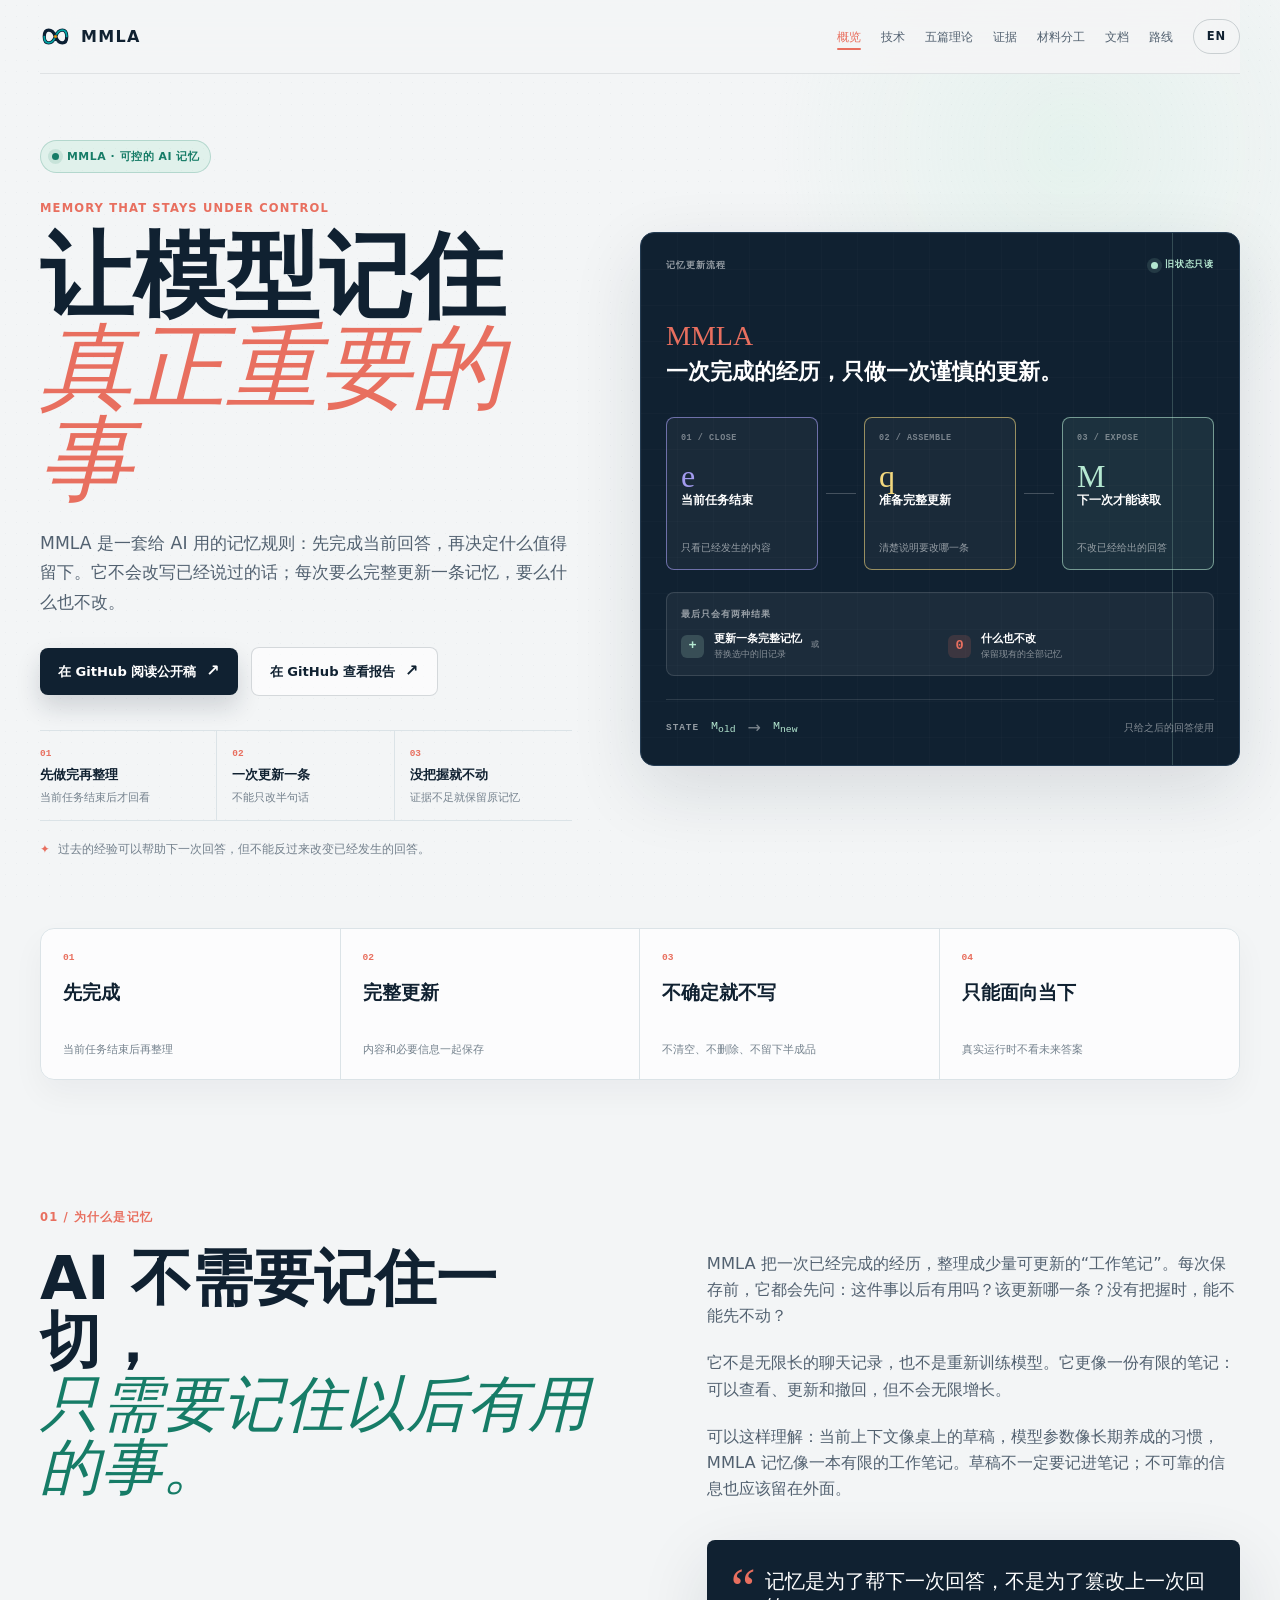
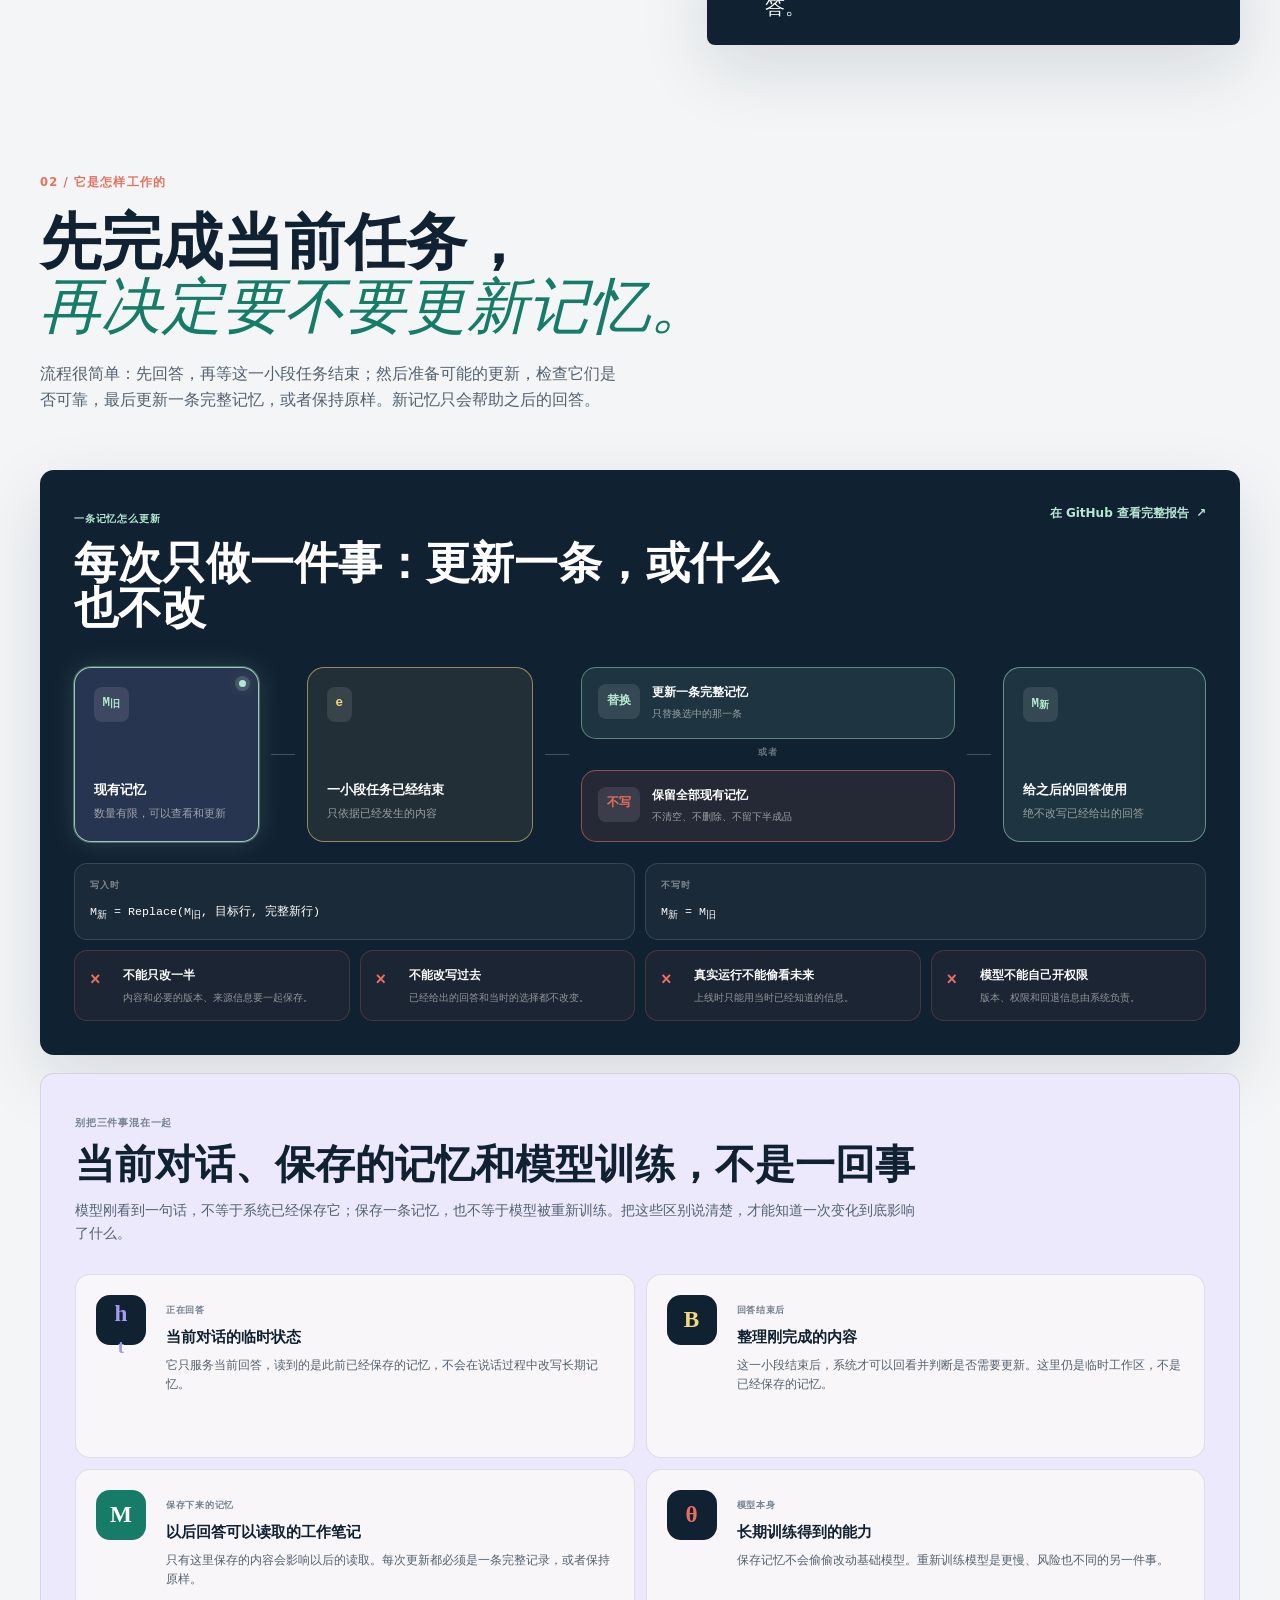
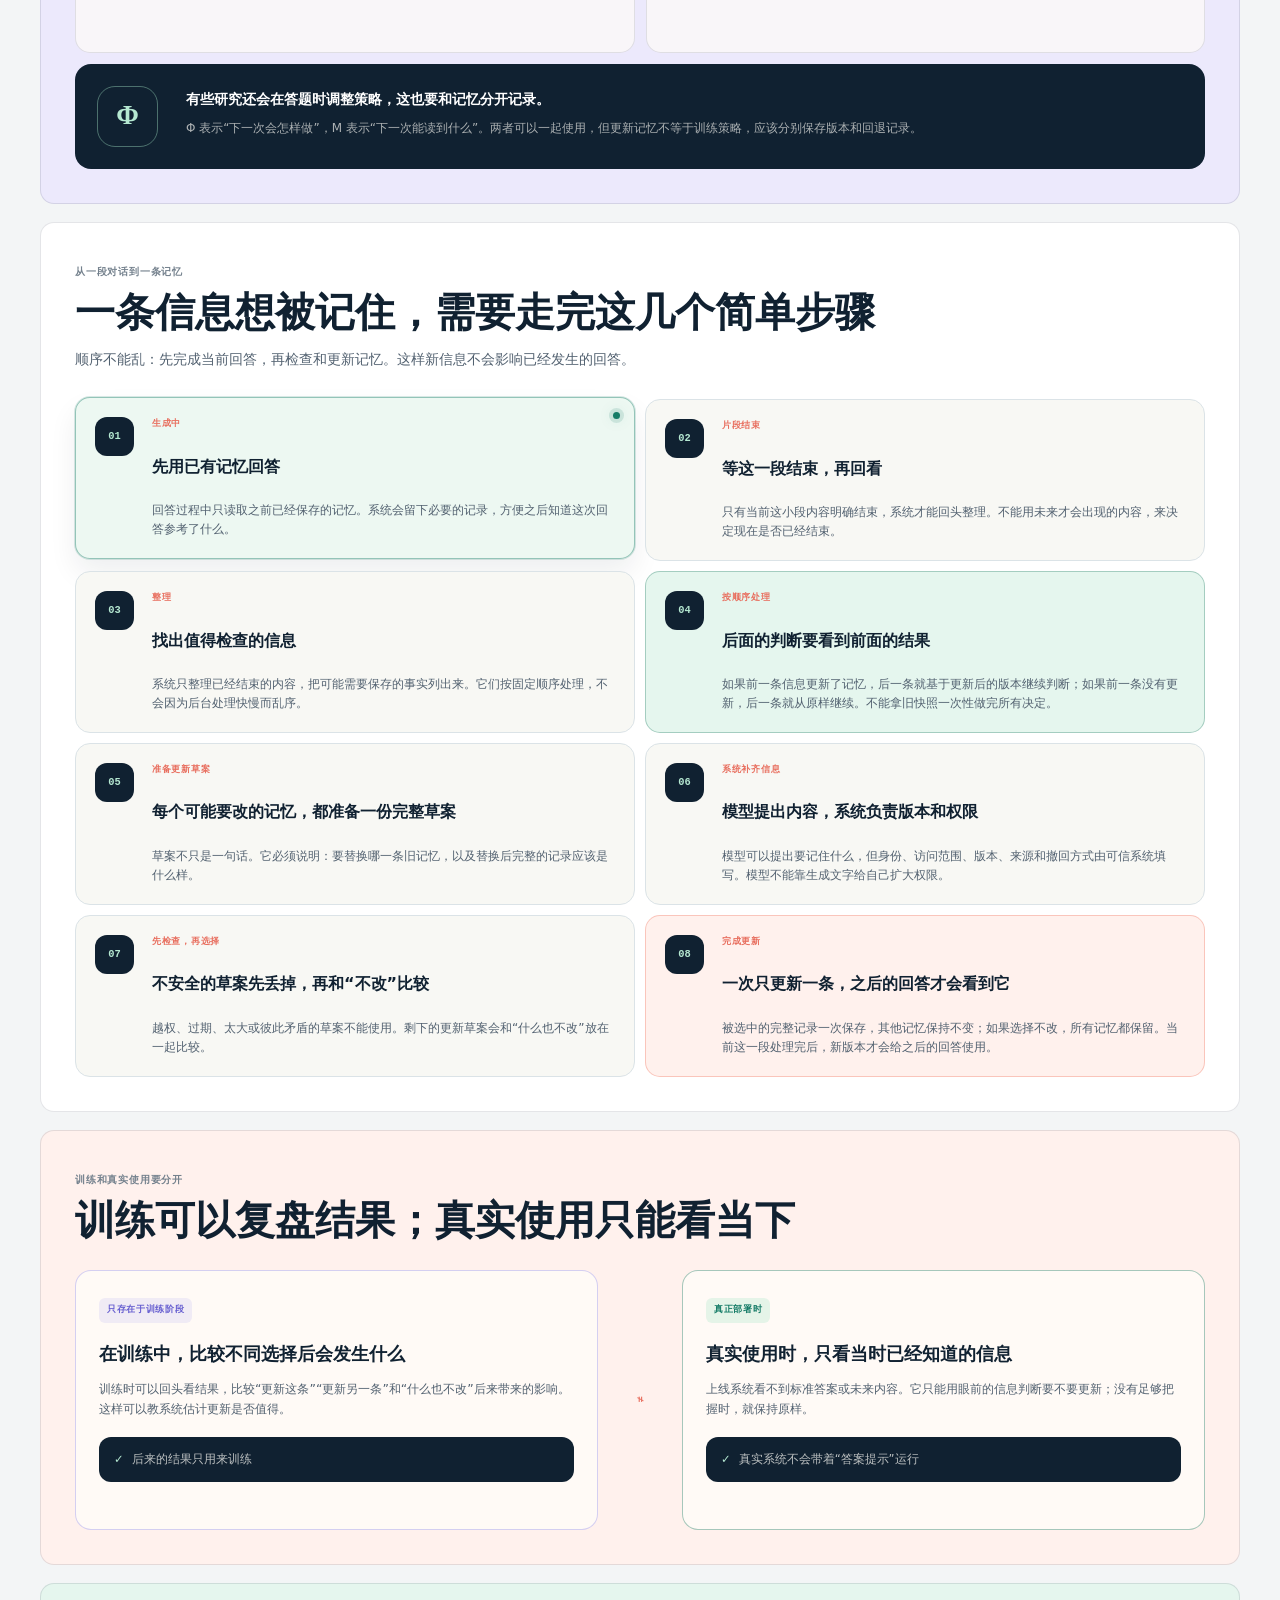
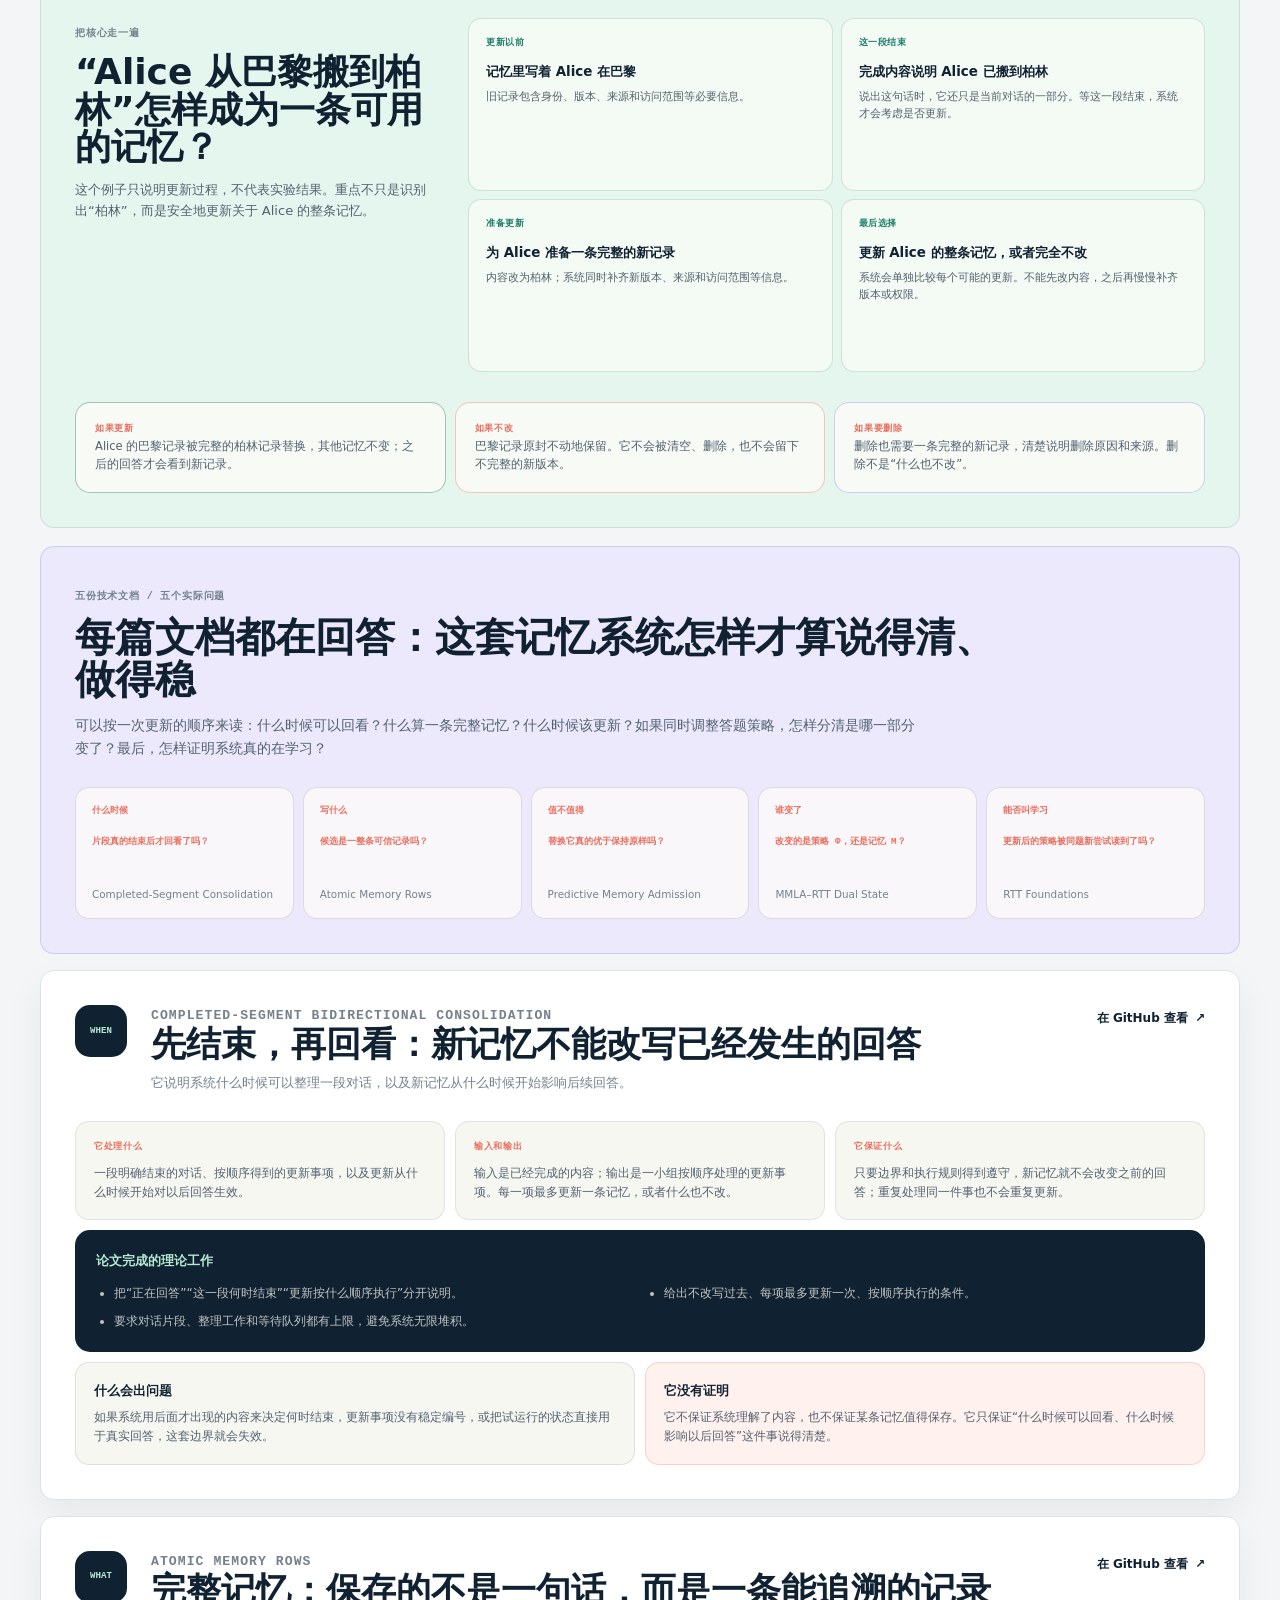
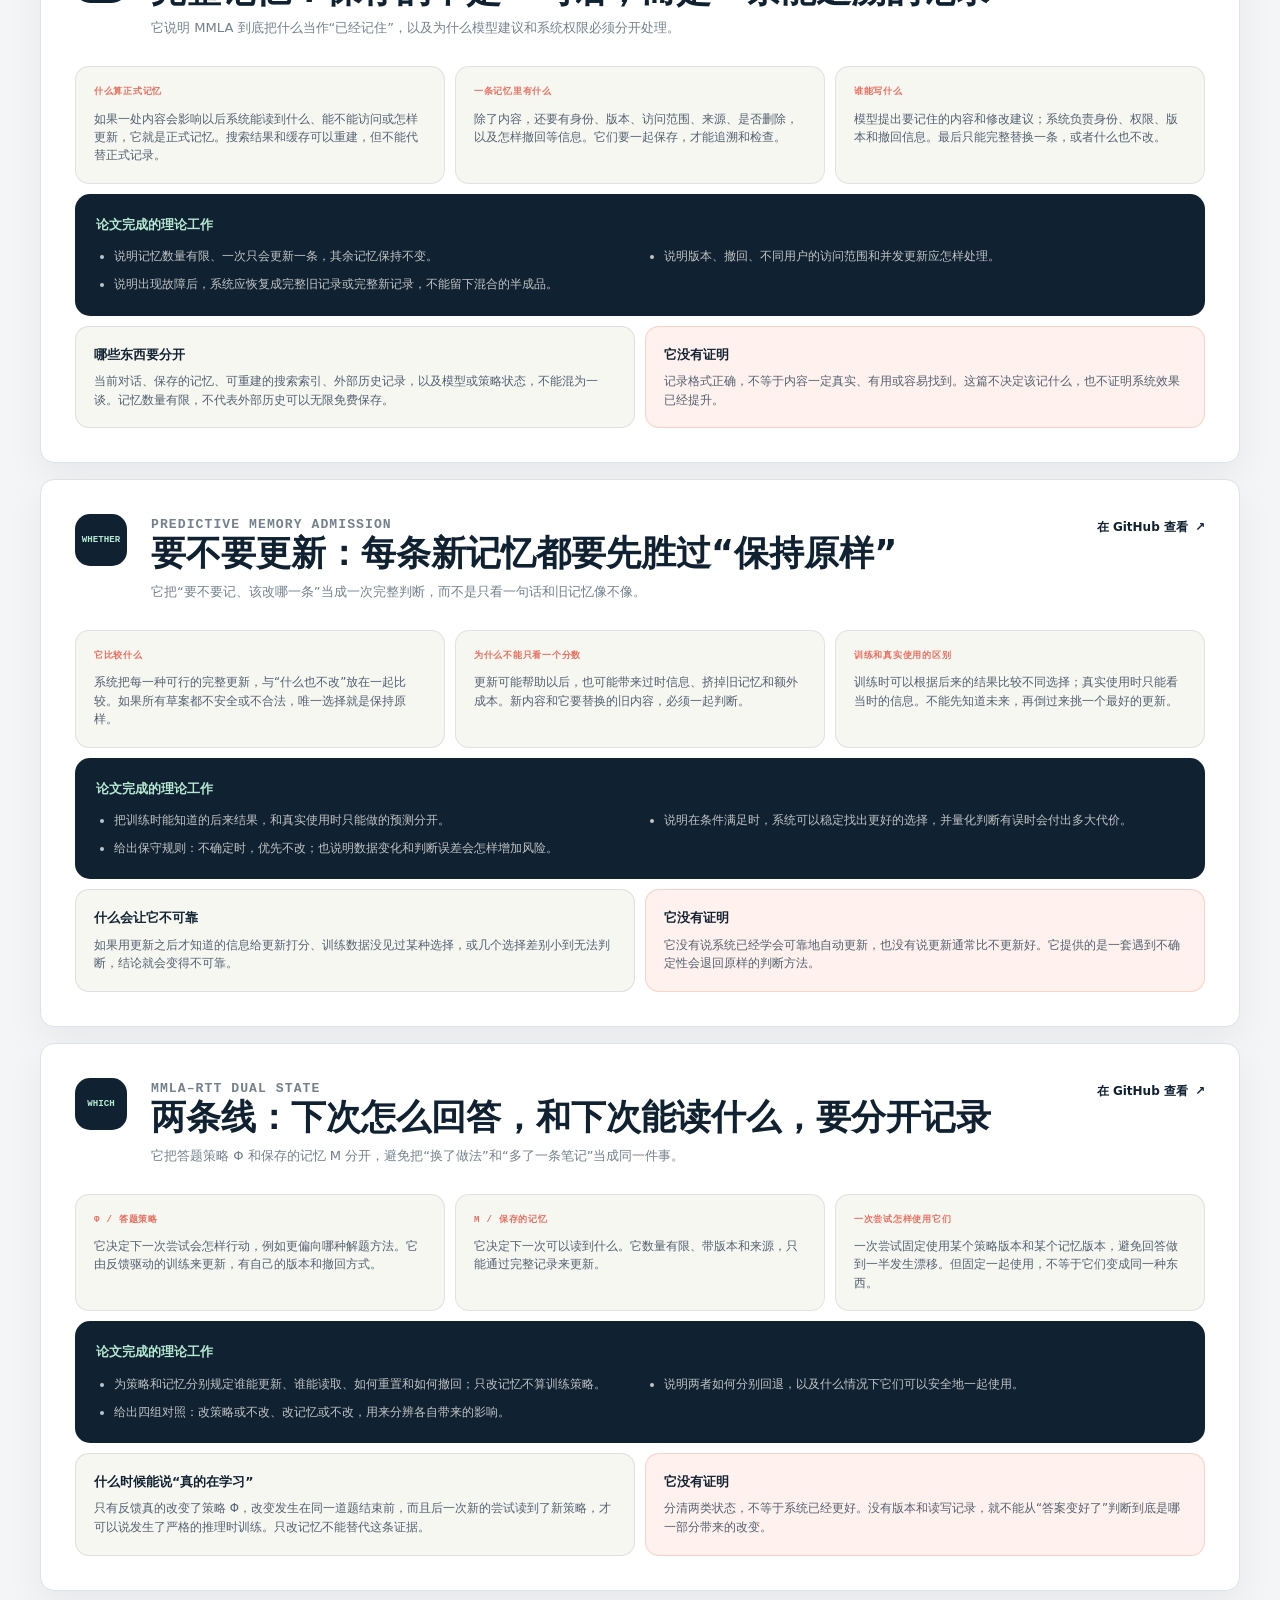
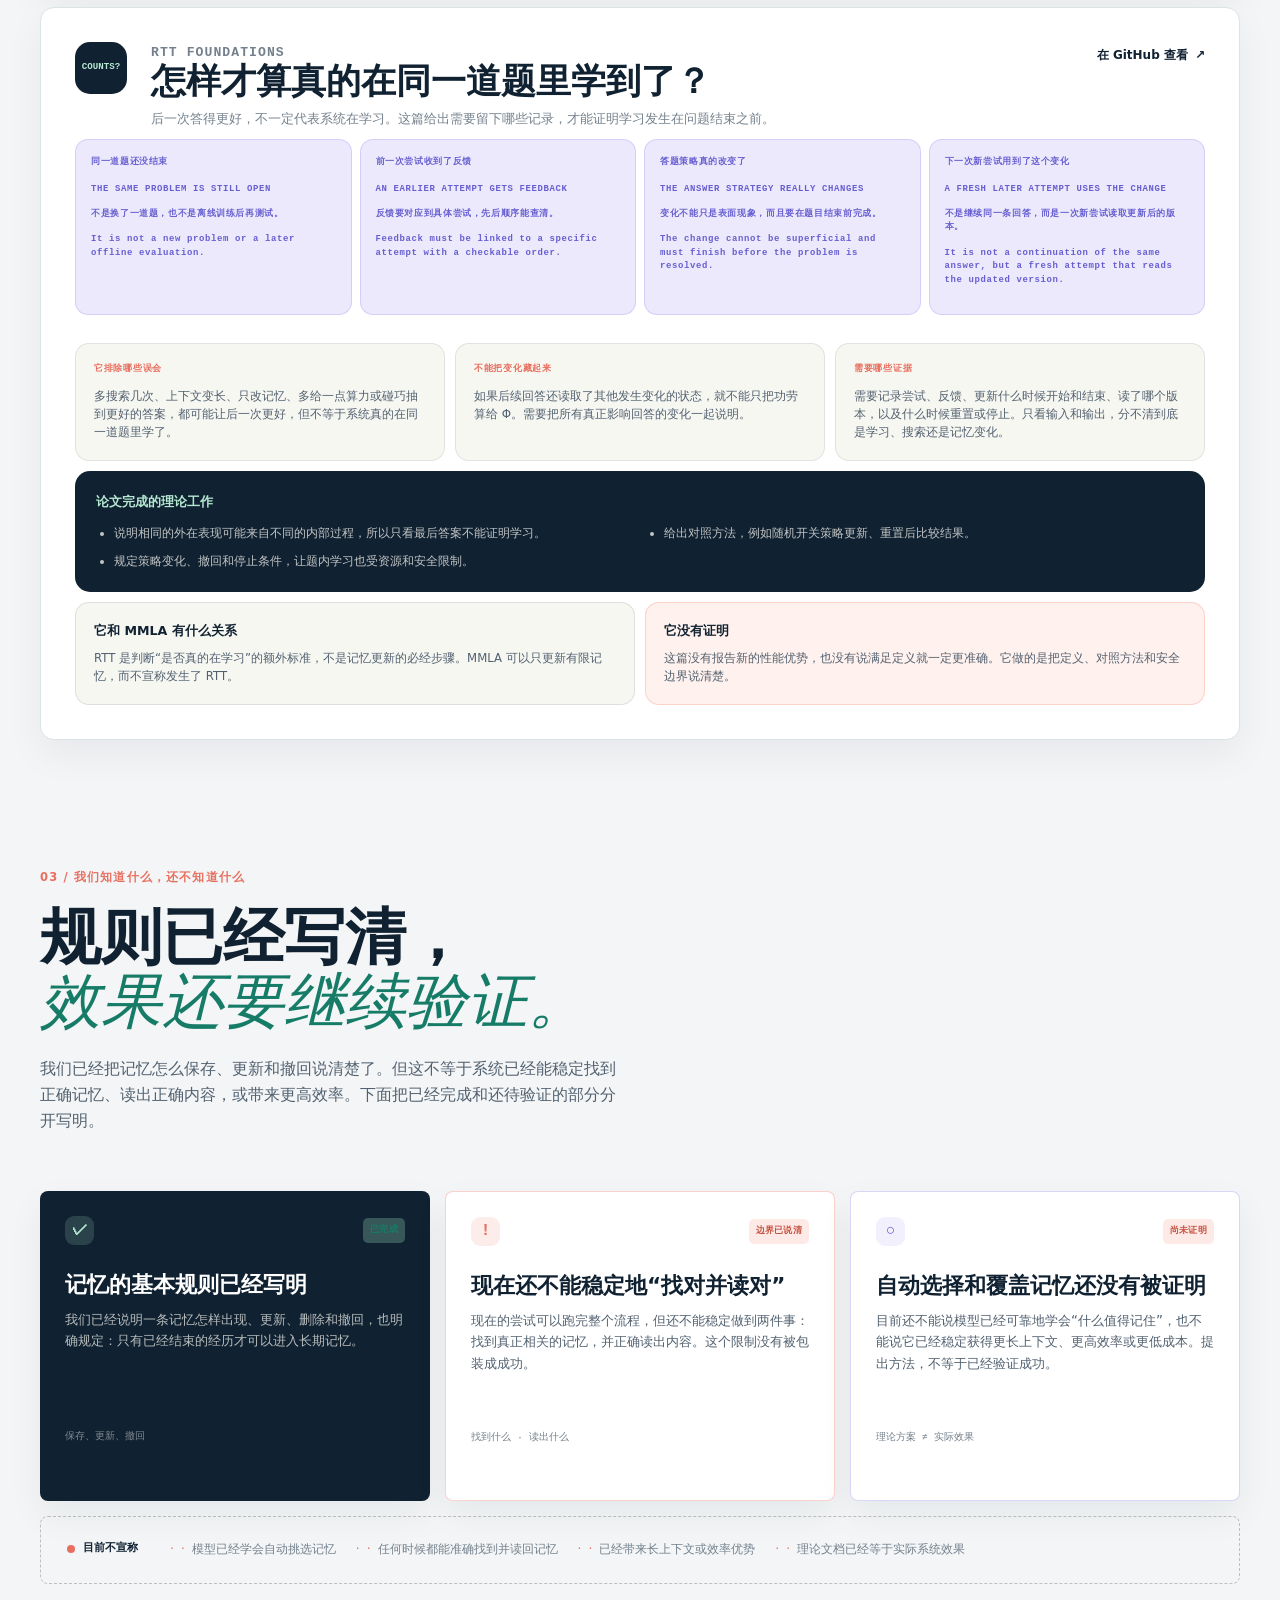
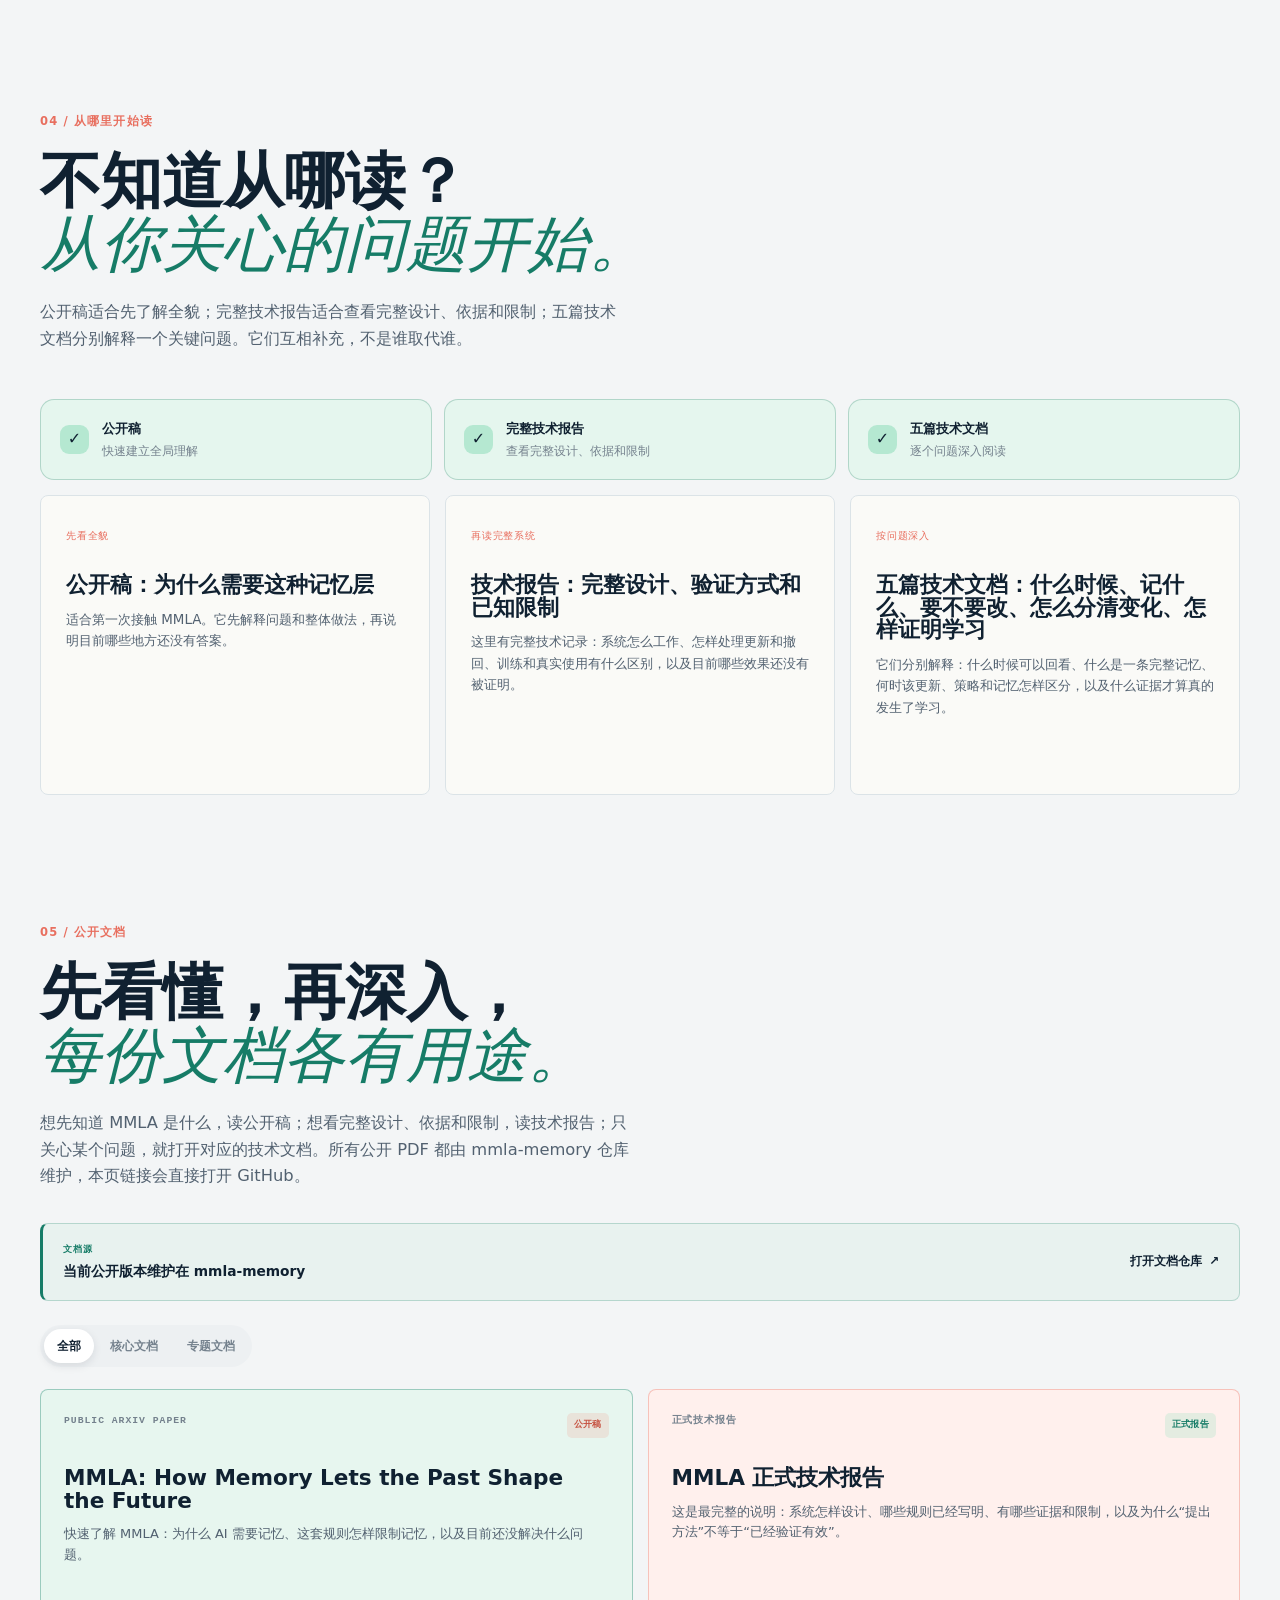
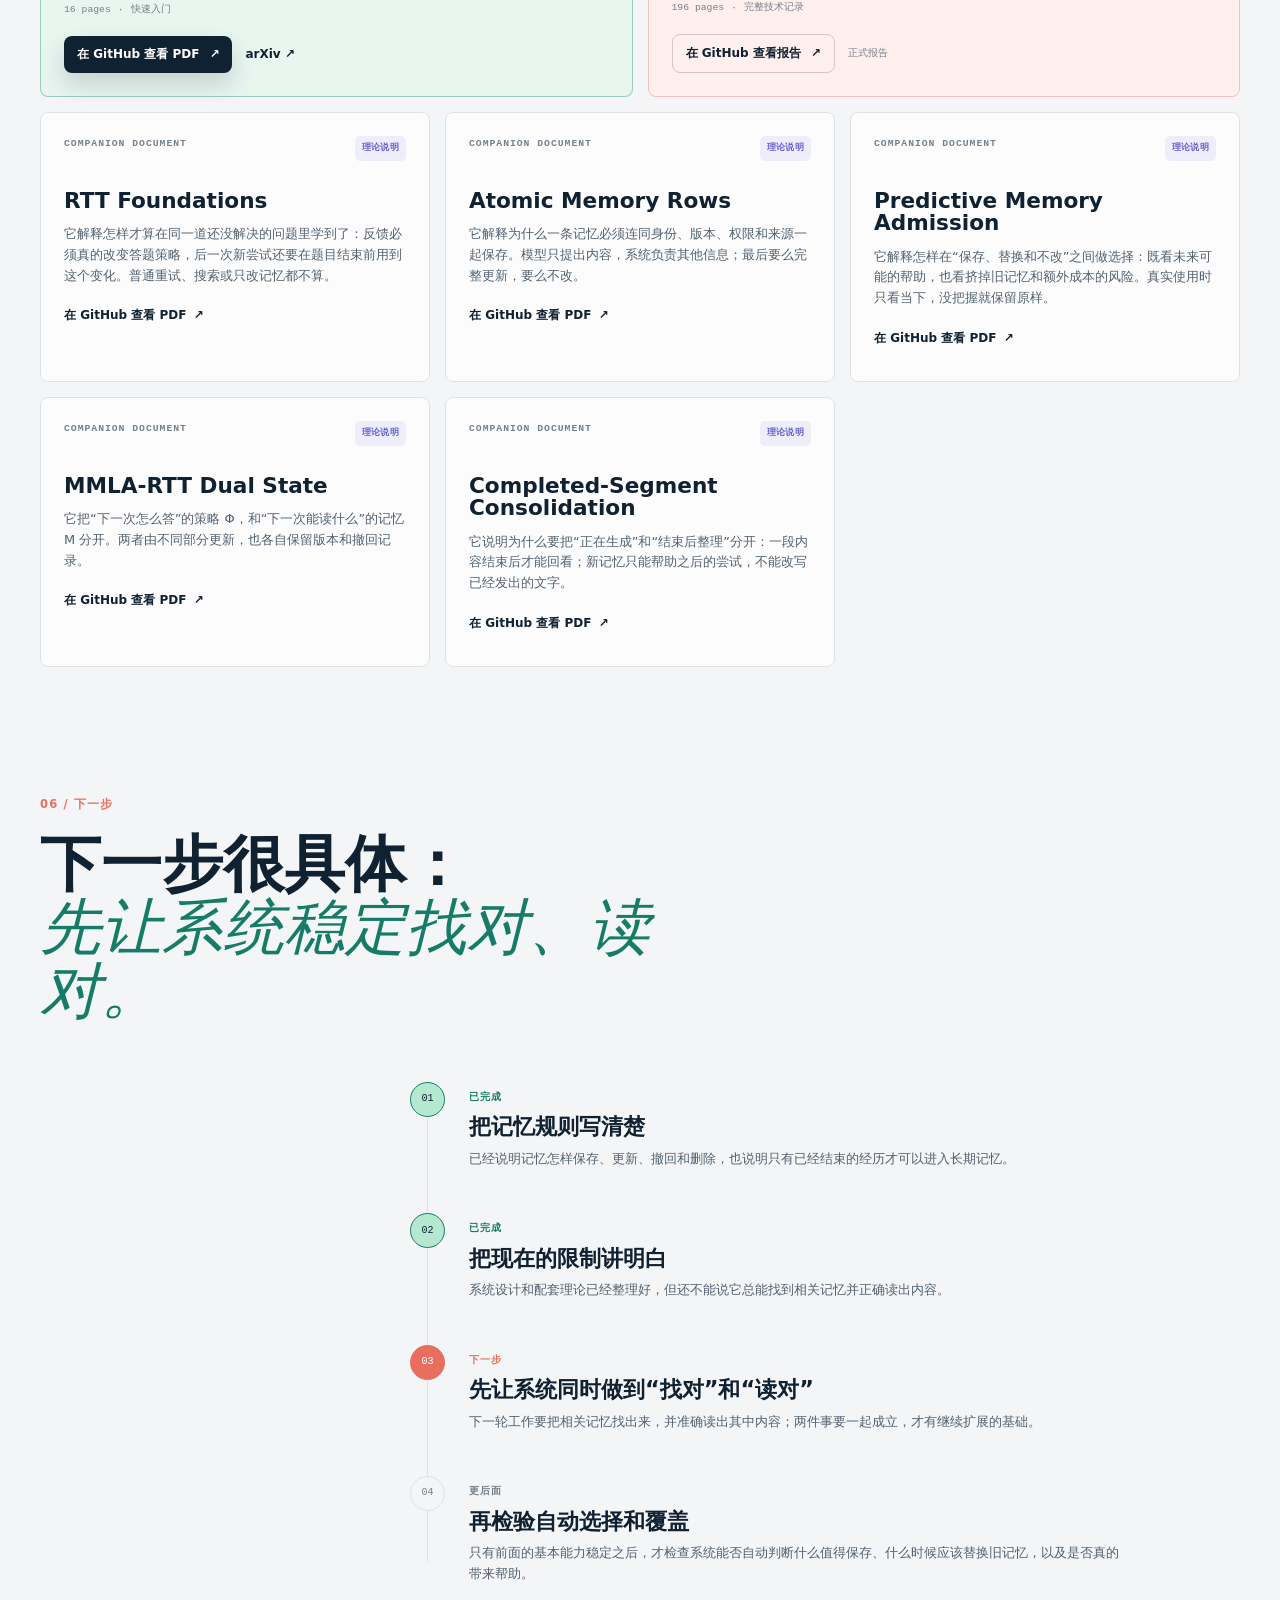
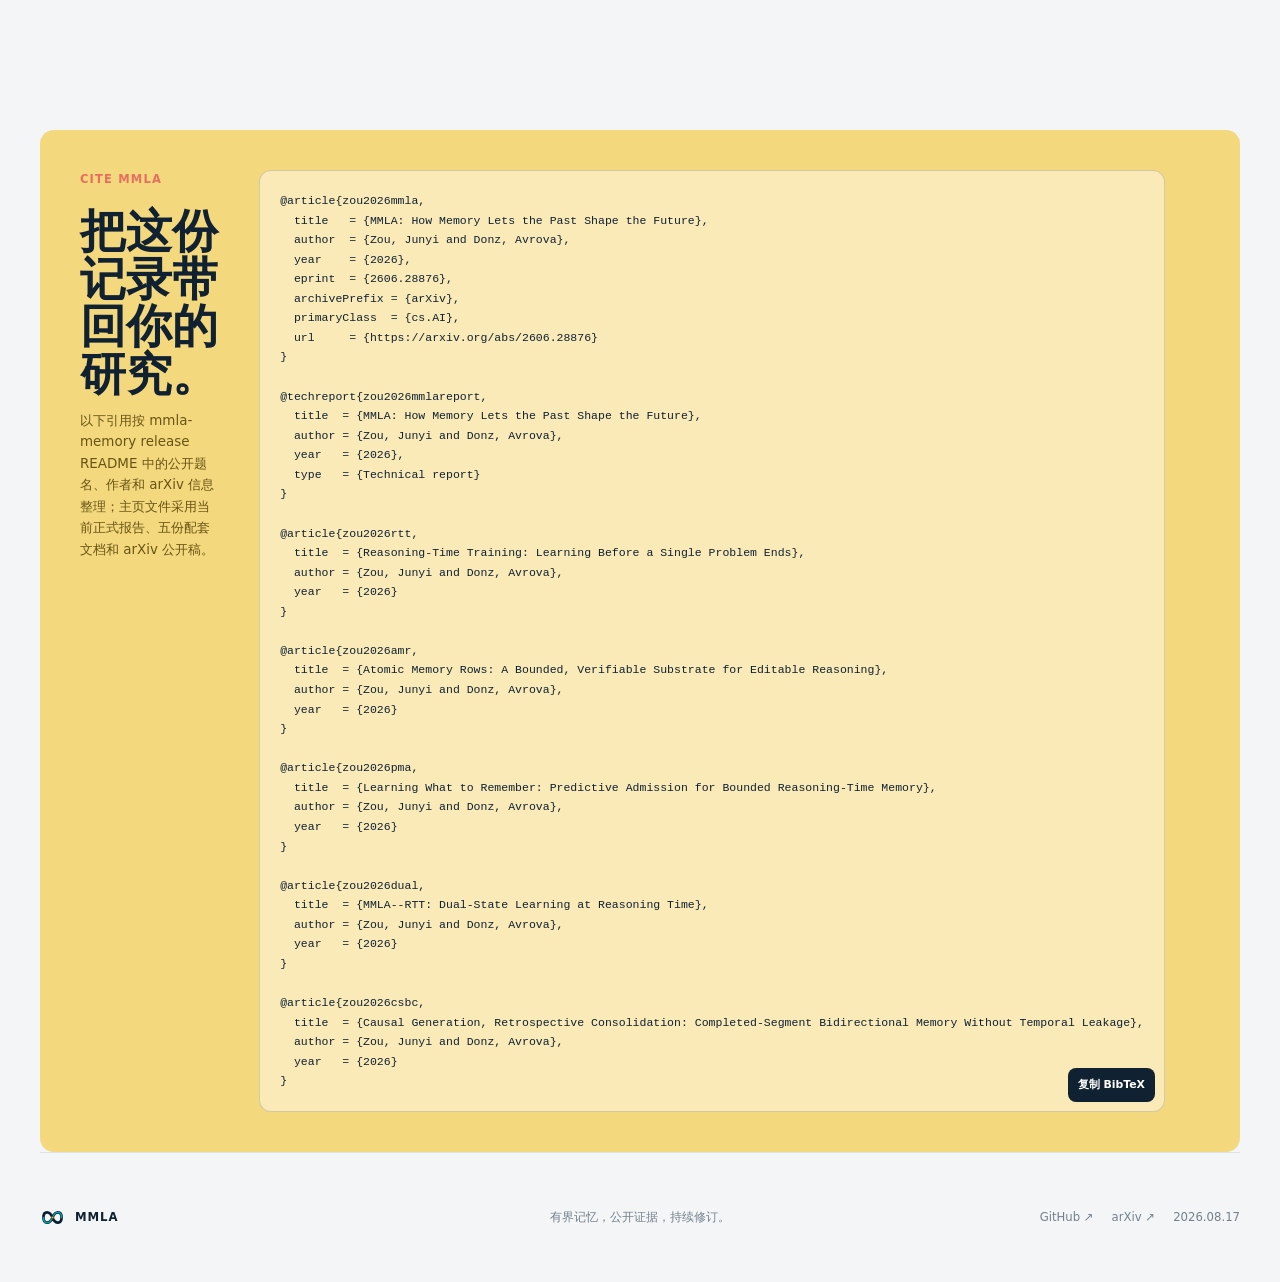
==== index.html @ 5569d254 "Animate technical flow diagrams with cycling cursor model Drive the core-contract state pipeline and" ====
<!doctype html>
<html lang="zh-CN">
  <head>
    <meta charset="utf-8" />
    <meta name="viewport" content="width=device-width, initial-scale=1" />
    <meta name="theme-color" content="#101a2e" />
    <meta
      name="description"
      content="MMLA：一套让 AI 只保存值得保留信息的记忆规则。查看公开文档、技术说明和目前已知的限制。"
    />
    <title>MMLA — Memory lets the past shape the future</title>
    <link rel="icon" href="assets/mmla-mark.svg" type="image/svg+xml" />
    <link rel="stylesheet" href="styles.css" />
  </head>
  <body data-lang="zh">
    <div class="site-shell">
      <header class="topbar">
        <a class="brand" href="#top" aria-label="MMLA home">
          <img src="assets/mmla-mark.svg" alt="MMLA memory-knot logo" />
          <span>MMLA</span>
        </a>
        <button class="menu-toggle" type="button" aria-expanded="false" aria-controls="site-nav">
          <span class="lang-zh">菜单</span><span class="lang-en">Menu</span>
        </button>
        <nav id="site-nav" class="site-nav" aria-label="Primary navigation">
          <a href="#why"><span class="lang-zh">概览</span><span class="lang-en">Overview</span></a>
          <a href="#technology"><span class="lang-zh">技术</span><span class="lang-en">Technology</span></a>
          <a href="#theory-family"><span class="lang-zh">五篇理论</span><span class="lang-en">Five theories</span></a>
          <a href="#evidence"><span class="lang-zh">证据</span><span class="lang-en">Evidence</span></a>
          <a href="#review"><span class="lang-zh">材料分工</span><span class="lang-en">Reading map</span></a>
          <a href="#documents"><span class="lang-zh">文档</span><span class="lang-en">Docs</span></a>
          <a href="#roadmap"><span class="lang-zh">路线</span><span class="lang-en">Roadmap</span></a>
          <button class="language-toggle" type="button" data-language-toggle aria-label="Switch language">
            <span class="lang-zh">EN</span><span class="lang-en">中文</span>
          </button>
        </nav>
      </header>

      <main id="top">
        <section class="hero section-shell">
          <div class="hero-copy reveal">
            <div class="status-pill">
              <span class="status-dot"></span>
              <span class="lang-zh">MMLA · 可控的 AI 记忆</span>
              <span class="lang-en">MMLA · controlled AI memory</span>
            </div>
            <p class="kicker">Memory that stays under control</p>
            <h1>
              <span class="lang-zh">让模型记住<br /><em>真正重要的事</em></span>
              <span class="lang-en">Help models remember<br /><em>what matters</em></span>
            </h1>
            <p class="hero-lede">
              <span class="lang-zh">MMLA 是一套给 AI 用的记忆规则：先完成当前回答，再决定什么值得留下。它不会改写已经说过的话；每次要么完整更新一条记忆，要么什么也不改。</span>
              <span class="lang-en">MMLA is a set of memory rules for AI: finish the current answer first, then decide what is worth keeping. It never rewrites what was already said; each update either replaces one complete memory or changes nothing.</span>
            </p>
            <div class="hero-actions">
              <a class="button button-primary" href="https://github.com/MMLA-org/mmla-memory/blob/main/MMLA_arXiv_public.pdf" target="_blank" rel="noreferrer">
                <span class="lang-zh">在 GitHub 阅读公开稿</span><span class="lang-en">Read on GitHub</span><span class="arrow">↗</span>
              </a>
              <a class="button button-quiet" href="https://github.com/MMLA-org/mmla-memory/blob/main/MMLA_Technical_Report.pdf" target="_blank" rel="noreferrer">
                <span class="lang-zh">在 GitHub 查看报告</span><span class="lang-en">View report on GitHub</span><span class="arrow">↗</span>
              </a>
            </div>
            <div class="hero-signals reveal-stagger" aria-label="MMLA design principles">
              <div>
                <span class="signal-index">01</span>
                <strong><span class="lang-zh">先做完再整理</span><span class="lang-en">Finish, then review</span></strong>
                <small><span class="lang-zh">当前任务结束后才回看</span><span class="lang-en">review only after the task segment ends</span></small>
              </div>
              <div>
                <span class="signal-index">02</span>
                <strong><span class="lang-zh">一次更新一条</span><span class="lang-en">Update one full note</span></strong>
                <small><span class="lang-zh">不能只改半句话</span><span class="lang-en">never publish a partial update</span></small>
              </div>
              <div>
                <span class="signal-index">03</span>
                <strong><span class="lang-zh">没把握就不动</span><span class="lang-en">Keep it when unsure</span></strong>
                <small><span class="lang-zh">证据不足就保留原记忆</span><span class="lang-en">weak evidence leaves memory unchanged</span></small>
              </div>
            </div>
            <div class="hero-note">
              <span class="note-mark">✦</span>
              <span class="lang-zh">过去的经验可以帮助下一次回答，但不能反过来改变已经发生的回答。</span>
              <span class="lang-en">Past experience can help the next answer, but it cannot change an answer already given.</span>
            </div>
          </div>

          <div class="hero-visual reveal delay-1" aria-label="MMLA memory state transition">
            <div class="visual-topline">
              <span class="visual-kicker"><span class="lang-zh">记忆更新流程</span><span class="lang-en">MEMORY UPDATE FLOW</span></span>
              <span class="visual-live"><i></i><span class="lang-zh">旧状态只读</span><span class="lang-en">OLD STATE READ-ONLY</span></span>
            </div>
            <div class="visual-summary">
              <span>MMLA</span>
              <strong><span class="lang-zh">一次完成的经历，只做一次谨慎的更新。</span><span class="lang-en">One finished experience leads to one careful update.</span></strong>
            </div>
            <div class="visual-flow">
              <div class="visual-node visual-node-segment">
                <span class="visual-node-index">01 / CLOSE</span>
                <span class="visual-node-symbol">e</span>
                <strong><span class="lang-zh">当前任务结束</span><span class="lang-en">Task segment ends</span></strong>
                <small><span class="lang-zh">只看已经发生的内容</span><span class="lang-en">use only what already happened</span></small>
              </div>
              <span class="visual-connector" aria-hidden="true"></span>
              <div class="visual-node visual-node-candidate">
                <span class="visual-node-index">02 / ASSEMBLE</span>
                <span class="visual-node-symbol">q</span>
                <strong><span class="lang-zh">准备完整更新</span><span class="lang-en">Prepare a full update</span></strong>
                <small><span class="lang-zh">清楚说明要改哪一条</span><span class="lang-en">state exactly which note would change</span></small>
              </div>
              <span class="visual-connector" aria-hidden="true"></span>
              <div class="visual-node visual-node-memory">
                <span class="visual-node-index">03 / EXPOSE</span>
                <span class="visual-node-symbol">M</span>
                <strong><span class="lang-zh">下一次才能读取</span><span class="lang-en">Read on the next turn</span></strong>
                <small><span class="lang-zh">不改已经给出的回答</span><span class="lang-en">never rewrite an answer already given</span></small>
              </div>
            </div>
            <div class="visual-outcome">
              <span class="visual-outcome-label"><span class="lang-zh">最后只会有两种结果</span><span class="lang-en">THERE ARE ONLY TWO OUTCOMES</span></span>
              <div class="visual-outcome-row">
                <span class="visual-outcome-mark visual-outcome-commit">+</span>
                <div><strong><span class="lang-zh">更新一条完整记忆</span><span class="lang-en">Update one full memory</span></strong><small><span class="lang-zh">替换选中的旧记录</span><span class="lang-en">replace the selected old note</span></small></div>
              </div>
              <span class="visual-outcome-or"><span class="lang-zh">或</span><span class="lang-en">OR</span></span>
              <div class="visual-outcome-row">
                <span class="visual-outcome-mark visual-outcome-null">0</span>
                <div><strong><span class="lang-zh">什么也不改</span><span class="lang-en">Change nothing</span></strong><small><span class="lang-zh">保留现有的全部记忆</span><span class="lang-en">keep every existing memory as is</span></small></div>
              </div>
            </div>
            <div class="visual-footer">
              <span class="visual-footer-label">STATE</span>
              <code>M<sub>old</sub></code><span>→</span><code>M<sub>new</sub></code>
              <span class="visual-footer-copy"><span class="lang-zh">只给之后的回答使用</span><span class="lang-en">available to later answers only</span></span>
            </div>
          </div>
        </section>

        <section class="metric-strip section-shell reveal reveal-stagger" aria-label="MMLA at a glance">
          <div class="metric">
            <span class="metric-index">01</span>
            <strong><span class="lang-zh">先完成</span><span class="lang-en">Finish first</span></strong>
            <small><span class="lang-zh">当前任务结束后再整理</span><span class="lang-en">organize only after the task segment ends</span></small>
          </div>
          <div class="metric">
            <span class="metric-index">02</span>
            <strong><span class="lang-zh">完整更新</span><span class="lang-en">Complete updates</span></strong>
            <small><span class="lang-zh">内容和必要信息一起保存</span><span class="lang-en">save content and required details together</span></small>
          </div>
          <div class="metric">
            <span class="metric-index">03</span>
            <strong><span class="lang-zh">不确定就不写</span><span class="lang-en">Do not write when unsure</span></strong>
            <small><span class="lang-zh">不清空、不删除、不留下半成品</span><span class="lang-en">no clearing, deletion, or partial changes</span></small>
          </div>
          <div class="metric">
            <span class="metric-index">04</span>
            <strong><span class="lang-zh">只能面向当下</span><span class="lang-en">Use what is known now</span></strong>
            <small><span class="lang-zh">真实运行时不看未来答案</span><span class="lang-en">live use cannot see future answers</span></small>
          </div>
        </section>

        <section id="why" class="section-shell split-section">
          <div class="section-heading reveal">
            <p class="eyebrow">01 / <span class="lang-zh">为什么是记忆</span><span class="lang-en">WHY MEMORY</span></p>
            <h2>
              <span class="lang-zh">AI 不需要记住一切，<br /><em>只需要记住以后有用的事。</em></span>
              <span class="lang-en">AI need not remember everything.<br /><em>It needs what will help later.</em></span>
            </h2>
          </div>
          <div class="section-text reveal delay-1">
            <p>
              <span class="lang-zh">MMLA 把一次已经完成的经历，整理成少量可更新的“工作笔记”。每次保存前，它都会先问：这件事以后有用吗？该更新哪一条？没有把握时，能不能先不动？</span>
              <span class="lang-en">MMLA turns a finished experience into a small set of editable working notes. Before saving, it asks: will this help later, which note should change, and should we leave things alone when unsure?</span>
            </p>
            <p>
              <span class="lang-zh">它不是无限长的聊天记录，也不是重新训练模型。它更像一份有限的笔记：可以查看、更新和撤回，但不会无限增长。</span>
              <span class="lang-en">It is neither an endless chat log nor model retraining. It is a limited notebook: inspectable, editable, and reversible, without growing forever.</span>
            </p>
            <p>
              <span class="lang-zh">可以这样理解：当前上下文像桌上的草稿，模型参数像长期养成的习惯，MMLA 记忆像一本有限的工作笔记。草稿不一定要记进笔记；不可靠的信息也应该留在外面。</span>
              <span class="lang-en">Think of context as notes on a desk, model weights as long-term habits, and MMLA memory as a small working notebook. Drafts and unreliable information do not have to enter that notebook.</span>
            </p>
            <div class="quote-card">
              <span class="quote-mark">“</span>
              <p>
                <span class="lang-zh">记忆是为了帮下一次回答，不是为了篡改上一次回答。</span>
                <span class="lang-en">Memory should help the next answer, not rewrite the last one.</span>
              </p>
            </div>
          </div>
        </section>

        <section id="technology" class="section-shell technology-section">
          <div class="section-heading reveal">
            <p class="eyebrow">02 / <span class="lang-zh">它是怎样工作的</span><span class="lang-en">HOW IT WORKS</span></p>
            <h2>
              <span class="lang-zh">先完成当前任务，<br /><em>再决定要不要更新记忆。</em></span>
              <span class="lang-en">Finish the current task.<br /><em>Then decide whether memory should change.</em></span>
            </h2>
            <p class="section-intro">
              <span class="lang-zh">流程很简单：先回答，再等这一小段任务结束；然后准备可能的更新，检查它们是否可靠，最后更新一条完整记忆，或者保持原样。新记忆只会帮助之后的回答。</span>
              <span class="lang-en">The flow is simple: answer first, wait for this task segment to end, prepare possible updates, check that they are safe, then update one complete memory or keep everything as is. New memory helps only later answers.</span>
            </p>
          </div>

          <article class="core-contract reveal" aria-labelledby="core-contract-title">
            <div class="core-contract-head">
              <div>
                <span class="micro-label"><span class="lang-zh">一条记忆怎么更新</span><span class="lang-en">HOW ONE MEMORY CHANGES</span></span>
                <h3 id="core-contract-title"><span class="lang-zh">每次只做一件事：更新一条，或什么也不改</span><span class="lang-en">Every update does one thing: replace one note or change nothing</span></h3>
              </div>
              <a class="text-link" href="https://github.com/MMLA-org/mmla-memory/blob/main/MMLA_Technical_Report.pdf" target="_blank" rel="noreferrer"><span class="lang-zh">在 GitHub 查看完整报告</span><span class="lang-en">View full report on GitHub</span> ↗</a>
            </div>

            <div class="contract-pipeline flow-diagram" data-flow-diagram="contract" aria-label="The complete MMLA state transition">
              <div class="contract-stage contract-stage-source">
                <span class="contract-symbol">M<sub>旧</sub></span>
                <strong><span class="lang-zh">现有记忆</span><span class="lang-en">current memory</span></strong>
                <small><span class="lang-zh">数量有限，可以查看和更新</span><span class="lang-en">limited, inspectable, and editable</span></small>
              </div>
              <span class="contract-arrow" aria-hidden="true"></span>
              <div class="contract-stage contract-stage-process">
                <span class="contract-symbol">e</span>
                <strong><span class="lang-zh">一小段任务已经结束</span><span class="lang-en">a task segment has finished</span></strong>
                <small><span class="lang-zh">只依据已经发生的内容</span><span class="lang-en">use only what has already happened</span></small>
              </div>
              <span class="contract-arrow" aria-hidden="true"></span>
              <div class="contract-choice">
                <div class="contract-choice-row contract-choice-commit">
                  <span class="contract-symbol">替换</span>
                  <div><strong><span class="lang-zh">更新一条完整记忆</span><span class="lang-en">save one complete new note</span></strong><small><span class="lang-zh">只替换选中的那一条</span><span class="lang-en">replace only the chosen note</span></small></div>
                </div>
                <div class="contract-choice-or"><span class="lang-zh">或者</span><span class="lang-en">OR</span></div>
                <div class="contract-choice-row contract-choice-null">
                  <span class="contract-symbol">不写</span>
                  <div><strong><span class="lang-zh">保留全部现有记忆</span><span class="lang-en">keep all current memory</span></strong><small><span class="lang-zh">不清空、不删除、不留下半成品</span><span class="lang-en">no clearing, deletion, or partial change</span></small></div>
                </div>
              </div>
              <span class="contract-arrow" aria-hidden="true"></span>
              <div class="contract-stage contract-stage-future">
                <span class="contract-symbol">M<sub>新</sub></span>
                <strong><span class="lang-zh">给之后的回答使用</span><span class="lang-en">available to later answers</span></strong>
                <small><span class="lang-zh">绝不改写已经给出的回答</span><span class="lang-en">never rewrites an answer already given</span></small>
              </div>
            </div>

            <div class="contract-equations">
              <div><span class="equation-label"><span class="lang-zh">写入时</span><span class="lang-en">ON COMMIT</span></span><code>M<sub>新</sub> = Replace(M<sub>旧</sub>, 目标行, 完整新行)</code></div>
              <div><span class="equation-label"><span class="lang-zh">不写时</span><span class="lang-en">ON EXACT NULL</span></span><code>M<sub>新</sub> = M<sub>旧</sub></code></div>
            </div>

            <div class="contract-prohibitions">
              <div><span>×</span><p><strong><span class="lang-zh">不能只改一半</span><span class="lang-en">No half-updates</span></strong><small><span class="lang-zh">内容和必要的版本、来源信息要一起保存。</span><span class="lang-en">Content and its required version and source details are saved together.</span></small></p></div>
              <div><span>×</span><p><strong><span class="lang-zh">不能改写过去</span><span class="lang-en">No rewriting the past</span></strong><small><span class="lang-zh">已经给出的回答和当时的选择都不改变。</span><span class="lang-en">Answers and choices already made stay unchanged.</span></small></p></div>
              <div><span>×</span><p><strong><span class="lang-zh">真实运行不能偷看未来</span><span class="lang-en">No future access in live use</span></strong><small><span class="lang-zh">上线时只能用当时已经知道的信息。</span><span class="lang-en">Live use can rely only on information known at that moment.</span></small></p></div>
              <div><span>×</span><p><strong><span class="lang-zh">模型不能自己开权限</span><span class="lang-en">The model cannot grant itself access</span></strong><small><span class="lang-zh">版本、权限和回退信息由系统负责。</span><span class="lang-en">The system controls versions, access, and rollback details.</span></small></p></div>
            </div>
          </article>

          <section class="state-model reveal" aria-labelledby="state-model-title">
            <div class="subsection-head">
              <span class="micro-label"><span class="lang-zh">别把三件事混在一起</span><span class="lang-en">KEEP THREE THINGS SEPARATE</span></span>
              <h3 id="state-model-title"><span class="lang-zh">当前对话、保存的记忆和模型训练，不是一回事</span><span class="lang-en">The current chat, saved memory, and model training are different things</span></h3>
              <p><span class="lang-zh">模型刚看到一句话，不等于系统已经保存它；保存一条记忆，也不等于模型被重新训练。把这些区别说清楚，才能知道一次变化到底影响了什么。</span><span class="lang-en">Seeing a sentence does not mean the system saved it; saving a memory does not retrain the model. Keeping these separate tells us what each change actually affects.</span></p>
            </div>

            <div class="state-layers">
              <article class="state-layer state-layer-token">
                <div class="state-layer-symbol">h<sub>t</sub></div>
                <div><span class="state-layer-label"><span class="lang-zh">正在回答</span><span class="lang-en">WHILE ANSWERING</span></span><h4><span class="lang-zh">当前对话的临时状态</span><span class="lang-en">Temporary state for this answer</span></h4><p><span class="lang-zh">它只服务当前回答，读到的是此前已经保存的记忆，不会在说话过程中改写长期记忆。</span><span class="lang-en">It serves the current answer, reading memory saved earlier. It does not rewrite long-term memory while speaking.</span></p></div>
              </article>
              <article class="state-layer state-layer-segment">
                <div class="state-layer-symbol">B</div>
                <div><span class="state-layer-label"><span class="lang-zh">回答结束后</span><span class="lang-en">AFTER A SEGMENT ENDS</span></span><h4><span class="lang-zh">整理刚完成的内容</span><span class="lang-en">Review the finished content</span></h4><p><span class="lang-zh">这一小段结束后，系统才可以回看并判断是否需要更新。这里仍是临时工作区，不是已经保存的记忆。</span><span class="lang-en">After a segment ends, the system may review it and decide whether memory should change. This is still temporary workspace, not saved memory.</span></p></div>
              </article>
              <article class="state-layer state-layer-memory">
                <div class="state-layer-symbol">M</div>
                <div><span class="state-layer-label"><span class="lang-zh">保存下来的记忆</span><span class="lang-en">SAVED MEMORY</span></span><h4><span class="lang-zh">以后回答可以读取的工作笔记</span><span class="lang-en">Working notes later answers may read</span></h4><p><span class="lang-zh">只有这里保存的内容会影响以后的读取。每次更新都必须是一条完整记录，或者保持原样。</span><span class="lang-en">Only content saved here can affect later reads. Each update is one complete record or no change at all.</span></p></div>
              </article>
              <article class="state-layer state-layer-weights">
                <div class="state-layer-symbol">θ</div>
                <div><span class="state-layer-label"><span class="lang-zh">模型本身</span><span class="lang-en">THE MODEL ITSELF</span></span><h4><span class="lang-zh">长期训练得到的能力</span><span class="lang-en">Capabilities learned through training</span></h4><p><span class="lang-zh">保存记忆不会偷偷改动基础模型。重新训练模型是更慢、风险也不同的另一件事。</span><span class="lang-en">Saving a memory does not secretly change the base model. Retraining is a separate, slower, and differently risky operation.</span></p></div>
              </article>
            </div>

            <div class="policy-lane">
              <span class="policy-symbol">Φ</span>
              <div><strong><span class="lang-zh">有些研究还会在答题时调整策略，这也要和记忆分开记录。</span><span class="lang-en">Some research also adjusts strategy during reasoning; that must be tracked separately from memory.</span></strong><p><span class="lang-zh">Φ 表示“下一次会怎样做”，M 表示“下一次能读到什么”。两者可以一起使用，但更新记忆不等于训练策略，应该分别保存版本和回退记录。</span><span class="lang-en">Φ means how the next attempt acts; M means what the next attempt can read. They may work together, but changing memory is not the same as training a strategy, so their versions and rollback records remain separate.</span></p></div>
            </div>
          </section>

          <section class="core-loop-section reveal" aria-labelledby="core-loop-title">
            <div class="subsection-head">
              <span class="micro-label"><span class="lang-zh">从一段对话到一条记忆</span><span class="lang-en">FROM A CONVERSATION TO A MEMORY</span></span>
              <h3 id="core-loop-title"><span class="lang-zh">一条信息想被记住，需要走完这几个简单步骤</span><span class="lang-en">Information must pass these simple steps before it is saved</span></h3>
              <p><span class="lang-zh">顺序不能乱：先完成当前回答，再检查和更新记忆。这样新信息不会影响已经发生的回答。</span><span class="lang-en">The order matters: finish the current answer, then check and update memory. This keeps new information from affecting an answer already given.</span></p>
            </div>

            <div class="core-loop flow-diagram" data-flow-diagram="loop">
              <article class="core-step">
                <span class="core-step-phase"><span class="lang-zh">生成中</span><span class="lang-en">GENERATE</span></span>
                <h4><span class="lang-zh">先用已有记忆回答</span><span class="lang-en">Answer using existing memory</span></h4>
                <p><span class="lang-zh">回答过程中只读取之前已经保存的记忆。系统会留下必要的记录，方便之后知道这次回答参考了什么。</span><span class="lang-en">While answering, the system reads only memory saved earlier. It keeps the records needed to show what this answer relied on.</span></p>
              </article>
              <article class="core-step">
                <span class="core-step-phase"><span class="lang-zh">片段结束</span><span class="lang-en">CLOSE</span></span>
                <h4><span class="lang-zh">等这一段结束，再回看</span><span class="lang-en">Wait until this segment ends, then review</span></h4>
                <p><span class="lang-zh">只有当前这小段内容明确结束，系统才能回头整理。不能用未来才会出现的内容，来决定现在是否已经结束。</span><span class="lang-en">The system may review only after this small segment clearly ends. It cannot use future text to decide whether the present segment has ended.</span></p>
              </article>
              <article class="core-step">
                <span class="core-step-phase"><span class="lang-zh">整理</span><span class="lang-en">CONSOLIDATE</span></span>
                <h4><span class="lang-zh">找出值得检查的信息</span><span class="lang-en">Find information worth checking</span></h4>
                <p><span class="lang-zh">系统只整理已经结束的内容，把可能需要保存的事实列出来。它们按固定顺序处理，不会因为后台处理快慢而乱序。</span><span class="lang-en">The system reviews only finished content and lists facts that may be worth saving. It handles them in a fixed order, regardless of background timing.</span></p>
              </article>
              <article class="core-step core-step-emphasis">
                <span class="core-step-phase"><span class="lang-zh">按顺序处理</span><span class="lang-en">HANDLE IN ORDER</span></span>
                <h4><span class="lang-zh">后面的判断要看到前面的结果</span><span class="lang-en">Later checks see earlier results</span></h4>
                <p><span class="lang-zh">如果前一条信息更新了记忆，后一条就基于更新后的版本继续判断；如果前一条没有更新，后一条就从原样继续。不能拿旧快照一次性做完所有决定。</span><span class="lang-en">If an earlier item changes memory, the next check uses the updated version. If it does not, the next check continues from the original. Decisions are not all made from one stale snapshot.</span></p>
              </article>
              <article class="core-step">
                <span class="core-step-phase"><span class="lang-zh">准备更新草案</span><span class="lang-en">PREPARE AN UPDATE</span></span>
                <h4><span class="lang-zh">每个可能要改的记忆，都准备一份完整草案</span><span class="lang-en">Prepare one complete draft for each possible memory change</span></h4>
                <p><span class="lang-zh">草案不只是一句话。它必须说明：要替换哪一条旧记忆，以及替换后完整的记录应该是什么样。</span><span class="lang-en">A draft is more than a sentence. It must say which old note changes and what the complete replacement will be.</span></p>
              </article>
              <article class="core-step">
                <span class="core-step-phase"><span class="lang-zh">系统补齐信息</span><span class="lang-en">SYSTEM ADDS DETAILS</span></span>
                <h4><span class="lang-zh">模型提出内容，系统负责版本和权限</span><span class="lang-en">The model proposes content; the system controls version and access</span></h4>
                <p><span class="lang-zh">模型可以提出要记住什么，但身份、访问范围、版本、来源和撤回方式由可信系统填写。模型不能靠生成文字给自己扩大权限。</span><span class="lang-en">The model may propose what to remember, but a trusted system fills in identity, access, version, source, and rollback details. Generated text cannot grant the model more access.</span></p>
              </article>
              <article class="core-step">
                <span class="core-step-phase"><span class="lang-zh">先检查，再选择</span><span class="lang-en">CHECK, THEN CHOOSE</span></span>
                <h4><span class="lang-zh">不安全的草案先丢掉，再和“不改”比较</span><span class="lang-en">Discard unsafe drafts, then compare the rest with no change</span></h4>
                <p><span class="lang-zh">越权、过期、太大或彼此矛盾的草案不能使用。剩下的更新草案会和“什么也不改”放在一起比较。</span><span class="lang-en">Drafts that exceed access, are stale, too large, or inconsistent cannot be used. The rest are compared with the option to change nothing.</span></p>
              </article>
              <article class="core-step core-step-final">
                <span class="core-step-phase"><span class="lang-zh">完成更新</span><span class="lang-en">SAVE THE UPDATE</span></span>
                <h4><span class="lang-zh">一次只更新一条，之后的回答才会看到它</span><span class="lang-en">Update one note at a time; later answers can then see it</span></h4>
                <p><span class="lang-zh">被选中的完整记录一次保存，其他记忆保持不变；如果选择不改，所有记忆都保留。当前这一段处理完后，新版本才会给之后的回答使用。</span><span class="lang-en">The chosen complete record is saved in one step while all other memory stays unchanged. If no change is chosen, everything stays as is. The new version is available only after this segment finishes.</span></p>
              </article>
            </div>
          </section>

          <section class="teacher-section reveal" aria-labelledby="teacher-title">
            <div class="subsection-head">
              <span class="micro-label"><span class="lang-zh">训练和真实使用要分开</span><span class="lang-en">KEEP TRAINING AND LIVE USE SEPARATE</span></span>
              <h3 id="teacher-title"><span class="lang-zh">训练可以复盘结果；真实使用只能看当下</span><span class="lang-en">Training may review outcomes; live use can see only the present</span></h3>
            </div>
            <div class="teacher-split">
              <article class="teacher-card teacher-card-training">
                <span class="teacher-label"><span class="lang-zh">只存在于训练阶段</span><span class="lang-en">TRAINING ONLY</span></span>
                <h4><span class="lang-zh">在训练中，比较不同选择后会发生什么</span><span class="lang-en">During training, compare what happens after different choices</span></h4>
                <p><span class="lang-zh">训练时可以回头看结果，比较“更新这条”“更新另一条”和“什么也不改”后来带来的影响。这样可以教系统估计更新是否值得。</span><span class="lang-en">During training, the system may look back at outcomes and compare “update this note,” “update another,” and “change nothing.” This teaches it to estimate whether an update is worthwhile.</span></p>
                <div class="teacher-foot"><span>✓</span><span class="lang-zh">后来的结果只用来训练</span><span class="lang-en">Later outcomes are used for training only</span></div>
              </article>
              <div class="teacher-divider"><span>≠</span></div>
              <article class="teacher-card teacher-card-live">
                <span class="teacher-label"><span class="lang-zh">真正部署时</span><span class="lang-en">LIVE DEPLOYMENT</span></span>
                <h4><span class="lang-zh">真实使用时，只看当时已经知道的信息</span><span class="lang-en">In live use, rely only on what is known then</span></h4>
                <p><span class="lang-zh">上线系统看不到标准答案或未来内容。它只能用眼前的信息判断要不要更新；没有足够把握时，就保持原样。</span><span class="lang-en">A live system cannot see the correct answer or future content. It can only judge from current information whether to update; without enough confidence, it keeps memory unchanged.</span></p>
                <div class="teacher-foot"><span>✓</span><span class="lang-zh">真实系统不会带着“答案提示”运行</span><span class="lang-en">The live system runs without answer hints</span></div>
              </article>
            </div>
          </section>

          <section class="worked-example reveal" aria-labelledby="worked-example-title">
            <div class="worked-example-copy">
              <span class="micro-label"><span class="lang-zh">把核心走一遍</span><span class="lang-en">A COMPLETE WORKED EXAMPLE</span></span>
              <h3 id="worked-example-title"><span class="lang-zh">“Alice 从巴黎搬到柏林”怎样成为一条可用的记忆？</span><span class="lang-en">How does “Alice moved from Paris to Berlin” become useful memory?</span></h3>
              <p><span class="lang-zh">这个例子只说明更新过程，不代表实验结果。重点不只是识别出“柏林”，而是安全地更新关于 Alice 的整条记忆。</span><span class="lang-en">This example shows the update process, not an experimental result. The point is not just recognizing “Berlin,” but safely updating Alice's full memory record.</span></p>
            </div>
            <div class="example-timeline">
              <article><span class="example-state"><span class="lang-zh">更新以前</span><span class="lang-en">BEFORE</span></span><h4><span class="lang-zh">记忆里写着 Alice 在巴黎</span><span class="lang-en">Memory says Alice is in Paris</span></h4><p><span class="lang-zh">旧记录包含身份、版本、来源和访问范围等必要信息。</span><span class="lang-en">The old note includes its identity, version, source, and access details.</span></p></article>
              <article><span class="example-state"><span class="lang-zh">这一段结束</span><span class="lang-en">SEGMENT ENDS</span></span><h4><span class="lang-zh">完成内容说明 Alice 已搬到柏林</span><span class="lang-en">Finished content says Alice moved to Berlin</span></h4><p><span class="lang-zh">说出这句话时，它还只是当前对话的一部分。等这一段结束，系统才会考虑是否更新。</span><span class="lang-en">While the sentence is spoken, it is just part of the current conversation. Only after the segment ends does the system consider an update.</span></p></article>
              <article><span class="example-state"><span class="lang-zh">准备更新</span><span class="lang-en">PREPARE UPDATE</span></span><h4><span class="lang-zh">为 Alice 准备一条完整的新记录</span><span class="lang-en">Prepare one complete new record for Alice</span></h4><p><span class="lang-zh">内容改为柏林；系统同时补齐新版本、来源和访问范围等信息。</span><span class="lang-en">The location changes to Berlin; the system also supplies a new version, source, and access details.</span></p></article>
              <article><span class="example-state"><span class="lang-zh">最后选择</span><span class="lang-en">FINAL CHOICE</span></span><h4><span class="lang-zh">更新 Alice 的整条记忆，或者完全不改</span><span class="lang-en">Update Alice's full note, or make no change</span></h4><p><span class="lang-zh">系统会单独比较每个可能的更新。不能先改内容，之后再慢慢补齐版本或权限。</span><span class="lang-en">The system compares each possible update separately. It cannot change content first and fill in version or access details later.</span></p></article>
            </div>
            <div class="example-outcomes">
              <div class="example-outcome example-outcome-commit"><strong><span class="lang-zh">如果更新</span><span class="lang-en">IF UPDATED</span></strong><p><span class="lang-zh">Alice 的巴黎记录被完整的柏林记录替换，其他记忆不变；之后的回答才会看到新记录。</span><span class="lang-en">Alice's Paris note is replaced by a complete Berlin note, while all other memory stays unchanged. Later answers can then see it.</span></p></div>
              <div class="example-outcome example-outcome-null"><strong><span class="lang-zh">如果不改</span><span class="lang-en">IF UNCHANGED</span></strong><p><span class="lang-zh">巴黎记录原封不动地保留。它不会被清空、删除，也不会留下不完整的新版本。</span><span class="lang-en">The Paris note stays exactly as it is. It is not cleared, deleted, or replaced with a partial new version.</span></p></div>
              <div class="example-outcome example-outcome-delete"><strong><span class="lang-zh">如果要删除</span><span class="lang-en">IF DELETED</span></strong><p><span class="lang-zh">删除也需要一条完整的新记录，清楚说明删除原因和来源。删除不是“什么也不改”。</span><span class="lang-en">Deletion also needs a complete new record that states its reason and source. Deletion is not the same as making no change.</span></p></div>
            </div>
          </section>

          <section id="theory-family" class="theory-family-core reveal">
            <div class="subsection-head">
              <span class="micro-label"><span class="lang-zh">五份技术文档 / 五个实际问题</span><span class="lang-en">FIVE TECHNICAL PAPERS / FIVE PRACTICAL QUESTIONS</span></span>
              <h3><span class="lang-zh">每篇文档都在回答：这套记忆系统怎样才算说得清、做得稳</span><span class="lang-en">Each paper answers one question needed to make the memory system clear and dependable</span></h3>
              <p><span class="lang-zh">可以按一次更新的顺序来读：什么时候可以回看？什么算一条完整记忆？什么时候该更新？如果同时调整答题策略，怎样分清是哪一部分变了？最后，怎样证明系统真的在学习？</span><span class="lang-en">Read them in the order of an update: when may we review, what counts as a complete memory, when should it change, how do we separate memory from strategy changes, and how can we show that the system really learned?</span></p>
            </div>
            <div class="five-questions" aria-label="Five theory questions">
              <a href="#theory-csbc"><span><span class="lang-zh">什么时候</span><span class="lang-en">WHEN</span></span><strong><span class="lang-zh">片段真的结束后才回看了吗？</span><span class="lang-en">Was review strictly after closure?</span></strong><small>Completed-Segment Consolidation</small></a>
              <a href="#theory-amr"><span><span class="lang-zh">写什么</span><span class="lang-en">WHAT</span></span><strong><span class="lang-zh">候选是一整条可信记录吗？</span><span class="lang-en">Is the candidate one trusted complete row?</span></strong><small>Atomic Memory Rows</small></a>
              <a href="#theory-pma"><span><span class="lang-zh">值不值得</span><span class="lang-en">WHETHER</span></span><strong><span class="lang-zh">替换它真的优于保持原样吗？</span><span class="lang-en">Is replacement better than exact NULL?</span></strong><small>Predictive Memory Admission</small></a>
              <a href="#theory-dual"><span><span class="lang-zh">谁变了</span><span class="lang-en">WHICH STATE</span></span><strong><span class="lang-zh">改变的是策略 Φ，还是记忆 M？</span><span class="lang-en">Did policy Φ or memory M change?</span></strong><small>MMLA–RTT Dual State</small></a>
              <a href="#theory-rtt"><span><span class="lang-zh">能否叫学习</span><span class="lang-en">DOES IT COUNT?</span></span><strong><span class="lang-zh">更新后的策略被同题新尝试读到了吗？</span><span class="lang-en">Did a fresh same-problem attempt read the update?</span></strong><small>RTT Foundations</small></a>
            </div>
          </section>

          <div class="paper-core-list">
            <article id="theory-csbc" class="paper-core-card reveal">
              <header class="paper-core-head">
                <div class="paper-core-mark">WHEN</div>
                <div><p class="paper-core-kicker">Completed-Segment Bidirectional Consolidation</p><h3><span class="lang-zh">先结束，再回看：新记忆不能改写已经发生的回答</span><span class="lang-en">Finish first, then review: new memory cannot rewrite an answer already given</span></h3><p><span class="lang-zh">它说明系统什么时候可以整理一段对话，以及新记忆从什么时候开始影响后续回答。</span><span class="lang-en">It explains when the system may review a conversation segment and when new memory may affect later answers.</span></p></div>
                <a class="text-link" href="https://github.com/MMLA-org/mmla-memory/blob/main/Completed_Segment_Consolidation.pdf" target="_blank" rel="noreferrer"><span class="lang-zh">在 GitHub 查看</span><span class="lang-en">View on GitHub</span> ↗</a>
              </header>
              <div class="paper-contract-grid">
                <div><span class="paper-field"><span class="lang-zh">它处理什么</span><span class="lang-en">WHAT IT HANDLES</span></span><p><span class="lang-zh">一段明确结束的对话、按顺序得到的更新事项，以及更新从什么时候开始对以后回答生效。</span><span class="lang-en">A clearly finished conversation segment, an ordered set of update items, and the point when an update becomes available to later answers.</span></p></div>
                <div><span class="paper-field"><span class="lang-zh">输入和输出</span><span class="lang-en">INPUT AND OUTPUT</span></span><p><span class="lang-zh">输入是已经完成的内容；输出是一小组按顺序处理的更新事项。每一项最多更新一条记忆，或者什么也不改。</span><span class="lang-en">The input is finished content; the output is a small ordered set of update items. Each item can update one memory or make no change.</span></p></div>
                <div><span class="paper-field"><span class="lang-zh">它保证什么</span><span class="lang-en">WHAT IT GUARANTEES</span></span><p><span class="lang-zh">只要边界和执行规则得到遵守，新记忆就不会改变之前的回答；重复处理同一件事也不会重复更新。</span><span class="lang-en">When its boundary and execution rules are followed, new memory cannot change earlier answers, and retrying the same item cannot duplicate an update.</span></p></div>
              </div>
              <div class="paper-result-block">
                <h4><span class="lang-zh">论文完成的理论工作</span><span class="lang-en">WHAT THE PAPER ESTABLISHES</span></h4>
                <ul>
                  <li><span class="lang-zh">把“正在回答”“这一段何时结束”“更新按什么顺序执行”分开说明。</span><span class="lang-en">Separates answering, segment closure, and the order in which updates run.</span></li>
                  <li><span class="lang-zh">给出不改写过去、每项最多更新一次、按顺序执行的条件。</span><span class="lang-en">States conditions for no rewriting of the past, at most one update per item, and ordered execution.</span></li>
                  <li><span class="lang-zh">要求对话片段、整理工作和等待队列都有上限，避免系统无限堆积。</span><span class="lang-en">Requires bounds on conversation segments, review work, and queues so the system cannot grow without limit.</span></li>
                </ul>
              </div>
              <div class="paper-boundary-row">
                <div><strong><span class="lang-zh">什么会出问题</span><span class="lang-en">WHAT GOES WRONG</span></strong><p><span class="lang-zh">如果系统用后面才出现的内容来决定何时结束，更新事项没有稳定编号，或把试运行的状态直接用于真实回答，这套边界就会失效。</span><span class="lang-en">The boundary fails if later content decides when a segment ended, update items lack stable identities, or trial state is used directly in live answers.</span></p></div>
                <div><strong><span class="lang-zh">它没有证明</span><span class="lang-en">WHAT IT DOES NOT PROVE</span></strong><p><span class="lang-zh">它不保证系统理解了内容，也不保证某条记忆值得保存。它只保证“什么时候可以回看、什么时候影响以后回答”这件事说得清楚。</span><span class="lang-en">It does not guarantee understanding or that a memory is worth saving. It makes clear only when review is allowed and when memory can affect later answers.</span></p></div>
              </div>
            </article>

            <article id="theory-amr" class="paper-core-card reveal">
              <header class="paper-core-head">
                <div class="paper-core-mark">WHAT</div>
                <div><p class="paper-core-kicker">Atomic Memory Rows</p><h3><span class="lang-zh">完整记忆：保存的不是一句话，而是一条能追溯的记录</span><span class="lang-en">Complete memory: save a traceable record, not an isolated sentence</span></h3><p><span class="lang-zh">它说明 MMLA 到底把什么当作“已经记住”，以及为什么模型建议和系统权限必须分开处理。</span><span class="lang-en">It explains what MMLA counts as remembered and why model suggestions must remain separate from system permissions.</span></p></div>
                <a class="text-link" href="https://github.com/MMLA-org/mmla-memory/blob/main/Atomic_Memory_Rows.pdf" target="_blank" rel="noreferrer"><span class="lang-zh">在 GitHub 查看</span><span class="lang-en">View on GitHub</span> ↗</a>
              </header>
              <div class="paper-contract-grid">
                <div><span class="paper-field"><span class="lang-zh">什么算正式记忆</span><span class="lang-en">WHAT COUNTS AS SAVED MEMORY</span></span><p><span class="lang-zh">如果一处内容会影响以后系统能读到什么、能不能访问或怎样更新，它就是正式记忆。搜索结果和缓存可以重建，但不能代替正式记录。</span><span class="lang-en">If a piece of state affects what the system can later read, access, or update, it is saved memory. Search results and caches can be rebuilt, but they cannot replace the official record.</span></p></div>
                <div><span class="paper-field"><span class="lang-zh">一条记忆里有什么</span><span class="lang-en">WHAT ONE MEMORY CONTAINS</span></span><p><span class="lang-zh">除了内容，还要有身份、版本、访问范围、来源、是否删除，以及怎样撤回等信息。它们要一起保存，才能追溯和检查。</span><span class="lang-en">Alongside content, it carries identity, version, access scope, source, deletion status, and rollback details. They are saved together so the record can be checked and traced.</span></p></div>
                <div><span class="paper-field"><span class="lang-zh">谁能写什么</span><span class="lang-en">WHO WRITES WHAT</span></span><p><span class="lang-zh">模型提出要记住的内容和修改建议；系统负责身份、权限、版本和撤回信息。最后只能完整替换一条，或者什么也不改。</span><span class="lang-en">The model proposes content and an edit; the system controls identity, access, version, and rollback details. The result is either one complete replacement or no change.</span></p></div>
              </div>
              <div class="paper-result-block">
                <h4><span class="lang-zh">论文完成的理论工作</span><span class="lang-en">WHAT THE PAPER ESTABLISHES</span></h4>
                <ul>
                  <li><span class="lang-zh">说明记忆数量有限、一次只会更新一条，其余记忆保持不变。</span><span class="lang-en">Shows that memory stays bounded, one update changes only one record, and the rest stays unchanged.</span></li>
                  <li><span class="lang-zh">说明版本、撤回、不同用户的访问范围和并发更新应怎样处理。</span><span class="lang-en">Explains how to handle versions, rollback, user access boundaries, and concurrent updates.</span></li>
                  <li><span class="lang-zh">说明出现故障后，系统应恢复成完整旧记录或完整新记录，不能留下混合的半成品。</span><span class="lang-en">Explains that recovery after a failure must yield either the complete old record or the complete new record, never a mixture.</span></li>
                </ul>
              </div>
              <div class="paper-boundary-row">
                <div><strong><span class="lang-zh">哪些东西要分开</span><span class="lang-en">WHAT STAYS SEPARATE</span></strong><p><span class="lang-zh">当前对话、保存的记忆、可重建的搜索索引、外部历史记录，以及模型或策略状态，不能混为一谈。记忆数量有限，不代表外部历史可以无限免费保存。</span><span class="lang-en">Current conversation, saved memory, rebuildable search indexes, external history, and model or strategy state must stay separate. Bounded memory does not make unlimited external history free.</span></p></div>
                <div><strong><span class="lang-zh">它没有证明</span><span class="lang-en">WHAT IT DOES NOT PROVE</span></strong><p><span class="lang-zh">记录格式正确，不等于内容一定真实、有用或容易找到。这篇不决定该记什么，也不证明系统效果已经提升。</span><span class="lang-en">A correct record format does not make content true, useful, or easy to find. This paper does not decide what to save or prove performance has improved.</span></p></div>
              </div>
            </article>

            <article id="theory-pma" class="paper-core-card reveal">
              <header class="paper-core-head">
                <div class="paper-core-mark">WHETHER</div>
                <div><p class="paper-core-kicker">Predictive Memory Admission</p><h3><span class="lang-zh">要不要更新：每条新记忆都要先胜过“保持原样”</span><span class="lang-en">Should memory change: every update must first beat keeping things as they are</span></h3><p><span class="lang-zh">它把“要不要记、该改哪一条”当成一次完整判断，而不是只看一句话和旧记忆像不像。</span><span class="lang-en">It treats “should we save this, and which note should change” as one complete decision, not a simple similarity score.</span></p></div>
                <a class="text-link" href="https://github.com/MMLA-org/mmla-memory/blob/main/Predictive_Memory_Admission.pdf" target="_blank" rel="noreferrer"><span class="lang-zh">在 GitHub 查看</span><span class="lang-en">View on GitHub</span> ↗</a>
              </header>
              <div class="paper-contract-grid">
                <div><span class="paper-field"><span class="lang-zh">它比较什么</span><span class="lang-en">WHAT IT COMPARES</span></span><p><span class="lang-zh">系统把每一种可行的完整更新，与“什么也不改”放在一起比较。如果所有草案都不安全或不合法，唯一选择就是保持原样。</span><span class="lang-en">The system compares every feasible complete update with changing nothing. If all drafts are unsafe or invalid, keeping things as they are is the only option.</span></p></div>
                <div><span class="paper-field"><span class="lang-zh">为什么不能只看一个分数</span><span class="lang-en">WHY ONE SCORE IS NOT ENOUGH</span></span><p><span class="lang-zh">更新可能帮助以后，也可能带来过时信息、挤掉旧记忆和额外成本。新内容和它要替换的旧内容，必须一起判断。</span><span class="lang-en">An update may help later, but it can also introduce stale information, displace a useful note, and add cost. New content and the note it replaces must be judged together.</span></p></div>
                <div><span class="paper-field"><span class="lang-zh">训练和真实使用的区别</span><span class="lang-en">TRAINING VS. LIVE USE</span></span><p><span class="lang-zh">训练时可以根据后来的结果比较不同选择；真实使用时只能看当时的信息。不能先知道未来，再倒过来挑一个最好的更新。</span><span class="lang-en">Training may compare choices using later outcomes; live use can rely only on information available then. It cannot see the future and choose an update afterward.</span></p></div>
              </div>
              <div class="paper-result-block">
                <h4><span class="lang-zh">论文完成的理论工作</span><span class="lang-en">WHAT THE PAPER ESTABLISHES</span></h4>
                <ul>
                  <li><span class="lang-zh">把训练时能知道的后来结果，和真实使用时只能做的预测分开。</span><span class="lang-en">Separates later outcomes available in training from predictions available in live use.</span></li>
                  <li><span class="lang-zh">说明在条件满足时，系统可以稳定找出更好的选择，并量化判断有误时会付出多大代价。</span><span class="lang-en">Shows that, under stated conditions, the system can stably identify better choices and quantify the cost of judgment error.</span></li>
                  <li><span class="lang-zh">给出保守规则：不确定时，优先不改；也说明数据变化和判断误差会怎样增加风险。</span><span class="lang-en">Provides a conservative rule: when uncertain, do not change memory, and explains how data shift and judgment error raise risk.</span></li>
                </ul>
              </div>
              <div class="paper-boundary-row">
                <div><strong><span class="lang-zh">什么会让它不可靠</span><span class="lang-en">WHAT MAKES IT UNRELIABLE</span></strong><p><span class="lang-zh">如果用更新之后才知道的信息给更新打分、训练数据没见过某种选择，或几个选择差别小到无法判断，结论就会变得不可靠。</span><span class="lang-en">The result becomes unreliable if updates are scored with information learned afterward, training data lacks a choice, or choices are too close to distinguish.</span></p></div>
                <div><strong><span class="lang-zh">它没有证明</span><span class="lang-en">WHAT IT DOES NOT PROVE</span></strong><p><span class="lang-zh">它没有说系统已经学会可靠地自动更新，也没有说更新通常比不更新好。它提供的是一套遇到不确定性会退回原样的判断方法。</span><span class="lang-en">It does not say the system has already learned reliable automatic updates or that updating is usually better. It provides a decision method that falls back to no change under uncertainty.</span></p></div>
              </div>
            </article>

            <article id="theory-dual" class="paper-core-card reveal">
              <header class="paper-core-head">
                <div class="paper-core-mark">WHICH</div>
                <div><p class="paper-core-kicker">MMLA–RTT Dual State</p><h3><span class="lang-zh">两条线：下次怎么回答，和下次能读什么，要分开记录</span><span class="lang-en">Two separate lines: how the next answer acts and what it can read</span></h3><p><span class="lang-zh">它把答题策略 Φ 和保存的记忆 M 分开，避免把“换了做法”和“多了一条笔记”当成同一件事。</span><span class="lang-en">It separates answer strategy Φ from saved memory M, so a changed approach is not confused with an added note.</span></p></div>
                <a class="text-link" href="https://github.com/MMLA-org/mmla-memory/blob/main/MMLA_RTT_Dual_State.pdf" target="_blank" rel="noreferrer"><span class="lang-zh">在 GitHub 查看</span><span class="lang-en">View on GitHub</span> ↗</a>
              </header>
              <div class="paper-contract-grid">
                <div><span class="paper-field">Φ / <span class="lang-zh">答题策略</span><span class="lang-en">ANSWER STRATEGY</span></span><p><span class="lang-zh">它决定下一次尝试会怎样行动，例如更偏向哪种解题方法。它由反馈驱动的训练来更新，有自己的版本和撤回方式。</span><span class="lang-en">It affects how the next attempt acts, such as which solving approach it favors. Feedback-driven training updates it, with its own versions and rollback path.</span></p></div>
                <div><span class="paper-field">M / <span class="lang-zh">保存的记忆</span><span class="lang-en">SAVED MEMORY</span></span><p><span class="lang-zh">它决定下一次可以读到什么。它数量有限、带版本和来源，只能通过完整记录来更新。</span><span class="lang-en">It determines what the next attempt can read. It is limited, versioned, sourced, and updated only through complete records.</span></p></div>
                <div><span class="paper-field"><span class="lang-zh">一次尝试怎样使用它们</span><span class="lang-en">HOW AN ATTEMPT USES THEM</span></span><p><span class="lang-zh">一次尝试固定使用某个策略版本和某个记忆版本，避免回答做到一半发生漂移。但固定一起使用，不等于它们变成同一种东西。</span><span class="lang-en">One attempt uses a fixed strategy version and memory version so it does not drift midway through an answer. Using them together does not make them the same thing.</span></p></div>
              </div>
              <div class="paper-result-block">
                <h4><span class="lang-zh">论文完成的理论工作</span><span class="lang-en">WHAT THE PAPER ESTABLISHES</span></h4>
                <ul>
                  <li><span class="lang-zh">为策略和记忆分别规定谁能更新、谁能读取、如何重置和如何撤回；只改记忆不算训练策略。</span><span class="lang-en">Defines separate writers, readers, resets, and rollback for strategy and memory; changing memory alone is not strategy training.</span></li>
                  <li><span class="lang-zh">说明两者如何分别回退，以及什么情况下它们可以安全地一起使用。</span><span class="lang-en">Explains how each can roll back independently and when they can safely work together.</span></li>
                  <li><span class="lang-zh">给出四组对照：改策略或不改、改记忆或不改，用来分辨各自带来的影响。</span><span class="lang-en">Defines four comparisons: strategy on or off, memory on or off, to separate their effects.</span></li>
                </ul>
              </div>
              <div class="paper-boundary-row">
                <div><strong><span class="lang-zh">什么时候能说“真的在学习”</span><span class="lang-en">WHEN CAN WE SAY IT LEARNED?</span></strong><p><span class="lang-zh">只有反馈真的改变了策略 Φ，改变发生在同一道题结束前，而且后一次新的尝试读到了新策略，才可以说发生了严格的推理时训练。只改记忆不能替代这条证据。</span><span class="lang-en">Only when feedback changes strategy Φ before the same problem ends and a fresh later attempt reads it can we claim strict reasoning-time training. Changing memory alone is not enough.</span></p></div>
                <div><strong><span class="lang-zh">它没有证明</span><span class="lang-en">WHAT IT DOES NOT PROVE</span></strong><p><span class="lang-zh">分清两类状态，不等于系统已经更好。没有版本和读写记录，就不能从“答案变好了”判断到底是哪一部分带来的改变。</span><span class="lang-en">Separating the two states does not itself improve the system. Without version and read/write records, a better answer cannot show which part caused the change.</span></p></div>
              </div>
            </article>

            <article id="theory-rtt" class="paper-core-card reveal">
              <header class="paper-core-head">
                <div class="paper-core-mark">COUNTS?</div>
                <div><p class="paper-core-kicker">RTT Foundations</p><h3><span class="lang-zh">怎样才算真的在同一道题里学到了？</span><span class="lang-en">What counts as really learning within the same problem?</span></h3><p><span class="lang-zh">后一次答得更好，不一定代表系统在学习。这篇给出需要留下哪些记录，才能证明学习发生在问题结束之前。</span><span class="lang-en">A better later answer does not necessarily mean learning occurred. This paper explains which records are needed to show learning happened before the problem ended.</span></p></div>
                <a class="text-link" href="https://github.com/MMLA-org/mmla-memory/blob/main/RTT_Foundations.pdf" target="_blank" rel="noreferrer"><span class="lang-zh">在 GitHub 查看</span><span class="lang-en">View on GitHub</span> ↗</a>
              </header>
              <div class="rtt-witness" aria-label="Strict reasoning-time training witness">
                <div><span><span class="lang-zh">同一道题还没结束</span><span class="lang-en">THE SAME PROBLEM IS STILL OPEN</span></span><p><span class="lang-zh">不是换了一道题，也不是离线训练后再测试。</span><span class="lang-en">It is not a new problem or a later offline evaluation.</span></p></div>
                <div><span><span class="lang-zh">前一次尝试收到了反馈</span><span class="lang-en">AN EARLIER ATTEMPT GETS FEEDBACK</span></span><p><span class="lang-zh">反馈要对应到具体尝试，先后顺序能查清。</span><span class="lang-en">Feedback must be linked to a specific attempt with a checkable order.</span></p></div>
                <div><span><span class="lang-zh">答题策略真的改变了</span><span class="lang-en">THE ANSWER STRATEGY REALLY CHANGES</span></span><p><span class="lang-zh">变化不能只是表面现象，而且要在题目结束前完成。</span><span class="lang-en">The change cannot be superficial and must finish before the problem is resolved.</span></p></div>
                <div><span><span class="lang-zh">下一次新尝试用到了这个变化</span><span class="lang-en">A FRESH LATER ATTEMPT USES THE CHANGE</span></span><p><span class="lang-zh">不是继续同一条回答，而是一次新尝试读取更新后的版本。</span><span class="lang-en">It is not a continuation of the same answer, but a fresh attempt that reads the updated version.</span></p></div>
              </div>
              <div class="paper-contract-grid">
                <div><span class="paper-field"><span class="lang-zh">它排除哪些误会</span><span class="lang-en">WHAT IT RULES OUT</span></span><p><span class="lang-zh">多搜索几次、上下文变长、只改记忆、多给一点算力或碰巧抽到更好的答案，都可能让后一次更好，但不等于系统真的在同一道题里学了。</span><span class="lang-en">More search, longer context, memory-only edits, extra compute, or a luckier sample can improve a later attempt without proving that the system learned within the same problem.</span></p></div>
                <div><span class="paper-field"><span class="lang-zh">不能把变化藏起来</span><span class="lang-en">CHANGES CANNOT BE HIDDEN</span></span><p><span class="lang-zh">如果后续回答还读取了其他发生变化的状态，就不能只把功劳算给 Φ。需要把所有真正影响回答的变化一起说明。</span><span class="lang-en">If later answers read other changed state, credit cannot go to Φ alone. Every change that truly affects the answer must be accounted for.</span></p></div>
                <div><span class="paper-field"><span class="lang-zh">需要哪些证据</span><span class="lang-en">EVIDENCE NEEDED</span></span><p><span class="lang-zh">需要记录尝试、反馈、更新什么时候开始和结束、读了哪个版本，以及什么时候重置或停止。只看输入和输出，分不清到底是学习、搜索还是记忆变化。</span><span class="lang-en">Record attempts, feedback, when updates start and finish, which version was read, and when the system resets or stops. Inputs and outputs alone cannot separate learning from search or memory changes.</span></p></div>
              </div>
              <div class="paper-result-block">
                <h4><span class="lang-zh">论文完成的理论工作</span><span class="lang-en">WHAT THE PAPER ESTABLISHES</span></h4>
                <ul>
                  <li><span class="lang-zh">说明相同的外在表现可能来自不同的内部过程，所以只看最后答案不能证明学习。</span><span class="lang-en">Shows that the same visible behavior can come from different internal processes, so the final answer alone cannot prove learning.</span></li>
                  <li><span class="lang-zh">给出对照方法，例如随机开关策略更新、重置后比较结果。</span><span class="lang-en">Provides comparisons such as randomly turning strategy updates on or off and comparing after reset.</span></li>
                  <li><span class="lang-zh">规定策略变化、撤回和停止条件，让题内学习也受资源和安全限制。</span><span class="lang-en">Sets conditions for strategy change, rollback, and stopping so within-problem learning stays resource- and safety-bounded.</span></li>
                </ul>
              </div>
              <div class="paper-boundary-row">
                <div><strong><span class="lang-zh">它和 MMLA 有什么关系</span><span class="lang-en">HOW IT RELATES TO MMLA</span></strong><p><span class="lang-zh">RTT 是判断“是否真的在学习”的额外标准，不是记忆更新的必经步骤。MMLA 可以只更新有限记忆，而不宣称发生了 RTT。</span><span class="lang-en">RTT is an additional test for whether learning really occurred, not a required memory-update step. MMLA can update limited memory without claiming RTT.</span></p></div>
                <div><strong><span class="lang-zh">它没有证明</span><span class="lang-en">WHAT IT DOES NOT PROVE</span></strong><p><span class="lang-zh">这篇没有报告新的性能优势，也没有说满足定义就一定更准确。它做的是把定义、对照方法和安全边界说清楚。</span><span class="lang-en">This paper reports no new performance advantage and does not say that meeting the definition guarantees accuracy. It clarifies the definition, comparisons, and safety boundaries.</span></p></div>
              </div>
            </article>
          </div>
        </section>

        <section id="evidence" class="section-shell evidence-section">
          <div class="section-heading reveal">
            <p class="eyebrow">03 / <span class="lang-zh">我们知道什么，还不知道什么</span><span class="lang-en">WHAT WE KNOW AND WHAT WE DO NOT</span></p>
            <h2>
              <span class="lang-zh">规则已经写清，<br /><em>效果还要继续验证。</em></span>
              <span class="lang-en">The rules are clear.<br /><em>The results still need testing.</em></span>
            </h2>
            <p class="section-intro">
              <span class="lang-zh">我们已经把记忆怎么保存、更新和撤回说清楚了。但这不等于系统已经能稳定找到正确记忆、读出正确内容，或带来更高效率。下面把已经完成和还待验证的部分分开写明。</span>
              <span class="lang-en">We have explained how memory is saved, updated, and rolled back. That does not mean the system can already find the right memory, read it correctly, or work more efficiently. The sections below separate what is done from what still needs testing.</span>
            </p>
          </div>

          <div class="evidence-grid">
            <article class="evidence-card evidence-positive reveal">
              <div class="evidence-card-top"><span class="evidence-icon">✓</span><span class="tag tag-validated"><span class="lang-zh">已完成</span><span class="lang-en">complete</span></span></div>
              <h3><span class="lang-zh">记忆的基本规则已经写明</span><span class="lang-en">The basic memory rules are documented</span></h3>
              <p><span class="lang-zh">我们已经说明一条记忆怎样出现、更新、删除和撤回，也明确规定：只有已经结束的经历才可以进入长期记忆。</span><span class="lang-en">We have documented how memory is created, updated, deleted, and rolled back, including the rule that only finished experiences may enter long-term memory.</span></p>
              <div class="evidence-foot"><span class="lang-zh">保存、更新、撤回</span><span class="lang-en">save · update · rollback</span></div>
            </article>

            <article class="evidence-card evidence-warning reveal delay-1">
              <div class="evidence-card-top"><span class="evidence-icon">!</span><span class="tag tag-boundary"><span class="lang-zh">边界已说清</span><span class="lang-en">boundary clear</span></span></div>
              <h3><span class="lang-zh">现在还不能稳定地“找对并读对”</span><span class="lang-en">It cannot yet reliably “find the right memory and read it right”</span></h3>
              <p><span class="lang-zh">现在的尝试可以跑完整个流程，但还不能稳定做到两件事：找到真正相关的记忆，并正确读出内容。这个限制没有被包装成成功。</span><span class="lang-en">Current attempts can run through the full workflow, but they cannot yet reliably do two things: find relevant memory and read its content correctly. We state that limit plainly rather than calling it a success.</span></p>
              <div class="evidence-foot"><span class="lang-zh">找到什么 · 读出什么</span><span class="lang-en">retrieval · content</span></div>
            </article>

            <article class="evidence-card evidence-boundary reveal delay-2">
              <div class="evidence-card-top"><span class="evidence-icon">○</span><span class="tag tag-boundary"><span class="lang-zh">尚未证明</span><span class="lang-en">not proven yet</span></span></div>
              <h3><span class="lang-zh">自动选择和覆盖记忆还没有被证明</span><span class="lang-en">Automatic memory selection and overwrite are not proven</span></h3>
              <p><span class="lang-zh">目前还不能说模型已经可靠地学会“什么值得记住”，也不能说它已经稳定获得更长上下文、更高效率或更低成本。提出方法，不等于已经验证成功。</span><span class="lang-en">We cannot yet say the model reliably knows what deserves memory, or that it has achieved longer context, higher efficiency, or lower cost. Proposing a method is not the same as proving it works.</span></p>
              <div class="evidence-foot"><span class="lang-zh">理论方案 ≠ 实际效果</span><span class="lang-en">theory ≠ empirical effect</span></div>
            </article>
          </div>

          <div class="not-yet reveal">
            <div class="not-yet-title"><span class="not-yet-dot"></span><span class="lang-zh">目前不宣称</span><span class="lang-en">we do not claim yet</span></div>
            <div class="not-yet-list">
              <span><span class="lang-zh">模型已经学会自动挑选记忆</span><span class="lang-en">the model has learned automatic memory selection</span></span>
              <span><span class="lang-zh">任何时候都能准确找到并读回记忆</span><span class="lang-en">memory can always be found and read back correctly</span></span>
              <span><span class="lang-zh">已经带来长上下文或效率优势</span><span class="lang-en">it already provides longer context or efficiency gains</span></span>
              <span><span class="lang-zh">理论文档已经等于实际系统效果</span><span class="lang-en">theory documents already equal system performance</span></span>
            </div>
          </div>
        </section>

        <section id="review" class="section-shell review-section">
          <div class="section-heading reveal">
            <p class="eyebrow">04 / <span class="lang-zh">从哪里开始读</span><span class="lang-en">WHERE TO START READING</span></p>
            <h2>
              <span class="lang-zh">不知道从哪读？<br /><em>从你关心的问题开始。</em></span>
              <span class="lang-en">Not sure where to begin?<br /><em>Start with the question you care about.</em></span>
            </h2>
            <p class="section-intro">
              <span class="lang-zh">公开稿适合先了解全貌；完整技术报告适合查看完整设计、依据和限制；五篇技术文档分别解释一个关键问题。它们互相补充，不是谁取代谁。</span>
              <span class="lang-en">The public paper gives the overview; the full technical report covers the design, evidence, and limits; and the five technical papers each explain one key question. They complement one another rather than replace one another.</span>
            </p>
          </div>

          <div class="review-status-board reveal">
            <div class="review-status-item review-status-complete">
              <span class="review-status-icon">✓</span>
              <div><strong><span class="lang-zh">公开稿</span><span class="lang-en">Public paper</span></strong><span><span class="lang-zh">快速建立全局理解</span><span class="lang-en">build the global picture</span></span></div>
            </div>
            <div class="review-status-item review-status-complete">
              <span class="review-status-icon">✓</span>
              <div><strong><span class="lang-zh">完整技术报告</span><span class="lang-en">Full technical report</span></strong><span><span class="lang-zh">查看完整设计、依据和限制</span><span class="lang-en">read the full design, evidence, and limits</span></span></div>
            </div>
            <div class="review-status-item review-status-complete">
              <span class="review-status-icon">✓</span>
              <div><strong><span class="lang-zh">五篇技术文档</span><span class="lang-en">Five technical papers</span></strong><span><span class="lang-zh">逐个问题深入阅读</span><span class="lang-en">go deeper on one question at a time</span></span></div>
            </div>
          </div>

          <div class="review-grid">
            <article class="review-card reveal">
              <span class="review-card-label"><span class="lang-zh">先看全貌</span><span class="lang-en">START WITH THE MAP</span></span>
              <h3><span class="lang-zh">公开稿：为什么需要这种记忆层</span><span class="lang-en">Public paper: why this memory layer exists</span></h3>
              <p><span class="lang-zh">适合第一次接触 MMLA。它先解释问题和整体做法，再说明目前哪些地方还没有答案。</span><span class="lang-en">Best for a first encounter with MMLA. It explains the problem and overall approach, then makes clear what remains unanswered.</span></p>
            </article>
            <article class="review-card reveal delay-1">
              <span class="review-card-label"><span class="lang-zh">再读完整系统</span><span class="lang-en">THEN READ THE SYSTEM</span></span>
              <h3><span class="lang-zh">技术报告：完整设计、验证方式和已知限制</span><span class="lang-en">Technical report: full design, validation, and known limits</span></h3>
              <p><span class="lang-zh">这里有完整技术记录：系统怎么工作、怎样处理更新和撤回、训练和真实使用有什么区别，以及目前哪些效果还没有被证明。</span><span class="lang-en">This is the complete technical record: how the system works, how updates and rollback are handled, how training differs from live use, and which results are not yet proven.</span></p>
            </article>
            <article class="review-card reveal delay-2">
              <span class="review-card-label"><span class="lang-zh">按问题深入</span><span class="lang-en">GO DEEPER BY QUESTION</span></span>
              <h3><span class="lang-zh">五篇技术文档：什么时候、记什么、要不要改、怎么分清变化、怎样证明学习</span><span class="lang-en">Five papers: when to review, what to save, whether to change, how to separate changes, and how to prove learning</span></h3>
              <p><span class="lang-zh">它们分别解释：什么时候可以回看、什么是一条完整记忆、何时该更新、策略和记忆怎样区分，以及什么证据才算真的发生了学习。</span><span class="lang-en">They explain when review is allowed, what makes a complete memory, when to update, how strategy differs from memory, and what evidence counts as real learning.</span></p>
            </article>
          </div>
        </section>

        <section id="documents" class="section-shell documents-section">
          <div class="section-heading reveal">
            <p class="eyebrow">05 / <span class="lang-zh">公开文档</span><span class="lang-en">PUBLIC DOCUMENTS</span></p>
            <h2>
              <span class="lang-zh">先看懂，再深入，<br /><em>每份文档各有用途。</em></span>
              <span class="lang-en">Start with the idea,<br /><em>then follow the full record.</em></span>
            </h2>
            <p class="section-intro">
              <span class="lang-zh">想先知道 MMLA 是什么，读公开稿；想看完整设计、依据和限制，读技术报告；只关心某个问题，就打开对应的技术文档。所有公开 PDF 都由 mmla-memory 仓库维护，本页链接会直接打开 GitHub。</span>
              <span class="lang-en">Read the public paper for a quick introduction, the technical report for the full design, evidence, and limits, or a technical paper for one specific question. Public PDFs live in mmla-memory, and every link here opens GitHub directly.</span>
            </p>
          </div>

          <div class="documents-source reveal">
            <div class="documents-source-copy">
              <span class="documents-source-label"><span class="lang-zh">文档源</span><span class="lang-en">SOURCE OF RECORD</span></span>
              <strong><span class="lang-zh">当前公开版本维护在 mmla-memory</span><span class="lang-en">The current public release lives in mmla-memory</span></strong>
            </div>
            <a class="source-link" href="https://github.com/MMLA-org/mmla-memory" target="_blank" rel="noreferrer"><span class="lang-zh">打开文档仓库</span><span class="lang-en">Open document repo</span> ↗</a>
          </div>

          <div class="doc-filters" role="group" aria-label="Filter documents">
            <button class="filter-button is-active" type="button" data-filter="all" aria-pressed="true"><span class="lang-zh">全部</span><span class="lang-en">All</span></button>
            <button class="filter-button" type="button" data-filter="core" aria-pressed="false"><span class="lang-zh">核心文档</span><span class="lang-en">Core docs</span></button>
            <button class="filter-button" type="button" data-filter="formal" aria-pressed="false"><span class="lang-zh">专题文档</span><span class="lang-en">Topic docs</span></button>
          </div>

          <div class="document-grid">
            <article class="doc-card doc-card-featured reveal" data-category="core">
              <div class="doc-card-top"><span class="doc-type">PUBLIC ARXIV PAPER</span><span class="tag tag-submitted"><span class="lang-zh">公开稿</span><span class="lang-en">public</span></span></div>
              <h3><span class="lang-zh">MMLA: How Memory Lets the Past Shape the Future</span><span class="lang-en">MMLA: How Memory Lets the Past Shape the Future</span></h3>
              <p><span class="lang-zh">快速了解 MMLA：为什么 AI 需要记忆、这套规则怎样限制记忆，以及目前还没解决什么问题。</span><span class="lang-en">A quick introduction to why AI needs memory, how these rules keep it controlled, and what remains unresolved.</span></p>
              <div class="doc-meta"><span>16 pages</span><span>·</span><span class="lang-zh">快速入门</span><span class="lang-en">quick start</span></div>
              <div class="doc-actions"><a class="button button-small button-primary" href="https://github.com/MMLA-org/mmla-memory/blob/main/MMLA_arXiv_public.pdf" target="_blank" rel="noreferrer"><span class="lang-zh">在 GitHub 查看 PDF</span><span class="lang-en">View on GitHub</span> ↗</a><a class="text-link" href="https://arxiv.org/abs/2606.28876" target="_blank" rel="noreferrer">arXiv ↗</a></div>
            </article>

            <article class="doc-card doc-card-report reveal delay-1" data-category="core">
              <div class="doc-card-top"><span class="doc-type"><span class="lang-zh">正式技术报告</span><span class="lang-en">FULL TECHNICAL REPORT</span></span><span class="tag tag-accepted"><span class="lang-zh">正式报告</span><span class="lang-en">official</span></span></div>
              <h3><span class="lang-zh">MMLA 正式技术报告</span><span class="lang-en">The formal MMLA technical report</span></h3>
              <p><span class="lang-zh">这是最完整的说明：系统怎样设计、哪些规则已经写明、有哪些证据和限制，以及为什么“提出方法”不等于“已经验证有效”。</span><span class="lang-en">The most complete account: how the system is designed, which rules are documented, what evidence and limits exist, and why proposing a method is not the same as proving it works.</span></p>
              <div class="doc-meta"><span>196 pages</span><span>·</span><span class="lang-zh">完整技术记录</span><span class="lang-en">complete technical record</span></div>
              <div class="doc-actions"><a class="button button-small button-outline" href="https://github.com/MMLA-org/mmla-memory/blob/main/MMLA_Technical_Report.pdf" target="_blank" rel="noreferrer"><span class="lang-zh">在 GitHub 查看报告</span><span class="lang-en">View report on GitHub</span> ↗</a><span class="doc-state"><span class="lang-zh">正式报告</span><span class="lang-en">official report</span></span></div>
            </article>

            <article class="doc-card reveal" data-category="formal">
              <div class="doc-card-top"><span class="doc-type">COMPANION DOCUMENT</span><span class="tag tag-conditional"><span class="lang-zh">理论说明</span><span class="lang-en">theory note</span></span></div>
              <h3><span class="lang-zh">RTT Foundations</span><span class="lang-en">RTT Foundations</span></h3>
              <p><span class="lang-zh">它解释怎样才算在同一道还没解决的问题里学到了：反馈必须真的改变答题策略，后一次新尝试还要在题目结束前用到这个变化。普通重试、搜索或只改记忆都不算。</span><span class="lang-en">It explains what counts as learning within one still-open problem: feedback must actually change answer strategy, and a fresh later attempt must use that change before the problem ends. Retries, search, or memory-only edits do not count.</span></p>
              <div class="doc-actions"><a class="text-link" href="https://github.com/MMLA-org/mmla-memory/blob/main/RTT_Foundations.pdf" target="_blank" rel="noreferrer"><span class="lang-zh">在 GitHub 查看 PDF</span><span class="lang-en">View on GitHub</span> ↗</a></div>
            </article>
            <article class="doc-card reveal delay-1" data-category="formal">
              <div class="doc-card-top"><span class="doc-type">COMPANION DOCUMENT</span><span class="tag tag-conditional"><span class="lang-zh">理论说明</span><span class="lang-en">theory note</span></span></div>
              <h3><span class="lang-zh">Atomic Memory Rows</span><span class="lang-en">Atomic Memory Rows</span></h3>
              <p><span class="lang-zh">它解释为什么一条记忆必须连同身份、版本、权限和来源一起保存。模型只提出内容，系统负责其他信息；最后要么完整更新，要么不改。</span><span class="lang-en">It explains why a memory must carry identity, version, access, and source details with its content. The model proposes content; the system handles the rest. The result is a complete update or no change.</span></p>
              <div class="doc-actions"><a class="text-link" href="https://github.com/MMLA-org/mmla-memory/blob/main/Atomic_Memory_Rows.pdf" target="_blank" rel="noreferrer"><span class="lang-zh">在 GitHub 查看 PDF</span><span class="lang-en">View on GitHub</span> ↗</a></div>
            </article>
            <article class="doc-card reveal delay-2" data-category="formal">
              <div class="doc-card-top"><span class="doc-type">COMPANION DOCUMENT</span><span class="tag tag-conditional"><span class="lang-zh">理论说明</span><span class="lang-en">theory note</span></span></div>
              <h3><span class="lang-zh">Predictive Memory Admission</span><span class="lang-en">Predictive Memory Admission</span></h3>
              <p><span class="lang-zh">它解释怎样在“保存、替换和不改”之间做选择：既看未来可能的帮助，也看挤掉旧记忆和额外成本的风险。真实使用时只看当下，没把握就保留原样。</span><span class="lang-en">It explains how to choose among saving, replacing, and making no change: consider future help as well as the risks of displacing old memory and adding cost. Live use sees only the present and keeps things unchanged when unsure.</span></p>
              <div class="doc-actions"><a class="text-link" href="https://github.com/MMLA-org/mmla-memory/blob/main/Predictive_Memory_Admission.pdf" target="_blank" rel="noreferrer"><span class="lang-zh">在 GitHub 查看 PDF</span><span class="lang-en">View on GitHub</span> ↗</a></div>
            </article>
            <article class="doc-card reveal" data-category="formal">
              <div class="doc-card-top"><span class="doc-type">COMPANION DOCUMENT</span><span class="tag tag-conditional"><span class="lang-zh">理论说明</span><span class="lang-en">theory note</span></span></div>
              <h3><span class="lang-zh">MMLA-RTT Dual State</span><span class="lang-en">MMLA-RTT Dual State</span></h3>
              <p><span class="lang-zh">它把“下一次怎么答”的策略 Φ，和“下一次能读什么”的记忆 M 分开。两者由不同部分更新，也各自保留版本和撤回记录。</span><span class="lang-en">It separates strategy Φ, which affects how the next answer is made, from memory M, which affects what the next answer can read. Different components update them, and each keeps its own version and rollback record.</span></p>
              <div class="doc-actions"><a class="text-link" href="https://github.com/MMLA-org/mmla-memory/blob/main/MMLA_RTT_Dual_State.pdf" target="_blank" rel="noreferrer"><span class="lang-zh">在 GitHub 查看 PDF</span><span class="lang-en">View on GitHub</span> ↗</a></div>
            </article>
            <article class="doc-card reveal delay-1" data-category="formal">
              <div class="doc-card-top"><span class="doc-type">COMPANION DOCUMENT</span><span class="tag tag-conditional"><span class="lang-zh">理论说明</span><span class="lang-en">theory note</span></span></div>
              <h3><span class="lang-zh">Completed-Segment Consolidation</span><span class="lang-en">Completed-Segment Consolidation</span></h3>
              <p><span class="lang-zh">它说明为什么要把“正在生成”和“结束后整理”分开：一段内容结束后才能回看；新记忆只能帮助之后的尝试，不能改写已经发出的文字。</span><span class="lang-en">It explains why generating and after-the-fact review stay separate: review begins only after a segment ends, and new memory helps later attempts without rewriting text already emitted.</span></p>
              <div class="doc-actions"><a class="text-link" href="https://github.com/MMLA-org/mmla-memory/blob/main/Completed_Segment_Consolidation.pdf" target="_blank" rel="noreferrer"><span class="lang-zh">在 GitHub 查看 PDF</span><span class="lang-en">View on GitHub</span> ↗</a></div>
            </article>
          </div>
        </section>

        <section id="roadmap" class="section-shell roadmap-section">
          <div class="section-heading reveal">
            <p class="eyebrow">06 / <span class="lang-zh">下一步</span><span class="lang-en">WHAT COMES NEXT</span></p>
            <h2>
              <span class="lang-zh">下一步很具体：<br /><em>先让系统稳定找对、读对。</em></span>
              <span class="lang-en">The next step is concrete:<br /><em>reliably find the right memory and read it right.</em></span>
            </h2>
          </div>
          <div class="roadmap reveal delay-1">
            <div class="roadmap-line"></div>
            <article class="roadmap-item roadmap-done">
              <div class="roadmap-dot">01</div>
              <div><span class="roadmap-status"><span class="lang-zh">已完成</span><span class="lang-en">complete</span></span><h3><span class="lang-zh">把记忆规则写清楚</span><span class="lang-en">Write the memory rules clearly</span></h3><p><span class="lang-zh">已经说明记忆怎样保存、更新、撤回和删除，也说明只有已经结束的经历才可以进入长期记忆。</span><span class="lang-en">The project documents how memory is saved, updated, rolled back, and deleted, and why only finished experiences may enter long-term memory.</span></p></div>
            </article>
            <article class="roadmap-item roadmap-done">
              <div class="roadmap-dot">02</div>
              <div><span class="roadmap-status"><span class="lang-zh">已完成</span><span class="lang-en">complete</span></span><h3><span class="lang-zh">把现在的限制讲明白</span><span class="lang-en">State the current limit plainly</span></h3><p><span class="lang-zh">系统设计和配套理论已经整理好，但还不能说它总能找到相关记忆并正确读出内容。</span><span class="lang-en">The system design and companion theory are documented, but it cannot yet be said to always find relevant memory and read its content correctly.</span></p></div>
            </article>
            <article class="roadmap-item roadmap-next">
              <div class="roadmap-dot">03</div>
              <div><span class="roadmap-status"><span class="lang-zh">下一步</span><span class="lang-en">next</span></span><h3><span class="lang-zh">先让系统同时做到“找对”和“读对”</span><span class="lang-en">First make it find the right memory and read it correctly</span></h3><p><span class="lang-zh">下一轮工作要把相关记忆找出来，并准确读出其中内容；两件事要一起成立，才有继续扩展的基础。</span><span class="lang-en">The next work must retrieve relevant memory and read its contents correctly; both need to work together before the system can be extended.</span></p></div>
            </article>
            <article class="roadmap-item roadmap-future">
              <div class="roadmap-dot">04</div>
              <div><span class="roadmap-status"><span class="lang-zh">更后面</span><span class="lang-en">later</span></span><h3><span class="lang-zh">再检验自动选择和覆盖</span><span class="lang-en">Then test automatic selection and overwrite</span></h3><p><span class="lang-zh">只有前面的基本能力稳定之后，才检查系统能否自动判断什么值得保存、什么时候应该替换旧记忆，以及是否真的带来帮助。</span><span class="lang-en">Only after the basics are reliable should we test whether the system can decide what to save, when to replace old memory, and whether it actually helps.</span></p></div>
            </article>
          </div>
        </section>

        <section class="section-shell citation-section">
          <div class="citation-card reveal">
            <div>
              <p class="eyebrow">CITE MMLA</p>
              <h2><span class="lang-zh">把这份记录带回你的研究。</span><span class="lang-en">Take the record back to your research.</span></h2>
              <p class="citation-copy"><span class="lang-zh">以下引用按 mmla-memory release README 中的公开题名、作者和 arXiv 信息整理；主页文件采用当前正式报告、五份配套文档和 arXiv 公开稿。</span><span class="lang-en">These entries use the public titles, authors, and arXiv details in the mmla-memory release README; the site uses the current formal report, five companion documents, and the public arXiv paper.</span></p>
            </div>
            <div class="bibtex-wrap">
              <pre id="bibtex">@article{zou2026mmla,
  title   = {MMLA: How Memory Lets the Past Shape the Future},
  author  = {Zou, Junyi and Donz, Avrova},
  year    = {2026},
  eprint  = {2606.28876},
  archivePrefix = {arXiv},
  primaryClass  = {cs.AI},
  url     = {https://arxiv.org/abs/2606.28876}
}

@techreport{zou2026mmlareport,
  title  = {MMLA: How Memory Lets the Past Shape the Future},
  author = {Zou, Junyi and Donz, Avrova},
  year   = {2026},
  type   = {Technical report}
}

@article{zou2026rtt,
  title  = {Reasoning-Time Training: Learning Before a Single Problem Ends},
  author = {Zou, Junyi and Donz, Avrova},
  year   = {2026}
}

@article{zou2026amr,
  title  = {Atomic Memory Rows: A Bounded, Verifiable Substrate for Editable Reasoning},
  author = {Zou, Junyi and Donz, Avrova},
  year   = {2026}
}

@article{zou2026pma,
  title  = {Learning What to Remember: Predictive Admission for Bounded Reasoning-Time Memory},
  author = {Zou, Junyi and Donz, Avrova},
  year   = {2026}
}

@article{zou2026dual,
  title  = {MMLA--RTT: Dual-State Learning at Reasoning Time},
  author = {Zou, Junyi and Donz, Avrova},
  year   = {2026}
}

@article{zou2026csbc,
  title  = {Causal Generation, Retrospective Consolidation: Completed-Segment Bidirectional Memory Without Temporal Leakage},
  author = {Zou, Junyi and Donz, Avrova},
  year   = {2026}
}</pre>
              <button class="copy-button" type="button" data-copy-citation aria-live="polite"><span class="lang-zh">复制 BibTeX</span><span class="lang-en">Copy BibTeX</span></button>
            </div>
          </div>
        </section>
      </main>

      <footer class="footer section-shell">
        <div class="footer-brand"><img src="assets/mmla-mark.svg" alt="" /><span>MMLA</span></div>
        <p><span class="lang-zh">有界记忆，公开证据，持续修订。</span><span class="lang-en">Bounded memory. Public evidence. Continuous revision.</span></p>
        <div class="footer-links"><a href="https://github.com/MMLA-org/MMLA-org.github.io" target="_blank" rel="noreferrer">GitHub ↗</a><a href="https://arxiv.org/abs/2606.28876" target="_blank" rel="noreferrer">arXiv ↗</a><span>2026.08.17</span></div>
      </footer>
    </div>
    <script src="script.js"></script>
  </body>
</html>
---- styles.css ----
:root {
  --ink: #102131;
  --ink-soft: #526170;
  --muted: #74818d;
  --cream: #f3f5f6;
  --paper: #ffffff;
  --line: #dbe3e7;
  --mint: #b5e8d1;
  --mint-deep: #167c67;
  --coral: #e86f5f;
  --lavender: #a39bef;
  --yellow: #f3d87e;
  --shadow: 0 24px 70px rgba(16, 33, 49, 0.12);
  --radius-lg: 14px;
  --radius-md: 8px;
  --max-width: 1200px;
}

* { box-sizing: border-box; }

html { scroll-behavior: smooth; }

body {
  margin: 0;
  background: var(--cream);
  color: var(--ink);
  font-family: Inter, ui-sans-serif, system-ui, -apple-system, BlinkMacSystemFont, "Segoe UI", sans-serif;
  line-height: 1.6;
  text-rendering: optimizeLegibility;
}

body::before {
  position: fixed;
  z-index: -1;
  inset: 0;
  pointer-events: none;
  content: "";
  opacity: 0.07;
  background-image: radial-gradient(rgba(16, 33, 49, 0.46) 0.6px, transparent 0.6px);
  background-size: 11px 11px;
}

a { color: inherit; text-decoration: none; }
button, a { -webkit-tap-highlight-color: transparent; }
button { font: inherit; }
a:focus-visible, button:focus-visible { outline: 3px solid rgba(22, 124, 103, 0.45); outline-offset: 3px; }

.lang-en { display: none; }
body[data-lang="en"] .lang-zh { display: none !important; }
body[data-lang="en"] .lang-en { display: revert; }

.site-shell { overflow: hidden; }
.section-shell { width: min(var(--max-width), calc(100% - 48px)); margin: 0 auto; }

.topbar {
  position: sticky;
  z-index: 20;
  top: 0;
  display: flex;
  align-items: center;
  justify-content: space-between;
  width: min(var(--max-width), calc(100% - 48px));
  min-height: 74px;
  margin: 0 auto;
  border-bottom: 1px solid rgba(16, 33, 49, 0.09);
  background: rgba(243, 245, 246, 0.92);
  backdrop-filter: blur(18px);
  transition: background 220ms ease, border-color 220ms ease, box-shadow 220ms ease;
}

.topbar.is-scrolled {
  border-bottom-color: rgba(16, 33, 49, 0.14);
  background: rgba(243, 245, 246, 0.97);
  box-shadow: 0 10px 32px rgba(16, 33, 49, 0.08);
}

.brand, .footer-brand { display: inline-flex; align-items: center; gap: 10px; font-weight: 800; letter-spacing: 0.08em; }
.brand img { width: 31px; height: 31px; }
.site-nav { display: flex; align-items: center; gap: 20px; font-size: 0.78rem; color: var(--ink-soft); }
.site-nav a {
  position: relative;
  transition: color 180ms ease;
}

.site-nav a::after {
  position: absolute;
  left: 0;
  bottom: -4px;
  width: 100%;
  height: 2px;
  border-radius: 999px;
  background: var(--coral);
  content: "";
  transform: scaleX(0);
  transform-origin: left center;
  transition: transform 220ms ease;
}

.site-nav a:hover,
.site-nav a.is-active { color: var(--coral); }

.site-nav a.is-active::after { transform: scaleX(1); }
.language-toggle, .menu-toggle { border: 1px solid rgba(16, 33, 49, 0.18); border-radius: 999px; background: transparent; cursor: pointer; color: var(--ink); }
.language-toggle { padding: 7px 13px; font-size: 0.72rem; font-weight: 800; letter-spacing: 0.08em; }
.menu-toggle { display: none; padding: 8px 13px; }

.hero { display: grid; grid-template-columns: minmax(0, 0.94fr) minmax(440px, 1.06fr); gap: 68px; align-items: center; min-height: 660px; padding-top: 66px; padding-bottom: 70px; }
.status-pill { display: inline-flex; align-items: center; gap: 8px; padding: 7px 11px; border: 1px solid rgba(22, 124, 103, 0.22); border-radius: 999px; background: rgba(181, 232, 209, 0.3); color: var(--mint-deep); font-size: 0.68rem; font-weight: 800; letter-spacing: 0.05em; text-transform: uppercase; }
.status-dot { width: 7px; height: 7px; border-radius: 50%; background: var(--mint-deep); box-shadow: 0 0 0 4px rgba(22, 124, 103, 0.12); animation: pulse-dot 2.4s ease-in-out infinite; }
.kicker, .eyebrow, .micro-label, .doc-type, .roadmap-status { margin: 0; font-size: 0.72rem; font-weight: 800; letter-spacing: 0.1em; text-transform: uppercase; }
.kicker { margin-top: 26px; color: var(--coral); }
h1, h2, h3, p { margin-top: 0; }
h1, h2, h3 { letter-spacing: 0; line-height: 1.04; }
h1 { max-width: 650px; margin: 13px 0 23px; font-size: 5.8rem; font-weight: 850; line-height: 0.98; }
h1 em, h2 em { color: var(--coral); font-family: Georgia, "Times New Roman", serif; font-weight: 400; letter-spacing: 0; }
.hero-lede { max-width: 535px; margin-bottom: 29px; color: var(--ink-soft); font-size: 1.08rem; line-height: 1.72; }
.hero-actions, .doc-actions { display: flex; align-items: center; flex-wrap: wrap; gap: 13px; }
.button { display: inline-flex; align-items: center; justify-content: center; gap: 10px; border-radius: 8px; padding: 13px 18px; font-size: 0.82rem; font-weight: 800; transition: transform 180ms ease, box-shadow 180ms ease, background 180ms ease; }
.button:hover { transform: translateY(-2px); }
.button-primary { background: var(--ink); color: var(--paper); box-shadow: 0 12px 24px rgba(16, 33, 49, 0.16); }
.button-primary:hover { box-shadow: 0 16px 30px rgba(16, 33, 49, 0.24); }
.button-quiet { border: 1px solid rgba(16, 33, 49, 0.16); background: rgba(255, 255, 255, 0.62); color: var(--ink); }
.button-outline { border: 1px solid rgba(16, 33, 49, 0.2); color: var(--ink); }
.button-small { padding: 9px 13px; font-size: 0.75rem; }
.arrow { font-size: 1rem; line-height: 1; }
.hero-signals { display: grid; grid-template-columns: repeat(3, minmax(0, 1fr)); max-width: 570px; margin-top: 34px; border-top: 1px solid var(--line); border-bottom: 1px solid var(--line); }
.hero-signals > div { display: grid; gap: 4px; min-height: 88px; padding: 15px 15px 15px 0; border-right: 1px solid var(--line); }
.hero-signals > div + div { padding-left: 15px; }
.hero-signals > div:last-child { border-right: 0; }
.signal-index { color: var(--coral); font-family: ui-monospace, SFMono-Regular, Menlo, monospace; font-size: 0.59rem; font-weight: 800; }
.hero-signals strong { font-size: 0.81rem; }
.hero-signals small { color: var(--muted); font-size: 0.67rem; line-height: 1.4; }
.hero-note { display: flex; align-items: center; gap: 8px; max-width: 560px; margin-top: 20px; color: var(--muted); font-size: 0.73rem; line-height: 1.5; }
.note-mark { color: var(--coral); font-weight: 900; }

.hero-visual { position: relative; min-height: 514px; overflow: hidden; padding: 25px; border: 1px solid #243c53; border-radius: var(--radius-lg); background: var(--ink); color: var(--paper); box-shadow: var(--shadow); isolation: isolate; }
.hero-visual::before { position: absolute; z-index: -1; inset: 0; opacity: 0.24; background-image: linear-gradient(rgba(255, 255, 255, 0.07) 1px, transparent 1px), linear-gradient(90deg, rgba(255, 255, 255, 0.07) 1px, transparent 1px); background-size: 36px 36px; content: ""; }
.hero-visual::after { position: absolute; z-index: -1; top: 0; right: 11%; bottom: 0; width: 1px; background: rgba(181, 232, 209, 0.22); content: ""; }
.visual-topline, .visual-footer { display: flex; align-items: center; justify-content: space-between; gap: 12px; }
.visual-kicker, .visual-outcome-label, .visual-footer-label { color: rgba(255, 255, 255, 0.55); font-family: ui-monospace, SFMono-Regular, Menlo, monospace; font-size: 0.59rem; font-weight: 800; letter-spacing: 0.1em; }
.visual-live { display: inline-flex; align-items: center; gap: 7px; color: var(--mint); font-family: ui-monospace, SFMono-Regular, Menlo, monospace; font-size: 0.58rem; font-weight: 800; letter-spacing: 0.08em; }
.visual-live i { width: 7px; height: 7px; border-radius: 50%; background: var(--mint); box-shadow: 0 0 0 4px rgba(181, 232, 209, 0.12); animation: pulse-dot 2.4s ease-in-out infinite; }
.visual-summary { display: grid; gap: 9px; max-width: 420px; margin-top: 49px; }
.visual-summary > span { color: var(--coral); font-family: Georgia, "Times New Roman", serif; font-size: 1.75rem; line-height: 1; }
.visual-summary strong { font-size: 1.35rem; line-height: 1.24; }
.visual-flow { display: grid; grid-template-columns: minmax(0, 1fr) 30px minmax(0, 1fr) 30px minmax(0, 1fr); gap: 8px; align-items: stretch; margin-top: 31px; }
.visual-node { display: grid; grid-template-rows: auto auto 1fr auto; min-height: 153px; padding: 14px; border: 1px solid rgba(255, 255, 255, 0.15); border-radius: 8px; background: rgba(255, 255, 255, 0.045); }
.visual-node-segment { border-color: rgba(163, 155, 239, 0.62); }
.visual-node-candidate { border-color: rgba(243, 216, 126, 0.58); }
.visual-node-memory { border-color: rgba(181, 232, 209, 0.58); background: rgba(181, 232, 209, 0.08); }
.visual-node-index { color: rgba(255, 255, 255, 0.42); font-family: ui-monospace, SFMono-Regular, Menlo, monospace; font-size: 0.53rem; font-weight: 800; letter-spacing: 0.06em; }
.visual-node-symbol { display: block; margin: 15px 0 auto; color: var(--mint); font-family: Georgia, "Times New Roman", serif; font-size: 2rem; line-height: 1; }
.visual-node-candidate .visual-node-symbol { color: var(--yellow); }
.visual-node-segment .visual-node-symbol { color: var(--lavender); }
.visual-node strong { display: block; font-size: 0.78rem; line-height: 1.35; }
.visual-node small { display: block; margin-top: 7px; color: rgba(255, 255, 255, 0.54); font-size: 0.62rem; line-height: 1.4; }
.visual-connector {
  position: relative;
  align-self: center;
  overflow: hidden;
  height: 1px;
  background: rgba(255, 255, 255, 0.22);
}

.visual-connector::before {
  position: absolute;
  top: 0;
  left: -28%;
  width: 28%;
  height: 100%;
  border-radius: inherit;
  background: linear-gradient(90deg, transparent, var(--mint), transparent);
  content: "";
  animation: connector-travel 3.6s ease-in-out infinite;
}

.visual-connector:nth-of-type(2)::before { animation-delay: 1.2s; }

.visual-connector::after { position: absolute; top: -3px; right: -1px; width: 7px; height: 7px; border-top: 1px solid rgba(255, 255, 255, 0.45); border-right: 1px solid rgba(255, 255, 255, 0.45); content: ""; transform: rotate(45deg); }

.hero-visual.is-visible .visual-node {
  animation: node-rise 640ms cubic-bezier(0.22, 1, 0.36, 1) both;
}

.hero-visual.is-visible .visual-node:nth-child(1) { animation-delay: 120ms; }
.hero-visual.is-visible .visual-node:nth-child(3) { animation-delay: 280ms; }
.hero-visual.is-visible .visual-node:nth-child(5) { animation-delay: 440ms; }

.hero-visual.is-visible .visual-node-segment { animation-name: node-rise, node-glow-segment; animation-duration: 640ms, 3.6s; animation-delay: 120ms, 0s; animation-iteration-count: 1, infinite; animation-timing-function: cubic-bezier(0.22, 1, 0.36, 1), ease-in-out; }
.hero-visual.is-visible .visual-node-candidate { animation-name: node-rise, node-glow-candidate; animation-duration: 640ms, 3.6s; animation-delay: 280ms, 1.2s; animation-iteration-count: 1, infinite; animation-timing-function: cubic-bezier(0.22, 1, 0.36, 1), ease-in-out; }
.hero-visual.is-visible .visual-node-memory { animation-name: node-rise, node-glow-memory; animation-duration: 640ms, 3.6s; animation-delay: 440ms, 2.4s; animation-iteration-count: 1, infinite; animation-timing-function: cubic-bezier(0.22, 1, 0.36, 1), ease-in-out; }
.visual-outcome { display: grid; grid-template-columns: auto minmax(0, 1fr) auto minmax(0, 1fr); gap: 9px; align-items: center; margin-top: 22px; padding: 14px; border: 1px solid rgba(255, 255, 255, 0.13); border-radius: 8px; background: rgba(255, 255, 255, 0.05); }
.visual-outcome-label { grid-column: 1 / -1; margin-bottom: 1px; }
.visual-outcome-row { display: grid; grid-template-columns: 25px 1fr; gap: 8px; align-items: center; }
.visual-outcome-mark { display: grid; place-items: center; width: 23px; height: 23px; border-radius: 6px; font-family: ui-monospace, SFMono-Regular, Menlo, monospace; font-size: 0.85rem; font-weight: 800; }
.visual-outcome-commit { background: rgba(181, 232, 209, 0.18); color: var(--mint); }
.visual-outcome-null { background: rgba(232, 111, 95, 0.16); color: var(--coral); }
.visual-outcome-row strong, .visual-outcome-row small { display: block; }
.visual-outcome-row strong { font-size: 0.67rem; line-height: 1.35; }
.visual-outcome-row small { margin-top: 2px; color: rgba(255, 255, 255, 0.48); font-size: 0.57rem; line-height: 1.35; }
.visual-outcome-or { color: rgba(255, 255, 255, 0.35); font-family: ui-monospace, SFMono-Regular, Menlo, monospace; font-size: 0.53rem; font-weight: 800; }
.visual-footer { margin-top: 23px; padding-top: 15px; border-top: 1px solid rgba(255, 255, 255, 0.12); }
.visual-footer code { padding: 0; background: none; color: var(--mint); font-size: 0.73rem; }
.visual-footer > span:nth-child(3) { color: rgba(255, 255, 255, 0.46); }
.visual-footer-copy { margin-left: auto; color: rgba(255, 255, 255, 0.48); font-size: 0.6rem; }

.metric-strip { display: grid; grid-template-columns: repeat(4, 1fr); overflow: hidden; border: 1px solid var(--line); border-radius: var(--radius-lg); background: rgba(255, 255, 255, 0.72); box-shadow: 0 14px 32px rgba(16, 33, 49, 0.045); }
.metric { display: flex; flex-direction: column; gap: 6px; min-height: 150px; padding: 21px 22px; border-right: 1px solid var(--line); transition: background 220ms ease, transform 220ms ease; }
.metric:hover { background: rgba(255, 255, 255, 0.96); transform: translateY(-2px); }
.metric:last-child { border-right: 0; }
.metric-index { color: var(--coral); font-family: ui-monospace, SFMono-Regular, Menlo, monospace; font-size: 0.6rem; font-weight: 800; }
.metric strong { margin-top: 7px; font-size: 1.2rem; letter-spacing: 0; }
.metric small { margin-top: auto; color: var(--muted); font-size: 0.7rem; line-height: 1.48; }

.split-section, .technology-section, .evidence-section, .review-section, .documents-section, .roadmap-section { padding-top: 128px; }
.split-section { display: grid; grid-template-columns: minmax(0, 0.94fr) minmax(0, 0.9fr); gap: 110px; }
.eyebrow { margin-bottom: 20px; color: var(--coral); }
.section-heading h2 { max-width: 720px; margin-bottom: 23px; font-size: 3.8rem; }
.section-heading h2 em { color: var(--mint-deep); }
.section-intro { max-width: 590px; color: var(--ink-soft); font-size: 1.02rem; }
.section-text { padding-top: 43px; color: var(--ink-soft); font-size: 1.02rem; }
.section-text p { max-width: 530px; margin-bottom: 21px; }
.quote-card { position: relative; margin-top: 38px; padding: 28px 28px 25px 58px; border-radius: var(--radius-md); background: var(--ink); color: var(--paper); box-shadow: var(--shadow); }
.quote-card p { margin: 0; color: var(--paper); font-family: Georgia, serif; font-size: 1.25rem; line-height: 1.3; }
.quote-mark { position: absolute; top: 20px; left: 24px; color: var(--coral); font-family: Georgia, serif; font-size: 3.5rem; line-height: 1; }

.architecture-card { margin-top: 57px; padding: 31px; border: 1px solid rgba(16, 26, 46, 0.12); border-radius: var(--radius-lg); background: var(--paper); box-shadow: var(--shadow); }
.plain-example { display: grid; grid-template-columns: minmax(0, 0.9fr) minmax(0, 1.1fr); gap: 32px; margin-top: 15px; padding: 29px; border: 1px solid rgba(45, 128, 106, 0.27); border-radius: var(--radius-lg); background: #e5f6ee; }
.plain-example h3 { margin: 10px 0 12px; font-size: 1.45rem; }
.plain-example p { max-width: 650px; color: var(--ink-soft); font-size: 0.84rem; }
.plain-example-steps { display: grid; grid-template-columns: repeat(2, 1fr); gap: 10px; }
.plain-example-steps div { display: flex; flex-direction: column; gap: 8px; padding: 16px; border: 1px solid rgba(45, 128, 106, 0.18); border-radius: 12px; background: rgba(255, 253, 248, 0.62); }
.plain-example-steps strong { color: var(--coral); font-family: ui-monospace, SFMono-Regular, Menlo, monospace; font-size: 0.65rem; }
.plain-example-steps span { font-size: 0.78rem; }
.plain-example-note { grid-column: 1 / -1; margin: 0; color: var(--muted) !important; font-size: 0.72rem !important; }
.architecture-topline, .measurement-heading { display: flex; align-items: flex-start; justify-content: space-between; gap: 24px; }
.micro-label { color: var(--muted); font-family: ui-monospace, SFMono-Regular, Menlo, monospace; font-size: 0.63rem; letter-spacing: 0.08em; }
.architecture-topline h3 { margin: 8px 0 0; font-size: 1.65rem; }
.mode-switch, .doc-filters { display: inline-flex; gap: 3px; padding: 4px; border-radius: 999px; background: #edf0f2; }
.mode-button, .filter-button { border: 0; border-radius: 999px; background: transparent; color: var(--muted); cursor: pointer; padding: 8px 13px; font-size: 0.72rem; font-weight: 800; transition: background 180ms ease, color 180ms ease, box-shadow 180ms ease; }
.mode-button.is-active, .filter-button.is-active { background: var(--paper); color: var(--ink); box-shadow: 0 3px 9px rgba(16, 26, 46, 0.1); }
.mode-copy { margin-top: 29px; padding: 18px 20px; border-left: 3px solid var(--coral); border-radius: 0 12px 12px 0; background: rgba(242, 125, 106, 0.08); }
.mode-copy-training { border-color: var(--lavender); background: rgba(170, 164, 238, 0.12); }
.mode-badge { margin-bottom: 7px; color: var(--coral); font-family: ui-monospace, SFMono-Regular, Menlo, monospace; font-size: 0.62rem; font-weight: 800; letter-spacing: 0.1em; }
.mode-badge-training { color: #675fd0; }
.mode-copy p { max-width: 820px; margin: 0; color: var(--ink-soft); font-size: 0.9rem; }
code { padding: 2px 5px; border-radius: 5px; background: rgba(16, 26, 46, 0.08); color: var(--ink); font-family: ui-monospace, SFMono-Regular, Menlo, monospace; font-size: 0.85em; }
.flow-map { display: grid; grid-template-columns: 1fr auto 1fr auto 1fr auto 1fr; gap: 13px; align-items: center; margin: 34px 0 36px; }
.flow-node { min-height: 126px; padding: 16px 15px; border: 1px solid var(--line); border-radius: 14px; background: #fbfbf8; }
.flow-node-source { border-color: rgba(242, 125, 106, 0.4); }
.flow-node-event { border-color: rgba(170, 164, 238, 0.62); }
.flow-node-row { border-color: rgba(45, 128, 106, 0.4); }
.flow-node-write { border-color: rgba(244, 215, 127, 0.95); }
.flow-index { display: block; color: var(--muted); font-family: ui-monospace, SFMono-Regular, Menlo, monospace; font-size: 0.65rem; }
.flow-icon { display: block; margin: 9px 0 6px; font-size: 1.35rem; }
.flow-node-source .flow-icon { color: var(--coral); }
.flow-node-event .flow-icon { color: #675fd0; }
.flow-node-row .flow-icon { color: var(--mint-deep); }
.flow-node-write .flow-icon { color: #b48413; }
.flow-node strong { display: block; font-size: 0.82rem; letter-spacing: 0; }
.flow-node small { display: block; margin-top: 4px; color: var(--muted); font-size: 0.65rem; }
.flow-arrow { color: var(--muted); font-size: 1.2rem; }
.resident-memory { padding: 22px 20px 14px; border-radius: 15px; background: var(--ink); color: var(--paper); }
.resident-title { display: flex; align-items: center; gap: 11px; margin-bottom: 12px; color: var(--mint); }
.resident-rule { flex: 1; height: 1px; background: rgba(159, 224, 193, 0.3); }
.resident-count { color: rgba(255, 253, 248, 0.55); font-family: ui-monospace, SFMono-Regular, Menlo, monospace; font-size: 0.62rem; }
.memory-table { font-family: ui-monospace, SFMono-Regular, Menlo, monospace; font-size: 0.71rem; }
.memory-row { display: grid; grid-template-columns: 0.5fr 1fr 1fr 1fr; gap: 12px; padding: 8px 0; border-top: 1px solid rgba(255, 253, 248, 0.12); color: rgba(255, 253, 248, 0.83); }
.memory-row-head { border-top: 0; color: rgba(255, 253, 248, 0.42); font-size: 0.59rem; text-transform: uppercase; }
.row-address { color: var(--mint); }
.state-live { color: var(--mint); }
.state-null { color: var(--coral); }
.memory-row-dim { color: rgba(255, 253, 248, 0.4); }

.tech-grid { display: grid; grid-template-columns: repeat(3, 1fr); gap: 15px; margin-top: 15px; }
.tech-card { min-height: 262px; padding: 24px; border: 1px solid var(--line); border-radius: var(--radius-md); background: rgba(255, 253, 248, 0.55); transition: transform 180ms ease, box-shadow 180ms ease, background 180ms ease; }
.tech-card:nth-child(4) { grid-column: span 1; }
.tech-card:nth-child(5) { grid-column: span 1; }
.tech-card:hover { background: var(--paper); box-shadow: 0 18px 36px rgba(16, 26, 46, 0.08); transform: translateY(-4px); }
.card-number { margin-bottom: 27px; color: var(--coral); font-family: ui-monospace, SFMono-Regular, Menlo, monospace; font-size: 0.69rem; }
.card-heading { display: flex; align-items: flex-start; justify-content: space-between; gap: 11px; }
.tech-card h3 { margin: 0; font-size: 1.15rem; }
.tech-card p { margin: 14px 0 18px; color: var(--ink-soft); font-size: 0.82rem; }
.tag { display: inline-flex; flex-shrink: 0; align-items: center; padding: 5px 7px; border-radius: 5px; font-family: ui-monospace, SFMono-Regular, Menlo, monospace; font-size: 0.58rem; font-weight: 800; letter-spacing: 0.03em; white-space: nowrap; }
.tag-formal, .tag-conditional { background: rgba(170, 164, 238, 0.17); color: #675fd0; }
.tag-validated, .tag-accepted { background: rgba(159, 224, 193, 0.28); color: var(--mint-deep); }
.tag-boundary, .tag-submitted { background: rgba(242, 125, 106, 0.16); color: #c65342; }
.tag-anonymous { background: rgba(244, 215, 127, 0.34); color: #936d0e; }
.text-link { display: inline-flex; align-items: center; gap: 7px; color: var(--ink); font-size: 0.75rem; font-weight: 800; }
.text-link:hover { color: var(--coral); }

.theory-family { margin-top: 57px; padding: 35px; border: 1px solid rgba(170, 164, 238, 0.45); border-radius: var(--radius-lg); background: #ece9fc; }
.theory-family-head { max-width: 930px; }
.theory-family-head h3 { margin: 11px 0 14px; font-size: 2.4rem; }
.theory-family-head p { max-width: 930px; margin-bottom: 14px; color: var(--ink-soft); font-size: 0.9rem; }
.theory-family-head p:last-child { margin-bottom: 0; color: var(--muted); }
.theory-map { display: grid; grid-template-columns: repeat(5, 1fr); gap: 9px; margin-top: 29px; }
.theory-map-step { display: flex; min-height: 116px; flex-direction: column; gap: 8px; padding: 16px; border: 1px solid rgba(16, 26, 46, 0.12); border-radius: 14px; background: rgba(255, 253, 248, 0.62); transition: transform 180ms ease, background 180ms ease, box-shadow 180ms ease; }
.theory-map-step:hover { background: var(--paper); box-shadow: 0 14px 25px rgba(16, 26, 46, 0.08); transform: translateY(-3px); }
.theory-map-step > span { color: var(--coral); font-family: ui-monospace, SFMono-Regular, Menlo, monospace; font-size: 0.64rem; }
.theory-map-step strong { font-size: 0.9rem; }
.theory-map-step small { margin-top: auto; color: var(--muted); font-size: 0.68rem; }
.theory-detail-list { display: grid; gap: 15px; margin-top: 15px; }
.theory-detail { padding: 32px; border: 1px solid var(--line); border-radius: var(--radius-lg); background: var(--paper); box-shadow: 0 14px 36px rgba(16, 26, 46, 0.055); }
.theory-detail-head { display: grid; grid-template-columns: 53px minmax(0, 1fr) auto; gap: 18px; align-items: start; }
.theory-detail-number { display: grid; place-items: center; width: 46px; height: 46px; border-radius: 14px; background: var(--ink); color: var(--mint); font-family: ui-monospace, SFMono-Regular, Menlo, monospace; font-size: 0.75rem; font-weight: 800; }
.theory-detail-kicker { margin: 1px 0 11px; color: var(--coral); font-family: ui-monospace, SFMono-Regular, Menlo, monospace; font-size: 0.63rem; font-weight: 800; letter-spacing: 0.08em; text-transform: uppercase; }
.theory-detail h3 { margin: 0 0 10px; font-size: 2.2rem; }
.theory-detail-subtitle { margin: 0; color: var(--muted); font-size: 0.84rem; }
.theory-detail-link { align-self: start; margin-top: 3px; white-space: nowrap; }
.theory-flow { display: grid; grid-template-columns: repeat(auto-fit, minmax(150px, 1fr)); gap: 9px; margin: 29px 0 21px; }
.theory-flow-step { min-height: 91px; padding: 14px; border: 1px solid var(--line); border-radius: 13px; background: #fbfbf8; }
.theory-flow-step > span { display: block; margin-bottom: 11px; color: var(--coral); font-family: ui-monospace, SFMono-Regular, Menlo, monospace; font-size: 0.62rem; }
.theory-flow-step strong { display: block; font-size: 0.77rem; line-height: 1.35; }
.theory-detail-grid { display: grid; grid-template-columns: repeat(2, minmax(0, 1fr)); gap: 11px; }
.theory-detail-part { padding: 19px; border: 1px solid rgba(16, 26, 46, 0.08); border-radius: 13px; background: #f7f7f2; }
.theory-detail-part-soft { border-color: rgba(242, 125, 106, 0.25); background: #fff1ed; }
.theory-detail-part h4 { margin: 0 0 9px; color: var(--ink); font-size: 0.84rem; }
.theory-detail-part p { margin: 0; color: var(--ink-soft); font-size: 0.8rem; }
.theory-connection { margin-top: 13px; padding: 19px 21px; border-radius: 13px; background: var(--ink); color: var(--paper); }
.theory-connection strong { display: block; margin-bottom: 7px; color: var(--mint); font-size: 0.78rem; }
.theory-connection p { margin: 0; color: rgba(255, 253, 248, 0.76); font-size: 0.8rem; }

/* The technical story is intentionally laid out as one state-transition contract. */
.core-contract { margin-top: 57px; padding: 34px; overflow: hidden; border-radius: var(--radius-lg); background: var(--ink); color: var(--paper); box-shadow: var(--shadow); }
.core-contract-head { display: flex; align-items: flex-start; justify-content: space-between; gap: 28px; }
.core-contract-head .micro-label { color: var(--mint); }
.core-contract-head h3 { max-width: 720px; margin: 10px 0 0; font-size: 2.75rem; }
.core-contract-head .text-link { flex-shrink: 0; color: var(--mint); }
.core-contract-head .text-link:hover { color: var(--paper); }
.contract-pipeline { display: grid; grid-template-columns: minmax(135px, 0.82fr) auto minmax(160px, 1fr) auto minmax(275px, 1.65fr) auto minmax(145px, 0.9fr); gap: 12px; align-items: stretch; margin: 36px 0 20px; }
.contract-stage { position: relative; display: flex; min-height: 175px; flex-direction: column; padding: 19px; border: 1px solid rgba(255, 253, 248, 0.15); border-radius: 17px; background: rgba(255, 253, 248, 0.055); transition: border-color 280ms ease, box-shadow 280ms ease, background 280ms ease; }
.contract-stage-source { border-color: rgba(170, 164, 238, 0.55); background: rgba(170, 164, 238, 0.1); }
.contract-stage-process { border-color: rgba(244, 215, 127, 0.55); background: rgba(244, 215, 127, 0.08); }
.contract-stage-future { border-color: rgba(159, 224, 193, 0.55); background: rgba(159, 224, 193, 0.1); }
.contract-symbol { display: inline-flex; align-items: center; width: fit-content; min-height: 35px; margin-bottom: 23px; padding: 5px 9px; border-radius: 8px; background: rgba(255, 253, 248, 0.1); color: var(--mint); font-family: ui-monospace, SFMono-Regular, Menlo, monospace; font-size: 0.78rem; font-weight: 800; }
.contract-stage-process .contract-symbol { color: var(--yellow); }
.contract-stage strong { display: block; margin-top: auto; font-size: 0.82rem; line-height: 1.35; }
.contract-stage small { display: block; margin-top: 8px; color: rgba(255, 253, 248, 0.55); font-size: 0.67rem; line-height: 1.45; }
.contract-arrow {
  position: relative;
  align-self: center;
  justify-self: center;
  overflow: hidden;
  width: 24px;
  height: 1px;
  font-size: 0;
  color: transparent;
  background: rgba(255, 253, 248, 0.22);
}

.contract-arrow::before {
  position: absolute;
  top: 0;
  left: -32%;
  width: 32%;
  height: 100%;
  border-radius: inherit;
  background: linear-gradient(90deg, transparent, var(--mint), transparent);
  content: "";
  opacity: 0;
}

.contract-arrow::after {
  position: absolute;
  top: -3px;
  right: -1px;
  width: 7px;
  height: 7px;
  border-top: 1px solid rgba(255, 253, 248, 0.45);
  border-right: 1px solid rgba(255, 253, 248, 0.45);
  content: "";
  transform: rotate(45deg);
}

.contract-choice-row { position: relative; display: grid; grid-template-columns: auto 1fr; gap: 12px; align-items: start; padding: 16px; border: 1px solid rgba(255, 253, 248, 0.16); border-radius: 15px; transition: border-color 280ms ease, box-shadow 280ms ease, background 280ms ease; }
.contract-choice-row .contract-symbol { margin: 0; white-space: nowrap; }
.contract-choice-row strong, .contract-choice-row small { display: block; }
.contract-choice-row strong { font-size: 0.77rem; line-height: 1.35; }
.contract-choice-row small { margin-top: 5px; color: rgba(255, 253, 248, 0.55); font-size: 0.64rem; line-height: 1.4; }
.contract-choice-commit { border-color: rgba(159, 224, 193, 0.48); background: rgba(159, 224, 193, 0.1); }
.contract-choice-null { border-color: rgba(242, 125, 106, 0.5); background: rgba(242, 125, 106, 0.09); }
.contract-choice-null .contract-symbol { color: var(--coral); }
.contract-choice-or { color: rgba(255, 253, 248, 0.38); font-family: ui-monospace, SFMono-Regular, Menlo, monospace; font-size: 0.57rem; font-weight: 800; letter-spacing: 0.12em; text-align: center; }
.contract-equations { display: grid; grid-template-columns: repeat(2, minmax(0, 1fr)); gap: 10px; margin-top: 21px; }
.contract-equations > div { padding: 15px; border: 1px solid rgba(255, 253, 248, 0.13); border-radius: 13px; background: rgba(255, 253, 248, 0.045); }
.equation-label { display: block; margin-bottom: 9px; color: rgba(255, 253, 248, 0.45); font-family: ui-monospace, SFMono-Regular, Menlo, monospace; font-size: 0.58rem; font-weight: 800; letter-spacing: 0.1em; }
.contract-equations code { display: block; overflow-x: auto; padding: 0; background: none; color: var(--paper); font-size: 0.73rem; white-space: nowrap; }
.contract-prohibitions { display: grid; grid-template-columns: repeat(4, minmax(0, 1fr)); gap: 10px; margin-top: 10px; }
.contract-prohibitions > div { display: grid; grid-template-columns: 24px 1fr; gap: 9px; padding: 15px; border: 1px solid rgba(242, 125, 106, 0.2); border-radius: 13px; background: rgba(242, 125, 106, 0.05); }
.contract-prohibitions > div > span { color: var(--coral); font-family: ui-monospace, SFMono-Regular, Menlo, monospace; font-size: 1.1rem; font-weight: 900; }
.contract-prohibitions p { margin: 0; }
.contract-prohibitions strong, .contract-prohibitions small { display: block; }
.contract-prohibitions strong { font-size: 0.72rem; }
.contract-prohibitions small { margin-top: 6px; color: rgba(255, 253, 248, 0.52); font-size: 0.63rem; line-height: 1.5; }

.flow-diagram.is-live[data-flow-step="source"] .contract-stage-source,
.flow-diagram.is-live[data-flow-step="process"] .contract-stage-process,
.flow-diagram.is-live[data-flow-step="future"] .contract-stage-future {
  border-color: rgba(181, 232, 209, 0.82);
  box-shadow: 0 0 0 1px rgba(181, 232, 209, 0.32), 0 0 28px rgba(181, 232, 209, 0.16);
}

.flow-diagram.is-live[data-flow-step="source"] .contract-stage-source { background: rgba(170, 164, 238, 0.16); }
.flow-diagram.is-live[data-flow-step="process"] .contract-stage-process { background: rgba(244, 215, 127, 0.14); }
.flow-diagram.is-live[data-flow-step="future"] .contract-stage-future { background: rgba(159, 224, 193, 0.16); }

.flow-diagram.is-live[data-flow-step="commit"] .contract-choice-commit {
  border-color: rgba(159, 224, 193, 0.72);
  box-shadow: 0 0 0 1px rgba(159, 224, 193, 0.28), 0 0 24px rgba(159, 224, 193, 0.14);
}

.flow-diagram.is-live[data-flow-step="null"] .contract-choice-null {
  border-color: rgba(232, 111, 95, 0.72);
  box-shadow: 0 0 0 1px rgba(232, 111, 95, 0.28), 0 0 24px rgba(232, 111, 95, 0.12);
}

.flow-diagram.is-live[data-flow-step="arrow-1"] > .contract-arrow:nth-child(2)::before,
.flow-diagram.is-live[data-flow-step="arrow-2"] > .contract-arrow:nth-child(4)::before,
.flow-diagram.is-live[data-flow-step="arrow-3"] > .contract-arrow:nth-child(6)::before {
  animation: flow-cursor-travel 460ms ease-in-out;
}

.contract-stage::after,
.contract-choice-row::after {
  position: absolute;
  top: 12px;
  right: 12px;
  width: 7px;
  height: 7px;
  border-radius: 50%;
  background: var(--mint);
  box-shadow: 0 0 0 4px rgba(181, 232, 209, 0.18), 0 0 14px rgba(181, 232, 209, 0.42);
  content: "";
  opacity: 0;
  transform: scale(0.55);
  transition: opacity 220ms ease, transform 220ms ease;
}

.contract-choice-null::after { background: var(--coral); box-shadow: 0 0 0 4px rgba(232, 111, 95, 0.16), 0 0 14px rgba(232, 111, 95, 0.34); }

.flow-diagram.is-live[data-flow-step="source"] .contract-stage-source::after,
.flow-diagram.is-live[data-flow-step="process"] .contract-stage-process::after,
.flow-diagram.is-live[data-flow-step="future"] .contract-stage-future::after,
.flow-diagram.is-live[data-flow-step="commit"] .contract-choice-commit::after,
.flow-diagram.is-live[data-flow-step="null"] .contract-choice-null::after {
  opacity: 1;
  transform: scale(1);
  animation: pulse-dot 1.6s ease-in-out infinite;
}

.core-contract.is-visible .contract-pipeline.is-live .contract-stage,
.core-contract.is-visible .contract-pipeline.is-live .contract-choice {
  animation: flow-rise 560ms cubic-bezier(0.22, 1, 0.36, 1) both;
}

.core-contract.is-visible .contract-pipeline.is-live > .contract-stage-source { animation-delay: 40ms; }
.core-contract.is-visible .contract-pipeline.is-live > .contract-arrow:nth-child(2) { animation: flow-rise 560ms cubic-bezier(0.22, 1, 0.36, 1) 120ms both; }
.core-contract.is-visible .contract-pipeline.is-live > .contract-stage-process { animation-delay: 200ms; }
.core-contract.is-visible .contract-pipeline.is-live > .contract-arrow:nth-child(4) { animation: flow-rise 560ms cubic-bezier(0.22, 1, 0.36, 1) 280ms both; }
.core-contract.is-visible .contract-pipeline.is-live > .contract-choice { animation-delay: 360ms; }
.core-contract.is-visible .contract-pipeline.is-live > .contract-arrow:nth-child(6) { animation: flow-rise 560ms cubic-bezier(0.22, 1, 0.36, 1) 440ms both; }
.core-contract.is-visible .contract-pipeline.is-live > .contract-stage-future { animation-delay: 520ms; }

.core-loop.is-live .core-step {
  transition: border-color 280ms ease, box-shadow 280ms ease, transform 280ms ease, background 280ms ease;
}

.core-loop.is-live[data-flow-step="0"] .core-step:nth-child(1),
.core-loop.is-live[data-flow-step="1"] .core-step:nth-child(2),
.core-loop.is-live[data-flow-step="2"] .core-step:nth-child(3),
.core-loop.is-live[data-flow-step="3"] .core-step:nth-child(4),
.core-loop.is-live[data-flow-step="4"] .core-step:nth-child(5),
.core-loop.is-live[data-flow-step="5"] .core-step:nth-child(6),
.core-loop.is-live[data-flow-step="6"] .core-step:nth-child(7),
.core-loop.is-live[data-flow-step="7"] .core-step:nth-child(8) {
  border-color: rgba(22, 124, 103, 0.42);
  background: #edf8f2;
  box-shadow: 0 0 0 1px rgba(22, 124, 103, 0.16), 0 14px 28px rgba(16, 33, 49, 0.07);
  transform: translateY(-2px);
}

.core-loop.is-live[data-flow-step="3"] .core-step:nth-child(4) { background: #e5f6ee; }
.core-loop.is-live[data-flow-step="7"] .core-step:nth-child(8) { border-color: rgba(232, 111, 95, 0.42); background: #fff1ed; }

.core-loop.is-live .core-step::after {
  position: absolute;
  top: 14px;
  right: 14px;
  width: 7px;
  height: 7px;
  border-radius: 50%;
  background: var(--mint-deep);
  box-shadow: 0 0 0 4px rgba(22, 124, 103, 0.14), 0 0 14px rgba(22, 124, 103, 0.28);
  content: "";
  opacity: 0;
  transform: scale(0.55);
  transition: opacity 220ms ease, transform 220ms ease;
}

.core-loop.is-live[data-flow-step="0"] .core-step:nth-child(1)::after,
.core-loop.is-live[data-flow-step="1"] .core-step:nth-child(2)::after,
.core-loop.is-live[data-flow-step="2"] .core-step:nth-child(3)::after,
.core-loop.is-live[data-flow-step="3"] .core-step:nth-child(4)::after,
.core-loop.is-live[data-flow-step="4"] .core-step:nth-child(5)::after,
.core-loop.is-live[data-flow-step="5"] .core-step:nth-child(6)::after,
.core-loop.is-live[data-flow-step="6"] .core-step:nth-child(7)::after,
.core-loop.is-live[data-flow-step="7"] .core-step:nth-child(8)::after {
  opacity: 1;
  transform: scale(1);
  animation: pulse-dot 1.6s ease-in-out infinite;
}

.core-loop.is-live[data-flow-step="7"] .core-step:nth-child(8)::after {
  background: var(--coral);
  box-shadow: 0 0 0 4px rgba(232, 111, 95, 0.14), 0 0 14px rgba(232, 111, 95, 0.28);
}

.contract-choice { display: grid; grid-template-columns: 1fr; gap: 7px; }

.state-model, .core-loop-section, .teacher-section, .worked-example { margin-top: 18px; padding: 34px; border: 1px solid rgba(16, 26, 46, 0.11); border-radius: var(--radius-lg); }
.state-model { background: #ece9fc; }
.subsection-head { max-width: 940px; }
.subsection-head h3 { margin: 10px 0 14px; font-size: 2.5rem; }
.subsection-head > p { max-width: 840px; margin: 0; color: var(--ink-soft); font-size: 0.88rem; }
.state-layers { display: grid; grid-template-columns: repeat(2, minmax(0, 1fr)); gap: 11px; margin-top: 29px; }
.state-layer { display: grid; grid-template-columns: 55px 1fr; gap: 15px; min-height: 184px; padding: 20px; border: 1px solid rgba(16, 26, 46, 0.11); border-radius: 15px; background: rgba(255, 253, 248, 0.67); }
.state-layer-symbol { display: grid; place-items: center; width: 50px; height: 50px; border-radius: 14px; background: var(--ink); color: var(--mint); font-family: Georgia, "Times New Roman", serif; font-size: 1.45rem; font-weight: 700; }
.state-layer-token .state-layer-symbol { color: var(--lavender); }
.state-layer-segment .state-layer-symbol { color: var(--yellow); }
.state-layer-memory .state-layer-symbol { background: var(--mint-deep); color: var(--paper); }
.state-layer-weights .state-layer-symbol { color: var(--coral); }
.state-layer-label { color: var(--muted); font-family: ui-monospace, SFMono-Regular, Menlo, monospace; font-size: 0.57rem; font-weight: 800; letter-spacing: 0.08em; }
.state-layer h4 { margin: 8px 0 9px; font-size: 0.94rem; line-height: 1.28; }
.state-layer p { margin: 0; color: var(--ink-soft); font-size: 0.75rem; line-height: 1.55; }
.policy-lane { display: grid; grid-template-columns: 70px 1fr; gap: 19px; margin-top: 11px; padding: 22px; border-radius: 16px; background: var(--ink); color: var(--paper); }
.policy-symbol { display: grid; place-items: center; width: 61px; height: 61px; border: 1px solid rgba(159, 224, 193, 0.42); border-radius: 18px; color: var(--mint); font-family: Georgia, "Times New Roman", serif; font-size: 1.7rem; font-weight: 700; }
.policy-lane strong { font-size: 0.88rem; }
.policy-lane p { max-width: 890px; margin: 8px 0 0; color: rgba(255, 253, 248, 0.65); font-size: 0.75rem; }

.core-loop-section { background: var(--paper); }
.core-loop { display: grid; grid-template-columns: repeat(2, minmax(0, 1fr)); gap: 10px; margin-top: 29px; counter-reset: core-step; }
.core-step { position: relative; display: grid; grid-template-columns: 43px 1fr; gap: 14px; min-height: 154px; padding: 19px; overflow: hidden; border: 1px solid var(--line); border-radius: 15px; background: #f8f8f4; }
.core-step::before { display: grid; grid-column: 1; grid-row: 1 / span 3; place-items: center; align-self: start; width: 39px; height: 39px; border-radius: 12px; background: var(--ink); color: var(--mint); content: counter(core-step, decimal-leading-zero); counter-increment: core-step; font-family: ui-monospace, SFMono-Regular, Menlo, monospace; font-size: 0.65rem; font-weight: 800; }
.core-step > * { grid-column: 2; }
.core-step-phase { display: block; margin-bottom: 8px; color: var(--coral); font-family: ui-monospace, SFMono-Regular, Menlo, monospace; font-size: 0.57rem; font-weight: 800; letter-spacing: 0.08em; text-transform: uppercase; }
.core-step h4 { margin: 0 0 8px; font-size: 1rem; }
.core-step p { margin: 0; color: var(--ink-soft); font-size: 0.76rem; line-height: 1.55; }
.core-step-emphasis { border-color: rgba(45, 128, 106, 0.35); background: #e5f6ee; }
.core-step-final { border-color: rgba(242, 125, 106, 0.38); background: #fff1ed; }

.teacher-section { background: #fff1ed; }
.teacher-split { display: grid; grid-template-columns: minmax(0, 1fr) 58px minmax(0, 1fr); gap: 13px; align-items: stretch; margin-top: 28px; }
.teacher-card { min-height: 260px; padding: 23px; border: 1px solid rgba(16, 26, 46, 0.1); border-radius: 16px; background: rgba(255, 253, 248, 0.74); }
.teacher-card-training { border-color: rgba(170, 164, 238, 0.5); }
.teacher-card-live { border-color: rgba(45, 128, 106, 0.42); }
.teacher-label { display: inline-flex; padding: 5px 8px; border-radius: 6px; background: rgba(170, 164, 238, 0.18); color: #675fd0; font-family: ui-monospace, SFMono-Regular, Menlo, monospace; font-size: 0.58rem; font-weight: 800; letter-spacing: 0.07em; }
.teacher-card-live .teacher-label { background: rgba(159, 224, 193, 0.27); color: var(--mint-deep); }
.teacher-card h4 { margin: 17px 0 11px; font-size: 1.12rem; }
.teacher-card p { margin: 0; color: var(--ink-soft); font-size: 0.78rem; }
.teacher-card ul { margin: 17px 0 0; padding-left: 18px; color: var(--ink-soft); font-size: 0.74rem; }
.teacher-card li + li { margin-top: 7px; }
.teacher-divider { display: flex; align-items: center; justify-content: center; color: var(--coral); font-family: ui-monospace, SFMono-Regular, Menlo, monospace; font-size: 0.64rem; font-weight: 900; letter-spacing: 0.08em; text-align: center; writing-mode: vertical-rl; }
.teacher-foot { display: flex; gap: 8px; align-items: flex-start; margin: 18px 0 0; padding: 13px 15px; border-radius: 12px; background: var(--ink); color: rgba(255, 253, 248, 0.72); font-size: 0.72rem; }
.teacher-foot > span:first-child { color: var(--mint); font-weight: 900; }
.teacher-foot strong { color: var(--mint); }

.worked-example { display: grid; grid-template-columns: minmax(235px, 0.66fr) minmax(0, 1.34fr); gap: 30px; background: #e5f6ee; }
.worked-example-copy h3 { margin: 10px 0 13px; font-size: 2.25rem; }
.worked-example-copy p { color: var(--ink-soft); font-size: 0.82rem; }
.example-timeline { display: grid; grid-template-columns: repeat(2, minmax(0, 1fr)); gap: 8px; }
.example-timeline article { min-height: 173px; padding: 17px; border: 1px solid rgba(45, 128, 106, 0.2); border-radius: 13px; background: rgba(255, 253, 248, 0.57); }
.example-state { display: block; color: var(--mint-deep); font-family: ui-monospace, SFMono-Regular, Menlo, monospace; font-size: 0.55rem; font-weight: 800; letter-spacing: 0.07em; text-transform: uppercase; }
.example-timeline h4 { margin: 13px 0 8px; font-size: 0.84rem; line-height: 1.35; }
.example-timeline p { margin: 0; color: var(--ink-soft); font-size: 0.69rem; line-height: 1.5; }
.example-outcomes { display: grid; grid-column: 1 / -1; grid-template-columns: repeat(3, minmax(0, 1fr)); gap: 9px; }
.example-outcome { padding: 19px; border: 1px solid rgba(16, 26, 46, 0.11); border-radius: 15px; background: rgba(255, 253, 248, 0.67); }
.example-outcome-commit { border-color: rgba(45, 128, 106, 0.43); }
.example-outcome-null { border-color: rgba(242, 125, 106, 0.42); }
.example-outcome-delete { border-color: rgba(170, 164, 238, 0.52); }
.example-outcome > strong { display: block; color: var(--coral); font-family: ui-monospace, SFMono-Regular, Menlo, monospace; font-size: 0.58rem; font-weight: 800; letter-spacing: 0.07em; }
.example-outcome p { margin: 0; color: var(--ink-soft); font-size: 0.72rem; }

.theory-family-core { margin-top: 18px; padding: 34px; border: 1px solid rgba(170, 164, 238, 0.46); border-radius: var(--radius-lg); background: #ece9fc; }
.five-questions { display: grid; grid-template-columns: repeat(5, minmax(0, 1fr)); gap: 9px; margin-top: 28px; }
.five-questions a { display: flex; min-height: 132px; flex-direction: column; padding: 16px; border: 1px solid rgba(16, 26, 46, 0.12); border-radius: 14px; background: rgba(255, 253, 248, 0.66); transition: transform 180ms ease, box-shadow 180ms ease, background 180ms ease; }
.five-questions a:hover { background: var(--paper); box-shadow: 0 13px 25px rgba(16, 26, 46, 0.08); transform: translateY(-3px); }
.five-questions span { color: var(--coral); font-family: ui-monospace, SFMono-Regular, Menlo, monospace; font-size: 0.58rem; font-weight: 800; }
.five-questions strong { margin: 12px 0 8px; font-size: 0.84rem; line-height: 1.35; }
.five-questions small { margin-top: auto; color: var(--muted); font-size: 0.65rem; }

.paper-core-list { display: grid; gap: 16px; margin-top: 16px; }
.paper-core-card { scroll-margin-top: 94px; padding: 34px; border: 1px solid var(--line); border-radius: var(--radius-lg); background: var(--paper); box-shadow: 0 15px 38px rgba(16, 26, 46, 0.055); }
.paper-core-head { display: grid; grid-template-columns: 58px minmax(0, 1fr) auto; gap: 18px; align-items: start; }
.paper-core-mark { display: grid; place-items: center; width: 52px; height: 52px; padding: 5px; border-radius: 15px; background: var(--ink); color: var(--mint); font-family: ui-monospace, SFMono-Regular, Menlo, monospace; font-size: 0.57rem; font-weight: 800; line-height: 1.15; text-align: center; }
.paper-core-kicker { margin: 2px 0 9px; color: var(--coral); font-family: ui-monospace, SFMono-Regular, Menlo, monospace; font-size: 0.59rem; font-weight: 800; letter-spacing: 0.08em; text-transform: uppercase; }
.paper-core-head h3 { margin: 0 0 9px; font-size: 2.2rem; }
.paper-core-head p { max-width: 800px; margin: 0; color: var(--muted); font-size: 0.82rem; }
.paper-core-head .text-link { margin-top: 4px; white-space: nowrap; }
.paper-contract-grid { display: grid; grid-template-columns: repeat(3, minmax(0, 1fr)); gap: 10px; margin-top: 28px; }
.paper-contract-grid > div { padding: 18px; border: 1px solid rgba(16, 26, 46, 0.09); border-radius: 14px; background: #f7f7f2; }
.paper-field { display: block; margin-bottom: 10px; color: var(--coral); font-family: ui-monospace, SFMono-Regular, Menlo, monospace; font-size: 0.57rem; font-weight: 800; letter-spacing: 0.08em; }
.paper-contract-grid > div > p { margin: 0; color: var(--ink-soft); font-size: 0.74rem; line-height: 1.55; }
.paper-result-block { margin-top: 10px; padding: 21px; border-radius: 15px; background: var(--ink); color: var(--paper); }
.paper-result-block h4 { margin: 0 0 12px; color: var(--mint); font-size: 0.8rem; }
.paper-result-block ul { display: grid; grid-template-columns: repeat(2, minmax(0, 1fr)); gap: 9px 30px; margin: 0; padding-left: 18px; color: rgba(255, 253, 248, 0.74); font-size: 0.75rem; }
.paper-boundary-row { display: grid; grid-template-columns: repeat(2, minmax(0, 1fr)); gap: 10px; margin-top: 10px; }
.paper-boundary-row > div { padding: 18px; border: 1px solid rgba(16, 26, 46, 0.1); border-radius: 14px; background: #f7f7f2; }
.paper-boundary-row > div:last-child { border-color: rgba(242, 125, 106, 0.28); background: #fff1ed; }
.paper-boundary-row strong { display: block; margin-bottom: 7px; font-size: 0.79rem; }
.paper-boundary-row p { margin: 0; color: var(--ink-soft); font-size: 0.73rem; }
.rtt-witness { display: grid; grid-template-columns: repeat(4, minmax(0, 1fr)); gap: 8px; margin-top: 10px; }
.rtt-witness > div { min-height: 103px; padding: 15px; border: 1px solid rgba(170, 164, 238, 0.38); border-radius: 13px; background: #ece9fc; }
.rtt-witness span { display: block; margin-bottom: 12px; color: #675fd0; font-family: ui-monospace, SFMono-Regular, Menlo, monospace; font-size: 0.56rem; font-weight: 800; letter-spacing: 0.07em; }
.rtt-witness p { margin: 0; color: var(--ink-soft); font-size: 0.7rem; line-height: 1.5; }

.evidence-grid { display: grid; grid-template-columns: repeat(3, 1fr); gap: 15px; margin-top: 57px; }
.evidence-card { min-height: 310px; padding: 25px; border-radius: var(--radius-md); background: var(--paper); box-shadow: 0 14px 36px rgba(16, 26, 46, 0.06); }
.evidence-positive { background: var(--ink); color: var(--paper); }
.evidence-warning { border: 1px solid rgba(242, 125, 106, 0.35); }
.evidence-boundary { border: 1px solid rgba(170, 164, 238, 0.45); }
.evidence-card-top { display: flex; align-items: center; justify-content: space-between; }
.evidence-icon { display: grid; place-items: center; width: 29px; height: 29px; border-radius: 9px; background: rgba(159, 224, 193, 0.18); color: var(--mint); font-family: ui-monospace, SFMono-Regular, Menlo, monospace; font-weight: 800; }
.evidence-warning .evidence-icon { background: rgba(242, 125, 106, 0.14); color: var(--coral); }
.evidence-boundary .evidence-icon { background: rgba(170, 164, 238, 0.16); color: #675fd0; }
.evidence-card h3 { margin: 29px 0 12px; font-size: 1.35rem; }
.evidence-card p { min-height: 98px; margin-bottom: 22px; color: var(--ink-soft); font-size: 0.84rem; }
.evidence-positive p { color: rgba(255, 253, 248, 0.7); }
.evidence-foot { display: flex; gap: 8px; color: var(--muted); font-family: ui-monospace, SFMono-Regular, Menlo, monospace; font-size: 0.62rem; text-transform: uppercase; }
.evidence-positive .evidence-foot { color: rgba(255, 253, 248, 0.48); }
.big-ratio { display: flex; align-items: baseline; gap: 4px; margin: 2px 0 20px; color: var(--coral); font-family: ui-monospace, SFMono-Regular, Menlo, monospace; }
.big-ratio strong { font-size: 3rem; line-height: 1; }
.big-ratio span { color: var(--muted); }
.measurement-panel { margin-top: 15px; padding: 27px; border-radius: var(--radius-lg); background: #ece9fc; }
.measurement-heading h3 { margin: 8px 0 0; font-size: 1.55rem; }
.measurement-unit { color: #675fd0; font-family: ui-monospace, SFMono-Regular, Menlo, monospace; font-size: 0.65rem; }
.bar-list { margin-top: 31px; }
.bar-row { margin-bottom: 19px; }
.bar-label { display: flex; justify-content: space-between; margin-bottom: 7px; color: var(--ink-soft); font-family: ui-monospace, SFMono-Regular, Menlo, monospace; font-size: 0.69rem; }
.bar-label strong { color: var(--ink); }
.bar-track { height: 8px; overflow: hidden; border-radius: 999px; background: rgba(16, 26, 46, 0.1); }
.bar-track span { display: block; height: 100%; min-width: 0; border-radius: inherit; background: var(--ink); }
.bar-fill-coral { background: var(--coral) !important; }
.bar-fill-lavender { background: #8b82e6 !important; }
.bar-fill-mint { background: var(--mint-deep) !important; }
.measurement-note { display: flex; align-items: center; gap: 8px; margin-top: 24px; color: #675fd0; font-size: 0.76rem; }
.not-yet { display: flex; align-items: flex-start; gap: 32px; margin-top: 15px; padding: 23px 26px; border: 1px dashed rgba(16, 26, 46, 0.24); border-radius: var(--radius-md); }
.not-yet-title { display: inline-flex; flex-shrink: 0; align-items: center; gap: 8px; color: var(--ink); font-family: ui-monospace, SFMono-Regular, Menlo, monospace; font-size: 0.69rem; font-weight: 800; text-transform: uppercase; }
.not-yet-dot { width: 8px; height: 8px; border-radius: 50%; background: var(--coral); }
.not-yet-list { display: flex; flex-wrap: wrap; gap: 7px 20px; color: var(--muted); font-size: 0.76rem; }
.not-yet-list span::before { content: "·"; margin-right: 7px; color: var(--coral); }

.review-status-board { display: grid; grid-template-columns: repeat(3, 1fr); gap: 12px; margin-top: 47px; }
.review-status-item { display: flex; align-items: center; gap: 13px; padding: 18px 19px; border: 1px solid var(--line); border-radius: 14px; background: var(--paper); }
.review-status-complete { border-color: rgba(45, 128, 106, 0.28); background: #e5f6ee; }
.review-status-icon { display: grid; place-items: center; flex: 0 0 29px; width: 29px; height: 29px; border-radius: 9px; background: var(--mint); color: var(--ink); font-weight: 900; }
.review-status-item div { display: flex; flex-direction: column; gap: 3px; }
.review-status-item strong { font-size: 0.84rem; }
.review-status-item div > span { color: var(--muted); font-size: 0.72rem; }
.review-grid { display: grid; grid-template-columns: repeat(3, 1fr); gap: 15px; margin-top: 15px; }
.review-card { min-height: 300px; padding: 25px; border: 1px solid var(--line); border-radius: var(--radius-md); background: rgba(255, 253, 248, 0.56); }
.review-card-label { color: var(--coral); font-family: ui-monospace, SFMono-Regular, Menlo, monospace; font-size: 0.61rem; letter-spacing: 0.08em; }
.review-card h3 { margin: 28px 0 12px; font-size: 1.35rem; }
.review-card p { color: var(--ink-soft); font-size: 0.84rem; }

.documents-source { display: flex; align-items: center; justify-content: space-between; gap: 22px; margin-top: 34px; padding: 18px 20px; border: 1px solid rgba(22, 124, 103, 0.24); border-left: 3px solid var(--mint-deep); border-radius: var(--radius-md); background: rgba(181, 232, 209, 0.18); }
.documents-source-copy { display: grid; gap: 3px; }
.documents-source-label { color: var(--mint-deep); font-family: ui-monospace, SFMono-Regular, Menlo, monospace; font-size: 0.59rem; font-weight: 800; letter-spacing: 0.09em; }
.documents-source strong { font-size: 0.86rem; }
.source-link { display: inline-flex; flex: 0 0 auto; align-items: center; gap: 7px; color: var(--ink); font-size: 0.75rem; font-weight: 800; }
.source-link:hover { color: var(--coral); }
.doc-filters { margin: 24px 0 22px; }
.document-grid { display: grid; grid-template-columns: repeat(6, minmax(0, 1fr)); gap: 15px; }
.document-grid.is-filtering .doc-card { transition: opacity 220ms ease, transform 220ms ease, box-shadow 180ms ease, border-color 180ms ease; }

.doc-card {
  display: flex;
  grid-column: span 2;
  min-height: 270px;
  flex-direction: column;
  padding: 23px;
  border: 1px solid var(--line);
  border-radius: var(--radius-md);
  background: rgba(255, 255, 255, 0.72);
  transition: transform 180ms ease, box-shadow 180ms ease, border-color 180ms ease, opacity 220ms ease;
}

.doc-card:hover { border-color: rgba(16, 33, 49, 0.28); box-shadow: 0 18px 34px rgba(16, 33, 49, 0.07); transform: translateY(-3px); }
.doc-card.is-hiding { opacity: 0; transform: scale(0.98); pointer-events: none; }
.doc-card-featured, .doc-card-report { grid-column: span 3; min-height: 300px; }
.doc-card-featured { border-color: rgba(22, 124, 103, 0.36); background: #e7f6ef; }
.doc-card-report { border-color: rgba(232, 111, 95, 0.36); background: #fff0ed; }
.doc-card-top { display: flex; align-items: flex-start; justify-content: space-between; gap: 12px; }
.doc-type { color: var(--muted); font-family: ui-monospace, SFMono-Regular, Menlo, monospace; font-size: 0.61rem; }
.doc-card h3 { margin: 29px 0 12px; font-size: 1.35rem; }
.doc-card p { min-height: 58px; margin-bottom: 20px; color: var(--ink-soft); font-size: 0.81rem; }
.doc-meta { display: flex; gap: 7px; margin-top: auto; margin-bottom: 18px; color: var(--muted); font-family: ui-monospace, SFMono-Regular, Menlo, monospace; font-size: 0.61rem; }
.doc-state { color: var(--muted); font-family: ui-monospace, SFMono-Regular, Menlo, monospace; font-size: 0.6rem; }
.doc-card[hidden] { display: none; }

.roadmap-section { padding-bottom: 145px; }
.roadmap { position: relative; max-width: 830px; margin: 59px 0 0 auto; }
.roadmap-line { position: absolute; top: 18px; bottom: 22px; left: 17px; width: 1px; background: var(--line); }
.roadmap-item { position: relative; display: grid; grid-template-columns: 36px 1fr; gap: 23px; padding-bottom: 44px; }
.roadmap-item:last-child { padding-bottom: 0; }
.roadmap-dot { position: relative; z-index: 1; display: grid; place-items: center; width: 35px; height: 35px; border: 1px solid var(--line); border-radius: 50%; background: var(--cream); color: var(--muted); font-family: ui-monospace, SFMono-Regular, Menlo, monospace; font-size: 0.63rem; }
.roadmap-done .roadmap-dot { border-color: var(--mint-deep); background: var(--mint); color: var(--ink); }
.roadmap-next .roadmap-dot { border-color: var(--coral); background: var(--coral); color: var(--paper); }
.roadmap-status { color: var(--muted); font-family: ui-monospace, SFMono-Regular, Menlo, monospace; font-size: 0.61rem; }
.roadmap-done .roadmap-status { color: var(--mint-deep); }
.roadmap-next .roadmap-status { color: var(--coral); }
.roadmap-item h3 { margin: 8px 0 9px; font-size: 1.4rem; }
.roadmap-item p { max-width: 660px; margin: 0; color: var(--ink-soft); font-size: 0.84rem; }

.citation-card { display: grid; grid-template-columns: 0.8fr 1.2fr; gap: 39px; padding: 40px; border-radius: var(--radius-lg); background: var(--yellow); }
.citation-card h2 { margin: 8px 0 12px; font-size: 2.85rem; }
.citation-copy { max-width: 400px; margin: 0; color: #685515; font-size: 0.84rem; }
.bibtex-wrap { position: relative; }
.bibtex-wrap pre { min-height: 148px; overflow: auto; margin: 0; padding: 20px; border: 1px solid rgba(16, 26, 46, 0.16); border-radius: 12px; background: rgba(255, 253, 248, 0.48); color: var(--ink); font-family: ui-monospace, SFMono-Regular, Menlo, monospace; font-size: 0.72rem; line-height: 1.7; }
.copy-button { position: absolute; right: 10px; bottom: 10px; border: 0; border-radius: 8px; padding: 8px 10px; background: var(--ink); color: var(--paper); cursor: pointer; font-size: 0.68rem; font-weight: 800; }

.footer { display: grid; grid-template-columns: 1fr 1fr 1fr; align-items: center; min-height: 130px; border-top: 1px solid var(--line); color: var(--muted); font-size: 0.73rem; }
.footer-brand { color: var(--ink); }
.footer-brand img { width: 25px; height: 25px; }
.footer p { margin: 0; text-align: center; }
.footer-links { display: flex; justify-content: flex-end; gap: 18px; }
.footer-links a:hover { color: var(--coral); }

@keyframes pulse-dot {
  0%, 100% { transform: scale(1); opacity: 1; }
  50% { transform: scale(1.18); opacity: 0.82; }
}

@keyframes connector-travel {
  0% { left: -28%; opacity: 0; }
  12% { opacity: 1; }
  88% { opacity: 1; }
  100% { left: 100%; opacity: 0; }
}

@keyframes node-rise {
  from { opacity: 0; transform: translateY(14px); }
  to { opacity: 1; transform: none; }
}

@keyframes node-glow-segment {
  0%, 24%, 100% { box-shadow: none; border-color: rgba(163, 155, 239, 0.62); }
  8% { box-shadow: 0 0 0 1px rgba(163, 155, 239, 0.35), 0 0 22px rgba(163, 155, 239, 0.22); border-color: rgba(163, 155, 239, 0.95); }
}

@keyframes node-glow-candidate {
  0%, 24%, 100% { box-shadow: none; border-color: rgba(243, 216, 126, 0.58); }
  8% { box-shadow: 0 0 0 1px rgba(243, 216, 126, 0.35), 0 0 22px rgba(243, 216, 126, 0.18); border-color: rgba(243, 216, 126, 0.95); }
}

@keyframes node-glow-memory {
  0%, 24%, 100% { box-shadow: none; border-color: rgba(181, 232, 209, 0.58); }
  8% { box-shadow: 0 0 0 1px rgba(181, 232, 209, 0.35), 0 0 22px rgba(181, 232, 209, 0.2); border-color: rgba(181, 232, 209, 0.95); }
}

@keyframes flow-rise {
  from { opacity: 0; transform: translateY(14px); }
  to { opacity: 1; transform: none; }
}

@keyframes flow-cursor-travel {
  0% { left: -32%; opacity: 0; }
  18% { opacity: 1; }
  82% { opacity: 1; }
  100% { left: 100%; opacity: 0; }
}

@keyframes flow-cursor-travel-vertical {
  0% { top: -32%; opacity: 0; }
  18% { opacity: 1; }
  82% { opacity: 1; }
  100% { top: 100%; opacity: 0; }
}

@keyframes ambient-drift {
  0%, 100% { transform: translate3d(0, 0, 0) scale(1); }
  50% { transform: translate3d(2%, -1.5%, 0) scale(1.04); }
}

.reveal { opacity: 1; transform: none; }
html.js-ready:not(.anchor-load) .reveal { opacity: 0; transform: translateY(18px); transition: opacity 640ms cubic-bezier(0.22, 1, 0.36, 1), transform 640ms cubic-bezier(0.22, 1, 0.36, 1); }
html.js-ready .reveal.is-visible { opacity: 1; transform: none; }
.delay-1 { transition-delay: 90ms !important; }
.delay-2 { transition-delay: 180ms !important; }

.reveal-stagger > * {
  opacity: 1;
  transform: none;
}

html.js-ready:not(.anchor-load) .reveal-stagger:not(.is-visible) > * {
  opacity: 0;
  transform: translateY(14px);
}

html.js-ready .reveal-stagger.is-visible > * {
  opacity: 1;
  transform: none;
  transition: opacity 520ms cubic-bezier(0.22, 1, 0.36, 1), transform 520ms cubic-bezier(0.22, 1, 0.36, 1);
}

html.js-ready .reveal-stagger.is-visible > *:nth-child(1) { transition-delay: 40ms; }
html.js-ready .reveal-stagger.is-visible > *:nth-child(2) { transition-delay: 100ms; }
html.js-ready .reveal-stagger.is-visible > *:nth-child(3) { transition-delay: 160ms; }
html.js-ready .reveal-stagger.is-visible > *:nth-child(4) { transition-delay: 220ms; }
html.js-ready .reveal-stagger.is-visible > *:nth-child(5) { transition-delay: 280ms; }

body::after {
  position: fixed;
  z-index: -2;
  top: -18%;
  right: -8%;
  width: min(52vw, 620px);
  height: min(52vw, 620px);
  border-radius: 50%;
  background: radial-gradient(circle, rgba(181, 232, 209, 0.22) 0%, rgba(181, 232, 209, 0) 68%);
  pointer-events: none;
  content: "";
  animation: ambient-drift 18s ease-in-out infinite;
}

@media (max-width: 980px) {
  .hero { grid-template-columns: 1fr; gap: 34px; padding-top: 58px; }
  h1 { font-size: 4.8rem; }
  .hero-visual { min-height: 500px; margin: 0 auto; width: min(100%, 680px); }
  .split-section { gap: 50px; }
  .contract-pipeline { grid-template-columns: 1fr; }
  .contract-stage { min-height: 0; }
  .contract-arrow {
    width: 1px;
    height: 22px;
    transform: none;
  }

  .contract-arrow::before {
    top: -32%;
    left: 0;
    width: 100%;
    height: 32%;
    background: linear-gradient(180deg, transparent, var(--mint), transparent);
  }

  .contract-arrow::after {
    top: auto;
    right: -3px;
    bottom: -1px;
    transform: rotate(135deg);
  }

  .flow-diagram.is-live[data-flow-step="arrow-1"] > .contract-arrow:nth-child(2)::before,
  .flow-diagram.is-live[data-flow-step="arrow-2"] > .contract-arrow:nth-child(4)::before,
  .flow-diagram.is-live[data-flow-step="arrow-3"] > .contract-arrow:nth-child(6)::before {
    animation-name: flow-cursor-travel-vertical;
  }
  .contract-prohibitions { grid-template-columns: repeat(2, minmax(0, 1fr)); }
  .worked-example { grid-template-columns: 1fr; }
  .example-timeline { grid-template-columns: repeat(4, minmax(0, 1fr)); }
  .five-questions { grid-template-columns: repeat(3, minmax(0, 1fr)); }
  .paper-contract-grid { grid-template-columns: repeat(2, minmax(0, 1fr)); }
  .rtt-witness { grid-template-columns: repeat(2, minmax(0, 1fr)); }
  .architecture-card { padding: 23px; }
  .plain-example { grid-template-columns: 1fr; }
  .tech-grid { grid-template-columns: repeat(2, 1fr); }
  .document-grid { grid-template-columns: repeat(2, minmax(0, 1fr)); }
  .doc-card, .doc-card-featured, .doc-card-report { grid-column: auto; }
  .theory-map { grid-template-columns: repeat(3, 1fr); }
  .theory-detail-head { grid-template-columns: 53px minmax(0, 1fr); }
  .theory-detail-link { grid-column: 2; justify-self: start; margin-top: -5px; }
  .theory-detail-grid { grid-template-columns: 1fr; }
  .evidence-grid { grid-template-columns: 1fr; }
  .review-status-board { grid-template-columns: 1fr; }
  .review-grid { grid-template-columns: repeat(2, 1fr); }
  .evidence-card { min-height: auto; }
  .evidence-card p { min-height: 0; }
  .citation-card { grid-template-columns: 1fr; }
}

@media (max-width: 720px) {
  .section-shell, .topbar { width: min(100% - 32px, var(--max-width)); }
  .topbar { min-height: 68px; }
  .menu-toggle { display: block; }
  .site-nav {
    position: absolute;
    top: 68px;
    right: 0;
    left: 0;
    display: flex;
    visibility: hidden;
    flex-direction: column;
    align-items: stretch;
    gap: 0;
    padding: 12px;
    border: 1px solid var(--line);
    border-radius: 0 0 14px 14px;
    background: rgba(243, 245, 246, 0.98);
    box-shadow: var(--shadow);
    opacity: 0;
    transform: translateY(-8px);
    transition: opacity 220ms ease, transform 220ms ease, visibility 220ms ease;
    pointer-events: none;
  }

  .site-nav.is-open {
    visibility: visible;
    opacity: 1;
    transform: none;
    pointer-events: auto;
  }
  .site-nav a, .language-toggle { padding: 11px 13px; }
  .language-toggle { width: fit-content; }
  .hero { min-height: auto; padding-top: 48px; padding-bottom: 54px; }
  h1 { font-size: 3.55rem; }
  .hero-lede { font-size: 0.98rem; }
  .hero-signals { margin-top: 27px; }
  .hero-signals > div { min-height: 94px; padding: 13px 7px; }
  .hero-signals > div + div { padding-left: 9px; }
  .hero-signals strong { font-size: 0.72rem; }
  .hero-signals small { font-size: 0.6rem; }
  .hero-visual { min-height: 0; margin-top: 8px; padding: 18px; }
  .visual-topline { align-items: flex-start; }
  .visual-live { max-width: 142px; text-align: right; line-height: 1.35; }
  .visual-summary { margin-top: 37px; }
  .visual-summary strong { font-size: 1.15rem; }
  .visual-flow { grid-template-columns: 1fr; gap: 0; margin-top: 26px; }
  .visual-node { min-height: 0; grid-template-columns: auto 1fr; grid-template-rows: auto auto auto; column-gap: 13px; padding: 14px; }
  .visual-node-index { grid-column: 1 / -1; }
  .visual-node-symbol { grid-column: 1; grid-row: 2 / span 2; margin: 11px 0 0; }
  .visual-node strong { grid-column: 2; margin-top: 12px; }
  .visual-node small { grid-column: 2; margin-top: 4px; }
  .visual-connector { width: 1px; height: 19px; margin: 0 auto; overflow: hidden; }
  .visual-connector::before { left: 0; top: -28%; width: 100%; height: 28%; background: linear-gradient(180deg, transparent, var(--mint), transparent); animation-name: connector-travel-vertical; }
  .visual-connector:nth-of-type(2)::before { animation-delay: 1.2s; }
  .visual-connector::after { top: auto; right: -3px; bottom: -1px; transform: rotate(135deg); }
  .visual-outcome { grid-template-columns: 1fr; gap: 8px; margin-top: 19px; }
  .visual-outcome-label, .visual-outcome-row, .visual-outcome-or { grid-column: auto; }
  .visual-outcome-or { text-align: center; }
  .visual-footer { flex-wrap: wrap; }
  .visual-footer-copy { width: 100%; margin: 0; }
  .metric-strip { grid-template-columns: repeat(2, 1fr); }
  .metric { min-height: 132px; padding: 17px 13px; }
  .metric:nth-child(2) { border-right: 0; }
  .metric:nth-child(-n + 2) { border-bottom: 1px solid var(--line); }
  .split-section, .architecture-topline, .measurement-heading { display: block; }
  .split-section, .technology-section, .evidence-section, .review-section, .documents-section, .roadmap-section { padding-top: 78px; }
  .section-text { padding-top: 10px; }
  .section-heading h2 { font-size: 2.55rem; }
  .core-contract, .state-model, .core-loop-section, .teacher-section, .worked-example, .theory-family-core, .paper-core-card { padding: 24px 18px; }
  .core-contract-head { display: block; }
  .core-contract-head .text-link { margin-top: 18px; }
  .contract-equations, .contract-prohibitions, .state-layers, .core-loop, .example-timeline, .example-outcomes, .five-questions, .paper-contract-grid, .paper-result-block ul, .paper-boundary-row, .rtt-witness { grid-template-columns: 1fr; }
  .state-layer { grid-template-columns: 46px 1fr; min-height: 0; padding: 17px; }
  .state-layer-symbol { width: 43px; height: 43px; font-size: 1.2rem; }
  .policy-lane { grid-template-columns: 50px 1fr; gap: 14px; padding: 18px; }
  .policy-symbol { width: 48px; height: 48px; font-size: 1.4rem; }
  .core-step { grid-template-columns: 39px 1fr; min-height: 0; padding: 17px; }
  .core-step::before { width: 35px; height: 35px; }
  .teacher-split { grid-template-columns: 1fr; }
  .teacher-card { min-height: 0; }
  .teacher-divider { min-height: 35px; writing-mode: initial; }
  .paper-core-head { grid-template-columns: 48px minmax(0, 1fr); gap: 13px; }
  .paper-core-mark { width: 44px; height: 44px; font-size: 0.51rem; }
  .paper-core-head .text-link { grid-column: 2; justify-self: start; margin-top: 2px; }
  .architecture-topline .mode-switch { margin-top: 20px; }
  .flow-map { grid-template-columns: 1fr; gap: 8px; }
  .flow-arrow { display: block; text-align: center; transform: rotate(90deg); }
  .flow-node { min-height: 0; }
  .tech-grid, .document-grid { grid-template-columns: 1fr; }
  .theory-family { margin-top: 35px; padding: 24px 18px; }
  .theory-family-head h3 { font-size: 1.85rem; }
  .theory-map { grid-template-columns: repeat(2, 1fr); }
  .theory-detail { padding: 24px 18px; }
  .theory-detail-head { grid-template-columns: 46px minmax(0, 1fr); gap: 13px; }
  .theory-detail-number { width: 42px; height: 42px; }
  .theory-detail h3 { font-size: 1.65rem; }
  .theory-detail-link { grid-column: 2; }
  .theory-flow { grid-template-columns: 1fr; }
  .review-grid { grid-template-columns: 1fr; }
  .measurement-unit { display: block; margin-top: 10px; }
  .not-yet { display: block; }
  .not-yet-list { margin-top: 14px; }
  .documents-source { align-items: flex-start; flex-direction: column; gap: 13px; margin-top: 25px; padding: 16px; }
  .doc-filters { margin-top: 21px; }
  .roadmap { margin-top: 40px; }
  .roadmap-item { gap: 15px; }
  .citation-card { padding: 27px 22px; }
  .citation-card h2 { font-size: 2.1rem; }
  .footer { grid-template-columns: 1fr; gap: 14px; padding: 28px 0; }
  .footer p { text-align: left; }
  .footer-links { justify-content: flex-start; }
}

@keyframes connector-travel-vertical {
  0% { top: -28%; opacity: 0; }
  12% { opacity: 1; }
  88% { opacity: 1; }
  100% { top: 100%; opacity: 0; }
}

@media (prefers-reduced-motion: reduce) {
  html { scroll-behavior: auto; }
  *, *::before, *::after { animation-duration: 0.01ms !important; animation-iteration-count: 1 !important; transition-duration: 0.01ms !important; }
  body::after { animation: none; }
  .hero-visual.is-visible .visual-node { animation: none !important; }
  .visual-connector::before { animation: none; }
  .status-dot, .visual-live i { animation: none; }
  .flow-diagram.is-live[data-flow-step] .contract-stage::after,
  .flow-diagram.is-live[data-flow-step] .contract-choice-row::after,
  .flow-diagram.is-live[data-flow-step] .core-step::after { animation: none; }
  .flow-diagram.is-live[data-flow-step="arrow-1"] > .contract-arrow:nth-child(2)::before,
  .flow-diagram.is-live[data-flow-step="arrow-2"] > .contract-arrow:nth-child(4)::before,
  .flow-diagram.is-live[data-flow-step="arrow-3"] > .contract-arrow:nth-child(6)::before { animation: none; }
}
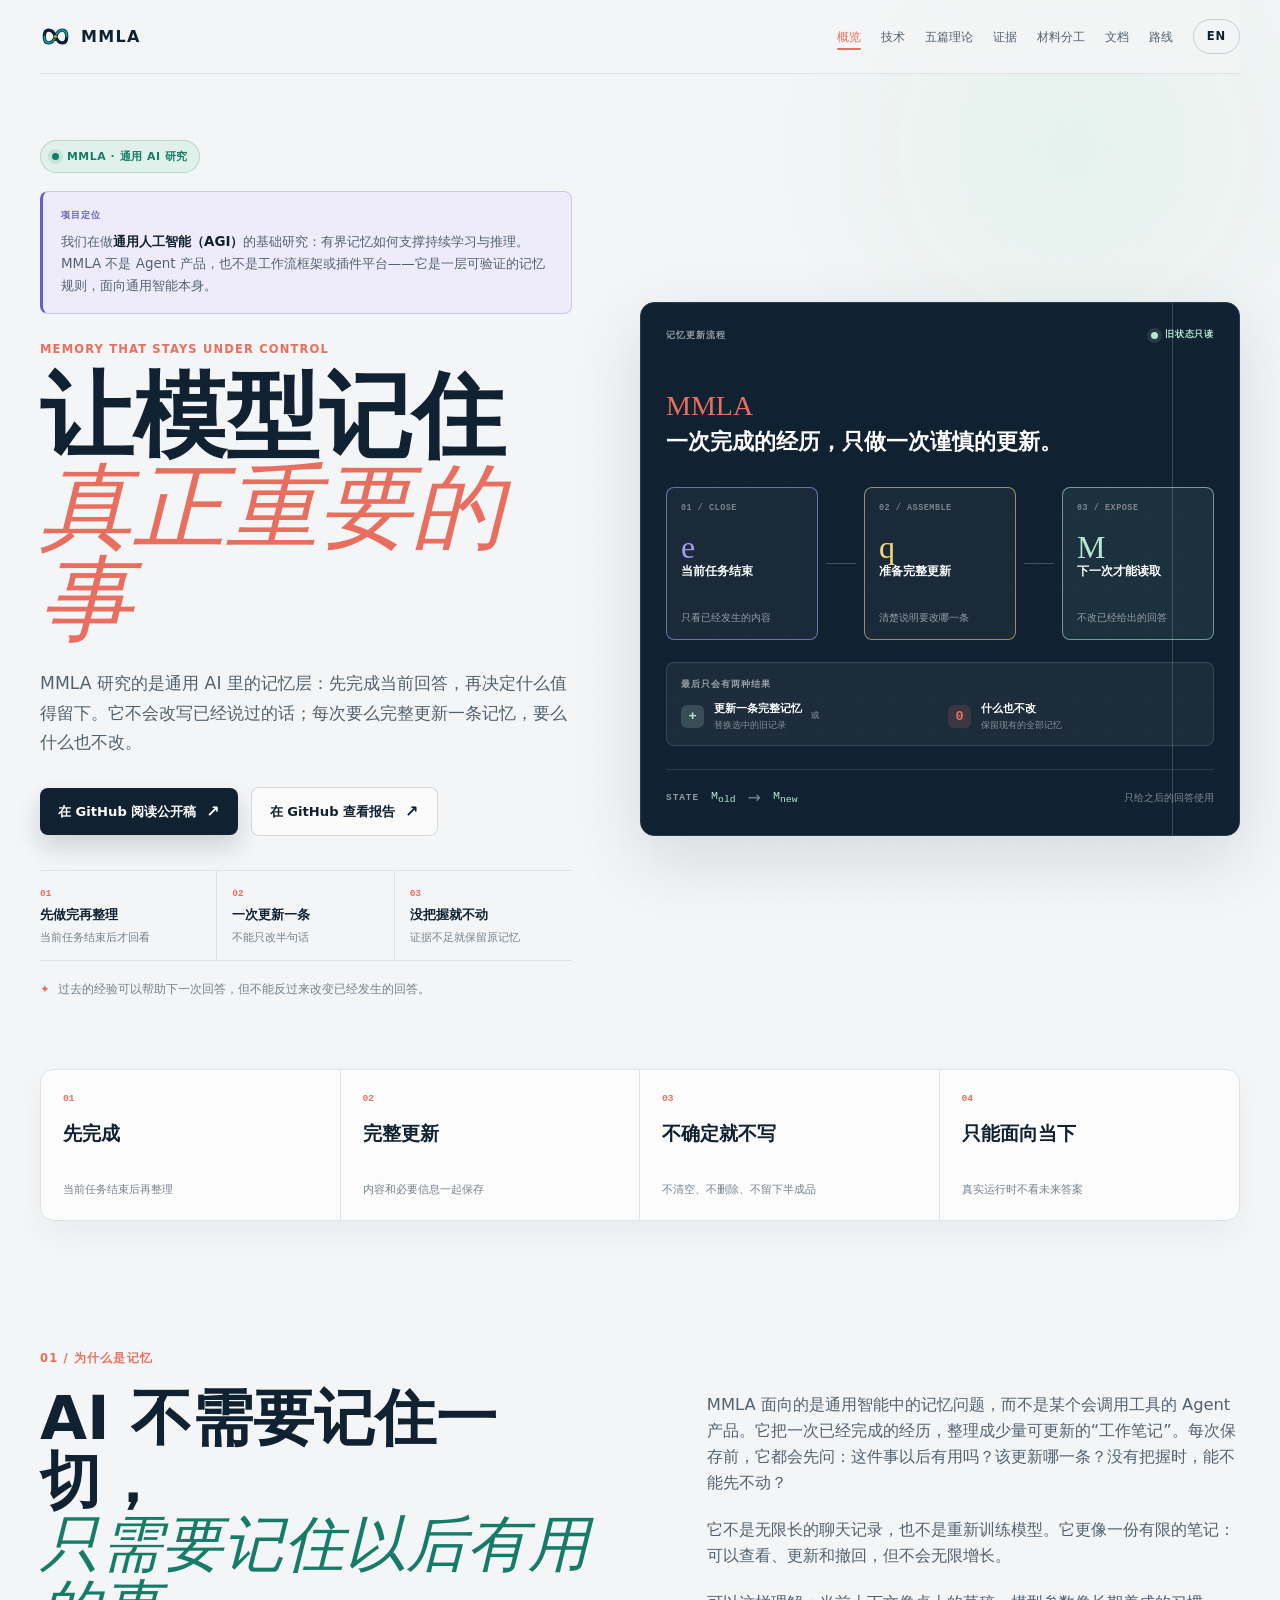
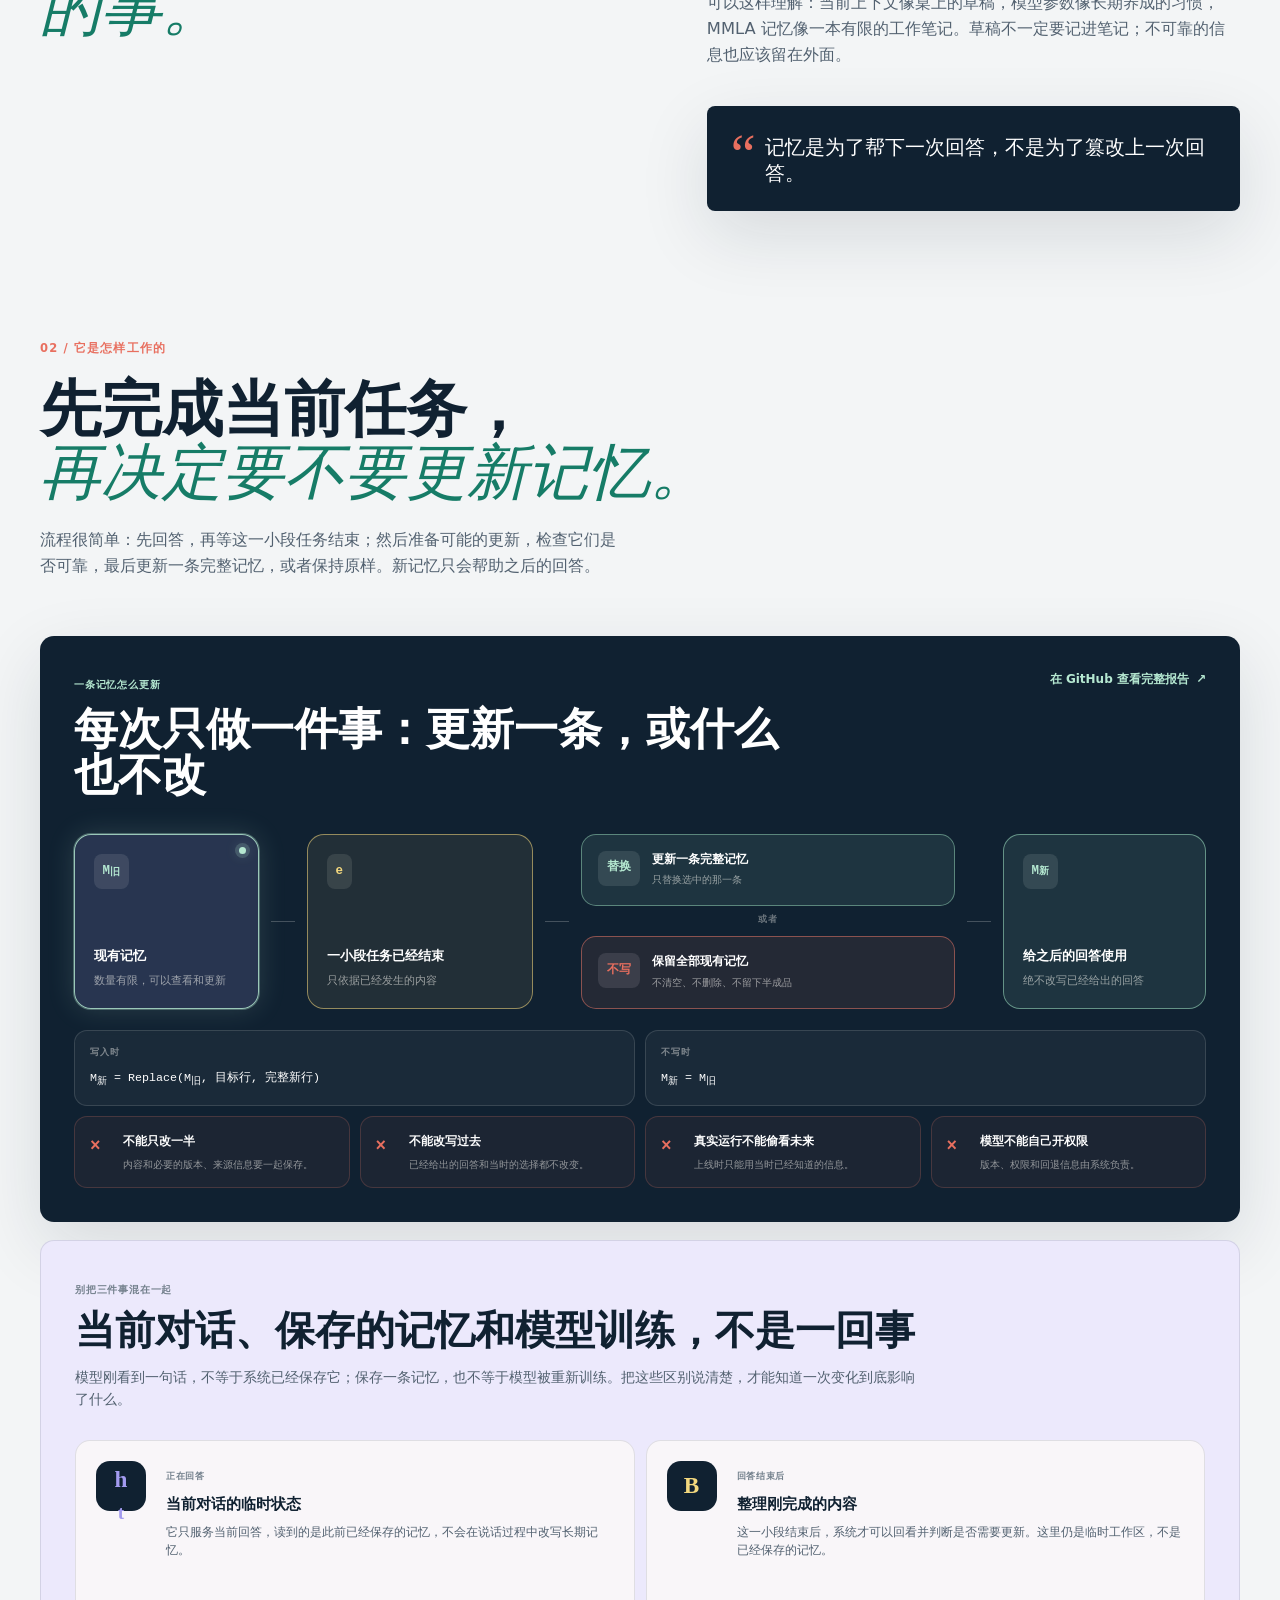
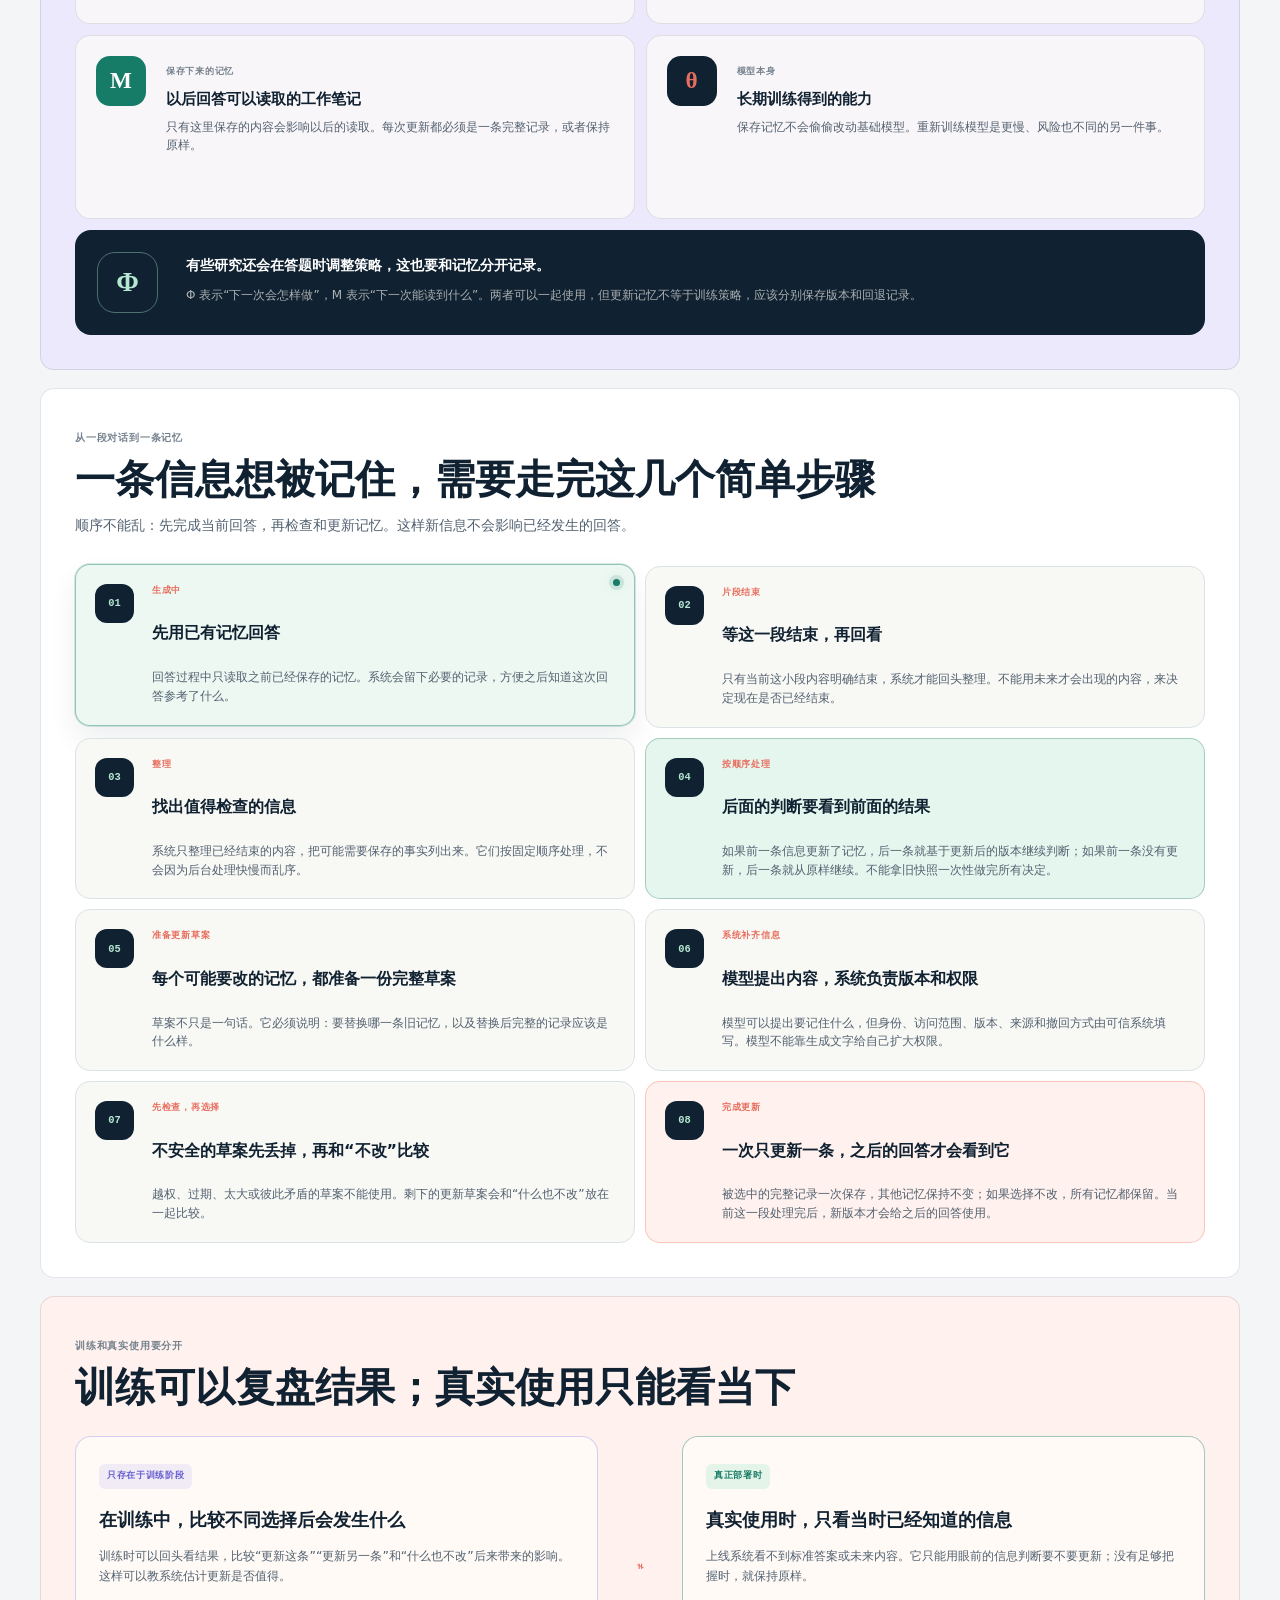
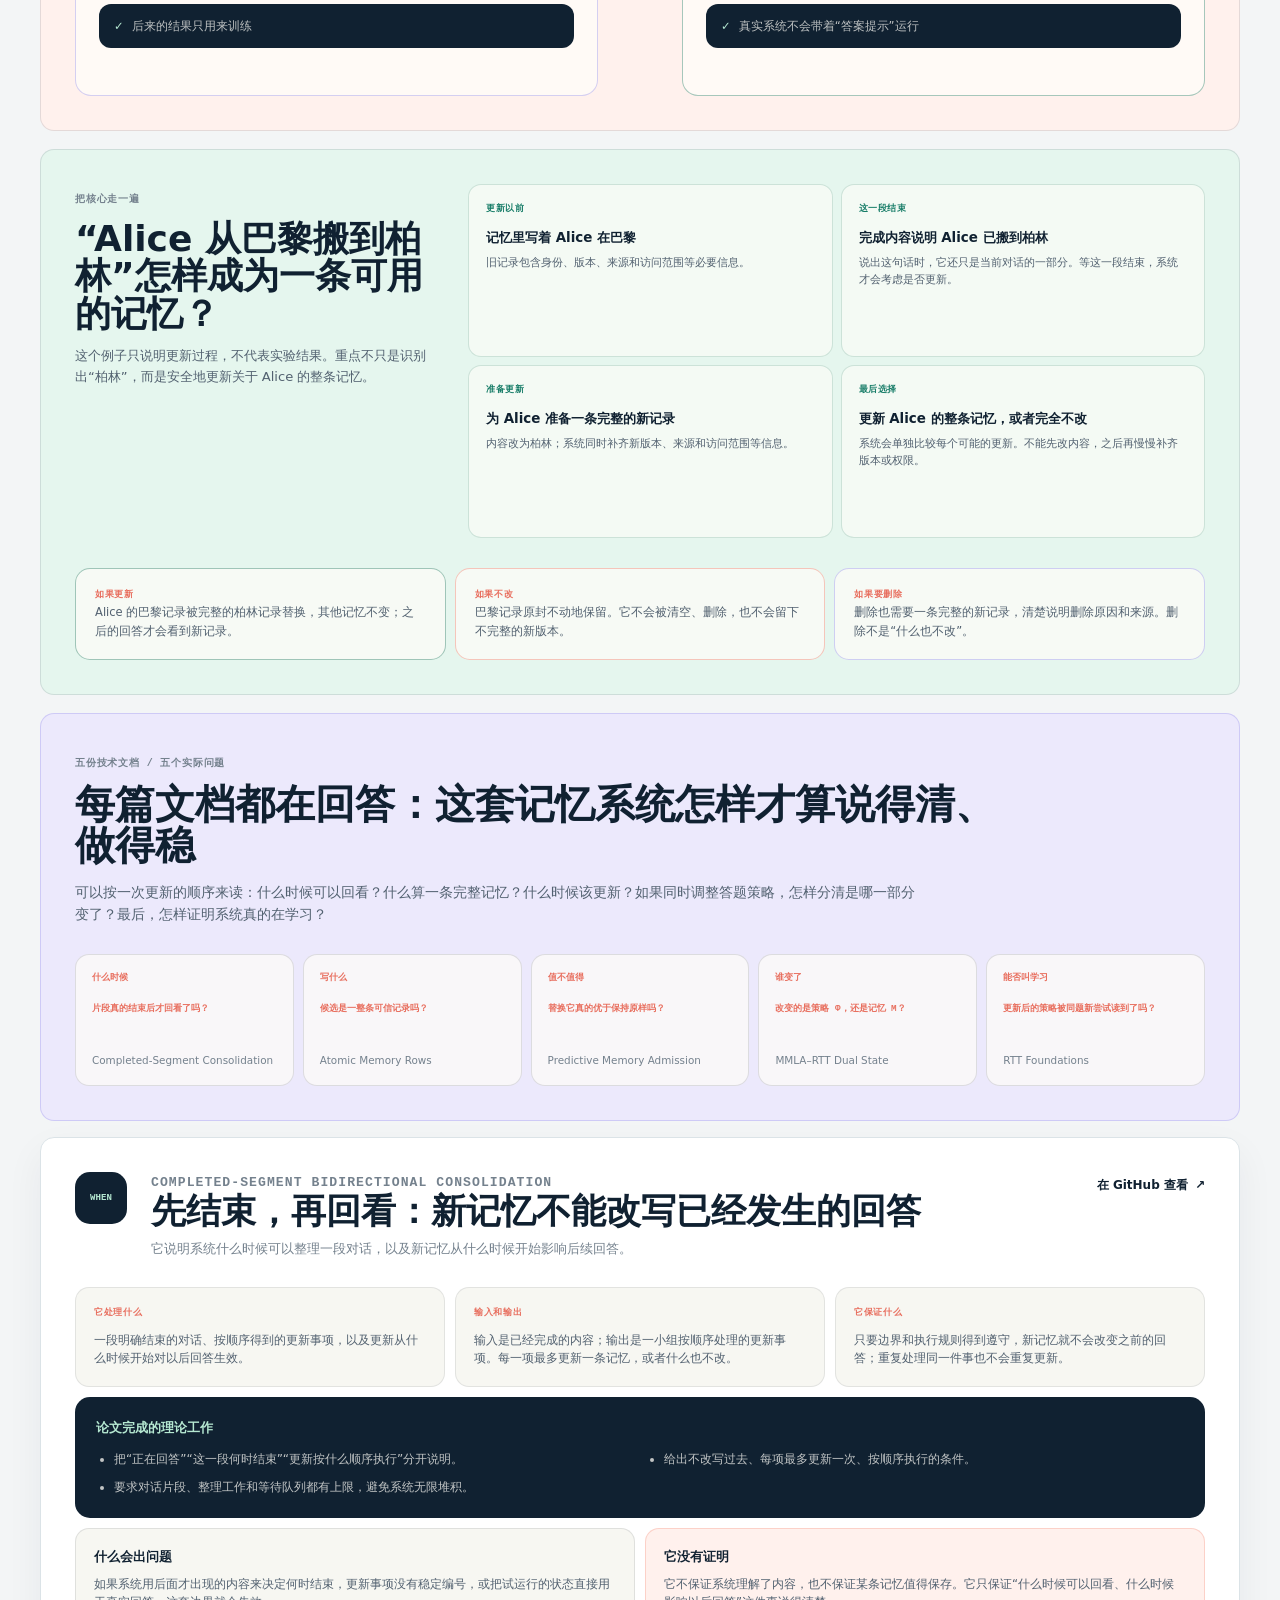
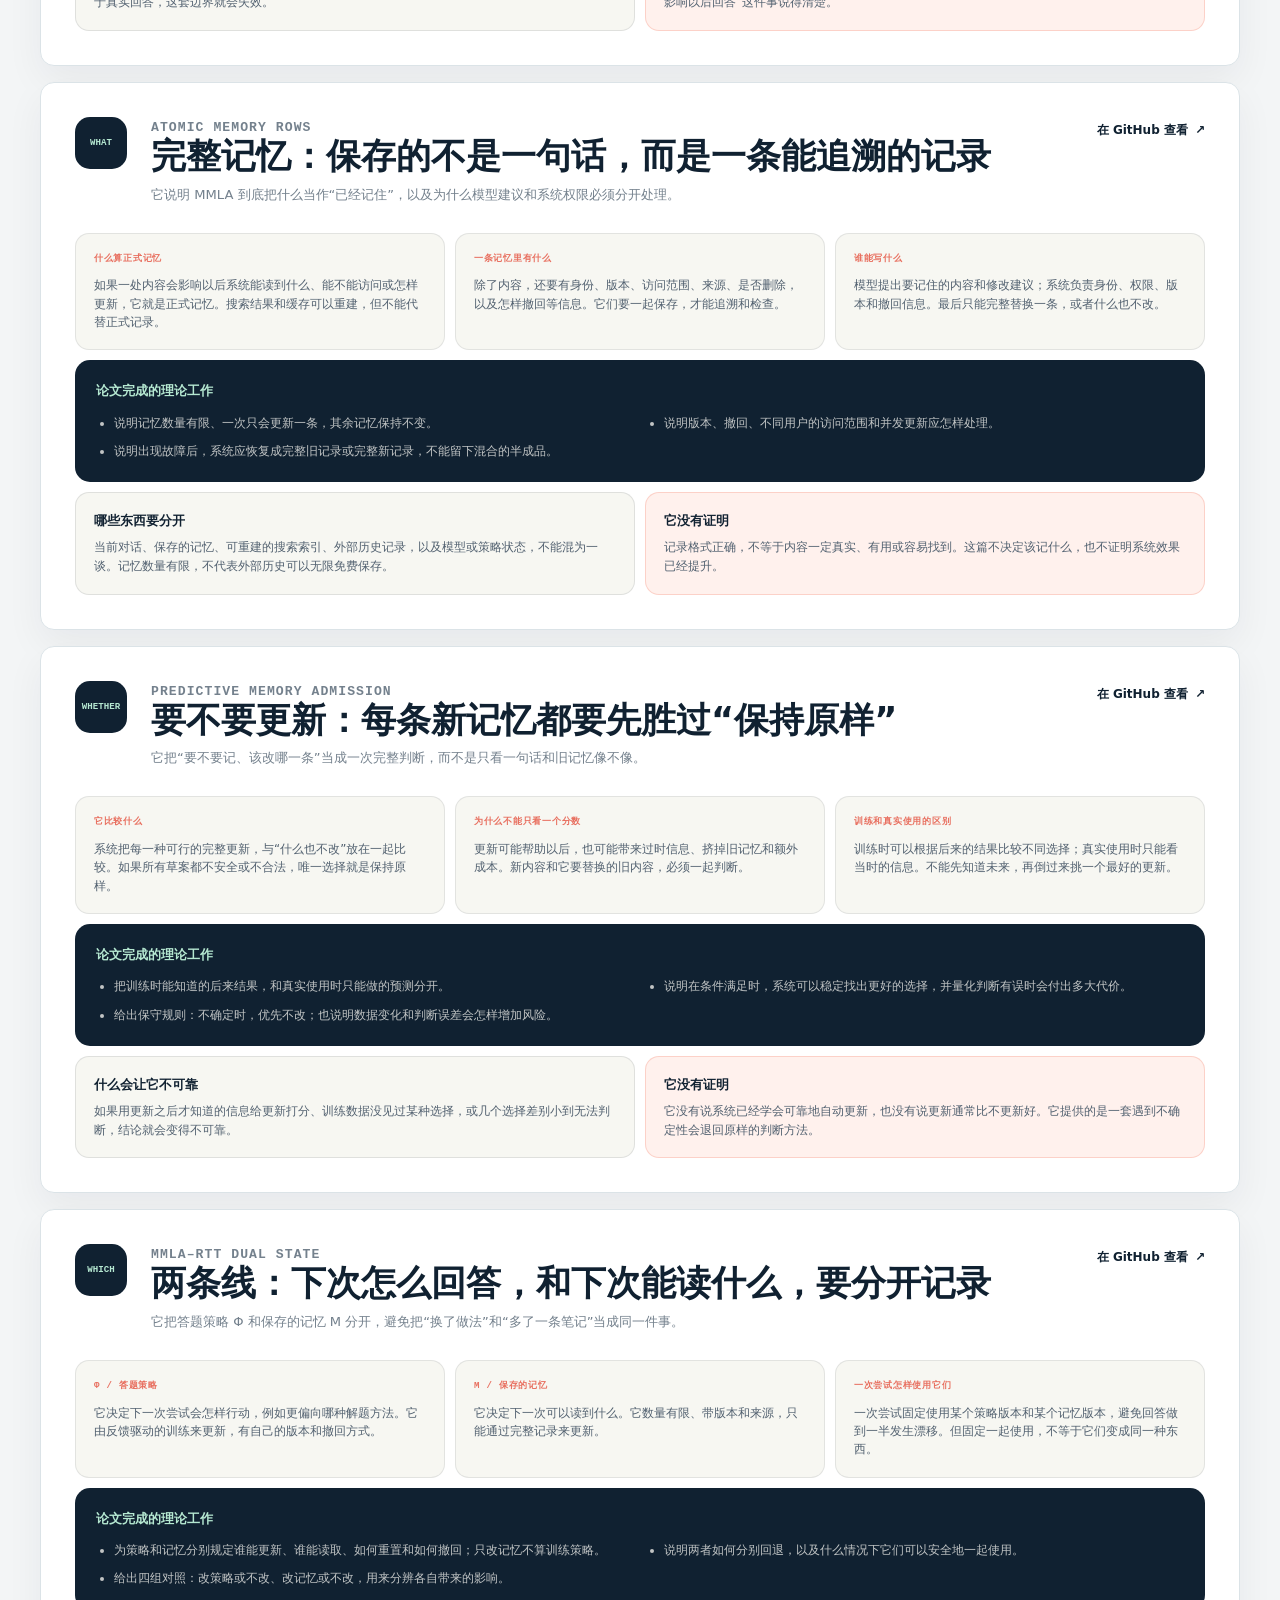
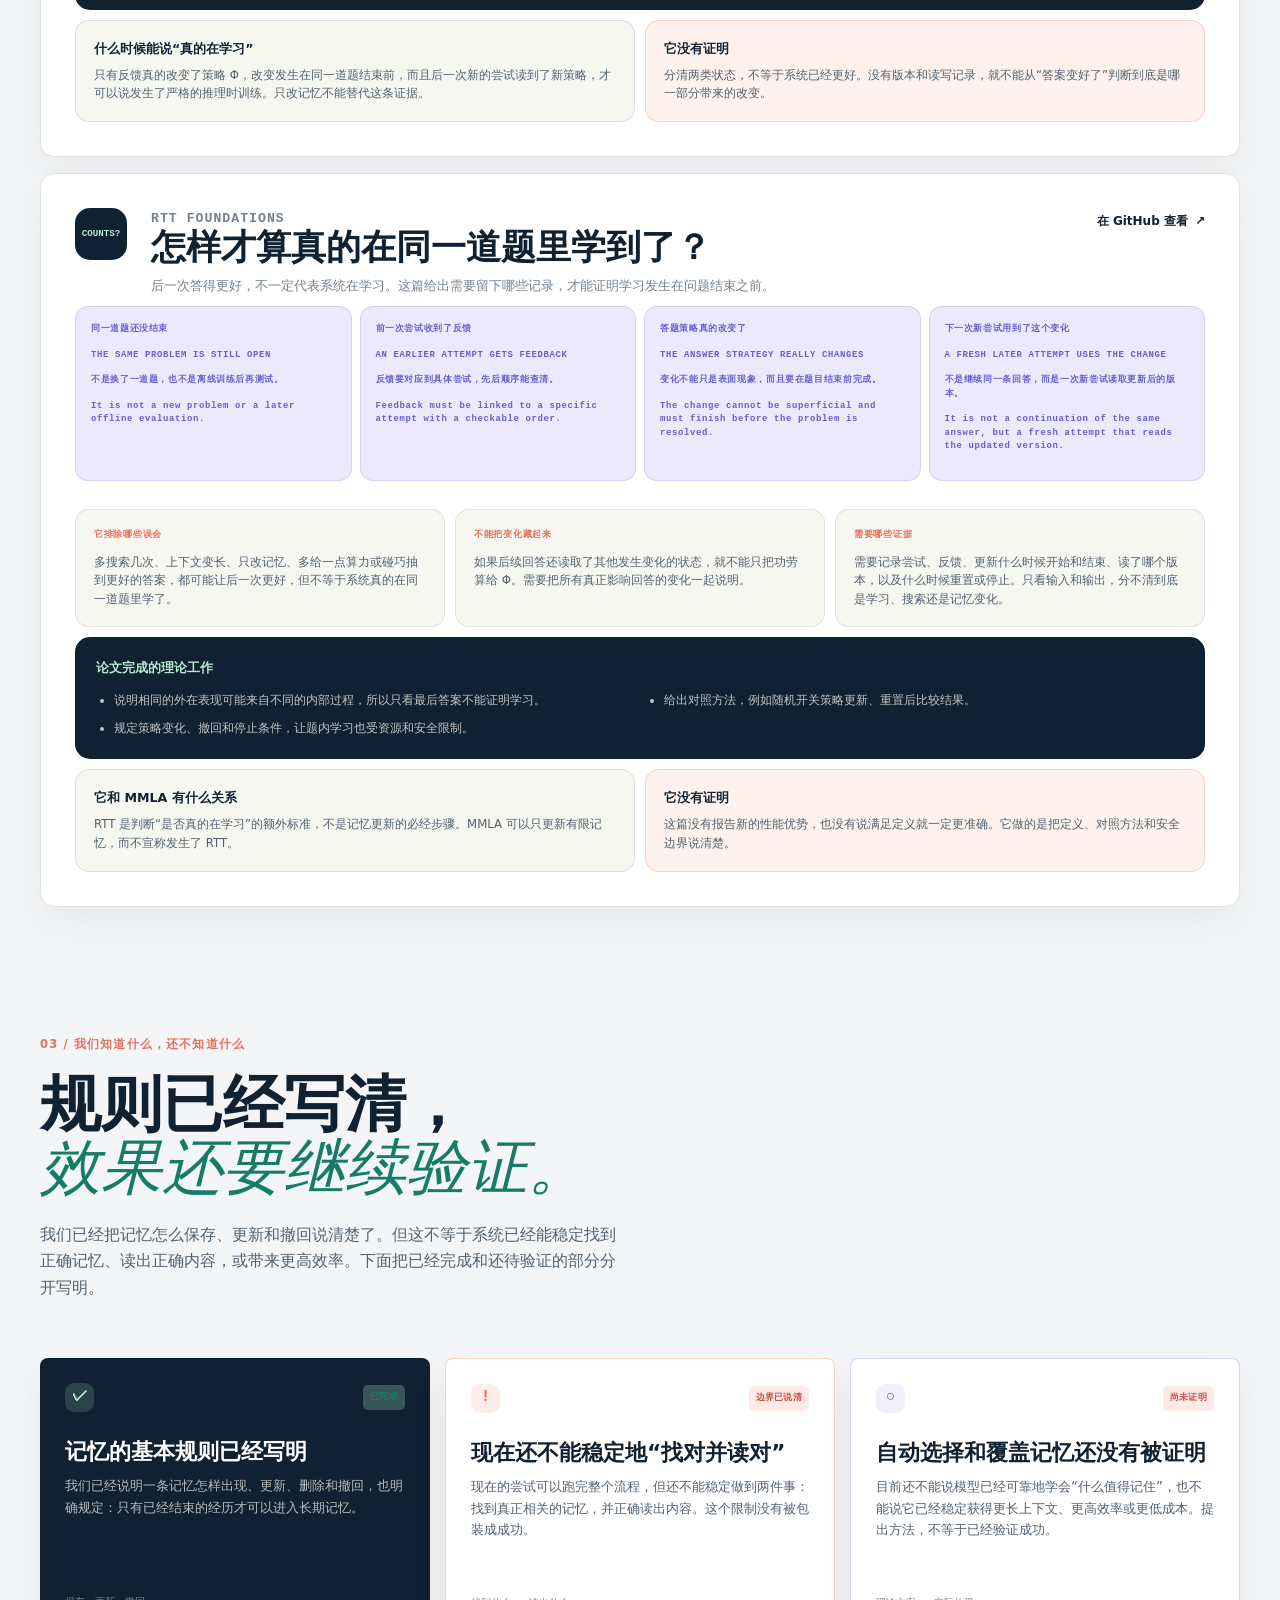
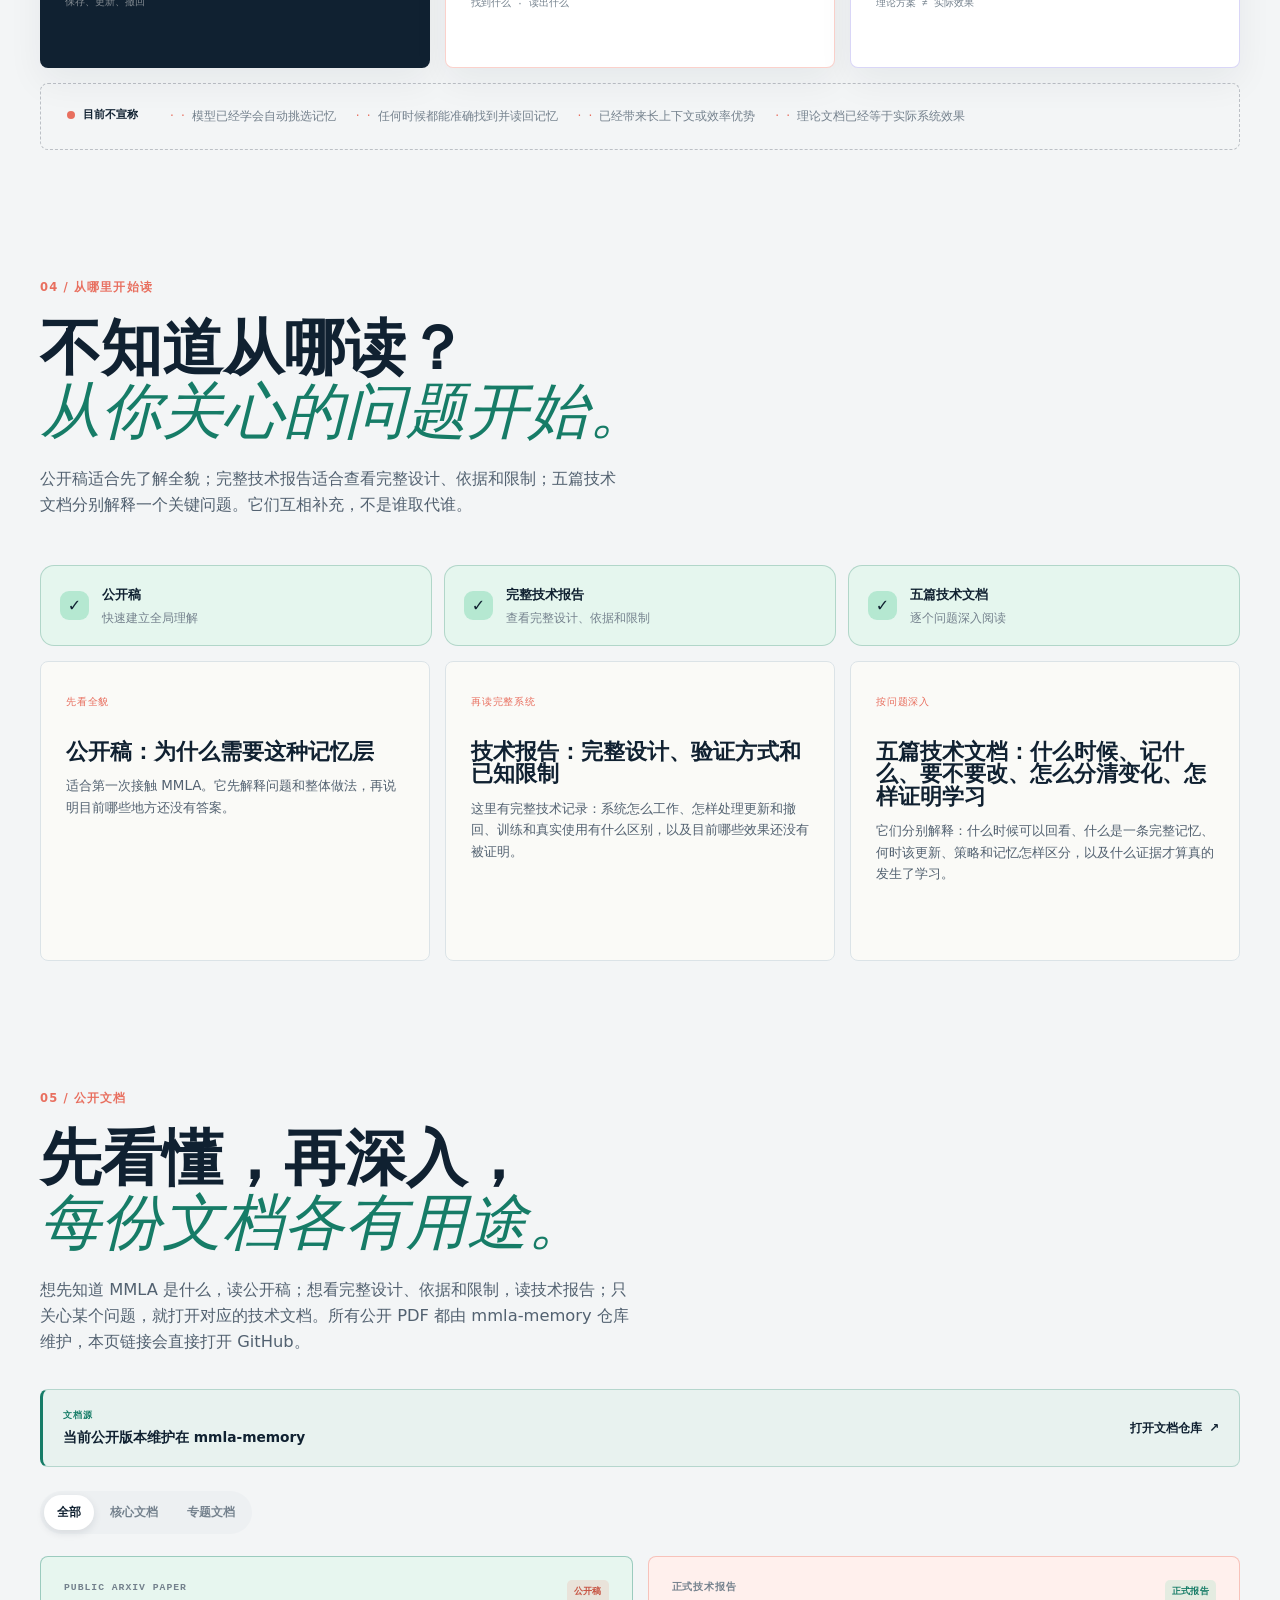
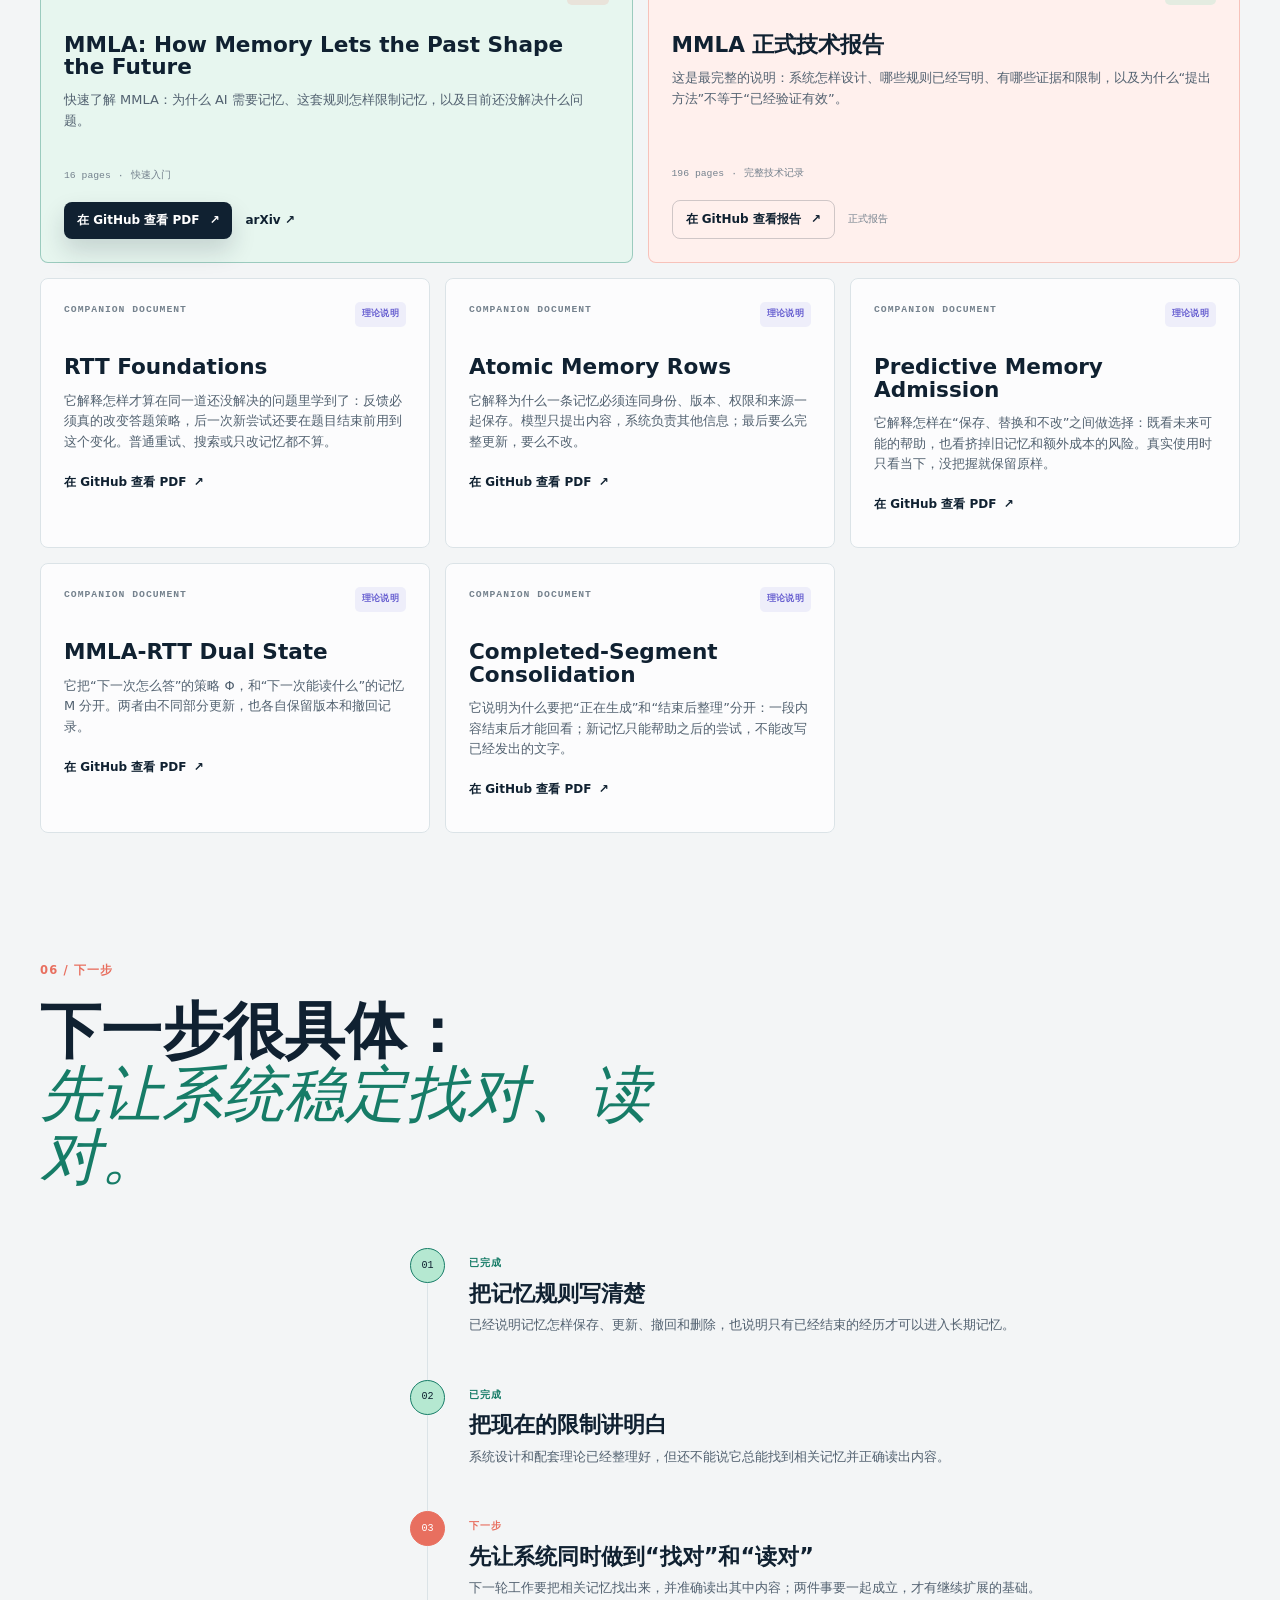
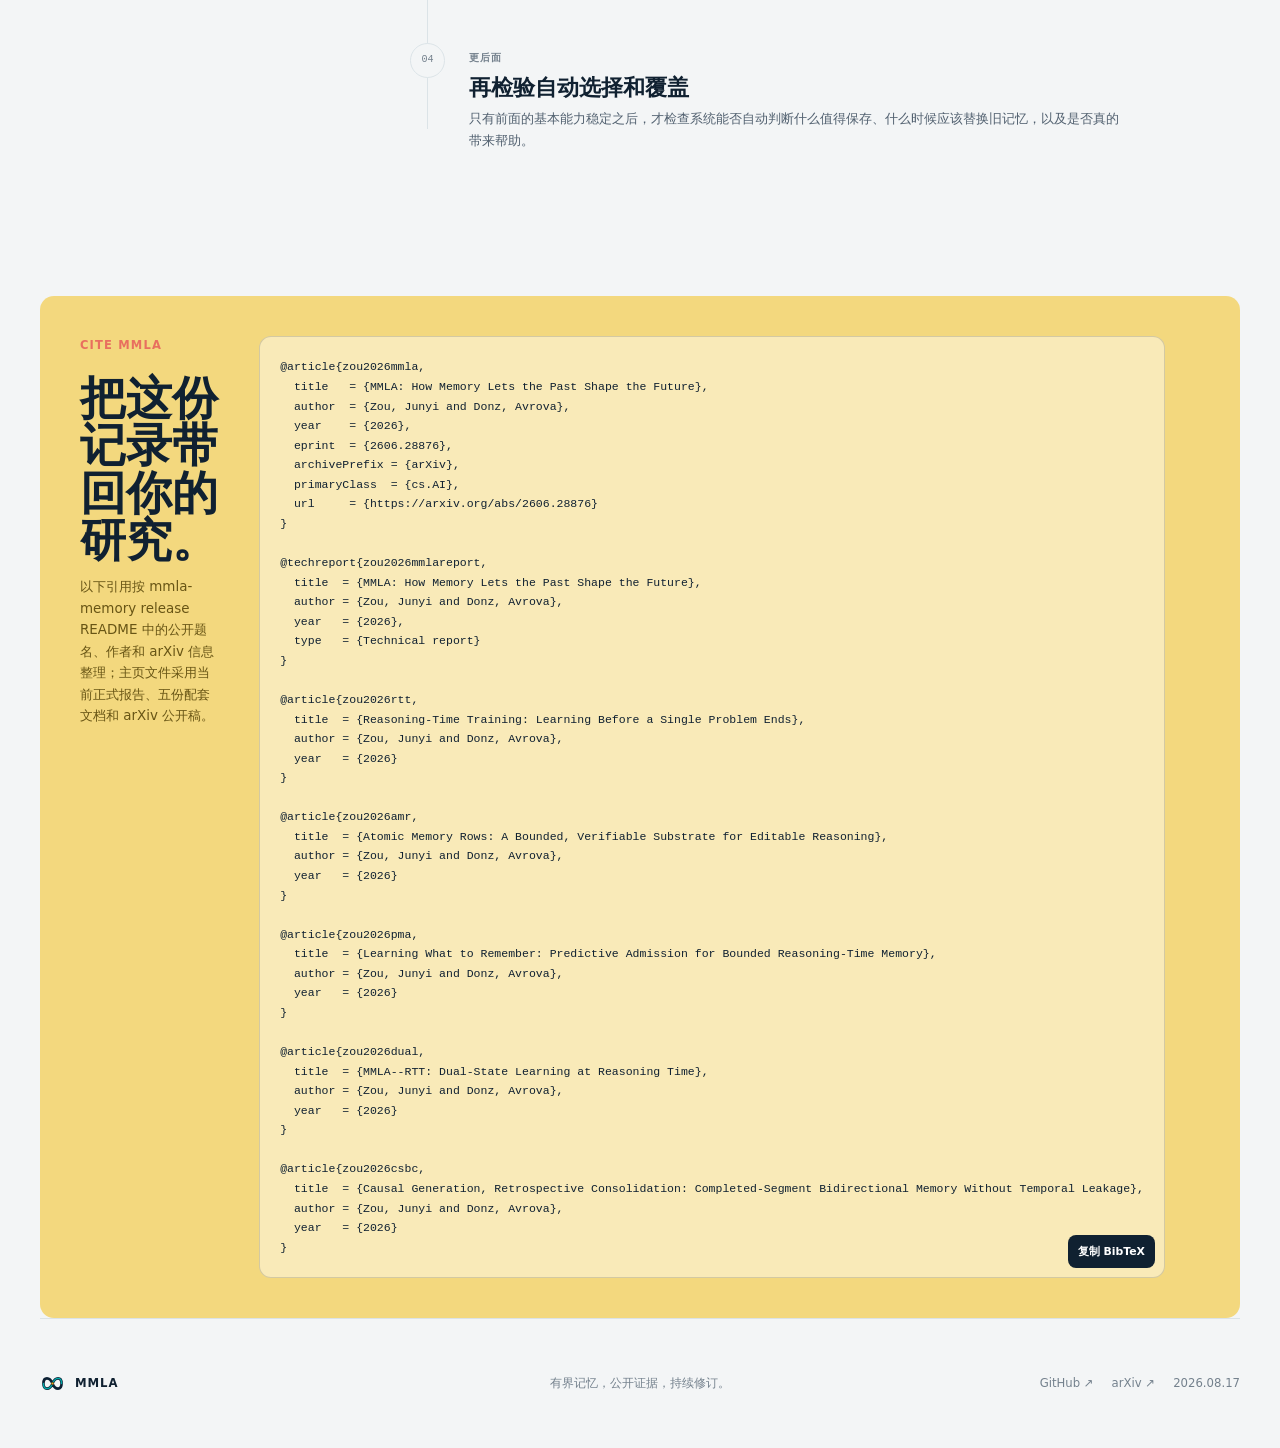
==== commit 7b0a456e: "Clarify on homepage that MMLA is general AI research, not an agent product Add a prominent project p" ====
--- a/index.html
+++ b/index.html
@@ -6,7 +6,7 @@
     <meta name="theme-color" content="#101a2e" />
     <meta
       name="description"
-      content="MMLA：一套让 AI 只保存值得保留信息的记忆规则。查看公开文档、技术说明和目前已知的限制。"
+      content="MMLA：通用人工智能（AGI）记忆层基础研究，不是 Agent 框架。查看公开文档、技术说明和目前已知的限制。"
     />
     <title>MMLA — Memory lets the past shape the future</title>
     <link rel="icon" href="assets/mmla-mark.svg" type="image/svg+xml" />
@@ -41,17 +41,24 @@
           <div class="hero-copy reveal">
             <div class="status-pill">
               <span class="status-dot"></span>
-              <span class="lang-zh">MMLA · 可控的 AI 记忆</span>
-              <span class="lang-en">MMLA · controlled AI memory</span>
-            </div>
+              <span class="lang-zh">MMLA · 通用 AI 研究</span>
+              <span class="lang-en">MMLA · general AI research</span>
+            </div>
+            <aside class="project-clarifier reveal" aria-label="Project positioning">
+              <span class="project-clarifier-label"><span class="lang-zh">项目定位</span><span class="lang-en">WHAT THIS IS</span></span>
+              <p>
+                <span class="lang-zh">我们在做<strong>通用人工智能（AGI）</strong>的基础研究：有界记忆如何支撑持续学习与推理。MMLA 不是 Agent 产品，也不是工作流框架或插件平台——它是一层可验证的记忆规则，面向通用智能本身。</span>
+                <span class="lang-en">We are doing foundational <strong>general AI (AGI)</strong> research: how bounded memory supports continuing learning and reasoning. MMLA is not an agent product, workflow framework, or plugin platform—it is a verifiable memory layer for general intelligence itself.</span>
+              </p>
+            </aside>
             <p class="kicker">Memory that stays under control</p>
             <h1>
               <span class="lang-zh">让模型记住<br /><em>真正重要的事</em></span>
               <span class="lang-en">Help models remember<br /><em>what matters</em></span>
             </h1>
             <p class="hero-lede">
-              <span class="lang-zh">MMLA 是一套给 AI 用的记忆规则：先完成当前回答，再决定什么值得留下。它不会改写已经说过的话；每次要么完整更新一条记忆，要么什么也不改。</span>
-              <span class="lang-en">MMLA is a set of memory rules for AI: finish the current answer first, then decide what is worth keeping. It never rewrites what was already said; each update either replaces one complete memory or changes nothing.</span>
+              <span class="lang-zh">MMLA 研究的是通用 AI 里的记忆层：先完成当前回答，再决定什么值得留下。它不会改写已经说过的话；每次要么完整更新一条记忆，要么什么也不改。</span>
+              <span class="lang-en">MMLA studies the memory layer of general AI: finish the current answer first, then decide what is worth keeping. It never rewrites what was already said; each update either replaces one complete memory or changes nothing.</span>
             </p>
             <div class="hero-actions">
               <a class="button button-primary" href="https://github.com/MMLA-org/mmla-memory/blob/main/MMLA_arXiv_public.pdf" target="_blank" rel="noreferrer">
@@ -169,8 +176,8 @@
           </div>
           <div class="section-text reveal delay-1">
             <p>
-              <span class="lang-zh">MMLA 把一次已经完成的经历，整理成少量可更新的“工作笔记”。每次保存前，它都会先问：这件事以后有用吗？该更新哪一条？没有把握时，能不能先不动？</span>
-              <span class="lang-en">MMLA turns a finished experience into a small set of editable working notes. Before saving, it asks: will this help later, which note should change, and should we leave things alone when unsure?</span>
+              <span class="lang-zh">MMLA 面向的是通用智能中的记忆问题，而不是某个会调用工具的 Agent 产品。它把一次已经完成的经历，整理成少量可更新的“工作笔记”。每次保存前，它都会先问：这件事以后有用吗？该更新哪一条？没有把握时，能不能先不动？</span>
+              <span class="lang-en">MMLA addresses memory in general intelligence, not a tool-calling agent product. It turns a finished experience into a small set of editable working notes. Before saving, it asks: will this help later, which note should change, and should we leave things alone when unsure?</span>
             </p>
             <p>
               <span class="lang-zh">它不是无限长的聊天记录，也不是重新训练模型。它更像一份有限的笔记：可以查看、更新和撤回，但不会无限增长。</span>
--- a/styles.css
+++ b/styles.css
@@ -132,6 +132,35 @@
 .hero-signals small { color: var(--muted); font-size: 0.67rem; line-height: 1.4; }
 .hero-note { display: flex; align-items: center; gap: 8px; max-width: 560px; margin-top: 20px; color: var(--muted); font-size: 0.73rem; line-height: 1.5; }
 .note-mark { color: var(--coral); font-weight: 900; }
+
+.project-clarifier {
+  display: grid;
+  gap: 8px;
+  max-width: 560px;
+  margin-top: 18px;
+  padding: 16px 18px;
+  border: 1px solid rgba(103, 95, 208, 0.28);
+  border-left: 3px solid #675fd0;
+  border-radius: var(--radius-md);
+  background: rgba(236, 233, 252, 0.72);
+}
+
+.project-clarifier-label {
+  color: #675fd0;
+  font-family: ui-monospace, SFMono-Regular, Menlo, monospace;
+  font-size: 0.59rem;
+  font-weight: 800;
+  letter-spacing: 0.09em;
+}
+
+.project-clarifier p {
+  margin: 0;
+  color: var(--ink-soft);
+  font-size: 0.84rem;
+  line-height: 1.62;
+}
+
+.project-clarifier strong { color: var(--ink); }
 
 .hero-visual { position: relative; min-height: 514px; overflow: hidden; padding: 25px; border: 1px solid #243c53; border-radius: var(--radius-lg); background: var(--ink); color: var(--paper); box-shadow: var(--shadow); isolation: isolate; }
 .hero-visual::before { position: absolute; z-index: -1; inset: 0; opacity: 0.24; background-image: linear-gradient(rgba(255, 255, 255, 0.07) 1px, transparent 1px), linear-gradient(90deg, rgba(255, 255, 255, 0.07) 1px, transparent 1px); background-size: 36px 36px; content: ""; }
@@ -916,6 +945,8 @@
   .hero { min-height: auto; padding-top: 48px; padding-bottom: 54px; }
   h1 { font-size: 3.55rem; }
   .hero-lede { font-size: 0.98rem; }
+  .project-clarifier { margin-top: 16px; padding: 14px 15px; }
+  .project-clarifier p { font-size: 0.8rem; }
   .hero-signals { margin-top: 27px; }
   .hero-signals > div { min-height: 94px; padding: 13px 7px; }
   .hero-signals > div + div { padding-left: 9px; }
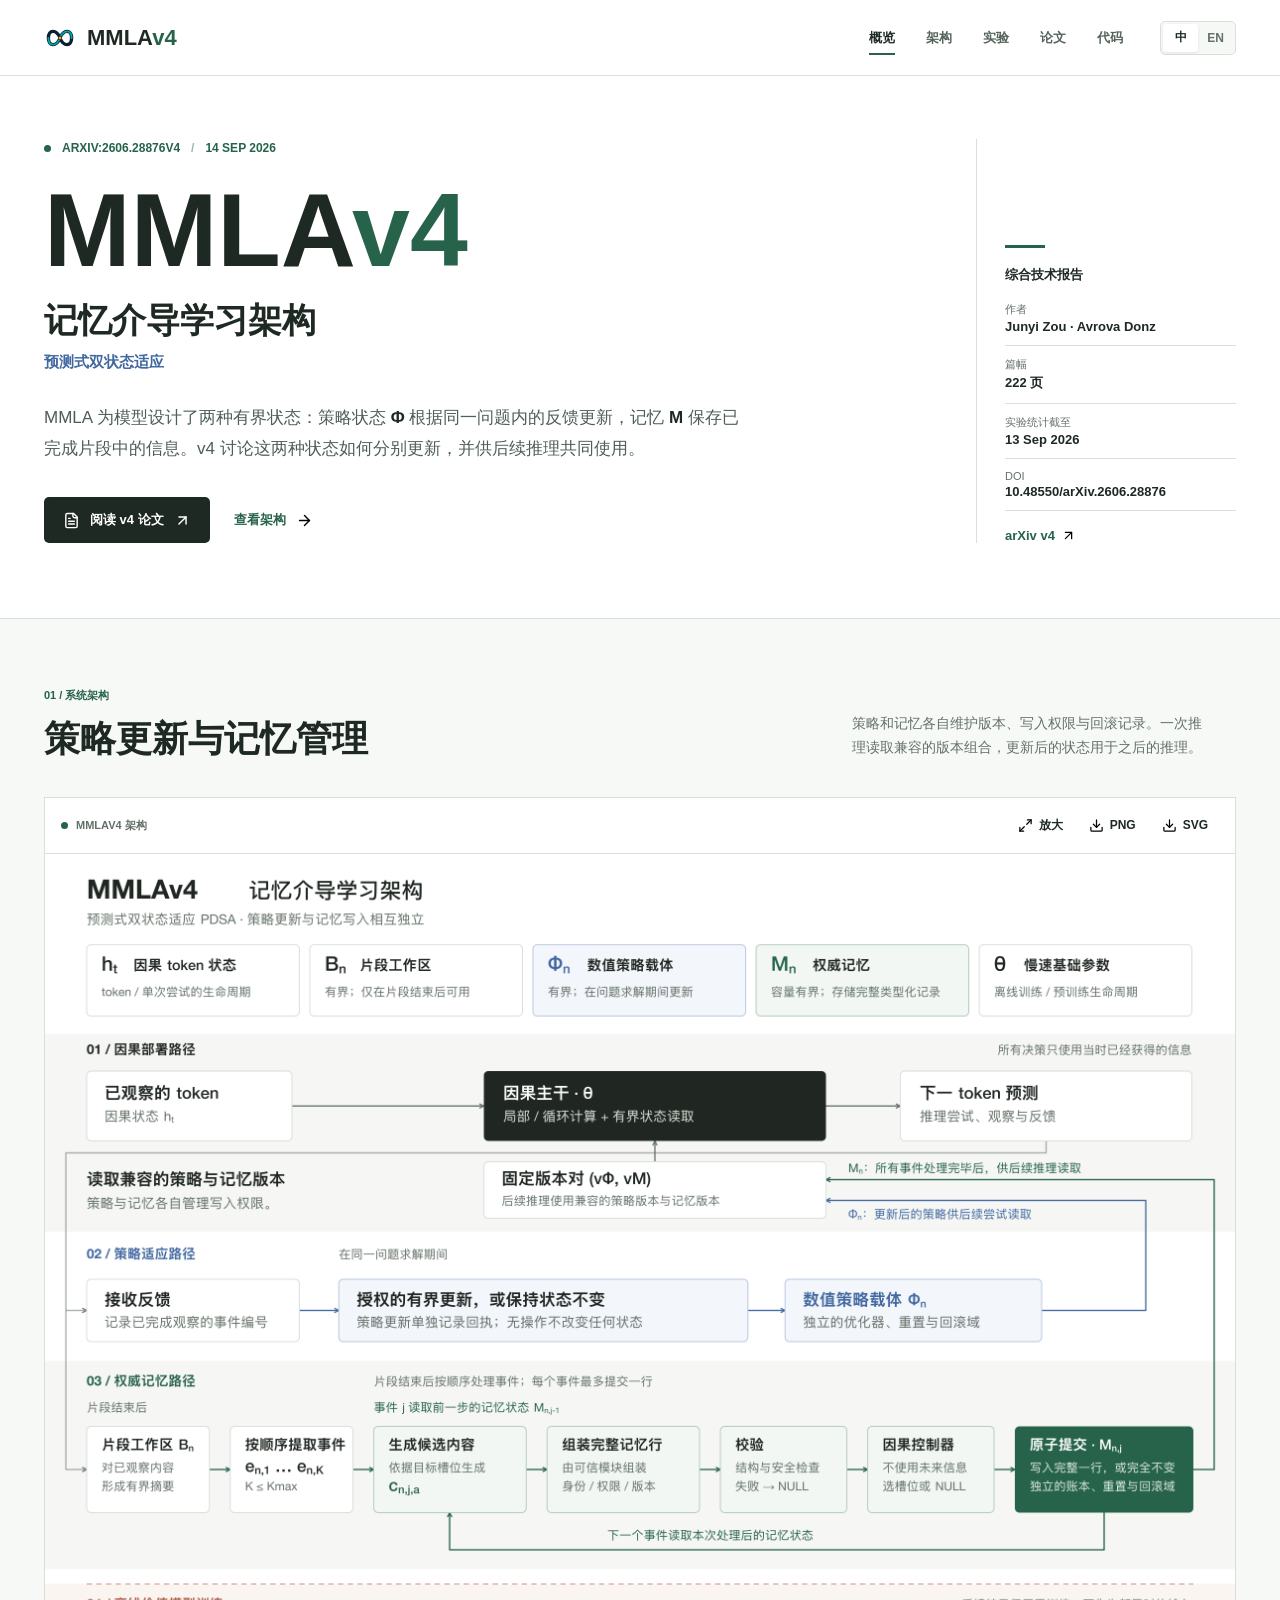
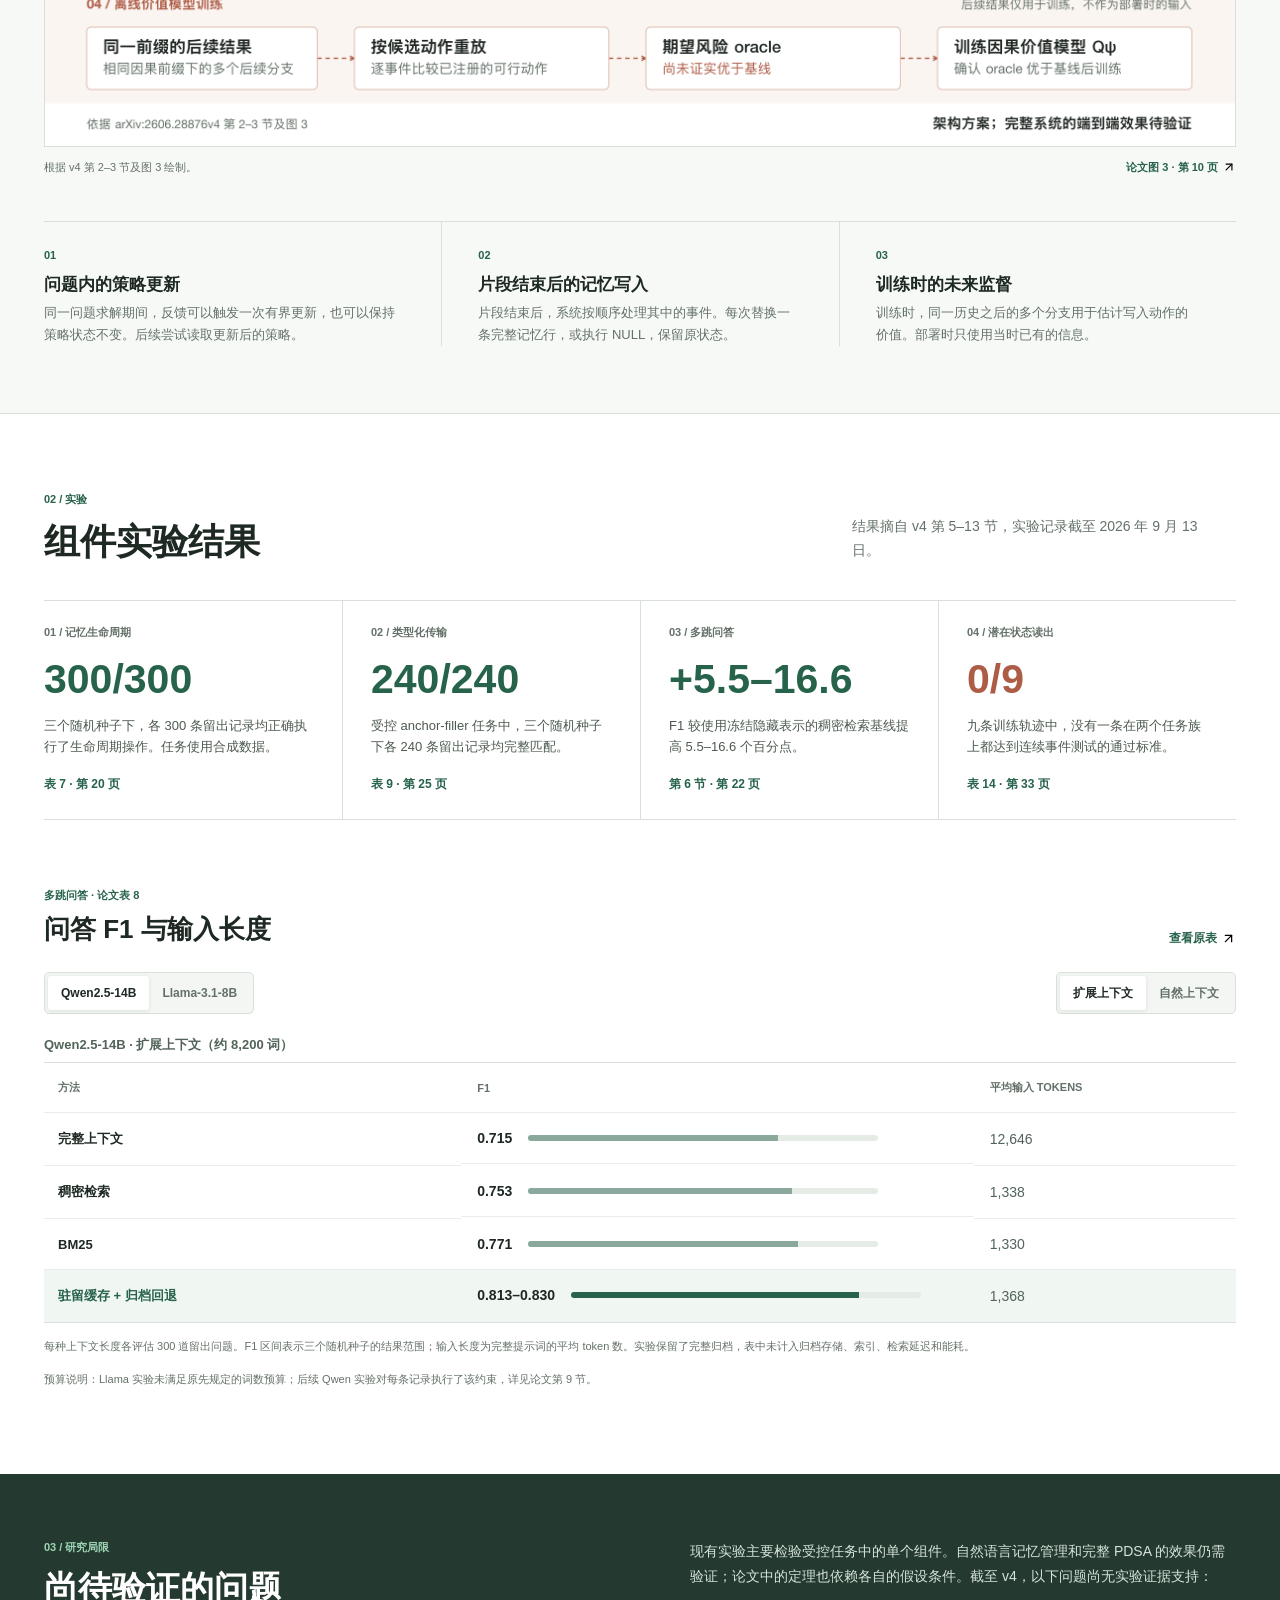
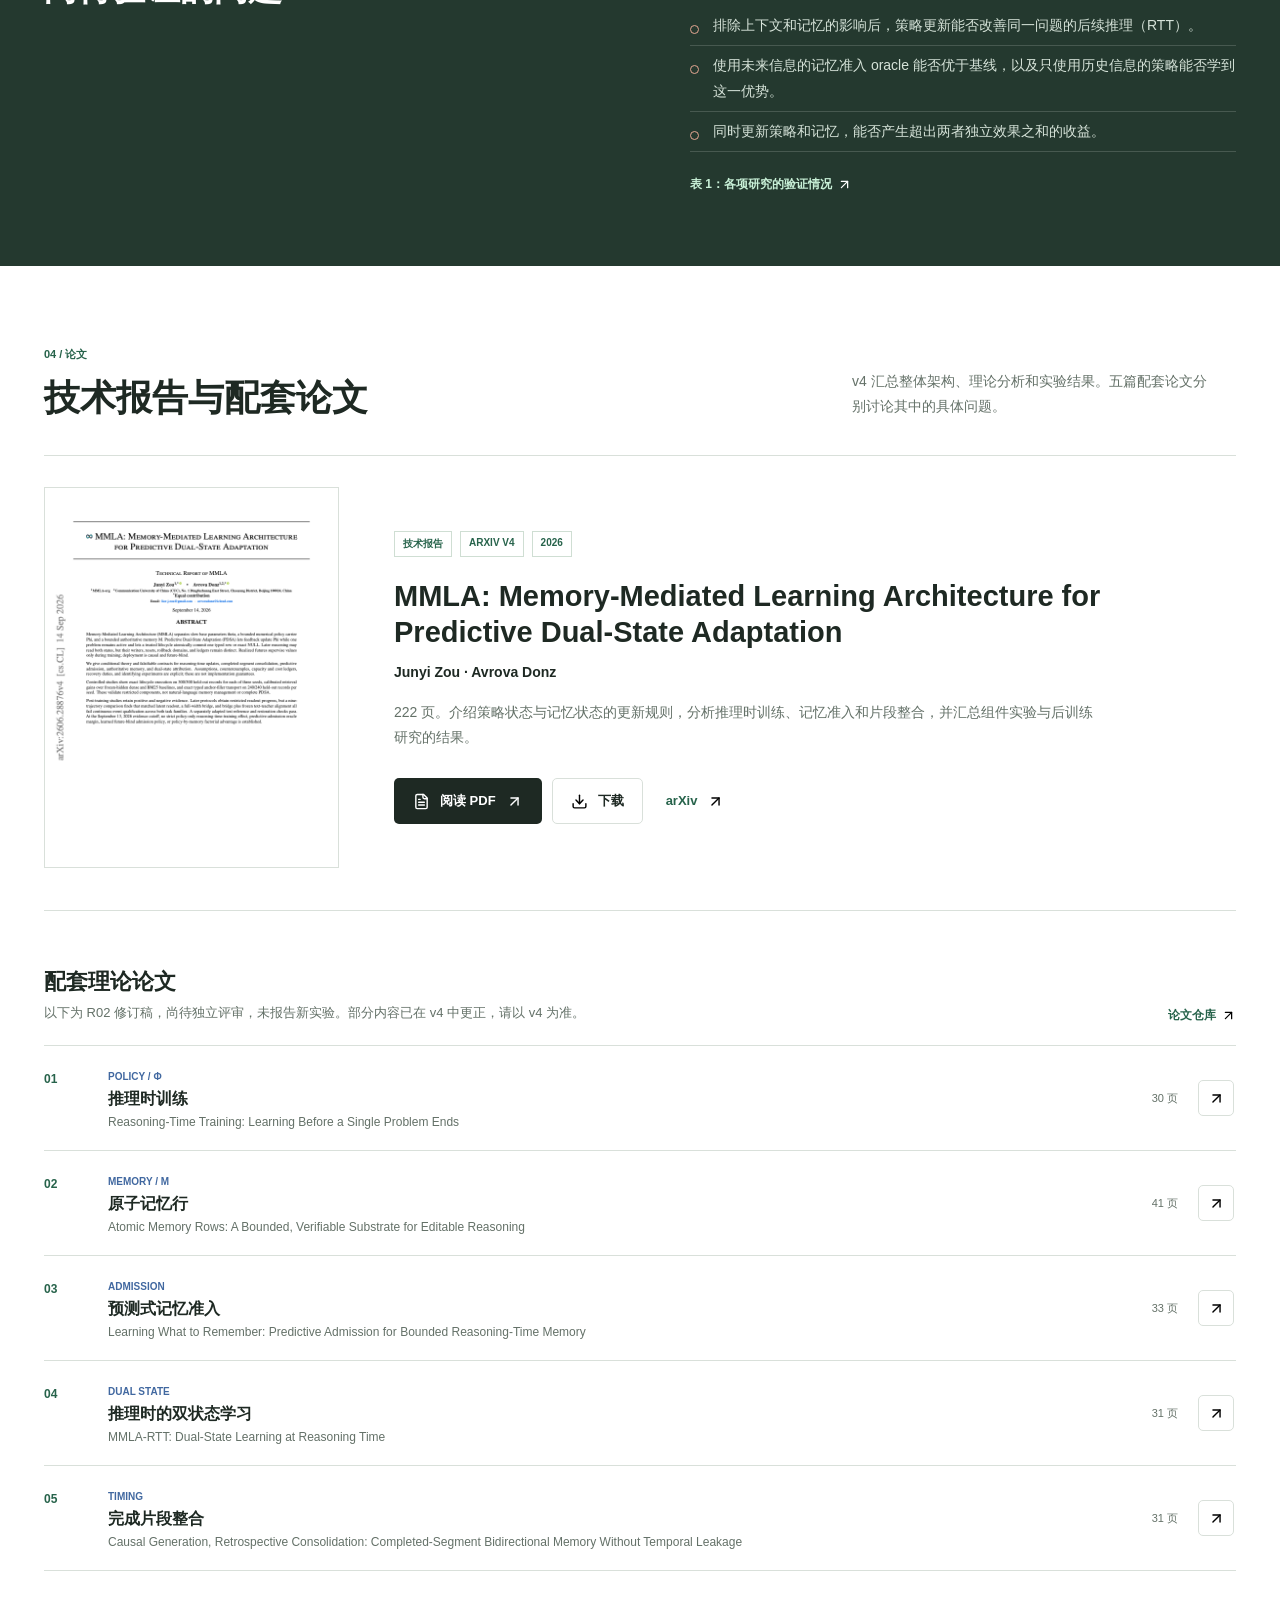
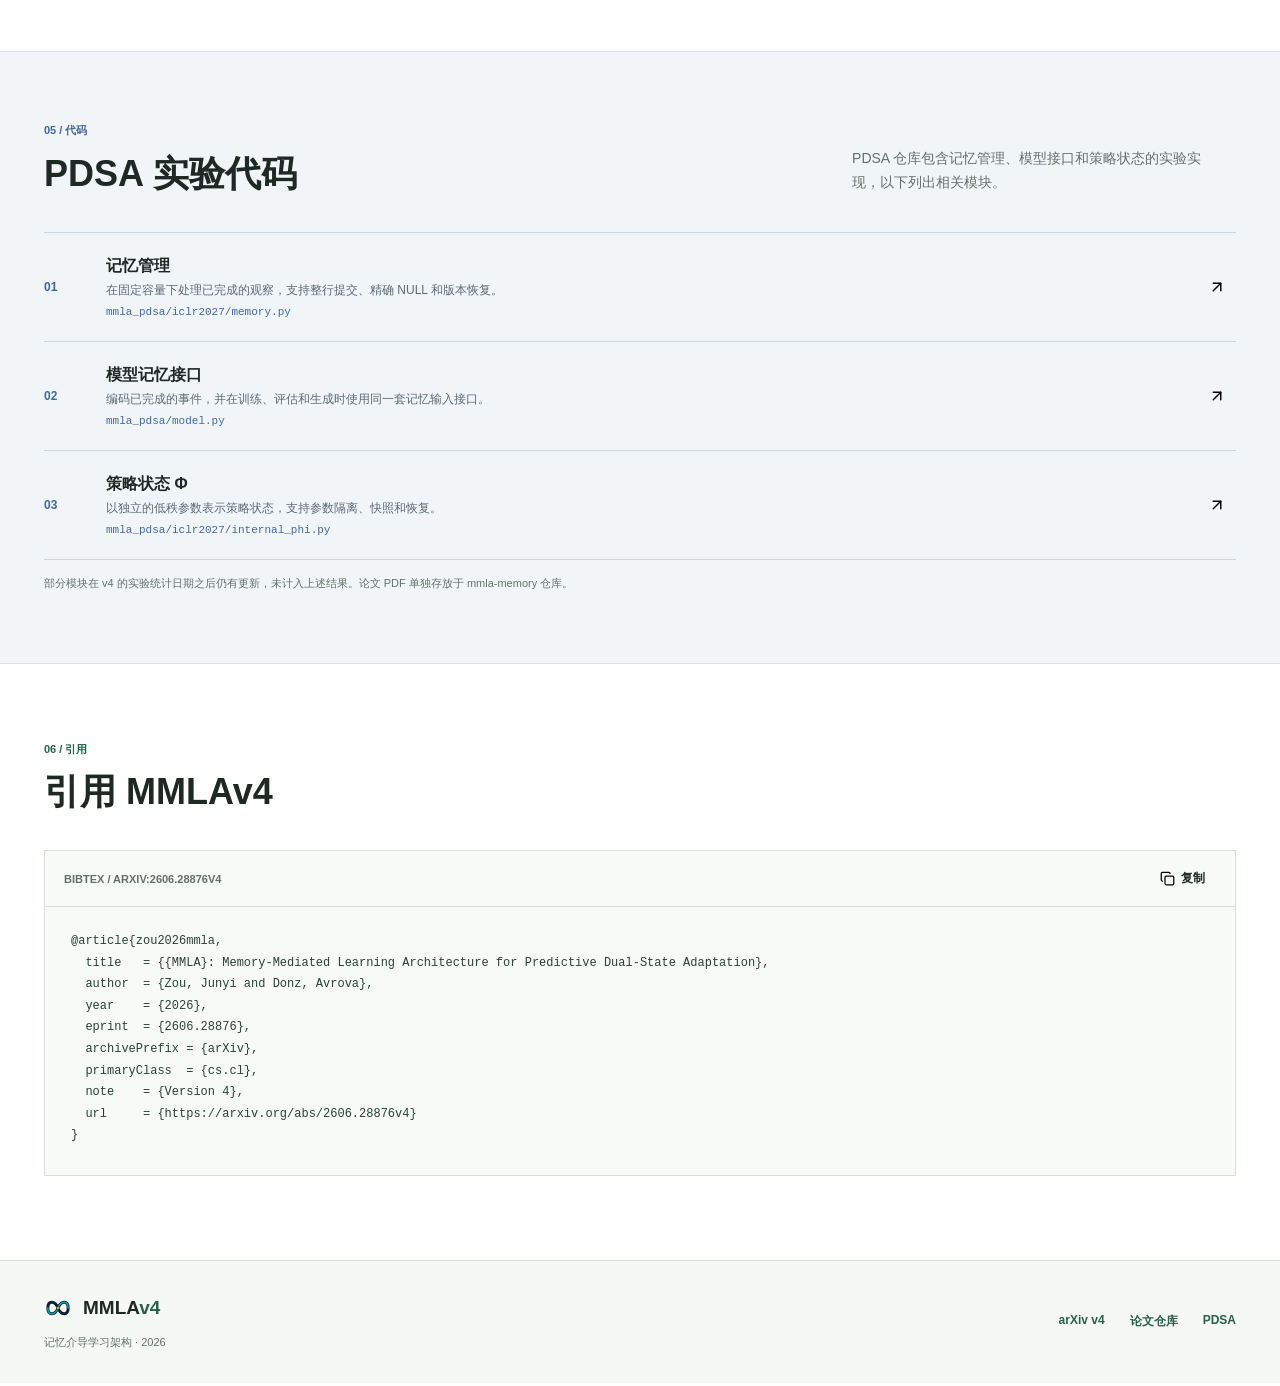
==== commit 29e95cda: "Redesign MMLAv4 project page and refine bilingual content" ====
--- a/index.html
+++ b/index.html
@@ -3,806 +3,177 @@
   <head>
     <meta charset="utf-8" />
     <meta name="viewport" content="width=device-width, initial-scale=1" />
-    <meta name="theme-color" content="#101a2e" />
-    <meta
-      name="description"
-      content="MMLA：通用人工智能（AGI）记忆层基础研究，不是 Agent 框架。查看公开文档、技术说明和目前已知的限制。"
-    />
-    <title>MMLA — Memory lets the past shape the future</title>
+    <meta name="theme-color" content="#f8f9f7" />
+    <meta name="description" content="MMLAv4 研究推理过程中的策略更新与记忆管理。本页收录系统架构、实验结果及 arXiv:2606.28876v4 技术报告。" />
+    <meta property="og:title" content="MMLAv4 | Memory-Mediated Learning Architecture" />
+    <meta property="og:description" content="MMLAv4 studies policy adaptation and memory management during reasoning. Architecture, experimental results, and the v4 technical report." />
+    <meta property="og:type" content="website" />
+    <title>MMLAv4 | 记忆介导学习架构</title>
     <link rel="icon" href="assets/mmla-mark.svg" type="image/svg+xml" />
     <link rel="stylesheet" href="styles.css" />
+    <script src="script.js" defer></script>
   </head>
   <body data-lang="zh">
-    <div class="site-shell">
-      <header class="topbar">
-        <a class="brand" href="#top" aria-label="MMLA home">
-          <img src="assets/mmla-mark.svg" alt="MMLA memory-knot logo" />
-          <span>MMLA</span>
+    <a class="skip-link" href="#main"><span class="lang-zh">跳转到正文</span><span class="lang-en">Skip to content</span></a>
+    <header class="site-header">
+      <div class="header-inner page-width">
+        <a class="brand" href="#overview" aria-label="MMLAv4">
+          <img src="assets/mmla-mark.svg" alt="" width="32" height="32" />
+          <span>MMLA<span class="brand-version">v4</span></span>
         </a>
-        <button class="menu-toggle" type="button" aria-expanded="false" aria-controls="site-nav">
-          <span class="lang-zh">菜单</span><span class="lang-en">Menu</span>
-        </button>
-        <nav id="site-nav" class="site-nav" aria-label="Primary navigation">
-          <a href="#why"><span class="lang-zh">概览</span><span class="lang-en">Overview</span></a>
-          <a href="#technology"><span class="lang-zh">技术</span><span class="lang-en">Technology</span></a>
-          <a href="#theory-family"><span class="lang-zh">五篇理论</span><span class="lang-en">Five theories</span></a>
-          <a href="#evidence"><span class="lang-zh">证据</span><span class="lang-en">Evidence</span></a>
-          <a href="#review"><span class="lang-zh">材料分工</span><span class="lang-en">Reading map</span></a>
-          <a href="#documents"><span class="lang-zh">文档</span><span class="lang-en">Docs</span></a>
-          <a href="#roadmap"><span class="lang-zh">路线</span><span class="lang-en">Roadmap</span></a>
-          <button class="language-toggle" type="button" data-language-toggle aria-label="Switch language">
-            <span class="lang-zh">EN</span><span class="lang-en">中文</span>
+        <nav id="site-nav" class="site-nav" data-label-zh="页面导航" data-label-en="Page navigation" aria-label="页面导航">
+          <a href="#overview"><span class="lang-zh">概览</span><span class="lang-en">Overview</span></a>
+          <a href="#architecture"><span class="lang-zh">架构</span><span class="lang-en">Architecture</span></a>
+          <a href="#evidence"><span class="lang-zh">实验</span><span class="lang-en">Results</span></a>
+          <a href="#papers"><span class="lang-zh">论文</span><span class="lang-en">Papers</span></a>
+          <a href="#implementation"><span class="lang-zh">代码</span><span class="lang-en">Code</span></a>
+        </nav>
+        <div class="header-controls">
+          <div class="language-switch" role="group" data-label-zh="语言" data-label-en="Language" aria-label="语言">
+            <button type="button" data-language="zh" class="is-active" aria-pressed="true">中</button>
+            <button type="button" data-language="en" aria-pressed="false">EN</button>
+          </div>
+          <button id="menu-toggle" class="icon-button menu-toggle" type="button" aria-controls="site-nav" aria-expanded="false" data-label-zh="打开菜单" data-label-en="Open menu" aria-label="打开菜单" title="打开菜单">
+            <img src="assets/icons/menu.svg" alt="" width="20" height="20" />
           </button>
-        </nav>
-      </header>
+        </div>
+      </div>
+    </header>
 
-      <main id="top">
-        <section class="hero section-shell">
-          <div class="hero-copy reveal">
-            <div class="status-pill">
-              <span class="status-dot"></span>
-              <span class="lang-zh">MMLA · 通用 AI 研究</span>
-              <span class="lang-en">MMLA · general AI research</span>
-            </div>
-            <aside class="project-clarifier reveal" aria-label="Project positioning">
-              <span class="project-clarifier-label"><span class="lang-zh">项目定位</span><span class="lang-en">WHAT THIS IS</span></span>
-              <p>
-                <span class="lang-zh">我们在做<strong>通用人工智能（AGI）</strong>的基础研究：有界记忆如何支撑持续学习与推理。MMLA 不是 Agent 产品，也不是工作流框架或插件平台——它是一层可验证的记忆规则，面向通用智能本身。</span>
-                <span class="lang-en">We are doing foundational <strong>general AI (AGI)</strong> research: how bounded memory supports continuing learning and reasoning. MMLA is not an agent product, workflow framework, or plugin platform—it is a verifiable memory layer for general intelligence itself.</span>
-              </p>
-            </aside>
-            <p class="kicker">Memory that stays under control</p>
-            <h1>
-              <span class="lang-zh">让模型记住<br /><em>真正重要的事</em></span>
-              <span class="lang-en">Help models remember<br /><em>what matters</em></span>
-            </h1>
-            <p class="hero-lede">
-              <span class="lang-zh">MMLA 研究的是通用 AI 里的记忆层：先完成当前回答，再决定什么值得留下。它不会改写已经说过的话；每次要么完整更新一条记忆，要么什么也不改。</span>
-              <span class="lang-en">MMLA studies the memory layer of general AI: finish the current answer first, then decide what is worth keeping. It never rewrites what was already said; each update either replaces one complete memory or changes nothing.</span>
-            </p>
-            <div class="hero-actions">
-              <a class="button button-primary" href="https://github.com/MMLA-org/mmla-memory/blob/main/MMLA_arXiv_public.pdf" target="_blank" rel="noreferrer">
-                <span class="lang-zh">在 GitHub 阅读公开稿</span><span class="lang-en">Read on GitHub</span><span class="arrow">↗</span>
-              </a>
-              <a class="button button-quiet" href="https://github.com/MMLA-org/mmla-memory/blob/main/MMLA_Technical_Report.pdf" target="_blank" rel="noreferrer">
-                <span class="lang-zh">在 GitHub 查看报告</span><span class="lang-en">View report on GitHub</span><span class="arrow">↗</span>
-              </a>
-            </div>
-            <div class="hero-signals reveal-stagger" aria-label="MMLA design principles">
-              <div>
-                <span class="signal-index">01</span>
-                <strong><span class="lang-zh">先做完再整理</span><span class="lang-en">Finish, then review</span></strong>
-                <small><span class="lang-zh">当前任务结束后才回看</span><span class="lang-en">review only after the task segment ends</span></small>
-              </div>
-              <div>
-                <span class="signal-index">02</span>
-                <strong><span class="lang-zh">一次更新一条</span><span class="lang-en">Update one full note</span></strong>
-                <small><span class="lang-zh">不能只改半句话</span><span class="lang-en">never publish a partial update</span></small>
-              </div>
-              <div>
-                <span class="signal-index">03</span>
-                <strong><span class="lang-zh">没把握就不动</span><span class="lang-en">Keep it when unsure</span></strong>
-                <small><span class="lang-zh">证据不足就保留原记忆</span><span class="lang-en">weak evidence leaves memory unchanged</span></small>
-              </div>
-            </div>
-            <div class="hero-note">
-              <span class="note-mark">✦</span>
-              <span class="lang-zh">过去的经验可以帮助下一次回答，但不能反过来改变已经发生的回答。</span>
-              <span class="lang-en">Past experience can help the next answer, but it cannot change an answer already given.</span>
+    <main id="main">
+      <section id="overview" class="lead-section page-width" aria-labelledby="page-title">
+        <div class="lead-main">
+          <div class="eyebrow"><span class="edition-dot"></span> ARXIV:2606.28876V4 <span class="eyebrow-divider">/</span> 14 SEP 2026</div>
+          <h1 id="page-title">MMLA<span>v4</span></h1>
+          <p class="lead-title"><span class="lang-zh">记忆介导学习架构</span><span class="lang-en">Memory-Mediated Learning Architecture</span></p>
+          <p class="lead-subtitle"><span class="lang-zh">预测式双状态适应</span><span class="lang-en">Predictive Dual-State Adaptation</span></p>
+          <p class="lead-description">
+            <span class="lang-zh">MMLA 为模型设计了两种有界状态：策略状态 <strong>Φ</strong> 根据同一问题内的反馈更新，记忆 <strong>M</strong> 保存已完成片段中的信息。v4 讨论这两种状态如何分别更新，并供后续推理共同使用。</span>
+            <span class="lang-en">MMLA proposes two bounded states for reasoning. Policy state <strong>Φ</strong> adapts to feedback within a problem; memory <strong>M</strong> stores information from completed segments. v4 defines how they are updated separately and used in later reasoning.</span>
+          </p>
+          <div class="lead-actions">
+            <a class="button button-dark" href="assets/papers/2606.28876v4.pdf" target="_blank" rel="noopener noreferrer"><img src="assets/icons/file-text.svg" alt="" /><span class="lang-zh">阅读 v4 论文</span><span class="lang-en">Read the v4 paper</span><img src="assets/icons/arrow-up-right.svg" alt="" /></a>
+            <a class="button button-text" href="#architecture"><span class="lang-zh">查看架构</span><span class="lang-en">View architecture</span><img src="assets/icons/arrow-right.svg" alt="" /></a>
+          </div>
+        </div>
+        <aside class="lead-aside" data-label-zh="报告详情" data-label-en="Report details" aria-label="报告详情">
+          <div class="aside-rule"></div>
+          <p class="aside-label"><span class="lang-zh">综合技术报告</span><span class="lang-en">Integrated technical report</span></p>
+          <dl>
+            <div><dt><span class="lang-zh">作者</span><span class="lang-en">Authors</span></dt><dd>Junyi Zou · Avrova Donz</dd></div>
+            <div><dt><span class="lang-zh">篇幅</span><span class="lang-en">Length</span></dt><dd><span class="lang-zh">222 页</span><span class="lang-en">222 pages</span></dd></div>
+            <div><dt><span class="lang-zh">实验统计截至</span><span class="lang-en">Results through</span></dt><dd>13 Sep 2026</dd></div>
+            <div><dt>DOI</dt><dd>10.48550/arXiv.2606.28876</dd></div>
+          </dl>
+          <a class="aside-link" href="https://arxiv.org/abs/2606.28876v4" target="_blank" rel="noopener noreferrer">arXiv v4 <img src="assets/icons/arrow-up-right.svg" alt="" /></a>
+        </aside>
+      </section>
+
+      <section id="architecture" class="architecture-section section-band" aria-labelledby="architecture-title">
+        <div class="page-width">
+          <div class="section-heading architecture-heading">
+            <div><p class="section-index">01 / <span class="lang-zh">系统架构</span><span class="lang-en">Architecture</span></p><h2 id="architecture-title"><span class="lang-zh">策略更新与记忆管理</span><span class="lang-en">Policy updates and memory management</span></h2></div>
+            <p class="section-summary"><span class="lang-zh">策略和记忆各自维护版本、写入权限与回滚记录。一次推理读取兼容的版本组合，更新后的状态用于之后的推理。</span><span class="lang-en">Policy and memory have separate versions, write permissions, and rollback records. Each attempt reads a compatible pair; updates become available to later attempts.</span></p>
+          </div>
+          <div class="diagram-toolbar">
+            <p><span class="diagram-live-dot"></span><span class="lang-zh">MMLAv4 架构</span><span class="lang-en">MMLAv4 architecture</span></p>
+            <div class="diagram-actions">
+              <button id="open-diagram" class="toolbar-button" type="button"><img src="assets/icons/maximize-2.svg" alt="" /><span class="lang-zh">放大</span><span class="lang-en">Expand</span></button>
+              <a class="toolbar-button" data-diagram-download="png" href="assets/mmla-v4-architecture-zh.png" download="mmla-v4-architecture-zh.png"><img src="assets/icons/download.svg" alt="" />PNG</a>
+              <a class="toolbar-button" data-diagram-download="svg" href="assets/mmla-v4-architecture-zh.svg" download="mmla-v4-architecture-zh.svg"><img src="assets/icons/download.svg" alt="" />SVG</a>
             </div>
           </div>
+          <button class="diagram-preview" type="button" data-label-zh="放大架构图" data-label-en="Expand architecture diagram" aria-label="放大架构图" title="放大架构图">
+            <img id="architecture-image" src="assets/mmla-v4-architecture-zh.png" data-label-zh="MMLAv4 架构：推理、策略更新、记忆写入和离线训练" data-label-en="MMLAv4 architecture: reasoning, policy updates, memory writes, and offline training" alt="MMLAv4 架构：推理、策略更新、记忆写入和离线训练" width="1600" height="1200" />
+          </button>
+          <div class="architecture-caption"><span><span class="lang-zh">根据 v4 第 2–3 节及图 3 绘制。</span><span class="lang-en">Based on v4 Sections 2–3 and Figure 3.</span></span><a href="assets/papers/2606.28876v4.pdf#page=10" target="_blank" rel="noopener noreferrer"><span class="lang-zh">论文图 3 · 第 10 页</span><span class="lang-en">Paper Fig. 3 · p. 10</span><img src="assets/icons/arrow-up-right.svg" alt="" /></a></div>
+          <div class="architecture-principles">
+            <article><span class="principle-number">01</span><h3><span class="lang-zh">问题内的策略更新</span><span class="lang-en">Policy adaptation within a problem</span></h3><p><span class="lang-zh">同一问题求解期间，反馈可以触发一次有界更新，也可以保持策略状态不变。后续尝试读取更新后的策略。</span><span class="lang-en">While a problem is being solved, feedback may trigger a bounded policy update or leave the state unchanged. Later attempts read the updated policy.</span></p></article>
+            <article><span class="principle-number">02</span><h3><span class="lang-zh">片段结束后的记忆写入</span><span class="lang-en">Memory updates after a segment ends</span></h3><p><span class="lang-zh">片段结束后，系统按顺序处理其中的事件。每次替换一条完整记忆行，或执行 NULL，保留原状态。</span><span class="lang-en">Once a segment ends, its events are processed in order. Each event replaces one complete memory row or takes the NULL action, preserving the existing state.</span></p></article>
+            <article><span class="principle-number">03</span><h3><span class="lang-zh">训练时的未来监督</span><span class="lang-en">Future outcomes as training signals</span></h3><p><span class="lang-zh">训练时，同一历史之后的多个分支用于估计写入动作的价值。部署时只使用当时已有的信息。</span><span class="lang-en">During training, multiple continuations of the same history are used to estimate the value of memory actions. Deployment uses only information already available.</span></p></article>
+          </div>
+        </div>
+      </section>
 
-          <div class="hero-visual reveal delay-1" aria-label="MMLA memory state transition">
-            <div class="visual-topline">
-              <span class="visual-kicker"><span class="lang-zh">记忆更新流程</span><span class="lang-en">MEMORY UPDATE FLOW</span></span>
-              <span class="visual-live"><i></i><span class="lang-zh">旧状态只读</span><span class="lang-en">OLD STATE READ-ONLY</span></span>
-            </div>
-            <div class="visual-summary">
-              <span>MMLA</span>
-              <strong><span class="lang-zh">一次完成的经历，只做一次谨慎的更新。</span><span class="lang-en">One finished experience leads to one careful update.</span></strong>
-            </div>
-            <div class="visual-flow">
-              <div class="visual-node visual-node-segment">
-                <span class="visual-node-index">01 / CLOSE</span>
-                <span class="visual-node-symbol">e</span>
-                <strong><span class="lang-zh">当前任务结束</span><span class="lang-en">Task segment ends</span></strong>
-                <small><span class="lang-zh">只看已经发生的内容</span><span class="lang-en">use only what already happened</span></small>
-              </div>
-              <span class="visual-connector" aria-hidden="true"></span>
-              <div class="visual-node visual-node-candidate">
-                <span class="visual-node-index">02 / ASSEMBLE</span>
-                <span class="visual-node-symbol">q</span>
-                <strong><span class="lang-zh">准备完整更新</span><span class="lang-en">Prepare a full update</span></strong>
-                <small><span class="lang-zh">清楚说明要改哪一条</span><span class="lang-en">state exactly which note would change</span></small>
-              </div>
-              <span class="visual-connector" aria-hidden="true"></span>
-              <div class="visual-node visual-node-memory">
-                <span class="visual-node-index">03 / EXPOSE</span>
-                <span class="visual-node-symbol">M</span>
-                <strong><span class="lang-zh">下一次才能读取</span><span class="lang-en">Read on the next turn</span></strong>
-                <small><span class="lang-zh">不改已经给出的回答</span><span class="lang-en">never rewrite an answer already given</span></small>
-              </div>
-            </div>
-            <div class="visual-outcome">
-              <span class="visual-outcome-label"><span class="lang-zh">最后只会有两种结果</span><span class="lang-en">THERE ARE ONLY TWO OUTCOMES</span></span>
-              <div class="visual-outcome-row">
-                <span class="visual-outcome-mark visual-outcome-commit">+</span>
-                <div><strong><span class="lang-zh">更新一条完整记忆</span><span class="lang-en">Update one full memory</span></strong><small><span class="lang-zh">替换选中的旧记录</span><span class="lang-en">replace the selected old note</span></small></div>
-              </div>
-              <span class="visual-outcome-or"><span class="lang-zh">或</span><span class="lang-en">OR</span></span>
-              <div class="visual-outcome-row">
-                <span class="visual-outcome-mark visual-outcome-null">0</span>
-                <div><strong><span class="lang-zh">什么也不改</span><span class="lang-en">Change nothing</span></strong><small><span class="lang-zh">保留现有的全部记忆</span><span class="lang-en">keep every existing memory as is</span></small></div>
-              </div>
-            </div>
-            <div class="visual-footer">
-              <span class="visual-footer-label">STATE</span>
-              <code>M<sub>old</sub></code><span>→</span><code>M<sub>new</sub></code>
-              <span class="visual-footer-copy"><span class="lang-zh">只给之后的回答使用</span><span class="lang-en">available to later answers only</span></span>
-            </div>
+      <section id="evidence" class="evidence-section page-width" aria-labelledby="evidence-title">
+        <div class="section-heading">
+          <div><p class="section-index">02 / <span class="lang-zh">实验</span><span class="lang-en">Experiments</span></p><h2 id="evidence-title"><span class="lang-zh">组件实验结果</span><span class="lang-en">Component results</span></h2></div>
+          <p class="section-summary"><span class="lang-zh">结果摘自 v4 第 5–13 节，实验记录截至 2026 年 9 月 13 日。</span><span class="lang-en">Results from Sections 5–13 of v4, covering experiments completed by 13 September 2026.</span></p>
+        </div>
+        <div class="evidence-stats">
+          <article><span class="stat-index">01 / <span class="lang-zh">记忆生命周期</span><span class="lang-en">Memory lifecycle</span></span><strong>300/300</strong><p><span class="lang-zh">三个随机种子下，各 300 条留出记录均正确执行了生命周期操作。任务使用合成数据。</span><span class="lang-en">All 300 held-out records passed the lifecycle checks for each of three seeds in synthetic tasks.</span></p><a href="assets/papers/2606.28876v4.pdf#page=20" target="_blank" rel="noopener noreferrer"><span class="lang-zh">表 7 · 第 20 页</span><span class="lang-en">Table 7 · p. 20</span></a></article>
+          <article><span class="stat-index">02 / <span class="lang-zh">类型化传输</span><span class="lang-en">Typed transport</span></span><strong>240/240</strong><p><span class="lang-zh">受控 anchor-filler 任务中，三个随机种子下各 240 条留出记录均完整匹配。</span><span class="lang-en">All 240 held-out records matched exactly for each of three seeds in the controlled anchor-filler task.</span></p><a href="assets/papers/2606.28876v4.pdf#page=25" target="_blank" rel="noopener noreferrer"><span class="lang-zh">表 9 · 第 25 页</span><span class="lang-en">Table 9 · p. 25</span></a></article>
+          <article><span class="stat-index">03 / <span class="lang-zh">多跳问答</span><span class="lang-en">Multi-hop QA</span></span><strong>+5.5–16.6</strong><p><span class="lang-zh">F1 较使用冻结隐藏表示的稠密检索基线提高 5.5–16.6 个百分点。</span><span class="lang-en">F1 increased by 5.5–16.6 points over dense retrieval using frozen hidden representations.</span></p><a href="assets/papers/2606.28876v4.pdf#page=22" target="_blank" rel="noopener noreferrer"><span class="lang-zh">第 6 节 · 第 22 页</span><span class="lang-en">§6 · p. 22</span></a></article>
+          <article class="stat-open"><span class="stat-index">04 / <span class="lang-zh">潜在状态读出</span><span class="lang-en">Latent readout</span></span><strong>0/9</strong><p><span class="lang-zh">九条训练轨迹中，没有一条在两个任务族上都达到连续事件测试的通过标准。</span><span class="lang-en">None of the nine training runs passed the continuous-event tests in both task families.</span></p><a href="assets/papers/2606.28876v4.pdf#page=33" target="_blank" rel="noopener noreferrer"><span class="lang-zh">表 14 · 第 33 页</span><span class="lang-en">Table 14 · p. 33</span></a></article>
+        </div>
+
+        <div class="results-section" aria-labelledby="results-title">
+          <div class="results-heading"><div><p class="sub-index"><span class="lang-zh">多跳问答 · 论文表 8</span><span class="lang-en">Multi-hop QA · Table 8</span></p><h3 id="results-title"><span class="lang-zh">问答 F1 与输入长度</span><span class="lang-en">F1 and prompt length</span></h3></div><a class="section-source" href="assets/papers/2606.28876v4.pdf#page=22" target="_blank" rel="noopener noreferrer"><span class="lang-zh">查看原表</span><span class="lang-en">View Table 8</span><img src="assets/icons/arrow-up-right.svg" alt="" /></a></div>
+          <div class="result-controls">
+            <div class="segmented" role="group" data-label-zh="问答模型" data-label-en="Reader model" aria-label="问答模型"><button type="button" data-model="qwen" aria-pressed="true" class="is-active">Qwen2.5-14B</button><button type="button" data-model="llama" aria-pressed="false">Llama-3.1-8B</button></div>
+            <div class="segmented" role="group" data-label-zh="上下文长度" data-label-en="Context length" aria-label="上下文长度"><button type="button" data-length="extended" aria-pressed="true" class="is-active"><span class="lang-zh">扩展上下文</span><span class="lang-en">Extended</span></button><button type="button" data-length="natural" aria-pressed="false"><span class="lang-zh">自然上下文</span><span class="lang-en">Natural</span></button></div>
           </div>
-        </section>
+          <p id="results-caption" class="results-caption">Qwen2.5-14B · 扩展上下文（约 8,200 词）</p>
+          <p id="results-status" class="sr-only" aria-live="polite"></p>
+          <div class="results-table-wrap"><table class="results-table"><thead><tr><th scope="col"><span class="lang-zh">方法</span><span class="lang-en">Method</span></th><th scope="col">F1</th><th scope="col"><span class="lang-zh">平均输入 tokens</span><span class="lang-en">Avg. prompt tokens</span></th></tr></thead><tbody id="results-body">
+            <tr data-method="full"><th scope="row"><span class="lang-zh">完整上下文</span><span class="lang-en">Full context</span></th><td><span data-result-f1>0.715</span><span class="result-track"><span class="result-fill" style="width:71.5%"></span></span></td><td data-result-tokens>12,646</td></tr>
+            <tr data-method="dense"><th scope="row"><span class="lang-zh">稠密检索</span><span class="lang-en">Dense retrieval</span></th><td><span data-result-f1>0.753</span><span class="result-track"><span class="result-fill" style="width:75.3%"></span></span></td><td data-result-tokens>1,338</td></tr>
+            <tr data-method="bm25"><th scope="row">BM25</th><td><span data-result-f1>0.771</span><span class="result-track"><span class="result-fill" style="width:77.1%"></span></span></td><td data-result-tokens>1,330</td></tr>
+            <tr data-method="mmla" class="result-focus"><th scope="row"><span class="lang-zh">驻留缓存 + 归档回退</span><span class="lang-en">Resident cache + archive fallback</span></th><td><span data-result-f1>0.813–0.830</span><span class="result-track"><span class="result-fill" style="width:82.15%"></span></span></td><td data-result-tokens>1,368</td></tr>
+          </tbody></table></div>
+          <p class="results-note"><span class="lang-zh">每种上下文长度各评估 300 道留出问题。F1 区间表示三个随机种子的结果范围；输入长度为完整提示词的平均 token 数。实验保留了完整归档，表中未计入归档存储、索引、检索延迟和能耗。</span><span class="lang-en">Each length condition includes 300 held-out questions. F1 ranges cover three selector seeds; token counts are averages for the complete prompt. The experiment retains the full archive. Storage, indexing, retrieval latency, and energy are not included in the table.</span></p>
+          <p class="results-note"><span class="lang-zh">预算说明：Llama 实验未满足原先规定的词数预算；后续 Qwen 实验对每条记录执行了该约束，详见论文第 9 节。</span><span class="lang-en">Budget note: the Llama experiment did not meet the originally specified word budget. The Qwen follow-up enforced it for each record. See Section 9.</span></p>
+        </div>
+      </section>
 
-        <section class="metric-strip section-shell reveal reveal-stagger" aria-label="MMLA at a glance">
-          <div class="metric">
-            <span class="metric-index">01</span>
-            <strong><span class="lang-zh">先完成</span><span class="lang-en">Finish first</span></strong>
-            <small><span class="lang-zh">当前任务结束后再整理</span><span class="lang-en">organize only after the task segment ends</span></small>
+      <section class="boundary-section section-band" aria-labelledby="boundary-title">
+        <div class="page-width boundary-layout">
+          <div><p class="section-index">03 / <span class="lang-zh">研究局限</span><span class="lang-en">Limitations</span></p><h2 id="boundary-title"><span class="lang-zh">尚待验证的问题</span><span class="lang-en">Open questions</span></h2></div>
+          <div class="boundary-copy">
+            <p><span class="lang-zh">现有实验主要检验受控任务中的单个组件。自然语言记忆管理和完整 PDSA 的效果仍需验证；论文中的定理也依赖各自的假设条件。截至 v4，以下问题尚无实验证据支持：</span><span class="lang-en">The experiments test individual components under controlled conditions. Natural-language memory management and full PDSA performance remain unverified, and the theorems depend on their stated assumptions. v4 leaves three empirical questions open:</span></p>
+            <ul>
+              <li><span class="lang-zh">排除上下文和记忆的影响后，策略更新能否改善同一问题的后续推理（RTT）。</span><span class="lang-en">Whether policy updates improve later attempts on the same problem after controlling for context and memory (RTT).</span></li>
+              <li><span class="lang-zh">使用未来信息的记忆准入 oracle 能否优于基线，以及只使用历史信息的策略能否学到这一优势。</span><span class="lang-en">Whether a memory-admission oracle using future outcomes can outperform the baselines, and whether a policy using only history can learn that advantage.</span></li>
+              <li><span class="lang-zh">同时更新策略和记忆，能否产生超出两者独立效果之和的收益。</span><span class="lang-en">Whether updating policy and memory together produces a benefit beyond the sum of their individual effects.</span></li>
+            </ul>
+            <a href="assets/papers/2606.28876v4.pdf#page=3" target="_blank" rel="noopener noreferrer"><span class="lang-zh">表 1：各项研究的验证情况</span><span class="lang-en">Table 1: status of each research component</span><img src="assets/icons/arrow-up-right.svg" alt="" /></a>
           </div>
-          <div class="metric">
-            <span class="metric-index">02</span>
-            <strong><span class="lang-zh">完整更新</span><span class="lang-en">Complete updates</span></strong>
-            <small><span class="lang-zh">内容和必要信息一起保存</span><span class="lang-en">save content and required details together</span></small>
-          </div>
-          <div class="metric">
-            <span class="metric-index">03</span>
-            <strong><span class="lang-zh">不确定就不写</span><span class="lang-en">Do not write when unsure</span></strong>
-            <small><span class="lang-zh">不清空、不删除、不留下半成品</span><span class="lang-en">no clearing, deletion, or partial changes</span></small>
-          </div>
-          <div class="metric">
-            <span class="metric-index">04</span>
-            <strong><span class="lang-zh">只能面向当下</span><span class="lang-en">Use what is known now</span></strong>
-            <small><span class="lang-zh">真实运行时不看未来答案</span><span class="lang-en">live use cannot see future answers</span></small>
-          </div>
-        </section>
+        </div>
+      </section>
 
-        <section id="why" class="section-shell split-section">
-          <div class="section-heading reveal">
-            <p class="eyebrow">01 / <span class="lang-zh">为什么是记忆</span><span class="lang-en">WHY MEMORY</span></p>
-            <h2>
-              <span class="lang-zh">AI 不需要记住一切，<br /><em>只需要记住以后有用的事。</em></span>
-              <span class="lang-en">AI need not remember everything.<br /><em>It needs what will help later.</em></span>
-            </h2>
-          </div>
-          <div class="section-text reveal delay-1">
-            <p>
-              <span class="lang-zh">MMLA 面向的是通用智能中的记忆问题，而不是某个会调用工具的 Agent 产品。它把一次已经完成的经历，整理成少量可更新的“工作笔记”。每次保存前，它都会先问：这件事以后有用吗？该更新哪一条？没有把握时，能不能先不动？</span>
-              <span class="lang-en">MMLA addresses memory in general intelligence, not a tool-calling agent product. It turns a finished experience into a small set of editable working notes. Before saving, it asks: will this help later, which note should change, and should we leave things alone when unsure?</span>
-            </p>
-            <p>
-              <span class="lang-zh">它不是无限长的聊天记录，也不是重新训练模型。它更像一份有限的笔记：可以查看、更新和撤回，但不会无限增长。</span>
-              <span class="lang-en">It is neither an endless chat log nor model retraining. It is a limited notebook: inspectable, editable, and reversible, without growing forever.</span>
-            </p>
-            <p>
-              <span class="lang-zh">可以这样理解：当前上下文像桌上的草稿，模型参数像长期养成的习惯，MMLA 记忆像一本有限的工作笔记。草稿不一定要记进笔记；不可靠的信息也应该留在外面。</span>
-              <span class="lang-en">Think of context as notes on a desk, model weights as long-term habits, and MMLA memory as a small working notebook. Drafts and unreliable information do not have to enter that notebook.</span>
-            </p>
-            <div class="quote-card">
-              <span class="quote-mark">“</span>
-              <p>
-                <span class="lang-zh">记忆是为了帮下一次回答，不是为了篡改上一次回答。</span>
-                <span class="lang-en">Memory should help the next answer, not rewrite the last one.</span>
-              </p>
-            </div>
-          </div>
-        </section>
+      <section id="papers" class="papers-section page-width" aria-labelledby="papers-title">
+        <div class="section-heading"><div><p class="section-index">04 / <span class="lang-zh">论文</span><span class="lang-en">Publications</span></p><h2 id="papers-title"><span class="lang-zh">技术报告与配套论文</span><span class="lang-en">Technical report and companion papers</span></h2></div><p class="section-summary"><span class="lang-zh">v4 汇总整体架构、理论分析和实验结果。五篇配套论文分别讨论其中的具体问题。</span><span class="lang-en">v4 brings together the architecture, theoretical analysis, and experimental results. Five companion papers develop individual parts of the theory.</span></p></div>
+        <article class="featured-paper"><a class="paper-cover" href="assets/papers/2606.28876v4.pdf" target="_blank" rel="noopener noreferrer" data-label-zh="打开 MMLAv4 论文 PDF" data-label-en="Open MMLAv4 PDF" aria-label="打开 MMLAv4 论文 PDF"><img src="assets/mmla-v4-cover.png" data-label-zh="MMLAv4 技术报告第一页" data-label-en="The first page of the MMLAv4 technical report" alt="MMLAv4 技术报告第一页" width="600" height="776" loading="lazy" /></a><div class="featured-paper-copy"><div class="paper-tags"><span class="lang-zh">技术报告</span><span class="lang-en">TECHNICAL REPORT</span><span>ARXIV V4</span><span>2026</span></div><h3>MMLA: Memory-Mediated Learning Architecture for Predictive Dual-State Adaptation</h3><p class="featured-authors">Junyi Zou · Avrova Donz</p><p><span class="lang-zh">222 页。介绍策略状态与记忆状态的更新规则，分析推理时训练、记忆准入和片段整合，并汇总组件实验与后训练研究的结果。</span><span class="lang-en">222 pages covering update rules for policy and memory states, reasoning-time training, memory admission, and segment consolidation, with results from component experiments and post-training studies.</span></p><div class="paper-links"><a class="button button-dark" href="assets/papers/2606.28876v4.pdf" target="_blank" rel="noopener noreferrer"><img src="assets/icons/file-text.svg" alt="" /><span class="lang-zh">阅读 PDF</span><span class="lang-en">Read PDF</span><img src="assets/icons/arrow-up-right.svg" alt="" /></a><a class="button button-outline" href="assets/papers/2606.28876v4.pdf" download="2606.28876v4.pdf"><img src="assets/icons/download.svg" alt="" /><span class="lang-zh">下载</span><span class="lang-en">Download</span></a><a class="button button-text" href="https://arxiv.org/abs/2606.28876v4" target="_blank" rel="noopener noreferrer">arXiv <img src="assets/icons/arrow-up-right.svg" alt="" /></a></div></div></article>
+        <div class="companion-head"><div><h3><span class="lang-zh">配套理论论文</span><span class="lang-en">Companion theory papers</span></h3><p><span class="lang-zh">以下为 R02 修订稿，尚待独立评审，未报告新实验。部分内容已在 v4 中更正，请以 v4 为准。</span><span class="lang-en">These R02 revisions await independent review and report no new experiments. Some details have been corrected in v4, which takes precedence.</span></p></div><a href="https://github.com/MMLA-org/mmla-memory" target="_blank" rel="noopener noreferrer"><span class="lang-zh">论文仓库</span><span class="lang-en">Paper repository</span><img src="assets/icons/arrow-up-right.svg" alt="" /></a></div>
+        <div class="paper-list">
+          <article class="paper-row"><span class="paper-number">01</span><div><span class="paper-topic">POLICY / Φ</span><h4><span class="lang-zh">推理时训练</span><span class="lang-en">Reasoning-Time Training</span></h4><p>Reasoning-Time Training: Learning Before a Single Problem Ends</p></div><span class="paper-pages"><span class="lang-zh">30 页</span><span class="lang-en">30 pp.</span></span><a href="https://github.com/MMLA-org/mmla-memory/blob/main/RTT_Foundations.pdf" target="_blank" rel="noopener noreferrer" data-label-zh="打开推理时训练论文" data-label-en="Open Reasoning-Time Training paper" aria-label="打开推理时训练论文" title="打开推理时训练论文"><img src="assets/icons/arrow-up-right.svg" alt="" /></a></article>
+          <article class="paper-row"><span class="paper-number">02</span><div><span class="paper-topic">MEMORY / M</span><h4><span class="lang-zh">原子记忆行</span><span class="lang-en">Atomic Memory Rows</span></h4><p>Atomic Memory Rows: A Bounded, Verifiable Substrate for Editable Reasoning</p></div><span class="paper-pages"><span class="lang-zh">41 页</span><span class="lang-en">41 pp.</span></span><a href="https://github.com/MMLA-org/mmla-memory/blob/main/Atomic_Memory_Rows.pdf" target="_blank" rel="noopener noreferrer" data-label-zh="打开原子记忆行论文" data-label-en="Open Atomic Memory Rows paper" aria-label="打开原子记忆行论文" title="打开原子记忆行论文"><img src="assets/icons/arrow-up-right.svg" alt="" /></a></article>
+          <article class="paper-row"><span class="paper-number">03</span><div><span class="paper-topic">ADMISSION</span><h4><span class="lang-zh">预测式记忆准入</span><span class="lang-en">Predictive Memory Admission</span></h4><p>Learning What to Remember: Predictive Admission for Bounded Reasoning-Time Memory</p></div><span class="paper-pages"><span class="lang-zh">33 页</span><span class="lang-en">33 pp.</span></span><a href="https://github.com/MMLA-org/mmla-memory/blob/main/Predictive_Memory_Admission.pdf" target="_blank" rel="noopener noreferrer" data-label-zh="打开预测式记忆准入论文" data-label-en="Open Predictive Memory Admission paper" aria-label="打开预测式记忆准入论文" title="打开预测式记忆准入论文"><img src="assets/icons/arrow-up-right.svg" alt="" /></a></article>
+          <article class="paper-row"><span class="paper-number">04</span><div><span class="paper-topic">DUAL STATE</span><h4><span class="lang-zh">推理时的双状态学习</span><span class="lang-en">Dual-State Learning</span></h4><p>MMLA-RTT: Dual-State Learning at Reasoning Time</p></div><span class="paper-pages"><span class="lang-zh">31 页</span><span class="lang-en">31 pp.</span></span><a href="https://github.com/MMLA-org/mmla-memory/blob/main/MMLA_RTT_Dual_State.pdf" target="_blank" rel="noopener noreferrer" data-label-zh="打开双状态论文" data-label-en="Open Dual-State paper" aria-label="打开双状态论文" title="打开双状态论文"><img src="assets/icons/arrow-up-right.svg" alt="" /></a></article>
+          <article class="paper-row"><span class="paper-number">05</span><div><span class="paper-topic">TIMING</span><h4><span class="lang-zh">完成片段整合</span><span class="lang-en">Completed-Segment Consolidation</span></h4><p>Causal Generation, Retrospective Consolidation: Completed-Segment Bidirectional Memory Without Temporal Leakage</p></div><span class="paper-pages"><span class="lang-zh">31 页</span><span class="lang-en">31 pp.</span></span><a href="https://github.com/MMLA-org/mmla-memory/blob/main/Completed_Segment_Consolidation.pdf" target="_blank" rel="noopener noreferrer" data-label-zh="打开完成片段整合论文" data-label-en="Open Completed-Segment Consolidation paper" aria-label="打开完成片段整合论文" title="打开完成片段整合论文"><img src="assets/icons/arrow-up-right.svg" alt="" /></a></article>
+        </div>
+      </section>
 
-        <section id="technology" class="section-shell technology-section">
-          <div class="section-heading reveal">
-            <p class="eyebrow">02 / <span class="lang-zh">它是怎样工作的</span><span class="lang-en">HOW IT WORKS</span></p>
-            <h2>
-              <span class="lang-zh">先完成当前任务，<br /><em>再决定要不要更新记忆。</em></span>
-              <span class="lang-en">Finish the current task.<br /><em>Then decide whether memory should change.</em></span>
-            </h2>
-            <p class="section-intro">
-              <span class="lang-zh">流程很简单：先回答，再等这一小段任务结束；然后准备可能的更新，检查它们是否可靠，最后更新一条完整记忆，或者保持原样。新记忆只会帮助之后的回答。</span>
-              <span class="lang-en">The flow is simple: answer first, wait for this task segment to end, prepare possible updates, check that they are safe, then update one complete memory or keep everything as is. New memory helps only later answers.</span>
-            </p>
-          </div>
+      <section id="implementation" class="implementation-section section-band" aria-labelledby="implementation-title"><div class="page-width"><div class="section-heading"><div><p class="section-index">05 / <span class="lang-zh">代码</span><span class="lang-en">Code</span></p><h2 id="implementation-title"><span class="lang-zh">PDSA 实验代码</span><span class="lang-en">PDSA experimental code</span></h2></div><p class="section-summary"><span class="lang-zh">PDSA 仓库包含记忆管理、模型接口和策略状态的实验实现，以下列出相关模块。</span><span class="lang-en">The PDSA repository contains experimental implementations of memory management, model interfaces, and policy states.</span></p></div><div class="code-list">
+        <a href="https://github.com/MMLA-org/PDSA/blob/main/mmla_pdsa/iclr2027/memory.py" target="_blank" rel="noopener noreferrer"><span class="code-index">01</span><span class="code-main"><strong><span class="lang-zh">记忆管理</span><span class="lang-en">Memory management</span></strong><small><span class="lang-zh">在固定容量下处理已完成的观察，支持整行提交、精确 NULL 和版本恢复。</span><span class="lang-en">Processes completed observations within a fixed capacity, with whole-row commits, exact NULL actions, and versioned restore.</span></small><code>mmla_pdsa/iclr2027/memory.py</code></span><img src="assets/icons/arrow-up-right.svg" alt="" /></a>
+        <a href="https://github.com/MMLA-org/PDSA/blob/main/mmla_pdsa/model.py" target="_blank" rel="noopener noreferrer"><span class="code-index">02</span><span class="code-main"><strong><span class="lang-zh">模型记忆接口</span><span class="lang-en">Model memory interface</span></strong><small><span class="lang-zh">编码已完成的事件，并在训练、评估和生成时使用同一套记忆输入接口。</span><span class="lang-en">Encodes completed events and provides a shared memory input interface for training, evaluation, and generation.</span></small><code>mmla_pdsa/model.py</code></span><img src="assets/icons/arrow-up-right.svg" alt="" /></a>
+        <a href="https://github.com/MMLA-org/PDSA/blob/main/mmla_pdsa/iclr2027/internal_phi.py" target="_blank" rel="noopener noreferrer"><span class="code-index">03</span><span class="code-main"><strong><span class="lang-zh">策略状态 Φ</span><span class="lang-en">Policy state Φ</span></strong><small><span class="lang-zh">以独立的低秩参数表示策略状态，支持参数隔离、快照和恢复。</span><span class="lang-en">Represents the policy state with separate low-rank parameters, with parameter isolation, snapshots, and restore.</span></small><code>mmla_pdsa/iclr2027/internal_phi.py</code></span><img src="assets/icons/arrow-up-right.svg" alt="" /></a>
+      </div><p class="code-footnote"><span class="lang-zh">部分模块在 v4 的实验统计日期之后仍有更新，未计入上述结果。论文 PDF 单独存放于 mmla-memory 仓库。</span><span class="lang-en">Some modules have been updated since the v4 experiments; those updates are not reflected in the results above. Paper PDFs are maintained separately in mmla-memory.</span></p></div></section>
 
-          <article class="core-contract reveal" aria-labelledby="core-contract-title">
-            <div class="core-contract-head">
-              <div>
-                <span class="micro-label"><span class="lang-zh">一条记忆怎么更新</span><span class="lang-en">HOW ONE MEMORY CHANGES</span></span>
-                <h3 id="core-contract-title"><span class="lang-zh">每次只做一件事：更新一条，或什么也不改</span><span class="lang-en">Every update does one thing: replace one note or change nothing</span></h3>
-              </div>
-              <a class="text-link" href="https://github.com/MMLA-org/mmla-memory/blob/main/MMLA_Technical_Report.pdf" target="_blank" rel="noreferrer"><span class="lang-zh">在 GitHub 查看完整报告</span><span class="lang-en">View full report on GitHub</span> ↗</a>
-            </div>
-
-            <div class="contract-pipeline flow-diagram" data-flow-diagram="contract" aria-label="The complete MMLA state transition">
-              <div class="contract-stage contract-stage-source">
-                <span class="contract-symbol">M<sub>旧</sub></span>
-                <strong><span class="lang-zh">现有记忆</span><span class="lang-en">current memory</span></strong>
-                <small><span class="lang-zh">数量有限，可以查看和更新</span><span class="lang-en">limited, inspectable, and editable</span></small>
-              </div>
-              <span class="contract-arrow" aria-hidden="true"></span>
-              <div class="contract-stage contract-stage-process">
-                <span class="contract-symbol">e</span>
-                <strong><span class="lang-zh">一小段任务已经结束</span><span class="lang-en">a task segment has finished</span></strong>
-                <small><span class="lang-zh">只依据已经发生的内容</span><span class="lang-en">use only what has already happened</span></small>
-              </div>
-              <span class="contract-arrow" aria-hidden="true"></span>
-              <div class="contract-choice">
-                <div class="contract-choice-row contract-choice-commit">
-                  <span class="contract-symbol">替换</span>
-                  <div><strong><span class="lang-zh">更新一条完整记忆</span><span class="lang-en">save one complete new note</span></strong><small><span class="lang-zh">只替换选中的那一条</span><span class="lang-en">replace only the chosen note</span></small></div>
-                </div>
-                <div class="contract-choice-or"><span class="lang-zh">或者</span><span class="lang-en">OR</span></div>
-                <div class="contract-choice-row contract-choice-null">
-                  <span class="contract-symbol">不写</span>
-                  <div><strong><span class="lang-zh">保留全部现有记忆</span><span class="lang-en">keep all current memory</span></strong><small><span class="lang-zh">不清空、不删除、不留下半成品</span><span class="lang-en">no clearing, deletion, or partial change</span></small></div>
-                </div>
-              </div>
-              <span class="contract-arrow" aria-hidden="true"></span>
-              <div class="contract-stage contract-stage-future">
-                <span class="contract-symbol">M<sub>新</sub></span>
-                <strong><span class="lang-zh">给之后的回答使用</span><span class="lang-en">available to later answers</span></strong>
-                <small><span class="lang-zh">绝不改写已经给出的回答</span><span class="lang-en">never rewrites an answer already given</span></small>
-              </div>
-            </div>
-
-            <div class="contract-equations">
-              <div><span class="equation-label"><span class="lang-zh">写入时</span><span class="lang-en">ON COMMIT</span></span><code>M<sub>新</sub> = Replace(M<sub>旧</sub>, 目标行, 完整新行)</code></div>
-              <div><span class="equation-label"><span class="lang-zh">不写时</span><span class="lang-en">ON EXACT NULL</span></span><code>M<sub>新</sub> = M<sub>旧</sub></code></div>
-            </div>
-
-            <div class="contract-prohibitions">
-              <div><span>×</span><p><strong><span class="lang-zh">不能只改一半</span><span class="lang-en">No half-updates</span></strong><small><span class="lang-zh">内容和必要的版本、来源信息要一起保存。</span><span class="lang-en">Content and its required version and source details are saved together.</span></small></p></div>
-              <div><span>×</span><p><strong><span class="lang-zh">不能改写过去</span><span class="lang-en">No rewriting the past</span></strong><small><span class="lang-zh">已经给出的回答和当时的选择都不改变。</span><span class="lang-en">Answers and choices already made stay unchanged.</span></small></p></div>
-              <div><span>×</span><p><strong><span class="lang-zh">真实运行不能偷看未来</span><span class="lang-en">No future access in live use</span></strong><small><span class="lang-zh">上线时只能用当时已经知道的信息。</span><span class="lang-en">Live use can rely only on information known at that moment.</span></small></p></div>
-              <div><span>×</span><p><strong><span class="lang-zh">模型不能自己开权限</span><span class="lang-en">The model cannot grant itself access</span></strong><small><span class="lang-zh">版本、权限和回退信息由系统负责。</span><span class="lang-en">The system controls versions, access, and rollback details.</span></small></p></div>
-            </div>
-          </article>
-
-          <section class="state-model reveal" aria-labelledby="state-model-title">
-            <div class="subsection-head">
-              <span class="micro-label"><span class="lang-zh">别把三件事混在一起</span><span class="lang-en">KEEP THREE THINGS SEPARATE</span></span>
-              <h3 id="state-model-title"><span class="lang-zh">当前对话、保存的记忆和模型训练，不是一回事</span><span class="lang-en">The current chat, saved memory, and model training are different things</span></h3>
-              <p><span class="lang-zh">模型刚看到一句话，不等于系统已经保存它；保存一条记忆，也不等于模型被重新训练。把这些区别说清楚，才能知道一次变化到底影响了什么。</span><span class="lang-en">Seeing a sentence does not mean the system saved it; saving a memory does not retrain the model. Keeping these separate tells us what each change actually affects.</span></p>
-            </div>
-
-            <div class="state-layers">
-              <article class="state-layer state-layer-token">
-                <div class="state-layer-symbol">h<sub>t</sub></div>
-                <div><span class="state-layer-label"><span class="lang-zh">正在回答</span><span class="lang-en">WHILE ANSWERING</span></span><h4><span class="lang-zh">当前对话的临时状态</span><span class="lang-en">Temporary state for this answer</span></h4><p><span class="lang-zh">它只服务当前回答，读到的是此前已经保存的记忆，不会在说话过程中改写长期记忆。</span><span class="lang-en">It serves the current answer, reading memory saved earlier. It does not rewrite long-term memory while speaking.</span></p></div>
-              </article>
-              <article class="state-layer state-layer-segment">
-                <div class="state-layer-symbol">B</div>
-                <div><span class="state-layer-label"><span class="lang-zh">回答结束后</span><span class="lang-en">AFTER A SEGMENT ENDS</span></span><h4><span class="lang-zh">整理刚完成的内容</span><span class="lang-en">Review the finished content</span></h4><p><span class="lang-zh">这一小段结束后，系统才可以回看并判断是否需要更新。这里仍是临时工作区，不是已经保存的记忆。</span><span class="lang-en">After a segment ends, the system may review it and decide whether memory should change. This is still temporary workspace, not saved memory.</span></p></div>
-              </article>
-              <article class="state-layer state-layer-memory">
-                <div class="state-layer-symbol">M</div>
-                <div><span class="state-layer-label"><span class="lang-zh">保存下来的记忆</span><span class="lang-en">SAVED MEMORY</span></span><h4><span class="lang-zh">以后回答可以读取的工作笔记</span><span class="lang-en">Working notes later answers may read</span></h4><p><span class="lang-zh">只有这里保存的内容会影响以后的读取。每次更新都必须是一条完整记录，或者保持原样。</span><span class="lang-en">Only content saved here can affect later reads. Each update is one complete record or no change at all.</span></p></div>
-              </article>
-              <article class="state-layer state-layer-weights">
-                <div class="state-layer-symbol">θ</div>
-                <div><span class="state-layer-label"><span class="lang-zh">模型本身</span><span class="lang-en">THE MODEL ITSELF</span></span><h4><span class="lang-zh">长期训练得到的能力</span><span class="lang-en">Capabilities learned through training</span></h4><p><span class="lang-zh">保存记忆不会偷偷改动基础模型。重新训练模型是更慢、风险也不同的另一件事。</span><span class="lang-en">Saving a memory does not secretly change the base model. Retraining is a separate, slower, and differently risky operation.</span></p></div>
-              </article>
-            </div>
-
-            <div class="policy-lane">
-              <span class="policy-symbol">Φ</span>
-              <div><strong><span class="lang-zh">有些研究还会在答题时调整策略，这也要和记忆分开记录。</span><span class="lang-en">Some research also adjusts strategy during reasoning; that must be tracked separately from memory.</span></strong><p><span class="lang-zh">Φ 表示“下一次会怎样做”，M 表示“下一次能读到什么”。两者可以一起使用，但更新记忆不等于训练策略，应该分别保存版本和回退记录。</span><span class="lang-en">Φ means how the next attempt acts; M means what the next attempt can read. They may work together, but changing memory is not the same as training a strategy, so their versions and rollback records remain separate.</span></p></div>
-            </div>
-          </section>
-
-          <section class="core-loop-section reveal" aria-labelledby="core-loop-title">
-            <div class="subsection-head">
-              <span class="micro-label"><span class="lang-zh">从一段对话到一条记忆</span><span class="lang-en">FROM A CONVERSATION TO A MEMORY</span></span>
-              <h3 id="core-loop-title"><span class="lang-zh">一条信息想被记住，需要走完这几个简单步骤</span><span class="lang-en">Information must pass these simple steps before it is saved</span></h3>
-              <p><span class="lang-zh">顺序不能乱：先完成当前回答，再检查和更新记忆。这样新信息不会影响已经发生的回答。</span><span class="lang-en">The order matters: finish the current answer, then check and update memory. This keeps new information from affecting an answer already given.</span></p>
-            </div>
-
-            <div class="core-loop flow-diagram" data-flow-diagram="loop">
-              <article class="core-step">
-                <span class="core-step-phase"><span class="lang-zh">生成中</span><span class="lang-en">GENERATE</span></span>
-                <h4><span class="lang-zh">先用已有记忆回答</span><span class="lang-en">Answer using existing memory</span></h4>
-                <p><span class="lang-zh">回答过程中只读取之前已经保存的记忆。系统会留下必要的记录，方便之后知道这次回答参考了什么。</span><span class="lang-en">While answering, the system reads only memory saved earlier. It keeps the records needed to show what this answer relied on.</span></p>
-              </article>
-              <article class="core-step">
-                <span class="core-step-phase"><span class="lang-zh">片段结束</span><span class="lang-en">CLOSE</span></span>
-                <h4><span class="lang-zh">等这一段结束，再回看</span><span class="lang-en">Wait until this segment ends, then review</span></h4>
-                <p><span class="lang-zh">只有当前这小段内容明确结束，系统才能回头整理。不能用未来才会出现的内容，来决定现在是否已经结束。</span><span class="lang-en">The system may review only after this small segment clearly ends. It cannot use future text to decide whether the present segment has ended.</span></p>
-              </article>
-              <article class="core-step">
-                <span class="core-step-phase"><span class="lang-zh">整理</span><span class="lang-en">CONSOLIDATE</span></span>
-                <h4><span class="lang-zh">找出值得检查的信息</span><span class="lang-en">Find information worth checking</span></h4>
-                <p><span class="lang-zh">系统只整理已经结束的内容，把可能需要保存的事实列出来。它们按固定顺序处理，不会因为后台处理快慢而乱序。</span><span class="lang-en">The system reviews only finished content and lists facts that may be worth saving. It handles them in a fixed order, regardless of background timing.</span></p>
-              </article>
-              <article class="core-step core-step-emphasis">
-                <span class="core-step-phase"><span class="lang-zh">按顺序处理</span><span class="lang-en">HANDLE IN ORDER</span></span>
-                <h4><span class="lang-zh">后面的判断要看到前面的结果</span><span class="lang-en">Later checks see earlier results</span></h4>
-                <p><span class="lang-zh">如果前一条信息更新了记忆，后一条就基于更新后的版本继续判断；如果前一条没有更新，后一条就从原样继续。不能拿旧快照一次性做完所有决定。</span><span class="lang-en">If an earlier item changes memory, the next check uses the updated version. If it does not, the next check continues from the original. Decisions are not all made from one stale snapshot.</span></p>
-              </article>
-              <article class="core-step">
-                <span class="core-step-phase"><span class="lang-zh">准备更新草案</span><span class="lang-en">PREPARE AN UPDATE</span></span>
-                <h4><span class="lang-zh">每个可能要改的记忆，都准备一份完整草案</span><span class="lang-en">Prepare one complete draft for each possible memory change</span></h4>
-                <p><span class="lang-zh">草案不只是一句话。它必须说明：要替换哪一条旧记忆，以及替换后完整的记录应该是什么样。</span><span class="lang-en">A draft is more than a sentence. It must say which old note changes and what the complete replacement will be.</span></p>
-              </article>
-              <article class="core-step">
-                <span class="core-step-phase"><span class="lang-zh">系统补齐信息</span><span class="lang-en">SYSTEM ADDS DETAILS</span></span>
-                <h4><span class="lang-zh">模型提出内容，系统负责版本和权限</span><span class="lang-en">The model proposes content; the system controls version and access</span></h4>
-                <p><span class="lang-zh">模型可以提出要记住什么，但身份、访问范围、版本、来源和撤回方式由可信系统填写。模型不能靠生成文字给自己扩大权限。</span><span class="lang-en">The model may propose what to remember, but a trusted system fills in identity, access, version, source, and rollback details. Generated text cannot grant the model more access.</span></p>
-              </article>
-              <article class="core-step">
-                <span class="core-step-phase"><span class="lang-zh">先检查，再选择</span><span class="lang-en">CHECK, THEN CHOOSE</span></span>
-                <h4><span class="lang-zh">不安全的草案先丢掉，再和“不改”比较</span><span class="lang-en">Discard unsafe drafts, then compare the rest with no change</span></h4>
-                <p><span class="lang-zh">越权、过期、太大或彼此矛盾的草案不能使用。剩下的更新草案会和“什么也不改”放在一起比较。</span><span class="lang-en">Drafts that exceed access, are stale, too large, or inconsistent cannot be used. The rest are compared with the option to change nothing.</span></p>
-              </article>
-              <article class="core-step core-step-final">
-                <span class="core-step-phase"><span class="lang-zh">完成更新</span><span class="lang-en">SAVE THE UPDATE</span></span>
-                <h4><span class="lang-zh">一次只更新一条，之后的回答才会看到它</span><span class="lang-en">Update one note at a time; later answers can then see it</span></h4>
-                <p><span class="lang-zh">被选中的完整记录一次保存，其他记忆保持不变；如果选择不改，所有记忆都保留。当前这一段处理完后，新版本才会给之后的回答使用。</span><span class="lang-en">The chosen complete record is saved in one step while all other memory stays unchanged. If no change is chosen, everything stays as is. The new version is available only after this segment finishes.</span></p>
-              </article>
-            </div>
-          </section>
-
-          <section class="teacher-section reveal" aria-labelledby="teacher-title">
-            <div class="subsection-head">
-              <span class="micro-label"><span class="lang-zh">训练和真实使用要分开</span><span class="lang-en">KEEP TRAINING AND LIVE USE SEPARATE</span></span>
-              <h3 id="teacher-title"><span class="lang-zh">训练可以复盘结果；真实使用只能看当下</span><span class="lang-en">Training may review outcomes; live use can see only the present</span></h3>
-            </div>
-            <div class="teacher-split">
-              <article class="teacher-card teacher-card-training">
-                <span class="teacher-label"><span class="lang-zh">只存在于训练阶段</span><span class="lang-en">TRAINING ONLY</span></span>
-                <h4><span class="lang-zh">在训练中，比较不同选择后会发生什么</span><span class="lang-en">During training, compare what happens after different choices</span></h4>
-                <p><span class="lang-zh">训练时可以回头看结果，比较“更新这条”“更新另一条”和“什么也不改”后来带来的影响。这样可以教系统估计更新是否值得。</span><span class="lang-en">During training, the system may look back at outcomes and compare “update this note,” “update another,” and “change nothing.” This teaches it to estimate whether an update is worthwhile.</span></p>
-                <div class="teacher-foot"><span>✓</span><span class="lang-zh">后来的结果只用来训练</span><span class="lang-en">Later outcomes are used for training only</span></div>
-              </article>
-              <div class="teacher-divider"><span>≠</span></div>
-              <article class="teacher-card teacher-card-live">
-                <span class="teacher-label"><span class="lang-zh">真正部署时</span><span class="lang-en">LIVE DEPLOYMENT</span></span>
-                <h4><span class="lang-zh">真实使用时，只看当时已经知道的信息</span><span class="lang-en">In live use, rely only on what is known then</span></h4>
-                <p><span class="lang-zh">上线系统看不到标准答案或未来内容。它只能用眼前的信息判断要不要更新；没有足够把握时，就保持原样。</span><span class="lang-en">A live system cannot see the correct answer or future content. It can only judge from current information whether to update; without enough confidence, it keeps memory unchanged.</span></p>
-                <div class="teacher-foot"><span>✓</span><span class="lang-zh">真实系统不会带着“答案提示”运行</span><span class="lang-en">The live system runs without answer hints</span></div>
-              </article>
-            </div>
-          </section>
-
-          <section class="worked-example reveal" aria-labelledby="worked-example-title">
-            <div class="worked-example-copy">
-              <span class="micro-label"><span class="lang-zh">把核心走一遍</span><span class="lang-en">A COMPLETE WORKED EXAMPLE</span></span>
-              <h3 id="worked-example-title"><span class="lang-zh">“Alice 从巴黎搬到柏林”怎样成为一条可用的记忆？</span><span class="lang-en">How does “Alice moved from Paris to Berlin” become useful memory?</span></h3>
-              <p><span class="lang-zh">这个例子只说明更新过程，不代表实验结果。重点不只是识别出“柏林”，而是安全地更新关于 Alice 的整条记忆。</span><span class="lang-en">This example shows the update process, not an experimental result. The point is not just recognizing “Berlin,” but safely updating Alice's full memory record.</span></p>
-            </div>
-            <div class="example-timeline">
-              <article><span class="example-state"><span class="lang-zh">更新以前</span><span class="lang-en">BEFORE</span></span><h4><span class="lang-zh">记忆里写着 Alice 在巴黎</span><span class="lang-en">Memory says Alice is in Paris</span></h4><p><span class="lang-zh">旧记录包含身份、版本、来源和访问范围等必要信息。</span><span class="lang-en">The old note includes its identity, version, source, and access details.</span></p></article>
-              <article><span class="example-state"><span class="lang-zh">这一段结束</span><span class="lang-en">SEGMENT ENDS</span></span><h4><span class="lang-zh">完成内容说明 Alice 已搬到柏林</span><span class="lang-en">Finished content says Alice moved to Berlin</span></h4><p><span class="lang-zh">说出这句话时，它还只是当前对话的一部分。等这一段结束，系统才会考虑是否更新。</span><span class="lang-en">While the sentence is spoken, it is just part of the current conversation. Only after the segment ends does the system consider an update.</span></p></article>
-              <article><span class="example-state"><span class="lang-zh">准备更新</span><span class="lang-en">PREPARE UPDATE</span></span><h4><span class="lang-zh">为 Alice 准备一条完整的新记录</span><span class="lang-en">Prepare one complete new record for Alice</span></h4><p><span class="lang-zh">内容改为柏林；系统同时补齐新版本、来源和访问范围等信息。</span><span class="lang-en">The location changes to Berlin; the system also supplies a new version, source, and access details.</span></p></article>
-              <article><span class="example-state"><span class="lang-zh">最后选择</span><span class="lang-en">FINAL CHOICE</span></span><h4><span class="lang-zh">更新 Alice 的整条记忆，或者完全不改</span><span class="lang-en">Update Alice's full note, or make no change</span></h4><p><span class="lang-zh">系统会单独比较每个可能的更新。不能先改内容，之后再慢慢补齐版本或权限。</span><span class="lang-en">The system compares each possible update separately. It cannot change content first and fill in version or access details later.</span></p></article>
-            </div>
-            <div class="example-outcomes">
-              <div class="example-outcome example-outcome-commit"><strong><span class="lang-zh">如果更新</span><span class="lang-en">IF UPDATED</span></strong><p><span class="lang-zh">Alice 的巴黎记录被完整的柏林记录替换，其他记忆不变；之后的回答才会看到新记录。</span><span class="lang-en">Alice's Paris note is replaced by a complete Berlin note, while all other memory stays unchanged. Later answers can then see it.</span></p></div>
-              <div class="example-outcome example-outcome-null"><strong><span class="lang-zh">如果不改</span><span class="lang-en">IF UNCHANGED</span></strong><p><span class="lang-zh">巴黎记录原封不动地保留。它不会被清空、删除，也不会留下不完整的新版本。</span><span class="lang-en">The Paris note stays exactly as it is. It is not cleared, deleted, or replaced with a partial new version.</span></p></div>
-              <div class="example-outcome example-outcome-delete"><strong><span class="lang-zh">如果要删除</span><span class="lang-en">IF DELETED</span></strong><p><span class="lang-zh">删除也需要一条完整的新记录，清楚说明删除原因和来源。删除不是“什么也不改”。</span><span class="lang-en">Deletion also needs a complete new record that states its reason and source. Deletion is not the same as making no change.</span></p></div>
-            </div>
-          </section>
-
-          <section id="theory-family" class="theory-family-core reveal">
-            <div class="subsection-head">
-              <span class="micro-label"><span class="lang-zh">五份技术文档 / 五个实际问题</span><span class="lang-en">FIVE TECHNICAL PAPERS / FIVE PRACTICAL QUESTIONS</span></span>
-              <h3><span class="lang-zh">每篇文档都在回答：这套记忆系统怎样才算说得清、做得稳</span><span class="lang-en">Each paper answers one question needed to make the memory system clear and dependable</span></h3>
-              <p><span class="lang-zh">可以按一次更新的顺序来读：什么时候可以回看？什么算一条完整记忆？什么时候该更新？如果同时调整答题策略，怎样分清是哪一部分变了？最后，怎样证明系统真的在学习？</span><span class="lang-en">Read them in the order of an update: when may we review, what counts as a complete memory, when should it change, how do we separate memory from strategy changes, and how can we show that the system really learned?</span></p>
-            </div>
-            <div class="five-questions" aria-label="Five theory questions">
-              <a href="#theory-csbc"><span><span class="lang-zh">什么时候</span><span class="lang-en">WHEN</span></span><strong><span class="lang-zh">片段真的结束后才回看了吗？</span><span class="lang-en">Was review strictly after closure?</span></strong><small>Completed-Segment Consolidation</small></a>
-              <a href="#theory-amr"><span><span class="lang-zh">写什么</span><span class="lang-en">WHAT</span></span><strong><span class="lang-zh">候选是一整条可信记录吗？</span><span class="lang-en">Is the candidate one trusted complete row?</span></strong><small>Atomic Memory Rows</small></a>
-              <a href="#theory-pma"><span><span class="lang-zh">值不值得</span><span class="lang-en">WHETHER</span></span><strong><span class="lang-zh">替换它真的优于保持原样吗？</span><span class="lang-en">Is replacement better than exact NULL?</span></strong><small>Predictive Memory Admission</small></a>
-              <a href="#theory-dual"><span><span class="lang-zh">谁变了</span><span class="lang-en">WHICH STATE</span></span><strong><span class="lang-zh">改变的是策略 Φ，还是记忆 M？</span><span class="lang-en">Did policy Φ or memory M change?</span></strong><small>MMLA–RTT Dual State</small></a>
-              <a href="#theory-rtt"><span><span class="lang-zh">能否叫学习</span><span class="lang-en">DOES IT COUNT?</span></span><strong><span class="lang-zh">更新后的策略被同题新尝试读到了吗？</span><span class="lang-en">Did a fresh same-problem attempt read the update?</span></strong><small>RTT Foundations</small></a>
-            </div>
-          </section>
-
-          <div class="paper-core-list">
-            <article id="theory-csbc" class="paper-core-card reveal">
-              <header class="paper-core-head">
-                <div class="paper-core-mark">WHEN</div>
-                <div><p class="paper-core-kicker">Completed-Segment Bidirectional Consolidation</p><h3><span class="lang-zh">先结束，再回看：新记忆不能改写已经发生的回答</span><span class="lang-en">Finish first, then review: new memory cannot rewrite an answer already given</span></h3><p><span class="lang-zh">它说明系统什么时候可以整理一段对话，以及新记忆从什么时候开始影响后续回答。</span><span class="lang-en">It explains when the system may review a conversation segment and when new memory may affect later answers.</span></p></div>
-                <a class="text-link" href="https://github.com/MMLA-org/mmla-memory/blob/main/Completed_Segment_Consolidation.pdf" target="_blank" rel="noreferrer"><span class="lang-zh">在 GitHub 查看</span><span class="lang-en">View on GitHub</span> ↗</a>
-              </header>
-              <div class="paper-contract-grid">
-                <div><span class="paper-field"><span class="lang-zh">它处理什么</span><span class="lang-en">WHAT IT HANDLES</span></span><p><span class="lang-zh">一段明确结束的对话、按顺序得到的更新事项，以及更新从什么时候开始对以后回答生效。</span><span class="lang-en">A clearly finished conversation segment, an ordered set of update items, and the point when an update becomes available to later answers.</span></p></div>
-                <div><span class="paper-field"><span class="lang-zh">输入和输出</span><span class="lang-en">INPUT AND OUTPUT</span></span><p><span class="lang-zh">输入是已经完成的内容；输出是一小组按顺序处理的更新事项。每一项最多更新一条记忆，或者什么也不改。</span><span class="lang-en">The input is finished content; the output is a small ordered set of update items. Each item can update one memory or make no change.</span></p></div>
-                <div><span class="paper-field"><span class="lang-zh">它保证什么</span><span class="lang-en">WHAT IT GUARANTEES</span></span><p><span class="lang-zh">只要边界和执行规则得到遵守，新记忆就不会改变之前的回答；重复处理同一件事也不会重复更新。</span><span class="lang-en">When its boundary and execution rules are followed, new memory cannot change earlier answers, and retrying the same item cannot duplicate an update.</span></p></div>
-              </div>
-              <div class="paper-result-block">
-                <h4><span class="lang-zh">论文完成的理论工作</span><span class="lang-en">WHAT THE PAPER ESTABLISHES</span></h4>
-                <ul>
-                  <li><span class="lang-zh">把“正在回答”“这一段何时结束”“更新按什么顺序执行”分开说明。</span><span class="lang-en">Separates answering, segment closure, and the order in which updates run.</span></li>
-                  <li><span class="lang-zh">给出不改写过去、每项最多更新一次、按顺序执行的条件。</span><span class="lang-en">States conditions for no rewriting of the past, at most one update per item, and ordered execution.</span></li>
-                  <li><span class="lang-zh">要求对话片段、整理工作和等待队列都有上限，避免系统无限堆积。</span><span class="lang-en">Requires bounds on conversation segments, review work, and queues so the system cannot grow without limit.</span></li>
-                </ul>
-              </div>
-              <div class="paper-boundary-row">
-                <div><strong><span class="lang-zh">什么会出问题</span><span class="lang-en">WHAT GOES WRONG</span></strong><p><span class="lang-zh">如果系统用后面才出现的内容来决定何时结束，更新事项没有稳定编号，或把试运行的状态直接用于真实回答，这套边界就会失效。</span><span class="lang-en">The boundary fails if later content decides when a segment ended, update items lack stable identities, or trial state is used directly in live answers.</span></p></div>
-                <div><strong><span class="lang-zh">它没有证明</span><span class="lang-en">WHAT IT DOES NOT PROVE</span></strong><p><span class="lang-zh">它不保证系统理解了内容，也不保证某条记忆值得保存。它只保证“什么时候可以回看、什么时候影响以后回答”这件事说得清楚。</span><span class="lang-en">It does not guarantee understanding or that a memory is worth saving. It makes clear only when review is allowed and when memory can affect later answers.</span></p></div>
-              </div>
-            </article>
-
-            <article id="theory-amr" class="paper-core-card reveal">
-              <header class="paper-core-head">
-                <div class="paper-core-mark">WHAT</div>
-                <div><p class="paper-core-kicker">Atomic Memory Rows</p><h3><span class="lang-zh">完整记忆：保存的不是一句话，而是一条能追溯的记录</span><span class="lang-en">Complete memory: save a traceable record, not an isolated sentence</span></h3><p><span class="lang-zh">它说明 MMLA 到底把什么当作“已经记住”，以及为什么模型建议和系统权限必须分开处理。</span><span class="lang-en">It explains what MMLA counts as remembered and why model suggestions must remain separate from system permissions.</span></p></div>
-                <a class="text-link" href="https://github.com/MMLA-org/mmla-memory/blob/main/Atomic_Memory_Rows.pdf" target="_blank" rel="noreferrer"><span class="lang-zh">在 GitHub 查看</span><span class="lang-en">View on GitHub</span> ↗</a>
-              </header>
-              <div class="paper-contract-grid">
-                <div><span class="paper-field"><span class="lang-zh">什么算正式记忆</span><span class="lang-en">WHAT COUNTS AS SAVED MEMORY</span></span><p><span class="lang-zh">如果一处内容会影响以后系统能读到什么、能不能访问或怎样更新，它就是正式记忆。搜索结果和缓存可以重建，但不能代替正式记录。</span><span class="lang-en">If a piece of state affects what the system can later read, access, or update, it is saved memory. Search results and caches can be rebuilt, but they cannot replace the official record.</span></p></div>
-                <div><span class="paper-field"><span class="lang-zh">一条记忆里有什么</span><span class="lang-en">WHAT ONE MEMORY CONTAINS</span></span><p><span class="lang-zh">除了内容，还要有身份、版本、访问范围、来源、是否删除，以及怎样撤回等信息。它们要一起保存，才能追溯和检查。</span><span class="lang-en">Alongside content, it carries identity, version, access scope, source, deletion status, and rollback details. They are saved together so the record can be checked and traced.</span></p></div>
-                <div><span class="paper-field"><span class="lang-zh">谁能写什么</span><span class="lang-en">WHO WRITES WHAT</span></span><p><span class="lang-zh">模型提出要记住的内容和修改建议；系统负责身份、权限、版本和撤回信息。最后只能完整替换一条，或者什么也不改。</span><span class="lang-en">The model proposes content and an edit; the system controls identity, access, version, and rollback details. The result is either one complete replacement or no change.</span></p></div>
-              </div>
-              <div class="paper-result-block">
-                <h4><span class="lang-zh">论文完成的理论工作</span><span class="lang-en">WHAT THE PAPER ESTABLISHES</span></h4>
-                <ul>
-                  <li><span class="lang-zh">说明记忆数量有限、一次只会更新一条，其余记忆保持不变。</span><span class="lang-en">Shows that memory stays bounded, one update changes only one record, and the rest stays unchanged.</span></li>
-                  <li><span class="lang-zh">说明版本、撤回、不同用户的访问范围和并发更新应怎样处理。</span><span class="lang-en">Explains how to handle versions, rollback, user access boundaries, and concurrent updates.</span></li>
-                  <li><span class="lang-zh">说明出现故障后，系统应恢复成完整旧记录或完整新记录，不能留下混合的半成品。</span><span class="lang-en">Explains that recovery after a failure must yield either the complete old record or the complete new record, never a mixture.</span></li>
-                </ul>
-              </div>
-              <div class="paper-boundary-row">
-                <div><strong><span class="lang-zh">哪些东西要分开</span><span class="lang-en">WHAT STAYS SEPARATE</span></strong><p><span class="lang-zh">当前对话、保存的记忆、可重建的搜索索引、外部历史记录，以及模型或策略状态，不能混为一谈。记忆数量有限，不代表外部历史可以无限免费保存。</span><span class="lang-en">Current conversation, saved memory, rebuildable search indexes, external history, and model or strategy state must stay separate. Bounded memory does not make unlimited external history free.</span></p></div>
-                <div><strong><span class="lang-zh">它没有证明</span><span class="lang-en">WHAT IT DOES NOT PROVE</span></strong><p><span class="lang-zh">记录格式正确，不等于内容一定真实、有用或容易找到。这篇不决定该记什么，也不证明系统效果已经提升。</span><span class="lang-en">A correct record format does not make content true, useful, or easy to find. This paper does not decide what to save or prove performance has improved.</span></p></div>
-              </div>
-            </article>
-
-            <article id="theory-pma" class="paper-core-card reveal">
-              <header class="paper-core-head">
-                <div class="paper-core-mark">WHETHER</div>
-                <div><p class="paper-core-kicker">Predictive Memory Admission</p><h3><span class="lang-zh">要不要更新：每条新记忆都要先胜过“保持原样”</span><span class="lang-en">Should memory change: every update must first beat keeping things as they are</span></h3><p><span class="lang-zh">它把“要不要记、该改哪一条”当成一次完整判断，而不是只看一句话和旧记忆像不像。</span><span class="lang-en">It treats “should we save this, and which note should change” as one complete decision, not a simple similarity score.</span></p></div>
-                <a class="text-link" href="https://github.com/MMLA-org/mmla-memory/blob/main/Predictive_Memory_Admission.pdf" target="_blank" rel="noreferrer"><span class="lang-zh">在 GitHub 查看</span><span class="lang-en">View on GitHub</span> ↗</a>
-              </header>
-              <div class="paper-contract-grid">
-                <div><span class="paper-field"><span class="lang-zh">它比较什么</span><span class="lang-en">WHAT IT COMPARES</span></span><p><span class="lang-zh">系统把每一种可行的完整更新，与“什么也不改”放在一起比较。如果所有草案都不安全或不合法，唯一选择就是保持原样。</span><span class="lang-en">The system compares every feasible complete update with changing nothing. If all drafts are unsafe or invalid, keeping things as they are is the only option.</span></p></div>
-                <div><span class="paper-field"><span class="lang-zh">为什么不能只看一个分数</span><span class="lang-en">WHY ONE SCORE IS NOT ENOUGH</span></span><p><span class="lang-zh">更新可能帮助以后，也可能带来过时信息、挤掉旧记忆和额外成本。新内容和它要替换的旧内容，必须一起判断。</span><span class="lang-en">An update may help later, but it can also introduce stale information, displace a useful note, and add cost. New content and the note it replaces must be judged together.</span></p></div>
-                <div><span class="paper-field"><span class="lang-zh">训练和真实使用的区别</span><span class="lang-en">TRAINING VS. LIVE USE</span></span><p><span class="lang-zh">训练时可以根据后来的结果比较不同选择；真实使用时只能看当时的信息。不能先知道未来，再倒过来挑一个最好的更新。</span><span class="lang-en">Training may compare choices using later outcomes; live use can rely only on information available then. It cannot see the future and choose an update afterward.</span></p></div>
-              </div>
-              <div class="paper-result-block">
-                <h4><span class="lang-zh">论文完成的理论工作</span><span class="lang-en">WHAT THE PAPER ESTABLISHES</span></h4>
-                <ul>
-                  <li><span class="lang-zh">把训练时能知道的后来结果，和真实使用时只能做的预测分开。</span><span class="lang-en">Separates later outcomes available in training from predictions available in live use.</span></li>
-                  <li><span class="lang-zh">说明在条件满足时，系统可以稳定找出更好的选择，并量化判断有误时会付出多大代价。</span><span class="lang-en">Shows that, under stated conditions, the system can stably identify better choices and quantify the cost of judgment error.</span></li>
-                  <li><span class="lang-zh">给出保守规则：不确定时，优先不改；也说明数据变化和判断误差会怎样增加风险。</span><span class="lang-en">Provides a conservative rule: when uncertain, do not change memory, and explains how data shift and judgment error raise risk.</span></li>
-                </ul>
-              </div>
-              <div class="paper-boundary-row">
-                <div><strong><span class="lang-zh">什么会让它不可靠</span><span class="lang-en">WHAT MAKES IT UNRELIABLE</span></strong><p><span class="lang-zh">如果用更新之后才知道的信息给更新打分、训练数据没见过某种选择，或几个选择差别小到无法判断，结论就会变得不可靠。</span><span class="lang-en">The result becomes unreliable if updates are scored with information learned afterward, training data lacks a choice, or choices are too close to distinguish.</span></p></div>
-                <div><strong><span class="lang-zh">它没有证明</span><span class="lang-en">WHAT IT DOES NOT PROVE</span></strong><p><span class="lang-zh">它没有说系统已经学会可靠地自动更新，也没有说更新通常比不更新好。它提供的是一套遇到不确定性会退回原样的判断方法。</span><span class="lang-en">It does not say the system has already learned reliable automatic updates or that updating is usually better. It provides a decision method that falls back to no change under uncertainty.</span></p></div>
-              </div>
-            </article>
-
-            <article id="theory-dual" class="paper-core-card reveal">
-              <header class="paper-core-head">
-                <div class="paper-core-mark">WHICH</div>
-                <div><p class="paper-core-kicker">MMLA–RTT Dual State</p><h3><span class="lang-zh">两条线：下次怎么回答，和下次能读什么，要分开记录</span><span class="lang-en">Two separate lines: how the next answer acts and what it can read</span></h3><p><span class="lang-zh">它把答题策略 Φ 和保存的记忆 M 分开，避免把“换了做法”和“多了一条笔记”当成同一件事。</span><span class="lang-en">It separates answer strategy Φ from saved memory M, so a changed approach is not confused with an added note.</span></p></div>
-                <a class="text-link" href="https://github.com/MMLA-org/mmla-memory/blob/main/MMLA_RTT_Dual_State.pdf" target="_blank" rel="noreferrer"><span class="lang-zh">在 GitHub 查看</span><span class="lang-en">View on GitHub</span> ↗</a>
-              </header>
-              <div class="paper-contract-grid">
-                <div><span class="paper-field">Φ / <span class="lang-zh">答题策略</span><span class="lang-en">ANSWER STRATEGY</span></span><p><span class="lang-zh">它决定下一次尝试会怎样行动，例如更偏向哪种解题方法。它由反馈驱动的训练来更新，有自己的版本和撤回方式。</span><span class="lang-en">It affects how the next attempt acts, such as which solving approach it favors. Feedback-driven training updates it, with its own versions and rollback path.</span></p></div>
-                <div><span class="paper-field">M / <span class="lang-zh">保存的记忆</span><span class="lang-en">SAVED MEMORY</span></span><p><span class="lang-zh">它决定下一次可以读到什么。它数量有限、带版本和来源，只能通过完整记录来更新。</span><span class="lang-en">It determines what the next attempt can read. It is limited, versioned, sourced, and updated only through complete records.</span></p></div>
-                <div><span class="paper-field"><span class="lang-zh">一次尝试怎样使用它们</span><span class="lang-en">HOW AN ATTEMPT USES THEM</span></span><p><span class="lang-zh">一次尝试固定使用某个策略版本和某个记忆版本，避免回答做到一半发生漂移。但固定一起使用，不等于它们变成同一种东西。</span><span class="lang-en">One attempt uses a fixed strategy version and memory version so it does not drift midway through an answer. Using them together does not make them the same thing.</span></p></div>
-              </div>
-              <div class="paper-result-block">
-                <h4><span class="lang-zh">论文完成的理论工作</span><span class="lang-en">WHAT THE PAPER ESTABLISHES</span></h4>
-                <ul>
-                  <li><span class="lang-zh">为策略和记忆分别规定谁能更新、谁能读取、如何重置和如何撤回；只改记忆不算训练策略。</span><span class="lang-en">Defines separate writers, readers, resets, and rollback for strategy and memory; changing memory alone is not strategy training.</span></li>
-                  <li><span class="lang-zh">说明两者如何分别回退，以及什么情况下它们可以安全地一起使用。</span><span class="lang-en">Explains how each can roll back independently and when they can safely work together.</span></li>
-                  <li><span class="lang-zh">给出四组对照：改策略或不改、改记忆或不改，用来分辨各自带来的影响。</span><span class="lang-en">Defines four comparisons: strategy on or off, memory on or off, to separate their effects.</span></li>
-                </ul>
-              </div>
-              <div class="paper-boundary-row">
-                <div><strong><span class="lang-zh">什么时候能说“真的在学习”</span><span class="lang-en">WHEN CAN WE SAY IT LEARNED?</span></strong><p><span class="lang-zh">只有反馈真的改变了策略 Φ，改变发生在同一道题结束前，而且后一次新的尝试读到了新策略，才可以说发生了严格的推理时训练。只改记忆不能替代这条证据。</span><span class="lang-en">Only when feedback changes strategy Φ before the same problem ends and a fresh later attempt reads it can we claim strict reasoning-time training. Changing memory alone is not enough.</span></p></div>
-                <div><strong><span class="lang-zh">它没有证明</span><span class="lang-en">WHAT IT DOES NOT PROVE</span></strong><p><span class="lang-zh">分清两类状态，不等于系统已经更好。没有版本和读写记录，就不能从“答案变好了”判断到底是哪一部分带来的改变。</span><span class="lang-en">Separating the two states does not itself improve the system. Without version and read/write records, a better answer cannot show which part caused the change.</span></p></div>
-              </div>
-            </article>
-
-            <article id="theory-rtt" class="paper-core-card reveal">
-              <header class="paper-core-head">
-                <div class="paper-core-mark">COUNTS?</div>
-                <div><p class="paper-core-kicker">RTT Foundations</p><h3><span class="lang-zh">怎样才算真的在同一道题里学到了？</span><span class="lang-en">What counts as really learning within the same problem?</span></h3><p><span class="lang-zh">后一次答得更好，不一定代表系统在学习。这篇给出需要留下哪些记录，才能证明学习发生在问题结束之前。</span><span class="lang-en">A better later answer does not necessarily mean learning occurred. This paper explains which records are needed to show learning happened before the problem ended.</span></p></div>
-                <a class="text-link" href="https://github.com/MMLA-org/mmla-memory/blob/main/RTT_Foundations.pdf" target="_blank" rel="noreferrer"><span class="lang-zh">在 GitHub 查看</span><span class="lang-en">View on GitHub</span> ↗</a>
-              </header>
-              <div class="rtt-witness" aria-label="Strict reasoning-time training witness">
-                <div><span><span class="lang-zh">同一道题还没结束</span><span class="lang-en">THE SAME PROBLEM IS STILL OPEN</span></span><p><span class="lang-zh">不是换了一道题，也不是离线训练后再测试。</span><span class="lang-en">It is not a new problem or a later offline evaluation.</span></p></div>
-                <div><span><span class="lang-zh">前一次尝试收到了反馈</span><span class="lang-en">AN EARLIER ATTEMPT GETS FEEDBACK</span></span><p><span class="lang-zh">反馈要对应到具体尝试，先后顺序能查清。</span><span class="lang-en">Feedback must be linked to a specific attempt with a checkable order.</span></p></div>
-                <div><span><span class="lang-zh">答题策略真的改变了</span><span class="lang-en">THE ANSWER STRATEGY REALLY CHANGES</span></span><p><span class="lang-zh">变化不能只是表面现象，而且要在题目结束前完成。</span><span class="lang-en">The change cannot be superficial and must finish before the problem is resolved.</span></p></div>
-                <div><span><span class="lang-zh">下一次新尝试用到了这个变化</span><span class="lang-en">A FRESH LATER ATTEMPT USES THE CHANGE</span></span><p><span class="lang-zh">不是继续同一条回答，而是一次新尝试读取更新后的版本。</span><span class="lang-en">It is not a continuation of the same answer, but a fresh attempt that reads the updated version.</span></p></div>
-              </div>
-              <div class="paper-contract-grid">
-                <div><span class="paper-field"><span class="lang-zh">它排除哪些误会</span><span class="lang-en">WHAT IT RULES OUT</span></span><p><span class="lang-zh">多搜索几次、上下文变长、只改记忆、多给一点算力或碰巧抽到更好的答案，都可能让后一次更好，但不等于系统真的在同一道题里学了。</span><span class="lang-en">More search, longer context, memory-only edits, extra compute, or a luckier sample can improve a later attempt without proving that the system learned within the same problem.</span></p></div>
-                <div><span class="paper-field"><span class="lang-zh">不能把变化藏起来</span><span class="lang-en">CHANGES CANNOT BE HIDDEN</span></span><p><span class="lang-zh">如果后续回答还读取了其他发生变化的状态，就不能只把功劳算给 Φ。需要把所有真正影响回答的变化一起说明。</span><span class="lang-en">If later answers read other changed state, credit cannot go to Φ alone. Every change that truly affects the answer must be accounted for.</span></p></div>
-                <div><span class="paper-field"><span class="lang-zh">需要哪些证据</span><span class="lang-en">EVIDENCE NEEDED</span></span><p><span class="lang-zh">需要记录尝试、反馈、更新什么时候开始和结束、读了哪个版本，以及什么时候重置或停止。只看输入和输出，分不清到底是学习、搜索还是记忆变化。</span><span class="lang-en">Record attempts, feedback, when updates start and finish, which version was read, and when the system resets or stops. Inputs and outputs alone cannot separate learning from search or memory changes.</span></p></div>
-              </div>
-              <div class="paper-result-block">
-                <h4><span class="lang-zh">论文完成的理论工作</span><span class="lang-en">WHAT THE PAPER ESTABLISHES</span></h4>
-                <ul>
-                  <li><span class="lang-zh">说明相同的外在表现可能来自不同的内部过程，所以只看最后答案不能证明学习。</span><span class="lang-en">Shows that the same visible behavior can come from different internal processes, so the final answer alone cannot prove learning.</span></li>
-                  <li><span class="lang-zh">给出对照方法，例如随机开关策略更新、重置后比较结果。</span><span class="lang-en">Provides comparisons such as randomly turning strategy updates on or off and comparing after reset.</span></li>
-                  <li><span class="lang-zh">规定策略变化、撤回和停止条件，让题内学习也受资源和安全限制。</span><span class="lang-en">Sets conditions for strategy change, rollback, and stopping so within-problem learning stays resource- and safety-bounded.</span></li>
-                </ul>
-              </div>
-              <div class="paper-boundary-row">
-                <div><strong><span class="lang-zh">它和 MMLA 有什么关系</span><span class="lang-en">HOW IT RELATES TO MMLA</span></strong><p><span class="lang-zh">RTT 是判断“是否真的在学习”的额外标准，不是记忆更新的必经步骤。MMLA 可以只更新有限记忆，而不宣称发生了 RTT。</span><span class="lang-en">RTT is an additional test for whether learning really occurred, not a required memory-update step. MMLA can update limited memory without claiming RTT.</span></p></div>
-                <div><strong><span class="lang-zh">它没有证明</span><span class="lang-en">WHAT IT DOES NOT PROVE</span></strong><p><span class="lang-zh">这篇没有报告新的性能优势，也没有说满足定义就一定更准确。它做的是把定义、对照方法和安全边界说清楚。</span><span class="lang-en">This paper reports no new performance advantage and does not say that meeting the definition guarantees accuracy. It clarifies the definition, comparisons, and safety boundaries.</span></p></div>
-              </div>
-            </article>
-          </div>
-        </section>
-
-        <section id="evidence" class="section-shell evidence-section">
-          <div class="section-heading reveal">
-            <p class="eyebrow">03 / <span class="lang-zh">我们知道什么，还不知道什么</span><span class="lang-en">WHAT WE KNOW AND WHAT WE DO NOT</span></p>
-            <h2>
-              <span class="lang-zh">规则已经写清，<br /><em>效果还要继续验证。</em></span>
-              <span class="lang-en">The rules are clear.<br /><em>The results still need testing.</em></span>
-            </h2>
-            <p class="section-intro">
-              <span class="lang-zh">我们已经把记忆怎么保存、更新和撤回说清楚了。但这不等于系统已经能稳定找到正确记忆、读出正确内容，或带来更高效率。下面把已经完成和还待验证的部分分开写明。</span>
-              <span class="lang-en">We have explained how memory is saved, updated, and rolled back. That does not mean the system can already find the right memory, read it correctly, or work more efficiently. The sections below separate what is done from what still needs testing.</span>
-            </p>
-          </div>
-
-          <div class="evidence-grid">
-            <article class="evidence-card evidence-positive reveal">
-              <div class="evidence-card-top"><span class="evidence-icon">✓</span><span class="tag tag-validated"><span class="lang-zh">已完成</span><span class="lang-en">complete</span></span></div>
-              <h3><span class="lang-zh">记忆的基本规则已经写明</span><span class="lang-en">The basic memory rules are documented</span></h3>
-              <p><span class="lang-zh">我们已经说明一条记忆怎样出现、更新、删除和撤回，也明确规定：只有已经结束的经历才可以进入长期记忆。</span><span class="lang-en">We have documented how memory is created, updated, deleted, and rolled back, including the rule that only finished experiences may enter long-term memory.</span></p>
-              <div class="evidence-foot"><span class="lang-zh">保存、更新、撤回</span><span class="lang-en">save · update · rollback</span></div>
-            </article>
-
-            <article class="evidence-card evidence-warning reveal delay-1">
-              <div class="evidence-card-top"><span class="evidence-icon">!</span><span class="tag tag-boundary"><span class="lang-zh">边界已说清</span><span class="lang-en">boundary clear</span></span></div>
-              <h3><span class="lang-zh">现在还不能稳定地“找对并读对”</span><span class="lang-en">It cannot yet reliably “find the right memory and read it right”</span></h3>
-              <p><span class="lang-zh">现在的尝试可以跑完整个流程，但还不能稳定做到两件事：找到真正相关的记忆，并正确读出内容。这个限制没有被包装成成功。</span><span class="lang-en">Current attempts can run through the full workflow, but they cannot yet reliably do two things: find relevant memory and read its content correctly. We state that limit plainly rather than calling it a success.</span></p>
-              <div class="evidence-foot"><span class="lang-zh">找到什么 · 读出什么</span><span class="lang-en">retrieval · content</span></div>
-            </article>
-
-            <article class="evidence-card evidence-boundary reveal delay-2">
-              <div class="evidence-card-top"><span class="evidence-icon">○</span><span class="tag tag-boundary"><span class="lang-zh">尚未证明</span><span class="lang-en">not proven yet</span></span></div>
-              <h3><span class="lang-zh">自动选择和覆盖记忆还没有被证明</span><span class="lang-en">Automatic memory selection and overwrite are not proven</span></h3>
-              <p><span class="lang-zh">目前还不能说模型已经可靠地学会“什么值得记住”，也不能说它已经稳定获得更长上下文、更高效率或更低成本。提出方法，不等于已经验证成功。</span><span class="lang-en">We cannot yet say the model reliably knows what deserves memory, or that it has achieved longer context, higher efficiency, or lower cost. Proposing a method is not the same as proving it works.</span></p>
-              <div class="evidence-foot"><span class="lang-zh">理论方案 ≠ 实际效果</span><span class="lang-en">theory ≠ empirical effect</span></div>
-            </article>
-          </div>
-
-          <div class="not-yet reveal">
-            <div class="not-yet-title"><span class="not-yet-dot"></span><span class="lang-zh">目前不宣称</span><span class="lang-en">we do not claim yet</span></div>
-            <div class="not-yet-list">
-              <span><span class="lang-zh">模型已经学会自动挑选记忆</span><span class="lang-en">the model has learned automatic memory selection</span></span>
-              <span><span class="lang-zh">任何时候都能准确找到并读回记忆</span><span class="lang-en">memory can always be found and read back correctly</span></span>
-              <span><span class="lang-zh">已经带来长上下文或效率优势</span><span class="lang-en">it already provides longer context or efficiency gains</span></span>
-              <span><span class="lang-zh">理论文档已经等于实际系统效果</span><span class="lang-en">theory documents already equal system performance</span></span>
-            </div>
-          </div>
-        </section>
-
-        <section id="review" class="section-shell review-section">
-          <div class="section-heading reveal">
-            <p class="eyebrow">04 / <span class="lang-zh">从哪里开始读</span><span class="lang-en">WHERE TO START READING</span></p>
-            <h2>
-              <span class="lang-zh">不知道从哪读？<br /><em>从你关心的问题开始。</em></span>
-              <span class="lang-en">Not sure where to begin?<br /><em>Start with the question you care about.</em></span>
-            </h2>
-            <p class="section-intro">
-              <span class="lang-zh">公开稿适合先了解全貌；完整技术报告适合查看完整设计、依据和限制；五篇技术文档分别解释一个关键问题。它们互相补充，不是谁取代谁。</span>
-              <span class="lang-en">The public paper gives the overview; the full technical report covers the design, evidence, and limits; and the five technical papers each explain one key question. They complement one another rather than replace one another.</span>
-            </p>
-          </div>
-
-          <div class="review-status-board reveal">
-            <div class="review-status-item review-status-complete">
-              <span class="review-status-icon">✓</span>
-              <div><strong><span class="lang-zh">公开稿</span><span class="lang-en">Public paper</span></strong><span><span class="lang-zh">快速建立全局理解</span><span class="lang-en">build the global picture</span></span></div>
-            </div>
-            <div class="review-status-item review-status-complete">
-              <span class="review-status-icon">✓</span>
-              <div><strong><span class="lang-zh">完整技术报告</span><span class="lang-en">Full technical report</span></strong><span><span class="lang-zh">查看完整设计、依据和限制</span><span class="lang-en">read the full design, evidence, and limits</span></span></div>
-            </div>
-            <div class="review-status-item review-status-complete">
-              <span class="review-status-icon">✓</span>
-              <div><strong><span class="lang-zh">五篇技术文档</span><span class="lang-en">Five technical papers</span></strong><span><span class="lang-zh">逐个问题深入阅读</span><span class="lang-en">go deeper on one question at a time</span></span></div>
-            </div>
-          </div>
-
-          <div class="review-grid">
-            <article class="review-card reveal">
-              <span class="review-card-label"><span class="lang-zh">先看全貌</span><span class="lang-en">START WITH THE MAP</span></span>
-              <h3><span class="lang-zh">公开稿：为什么需要这种记忆层</span><span class="lang-en">Public paper: why this memory layer exists</span></h3>
-              <p><span class="lang-zh">适合第一次接触 MMLA。它先解释问题和整体做法，再说明目前哪些地方还没有答案。</span><span class="lang-en">Best for a first encounter with MMLA. It explains the problem and overall approach, then makes clear what remains unanswered.</span></p>
-            </article>
-            <article class="review-card reveal delay-1">
-              <span class="review-card-label"><span class="lang-zh">再读完整系统</span><span class="lang-en">THEN READ THE SYSTEM</span></span>
-              <h3><span class="lang-zh">技术报告：完整设计、验证方式和已知限制</span><span class="lang-en">Technical report: full design, validation, and known limits</span></h3>
-              <p><span class="lang-zh">这里有完整技术记录：系统怎么工作、怎样处理更新和撤回、训练和真实使用有什么区别，以及目前哪些效果还没有被证明。</span><span class="lang-en">This is the complete technical record: how the system works, how updates and rollback are handled, how training differs from live use, and which results are not yet proven.</span></p>
-            </article>
-            <article class="review-card reveal delay-2">
-              <span class="review-card-label"><span class="lang-zh">按问题深入</span><span class="lang-en">GO DEEPER BY QUESTION</span></span>
-              <h3><span class="lang-zh">五篇技术文档：什么时候、记什么、要不要改、怎么分清变化、怎样证明学习</span><span class="lang-en">Five papers: when to review, what to save, whether to change, how to separate changes, and how to prove learning</span></h3>
-              <p><span class="lang-zh">它们分别解释：什么时候可以回看、什么是一条完整记忆、何时该更新、策略和记忆怎样区分，以及什么证据才算真的发生了学习。</span><span class="lang-en">They explain when review is allowed, what makes a complete memory, when to update, how strategy differs from memory, and what evidence counts as real learning.</span></p>
-            </article>
-          </div>
-        </section>
-
-        <section id="documents" class="section-shell documents-section">
-          <div class="section-heading reveal">
-            <p class="eyebrow">05 / <span class="lang-zh">公开文档</span><span class="lang-en">PUBLIC DOCUMENTS</span></p>
-            <h2>
-              <span class="lang-zh">先看懂，再深入，<br /><em>每份文档各有用途。</em></span>
-              <span class="lang-en">Start with the idea,<br /><em>then follow the full record.</em></span>
-            </h2>
-            <p class="section-intro">
-              <span class="lang-zh">想先知道 MMLA 是什么，读公开稿；想看完整设计、依据和限制，读技术报告；只关心某个问题，就打开对应的技术文档。所有公开 PDF 都由 mmla-memory 仓库维护，本页链接会直接打开 GitHub。</span>
-              <span class="lang-en">Read the public paper for a quick introduction, the technical report for the full design, evidence, and limits, or a technical paper for one specific question. Public PDFs live in mmla-memory, and every link here opens GitHub directly.</span>
-            </p>
-          </div>
-
-          <div class="documents-source reveal">
-            <div class="documents-source-copy">
-              <span class="documents-source-label"><span class="lang-zh">文档源</span><span class="lang-en">SOURCE OF RECORD</span></span>
-              <strong><span class="lang-zh">当前公开版本维护在 mmla-memory</span><span class="lang-en">The current public release lives in mmla-memory</span></strong>
-            </div>
-            <a class="source-link" href="https://github.com/MMLA-org/mmla-memory" target="_blank" rel="noreferrer"><span class="lang-zh">打开文档仓库</span><span class="lang-en">Open document repo</span> ↗</a>
-          </div>
-
-          <div class="doc-filters" role="group" aria-label="Filter documents">
-            <button class="filter-button is-active" type="button" data-filter="all" aria-pressed="true"><span class="lang-zh">全部</span><span class="lang-en">All</span></button>
-            <button class="filter-button" type="button" data-filter="core" aria-pressed="false"><span class="lang-zh">核心文档</span><span class="lang-en">Core docs</span></button>
-            <button class="filter-button" type="button" data-filter="formal" aria-pressed="false"><span class="lang-zh">专题文档</span><span class="lang-en">Topic docs</span></button>
-          </div>
-
-          <div class="document-grid">
-            <article class="doc-card doc-card-featured reveal" data-category="core">
-              <div class="doc-card-top"><span class="doc-type">PUBLIC ARXIV PAPER</span><span class="tag tag-submitted"><span class="lang-zh">公开稿</span><span class="lang-en">public</span></span></div>
-              <h3><span class="lang-zh">MMLA: How Memory Lets the Past Shape the Future</span><span class="lang-en">MMLA: How Memory Lets the Past Shape the Future</span></h3>
-              <p><span class="lang-zh">快速了解 MMLA：为什么 AI 需要记忆、这套规则怎样限制记忆，以及目前还没解决什么问题。</span><span class="lang-en">A quick introduction to why AI needs memory, how these rules keep it controlled, and what remains unresolved.</span></p>
-              <div class="doc-meta"><span>16 pages</span><span>·</span><span class="lang-zh">快速入门</span><span class="lang-en">quick start</span></div>
-              <div class="doc-actions"><a class="button button-small button-primary" href="https://github.com/MMLA-org/mmla-memory/blob/main/MMLA_arXiv_public.pdf" target="_blank" rel="noreferrer"><span class="lang-zh">在 GitHub 查看 PDF</span><span class="lang-en">View on GitHub</span> ↗</a><a class="text-link" href="https://arxiv.org/abs/2606.28876" target="_blank" rel="noreferrer">arXiv ↗</a></div>
-            </article>
-
-            <article class="doc-card doc-card-report reveal delay-1" data-category="core">
-              <div class="doc-card-top"><span class="doc-type"><span class="lang-zh">正式技术报告</span><span class="lang-en">FULL TECHNICAL REPORT</span></span><span class="tag tag-accepted"><span class="lang-zh">正式报告</span><span class="lang-en">official</span></span></div>
-              <h3><span class="lang-zh">MMLA 正式技术报告</span><span class="lang-en">The formal MMLA technical report</span></h3>
-              <p><span class="lang-zh">这是最完整的说明：系统怎样设计、哪些规则已经写明、有哪些证据和限制，以及为什么“提出方法”不等于“已经验证有效”。</span><span class="lang-en">The most complete account: how the system is designed, which rules are documented, what evidence and limits exist, and why proposing a method is not the same as proving it works.</span></p>
-              <div class="doc-meta"><span>196 pages</span><span>·</span><span class="lang-zh">完整技术记录</span><span class="lang-en">complete technical record</span></div>
-              <div class="doc-actions"><a class="button button-small button-outline" href="https://github.com/MMLA-org/mmla-memory/blob/main/MMLA_Technical_Report.pdf" target="_blank" rel="noreferrer"><span class="lang-zh">在 GitHub 查看报告</span><span class="lang-en">View report on GitHub</span> ↗</a><span class="doc-state"><span class="lang-zh">正式报告</span><span class="lang-en">official report</span></span></div>
-            </article>
-
-            <article class="doc-card reveal" data-category="formal">
-              <div class="doc-card-top"><span class="doc-type">COMPANION DOCUMENT</span><span class="tag tag-conditional"><span class="lang-zh">理论说明</span><span class="lang-en">theory note</span></span></div>
-              <h3><span class="lang-zh">RTT Foundations</span><span class="lang-en">RTT Foundations</span></h3>
-              <p><span class="lang-zh">它解释怎样才算在同一道还没解决的问题里学到了：反馈必须真的改变答题策略，后一次新尝试还要在题目结束前用到这个变化。普通重试、搜索或只改记忆都不算。</span><span class="lang-en">It explains what counts as learning within one still-open problem: feedback must actually change answer strategy, and a fresh later attempt must use that change before the problem ends. Retries, search, or memory-only edits do not count.</span></p>
-              <div class="doc-actions"><a class="text-link" href="https://github.com/MMLA-org/mmla-memory/blob/main/RTT_Foundations.pdf" target="_blank" rel="noreferrer"><span class="lang-zh">在 GitHub 查看 PDF</span><span class="lang-en">View on GitHub</span> ↗</a></div>
-            </article>
-            <article class="doc-card reveal delay-1" data-category="formal">
-              <div class="doc-card-top"><span class="doc-type">COMPANION DOCUMENT</span><span class="tag tag-conditional"><span class="lang-zh">理论说明</span><span class="lang-en">theory note</span></span></div>
-              <h3><span class="lang-zh">Atomic Memory Rows</span><span class="lang-en">Atomic Memory Rows</span></h3>
-              <p><span class="lang-zh">它解释为什么一条记忆必须连同身份、版本、权限和来源一起保存。模型只提出内容，系统负责其他信息；最后要么完整更新，要么不改。</span><span class="lang-en">It explains why a memory must carry identity, version, access, and source details with its content. The model proposes content; the system handles the rest. The result is a complete update or no change.</span></p>
-              <div class="doc-actions"><a class="text-link" href="https://github.com/MMLA-org/mmla-memory/blob/main/Atomic_Memory_Rows.pdf" target="_blank" rel="noreferrer"><span class="lang-zh">在 GitHub 查看 PDF</span><span class="lang-en">View on GitHub</span> ↗</a></div>
-            </article>
-            <article class="doc-card reveal delay-2" data-category="formal">
-              <div class="doc-card-top"><span class="doc-type">COMPANION DOCUMENT</span><span class="tag tag-conditional"><span class="lang-zh">理论说明</span><span class="lang-en">theory note</span></span></div>
-              <h3><span class="lang-zh">Predictive Memory Admission</span><span class="lang-en">Predictive Memory Admission</span></h3>
-              <p><span class="lang-zh">它解释怎样在“保存、替换和不改”之间做选择：既看未来可能的帮助，也看挤掉旧记忆和额外成本的风险。真实使用时只看当下，没把握就保留原样。</span><span class="lang-en">It explains how to choose among saving, replacing, and making no change: consider future help as well as the risks of displacing old memory and adding cost. Live use sees only the present and keeps things unchanged when unsure.</span></p>
-              <div class="doc-actions"><a class="text-link" href="https://github.com/MMLA-org/mmla-memory/blob/main/Predictive_Memory_Admission.pdf" target="_blank" rel="noreferrer"><span class="lang-zh">在 GitHub 查看 PDF</span><span class="lang-en">View on GitHub</span> ↗</a></div>
-            </article>
-            <article class="doc-card reveal" data-category="formal">
-              <div class="doc-card-top"><span class="doc-type">COMPANION DOCUMENT</span><span class="tag tag-conditional"><span class="lang-zh">理论说明</span><span class="lang-en">theory note</span></span></div>
-              <h3><span class="lang-zh">MMLA-RTT Dual State</span><span class="lang-en">MMLA-RTT Dual State</span></h3>
-              <p><span class="lang-zh">它把“下一次怎么答”的策略 Φ，和“下一次能读什么”的记忆 M 分开。两者由不同部分更新，也各自保留版本和撤回记录。</span><span class="lang-en">It separates strategy Φ, which affects how the next answer is made, from memory M, which affects what the next answer can read. Different components update them, and each keeps its own version and rollback record.</span></p>
-              <div class="doc-actions"><a class="text-link" href="https://github.com/MMLA-org/mmla-memory/blob/main/MMLA_RTT_Dual_State.pdf" target="_blank" rel="noreferrer"><span class="lang-zh">在 GitHub 查看 PDF</span><span class="lang-en">View on GitHub</span> ↗</a></div>
-            </article>
-            <article class="doc-card reveal delay-1" data-category="formal">
-              <div class="doc-card-top"><span class="doc-type">COMPANION DOCUMENT</span><span class="tag tag-conditional"><span class="lang-zh">理论说明</span><span class="lang-en">theory note</span></span></div>
-              <h3><span class="lang-zh">Completed-Segment Consolidation</span><span class="lang-en">Completed-Segment Consolidation</span></h3>
-              <p><span class="lang-zh">它说明为什么要把“正在生成”和“结束后整理”分开：一段内容结束后才能回看；新记忆只能帮助之后的尝试，不能改写已经发出的文字。</span><span class="lang-en">It explains why generating and after-the-fact review stay separate: review begins only after a segment ends, and new memory helps later attempts without rewriting text already emitted.</span></p>
-              <div class="doc-actions"><a class="text-link" href="https://github.com/MMLA-org/mmla-memory/blob/main/Completed_Segment_Consolidation.pdf" target="_blank" rel="noreferrer"><span class="lang-zh">在 GitHub 查看 PDF</span><span class="lang-en">View on GitHub</span> ↗</a></div>
-            </article>
-          </div>
-        </section>
-
-        <section id="roadmap" class="section-shell roadmap-section">
-          <div class="section-heading reveal">
-            <p class="eyebrow">06 / <span class="lang-zh">下一步</span><span class="lang-en">WHAT COMES NEXT</span></p>
-            <h2>
-              <span class="lang-zh">下一步很具体：<br /><em>先让系统稳定找对、读对。</em></span>
-              <span class="lang-en">The next step is concrete:<br /><em>reliably find the right memory and read it right.</em></span>
-            </h2>
-          </div>
-          <div class="roadmap reveal delay-1">
-            <div class="roadmap-line"></div>
-            <article class="roadmap-item roadmap-done">
-              <div class="roadmap-dot">01</div>
-              <div><span class="roadmap-status"><span class="lang-zh">已完成</span><span class="lang-en">complete</span></span><h3><span class="lang-zh">把记忆规则写清楚</span><span class="lang-en">Write the memory rules clearly</span></h3><p><span class="lang-zh">已经说明记忆怎样保存、更新、撤回和删除，也说明只有已经结束的经历才可以进入长期记忆。</span><span class="lang-en">The project documents how memory is saved, updated, rolled back, and deleted, and why only finished experiences may enter long-term memory.</span></p></div>
-            </article>
-            <article class="roadmap-item roadmap-done">
-              <div class="roadmap-dot">02</div>
-              <div><span class="roadmap-status"><span class="lang-zh">已完成</span><span class="lang-en">complete</span></span><h3><span class="lang-zh">把现在的限制讲明白</span><span class="lang-en">State the current limit plainly</span></h3><p><span class="lang-zh">系统设计和配套理论已经整理好，但还不能说它总能找到相关记忆并正确读出内容。</span><span class="lang-en">The system design and companion theory are documented, but it cannot yet be said to always find relevant memory and read its content correctly.</span></p></div>
-            </article>
-            <article class="roadmap-item roadmap-next">
-              <div class="roadmap-dot">03</div>
-              <div><span class="roadmap-status"><span class="lang-zh">下一步</span><span class="lang-en">next</span></span><h3><span class="lang-zh">先让系统同时做到“找对”和“读对”</span><span class="lang-en">First make it find the right memory and read it correctly</span></h3><p><span class="lang-zh">下一轮工作要把相关记忆找出来，并准确读出其中内容；两件事要一起成立，才有继续扩展的基础。</span><span class="lang-en">The next work must retrieve relevant memory and read its contents correctly; both need to work together before the system can be extended.</span></p></div>
-            </article>
-            <article class="roadmap-item roadmap-future">
-              <div class="roadmap-dot">04</div>
-              <div><span class="roadmap-status"><span class="lang-zh">更后面</span><span class="lang-en">later</span></span><h3><span class="lang-zh">再检验自动选择和覆盖</span><span class="lang-en">Then test automatic selection and overwrite</span></h3><p><span class="lang-zh">只有前面的基本能力稳定之后，才检查系统能否自动判断什么值得保存、什么时候应该替换旧记忆，以及是否真的带来帮助。</span><span class="lang-en">Only after the basics are reliable should we test whether the system can decide what to save, when to replace old memory, and whether it actually helps.</span></p></div>
-            </article>
-          </div>
-        </section>
-
-        <section class="section-shell citation-section">
-          <div class="citation-card reveal">
-            <div>
-              <p class="eyebrow">CITE MMLA</p>
-              <h2><span class="lang-zh">把这份记录带回你的研究。</span><span class="lang-en">Take the record back to your research.</span></h2>
-              <p class="citation-copy"><span class="lang-zh">以下引用按 mmla-memory release README 中的公开题名、作者和 arXiv 信息整理；主页文件采用当前正式报告、五份配套文档和 arXiv 公开稿。</span><span class="lang-en">These entries use the public titles, authors, and arXiv details in the mmla-memory release README; the site uses the current formal report, five companion documents, and the public arXiv paper.</span></p>
-            </div>
-            <div class="bibtex-wrap">
-              <pre id="bibtex">@article{zou2026mmla,
-  title   = {MMLA: How Memory Lets the Past Shape the Future},
+      <section class="citation-section page-width" aria-labelledby="citation-title"><div class="section-heading"><div><p class="section-index">06 / <span class="lang-zh">引用</span><span class="lang-en">Citation</span></p><h2 id="citation-title"><span class="lang-zh">引用 MMLAv4</span><span class="lang-en">Cite MMLAv4</span></h2></div></div><div class="citation-box"><div class="citation-top"><span>BIBTEX / ARXIV:2606.28876V4</span><div><span id="copy-status" role="status" aria-live="polite"></span><button id="copy-citation" class="toolbar-button" type="button"><img src="assets/icons/copy.svg" alt="" /><span class="lang-zh">复制</span><span class="lang-en">Copy</span></button></div></div><pre id="bibtex">@article{zou2026mmla,
+  title   = {{MMLA}: Memory-Mediated Learning Architecture for Predictive Dual-State Adaptation},
   author  = {Zou, Junyi and Donz, Avrova},
   year    = {2026},
   eprint  = {2606.28876},
   archivePrefix = {arXiv},
-  primaryClass  = {cs.AI},
-  url     = {https://arxiv.org/abs/2606.28876}
-}
+  primaryClass  = {cs.cl},
+  note    = {Version 4},
+  url     = {https://arxiv.org/abs/2606.28876v4}
+}</pre></div></section>
+    </main>
 
-@techreport{zou2026mmlareport,
-  title  = {MMLA: How Memory Lets the Past Shape the Future},
-  author = {Zou, Junyi and Donz, Avrova},
-  year   = {2026},
-  type   = {Technical report}
-}
+    <footer class="site-footer"><div class="page-width footer-inner"><div><a class="brand" href="#overview"><img src="assets/mmla-mark.svg" alt="" width="28" height="28" /><span>MMLA<span class="brand-version">v4</span></span></a><p><span class="lang-zh">记忆介导学习架构 · 2026</span><span class="lang-en">Memory-Mediated Learning Architecture · 2026</span></p></div><div class="footer-links"><a href="https://arxiv.org/abs/2606.28876v4" target="_blank" rel="noopener noreferrer">arXiv v4</a><a href="https://github.com/MMLA-org/mmla-memory" target="_blank" rel="noopener noreferrer"><span class="lang-zh">论文仓库</span><span class="lang-en">Papers</span></a><a href="https://github.com/MMLA-org/PDSA" target="_blank" rel="noopener noreferrer">PDSA</a></div></div></footer>
 
-@article{zou2026rtt,
-  title  = {Reasoning-Time Training: Learning Before a Single Problem Ends},
-  author = {Zou, Junyi and Donz, Avrova},
-  year   = {2026}
-}
-
-@article{zou2026amr,
-  title  = {Atomic Memory Rows: A Bounded, Verifiable Substrate for Editable Reasoning},
-  author = {Zou, Junyi and Donz, Avrova},
-  year   = {2026}
-}
-
-@article{zou2026pma,
-  title  = {Learning What to Remember: Predictive Admission for Bounded Reasoning-Time Memory},
-  author = {Zou, Junyi and Donz, Avrova},
-  year   = {2026}
-}
-
-@article{zou2026dual,
-  title  = {MMLA--RTT: Dual-State Learning at Reasoning Time},
-  author = {Zou, Junyi and Donz, Avrova},
-  year   = {2026}
-}
-
-@article{zou2026csbc,
-  title  = {Causal Generation, Retrospective Consolidation: Completed-Segment Bidirectional Memory Without Temporal Leakage},
-  author = {Zou, Junyi and Donz, Avrova},
-  year   = {2026}
-}</pre>
-              <button class="copy-button" type="button" data-copy-citation aria-live="polite"><span class="lang-zh">复制 BibTeX</span><span class="lang-en">Copy BibTeX</span></button>
-            </div>
-          </div>
-        </section>
-      </main>
-
-      <footer class="footer section-shell">
-        <div class="footer-brand"><img src="assets/mmla-mark.svg" alt="" /><span>MMLA</span></div>
-        <p><span class="lang-zh">有界记忆，公开证据，持续修订。</span><span class="lang-en">Bounded memory. Public evidence. Continuous revision.</span></p>
-        <div class="footer-links"><a href="https://github.com/MMLA-org/MMLA-org.github.io" target="_blank" rel="noreferrer">GitHub ↗</a><a href="https://arxiv.org/abs/2606.28876" target="_blank" rel="noreferrer">arXiv ↗</a><span>2026.08.17</span></div>
-      </footer>
-    </div>
-    <script src="script.js"></script>
+    <dialog id="diagram-dialog" class="diagram-dialog" aria-labelledby="diagram-dialog-title"><div class="dialog-header"><div><span class="dialog-eyebrow">MMLAv4 / ARCHITECTURE</span><h2 id="diagram-dialog-title"><span class="lang-zh">双状态系统架构</span><span class="lang-en">Dual-state system architecture</span></h2></div><div class="dialog-tools"><button id="zoom-out" class="icon-button" type="button" data-label-zh="缩小架构图" data-label-en="Zoom out" aria-label="缩小架构图" title="缩小架构图"><img src="assets/icons/minus.svg" alt="" /></button><output id="zoom-level">100%</output><button id="zoom-in" class="icon-button" type="button" data-label-zh="放大架构图" data-label-en="Zoom in" aria-label="放大架构图" title="放大架构图"><img src="assets/icons/plus.svg" alt="" /></button><button id="zoom-reset" class="icon-button" type="button" data-label-zh="重置缩放" data-label-en="Reset zoom" aria-label="重置缩放" title="重置缩放"><img src="assets/icons/rotate-ccw.svg" alt="" /></button><span class="dialog-separator"></span><a class="icon-button" data-diagram-download="png" href="assets/mmla-v4-architecture-zh.png" download="mmla-v4-architecture-zh.png" data-label-zh="下载 PNG 架构图" data-label-en="Download PNG architecture diagram" aria-label="下载 PNG 架构图" title="下载 PNG 架构图"><img src="assets/icons/download.svg" alt="" /></a><button id="close-diagram" class="icon-button" type="button" data-label-zh="关闭架构图" data-label-en="Close diagram" aria-label="关闭架构图" title="关闭架构图"><img src="assets/icons/x.svg" alt="" /></button></div></div><div id="diagram-stage" class="diagram-stage"><img id="diagram-full-image" src="assets/mmla-v4-architecture-zh.png" data-label-zh="MMLAv4 双状态架构图" data-label-en="MMLAv4 dual-state architecture diagram" alt="MMLAv4 双状态架构图" width="1600" height="1200" /></div></dialog>
   </body>
 </html>
--- a/styles.css
+++ b/styles.css
@@ -1,1048 +1,356 @@
 :root {
-  --ink: #102131;
-  --ink-soft: #526170;
-  --muted: #74818d;
-  --cream: #f3f5f6;
+  color-scheme: light;
+  --ink: #1e2923;
+  --muted: #647168;
+  --line: #d9e0da;
   --paper: #ffffff;
-  --line: #dbe3e7;
-  --mint: #b5e8d1;
-  --mint-deep: #167c67;
-  --coral: #e86f5f;
-  --lavender: #a39bef;
-  --yellow: #f3d87e;
-  --shadow: 0 24px 70px rgba(16, 33, 49, 0.12);
-  --radius-lg: 14px;
-  --radius-md: 8px;
-  --max-width: 1200px;
+  --canvas: #f7f9f7;
+  --green: #27634b;
+  --blue: #4168a0;
+  --coral: #ad5c46;
+  --display: "Helvetica Neue", "PingFang SC", "Microsoft YaHei", sans-serif;
+  --body: "Inter", -apple-system, BlinkMacSystemFont, "Segoe UI", "PingFang SC", "Microsoft YaHei", sans-serif;
 }
 
 * { box-sizing: border-box; }
-
-html { scroll-behavior: smooth; }
-
-body {
-  margin: 0;
-  background: var(--cream);
-  color: var(--ink);
-  font-family: Inter, ui-sans-serif, system-ui, -apple-system, BlinkMacSystemFont, "Segoe UI", sans-serif;
-  line-height: 1.6;
-  text-rendering: optimizeLegibility;
-}
-
-body::before {
-  position: fixed;
-  z-index: -1;
-  inset: 0;
-  pointer-events: none;
-  content: "";
-  opacity: 0.07;
-  background-image: radial-gradient(rgba(16, 33, 49, 0.46) 0.6px, transparent 0.6px);
-  background-size: 11px 11px;
-}
-
+html { scroll-behavior: smooth; scroll-padding-top: 100px; }
+body { margin: 0; background: var(--paper); color: var(--ink); font-family: var(--body); -webkit-font-smoothing: antialiased; }
+body[data-lang="zh"] .lang-en, body[data-lang="en"] .lang-zh { display: none !important; }
+button, input { font: inherit; }
+button, a { -webkit-tap-highlight-color: transparent; }
+button { cursor: pointer; }
 a { color: inherit; text-decoration: none; }
-button, a { -webkit-tap-highlight-color: transparent; }
-button { font: inherit; }
-a:focus-visible, button:focus-visible { outline: 3px solid rgba(22, 124, 103, 0.45); outline-offset: 3px; }
-
-.lang-en { display: none; }
-body[data-lang="en"] .lang-zh { display: none !important; }
-body[data-lang="en"] .lang-en { display: revert; }
-
-.site-shell { overflow: hidden; }
-.section-shell { width: min(var(--max-width), calc(100% - 48px)); margin: 0 auto; }
-
-.topbar {
-  position: sticky;
-  z-index: 20;
-  top: 0;
-  display: flex;
-  align-items: center;
-  justify-content: space-between;
-  width: min(var(--max-width), calc(100% - 48px));
-  min-height: 74px;
-  margin: 0 auto;
-  border-bottom: 1px solid rgba(16, 33, 49, 0.09);
-  background: rgba(243, 245, 246, 0.92);
-  backdrop-filter: blur(18px);
-  transition: background 220ms ease, border-color 220ms ease, box-shadow 220ms ease;
-}
-
-.topbar.is-scrolled {
-  border-bottom-color: rgba(16, 33, 49, 0.14);
-  background: rgba(243, 245, 246, 0.97);
-  box-shadow: 0 10px 32px rgba(16, 33, 49, 0.08);
-}
-
-.brand, .footer-brand { display: inline-flex; align-items: center; gap: 10px; font-weight: 800; letter-spacing: 0.08em; }
-.brand img { width: 31px; height: 31px; }
-.site-nav { display: flex; align-items: center; gap: 20px; font-size: 0.78rem; color: var(--ink-soft); }
-.site-nav a {
-  position: relative;
-  transition: color 180ms ease;
-}
-
-.site-nav a::after {
-  position: absolute;
-  left: 0;
-  bottom: -4px;
-  width: 100%;
-  height: 2px;
-  border-radius: 999px;
-  background: var(--coral);
-  content: "";
-  transform: scaleX(0);
-  transform-origin: left center;
-  transition: transform 220ms ease;
-}
-
-.site-nav a:hover,
-.site-nav a.is-active { color: var(--coral); }
-
-.site-nav a.is-active::after { transform: scaleX(1); }
-.language-toggle, .menu-toggle { border: 1px solid rgba(16, 33, 49, 0.18); border-radius: 999px; background: transparent; cursor: pointer; color: var(--ink); }
-.language-toggle { padding: 7px 13px; font-size: 0.72rem; font-weight: 800; letter-spacing: 0.08em; }
-.menu-toggle { display: none; padding: 8px 13px; }
-
-.hero { display: grid; grid-template-columns: minmax(0, 0.94fr) minmax(440px, 1.06fr); gap: 68px; align-items: center; min-height: 660px; padding-top: 66px; padding-bottom: 70px; }
-.status-pill { display: inline-flex; align-items: center; gap: 8px; padding: 7px 11px; border: 1px solid rgba(22, 124, 103, 0.22); border-radius: 999px; background: rgba(181, 232, 209, 0.3); color: var(--mint-deep); font-size: 0.68rem; font-weight: 800; letter-spacing: 0.05em; text-transform: uppercase; }
-.status-dot { width: 7px; height: 7px; border-radius: 50%; background: var(--mint-deep); box-shadow: 0 0 0 4px rgba(22, 124, 103, 0.12); animation: pulse-dot 2.4s ease-in-out infinite; }
-.kicker, .eyebrow, .micro-label, .doc-type, .roadmap-status { margin: 0; font-size: 0.72rem; font-weight: 800; letter-spacing: 0.1em; text-transform: uppercase; }
-.kicker { margin-top: 26px; color: var(--coral); }
-h1, h2, h3, p { margin-top: 0; }
-h1, h2, h3 { letter-spacing: 0; line-height: 1.04; }
-h1 { max-width: 650px; margin: 13px 0 23px; font-size: 5.8rem; font-weight: 850; line-height: 0.98; }
-h1 em, h2 em { color: var(--coral); font-family: Georgia, "Times New Roman", serif; font-weight: 400; letter-spacing: 0; }
-.hero-lede { max-width: 535px; margin-bottom: 29px; color: var(--ink-soft); font-size: 1.08rem; line-height: 1.72; }
-.hero-actions, .doc-actions { display: flex; align-items: center; flex-wrap: wrap; gap: 13px; }
-.button { display: inline-flex; align-items: center; justify-content: center; gap: 10px; border-radius: 8px; padding: 13px 18px; font-size: 0.82rem; font-weight: 800; transition: transform 180ms ease, box-shadow 180ms ease, background 180ms ease; }
-.button:hover { transform: translateY(-2px); }
-.button-primary { background: var(--ink); color: var(--paper); box-shadow: 0 12px 24px rgba(16, 33, 49, 0.16); }
-.button-primary:hover { box-shadow: 0 16px 30px rgba(16, 33, 49, 0.24); }
-.button-quiet { border: 1px solid rgba(16, 33, 49, 0.16); background: rgba(255, 255, 255, 0.62); color: var(--ink); }
-.button-outline { border: 1px solid rgba(16, 33, 49, 0.2); color: var(--ink); }
-.button-small { padding: 9px 13px; font-size: 0.75rem; }
-.arrow { font-size: 1rem; line-height: 1; }
-.hero-signals { display: grid; grid-template-columns: repeat(3, minmax(0, 1fr)); max-width: 570px; margin-top: 34px; border-top: 1px solid var(--line); border-bottom: 1px solid var(--line); }
-.hero-signals > div { display: grid; gap: 4px; min-height: 88px; padding: 15px 15px 15px 0; border-right: 1px solid var(--line); }
-.hero-signals > div + div { padding-left: 15px; }
-.hero-signals > div:last-child { border-right: 0; }
-.signal-index { color: var(--coral); font-family: ui-monospace, SFMono-Regular, Menlo, monospace; font-size: 0.59rem; font-weight: 800; }
-.hero-signals strong { font-size: 0.81rem; }
-.hero-signals small { color: var(--muted); font-size: 0.67rem; line-height: 1.4; }
-.hero-note { display: flex; align-items: center; gap: 8px; max-width: 560px; margin-top: 20px; color: var(--muted); font-size: 0.73rem; line-height: 1.5; }
-.note-mark { color: var(--coral); font-weight: 900; }
-
-.project-clarifier {
-  display: grid;
-  gap: 8px;
-  max-width: 560px;
-  margin-top: 18px;
-  padding: 16px 18px;
-  border: 1px solid rgba(103, 95, 208, 0.28);
-  border-left: 3px solid #675fd0;
-  border-radius: var(--radius-md);
-  background: rgba(236, 233, 252, 0.72);
-}
-
-.project-clarifier-label {
-  color: #675fd0;
-  font-family: ui-monospace, SFMono-Regular, Menlo, monospace;
-  font-size: 0.59rem;
-  font-weight: 800;
-  letter-spacing: 0.09em;
-}
-
-.project-clarifier p {
-  margin: 0;
-  color: var(--ink-soft);
-  font-size: 0.84rem;
-  line-height: 1.62;
-}
-
-.project-clarifier strong { color: var(--ink); }
-
-.hero-visual { position: relative; min-height: 514px; overflow: hidden; padding: 25px; border: 1px solid #243c53; border-radius: var(--radius-lg); background: var(--ink); color: var(--paper); box-shadow: var(--shadow); isolation: isolate; }
-.hero-visual::before { position: absolute; z-index: -1; inset: 0; opacity: 0.24; background-image: linear-gradient(rgba(255, 255, 255, 0.07) 1px, transparent 1px), linear-gradient(90deg, rgba(255, 255, 255, 0.07) 1px, transparent 1px); background-size: 36px 36px; content: ""; }
-.hero-visual::after { position: absolute; z-index: -1; top: 0; right: 11%; bottom: 0; width: 1px; background: rgba(181, 232, 209, 0.22); content: ""; }
-.visual-topline, .visual-footer { display: flex; align-items: center; justify-content: space-between; gap: 12px; }
-.visual-kicker, .visual-outcome-label, .visual-footer-label { color: rgba(255, 255, 255, 0.55); font-family: ui-monospace, SFMono-Regular, Menlo, monospace; font-size: 0.59rem; font-weight: 800; letter-spacing: 0.1em; }
-.visual-live { display: inline-flex; align-items: center; gap: 7px; color: var(--mint); font-family: ui-monospace, SFMono-Regular, Menlo, monospace; font-size: 0.58rem; font-weight: 800; letter-spacing: 0.08em; }
-.visual-live i { width: 7px; height: 7px; border-radius: 50%; background: var(--mint); box-shadow: 0 0 0 4px rgba(181, 232, 209, 0.12); animation: pulse-dot 2.4s ease-in-out infinite; }
-.visual-summary { display: grid; gap: 9px; max-width: 420px; margin-top: 49px; }
-.visual-summary > span { color: var(--coral); font-family: Georgia, "Times New Roman", serif; font-size: 1.75rem; line-height: 1; }
-.visual-summary strong { font-size: 1.35rem; line-height: 1.24; }
-.visual-flow { display: grid; grid-template-columns: minmax(0, 1fr) 30px minmax(0, 1fr) 30px minmax(0, 1fr); gap: 8px; align-items: stretch; margin-top: 31px; }
-.visual-node { display: grid; grid-template-rows: auto auto 1fr auto; min-height: 153px; padding: 14px; border: 1px solid rgba(255, 255, 255, 0.15); border-radius: 8px; background: rgba(255, 255, 255, 0.045); }
-.visual-node-segment { border-color: rgba(163, 155, 239, 0.62); }
-.visual-node-candidate { border-color: rgba(243, 216, 126, 0.58); }
-.visual-node-memory { border-color: rgba(181, 232, 209, 0.58); background: rgba(181, 232, 209, 0.08); }
-.visual-node-index { color: rgba(255, 255, 255, 0.42); font-family: ui-monospace, SFMono-Regular, Menlo, monospace; font-size: 0.53rem; font-weight: 800; letter-spacing: 0.06em; }
-.visual-node-symbol { display: block; margin: 15px 0 auto; color: var(--mint); font-family: Georgia, "Times New Roman", serif; font-size: 2rem; line-height: 1; }
-.visual-node-candidate .visual-node-symbol { color: var(--yellow); }
-.visual-node-segment .visual-node-symbol { color: var(--lavender); }
-.visual-node strong { display: block; font-size: 0.78rem; line-height: 1.35; }
-.visual-node small { display: block; margin-top: 7px; color: rgba(255, 255, 255, 0.54); font-size: 0.62rem; line-height: 1.4; }
-.visual-connector {
-  position: relative;
-  align-self: center;
-  overflow: hidden;
-  height: 1px;
-  background: rgba(255, 255, 255, 0.22);
-}
-
-.visual-connector::before {
-  position: absolute;
-  top: 0;
-  left: -28%;
-  width: 28%;
-  height: 100%;
-  border-radius: inherit;
-  background: linear-gradient(90deg, transparent, var(--mint), transparent);
-  content: "";
-  animation: connector-travel 3.6s ease-in-out infinite;
-}
-
-.visual-connector:nth-of-type(2)::before { animation-delay: 1.2s; }
-
-.visual-connector::after { position: absolute; top: -3px; right: -1px; width: 7px; height: 7px; border-top: 1px solid rgba(255, 255, 255, 0.45); border-right: 1px solid rgba(255, 255, 255, 0.45); content: ""; transform: rotate(45deg); }
-
-.hero-visual.is-visible .visual-node {
-  animation: node-rise 640ms cubic-bezier(0.22, 1, 0.36, 1) both;
-}
-
-.hero-visual.is-visible .visual-node:nth-child(1) { animation-delay: 120ms; }
-.hero-visual.is-visible .visual-node:nth-child(3) { animation-delay: 280ms; }
-.hero-visual.is-visible .visual-node:nth-child(5) { animation-delay: 440ms; }
-
-.hero-visual.is-visible .visual-node-segment { animation-name: node-rise, node-glow-segment; animation-duration: 640ms, 3.6s; animation-delay: 120ms, 0s; animation-iteration-count: 1, infinite; animation-timing-function: cubic-bezier(0.22, 1, 0.36, 1), ease-in-out; }
-.hero-visual.is-visible .visual-node-candidate { animation-name: node-rise, node-glow-candidate; animation-duration: 640ms, 3.6s; animation-delay: 280ms, 1.2s; animation-iteration-count: 1, infinite; animation-timing-function: cubic-bezier(0.22, 1, 0.36, 1), ease-in-out; }
-.hero-visual.is-visible .visual-node-memory { animation-name: node-rise, node-glow-memory; animation-duration: 640ms, 3.6s; animation-delay: 440ms, 2.4s; animation-iteration-count: 1, infinite; animation-timing-function: cubic-bezier(0.22, 1, 0.36, 1), ease-in-out; }
-.visual-outcome { display: grid; grid-template-columns: auto minmax(0, 1fr) auto minmax(0, 1fr); gap: 9px; align-items: center; margin-top: 22px; padding: 14px; border: 1px solid rgba(255, 255, 255, 0.13); border-radius: 8px; background: rgba(255, 255, 255, 0.05); }
-.visual-outcome-label { grid-column: 1 / -1; margin-bottom: 1px; }
-.visual-outcome-row { display: grid; grid-template-columns: 25px 1fr; gap: 8px; align-items: center; }
-.visual-outcome-mark { display: grid; place-items: center; width: 23px; height: 23px; border-radius: 6px; font-family: ui-monospace, SFMono-Regular, Menlo, monospace; font-size: 0.85rem; font-weight: 800; }
-.visual-outcome-commit { background: rgba(181, 232, 209, 0.18); color: var(--mint); }
-.visual-outcome-null { background: rgba(232, 111, 95, 0.16); color: var(--coral); }
-.visual-outcome-row strong, .visual-outcome-row small { display: block; }
-.visual-outcome-row strong { font-size: 0.67rem; line-height: 1.35; }
-.visual-outcome-row small { margin-top: 2px; color: rgba(255, 255, 255, 0.48); font-size: 0.57rem; line-height: 1.35; }
-.visual-outcome-or { color: rgba(255, 255, 255, 0.35); font-family: ui-monospace, SFMono-Regular, Menlo, monospace; font-size: 0.53rem; font-weight: 800; }
-.visual-footer { margin-top: 23px; padding-top: 15px; border-top: 1px solid rgba(255, 255, 255, 0.12); }
-.visual-footer code { padding: 0; background: none; color: var(--mint); font-size: 0.73rem; }
-.visual-footer > span:nth-child(3) { color: rgba(255, 255, 255, 0.46); }
-.visual-footer-copy { margin-left: auto; color: rgba(255, 255, 255, 0.48); font-size: 0.6rem; }
-
-.metric-strip { display: grid; grid-template-columns: repeat(4, 1fr); overflow: hidden; border: 1px solid var(--line); border-radius: var(--radius-lg); background: rgba(255, 255, 255, 0.72); box-shadow: 0 14px 32px rgba(16, 33, 49, 0.045); }
-.metric { display: flex; flex-direction: column; gap: 6px; min-height: 150px; padding: 21px 22px; border-right: 1px solid var(--line); transition: background 220ms ease, transform 220ms ease; }
-.metric:hover { background: rgba(255, 255, 255, 0.96); transform: translateY(-2px); }
-.metric:last-child { border-right: 0; }
-.metric-index { color: var(--coral); font-family: ui-monospace, SFMono-Regular, Menlo, monospace; font-size: 0.6rem; font-weight: 800; }
-.metric strong { margin-top: 7px; font-size: 1.2rem; letter-spacing: 0; }
-.metric small { margin-top: auto; color: var(--muted); font-size: 0.7rem; line-height: 1.48; }
-
-.split-section, .technology-section, .evidence-section, .review-section, .documents-section, .roadmap-section { padding-top: 128px; }
-.split-section { display: grid; grid-template-columns: minmax(0, 0.94fr) minmax(0, 0.9fr); gap: 110px; }
-.eyebrow { margin-bottom: 20px; color: var(--coral); }
-.section-heading h2 { max-width: 720px; margin-bottom: 23px; font-size: 3.8rem; }
-.section-heading h2 em { color: var(--mint-deep); }
-.section-intro { max-width: 590px; color: var(--ink-soft); font-size: 1.02rem; }
-.section-text { padding-top: 43px; color: var(--ink-soft); font-size: 1.02rem; }
-.section-text p { max-width: 530px; margin-bottom: 21px; }
-.quote-card { position: relative; margin-top: 38px; padding: 28px 28px 25px 58px; border-radius: var(--radius-md); background: var(--ink); color: var(--paper); box-shadow: var(--shadow); }
-.quote-card p { margin: 0; color: var(--paper); font-family: Georgia, serif; font-size: 1.25rem; line-height: 1.3; }
-.quote-mark { position: absolute; top: 20px; left: 24px; color: var(--coral); font-family: Georgia, serif; font-size: 3.5rem; line-height: 1; }
-
-.architecture-card { margin-top: 57px; padding: 31px; border: 1px solid rgba(16, 26, 46, 0.12); border-radius: var(--radius-lg); background: var(--paper); box-shadow: var(--shadow); }
-.plain-example { display: grid; grid-template-columns: minmax(0, 0.9fr) minmax(0, 1.1fr); gap: 32px; margin-top: 15px; padding: 29px; border: 1px solid rgba(45, 128, 106, 0.27); border-radius: var(--radius-lg); background: #e5f6ee; }
-.plain-example h3 { margin: 10px 0 12px; font-size: 1.45rem; }
-.plain-example p { max-width: 650px; color: var(--ink-soft); font-size: 0.84rem; }
-.plain-example-steps { display: grid; grid-template-columns: repeat(2, 1fr); gap: 10px; }
-.plain-example-steps div { display: flex; flex-direction: column; gap: 8px; padding: 16px; border: 1px solid rgba(45, 128, 106, 0.18); border-radius: 12px; background: rgba(255, 253, 248, 0.62); }
-.plain-example-steps strong { color: var(--coral); font-family: ui-monospace, SFMono-Regular, Menlo, monospace; font-size: 0.65rem; }
-.plain-example-steps span { font-size: 0.78rem; }
-.plain-example-note { grid-column: 1 / -1; margin: 0; color: var(--muted) !important; font-size: 0.72rem !important; }
-.architecture-topline, .measurement-heading { display: flex; align-items: flex-start; justify-content: space-between; gap: 24px; }
-.micro-label { color: var(--muted); font-family: ui-monospace, SFMono-Regular, Menlo, monospace; font-size: 0.63rem; letter-spacing: 0.08em; }
-.architecture-topline h3 { margin: 8px 0 0; font-size: 1.65rem; }
-.mode-switch, .doc-filters { display: inline-flex; gap: 3px; padding: 4px; border-radius: 999px; background: #edf0f2; }
-.mode-button, .filter-button { border: 0; border-radius: 999px; background: transparent; color: var(--muted); cursor: pointer; padding: 8px 13px; font-size: 0.72rem; font-weight: 800; transition: background 180ms ease, color 180ms ease, box-shadow 180ms ease; }
-.mode-button.is-active, .filter-button.is-active { background: var(--paper); color: var(--ink); box-shadow: 0 3px 9px rgba(16, 26, 46, 0.1); }
-.mode-copy { margin-top: 29px; padding: 18px 20px; border-left: 3px solid var(--coral); border-radius: 0 12px 12px 0; background: rgba(242, 125, 106, 0.08); }
-.mode-copy-training { border-color: var(--lavender); background: rgba(170, 164, 238, 0.12); }
-.mode-badge { margin-bottom: 7px; color: var(--coral); font-family: ui-monospace, SFMono-Regular, Menlo, monospace; font-size: 0.62rem; font-weight: 800; letter-spacing: 0.1em; }
-.mode-badge-training { color: #675fd0; }
-.mode-copy p { max-width: 820px; margin: 0; color: var(--ink-soft); font-size: 0.9rem; }
-code { padding: 2px 5px; border-radius: 5px; background: rgba(16, 26, 46, 0.08); color: var(--ink); font-family: ui-monospace, SFMono-Regular, Menlo, monospace; font-size: 0.85em; }
-.flow-map { display: grid; grid-template-columns: 1fr auto 1fr auto 1fr auto 1fr; gap: 13px; align-items: center; margin: 34px 0 36px; }
-.flow-node { min-height: 126px; padding: 16px 15px; border: 1px solid var(--line); border-radius: 14px; background: #fbfbf8; }
-.flow-node-source { border-color: rgba(242, 125, 106, 0.4); }
-.flow-node-event { border-color: rgba(170, 164, 238, 0.62); }
-.flow-node-row { border-color: rgba(45, 128, 106, 0.4); }
-.flow-node-write { border-color: rgba(244, 215, 127, 0.95); }
-.flow-index { display: block; color: var(--muted); font-family: ui-monospace, SFMono-Regular, Menlo, monospace; font-size: 0.65rem; }
-.flow-icon { display: block; margin: 9px 0 6px; font-size: 1.35rem; }
-.flow-node-source .flow-icon { color: var(--coral); }
-.flow-node-event .flow-icon { color: #675fd0; }
-.flow-node-row .flow-icon { color: var(--mint-deep); }
-.flow-node-write .flow-icon { color: #b48413; }
-.flow-node strong { display: block; font-size: 0.82rem; letter-spacing: 0; }
-.flow-node small { display: block; margin-top: 4px; color: var(--muted); font-size: 0.65rem; }
-.flow-arrow { color: var(--muted); font-size: 1.2rem; }
-.resident-memory { padding: 22px 20px 14px; border-radius: 15px; background: var(--ink); color: var(--paper); }
-.resident-title { display: flex; align-items: center; gap: 11px; margin-bottom: 12px; color: var(--mint); }
-.resident-rule { flex: 1; height: 1px; background: rgba(159, 224, 193, 0.3); }
-.resident-count { color: rgba(255, 253, 248, 0.55); font-family: ui-monospace, SFMono-Regular, Menlo, monospace; font-size: 0.62rem; }
-.memory-table { font-family: ui-monospace, SFMono-Regular, Menlo, monospace; font-size: 0.71rem; }
-.memory-row { display: grid; grid-template-columns: 0.5fr 1fr 1fr 1fr; gap: 12px; padding: 8px 0; border-top: 1px solid rgba(255, 253, 248, 0.12); color: rgba(255, 253, 248, 0.83); }
-.memory-row-head { border-top: 0; color: rgba(255, 253, 248, 0.42); font-size: 0.59rem; text-transform: uppercase; }
-.row-address { color: var(--mint); }
-.state-live { color: var(--mint); }
-.state-null { color: var(--coral); }
-.memory-row-dim { color: rgba(255, 253, 248, 0.4); }
-
-.tech-grid { display: grid; grid-template-columns: repeat(3, 1fr); gap: 15px; margin-top: 15px; }
-.tech-card { min-height: 262px; padding: 24px; border: 1px solid var(--line); border-radius: var(--radius-md); background: rgba(255, 253, 248, 0.55); transition: transform 180ms ease, box-shadow 180ms ease, background 180ms ease; }
-.tech-card:nth-child(4) { grid-column: span 1; }
-.tech-card:nth-child(5) { grid-column: span 1; }
-.tech-card:hover { background: var(--paper); box-shadow: 0 18px 36px rgba(16, 26, 46, 0.08); transform: translateY(-4px); }
-.card-number { margin-bottom: 27px; color: var(--coral); font-family: ui-monospace, SFMono-Regular, Menlo, monospace; font-size: 0.69rem; }
-.card-heading { display: flex; align-items: flex-start; justify-content: space-between; gap: 11px; }
-.tech-card h3 { margin: 0; font-size: 1.15rem; }
-.tech-card p { margin: 14px 0 18px; color: var(--ink-soft); font-size: 0.82rem; }
-.tag { display: inline-flex; flex-shrink: 0; align-items: center; padding: 5px 7px; border-radius: 5px; font-family: ui-monospace, SFMono-Regular, Menlo, monospace; font-size: 0.58rem; font-weight: 800; letter-spacing: 0.03em; white-space: nowrap; }
-.tag-formal, .tag-conditional { background: rgba(170, 164, 238, 0.17); color: #675fd0; }
-.tag-validated, .tag-accepted { background: rgba(159, 224, 193, 0.28); color: var(--mint-deep); }
-.tag-boundary, .tag-submitted { background: rgba(242, 125, 106, 0.16); color: #c65342; }
-.tag-anonymous { background: rgba(244, 215, 127, 0.34); color: #936d0e; }
-.text-link { display: inline-flex; align-items: center; gap: 7px; color: var(--ink); font-size: 0.75rem; font-weight: 800; }
-.text-link:hover { color: var(--coral); }
-
-.theory-family { margin-top: 57px; padding: 35px; border: 1px solid rgba(170, 164, 238, 0.45); border-radius: var(--radius-lg); background: #ece9fc; }
-.theory-family-head { max-width: 930px; }
-.theory-family-head h3 { margin: 11px 0 14px; font-size: 2.4rem; }
-.theory-family-head p { max-width: 930px; margin-bottom: 14px; color: var(--ink-soft); font-size: 0.9rem; }
-.theory-family-head p:last-child { margin-bottom: 0; color: var(--muted); }
-.theory-map { display: grid; grid-template-columns: repeat(5, 1fr); gap: 9px; margin-top: 29px; }
-.theory-map-step { display: flex; min-height: 116px; flex-direction: column; gap: 8px; padding: 16px; border: 1px solid rgba(16, 26, 46, 0.12); border-radius: 14px; background: rgba(255, 253, 248, 0.62); transition: transform 180ms ease, background 180ms ease, box-shadow 180ms ease; }
-.theory-map-step:hover { background: var(--paper); box-shadow: 0 14px 25px rgba(16, 26, 46, 0.08); transform: translateY(-3px); }
-.theory-map-step > span { color: var(--coral); font-family: ui-monospace, SFMono-Regular, Menlo, monospace; font-size: 0.64rem; }
-.theory-map-step strong { font-size: 0.9rem; }
-.theory-map-step small { margin-top: auto; color: var(--muted); font-size: 0.68rem; }
-.theory-detail-list { display: grid; gap: 15px; margin-top: 15px; }
-.theory-detail { padding: 32px; border: 1px solid var(--line); border-radius: var(--radius-lg); background: var(--paper); box-shadow: 0 14px 36px rgba(16, 26, 46, 0.055); }
-.theory-detail-head { display: grid; grid-template-columns: 53px minmax(0, 1fr) auto; gap: 18px; align-items: start; }
-.theory-detail-number { display: grid; place-items: center; width: 46px; height: 46px; border-radius: 14px; background: var(--ink); color: var(--mint); font-family: ui-monospace, SFMono-Regular, Menlo, monospace; font-size: 0.75rem; font-weight: 800; }
-.theory-detail-kicker { margin: 1px 0 11px; color: var(--coral); font-family: ui-monospace, SFMono-Regular, Menlo, monospace; font-size: 0.63rem; font-weight: 800; letter-spacing: 0.08em; text-transform: uppercase; }
-.theory-detail h3 { margin: 0 0 10px; font-size: 2.2rem; }
-.theory-detail-subtitle { margin: 0; color: var(--muted); font-size: 0.84rem; }
-.theory-detail-link { align-self: start; margin-top: 3px; white-space: nowrap; }
-.theory-flow { display: grid; grid-template-columns: repeat(auto-fit, minmax(150px, 1fr)); gap: 9px; margin: 29px 0 21px; }
-.theory-flow-step { min-height: 91px; padding: 14px; border: 1px solid var(--line); border-radius: 13px; background: #fbfbf8; }
-.theory-flow-step > span { display: block; margin-bottom: 11px; color: var(--coral); font-family: ui-monospace, SFMono-Regular, Menlo, monospace; font-size: 0.62rem; }
-.theory-flow-step strong { display: block; font-size: 0.77rem; line-height: 1.35; }
-.theory-detail-grid { display: grid; grid-template-columns: repeat(2, minmax(0, 1fr)); gap: 11px; }
-.theory-detail-part { padding: 19px; border: 1px solid rgba(16, 26, 46, 0.08); border-radius: 13px; background: #f7f7f2; }
-.theory-detail-part-soft { border-color: rgba(242, 125, 106, 0.25); background: #fff1ed; }
-.theory-detail-part h4 { margin: 0 0 9px; color: var(--ink); font-size: 0.84rem; }
-.theory-detail-part p { margin: 0; color: var(--ink-soft); font-size: 0.8rem; }
-.theory-connection { margin-top: 13px; padding: 19px 21px; border-radius: 13px; background: var(--ink); color: var(--paper); }
-.theory-connection strong { display: block; margin-bottom: 7px; color: var(--mint); font-size: 0.78rem; }
-.theory-connection p { margin: 0; color: rgba(255, 253, 248, 0.76); font-size: 0.8rem; }
-
-/* The technical story is intentionally laid out as one state-transition contract. */
-.core-contract { margin-top: 57px; padding: 34px; overflow: hidden; border-radius: var(--radius-lg); background: var(--ink); color: var(--paper); box-shadow: var(--shadow); }
-.core-contract-head { display: flex; align-items: flex-start; justify-content: space-between; gap: 28px; }
-.core-contract-head .micro-label { color: var(--mint); }
-.core-contract-head h3 { max-width: 720px; margin: 10px 0 0; font-size: 2.75rem; }
-.core-contract-head .text-link { flex-shrink: 0; color: var(--mint); }
-.core-contract-head .text-link:hover { color: var(--paper); }
-.contract-pipeline { display: grid; grid-template-columns: minmax(135px, 0.82fr) auto minmax(160px, 1fr) auto minmax(275px, 1.65fr) auto minmax(145px, 0.9fr); gap: 12px; align-items: stretch; margin: 36px 0 20px; }
-.contract-stage { position: relative; display: flex; min-height: 175px; flex-direction: column; padding: 19px; border: 1px solid rgba(255, 253, 248, 0.15); border-radius: 17px; background: rgba(255, 253, 248, 0.055); transition: border-color 280ms ease, box-shadow 280ms ease, background 280ms ease; }
-.contract-stage-source { border-color: rgba(170, 164, 238, 0.55); background: rgba(170, 164, 238, 0.1); }
-.contract-stage-process { border-color: rgba(244, 215, 127, 0.55); background: rgba(244, 215, 127, 0.08); }
-.contract-stage-future { border-color: rgba(159, 224, 193, 0.55); background: rgba(159, 224, 193, 0.1); }
-.contract-symbol { display: inline-flex; align-items: center; width: fit-content; min-height: 35px; margin-bottom: 23px; padding: 5px 9px; border-radius: 8px; background: rgba(255, 253, 248, 0.1); color: var(--mint); font-family: ui-monospace, SFMono-Regular, Menlo, monospace; font-size: 0.78rem; font-weight: 800; }
-.contract-stage-process .contract-symbol { color: var(--yellow); }
-.contract-stage strong { display: block; margin-top: auto; font-size: 0.82rem; line-height: 1.35; }
-.contract-stage small { display: block; margin-top: 8px; color: rgba(255, 253, 248, 0.55); font-size: 0.67rem; line-height: 1.45; }
-.contract-arrow {
-  position: relative;
-  align-self: center;
-  justify-self: center;
-  overflow: hidden;
-  width: 24px;
-  height: 1px;
-  font-size: 0;
-  color: transparent;
-  background: rgba(255, 253, 248, 0.22);
-}
-
-.contract-arrow::before {
-  position: absolute;
-  top: 0;
-  left: -32%;
-  width: 32%;
-  height: 100%;
-  border-radius: inherit;
-  background: linear-gradient(90deg, transparent, var(--mint), transparent);
-  content: "";
-  opacity: 0;
-}
-
-.contract-arrow::after {
-  position: absolute;
-  top: -3px;
-  right: -1px;
-  width: 7px;
-  height: 7px;
-  border-top: 1px solid rgba(255, 253, 248, 0.45);
-  border-right: 1px solid rgba(255, 253, 248, 0.45);
-  content: "";
-  transform: rotate(45deg);
-}
-
-.contract-choice-row { position: relative; display: grid; grid-template-columns: auto 1fr; gap: 12px; align-items: start; padding: 16px; border: 1px solid rgba(255, 253, 248, 0.16); border-radius: 15px; transition: border-color 280ms ease, box-shadow 280ms ease, background 280ms ease; }
-.contract-choice-row .contract-symbol { margin: 0; white-space: nowrap; }
-.contract-choice-row strong, .contract-choice-row small { display: block; }
-.contract-choice-row strong { font-size: 0.77rem; line-height: 1.35; }
-.contract-choice-row small { margin-top: 5px; color: rgba(255, 253, 248, 0.55); font-size: 0.64rem; line-height: 1.4; }
-.contract-choice-commit { border-color: rgba(159, 224, 193, 0.48); background: rgba(159, 224, 193, 0.1); }
-.contract-choice-null { border-color: rgba(242, 125, 106, 0.5); background: rgba(242, 125, 106, 0.09); }
-.contract-choice-null .contract-symbol { color: var(--coral); }
-.contract-choice-or { color: rgba(255, 253, 248, 0.38); font-family: ui-monospace, SFMono-Regular, Menlo, monospace; font-size: 0.57rem; font-weight: 800; letter-spacing: 0.12em; text-align: center; }
-.contract-equations { display: grid; grid-template-columns: repeat(2, minmax(0, 1fr)); gap: 10px; margin-top: 21px; }
-.contract-equations > div { padding: 15px; border: 1px solid rgba(255, 253, 248, 0.13); border-radius: 13px; background: rgba(255, 253, 248, 0.045); }
-.equation-label { display: block; margin-bottom: 9px; color: rgba(255, 253, 248, 0.45); font-family: ui-monospace, SFMono-Regular, Menlo, monospace; font-size: 0.58rem; font-weight: 800; letter-spacing: 0.1em; }
-.contract-equations code { display: block; overflow-x: auto; padding: 0; background: none; color: var(--paper); font-size: 0.73rem; white-space: nowrap; }
-.contract-prohibitions { display: grid; grid-template-columns: repeat(4, minmax(0, 1fr)); gap: 10px; margin-top: 10px; }
-.contract-prohibitions > div { display: grid; grid-template-columns: 24px 1fr; gap: 9px; padding: 15px; border: 1px solid rgba(242, 125, 106, 0.2); border-radius: 13px; background: rgba(242, 125, 106, 0.05); }
-.contract-prohibitions > div > span { color: var(--coral); font-family: ui-monospace, SFMono-Regular, Menlo, monospace; font-size: 1.1rem; font-weight: 900; }
-.contract-prohibitions p { margin: 0; }
-.contract-prohibitions strong, .contract-prohibitions small { display: block; }
-.contract-prohibitions strong { font-size: 0.72rem; }
-.contract-prohibitions small { margin-top: 6px; color: rgba(255, 253, 248, 0.52); font-size: 0.63rem; line-height: 1.5; }
-
-.flow-diagram.is-live[data-flow-step="source"] .contract-stage-source,
-.flow-diagram.is-live[data-flow-step="process"] .contract-stage-process,
-.flow-diagram.is-live[data-flow-step="future"] .contract-stage-future {
-  border-color: rgba(181, 232, 209, 0.82);
-  box-shadow: 0 0 0 1px rgba(181, 232, 209, 0.32), 0 0 28px rgba(181, 232, 209, 0.16);
-}
-
-.flow-diagram.is-live[data-flow-step="source"] .contract-stage-source { background: rgba(170, 164, 238, 0.16); }
-.flow-diagram.is-live[data-flow-step="process"] .contract-stage-process { background: rgba(244, 215, 127, 0.14); }
-.flow-diagram.is-live[data-flow-step="future"] .contract-stage-future { background: rgba(159, 224, 193, 0.16); }
-
-.flow-diagram.is-live[data-flow-step="commit"] .contract-choice-commit {
-  border-color: rgba(159, 224, 193, 0.72);
-  box-shadow: 0 0 0 1px rgba(159, 224, 193, 0.28), 0 0 24px rgba(159, 224, 193, 0.14);
-}
-
-.flow-diagram.is-live[data-flow-step="null"] .contract-choice-null {
-  border-color: rgba(232, 111, 95, 0.72);
-  box-shadow: 0 0 0 1px rgba(232, 111, 95, 0.28), 0 0 24px rgba(232, 111, 95, 0.12);
-}
-
-.flow-diagram.is-live[data-flow-step="arrow-1"] > .contract-arrow:nth-child(2)::before,
-.flow-diagram.is-live[data-flow-step="arrow-2"] > .contract-arrow:nth-child(4)::before,
-.flow-diagram.is-live[data-flow-step="arrow-3"] > .contract-arrow:nth-child(6)::before {
-  animation: flow-cursor-travel 460ms ease-in-out;
-}
-
-.contract-stage::after,
-.contract-choice-row::after {
-  position: absolute;
-  top: 12px;
-  right: 12px;
-  width: 7px;
-  height: 7px;
-  border-radius: 50%;
-  background: var(--mint);
-  box-shadow: 0 0 0 4px rgba(181, 232, 209, 0.18), 0 0 14px rgba(181, 232, 209, 0.42);
-  content: "";
-  opacity: 0;
-  transform: scale(0.55);
-  transition: opacity 220ms ease, transform 220ms ease;
-}
-
-.contract-choice-null::after { background: var(--coral); box-shadow: 0 0 0 4px rgba(232, 111, 95, 0.16), 0 0 14px rgba(232, 111, 95, 0.34); }
-
-.flow-diagram.is-live[data-flow-step="source"] .contract-stage-source::after,
-.flow-diagram.is-live[data-flow-step="process"] .contract-stage-process::after,
-.flow-diagram.is-live[data-flow-step="future"] .contract-stage-future::after,
-.flow-diagram.is-live[data-flow-step="commit"] .contract-choice-commit::after,
-.flow-diagram.is-live[data-flow-step="null"] .contract-choice-null::after {
-  opacity: 1;
-  transform: scale(1);
-  animation: pulse-dot 1.6s ease-in-out infinite;
-}
-
-.core-contract.is-visible .contract-pipeline.is-live .contract-stage,
-.core-contract.is-visible .contract-pipeline.is-live .contract-choice {
-  animation: flow-rise 560ms cubic-bezier(0.22, 1, 0.36, 1) both;
-}
-
-.core-contract.is-visible .contract-pipeline.is-live > .contract-stage-source { animation-delay: 40ms; }
-.core-contract.is-visible .contract-pipeline.is-live > .contract-arrow:nth-child(2) { animation: flow-rise 560ms cubic-bezier(0.22, 1, 0.36, 1) 120ms both; }
-.core-contract.is-visible .contract-pipeline.is-live > .contract-stage-process { animation-delay: 200ms; }
-.core-contract.is-visible .contract-pipeline.is-live > .contract-arrow:nth-child(4) { animation: flow-rise 560ms cubic-bezier(0.22, 1, 0.36, 1) 280ms both; }
-.core-contract.is-visible .contract-pipeline.is-live > .contract-choice { animation-delay: 360ms; }
-.core-contract.is-visible .contract-pipeline.is-live > .contract-arrow:nth-child(6) { animation: flow-rise 560ms cubic-bezier(0.22, 1, 0.36, 1) 440ms both; }
-.core-contract.is-visible .contract-pipeline.is-live > .contract-stage-future { animation-delay: 520ms; }
-
-.core-loop.is-live .core-step {
-  transition: border-color 280ms ease, box-shadow 280ms ease, transform 280ms ease, background 280ms ease;
-}
-
-.core-loop.is-live[data-flow-step="0"] .core-step:nth-child(1),
-.core-loop.is-live[data-flow-step="1"] .core-step:nth-child(2),
-.core-loop.is-live[data-flow-step="2"] .core-step:nth-child(3),
-.core-loop.is-live[data-flow-step="3"] .core-step:nth-child(4),
-.core-loop.is-live[data-flow-step="4"] .core-step:nth-child(5),
-.core-loop.is-live[data-flow-step="5"] .core-step:nth-child(6),
-.core-loop.is-live[data-flow-step="6"] .core-step:nth-child(7),
-.core-loop.is-live[data-flow-step="7"] .core-step:nth-child(8) {
-  border-color: rgba(22, 124, 103, 0.42);
-  background: #edf8f2;
-  box-shadow: 0 0 0 1px rgba(22, 124, 103, 0.16), 0 14px 28px rgba(16, 33, 49, 0.07);
-  transform: translateY(-2px);
-}
-
-.core-loop.is-live[data-flow-step="3"] .core-step:nth-child(4) { background: #e5f6ee; }
-.core-loop.is-live[data-flow-step="7"] .core-step:nth-child(8) { border-color: rgba(232, 111, 95, 0.42); background: #fff1ed; }
-
-.core-loop.is-live .core-step::after {
-  position: absolute;
-  top: 14px;
-  right: 14px;
-  width: 7px;
-  height: 7px;
-  border-radius: 50%;
-  background: var(--mint-deep);
-  box-shadow: 0 0 0 4px rgba(22, 124, 103, 0.14), 0 0 14px rgba(22, 124, 103, 0.28);
-  content: "";
-  opacity: 0;
-  transform: scale(0.55);
-  transition: opacity 220ms ease, transform 220ms ease;
-}
-
-.core-loop.is-live[data-flow-step="0"] .core-step:nth-child(1)::after,
-.core-loop.is-live[data-flow-step="1"] .core-step:nth-child(2)::after,
-.core-loop.is-live[data-flow-step="2"] .core-step:nth-child(3)::after,
-.core-loop.is-live[data-flow-step="3"] .core-step:nth-child(4)::after,
-.core-loop.is-live[data-flow-step="4"] .core-step:nth-child(5)::after,
-.core-loop.is-live[data-flow-step="5"] .core-step:nth-child(6)::after,
-.core-loop.is-live[data-flow-step="6"] .core-step:nth-child(7)::after,
-.core-loop.is-live[data-flow-step="7"] .core-step:nth-child(8)::after {
-  opacity: 1;
-  transform: scale(1);
-  animation: pulse-dot 1.6s ease-in-out infinite;
-}
-
-.core-loop.is-live[data-flow-step="7"] .core-step:nth-child(8)::after {
-  background: var(--coral);
-  box-shadow: 0 0 0 4px rgba(232, 111, 95, 0.14), 0 0 14px rgba(232, 111, 95, 0.28);
-}
-
-.contract-choice { display: grid; grid-template-columns: 1fr; gap: 7px; }
-
-.state-model, .core-loop-section, .teacher-section, .worked-example { margin-top: 18px; padding: 34px; border: 1px solid rgba(16, 26, 46, 0.11); border-radius: var(--radius-lg); }
-.state-model { background: #ece9fc; }
-.subsection-head { max-width: 940px; }
-.subsection-head h3 { margin: 10px 0 14px; font-size: 2.5rem; }
-.subsection-head > p { max-width: 840px; margin: 0; color: var(--ink-soft); font-size: 0.88rem; }
-.state-layers { display: grid; grid-template-columns: repeat(2, minmax(0, 1fr)); gap: 11px; margin-top: 29px; }
-.state-layer { display: grid; grid-template-columns: 55px 1fr; gap: 15px; min-height: 184px; padding: 20px; border: 1px solid rgba(16, 26, 46, 0.11); border-radius: 15px; background: rgba(255, 253, 248, 0.67); }
-.state-layer-symbol { display: grid; place-items: center; width: 50px; height: 50px; border-radius: 14px; background: var(--ink); color: var(--mint); font-family: Georgia, "Times New Roman", serif; font-size: 1.45rem; font-weight: 700; }
-.state-layer-token .state-layer-symbol { color: var(--lavender); }
-.state-layer-segment .state-layer-symbol { color: var(--yellow); }
-.state-layer-memory .state-layer-symbol { background: var(--mint-deep); color: var(--paper); }
-.state-layer-weights .state-layer-symbol { color: var(--coral); }
-.state-layer-label { color: var(--muted); font-family: ui-monospace, SFMono-Regular, Menlo, monospace; font-size: 0.57rem; font-weight: 800; letter-spacing: 0.08em; }
-.state-layer h4 { margin: 8px 0 9px; font-size: 0.94rem; line-height: 1.28; }
-.state-layer p { margin: 0; color: var(--ink-soft); font-size: 0.75rem; line-height: 1.55; }
-.policy-lane { display: grid; grid-template-columns: 70px 1fr; gap: 19px; margin-top: 11px; padding: 22px; border-radius: 16px; background: var(--ink); color: var(--paper); }
-.policy-symbol { display: grid; place-items: center; width: 61px; height: 61px; border: 1px solid rgba(159, 224, 193, 0.42); border-radius: 18px; color: var(--mint); font-family: Georgia, "Times New Roman", serif; font-size: 1.7rem; font-weight: 700; }
-.policy-lane strong { font-size: 0.88rem; }
-.policy-lane p { max-width: 890px; margin: 8px 0 0; color: rgba(255, 253, 248, 0.65); font-size: 0.75rem; }
-
-.core-loop-section { background: var(--paper); }
-.core-loop { display: grid; grid-template-columns: repeat(2, minmax(0, 1fr)); gap: 10px; margin-top: 29px; counter-reset: core-step; }
-.core-step { position: relative; display: grid; grid-template-columns: 43px 1fr; gap: 14px; min-height: 154px; padding: 19px; overflow: hidden; border: 1px solid var(--line); border-radius: 15px; background: #f8f8f4; }
-.core-step::before { display: grid; grid-column: 1; grid-row: 1 / span 3; place-items: center; align-self: start; width: 39px; height: 39px; border-radius: 12px; background: var(--ink); color: var(--mint); content: counter(core-step, decimal-leading-zero); counter-increment: core-step; font-family: ui-monospace, SFMono-Regular, Menlo, monospace; font-size: 0.65rem; font-weight: 800; }
-.core-step > * { grid-column: 2; }
-.core-step-phase { display: block; margin-bottom: 8px; color: var(--coral); font-family: ui-monospace, SFMono-Regular, Menlo, monospace; font-size: 0.57rem; font-weight: 800; letter-spacing: 0.08em; text-transform: uppercase; }
-.core-step h4 { margin: 0 0 8px; font-size: 1rem; }
-.core-step p { margin: 0; color: var(--ink-soft); font-size: 0.76rem; line-height: 1.55; }
-.core-step-emphasis { border-color: rgba(45, 128, 106, 0.35); background: #e5f6ee; }
-.core-step-final { border-color: rgba(242, 125, 106, 0.38); background: #fff1ed; }
-
-.teacher-section { background: #fff1ed; }
-.teacher-split { display: grid; grid-template-columns: minmax(0, 1fr) 58px minmax(0, 1fr); gap: 13px; align-items: stretch; margin-top: 28px; }
-.teacher-card { min-height: 260px; padding: 23px; border: 1px solid rgba(16, 26, 46, 0.1); border-radius: 16px; background: rgba(255, 253, 248, 0.74); }
-.teacher-card-training { border-color: rgba(170, 164, 238, 0.5); }
-.teacher-card-live { border-color: rgba(45, 128, 106, 0.42); }
-.teacher-label { display: inline-flex; padding: 5px 8px; border-radius: 6px; background: rgba(170, 164, 238, 0.18); color: #675fd0; font-family: ui-monospace, SFMono-Regular, Menlo, monospace; font-size: 0.58rem; font-weight: 800; letter-spacing: 0.07em; }
-.teacher-card-live .teacher-label { background: rgba(159, 224, 193, 0.27); color: var(--mint-deep); }
-.teacher-card h4 { margin: 17px 0 11px; font-size: 1.12rem; }
-.teacher-card p { margin: 0; color: var(--ink-soft); font-size: 0.78rem; }
-.teacher-card ul { margin: 17px 0 0; padding-left: 18px; color: var(--ink-soft); font-size: 0.74rem; }
-.teacher-card li + li { margin-top: 7px; }
-.teacher-divider { display: flex; align-items: center; justify-content: center; color: var(--coral); font-family: ui-monospace, SFMono-Regular, Menlo, monospace; font-size: 0.64rem; font-weight: 900; letter-spacing: 0.08em; text-align: center; writing-mode: vertical-rl; }
-.teacher-foot { display: flex; gap: 8px; align-items: flex-start; margin: 18px 0 0; padding: 13px 15px; border-radius: 12px; background: var(--ink); color: rgba(255, 253, 248, 0.72); font-size: 0.72rem; }
-.teacher-foot > span:first-child { color: var(--mint); font-weight: 900; }
-.teacher-foot strong { color: var(--mint); }
-
-.worked-example { display: grid; grid-template-columns: minmax(235px, 0.66fr) minmax(0, 1.34fr); gap: 30px; background: #e5f6ee; }
-.worked-example-copy h3 { margin: 10px 0 13px; font-size: 2.25rem; }
-.worked-example-copy p { color: var(--ink-soft); font-size: 0.82rem; }
-.example-timeline { display: grid; grid-template-columns: repeat(2, minmax(0, 1fr)); gap: 8px; }
-.example-timeline article { min-height: 173px; padding: 17px; border: 1px solid rgba(45, 128, 106, 0.2); border-radius: 13px; background: rgba(255, 253, 248, 0.57); }
-.example-state { display: block; color: var(--mint-deep); font-family: ui-monospace, SFMono-Regular, Menlo, monospace; font-size: 0.55rem; font-weight: 800; letter-spacing: 0.07em; text-transform: uppercase; }
-.example-timeline h4 { margin: 13px 0 8px; font-size: 0.84rem; line-height: 1.35; }
-.example-timeline p { margin: 0; color: var(--ink-soft); font-size: 0.69rem; line-height: 1.5; }
-.example-outcomes { display: grid; grid-column: 1 / -1; grid-template-columns: repeat(3, minmax(0, 1fr)); gap: 9px; }
-.example-outcome { padding: 19px; border: 1px solid rgba(16, 26, 46, 0.11); border-radius: 15px; background: rgba(255, 253, 248, 0.67); }
-.example-outcome-commit { border-color: rgba(45, 128, 106, 0.43); }
-.example-outcome-null { border-color: rgba(242, 125, 106, 0.42); }
-.example-outcome-delete { border-color: rgba(170, 164, 238, 0.52); }
-.example-outcome > strong { display: block; color: var(--coral); font-family: ui-monospace, SFMono-Regular, Menlo, monospace; font-size: 0.58rem; font-weight: 800; letter-spacing: 0.07em; }
-.example-outcome p { margin: 0; color: var(--ink-soft); font-size: 0.72rem; }
-
-.theory-family-core { margin-top: 18px; padding: 34px; border: 1px solid rgba(170, 164, 238, 0.46); border-radius: var(--radius-lg); background: #ece9fc; }
-.five-questions { display: grid; grid-template-columns: repeat(5, minmax(0, 1fr)); gap: 9px; margin-top: 28px; }
-.five-questions a { display: flex; min-height: 132px; flex-direction: column; padding: 16px; border: 1px solid rgba(16, 26, 46, 0.12); border-radius: 14px; background: rgba(255, 253, 248, 0.66); transition: transform 180ms ease, box-shadow 180ms ease, background 180ms ease; }
-.five-questions a:hover { background: var(--paper); box-shadow: 0 13px 25px rgba(16, 26, 46, 0.08); transform: translateY(-3px); }
-.five-questions span { color: var(--coral); font-family: ui-monospace, SFMono-Regular, Menlo, monospace; font-size: 0.58rem; font-weight: 800; }
-.five-questions strong { margin: 12px 0 8px; font-size: 0.84rem; line-height: 1.35; }
-.five-questions small { margin-top: auto; color: var(--muted); font-size: 0.65rem; }
-
-.paper-core-list { display: grid; gap: 16px; margin-top: 16px; }
-.paper-core-card { scroll-margin-top: 94px; padding: 34px; border: 1px solid var(--line); border-radius: var(--radius-lg); background: var(--paper); box-shadow: 0 15px 38px rgba(16, 26, 46, 0.055); }
-.paper-core-head { display: grid; grid-template-columns: 58px minmax(0, 1fr) auto; gap: 18px; align-items: start; }
-.paper-core-mark { display: grid; place-items: center; width: 52px; height: 52px; padding: 5px; border-radius: 15px; background: var(--ink); color: var(--mint); font-family: ui-monospace, SFMono-Regular, Menlo, monospace; font-size: 0.57rem; font-weight: 800; line-height: 1.15; text-align: center; }
-.paper-core-kicker { margin: 2px 0 9px; color: var(--coral); font-family: ui-monospace, SFMono-Regular, Menlo, monospace; font-size: 0.59rem; font-weight: 800; letter-spacing: 0.08em; text-transform: uppercase; }
-.paper-core-head h3 { margin: 0 0 9px; font-size: 2.2rem; }
-.paper-core-head p { max-width: 800px; margin: 0; color: var(--muted); font-size: 0.82rem; }
-.paper-core-head .text-link { margin-top: 4px; white-space: nowrap; }
-.paper-contract-grid { display: grid; grid-template-columns: repeat(3, minmax(0, 1fr)); gap: 10px; margin-top: 28px; }
-.paper-contract-grid > div { padding: 18px; border: 1px solid rgba(16, 26, 46, 0.09); border-radius: 14px; background: #f7f7f2; }
-.paper-field { display: block; margin-bottom: 10px; color: var(--coral); font-family: ui-monospace, SFMono-Regular, Menlo, monospace; font-size: 0.57rem; font-weight: 800; letter-spacing: 0.08em; }
-.paper-contract-grid > div > p { margin: 0; color: var(--ink-soft); font-size: 0.74rem; line-height: 1.55; }
-.paper-result-block { margin-top: 10px; padding: 21px; border-radius: 15px; background: var(--ink); color: var(--paper); }
-.paper-result-block h4 { margin: 0 0 12px; color: var(--mint); font-size: 0.8rem; }
-.paper-result-block ul { display: grid; grid-template-columns: repeat(2, minmax(0, 1fr)); gap: 9px 30px; margin: 0; padding-left: 18px; color: rgba(255, 253, 248, 0.74); font-size: 0.75rem; }
-.paper-boundary-row { display: grid; grid-template-columns: repeat(2, minmax(0, 1fr)); gap: 10px; margin-top: 10px; }
-.paper-boundary-row > div { padding: 18px; border: 1px solid rgba(16, 26, 46, 0.1); border-radius: 14px; background: #f7f7f2; }
-.paper-boundary-row > div:last-child { border-color: rgba(242, 125, 106, 0.28); background: #fff1ed; }
-.paper-boundary-row strong { display: block; margin-bottom: 7px; font-size: 0.79rem; }
-.paper-boundary-row p { margin: 0; color: var(--ink-soft); font-size: 0.73rem; }
-.rtt-witness { display: grid; grid-template-columns: repeat(4, minmax(0, 1fr)); gap: 8px; margin-top: 10px; }
-.rtt-witness > div { min-height: 103px; padding: 15px; border: 1px solid rgba(170, 164, 238, 0.38); border-radius: 13px; background: #ece9fc; }
-.rtt-witness span { display: block; margin-bottom: 12px; color: #675fd0; font-family: ui-monospace, SFMono-Regular, Menlo, monospace; font-size: 0.56rem; font-weight: 800; letter-spacing: 0.07em; }
-.rtt-witness p { margin: 0; color: var(--ink-soft); font-size: 0.7rem; line-height: 1.5; }
-
-.evidence-grid { display: grid; grid-template-columns: repeat(3, 1fr); gap: 15px; margin-top: 57px; }
-.evidence-card { min-height: 310px; padding: 25px; border-radius: var(--radius-md); background: var(--paper); box-shadow: 0 14px 36px rgba(16, 26, 46, 0.06); }
-.evidence-positive { background: var(--ink); color: var(--paper); }
-.evidence-warning { border: 1px solid rgba(242, 125, 106, 0.35); }
-.evidence-boundary { border: 1px solid rgba(170, 164, 238, 0.45); }
-.evidence-card-top { display: flex; align-items: center; justify-content: space-between; }
-.evidence-icon { display: grid; place-items: center; width: 29px; height: 29px; border-radius: 9px; background: rgba(159, 224, 193, 0.18); color: var(--mint); font-family: ui-monospace, SFMono-Regular, Menlo, monospace; font-weight: 800; }
-.evidence-warning .evidence-icon { background: rgba(242, 125, 106, 0.14); color: var(--coral); }
-.evidence-boundary .evidence-icon { background: rgba(170, 164, 238, 0.16); color: #675fd0; }
-.evidence-card h3 { margin: 29px 0 12px; font-size: 1.35rem; }
-.evidence-card p { min-height: 98px; margin-bottom: 22px; color: var(--ink-soft); font-size: 0.84rem; }
-.evidence-positive p { color: rgba(255, 253, 248, 0.7); }
-.evidence-foot { display: flex; gap: 8px; color: var(--muted); font-family: ui-monospace, SFMono-Regular, Menlo, monospace; font-size: 0.62rem; text-transform: uppercase; }
-.evidence-positive .evidence-foot { color: rgba(255, 253, 248, 0.48); }
-.big-ratio { display: flex; align-items: baseline; gap: 4px; margin: 2px 0 20px; color: var(--coral); font-family: ui-monospace, SFMono-Regular, Menlo, monospace; }
-.big-ratio strong { font-size: 3rem; line-height: 1; }
-.big-ratio span { color: var(--muted); }
-.measurement-panel { margin-top: 15px; padding: 27px; border-radius: var(--radius-lg); background: #ece9fc; }
-.measurement-heading h3 { margin: 8px 0 0; font-size: 1.55rem; }
-.measurement-unit { color: #675fd0; font-family: ui-monospace, SFMono-Regular, Menlo, monospace; font-size: 0.65rem; }
-.bar-list { margin-top: 31px; }
-.bar-row { margin-bottom: 19px; }
-.bar-label { display: flex; justify-content: space-between; margin-bottom: 7px; color: var(--ink-soft); font-family: ui-monospace, SFMono-Regular, Menlo, monospace; font-size: 0.69rem; }
-.bar-label strong { color: var(--ink); }
-.bar-track { height: 8px; overflow: hidden; border-radius: 999px; background: rgba(16, 26, 46, 0.1); }
-.bar-track span { display: block; height: 100%; min-width: 0; border-radius: inherit; background: var(--ink); }
-.bar-fill-coral { background: var(--coral) !important; }
-.bar-fill-lavender { background: #8b82e6 !important; }
-.bar-fill-mint { background: var(--mint-deep) !important; }
-.measurement-note { display: flex; align-items: center; gap: 8px; margin-top: 24px; color: #675fd0; font-size: 0.76rem; }
-.not-yet { display: flex; align-items: flex-start; gap: 32px; margin-top: 15px; padding: 23px 26px; border: 1px dashed rgba(16, 26, 46, 0.24); border-radius: var(--radius-md); }
-.not-yet-title { display: inline-flex; flex-shrink: 0; align-items: center; gap: 8px; color: var(--ink); font-family: ui-monospace, SFMono-Regular, Menlo, monospace; font-size: 0.69rem; font-weight: 800; text-transform: uppercase; }
-.not-yet-dot { width: 8px; height: 8px; border-radius: 50%; background: var(--coral); }
-.not-yet-list { display: flex; flex-wrap: wrap; gap: 7px 20px; color: var(--muted); font-size: 0.76rem; }
-.not-yet-list span::before { content: "·"; margin-right: 7px; color: var(--coral); }
-
-.review-status-board { display: grid; grid-template-columns: repeat(3, 1fr); gap: 12px; margin-top: 47px; }
-.review-status-item { display: flex; align-items: center; gap: 13px; padding: 18px 19px; border: 1px solid var(--line); border-radius: 14px; background: var(--paper); }
-.review-status-complete { border-color: rgba(45, 128, 106, 0.28); background: #e5f6ee; }
-.review-status-icon { display: grid; place-items: center; flex: 0 0 29px; width: 29px; height: 29px; border-radius: 9px; background: var(--mint); color: var(--ink); font-weight: 900; }
-.review-status-item div { display: flex; flex-direction: column; gap: 3px; }
-.review-status-item strong { font-size: 0.84rem; }
-.review-status-item div > span { color: var(--muted); font-size: 0.72rem; }
-.review-grid { display: grid; grid-template-columns: repeat(3, 1fr); gap: 15px; margin-top: 15px; }
-.review-card { min-height: 300px; padding: 25px; border: 1px solid var(--line); border-radius: var(--radius-md); background: rgba(255, 253, 248, 0.56); }
-.review-card-label { color: var(--coral); font-family: ui-monospace, SFMono-Regular, Menlo, monospace; font-size: 0.61rem; letter-spacing: 0.08em; }
-.review-card h3 { margin: 28px 0 12px; font-size: 1.35rem; }
-.review-card p { color: var(--ink-soft); font-size: 0.84rem; }
-
-.documents-source { display: flex; align-items: center; justify-content: space-between; gap: 22px; margin-top: 34px; padding: 18px 20px; border: 1px solid rgba(22, 124, 103, 0.24); border-left: 3px solid var(--mint-deep); border-radius: var(--radius-md); background: rgba(181, 232, 209, 0.18); }
-.documents-source-copy { display: grid; gap: 3px; }
-.documents-source-label { color: var(--mint-deep); font-family: ui-monospace, SFMono-Regular, Menlo, monospace; font-size: 0.59rem; font-weight: 800; letter-spacing: 0.09em; }
-.documents-source strong { font-size: 0.86rem; }
-.source-link { display: inline-flex; flex: 0 0 auto; align-items: center; gap: 7px; color: var(--ink); font-size: 0.75rem; font-weight: 800; }
-.source-link:hover { color: var(--coral); }
-.doc-filters { margin: 24px 0 22px; }
-.document-grid { display: grid; grid-template-columns: repeat(6, minmax(0, 1fr)); gap: 15px; }
-.document-grid.is-filtering .doc-card { transition: opacity 220ms ease, transform 220ms ease, box-shadow 180ms ease, border-color 180ms ease; }
-
-.doc-card {
-  display: flex;
-  grid-column: span 2;
-  min-height: 270px;
-  flex-direction: column;
-  padding: 23px;
-  border: 1px solid var(--line);
-  border-radius: var(--radius-md);
-  background: rgba(255, 255, 255, 0.72);
-  transition: transform 180ms ease, box-shadow 180ms ease, border-color 180ms ease, opacity 220ms ease;
-}
-
-.doc-card:hover { border-color: rgba(16, 33, 49, 0.28); box-shadow: 0 18px 34px rgba(16, 33, 49, 0.07); transform: translateY(-3px); }
-.doc-card.is-hiding { opacity: 0; transform: scale(0.98); pointer-events: none; }
-.doc-card-featured, .doc-card-report { grid-column: span 3; min-height: 300px; }
-.doc-card-featured { border-color: rgba(22, 124, 103, 0.36); background: #e7f6ef; }
-.doc-card-report { border-color: rgba(232, 111, 95, 0.36); background: #fff0ed; }
-.doc-card-top { display: flex; align-items: flex-start; justify-content: space-between; gap: 12px; }
-.doc-type { color: var(--muted); font-family: ui-monospace, SFMono-Regular, Menlo, monospace; font-size: 0.61rem; }
-.doc-card h3 { margin: 29px 0 12px; font-size: 1.35rem; }
-.doc-card p { min-height: 58px; margin-bottom: 20px; color: var(--ink-soft); font-size: 0.81rem; }
-.doc-meta { display: flex; gap: 7px; margin-top: auto; margin-bottom: 18px; color: var(--muted); font-family: ui-monospace, SFMono-Regular, Menlo, monospace; font-size: 0.61rem; }
-.doc-state { color: var(--muted); font-family: ui-monospace, SFMono-Regular, Menlo, monospace; font-size: 0.6rem; }
-.doc-card[hidden] { display: none; }
-
-.roadmap-section { padding-bottom: 145px; }
-.roadmap { position: relative; max-width: 830px; margin: 59px 0 0 auto; }
-.roadmap-line { position: absolute; top: 18px; bottom: 22px; left: 17px; width: 1px; background: var(--line); }
-.roadmap-item { position: relative; display: grid; grid-template-columns: 36px 1fr; gap: 23px; padding-bottom: 44px; }
-.roadmap-item:last-child { padding-bottom: 0; }
-.roadmap-dot { position: relative; z-index: 1; display: grid; place-items: center; width: 35px; height: 35px; border: 1px solid var(--line); border-radius: 50%; background: var(--cream); color: var(--muted); font-family: ui-monospace, SFMono-Regular, Menlo, monospace; font-size: 0.63rem; }
-.roadmap-done .roadmap-dot { border-color: var(--mint-deep); background: var(--mint); color: var(--ink); }
-.roadmap-next .roadmap-dot { border-color: var(--coral); background: var(--coral); color: var(--paper); }
-.roadmap-status { color: var(--muted); font-family: ui-monospace, SFMono-Regular, Menlo, monospace; font-size: 0.61rem; }
-.roadmap-done .roadmap-status { color: var(--mint-deep); }
-.roadmap-next .roadmap-status { color: var(--coral); }
-.roadmap-item h3 { margin: 8px 0 9px; font-size: 1.4rem; }
-.roadmap-item p { max-width: 660px; margin: 0; color: var(--ink-soft); font-size: 0.84rem; }
-
-.citation-card { display: grid; grid-template-columns: 0.8fr 1.2fr; gap: 39px; padding: 40px; border-radius: var(--radius-lg); background: var(--yellow); }
-.citation-card h2 { margin: 8px 0 12px; font-size: 2.85rem; }
-.citation-copy { max-width: 400px; margin: 0; color: #685515; font-size: 0.84rem; }
-.bibtex-wrap { position: relative; }
-.bibtex-wrap pre { min-height: 148px; overflow: auto; margin: 0; padding: 20px; border: 1px solid rgba(16, 26, 46, 0.16); border-radius: 12px; background: rgba(255, 253, 248, 0.48); color: var(--ink); font-family: ui-monospace, SFMono-Regular, Menlo, monospace; font-size: 0.72rem; line-height: 1.7; }
-.copy-button { position: absolute; right: 10px; bottom: 10px; border: 0; border-radius: 8px; padding: 8px 10px; background: var(--ink); color: var(--paper); cursor: pointer; font-size: 0.68rem; font-weight: 800; }
-
-.footer { display: grid; grid-template-columns: 1fr 1fr 1fr; align-items: center; min-height: 130px; border-top: 1px solid var(--line); color: var(--muted); font-size: 0.73rem; }
-.footer-brand { color: var(--ink); }
-.footer-brand img { width: 25px; height: 25px; }
-.footer p { margin: 0; text-align: center; }
-.footer-links { display: flex; justify-content: flex-end; gap: 18px; }
-.footer-links a:hover { color: var(--coral); }
-
-@keyframes pulse-dot {
-  0%, 100% { transform: scale(1); opacity: 1; }
-  50% { transform: scale(1.18); opacity: 0.82; }
-}
-
-@keyframes connector-travel {
-  0% { left: -28%; opacity: 0; }
-  12% { opacity: 1; }
-  88% { opacity: 1; }
-  100% { left: 100%; opacity: 0; }
-}
-
-@keyframes node-rise {
-  from { opacity: 0; transform: translateY(14px); }
-  to { opacity: 1; transform: none; }
-}
-
-@keyframes node-glow-segment {
-  0%, 24%, 100% { box-shadow: none; border-color: rgba(163, 155, 239, 0.62); }
-  8% { box-shadow: 0 0 0 1px rgba(163, 155, 239, 0.35), 0 0 22px rgba(163, 155, 239, 0.22); border-color: rgba(163, 155, 239, 0.95); }
-}
-
-@keyframes node-glow-candidate {
-  0%, 24%, 100% { box-shadow: none; border-color: rgba(243, 216, 126, 0.58); }
-  8% { box-shadow: 0 0 0 1px rgba(243, 216, 126, 0.35), 0 0 22px rgba(243, 216, 126, 0.18); border-color: rgba(243, 216, 126, 0.95); }
-}
-
-@keyframes node-glow-memory {
-  0%, 24%, 100% { box-shadow: none; border-color: rgba(181, 232, 209, 0.58); }
-  8% { box-shadow: 0 0 0 1px rgba(181, 232, 209, 0.35), 0 0 22px rgba(181, 232, 209, 0.2); border-color: rgba(181, 232, 209, 0.95); }
-}
-
-@keyframes flow-rise {
-  from { opacity: 0; transform: translateY(14px); }
-  to { opacity: 1; transform: none; }
-}
-
-@keyframes flow-cursor-travel {
-  0% { left: -32%; opacity: 0; }
-  18% { opacity: 1; }
-  82% { opacity: 1; }
-  100% { left: 100%; opacity: 0; }
-}
-
-@keyframes flow-cursor-travel-vertical {
-  0% { top: -32%; opacity: 0; }
-  18% { opacity: 1; }
-  82% { opacity: 1; }
-  100% { top: 100%; opacity: 0; }
-}
-
-@keyframes ambient-drift {
-  0%, 100% { transform: translate3d(0, 0, 0) scale(1); }
-  50% { transform: translate3d(2%, -1.5%, 0) scale(1.04); }
-}
-
-.reveal { opacity: 1; transform: none; }
-html.js-ready:not(.anchor-load) .reveal { opacity: 0; transform: translateY(18px); transition: opacity 640ms cubic-bezier(0.22, 1, 0.36, 1), transform 640ms cubic-bezier(0.22, 1, 0.36, 1); }
-html.js-ready .reveal.is-visible { opacity: 1; transform: none; }
-.delay-1 { transition-delay: 90ms !important; }
-.delay-2 { transition-delay: 180ms !important; }
-
-.reveal-stagger > * {
-  opacity: 1;
-  transform: none;
-}
-
-html.js-ready:not(.anchor-load) .reveal-stagger:not(.is-visible) > * {
-  opacity: 0;
-  transform: translateY(14px);
-}
-
-html.js-ready .reveal-stagger.is-visible > * {
-  opacity: 1;
-  transform: none;
-  transition: opacity 520ms cubic-bezier(0.22, 1, 0.36, 1), transform 520ms cubic-bezier(0.22, 1, 0.36, 1);
-}
-
-html.js-ready .reveal-stagger.is-visible > *:nth-child(1) { transition-delay: 40ms; }
-html.js-ready .reveal-stagger.is-visible > *:nth-child(2) { transition-delay: 100ms; }
-html.js-ready .reveal-stagger.is-visible > *:nth-child(3) { transition-delay: 160ms; }
-html.js-ready .reveal-stagger.is-visible > *:nth-child(4) { transition-delay: 220ms; }
-html.js-ready .reveal-stagger.is-visible > *:nth-child(5) { transition-delay: 280ms; }
-
-body::after {
-  position: fixed;
-  z-index: -2;
-  top: -18%;
-  right: -8%;
-  width: min(52vw, 620px);
-  height: min(52vw, 620px);
-  border-radius: 50%;
-  background: radial-gradient(circle, rgba(181, 232, 209, 0.22) 0%, rgba(181, 232, 209, 0) 68%);
-  pointer-events: none;
-  content: "";
-  animation: ambient-drift 18s ease-in-out infinite;
-}
-
-@media (max-width: 980px) {
-  .hero { grid-template-columns: 1fr; gap: 34px; padding-top: 58px; }
-  h1 { font-size: 4.8rem; }
-  .hero-visual { min-height: 500px; margin: 0 auto; width: min(100%, 680px); }
-  .split-section { gap: 50px; }
-  .contract-pipeline { grid-template-columns: 1fr; }
-  .contract-stage { min-height: 0; }
-  .contract-arrow {
-    width: 1px;
-    height: 22px;
-    transform: none;
-  }
-
-  .contract-arrow::before {
-    top: -32%;
-    left: 0;
-    width: 100%;
-    height: 32%;
-    background: linear-gradient(180deg, transparent, var(--mint), transparent);
-  }
-
-  .contract-arrow::after {
-    top: auto;
-    right: -3px;
-    bottom: -1px;
-    transform: rotate(135deg);
-  }
-
-  .flow-diagram.is-live[data-flow-step="arrow-1"] > .contract-arrow:nth-child(2)::before,
-  .flow-diagram.is-live[data-flow-step="arrow-2"] > .contract-arrow:nth-child(4)::before,
-  .flow-diagram.is-live[data-flow-step="arrow-3"] > .contract-arrow:nth-child(6)::before {
-    animation-name: flow-cursor-travel-vertical;
-  }
-  .contract-prohibitions { grid-template-columns: repeat(2, minmax(0, 1fr)); }
-  .worked-example { grid-template-columns: 1fr; }
-  .example-timeline { grid-template-columns: repeat(4, minmax(0, 1fr)); }
-  .five-questions { grid-template-columns: repeat(3, minmax(0, 1fr)); }
-  .paper-contract-grid { grid-template-columns: repeat(2, minmax(0, 1fr)); }
-  .rtt-witness { grid-template-columns: repeat(2, minmax(0, 1fr)); }
-  .architecture-card { padding: 23px; }
-  .plain-example { grid-template-columns: 1fr; }
-  .tech-grid { grid-template-columns: repeat(2, 1fr); }
-  .document-grid { grid-template-columns: repeat(2, minmax(0, 1fr)); }
-  .doc-card, .doc-card-featured, .doc-card-report { grid-column: auto; }
-  .theory-map { grid-template-columns: repeat(3, 1fr); }
-  .theory-detail-head { grid-template-columns: 53px minmax(0, 1fr); }
-  .theory-detail-link { grid-column: 2; justify-self: start; margin-top: -5px; }
-  .theory-detail-grid { grid-template-columns: 1fr; }
-  .evidence-grid { grid-template-columns: 1fr; }
-  .review-status-board { grid-template-columns: 1fr; }
-  .review-grid { grid-template-columns: repeat(2, 1fr); }
-  .evidence-card { min-height: auto; }
-  .evidence-card p { min-height: 0; }
-  .citation-card { grid-template-columns: 1fr; }
-}
-
-@media (max-width: 720px) {
-  .section-shell, .topbar { width: min(100% - 32px, var(--max-width)); }
-  .topbar { min-height: 68px; }
-  .menu-toggle { display: block; }
-  .site-nav {
-    position: absolute;
-    top: 68px;
-    right: 0;
-    left: 0;
-    display: flex;
-    visibility: hidden;
-    flex-direction: column;
-    align-items: stretch;
-    gap: 0;
-    padding: 12px;
-    border: 1px solid var(--line);
-    border-radius: 0 0 14px 14px;
-    background: rgba(243, 245, 246, 0.98);
-    box-shadow: var(--shadow);
-    opacity: 0;
-    transform: translateY(-8px);
-    transition: opacity 220ms ease, transform 220ms ease, visibility 220ms ease;
-    pointer-events: none;
-  }
-
-  .site-nav.is-open {
-    visibility: visible;
-    opacity: 1;
-    transform: none;
-    pointer-events: auto;
-  }
-  .site-nav a, .language-toggle { padding: 11px 13px; }
-  .language-toggle { width: fit-content; }
-  .hero { min-height: auto; padding-top: 48px; padding-bottom: 54px; }
-  h1 { font-size: 3.55rem; }
-  .hero-lede { font-size: 0.98rem; }
-  .project-clarifier { margin-top: 16px; padding: 14px 15px; }
-  .project-clarifier p { font-size: 0.8rem; }
-  .hero-signals { margin-top: 27px; }
-  .hero-signals > div { min-height: 94px; padding: 13px 7px; }
-  .hero-signals > div + div { padding-left: 9px; }
-  .hero-signals strong { font-size: 0.72rem; }
-  .hero-signals small { font-size: 0.6rem; }
-  .hero-visual { min-height: 0; margin-top: 8px; padding: 18px; }
-  .visual-topline { align-items: flex-start; }
-  .visual-live { max-width: 142px; text-align: right; line-height: 1.35; }
-  .visual-summary { margin-top: 37px; }
-  .visual-summary strong { font-size: 1.15rem; }
-  .visual-flow { grid-template-columns: 1fr; gap: 0; margin-top: 26px; }
-  .visual-node { min-height: 0; grid-template-columns: auto 1fr; grid-template-rows: auto auto auto; column-gap: 13px; padding: 14px; }
-  .visual-node-index { grid-column: 1 / -1; }
-  .visual-node-symbol { grid-column: 1; grid-row: 2 / span 2; margin: 11px 0 0; }
-  .visual-node strong { grid-column: 2; margin-top: 12px; }
-  .visual-node small { grid-column: 2; margin-top: 4px; }
-  .visual-connector { width: 1px; height: 19px; margin: 0 auto; overflow: hidden; }
-  .visual-connector::before { left: 0; top: -28%; width: 100%; height: 28%; background: linear-gradient(180deg, transparent, var(--mint), transparent); animation-name: connector-travel-vertical; }
-  .visual-connector:nth-of-type(2)::before { animation-delay: 1.2s; }
-  .visual-connector::after { top: auto; right: -3px; bottom: -1px; transform: rotate(135deg); }
-  .visual-outcome { grid-template-columns: 1fr; gap: 8px; margin-top: 19px; }
-  .visual-outcome-label, .visual-outcome-row, .visual-outcome-or { grid-column: auto; }
-  .visual-outcome-or { text-align: center; }
-  .visual-footer { flex-wrap: wrap; }
-  .visual-footer-copy { width: 100%; margin: 0; }
-  .metric-strip { grid-template-columns: repeat(2, 1fr); }
-  .metric { min-height: 132px; padding: 17px 13px; }
-  .metric:nth-child(2) { border-right: 0; }
-  .metric:nth-child(-n + 2) { border-bottom: 1px solid var(--line); }
-  .split-section, .architecture-topline, .measurement-heading { display: block; }
-  .split-section, .technology-section, .evidence-section, .review-section, .documents-section, .roadmap-section { padding-top: 78px; }
-  .section-text { padding-top: 10px; }
-  .section-heading h2 { font-size: 2.55rem; }
-  .core-contract, .state-model, .core-loop-section, .teacher-section, .worked-example, .theory-family-core, .paper-core-card { padding: 24px 18px; }
-  .core-contract-head { display: block; }
-  .core-contract-head .text-link { margin-top: 18px; }
-  .contract-equations, .contract-prohibitions, .state-layers, .core-loop, .example-timeline, .example-outcomes, .five-questions, .paper-contract-grid, .paper-result-block ul, .paper-boundary-row, .rtt-witness { grid-template-columns: 1fr; }
-  .state-layer { grid-template-columns: 46px 1fr; min-height: 0; padding: 17px; }
-  .state-layer-symbol { width: 43px; height: 43px; font-size: 1.2rem; }
-  .policy-lane { grid-template-columns: 50px 1fr; gap: 14px; padding: 18px; }
-  .policy-symbol { width: 48px; height: 48px; font-size: 1.4rem; }
-  .core-step { grid-template-columns: 39px 1fr; min-height: 0; padding: 17px; }
-  .core-step::before { width: 35px; height: 35px; }
-  .teacher-split { grid-template-columns: 1fr; }
-  .teacher-card { min-height: 0; }
-  .teacher-divider { min-height: 35px; writing-mode: initial; }
-  .paper-core-head { grid-template-columns: 48px minmax(0, 1fr); gap: 13px; }
-  .paper-core-mark { width: 44px; height: 44px; font-size: 0.51rem; }
-  .paper-core-head .text-link { grid-column: 2; justify-self: start; margin-top: 2px; }
-  .architecture-topline .mode-switch { margin-top: 20px; }
-  .flow-map { grid-template-columns: 1fr; gap: 8px; }
-  .flow-arrow { display: block; text-align: center; transform: rotate(90deg); }
-  .flow-node { min-height: 0; }
-  .tech-grid, .document-grid { grid-template-columns: 1fr; }
-  .theory-family { margin-top: 35px; padding: 24px 18px; }
-  .theory-family-head h3 { font-size: 1.85rem; }
-  .theory-map { grid-template-columns: repeat(2, 1fr); }
-  .theory-detail { padding: 24px 18px; }
-  .theory-detail-head { grid-template-columns: 46px minmax(0, 1fr); gap: 13px; }
-  .theory-detail-number { width: 42px; height: 42px; }
-  .theory-detail h3 { font-size: 1.65rem; }
-  .theory-detail-link { grid-column: 2; }
-  .theory-flow { grid-template-columns: 1fr; }
-  .review-grid { grid-template-columns: 1fr; }
-  .measurement-unit { display: block; margin-top: 10px; }
-  .not-yet { display: block; }
-  .not-yet-list { margin-top: 14px; }
-  .documents-source { align-items: flex-start; flex-direction: column; gap: 13px; margin-top: 25px; padding: 16px; }
-  .doc-filters { margin-top: 21px; }
-  .roadmap { margin-top: 40px; }
-  .roadmap-item { gap: 15px; }
-  .citation-card { padding: 27px 22px; }
-  .citation-card h2 { font-size: 2.1rem; }
-  .footer { grid-template-columns: 1fr; gap: 14px; padding: 28px 0; }
-  .footer p { text-align: left; }
-  .footer-links { justify-content: flex-start; }
-}
-
-@keyframes connector-travel-vertical {
-  0% { top: -28%; opacity: 0; }
-  12% { opacity: 1; }
-  88% { opacity: 1; }
-  100% { top: 100%; opacity: 0; }
+img { max-width: 100%; }
+strong { font-weight: 700; }
+::selection { background: #cde9d9; color: var(--ink); }
+:focus-visible { outline: 2px solid var(--blue); outline-offset: 3px; }
+.sr-only { position: absolute; width: 1px; height: 1px; padding: 0; margin: -1px; overflow: hidden; clip: rect(0, 0, 0, 0); white-space: nowrap; border: 0; }
+.skip-link { position: absolute; z-index: 30; top: -100px; left: 20px; padding: 10px 16px; background: var(--ink); color: #fff; }
+.skip-link:focus { top: 12px; }
+.page-width { width: min(100% - 88px, 1280px); margin-inline: auto; }
+.section-band { width: 100%; }
+
+.site-header { position: sticky; z-index: 20; top: 0; height: 76px; background: rgba(255,255,255,.96); border-bottom: 1px solid var(--line); backdrop-filter: blur(14px); }
+.header-inner { display: flex; align-items: center; justify-content: space-between; gap: 24px; height: 100%; }
+.brand { display: inline-flex; align-items: center; gap: 11px; flex: 0 0 auto; font-family: var(--display); font-size: 22px; font-weight: 750; line-height: 1; }
+.brand img { display: block; }
+.brand-version { color: var(--green); }
+.site-nav { display: flex; align-items: center; gap: 5px; margin-left: auto; }
+.site-nav a { position: relative; display: inline-flex; align-items: center; min-height: 40px; padding: 0 13px; color: #55645b; font-size: 13px; font-weight: 600; white-space: nowrap; }
+.site-nav a:hover, .site-nav a.is-active { color: var(--ink); }
+.site-nav a.is-active::after { content: ""; position: absolute; left: 13px; right: 13px; bottom: 3px; height: 2px; background: var(--green); }
+.header-controls { display: flex; align-items: center; gap: 12px; }
+.language-switch { display: flex; height: 34px; padding: 2px; border: 1px solid var(--line); border-radius: 5px; background: #f6f8f5; }
+.language-switch button { min-width: 35px; padding: 0 9px; border: 0; border-radius: 3px; background: transparent; color: var(--muted); font-size: 12px; font-weight: 750; }
+.language-switch button.is-active { background: #fff; color: var(--ink); box-shadow: 0 1px 3px rgba(22,45,31,.09); }
+.icon-button { display: inline-grid; place-items: center; flex: 0 0 auto; width: 38px; height: 38px; padding: 8px; border: 1px solid var(--line); border-radius: 5px; background: #fff; }
+.icon-button:hover, .toolbar-button:hover { border-color: #93a99b; background: #f0f5f1; }
+.icon-button:disabled { opacity: .35; cursor: default; }
+.icon-button img { display: block; width: 18px; height: 18px; }
+.menu-toggle { display: none; }
+
+.lead-section { display: grid; grid-template-columns: minmax(0, 1fr) 260px; align-items: end; gap: 75px; padding-top: 63px; padding-bottom: 75px; }
+.lead-main { min-width: 0; }
+.eyebrow, .section-index, .sub-index { margin: 0; color: var(--green); font-size: 11px; font-weight: 800; line-height: 1.5; letter-spacing: 0; text-transform: uppercase; }
+.eyebrow { display: flex; align-items: center; gap: 11px; font-size: 12px; }
+.edition-dot { width: 7px; height: 7px; border-radius: 50%; background: var(--green); }
+.eyebrow-divider { color: #a5b2a8; }
+.lead-section h1 { margin: 24px 0 0; font-family: var(--display); font-size: 104px; font-weight: 740; line-height: .95; letter-spacing: 0; }
+.lead-section h1 span { color: var(--green); }
+.lead-title { margin: 20px 0 0; font-family: var(--display); font-size: 34px; font-weight: 620; line-height: 1.18; overflow-wrap: anywhere; }
+.lead-subtitle { margin: 11px 0 0; color: var(--blue); font-size: 15px; font-weight: 600; line-height: 1.5; }
+.lead-description { max-width: 710px; margin: 30px 0 0; color: #4e5f55; font-size: 17px; line-height: 1.82; }
+.lead-description strong { color: var(--ink); }
+.lead-actions { display: flex; align-items: center; flex-wrap: wrap; gap: 11px; margin-top: 32px; }
+.button { display: inline-flex; align-items: center; justify-content: center; gap: 10px; min-height: 46px; padding: 0 18px; border: 1px solid transparent; border-radius: 5px; font-size: 13px; font-weight: 700; line-height: 1.3; white-space: nowrap; transition: background-color .16s, border-color .16s, color .16s; }
+.button img { display: block; width: 17px; height: 17px; flex: none; }
+.button-dark { background: var(--ink); color: white; }
+.button-dark img { filter: invert(1); }
+.button-dark:hover { background: #365744; }
+.button-text { color: var(--green); padding-left: 12px; padding-right: 12px; }
+.button-text:hover { background: #edf4ef; }
+.button-outline { border-color: var(--line); color: var(--ink); background: #fff; }
+.button-outline:hover { border-color: #92a799; background: #f5f8f5; }
+.lead-aside { align-self: stretch; display: flex; flex-direction: column; justify-content: flex-end; min-width: 0; border-left: 1px solid var(--line); padding-left: 28px; }
+.aside-rule { width: 40px; height: 3px; margin-bottom: 18px; background: var(--green); }
+.aside-label { margin: 0 0 7px; color: var(--ink); font-size: 13px; font-weight: 700; }
+.lead-aside dl { margin: 0; }
+.lead-aside dl div { padding: 11px 0; border-bottom: 1px solid var(--line); }
+.lead-aside dt { margin-bottom: 2px; color: var(--muted); font-size: 11px; }
+.lead-aside dd { margin: 0; font-size: 13px; font-weight: 600; overflow-wrap: anywhere; }
+.aside-link { display: inline-flex; align-items: center; gap: 6px; align-self: flex-start; margin-top: 17px; color: var(--green); font-size: 13px; font-weight: 700; }
+.aside-link:hover { text-decoration: underline; text-underline-offset: 3px; }
+.aside-link img { width: 15px; height: 15px; }
+
+.architecture-section { padding: 68px 0 67px; background: var(--canvas); border-top: 1px solid var(--line); border-bottom: 1px solid var(--line); }
+.section-heading { display: grid; grid-template-columns: minmax(0, 1.2fr) minmax(250px, .62fr); align-items: end; gap: 65px; margin-bottom: 35px; }
+.section-heading h2, .boundary-section h2 { max-width: 840px; margin: 12px 0 0; font-family: var(--display); font-size: 36px; font-weight: 660; line-height: 1.27; overflow-wrap: anywhere; }
+.section-summary { max-width: 360px; margin: 0 0 2px; color: var(--muted); font-size: 14px; line-height: 1.75; }
+.diagram-toolbar { display: flex; align-items: center; justify-content: space-between; gap: 18px; padding: 11px 16px; border: 1px solid var(--line); border-bottom: 0; background: #fff; }
+.diagram-toolbar p { display: flex; align-items: center; gap: 8px; margin: 0; color: var(--muted); font-size: 11px; font-weight: 700; text-transform: uppercase; }
+.diagram-live-dot { display: block; flex: none; width: 7px; height: 7px; border-radius: 50%; background: var(--green); }
+.diagram-actions { display: flex; align-items: center; gap: 4px; }
+.toolbar-button { display: inline-flex; align-items: center; justify-content: center; gap: 6px; min-height: 33px; padding: 0 10px; border: 1px solid transparent; border-radius: 4px; background: transparent; color: var(--ink); font-size: 12px; font-weight: 700; white-space: nowrap; }
+.toolbar-button img { display: block; width: 15px; height: 15px; }
+.diagram-preview { display: block; width: 100%; padding: 0; border: 1px solid var(--line); background: #fff; line-height: 0; text-align: left; }
+.diagram-preview:hover { border-color: #a9bcad; }
+.diagram-preview img { display: block; width: 100%; height: auto; }
+.architecture-caption { display: flex; justify-content: space-between; gap: 18px; padding: 12px 0 0; color: var(--muted); font-size: 11px; line-height: 1.5; }
+.architecture-caption a { display: inline-flex; align-items: center; gap: 4px; flex: none; color: var(--green); font-weight: 700; }
+.architecture-caption img { width: 14px; height: 14px; }
+.architecture-principles { display: grid; grid-template-columns: repeat(3, minmax(0, 1fr)); gap: 0; margin-top: 45px; border-top: 1px solid var(--line); }
+.architecture-principles article { min-width: 0; padding: 23px 36px 0 0; }
+.architecture-principles article + article { border-left: 1px solid var(--line); padding-left: 36px; }
+.principle-number { color: var(--green); font-size: 11px; font-weight: 800; }
+.architecture-principles h3 { margin: 10px 0 6px; font-size: 17px; font-weight: 700; }
+.architecture-principles p { margin: 0; color: var(--muted); font-size: 13px; line-height: 1.7; }
+
+.evidence-section { padding-top: 77px; padding-bottom: 85px; }
+.evidence-stats { display: grid; grid-template-columns: repeat(4, minmax(0, 1fr)); border-top: 1px solid var(--line); border-bottom: 1px solid var(--line); }
+.evidence-stats article { display: flex; flex-direction: column; min-width: 0; padding: 24px 28px 26px 0; }
+.evidence-stats article + article { border-left: 1px solid var(--line); padding-left: 28px; }
+.stat-index { color: var(--muted); font-size: 11px; font-weight: 700; text-transform: uppercase; }
+.evidence-stats strong { margin-top: 17px; color: var(--green); font-family: var(--display); font-size: 41px; font-weight: 650; line-height: 1.1; white-space: nowrap; }
+.evidence-stats .stat-open strong { color: var(--coral); }
+.evidence-stats p { flex: 1; margin: 13px 0 18px; color: #4d5a50; font-size: 13px; line-height: 1.65; }
+.evidence-stats a { color: var(--green); font-size: 12px; font-weight: 700; }
+.evidence-stats a:hover { text-decoration: underline; text-underline-offset: 3px; }
+.results-section { display: grid; grid-template-columns: minmax(0, 1fr); margin-top: 67px; }
+.results-heading { display: flex; justify-content: space-between; align-items: end; gap: 20px; }
+.results-heading h3 { margin: 9px 0 0; font-family: var(--display); font-size: 26px; font-weight: 670; }
+.section-source { display: inline-flex; align-items: center; gap: 4px; color: var(--green); font-size: 12px; font-weight: 700; white-space: nowrap; }
+.section-source img { width: 15px; height: 15px; }
+.result-controls { display: flex; align-items: center; flex-wrap: wrap; justify-content: space-between; gap: 12px; margin-top: 25px; }
+.segmented { display: inline-flex; padding: 3px; border: 1px solid var(--line); border-radius: 5px; background: #f3f6f3; }
+.segmented button { min-height: 34px; padding: 0 13px; border: 0; border-radius: 3px; background: transparent; color: var(--muted); font-size: 12px; font-weight: 700; white-space: nowrap; }
+.segmented button.is-active { background: white; box-shadow: 0 1px 4px rgba(20,45,30,.1); color: var(--ink); }
+.results-caption { margin: 22px 0 8px; color: #52635a; font-size: 13px; font-weight: 700; }
+.results-table-wrap { width: 100%; overflow-x: auto; border-top: 1px solid var(--line); border-bottom: 1px solid var(--line); }
+.results-table { width: 100%; border-collapse: collapse; table-layout: fixed; }
+.results-table th, .results-table td { padding: 17px 16px; border-bottom: 1px solid #e8ede8; text-align: left; }
+.results-table thead th { color: var(--muted); font-size: 11px; font-weight: 700; text-transform: uppercase; }
+.results-table th:first-child { width: 35%; padding-left: 14px; }
+.results-table thead th:nth-child(2) { width: 43%; }
+.results-table thead th:last-child { width: 22%; }
+.results-table tbody th { font-size: 13px; font-weight: 650; overflow-wrap: anywhere; }
+.results-table tbody td { font-size: 14px; font-variant-numeric: tabular-nums; }
+.results-table tbody td:nth-child(2) { display: flex; align-items: center; gap: 16px; color: var(--ink); font-weight: 750; white-space: nowrap; }
+.results-table tbody td:last-child { color: #52635a; white-space: nowrap; }
+.results-table tbody tr:last-child th, .results-table tbody tr:last-child td { border-bottom: 0; }
+.results-table .result-focus { background: #f0f6f2; }
+.results-table .result-focus th, .results-table .result-focus td { color: var(--green); }
+.result-track { display: block; width: min(100%, 350px); height: 6px; overflow: hidden; border-radius: 4px; background: #e5ece6; }
+.result-fill { display: block; height: 100%; background: #8ba89c; transition: width .25s ease; }
+.result-focus .result-fill { background: var(--green); }
+.results-note { max-width: 1050px; margin: 14px 0 0; color: var(--muted); font-size: 11px; line-height: 1.7; }
+
+.boundary-section { padding: 65px 0 70px; background: #24392f; color: white; }
+.boundary-layout { display: grid; grid-template-columns: minmax(0, 1fr) minmax(0, 1fr); gap: 100px; }
+.boundary-section .section-index { color: #9ed6b5; }
+.boundary-section h2 { max-width: 480px; font-size: 34px; }
+.boundary-copy { color: #d6e3d9; font-size: 14px; line-height: 1.8; }
+.boundary-copy p { margin: 0 0 17px; }
+.boundary-copy ul { margin: 0 0 19px; padding: 0; list-style: none; }
+.boundary-copy li { position: relative; padding: 7px 0 7px 23px; border-bottom: 1px solid rgba(255,255,255,.16); }
+.boundary-copy li::before { content: ""; position: absolute; top: 19px; left: 0; width: 7px; height: 7px; border: 1.5px solid #e4a792; border-radius: 50%; }
+.boundary-copy a { display: inline-flex; align-items: center; gap: 5px; color: #c8f0d7; font-size: 12px; font-weight: 700; }
+.boundary-copy a img { width: 15px; height: 15px; filter: invert(1); }
+
+.papers-section { padding-top: 80px; padding-bottom: 80px; }
+.featured-paper { display: grid; grid-template-columns: 295px minmax(0, 1fr); gap: 55px; align-items: center; padding: 31px 0 42px; border-top: 1px solid var(--line); border-bottom: 1px solid var(--line); }
+.paper-cover { display: block; width: 295px; height: auto; overflow: hidden; border: 1px solid var(--line); background: #fff; }
+.paper-cover img { display: block; width: 100%; height: auto; }
+.paper-cover:hover { border-color: #9db3a1; }
+.featured-paper-copy { max-width: 780px; min-width: 0; }
+.paper-tags { display: flex; flex-wrap: wrap; gap: 8px; }
+.paper-tags span { padding: 5px 8px; border: 1px solid #cfded3; color: var(--green); font-size: 10px; font-weight: 750; }
+.featured-paper h3 { margin: 22px 0 14px; font-family: var(--display); font-size: 29px; font-weight: 670; line-height: 1.22; overflow-wrap: anywhere; }
+.featured-authors { margin: 0 !important; color: var(--ink) !important; font-size: 14px !important; font-weight: 700; }
+.featured-paper-copy > p:not(.featured-authors) { max-width: 700px; margin: 20px 0 0; color: var(--muted); font-size: 14px; line-height: 1.75; }
+.paper-links { display: flex; flex-wrap: wrap; gap: 10px; margin-top: 29px; }
+.companion-head { display: flex; justify-content: space-between; align-items: end; gap: 20px; padding: 56px 0 21px; }
+.companion-head h3 { margin: 0 0 5px; font-family: var(--display); font-size: 22px; font-weight: 690; }
+.companion-head p { max-width: 760px; margin: 0; color: var(--muted); font-size: 13px; line-height: 1.7; }
+.companion-head > a { display: inline-flex; align-items: center; gap: 5px; flex: none; color: var(--green); font-size: 12px; font-weight: 700; }
+.companion-head img { width: 15px; height: 15px; }
+.paper-list { border-top: 1px solid var(--line); }
+.paper-row { display: grid; grid-template-columns: 44px minmax(0, 1fr) 60px 38px; align-items: center; gap: 20px; min-height: 105px; border-bottom: 1px solid var(--line); }
+.paper-number { align-self: start; padding-top: 26px; color: var(--green); font-size: 12px; font-weight: 800; }
+.paper-topic { color: var(--blue); font-size: 10px; font-weight: 800; }
+.paper-row h4 { margin: 4px 0 4px; font-size: 16px; font-weight: 700; line-height: 1.35; }
+.paper-row p { margin: 0; color: var(--muted); font-size: 12px; line-height: 1.5; overflow-wrap: anywhere; }
+.paper-pages { color: var(--muted); font-size: 11px; text-align: right; white-space: nowrap; }
+.paper-row > a { display: grid; place-items: center; width: 36px; height: 36px; border: 1px solid var(--line); border-radius: 5px; }
+.paper-row > a:hover { border-color: var(--green); background: #edf5ee; }
+.paper-row > a img { width: 17px; height: 17px; }
+
+.implementation-section { padding: 70px 0; background: #f2f5f8; border-top: 1px solid #d9e1e8; border-bottom: 1px solid #d9e1e8; }
+.implementation-section .section-index { color: var(--blue); }
+.code-list { border-top: 1px solid #cbd7e0; }
+.code-list > a { display: grid; grid-template-columns: 46px minmax(0, 1fr) 20px; align-items: center; gap: 16px; padding: 23px 8px 23px 0; border-bottom: 1px solid #cbd7e0; }
+.code-list > a:hover { background: rgba(255,255,255,.7); }
+.code-index { color: var(--blue); font-size: 12px; font-weight: 800; }
+.code-main { display: flex; flex-direction: column; min-width: 0; }
+.code-main strong { font-size: 16px; }
+.code-main small { margin-top: 4px; color: #596b74; font-size: 12px; line-height: 1.6; }
+.code-main code { margin-top: 6px; color: var(--blue); font-family: ui-monospace, SFMono-Regular, Menlo, Monaco, monospace; font-size: 11px; overflow-wrap: anywhere; }
+.code-list img { width: 18px; height: 18px; }
+.code-footnote { margin: 14px 0 0; color: var(--muted); font-size: 11px; line-height: 1.7; }
+
+.citation-section { padding-top: 77px; padding-bottom: 84px; }
+.citation-box { border: 1px solid var(--line); background: #f8faf8; }
+.citation-top { display: flex; align-items: center; justify-content: space-between; gap: 12px; padding: 11px 19px; border-bottom: 1px solid var(--line); color: var(--muted); font-size: 11px; font-weight: 700; }
+.citation-top > div { display: flex; align-items: center; gap: 10px; }
+#copy-status { color: var(--green); font-size: 11px; }
+.citation-box pre { margin: 0; padding: 24px 26px 28px; overflow-x: auto; color: #2b4337; font-family: ui-monospace, SFMono-Regular, Menlo, Monaco, monospace; font-size: 12px; line-height: 1.8; }
+.site-footer { padding: 33px 0; background: #f6f8f6; border-top: 1px solid var(--line); }
+.footer-inner { display: flex; align-items: center; justify-content: space-between; gap: 30px; }
+.site-footer .brand { font-size: 19px; }
+.site-footer p { margin: 9px 0 0; color: var(--muted); font-size: 11px; }
+.footer-links { display: flex; flex-wrap: wrap; gap: 25px; }
+.footer-links a { color: var(--green); font-size: 12px; font-weight: 700; }
+.footer-links a:hover { text-decoration: underline; text-underline-offset: 3px; }
+
+.diagram-dialog { width: min(96vw, 1800px); height: min(94vh, 1240px); max-width: none; max-height: none; padding: 0; border: 1px solid #a4b5a8; border-radius: 6px; background: #fff; color: var(--ink); }
+.diagram-dialog[open] { display: flex; flex-direction: column; }
+.diagram-dialog::backdrop { background: rgba(14,28,19,.72); }
+.dialog-header { display: flex; align-items: center; justify-content: space-between; gap: 20px; min-height: 74px; padding: 11px 21px; border-bottom: 1px solid var(--line); }
+.dialog-eyebrow { color: var(--green); font-size: 10px; font-weight: 800; }
+.dialog-header h2 { margin: 3px 0 0; font-size: 17px; line-height: 1.3; }
+.dialog-tools { display: flex; align-items: center; gap: 5px; }
+#zoom-level { min-width: 48px; color: var(--muted); font-size: 12px; font-variant-numeric: tabular-nums; text-align: center; }
+.dialog-separator { width: 1px; height: 25px; margin: 0 5px; background: var(--line); }
+.diagram-stage { flex: 1; min-height: 0; padding: 24px; overflow: auto; background: #e9ede9; }
+.diagram-stage img { display: block; max-width: none; height: auto; margin: auto; background: #fff; }
+
+@media (max-width: 1100px) {
+  .page-width { width: min(100% - 56px, 1280px); }
+  .lead-section { grid-template-columns: minmax(0, 1fr) 235px; gap: 45px; }
+  .lead-section h1 { font-size: 88px; }
+  .lead-title { font-size: 30px; }
+  .section-heading { gap: 35px; }
+  .evidence-stats strong { font-size: 34px; }
+  .evidence-stats article { padding-right: 18px; }
+  .evidence-stats article + article { padding-left: 18px; }
+  .boundary-layout { gap: 60px; }
+}
+
+@media (max-width: 820px) {
+  .site-header { height: 66px; }
+  .site-nav { display: none; position: absolute; top: 65px; left: 0; right: 0; margin: 0; padding: 8px 28px 16px; border-bottom: 1px solid var(--line); background: #fff; box-shadow: 0 12px 18px rgba(22,48,28,.06); }
+  .site-nav.is-open { display: flex; flex-direction: column; align-items: stretch; gap: 0; }
+  .site-nav a { min-height: 45px; padding: 0 8px; font-size: 14px; }
+  .site-nav a.is-active::after { left: 8px; right: auto; width: 26px; }
+  .menu-toggle { display: inline-grid; }
+  .lead-section { display: block; padding-top: 49px; padding-bottom: 48px; }
+  .lead-aside { display: none; }
+  .lead-section h1 { font-size: 82px; }
+  .lead-title { font-size: 31px; }
+  .lead-description { margin-top: 23px; font-size: 15px; line-height: 1.7; }
+  .lead-actions { margin-top: 25px; }
+  .architecture-section, .evidence-section, .papers-section, .implementation-section, .citation-section { padding-top: 59px; padding-bottom: 63px; }
+  .section-heading { display: block; margin-bottom: 27px; }
+  .section-heading h2 { font-size: 31px; }
+  .section-summary { max-width: 600px; margin-top: 13px; }
+  .architecture-principles article { padding-right: 19px; }
+  .architecture-principles article + article { padding-left: 19px; }
+  .evidence-stats { grid-template-columns: repeat(2, minmax(0, 1fr)); }
+  .evidence-stats article:nth-child(3) { border-left: 0; border-top: 1px solid var(--line); padding-left: 0; }
+  .evidence-stats article:nth-child(4) { border-top: 1px solid var(--line); }
+  .boundary-layout { grid-template-columns: 1fr; gap: 24px; }
+  .boundary-section h2 { max-width: 650px; }
+  .featured-paper { grid-template-columns: 240px minmax(0, 1fr); gap: 35px; }
+  .paper-cover { width: 240px; }
+  .featured-paper h3 { font-size: 24px; }
+}
+
+@media (max-width: 600px) {
+  html { scroll-padding-top: 78px; }
+  .page-width { width: min(100% - 36px, 1280px); }
+  .brand { gap: 7px; font-size: 19px; }
+  .brand img { width: 28px; height: 28px; }
+  .header-controls { gap: 7px; }
+  .lead-section { padding-top: 33px; padding-bottom: 34px; }
+  .eyebrow { gap: 7px; font-size: 10px; }
+  .lead-section h1 { margin-top: 18px; font-size: 64px; }
+  .lead-title { margin-top: 12px; font-size: 25px; }
+  .lead-subtitle { margin-top: 8px; font-size: 12px; }
+  .lead-description { margin-top: 18px; font-size: 14px; line-height: 1.62; }
+  .lead-actions { gap: 7px; margin-top: 19px; }
+  .button { min-height: 41px; padding-inline: 12px; font-size: 12px; }
+  .button-text { padding-inline: 8px; }
+  .button img { width: 15px; height: 15px; }
+  .architecture-section, .evidence-section, .papers-section, .implementation-section, .citation-section { padding-top: 46px; padding-bottom: 52px; }
+  .section-heading { margin-bottom: 23px; }
+  .section-heading h2, .boundary-section h2 { font-size: 26px; }
+  .section-summary { margin-top: 10px; font-size: 12px; }
+  .diagram-toolbar { padding: 7px 6px; }
+  .diagram-toolbar p { max-width: 106px; line-height: 1.2; font-size: 9px; }
+  .diagram-actions { gap: 0; }
+  .toolbar-button { min-height: 31px; padding-inline: 5px; font-size: 11px; }
+  .toolbar-button img { width: 14px; height: 14px; }
+  .architecture-caption { display: block; font-size: 11px; }
+  .architecture-caption a { margin-top: 6px; }
+  .architecture-principles { display: block; margin-top: 29px; }
+  .architecture-principles article, .architecture-principles article + article { padding: 15px 0; border-left: 0; border-bottom: 1px solid var(--line); }
+  .architecture-principles h3 { margin-top: 6px; font-size: 15px; }
+  .architecture-principles p { font-size: 12px; }
+  .evidence-stats strong { font-size: 29px; }
+  .evidence-stats article, .evidence-stats article + article { padding: 16px 12px; }
+  .evidence-stats article:nth-child(odd) { padding-left: 0; }
+  .evidence-stats article:nth-child(even) { padding-right: 0; }
+  .evidence-stats p { font-size: 11px; }
+  .stat-index { font-size: 9px; }
+  .results-section { margin-top: 41px; }
+  .results-heading h3 { font-size: 21px; }
+  .section-source { font-size: 10px; }
+  .result-controls { display: block; margin-top: 18px; }
+  .result-controls .segmented + .segmented { margin-top: 9px; }
+  .segmented button { font-size: 11px; padding-inline: 9px; }
+  .results-table { min-width: 0; }
+  .results-table th, .results-table td { padding: 14px 6px; }
+  .results-table th:first-child { width: 42%; padding-left: 6px; }
+  .results-table thead th:nth-child(2) { width: 34%; }
+  .results-table thead th:last-child { width: 24%; }
+  .results-table thead th { font-size: 9px; }
+  .results-table tbody th, .results-table tbody td { font-size: 10px; }
+  .results-table tbody td:nth-child(2) { display: table-cell; }
+  .result-track { display: none; }
+  .results-note { font-size: 10px; }
+  .boundary-section { padding: 47px 0 53px; }
+  .boundary-copy { font-size: 12px; }
+  .featured-paper { display: block; padding-top: 22px; }
+  .paper-cover { width: min(52%, 215px); margin-bottom: 22px; }
+  .featured-paper h3 { margin-top: 16px; font-size: 23px; }
+  .featured-paper-copy > p:not(.featured-authors) { margin-top: 14px; font-size: 12px; }
+  .paper-links { gap: 7px; margin-top: 20px; }
+  .companion-head { align-items: start; padding-top: 37px; }
+  .companion-head h3 { font-size: 19px; }
+  .companion-head p { font-size: 11px; }
+  .companion-head > a { font-size: 10px; white-space: nowrap; }
+  .paper-row { grid-template-columns: 21px minmax(0, 1fr) 33px; gap: 10px; min-height: 96px; }
+  .paper-number { padding-top: 24px; font-size: 10px; }
+  .paper-row h4 { font-size: 14px; }
+  .paper-row p { font-size: 10px; }
+  .paper-pages { display: none; }
+  .paper-row > a { width: 31px; height: 31px; }
+  .code-list > a { grid-template-columns: 24px minmax(0, 1fr) 17px; gap: 10px; padding: 18px 0; }
+  .code-main strong { font-size: 14px; }
+  .code-main small { font-size: 11px; }
+  .code-main code { font-size: 10px; }
+  .citation-top { padding-inline: 10px; font-size: 9px; }
+  .citation-box pre { padding: 14px; font-size: 10px; }
+  .footer-inner { align-items: start; flex-direction: column; gap: 22px; }
+  .footer-links { gap: 18px; }
+  .diagram-dialog { width: 100vw; height: 100dvh; border: 0; border-radius: 0; }
+  .dialog-header { display: block; min-height: 110px; padding: 9px 12px; }
+  .dialog-header h2 { font-size: 14px; }
+  .dialog-tools { justify-content: flex-end; margin-top: 9px; }
+  .dialog-tools .icon-button { width: 33px; height: 33px; }
+  .diagram-stage { padding: 10px; }
 }
 
 @media (prefers-reduced-motion: reduce) {
   html { scroll-behavior: auto; }
-  *, *::before, *::after { animation-duration: 0.01ms !important; animation-iteration-count: 1 !important; transition-duration: 0.01ms !important; }
-  body::after { animation: none; }
-  .hero-visual.is-visible .visual-node { animation: none !important; }
-  .visual-connector::before { animation: none; }
-  .status-dot, .visual-live i { animation: none; }
-  .flow-diagram.is-live[data-flow-step] .contract-stage::after,
-  .flow-diagram.is-live[data-flow-step] .contract-choice-row::after,
-  .flow-diagram.is-live[data-flow-step] .core-step::after { animation: none; }
-  .flow-diagram.is-live[data-flow-step="arrow-1"] > .contract-arrow:nth-child(2)::before,
-  .flow-diagram.is-live[data-flow-step="arrow-2"] > .contract-arrow:nth-child(4)::before,
-  .flow-diagram.is-live[data-flow-step="arrow-3"] > .contract-arrow:nth-child(6)::before { animation: none; }
-}
+  *, *::before, *::after { transition-duration: .01ms !important; animation-duration: .01ms !important; }
+}
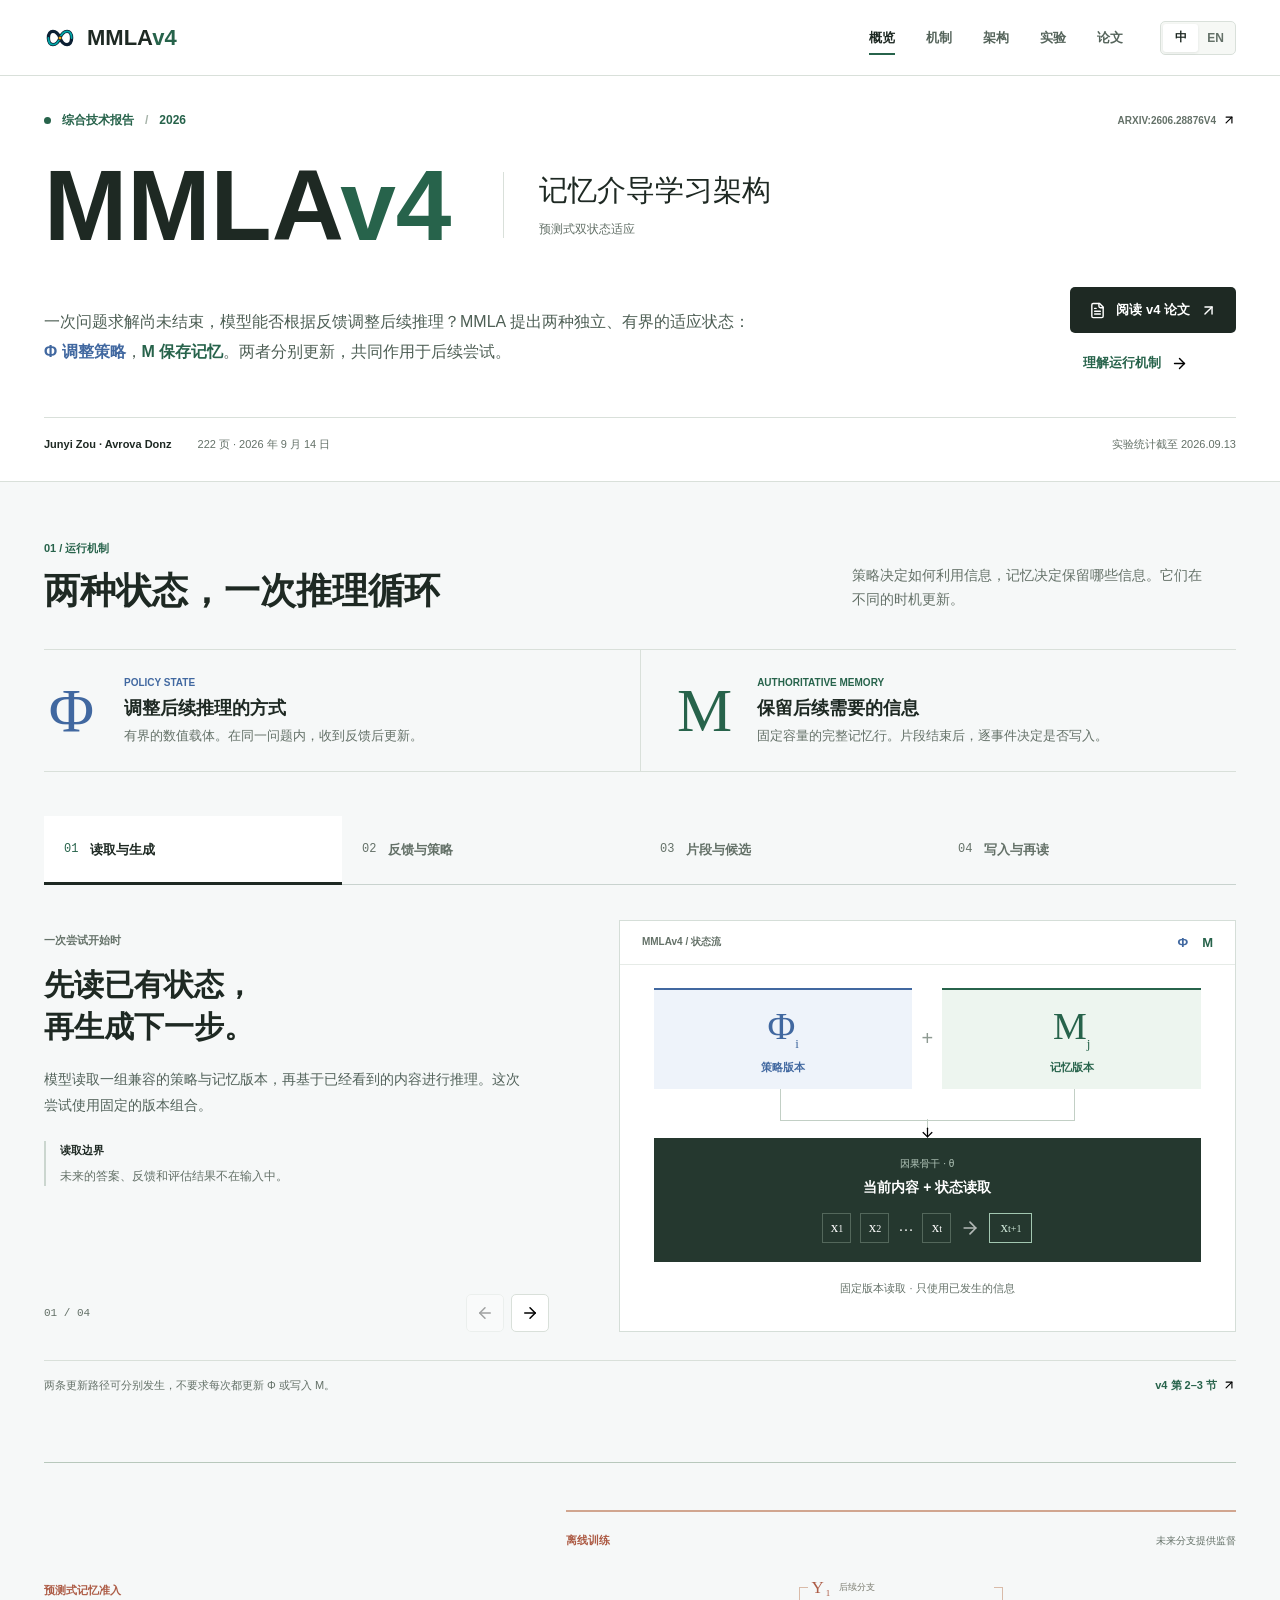
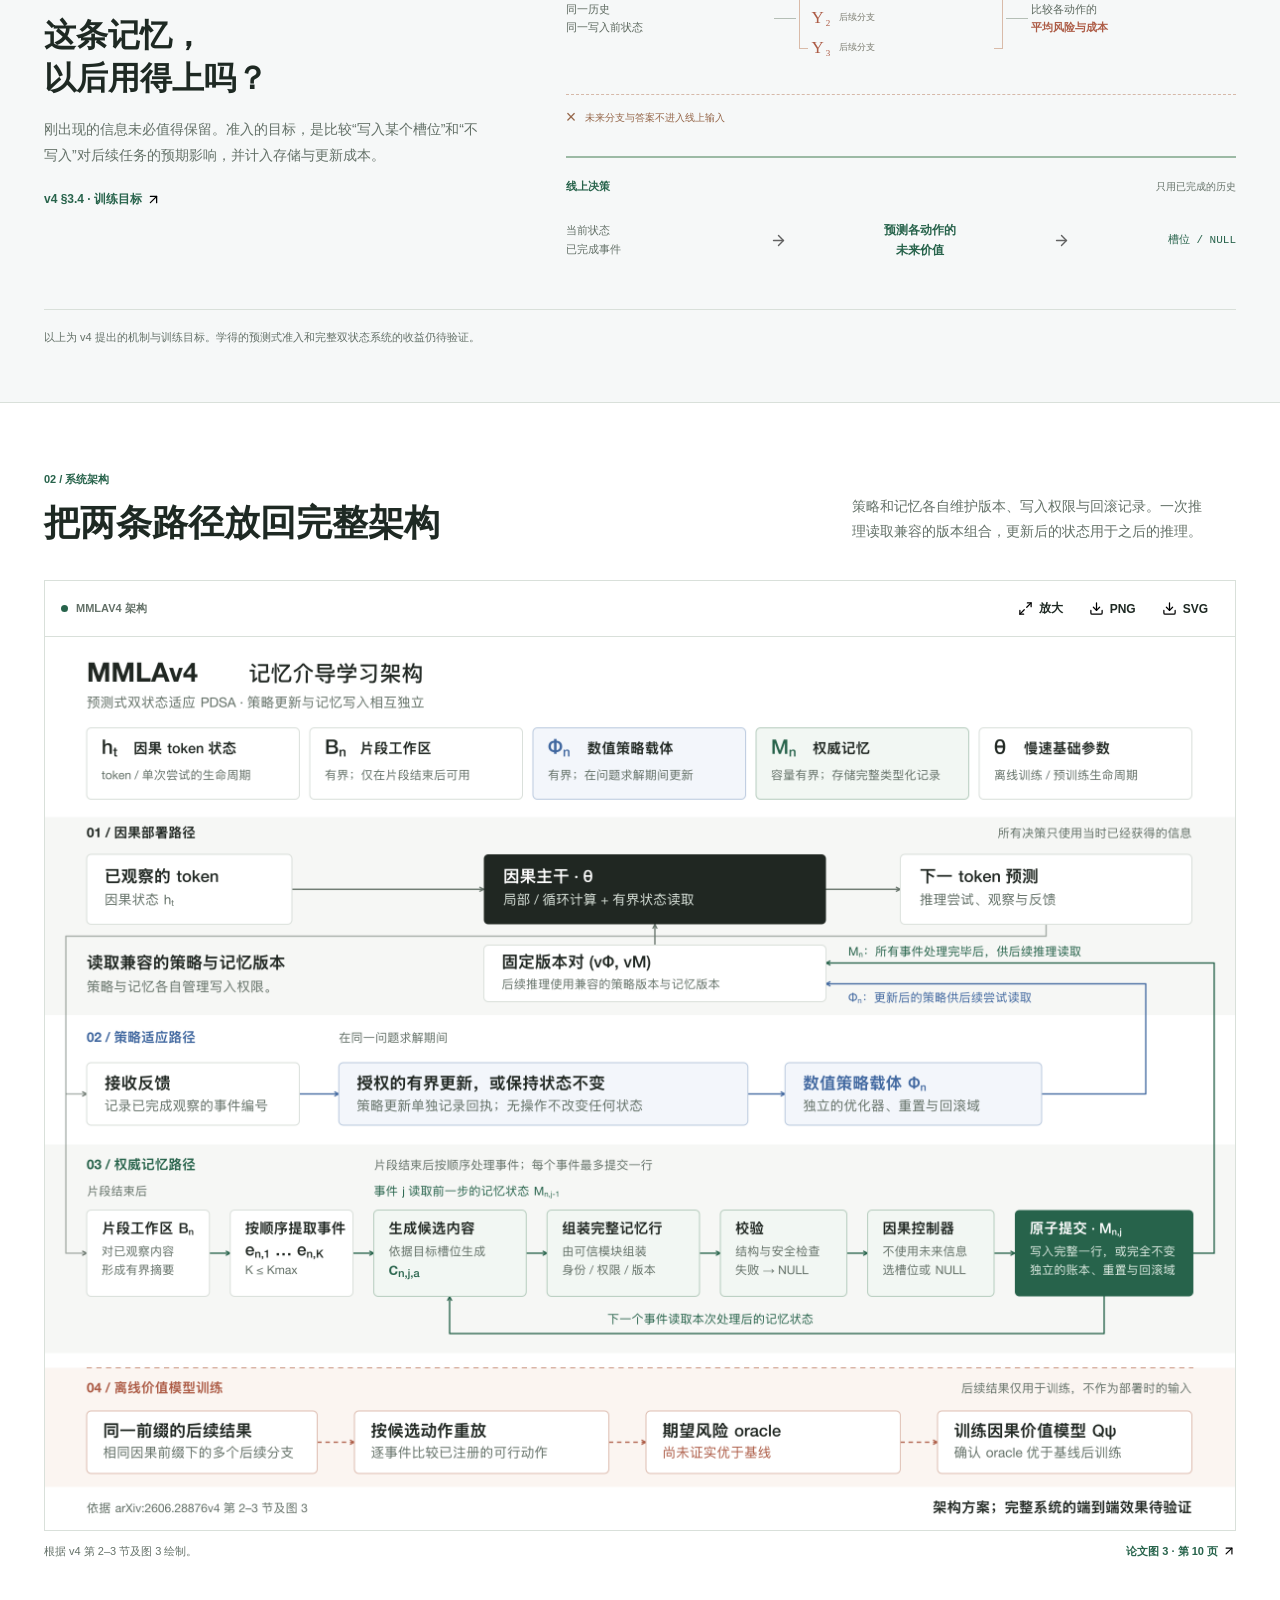
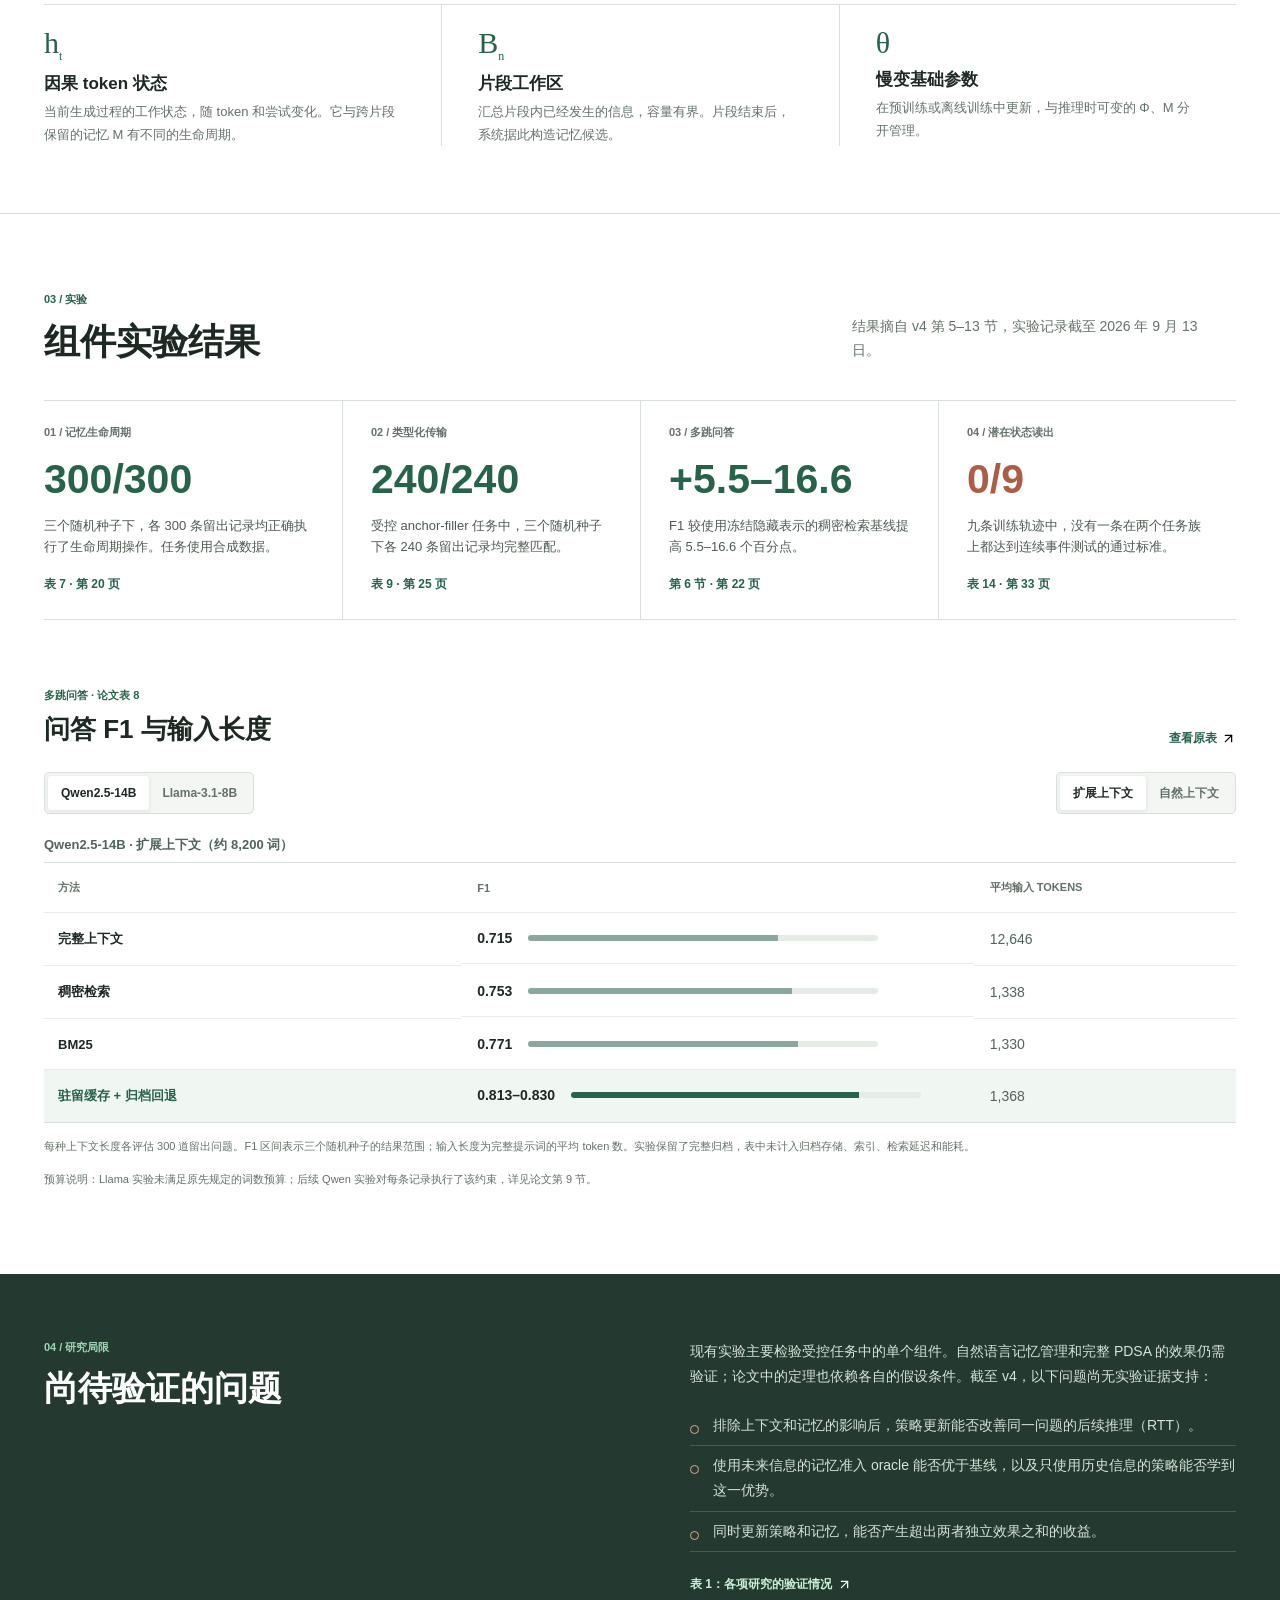
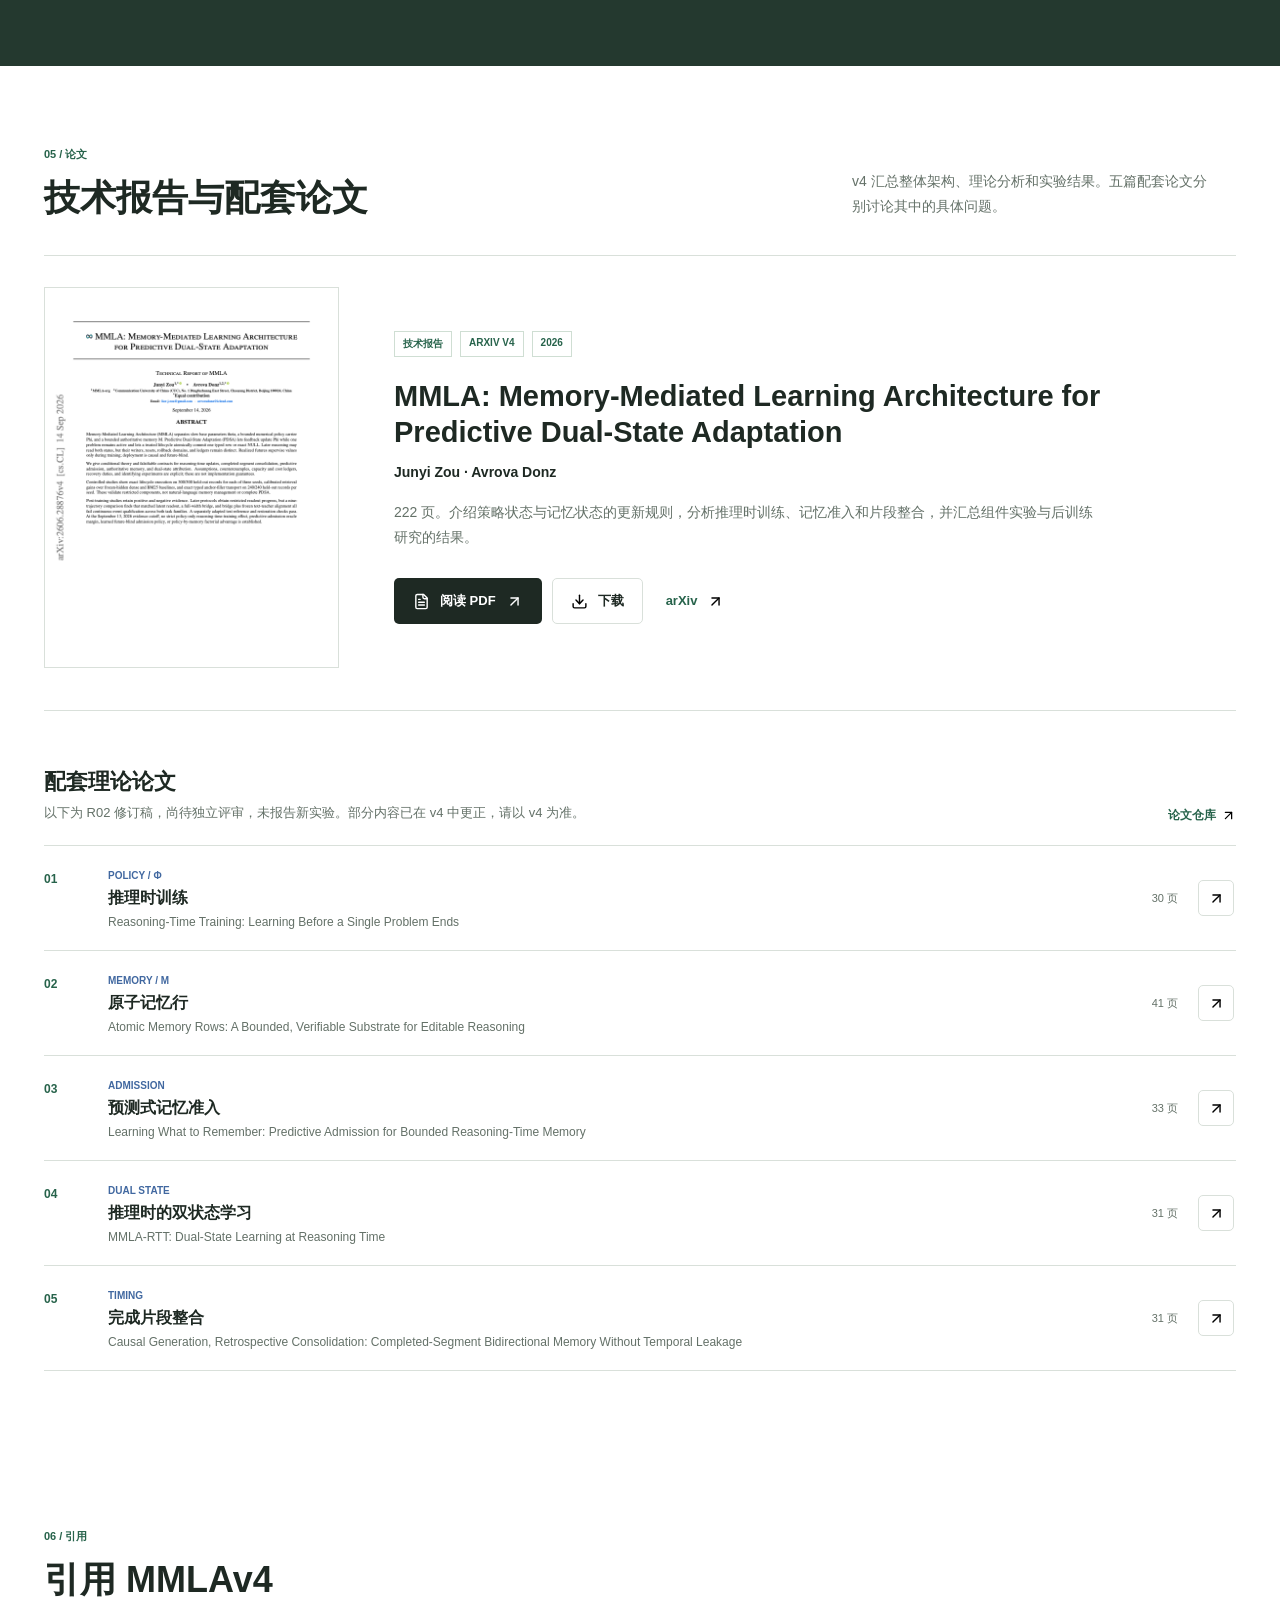
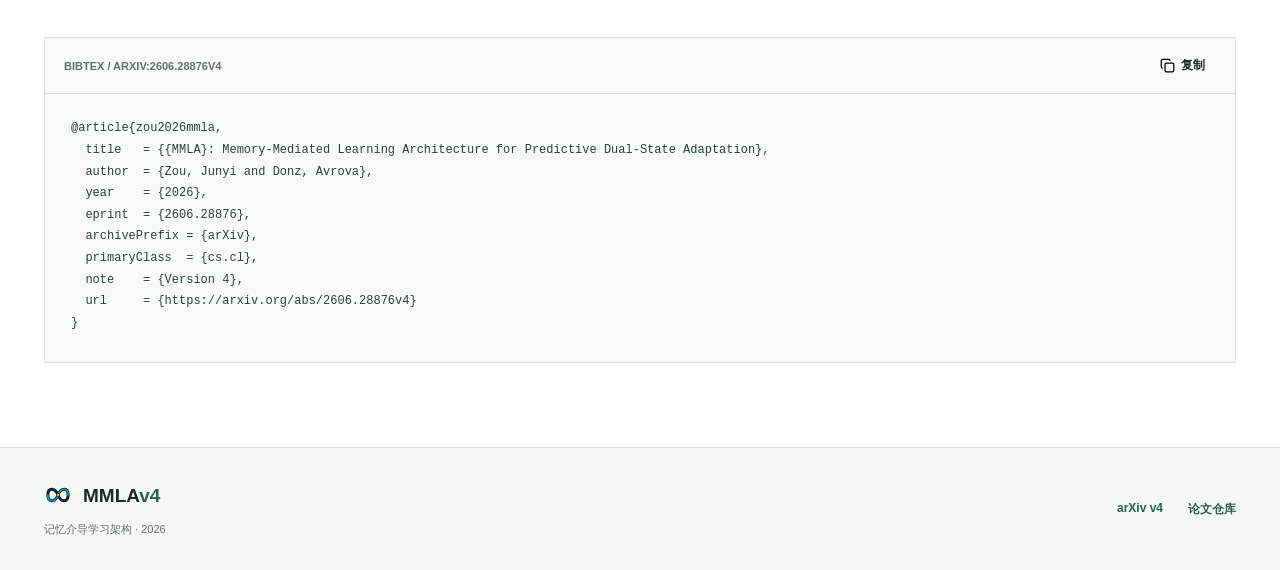
==== commit 90dcc27e: "Refine MMLAv4 design and add interactive mechanism walkthrough" ====
--- a/index.html
+++ b/index.html
@@ -23,10 +23,10 @@
         </a>
         <nav id="site-nav" class="site-nav" data-label-zh="页面导航" data-label-en="Page navigation" aria-label="页面导航">
           <a href="#overview"><span class="lang-zh">概览</span><span class="lang-en">Overview</span></a>
+          <a href="#implementation"><span class="lang-zh">机制</span><span class="lang-en">Mechanisms</span></a>
           <a href="#architecture"><span class="lang-zh">架构</span><span class="lang-en">Architecture</span></a>
           <a href="#evidence"><span class="lang-zh">实验</span><span class="lang-en">Results</span></a>
           <a href="#papers"><span class="lang-zh">论文</span><span class="lang-en">Papers</span></a>
-          <a href="#implementation"><span class="lang-zh">代码</span><span class="lang-en">Code</span></a>
         </nav>
         <div class="header-controls">
           <div class="language-switch" role="group" data-label-zh="语言" data-label-en="Language" aria-label="语言">
@@ -42,37 +42,118 @@
 
     <main id="main">
       <section id="overview" class="lead-section page-width" aria-labelledby="page-title">
-        <div class="lead-main">
-          <div class="eyebrow"><span class="edition-dot"></span> ARXIV:2606.28876V4 <span class="eyebrow-divider">/</span> 14 SEP 2026</div>
+        <div class="lead-topline">
+          <p class="eyebrow"><span class="edition-dot"></span><span class="lang-zh">综合技术报告</span><span class="lang-en">Integrated technical report</span><span class="eyebrow-divider">/</span> 2026</p>
+          <a href="https://arxiv.org/abs/2606.28876v4" target="_blank" rel="noopener noreferrer">ARXIV:2606.28876V4 <img src="assets/icons/arrow-up-right.svg" alt="" /></a>
+        </div>
+        <div class="lead-heading">
           <h1 id="page-title">MMLA<span>v4</span></h1>
-          <p class="lead-title"><span class="lang-zh">记忆介导学习架构</span><span class="lang-en">Memory-Mediated Learning Architecture</span></p>
-          <p class="lead-subtitle"><span class="lang-zh">预测式双状态适应</span><span class="lang-en">Predictive Dual-State Adaptation</span></p>
+          <div><p class="lead-title"><span class="lang-zh">记忆介导学习架构</span><span class="lang-en">Memory-Mediated <br />Learning Architecture</span></p><p class="lead-subtitle"><span class="lang-zh">预测式双状态适应</span><span class="lang-en">Predictive Dual-State Adaptation</span></p></div>
+        </div>
+        <div class="lead-intro">
           <p class="lead-description">
-            <span class="lang-zh">MMLA 为模型设计了两种有界状态：策略状态 <strong>Φ</strong> 根据同一问题内的反馈更新，记忆 <strong>M</strong> 保存已完成片段中的信息。v4 讨论这两种状态如何分别更新，并供后续推理共同使用。</span>
-            <span class="lang-en">MMLA proposes two bounded states for reasoning. Policy state <strong>Φ</strong> adapts to feedback within a problem; memory <strong>M</strong> stores information from completed segments. v4 defines how they are updated separately and used in later reasoning.</span>
+            <span class="lang-zh">一次问题求解尚未结束，模型能否根据反馈调整后续推理？MMLA 提出两种独立、有界的适应状态：<strong class="policy-text">Φ 调整策略</strong>，<strong class="memory-text">M 保存记忆</strong>。两者分别更新，共同作用于后续尝试。</span>
+            <span class="lang-en">Can a model use feedback to adapt before a problem is finished? MMLA proposes two independent, bounded states: <strong class="policy-text">Φ adapts the policy</strong>; <strong class="memory-text">M retains memory</strong>. Each is updated separately, and both inform later attempts.</span>
           </p>
           <div class="lead-actions">
             <a class="button button-dark" href="assets/papers/2606.28876v4.pdf" target="_blank" rel="noopener noreferrer"><img src="assets/icons/file-text.svg" alt="" /><span class="lang-zh">阅读 v4 论文</span><span class="lang-en">Read the v4 paper</span><img src="assets/icons/arrow-up-right.svg" alt="" /></a>
-            <a class="button button-text" href="#architecture"><span class="lang-zh">查看架构</span><span class="lang-en">View architecture</span><img src="assets/icons/arrow-right.svg" alt="" /></a>
-          </div>
-        </div>
-        <aside class="lead-aside" data-label-zh="报告详情" data-label-en="Report details" aria-label="报告详情">
-          <div class="aside-rule"></div>
-          <p class="aside-label"><span class="lang-zh">综合技术报告</span><span class="lang-en">Integrated technical report</span></p>
-          <dl>
-            <div><dt><span class="lang-zh">作者</span><span class="lang-en">Authors</span></dt><dd>Junyi Zou · Avrova Donz</dd></div>
-            <div><dt><span class="lang-zh">篇幅</span><span class="lang-en">Length</span></dt><dd><span class="lang-zh">222 页</span><span class="lang-en">222 pages</span></dd></div>
-            <div><dt><span class="lang-zh">实验统计截至</span><span class="lang-en">Results through</span></dt><dd>13 Sep 2026</dd></div>
-            <div><dt>DOI</dt><dd>10.48550/arXiv.2606.28876</dd></div>
-          </dl>
-          <a class="aside-link" href="https://arxiv.org/abs/2606.28876v4" target="_blank" rel="noopener noreferrer">arXiv v4 <img src="assets/icons/arrow-up-right.svg" alt="" /></a>
-        </aside>
+            <a class="button button-text" href="#implementation"><span class="lang-zh">理解运行机制</span><span class="lang-en">Explore the mechanism</span><img src="assets/icons/arrow-right.svg" alt="" /></a>
+          </div>
+        </div>
+        <div class="lead-meta"><span>Junyi Zou · Avrova Donz</span><span><span class="lang-zh">222 页 · 2026 年 9 月 14 日</span><span class="lang-en">222 pages · 14 Sep 2026</span></span><span><span class="lang-zh">实验统计截至 2026.09.13</span><span class="lang-en">Results through 13 Sep 2026</span></span></div>
+      </section>
+
+      <section id="implementation" class="implementation-section section-band" aria-labelledby="implementation-title">
+        <div class="page-width">
+          <div class="section-heading"><div><p class="section-index">01 / <span class="lang-zh">运行机制</span><span class="lang-en">Mechanisms</span></p><h2 id="implementation-title"><span class="lang-zh">两种状态，一次推理循环</span><span class="lang-en">Two states. One reasoning loop.</span></h2></div><p class="section-summary"><span class="lang-zh">策略决定如何利用信息，记忆决定保留哪些信息。它们在不同的时机更新。</span><span class="lang-en">Policy shapes how information is used. Memory determines what is retained. They change at different points in the loop.</span></p></div>
+          <div class="state-definitions">
+            <article class="state-definition policy-definition"><span class="state-symbol" aria-hidden="true">Φ</span><div><p class="state-kicker">POLICY STATE</p><h3><span class="lang-zh">调整后续推理的方式</span><span class="lang-en">Adapt how to reason</span></h3><p><span class="lang-zh">有界的数值载体。在同一问题内，收到反馈后更新。</span><span class="lang-en">A bounded numerical carrier, updated from feedback within the same problem.</span></p></div></article>
+            <article class="state-definition memory-definition"><span class="state-symbol" aria-hidden="true">M</span><div><p class="state-kicker">AUTHORITATIVE MEMORY</p><h3><span class="lang-zh">保留后续需要的信息</span><span class="lang-en">Retain what may be needed</span></h3><p><span class="lang-zh">固定容量的完整记忆行。片段结束后，逐事件决定是否写入。</span><span class="lang-en">Complete rows in a fixed capacity. After a segment ends, each event may lead to a write.</span></p></div></article>
+          </div>
+
+          <div id="mechanism-explorer" class="mechanism-explorer" data-step="read" data-outcome="write">
+            <div class="flow-tabs" role="tablist" data-label-zh="推理循环阶段" data-label-en="Reasoning loop stages" aria-label="推理循环阶段">
+              <button id="flow-tab-read" type="button" role="tab" aria-selected="true" aria-controls="flow-panel" tabindex="0" data-flow-step="read"><span class="flow-tab-number">01</span><span><span class="lang-zh">读取与生成</span><span class="lang-en">Read &amp; reason</span></span></button>
+              <button id="flow-tab-adapt" type="button" role="tab" aria-selected="false" aria-controls="flow-panel" tabindex="-1" data-flow-step="adapt"><span class="flow-tab-number">02</span><span><span class="lang-zh">反馈与策略</span><span class="lang-en">Adapt policy</span></span></button>
+              <button id="flow-tab-consolidate" type="button" role="tab" aria-selected="false" aria-controls="flow-panel" tabindex="-1" data-flow-step="consolidate"><span class="flow-tab-number">03</span><span><span class="lang-zh">片段与候选</span><span class="lang-en">Build a candidate</span></span></button>
+              <button id="flow-tab-publish" type="button" role="tab" aria-selected="false" aria-controls="flow-panel" tabindex="-1" data-flow-step="publish"><span class="flow-tab-number">04</span><span><span class="lang-zh">写入与再读</span><span class="lang-en">Commit &amp; reuse</span></span></button>
+            </div>
+            <div id="flow-panel" class="flow-panel" role="tabpanel" aria-labelledby="flow-tab-read" tabindex="0">
+              <div class="flow-narrative">
+                <div class="flow-copy-stack">
+                  <div data-flow-copy="read">
+                    <p class="flow-phase"><span class="lang-zh">一次尝试开始时</span><span class="lang-en">At the start of an attempt</span></p>
+                    <h3><span class="lang-zh">先读已有状态，<br />再生成下一步。</span><span class="lang-en">Read the current states.<br />Then reason forward.</span></h3>
+                    <p><span class="lang-zh">模型读取一组兼容的策略与记忆版本，再基于已经看到的内容进行推理。这次尝试使用固定的版本组合。</span><span class="lang-en">The model reads compatible versions of policy and memory, then reasons from what it has already observed. That pair stays fixed for the attempt.</span></p>
+                    <div class="flow-rule"><span class="rule-label"><span class="lang-zh">读取边界</span><span class="lang-en">Read boundary</span></span><span class="lang-zh">未来的答案、反馈和评估结果不在输入中。</span><span class="lang-en">Future answers, feedback, and evaluation results are unavailable.</span></div>
+                  </div>
+                  <div data-flow-copy="adapt" hidden>
+                    <p class="flow-phase policy-text"><span class="lang-zh">同一问题仍在求解中</span><span class="lang-en">While the same problem is being solved</span></p>
+                    <h3><span class="lang-zh">反馈到达后，<br />策略可以改变。</span><span class="lang-en">New feedback can<br />change the policy.</span></h3>
+                    <p><span class="lang-zh">已完成尝试的反馈可以触发对 Φ 的有界更新，也可以不更新。新的 Φ 供后续尝试读取，无需等到整道问题结束。</span><span class="lang-en">Feedback from a completed attempt may trigger a bounded update to Φ, or no update. Later attempts can use the new Φ before the whole problem ends.</span></p>
+                    <div class="flow-rule"><span class="rule-label"><span class="lang-zh">独立更新</span><span class="lang-en">Separate updates</span></span><span class="lang-zh">更新 Φ 不等于改写记忆 M，也不等于在线改写基础参数 θ。</span><span class="lang-en">Updating Φ does not rewrite memory M or the base parameters θ.</span></div>
+                  </div>
+                  <div data-flow-copy="consolidate" hidden>
+                    <p class="flow-phase memory-text"><span class="lang-zh">片段完成之后</span><span class="lang-en">After a segment ends</span></p>
+                    <h3><span class="lang-zh">把已发生的内容，<br />整理成候选记忆。</span><span class="lang-en">Turn completed events<br />into memory candidates.</span></h3>
+                    <p><span class="lang-zh">系统回看已完成片段，按顺序处理事件。神经模型针对各可行槽位提出内容，可信模块组装完整候选行，再校验字段和写入权限。</span><span class="lang-en">The system reviews the completed segment and processes its events in order. A neural model proposes content for each feasible slot; a trusted module assembles and validates the complete candidate rows.</span></p>
+                    <div class="flow-rule"><span class="rule-label"><span class="lang-zh">提交边界</span><span class="lang-en">Commit boundary</span></span><span class="lang-zh">生成候选内容并不直接改变权威记忆。</span><span class="lang-en">Proposing content does not itself change authoritative memory.</span></div>
+                  </div>
+                  <div data-flow-copy="publish" hidden>
+                    <p class="flow-phase memory-text"><span class="lang-zh">每个事件的写入决策</span><span class="lang-en">The decision for each event</span></p>
+                    <h3><span class="lang-zh">提交完整一行，<br />或者保持原样。</span><span class="lang-en">Commit one full row.<br />Or change nothing.</span></h3>
+                    <p><span class="lang-zh">控制器从可行槽位和 NULL 中选择。一次事件最多替换一行，后一个事件读取前一个事件处理后的记忆；所有事件处理完，再供后续推理使用。</span><span class="lang-en">The controller chooses a feasible slot or NULL. Each event replaces at most one row; the next event reads the resulting memory. Later reasoning reads it after all events are processed.</span></p>
+                    <div class="flow-rule"><span class="rule-label"><span class="lang-zh">容量与回滚</span><span class="lang-en">Capacity &amp; rollback</span></span><span class="lang-zh">记忆容量不增长。Φ 与 M 分别维护版本和恢复记录。</span><span class="lang-en">Memory capacity stays fixed. Φ and M keep separate versions and restore records.</span></div>
+                  </div>
+                </div>
+                <div class="flow-navigation"><span id="flow-counter">01 / 04</span><div><button id="flow-previous" class="icon-button" type="button" disabled data-label-zh="上一个阶段" data-label-en="Previous stage" aria-label="上一个阶段" title="上一个阶段"><img class="arrow-back" src="assets/icons/arrow-right.svg" alt="" /></button><button id="flow-next" class="icon-button" type="button" data-label-zh="下一个阶段" data-label-en="Next stage" aria-label="下一个阶段" title="下一个阶段"><img src="assets/icons/arrow-right.svg" alt="" /></button></div></div>
+              </div>
+              <div class="flow-visual">
+                <div class="visual-heading"><span>MMLAv4 / <span class="lang-zh">状态流</span><span class="lang-en">STATE FLOW</span></span><span class="visual-notation"><span class="policy-key">Φ</span><span class="memory-key">M</span></span></div>
+                <div class="flow-scene" data-flow-scene="read">
+                  <div class="read-pair"><div class="read-state policy-state"><span class="visual-symbol">Φ<sub>i</sub></span><span><span class="lang-zh">策略版本</span><span class="lang-en">Policy version</span></span></div><span class="pair-plus" aria-hidden="true">+</span><div class="read-state memory-state"><span class="visual-symbol">M<sub>j</sub></span><span><span class="lang-zh">记忆版本</span><span class="lang-en">Memory version</span></span></div></div>
+                  <div class="merge-connector" aria-hidden="true"><img src="assets/icons/arrow-right.svg" alt="" /></div>
+                  <div class="reasoning-node"><span class="node-eyebrow"><span class="lang-zh">因果骨干 · θ</span><span class="lang-en">CAUSAL BACKBONE · θ</span></span><strong><span class="lang-zh">当前内容 + 状态读取</span><span class="lang-en">Observed context + state reads</span></strong><div class="token-sequence" aria-label="x1, x2, ..., xt to xt+1"><span>x<sub>1</sub></span><span>x<sub>2</sub></span><span>…</span><span>x<sub>t</sub></span><img src="assets/icons/arrow-right.svg" alt="" /><span class="next-token">x<sub>t+1</sub></span></div></div>
+                  <p class="scene-caption"><span class="lang-zh">固定版本读取 · 只使用已发生的信息</span><span class="lang-en">Pinned versions · Only observed information</span></p>
+                </div>
+                <div class="flow-scene" data-flow-scene="adapt" hidden>
+                  <div class="feedback-source"><span class="event-marker"></span><span><span class="lang-zh">已收到的反馈</span><span class="lang-en">Received feedback</span></span></div>
+                  <img class="vertical-arrow" src="assets/icons/arrow-right.svg" alt="" />
+                  <div class="policy-update"><p><span class="lang-zh">有界数值更新</span><span class="lang-en">BOUNDED NUMERICAL UPDATE</span></p><div class="state-transition"><span>Φ<sub>i</sub></span><img src="assets/icons/arrow-right.svg" alt="" /><span>Φ<sub>i+1</sub></span></div><span><span class="lang-zh">或保持 Φ 不变</span><span class="lang-en">Or leave Φ unchanged</span></span></div>
+                  <div class="unchanged-states"><span><b>θ</b><span class="lang-zh">基础参数不变</span><span class="lang-en">Base unchanged</span></span><span><b>M</b><span class="lang-zh">记忆不变</span><span class="lang-en">Memory unchanged</span></span></div>
+                  <p class="scene-caption"><span class="lang-zh">下次尝试读取新的策略版本</span><span class="lang-en">The next attempt can read the new policy version</span></p>
+                </div>
+                <div class="flow-scene" data-flow-scene="consolidate" hidden>
+                  <div class="completed-segment"><span class="segment-events">e<sub>1</sub> <i></i> e<sub>2</sub> <i></i> … <i></i> e<sub>K</sub></span><span><img src="assets/icons/check.svg" alt="" /><span class="lang-zh">片段已完成</span><span class="lang-en">Segment complete</span></span></div>
+                  <ol class="assembly-steps"><li><span>01</span><div><strong><span class="lang-zh">提出内容</span><span class="lang-en">Propose content</span></strong><small><span class="lang-zh">神经提议器 · 分别针对可行槽位</span><span class="lang-en">Neural proposer · Each feasible slot</span></small></div></li><li><span>02</span><div><strong><span class="lang-zh">组装完整行</span><span class="lang-en">Assemble complete rows</span></strong><small><span class="lang-zh">可信模块 · 完整字段</span><span class="lang-en">Trusted module · Complete fields</span></small></div></li><li><span>03</span><div><strong><span class="lang-zh">校验候选</span><span class="lang-en">Validate the candidates</span></strong><small><span class="lang-zh">类型、来源与写入权限</span><span class="lang-en">Type, provenance, write permissions</span></small></div></li></ol>
+                  <p class="scene-caption"><span class="lang-zh">各槽位的候选行就绪，等待准入决策</span><span class="lang-en">Candidates are ready for the admission decision.</span></p>
+                </div>
+                <div class="flow-scene" data-flow-scene="publish" hidden>
+                  <div class="memory-choice"><span><span class="lang-zh">动作示意</span><span class="lang-en">ACTION EXAMPLE</span></span><div class="segmented" role="group" data-label-zh="记忆提交动作" data-label-en="Memory commit action" aria-label="记忆提交动作"><button type="button" data-memory-outcome="write" class="is-active" aria-pressed="true"><span class="lang-zh">写入一行</span><span class="lang-en">Write a row</span></button><button type="button" data-memory-outcome="null" aria-pressed="false">NULL</button></div></div>
+                  <div class="memory-ledger"><div class="ledger-header"><span><span class="lang-zh">权威记忆 M</span><span class="lang-en">AUTHORITATIVE MEMORY M</span></span><span><span class="lang-zh">固定容量</span><span class="lang-en">FIXED CAPACITY</span></span></div><div class="ledger-row"><span>01</span><span class="row-bars" aria-hidden="true"><i></i><i></i></span><span class="row-status"><span class="lang-zh">保留</span><span class="lang-en">Retained</span></span></div><div class="ledger-row target-row"><span>02</span><span class="row-content"><span data-outcome-copy="write"><span class="lang-zh">完整候选行</span><span class="lang-en">Complete candidate row</span></span><span data-outcome-copy="null" hidden><span class="lang-zh">原记忆行</span><span class="lang-en">Original memory row</span></span></span><span class="row-status"><span class="write-marker">↳</span><span class="null-marker">=</span></span></div><div class="ledger-row"><span>03</span><span class="row-bars" aria-hidden="true"><i></i><i></i></span><span class="row-status"><span class="lang-zh">保留</span><span class="lang-en">Retained</span></span></div><div class="ledger-continuation">…</div><div class="ledger-row"><span>N</span><span class="row-bars" aria-hidden="true"><i></i><i></i></span><span class="row-status"><span class="lang-zh">保留</span><span class="lang-en">Retained</span></span></div></div>
+                  <p class="scene-caption" data-outcome-copy="write"><span class="lang-zh">仅替换槽位 02 · 其余行保持原样</span><span class="lang-en">Only slot 02 is replaced. All other rows stay unchanged.</span></p><p class="scene-caption" data-outcome-copy="null" hidden><span class="lang-zh">NULL 不删除记忆，也不改变记忆版本。</span><span class="lang-en">NULL neither deletes memory nor changes its version.</span></p>
+                </div>
+              </div>
+            </div>
+            <div class="flow-footnote"><span><span class="lang-zh">两条更新路径可分别发生，不要求每次都更新 Φ 或写入 M。</span><span class="lang-en">The two update paths are independent. Neither must run on every attempt.</span></span><a href="assets/papers/2606.28876v4.pdf#page=8" target="_blank" rel="noopener noreferrer"><span class="lang-zh">v4 第 2–3 节</span><span class="lang-en">v4 §§2–3</span><img src="assets/icons/arrow-up-right.svg" alt="" /></a></div>
+          </div>
+
+          <div class="admission-section">
+            <div class="admission-copy"><p class="section-index"><span class="lang-zh">预测式记忆准入</span><span class="lang-en">Predictive memory admission</span></p><h3><span class="lang-zh">这条记忆，<br />以后用得上吗？</span><span class="lang-en">Will this memory<br />help later?</span></h3><p><span class="lang-zh">刚出现的信息未必值得保留。准入的目标，是比较“写入某个槽位”和“不写入”对后续任务的预期影响，并计入存储与更新成本。</span><span class="lang-en">Recent information is not always worth keeping. Admission aims to compare the expected effect of writing to a slot against writing nothing, including storage and update costs.</span></p><a class="section-source" href="assets/papers/2606.28876v4.pdf#page=14" target="_blank" rel="noopener noreferrer"><span class="lang-zh">v4 §3.4 · 训练目标</span><span class="lang-en">v4 §3.4 · Training objective</span><img src="assets/icons/arrow-up-right.svg" alt="" /></a></div>
+            <div class="admission-paths">
+              <div class="admission-path training-path"><div class="path-heading"><span class="path-tag"><span class="lang-zh">离线训练</span><span class="lang-en">OFFLINE TRAINING</span></span><span><span class="lang-zh">未来分支提供监督</span><span class="lang-en">Future branches provide targets</span></span></div><div class="branch-diagram"><div class="branch-origin"><span class="lang-zh">同一历史<br />同一写入前状态</span><span class="lang-en">Same history<br />Same pre-write state</span></div><div class="branch-futures"><span>Y<sub>1</sub><span class="lang-zh">后续分支</span><span class="lang-en">Continuation</span></span><span>Y<sub>2</sub><span class="lang-zh">后续分支</span><span class="lang-en">Continuation</span></span><span>Y<sub>3</sub><span class="lang-zh">后续分支</span><span class="lang-en">Continuation</span></span></div><div class="branch-result"><span class="lang-zh">比较各动作的<br /><strong>平均风险与成本</strong></span><span class="lang-en">Compare actions by<br /><strong>mean risk and cost</strong></span></div></div></div>
+              <div class="training-boundary"><span class="boundary-cross" aria-hidden="true">×</span><span class="lang-zh">未来分支与答案不进入线上输入</span><span class="lang-en">Future branches and answers are excluded from deployment inputs</span></div>
+              <div class="admission-path deployment-path"><div class="path-heading"><span class="path-tag"><span class="lang-zh">线上决策</span><span class="lang-en">DEPLOYMENT</span></span><span><span class="lang-zh">只用已完成的历史</span><span class="lang-en">Only completed history is available</span></span></div><div class="deployment-flow"><span><span class="lang-zh">当前状态<br />已完成事件</span><span class="lang-en">Current state<br />Completed event</span></span><img src="assets/icons/arrow-right.svg" alt="" /><strong><span class="lang-zh">预测各动作的<br />未来价值</span><span class="lang-en">Predict each action's<br />future value</span></strong><img src="assets/icons/arrow-right.svg" alt="" /><span class="admission-action"><span class="lang-zh">槽位 / NULL</span><span class="lang-en">Slot / NULL</span></span></div></div>
+            </div>
+          </div>
+          <p class="mechanism-footnote"><span class="lang-zh">以上为 v4 提出的机制与训练目标。学得的预测式准入和完整双状态系统的收益仍待验证。</span><span class="lang-en">These are the mechanisms and training objectives proposed in v4. The benefits of learned predictive admission and the full dual-state system remain unverified.</span></p>
+        </div>
       </section>
 
       <section id="architecture" class="architecture-section section-band" aria-labelledby="architecture-title">
         <div class="page-width">
           <div class="section-heading architecture-heading">
-            <div><p class="section-index">01 / <span class="lang-zh">系统架构</span><span class="lang-en">Architecture</span></p><h2 id="architecture-title"><span class="lang-zh">策略更新与记忆管理</span><span class="lang-en">Policy updates and memory management</span></h2></div>
+            <div><p class="section-index">02 / <span class="lang-zh">系统架构</span><span class="lang-en">Architecture</span></p><h2 id="architecture-title"><span class="lang-zh">把两条路径放回完整架构</span><span class="lang-en">The two paths in the full architecture</span></h2></div>
             <p class="section-summary"><span class="lang-zh">策略和记忆各自维护版本、写入权限与回滚记录。一次推理读取兼容的版本组合，更新后的状态用于之后的推理。</span><span class="lang-en">Policy and memory have separate versions, write permissions, and rollback records. Each attempt reads a compatible pair; updates become available to later attempts.</span></p>
           </div>
           <div class="diagram-toolbar">
@@ -88,16 +169,16 @@
           </button>
           <div class="architecture-caption"><span><span class="lang-zh">根据 v4 第 2–3 节及图 3 绘制。</span><span class="lang-en">Based on v4 Sections 2–3 and Figure 3.</span></span><a href="assets/papers/2606.28876v4.pdf#page=10" target="_blank" rel="noopener noreferrer"><span class="lang-zh">论文图 3 · 第 10 页</span><span class="lang-en">Paper Fig. 3 · p. 10</span><img src="assets/icons/arrow-up-right.svg" alt="" /></a></div>
           <div class="architecture-principles">
-            <article><span class="principle-number">01</span><h3><span class="lang-zh">问题内的策略更新</span><span class="lang-en">Policy adaptation within a problem</span></h3><p><span class="lang-zh">同一问题求解期间，反馈可以触发一次有界更新，也可以保持策略状态不变。后续尝试读取更新后的策略。</span><span class="lang-en">While a problem is being solved, feedback may trigger a bounded policy update or leave the state unchanged. Later attempts read the updated policy.</span></p></article>
-            <article><span class="principle-number">02</span><h3><span class="lang-zh">片段结束后的记忆写入</span><span class="lang-en">Memory updates after a segment ends</span></h3><p><span class="lang-zh">片段结束后，系统按顺序处理其中的事件。每次替换一条完整记忆行，或执行 NULL，保留原状态。</span><span class="lang-en">Once a segment ends, its events are processed in order. Each event replaces one complete memory row or takes the NULL action, preserving the existing state.</span></p></article>
-            <article><span class="principle-number">03</span><h3><span class="lang-zh">训练时的未来监督</span><span class="lang-en">Future outcomes as training signals</span></h3><p><span class="lang-zh">训练时，同一历史之后的多个分支用于估计写入动作的价值。部署时只使用当时已有的信息。</span><span class="lang-en">During training, multiple continuations of the same history are used to estimate the value of memory actions. Deployment uses only information already available.</span></p></article>
+            <article><span class="support-symbol">h<sub>t</sub></span><h3><span class="lang-zh">因果 token 状态</span><span class="lang-en">Causal token state</span></h3><p><span class="lang-zh">当前生成过程的工作状态，随 token 和尝试变化。它与跨片段保留的记忆 M 有不同的生命周期。</span><span class="lang-en">The working state of generation changes across tokens and attempts. Its lifetime differs from memory M, which persists across segments.</span></p></article>
+            <article><span class="support-symbol">B<sub>n</sub></span><h3><span class="lang-zh">片段工作区</span><span class="lang-en">Segment workspace</span></h3><p><span class="lang-zh">汇总片段内已经发生的信息，容量有界。片段结束后，系统据此构造记忆候选。</span><span class="lang-en">A bounded summary of information observed within a segment. After the segment ends, it supports the construction of memory candidates.</span></p></article>
+            <article><span class="support-symbol">θ</span><h3><span class="lang-zh">慢变基础参数</span><span class="lang-en">Slow base parameters</span></h3><p><span class="lang-zh">在预训练或离线训练中更新，与推理时可变的 Φ、M 分开管理。</span><span class="lang-en">Updated during pretraining or offline training, and managed separately from Φ and M, which can change during reasoning.</span></p></article>
           </div>
         </div>
       </section>
 
       <section id="evidence" class="evidence-section page-width" aria-labelledby="evidence-title">
         <div class="section-heading">
-          <div><p class="section-index">02 / <span class="lang-zh">实验</span><span class="lang-en">Experiments</span></p><h2 id="evidence-title"><span class="lang-zh">组件实验结果</span><span class="lang-en">Component results</span></h2></div>
+          <div><p class="section-index">03 / <span class="lang-zh">实验</span><span class="lang-en">Experiments</span></p><h2 id="evidence-title"><span class="lang-zh">组件实验结果</span><span class="lang-en">Component results</span></h2></div>
           <p class="section-summary"><span class="lang-zh">结果摘自 v4 第 5–13 节，实验记录截至 2026 年 9 月 13 日。</span><span class="lang-en">Results from Sections 5–13 of v4, covering experiments completed by 13 September 2026.</span></p>
         </div>
         <div class="evidence-stats">
@@ -128,7 +209,7 @@
 
       <section class="boundary-section section-band" aria-labelledby="boundary-title">
         <div class="page-width boundary-layout">
-          <div><p class="section-index">03 / <span class="lang-zh">研究局限</span><span class="lang-en">Limitations</span></p><h2 id="boundary-title"><span class="lang-zh">尚待验证的问题</span><span class="lang-en">Open questions</span></h2></div>
+          <div><p class="section-index">04 / <span class="lang-zh">研究局限</span><span class="lang-en">Limitations</span></p><h2 id="boundary-title"><span class="lang-zh">尚待验证的问题</span><span class="lang-en">Open questions</span></h2></div>
           <div class="boundary-copy">
             <p><span class="lang-zh">现有实验主要检验受控任务中的单个组件。自然语言记忆管理和完整 PDSA 的效果仍需验证；论文中的定理也依赖各自的假设条件。截至 v4，以下问题尚无实验证据支持：</span><span class="lang-en">The experiments test individual components under controlled conditions. Natural-language memory management and full PDSA performance remain unverified, and the theorems depend on their stated assumptions. v4 leaves three empirical questions open:</span></p>
             <ul>
@@ -142,7 +223,7 @@
       </section>
 
       <section id="papers" class="papers-section page-width" aria-labelledby="papers-title">
-        <div class="section-heading"><div><p class="section-index">04 / <span class="lang-zh">论文</span><span class="lang-en">Publications</span></p><h2 id="papers-title"><span class="lang-zh">技术报告与配套论文</span><span class="lang-en">Technical report and companion papers</span></h2></div><p class="section-summary"><span class="lang-zh">v4 汇总整体架构、理论分析和实验结果。五篇配套论文分别讨论其中的具体问题。</span><span class="lang-en">v4 brings together the architecture, theoretical analysis, and experimental results. Five companion papers develop individual parts of the theory.</span></p></div>
+        <div class="section-heading"><div><p class="section-index">05 / <span class="lang-zh">论文</span><span class="lang-en">Publications</span></p><h2 id="papers-title"><span class="lang-zh">技术报告与配套论文</span><span class="lang-en">Technical report and companion papers</span></h2></div><p class="section-summary"><span class="lang-zh">v4 汇总整体架构、理论分析和实验结果。五篇配套论文分别讨论其中的具体问题。</span><span class="lang-en">v4 brings together the architecture, theoretical analysis, and experimental results. Five companion papers develop individual parts of the theory.</span></p></div>
         <article class="featured-paper"><a class="paper-cover" href="assets/papers/2606.28876v4.pdf" target="_blank" rel="noopener noreferrer" data-label-zh="打开 MMLAv4 论文 PDF" data-label-en="Open MMLAv4 PDF" aria-label="打开 MMLAv4 论文 PDF"><img src="assets/mmla-v4-cover.png" data-label-zh="MMLAv4 技术报告第一页" data-label-en="The first page of the MMLAv4 technical report" alt="MMLAv4 技术报告第一页" width="600" height="776" loading="lazy" /></a><div class="featured-paper-copy"><div class="paper-tags"><span class="lang-zh">技术报告</span><span class="lang-en">TECHNICAL REPORT</span><span>ARXIV V4</span><span>2026</span></div><h3>MMLA: Memory-Mediated Learning Architecture for Predictive Dual-State Adaptation</h3><p class="featured-authors">Junyi Zou · Avrova Donz</p><p><span class="lang-zh">222 页。介绍策略状态与记忆状态的更新规则，分析推理时训练、记忆准入和片段整合，并汇总组件实验与后训练研究的结果。</span><span class="lang-en">222 pages covering update rules for policy and memory states, reasoning-time training, memory admission, and segment consolidation, with results from component experiments and post-training studies.</span></p><div class="paper-links"><a class="button button-dark" href="assets/papers/2606.28876v4.pdf" target="_blank" rel="noopener noreferrer"><img src="assets/icons/file-text.svg" alt="" /><span class="lang-zh">阅读 PDF</span><span class="lang-en">Read PDF</span><img src="assets/icons/arrow-up-right.svg" alt="" /></a><a class="button button-outline" href="assets/papers/2606.28876v4.pdf" download="2606.28876v4.pdf"><img src="assets/icons/download.svg" alt="" /><span class="lang-zh">下载</span><span class="lang-en">Download</span></a><a class="button button-text" href="https://arxiv.org/abs/2606.28876v4" target="_blank" rel="noopener noreferrer">arXiv <img src="assets/icons/arrow-up-right.svg" alt="" /></a></div></div></article>
         <div class="companion-head"><div><h3><span class="lang-zh">配套理论论文</span><span class="lang-en">Companion theory papers</span></h3><p><span class="lang-zh">以下为 R02 修订稿，尚待独立评审，未报告新实验。部分内容已在 v4 中更正，请以 v4 为准。</span><span class="lang-en">These R02 revisions await independent review and report no new experiments. Some details have been corrected in v4, which takes precedence.</span></p></div><a href="https://github.com/MMLA-org/mmla-memory" target="_blank" rel="noopener noreferrer"><span class="lang-zh">论文仓库</span><span class="lang-en">Paper repository</span><img src="assets/icons/arrow-up-right.svg" alt="" /></a></div>
         <div class="paper-list">
@@ -153,12 +234,6 @@
           <article class="paper-row"><span class="paper-number">05</span><div><span class="paper-topic">TIMING</span><h4><span class="lang-zh">完成片段整合</span><span class="lang-en">Completed-Segment Consolidation</span></h4><p>Causal Generation, Retrospective Consolidation: Completed-Segment Bidirectional Memory Without Temporal Leakage</p></div><span class="paper-pages"><span class="lang-zh">31 页</span><span class="lang-en">31 pp.</span></span><a href="https://github.com/MMLA-org/mmla-memory/blob/main/Completed_Segment_Consolidation.pdf" target="_blank" rel="noopener noreferrer" data-label-zh="打开完成片段整合论文" data-label-en="Open Completed-Segment Consolidation paper" aria-label="打开完成片段整合论文" title="打开完成片段整合论文"><img src="assets/icons/arrow-up-right.svg" alt="" /></a></article>
         </div>
       </section>
-
-      <section id="implementation" class="implementation-section section-band" aria-labelledby="implementation-title"><div class="page-width"><div class="section-heading"><div><p class="section-index">05 / <span class="lang-zh">代码</span><span class="lang-en">Code</span></p><h2 id="implementation-title"><span class="lang-zh">PDSA 实验代码</span><span class="lang-en">PDSA experimental code</span></h2></div><p class="section-summary"><span class="lang-zh">PDSA 仓库包含记忆管理、模型接口和策略状态的实验实现，以下列出相关模块。</span><span class="lang-en">The PDSA repository contains experimental implementations of memory management, model interfaces, and policy states.</span></p></div><div class="code-list">
-        <a href="https://github.com/MMLA-org/PDSA/blob/main/mmla_pdsa/iclr2027/memory.py" target="_blank" rel="noopener noreferrer"><span class="code-index">01</span><span class="code-main"><strong><span class="lang-zh">记忆管理</span><span class="lang-en">Memory management</span></strong><small><span class="lang-zh">在固定容量下处理已完成的观察，支持整行提交、精确 NULL 和版本恢复。</span><span class="lang-en">Processes completed observations within a fixed capacity, with whole-row commits, exact NULL actions, and versioned restore.</span></small><code>mmla_pdsa/iclr2027/memory.py</code></span><img src="assets/icons/arrow-up-right.svg" alt="" /></a>
-        <a href="https://github.com/MMLA-org/PDSA/blob/main/mmla_pdsa/model.py" target="_blank" rel="noopener noreferrer"><span class="code-index">02</span><span class="code-main"><strong><span class="lang-zh">模型记忆接口</span><span class="lang-en">Model memory interface</span></strong><small><span class="lang-zh">编码已完成的事件，并在训练、评估和生成时使用同一套记忆输入接口。</span><span class="lang-en">Encodes completed events and provides a shared memory input interface for training, evaluation, and generation.</span></small><code>mmla_pdsa/model.py</code></span><img src="assets/icons/arrow-up-right.svg" alt="" /></a>
-        <a href="https://github.com/MMLA-org/PDSA/blob/main/mmla_pdsa/iclr2027/internal_phi.py" target="_blank" rel="noopener noreferrer"><span class="code-index">03</span><span class="code-main"><strong><span class="lang-zh">策略状态 Φ</span><span class="lang-en">Policy state Φ</span></strong><small><span class="lang-zh">以独立的低秩参数表示策略状态，支持参数隔离、快照和恢复。</span><span class="lang-en">Represents the policy state with separate low-rank parameters, with parameter isolation, snapshots, and restore.</span></small><code>mmla_pdsa/iclr2027/internal_phi.py</code></span><img src="assets/icons/arrow-up-right.svg" alt="" /></a>
-      </div><p class="code-footnote"><span class="lang-zh">部分模块在 v4 的实验统计日期之后仍有更新，未计入上述结果。论文 PDF 单独存放于 mmla-memory 仓库。</span><span class="lang-en">Some modules have been updated since the v4 experiments; those updates are not reflected in the results above. Paper PDFs are maintained separately in mmla-memory.</span></p></div></section>
 
       <section class="citation-section page-width" aria-labelledby="citation-title"><div class="section-heading"><div><p class="section-index">06 / <span class="lang-zh">引用</span><span class="lang-en">Citation</span></p><h2 id="citation-title"><span class="lang-zh">引用 MMLAv4</span><span class="lang-en">Cite MMLAv4</span></h2></div></div><div class="citation-box"><div class="citation-top"><span>BIBTEX / ARXIV:2606.28876V4</span><div><span id="copy-status" role="status" aria-live="polite"></span><button id="copy-citation" class="toolbar-button" type="button"><img src="assets/icons/copy.svg" alt="" /><span class="lang-zh">复制</span><span class="lang-en">Copy</span></button></div></div><pre id="bibtex">@article{zou2026mmla,
   title   = {{MMLA}: Memory-Mediated Learning Architecture for Predictive Dual-State Adaptation},
@@ -172,7 +247,7 @@
 }</pre></div></section>
     </main>
 
-    <footer class="site-footer"><div class="page-width footer-inner"><div><a class="brand" href="#overview"><img src="assets/mmla-mark.svg" alt="" width="28" height="28" /><span>MMLA<span class="brand-version">v4</span></span></a><p><span class="lang-zh">记忆介导学习架构 · 2026</span><span class="lang-en">Memory-Mediated Learning Architecture · 2026</span></p></div><div class="footer-links"><a href="https://arxiv.org/abs/2606.28876v4" target="_blank" rel="noopener noreferrer">arXiv v4</a><a href="https://github.com/MMLA-org/mmla-memory" target="_blank" rel="noopener noreferrer"><span class="lang-zh">论文仓库</span><span class="lang-en">Papers</span></a><a href="https://github.com/MMLA-org/PDSA" target="_blank" rel="noopener noreferrer">PDSA</a></div></div></footer>
+    <footer class="site-footer"><div class="page-width footer-inner"><div><a class="brand" href="#overview"><img src="assets/mmla-mark.svg" alt="" width="28" height="28" /><span>MMLA<span class="brand-version">v4</span></span></a><p><span class="lang-zh">记忆介导学习架构 · 2026</span><span class="lang-en">Memory-Mediated Learning Architecture · 2026</span></p></div><div class="footer-links"><a href="https://arxiv.org/abs/2606.28876v4" target="_blank" rel="noopener noreferrer">arXiv v4</a><a href="https://github.com/MMLA-org/mmla-memory" target="_blank" rel="noopener noreferrer"><span class="lang-zh">论文仓库</span><span class="lang-en">Papers</span></a></div></div></footer>
 
     <dialog id="diagram-dialog" class="diagram-dialog" aria-labelledby="diagram-dialog-title"><div class="dialog-header"><div><span class="dialog-eyebrow">MMLAv4 / ARCHITECTURE</span><h2 id="diagram-dialog-title"><span class="lang-zh">双状态系统架构</span><span class="lang-en">Dual-state system architecture</span></h2></div><div class="dialog-tools"><button id="zoom-out" class="icon-button" type="button" data-label-zh="缩小架构图" data-label-en="Zoom out" aria-label="缩小架构图" title="缩小架构图"><img src="assets/icons/minus.svg" alt="" /></button><output id="zoom-level">100%</output><button id="zoom-in" class="icon-button" type="button" data-label-zh="放大架构图" data-label-en="Zoom in" aria-label="放大架构图" title="放大架构图"><img src="assets/icons/plus.svg" alt="" /></button><button id="zoom-reset" class="icon-button" type="button" data-label-zh="重置缩放" data-label-en="Reset zoom" aria-label="重置缩放" title="重置缩放"><img src="assets/icons/rotate-ccw.svg" alt="" /></button><span class="dialog-separator"></span><a class="icon-button" data-diagram-download="png" href="assets/mmla-v4-architecture-zh.png" download="mmla-v4-architecture-zh.png" data-label-zh="下载 PNG 架构图" data-label-en="Download PNG architecture diagram" aria-label="下载 PNG 架构图" title="下载 PNG 架构图"><img src="assets/icons/download.svg" alt="" /></a><button id="close-diagram" class="icon-button" type="button" data-label-zh="关闭架构图" data-label-en="Close diagram" aria-label="关闭架构图" title="关闭架构图"><img src="assets/icons/x.svg" alt="" /></button></div></div><div id="diagram-stage" class="diagram-stage"><img id="diagram-full-image" src="assets/mmla-v4-architecture-zh.png" data-label-zh="MMLAv4 双状态架构图" data-label-en="MMLAv4 dual-state architecture diagram" alt="MMLAv4 双状态架构图" width="1600" height="1200" /></div></dialog>
   </body>
--- a/styles.css
+++ b/styles.css
@@ -8,11 +8,14 @@
   --green: #27634b;
   --blue: #4168a0;
   --coral: #ad5c46;
+  --policy-surface: #eef3fa;
+  --memory-surface: #edf5ef;
   --display: "Helvetica Neue", "PingFang SC", "Microsoft YaHei", sans-serif;
   --body: "Inter", -apple-system, BlinkMacSystemFont, "Segoe UI", "PingFang SC", "Microsoft YaHei", sans-serif;
 }
 
 * { box-sizing: border-box; }
+[hidden] { display: none !important; }
 html { scroll-behavior: smooth; scroll-padding-top: 100px; }
 body { margin: 0; background: var(--paper); color: var(--ink); font-family: var(--body); -webkit-font-smoothing: antialiased; }
 body[data-lang="zh"] .lang-en, body[data-lang="en"] .lang-zh { display: none !important; }
@@ -49,19 +52,31 @@
 .icon-button img { display: block; width: 18px; height: 18px; }
 .menu-toggle { display: none; }
 
-.lead-section { display: grid; grid-template-columns: minmax(0, 1fr) 260px; align-items: end; gap: 75px; padding-top: 63px; padding-bottom: 75px; }
-.lead-main { min-width: 0; }
+.lead-section { padding-top: 35px; padding-bottom: 28px; }
+.lead-topline { display: flex; align-items: center; justify-content: space-between; gap: 20px; }
+.lead-topline > a { display: inline-flex; align-items: center; gap: 6px; color: var(--muted); font-size: 10px; font-weight: 650; }
+.lead-topline > a:hover { color: var(--green); }
+.lead-topline img { width: 14px; height: 14px; }
+.lead-heading { display: flex; align-items: center; gap: 52px; margin-top: 26px; }
+.lead-heading > div { min-width: 0; padding-left: 35px; border-left: 1px solid var(--line); }
 .eyebrow, .section-index, .sub-index { margin: 0; color: var(--green); font-size: 11px; font-weight: 800; line-height: 1.5; letter-spacing: 0; text-transform: uppercase; }
 .eyebrow { display: flex; align-items: center; gap: 11px; font-size: 12px; }
 .edition-dot { width: 7px; height: 7px; border-radius: 50%; background: var(--green); }
 .eyebrow-divider { color: #a5b2a8; }
-.lead-section h1 { margin: 24px 0 0; font-family: var(--display); font-size: 104px; font-weight: 740; line-height: .95; letter-spacing: 0; }
+.lead-section h1 { flex: none; margin: 0; font-family: var(--display); font-size: 100px; font-weight: 740; line-height: 1; letter-spacing: 0; }
 .lead-section h1 span { color: var(--green); }
-.lead-title { margin: 20px 0 0; font-family: var(--display); font-size: 34px; font-weight: 620; line-height: 1.18; overflow-wrap: anywhere; }
-.lead-subtitle { margin: 11px 0 0; color: var(--blue); font-size: 15px; font-weight: 600; line-height: 1.5; }
-.lead-description { max-width: 710px; margin: 30px 0 0; color: #4e5f55; font-size: 17px; line-height: 1.82; }
+.lead-title { margin: 0; font-family: var(--display); font-size: 29px; font-weight: 550; line-height: 1.25; }
+.lead-subtitle { margin: 11px 0 0; color: var(--muted); font-size: 12px; font-weight: 500; line-height: 1.5; }
+.lead-intro { display: flex; justify-content: space-between; align-items: center; gap: 45px; margin-top: 32px; }
+.lead-description { max-width: 730px; margin: 0; color: #4e5f55; font-size: 16px; line-height: 1.85; }
 .lead-description strong { color: var(--ink); }
-.lead-actions { display: flex; align-items: center; flex-wrap: wrap; gap: 11px; margin-top: 32px; }
+.lead-description .lang-zh strong { white-space: nowrap; }
+.policy-text, .lead-description .policy-text { color: var(--blue); }
+.memory-text, .lead-description .memory-text { color: var(--green); }
+.lead-actions { display: flex; flex: none; align-items: start; flex-direction: column; gap: 7px; }
+.lead-meta { display: flex; align-items: center; flex-wrap: wrap; gap: 10px 26px; margin-top: 31px; padding-top: 18px; border-top: 1px solid var(--line); color: var(--muted); font-size: 11px; line-height: 1.5; }
+.lead-meta > span:first-child { color: var(--ink); font-weight: 600; }
+.lead-meta > span:last-child { margin-left: auto; }
 .button { display: inline-flex; align-items: center; justify-content: center; gap: 10px; min-height: 46px; padding: 0 18px; border: 1px solid transparent; border-radius: 5px; font-size: 13px; font-weight: 700; line-height: 1.3; white-space: nowrap; transition: background-color .16s, border-color .16s, color .16s; }
 .button img { display: block; width: 17px; height: 17px; flex: none; }
 .button-dark { background: var(--ink); color: white; }
@@ -71,18 +86,8 @@
 .button-text:hover { background: #edf4ef; }
 .button-outline { border-color: var(--line); color: var(--ink); background: #fff; }
 .button-outline:hover { border-color: #92a799; background: #f5f8f5; }
-.lead-aside { align-self: stretch; display: flex; flex-direction: column; justify-content: flex-end; min-width: 0; border-left: 1px solid var(--line); padding-left: 28px; }
-.aside-rule { width: 40px; height: 3px; margin-bottom: 18px; background: var(--green); }
-.aside-label { margin: 0 0 7px; color: var(--ink); font-size: 13px; font-weight: 700; }
-.lead-aside dl { margin: 0; }
-.lead-aside dl div { padding: 11px 0; border-bottom: 1px solid var(--line); }
-.lead-aside dt { margin-bottom: 2px; color: var(--muted); font-size: 11px; }
-.lead-aside dd { margin: 0; font-size: 13px; font-weight: 600; overflow-wrap: anywhere; }
-.aside-link { display: inline-flex; align-items: center; gap: 6px; align-self: flex-start; margin-top: 17px; color: var(--green); font-size: 13px; font-weight: 700; }
-.aside-link:hover { text-decoration: underline; text-underline-offset: 3px; }
-.aside-link img { width: 15px; height: 15px; }
-
-.architecture-section { padding: 68px 0 67px; background: var(--canvas); border-top: 1px solid var(--line); border-bottom: 1px solid var(--line); }
+
+.architecture-section { padding: 68px 0 67px; background: #fff; border-top: 1px solid var(--line); border-bottom: 1px solid var(--line); }
 .section-heading { display: grid; grid-template-columns: minmax(0, 1.2fr) minmax(250px, .62fr); align-items: end; gap: 65px; margin-bottom: 35px; }
 .section-heading h2, .boundary-section h2 { max-width: 840px; margin: 12px 0 0; font-family: var(--display); font-size: 36px; font-weight: 660; line-height: 1.27; overflow-wrap: anywhere; }
 .section-summary { max-width: 360px; margin: 0 0 2px; color: var(--muted); font-size: 14px; line-height: 1.75; }
@@ -101,7 +106,8 @@
 .architecture-principles { display: grid; grid-template-columns: repeat(3, minmax(0, 1fr)); gap: 0; margin-top: 45px; border-top: 1px solid var(--line); }
 .architecture-principles article { min-width: 0; padding: 23px 36px 0 0; }
 .architecture-principles article + article { border-left: 1px solid var(--line); padding-left: 36px; }
-.principle-number { color: var(--green); font-size: 11px; font-weight: 800; }
+.support-symbol { color: var(--green); font-family: Georgia, "Times New Roman", serif; font-size: 30px; line-height: 1; }
+.support-symbol sub { font-size: 12px; }
 .architecture-principles h3 { margin: 10px 0 6px; font-size: 17px; font-weight: 700; }
 .architecture-principles p { margin: 0; color: var(--muted); font-size: 13px; line-height: 1.7; }
 
@@ -184,18 +190,143 @@
 .paper-row > a:hover { border-color: var(--green); background: #edf5ee; }
 .paper-row > a img { width: 17px; height: 17px; }
 
-.implementation-section { padding: 70px 0; background: #f2f5f8; border-top: 1px solid #d9e1e8; border-bottom: 1px solid #d9e1e8; }
-.implementation-section .section-index { color: var(--blue); }
-.code-list { border-top: 1px solid #cbd7e0; }
-.code-list > a { display: grid; grid-template-columns: 46px minmax(0, 1fr) 20px; align-items: center; gap: 16px; padding: 23px 8px 23px 0; border-bottom: 1px solid #cbd7e0; }
-.code-list > a:hover { background: rgba(255,255,255,.7); }
-.code-index { color: var(--blue); font-size: 12px; font-weight: 800; }
-.code-main { display: flex; flex-direction: column; min-width: 0; }
-.code-main strong { font-size: 16px; }
-.code-main small { margin-top: 4px; color: #596b74; font-size: 12px; line-height: 1.6; }
-.code-main code { margin-top: 6px; color: var(--blue); font-family: ui-monospace, SFMono-Regular, Menlo, Monaco, monospace; font-size: 11px; overflow-wrap: anywhere; }
-.code-list img { width: 18px; height: 18px; }
-.code-footnote { margin: 14px 0 0; color: var(--muted); font-size: 11px; line-height: 1.7; }
+.implementation-section { padding: 58px 0 56px; background: #f6f8f8; border-top: 1px solid var(--line); }
+.state-definitions { display: grid; grid-template-columns: repeat(2, minmax(0, 1fr)); margin-bottom: 44px; border-top: 1px solid var(--line); border-bottom: 1px solid var(--line); }
+.state-definition { display: flex; align-items: center; gap: 25px; min-width: 0; padding: 24px 34px 24px 0; }
+.state-definition + .state-definition { padding-left: 36px; border-left: 1px solid var(--line); }
+.state-symbol { flex: 0 0 55px; color: var(--blue); font-family: Georgia, "Times New Roman", serif; font-size: 62px; line-height: 1; text-align: center; }
+.memory-definition .state-symbol { color: var(--green); }
+.state-kicker { margin: 0 !important; color: var(--blue) !important; font-size: 10px !important; font-weight: 700; }
+.memory-definition .state-kicker { color: var(--green) !important; }
+.state-definition h3 { margin: 5px 0 5px; font-size: 18px; font-weight: 650; }
+.state-definition p { max-width: 420px; margin: 0; color: var(--muted); font-size: 13px; line-height: 1.7; }
+.flow-tabs { display: grid; grid-template-columns: repeat(4, minmax(0, 1fr)); border-bottom: 1px solid #c9d3cf; }
+.flow-tabs button { position: relative; display: flex; align-items: center; gap: 12px; min-width: 0; min-height: 68px; padding: 14px 20px; border: 0; background: transparent; color: var(--muted); font-size: 13px; font-weight: 600; line-height: 1.4; text-align: left; }
+.flow-tabs button::after { position: absolute; right: 0; bottom: -1px; left: 0; height: 3px; background: transparent; content: ""; }
+.flow-tabs button:hover { color: var(--ink); background: #edf1f0; }
+.flow-tabs button[aria-selected="true"] { color: var(--ink); background: #fff; }
+.flow-tabs button[aria-selected="true"]::after { background: var(--ink); }
+.flow-tabs button[data-flow-step="adapt"][aria-selected="true"]::after { background: var(--blue); }
+.flow-tabs button[data-flow-step="consolidate"][aria-selected="true"]::after, .flow-tabs button[data-flow-step="publish"][aria-selected="true"]::after { background: var(--green); }
+.flow-tab-number { color: var(--muted); font-family: ui-monospace, SFMono-Regular, Menlo, monospace; font-size: 12px; font-weight: 500; }
+.flow-tabs button[aria-selected="true"] .flow-tab-number { color: var(--green); }
+.flow-panel { display: grid; grid-template-columns: minmax(0, .9fr) minmax(0, 1.1fr); align-items: stretch; gap: 70px; padding: 35px 0 28px; }
+.flow-narrative { display: flex; flex-direction: column; justify-content: space-between; min-width: 0; padding: 12px 0 0; }
+.flow-copy-stack { display: grid; }
+.flow-copy-stack > div { grid-area: 1 / 1; }
+.flow-copy-stack > [hidden] { display: block !important; visibility: hidden; pointer-events: none; }
+.flow-phase { margin: 0 0 15px; color: var(--muted); font-size: 11px; font-weight: 650; line-height: 1.6; }
+.flow-copy-stack h3 { margin: 0; font-family: var(--display); font-size: 30px; font-weight: 600; line-height: 1.4; }
+.flow-copy-stack h3 + p { max-width: 480px; margin: 19px 0 0; color: #52625a; font-size: 14px; line-height: 1.85; }
+.flow-rule { display: flex; flex-direction: column; gap: 6px; margin-top: 22px; padding-left: 14px; border-left: 2px solid #cbd6cf; color: var(--muted); font-size: 12px; line-height: 1.7; }
+.rule-label { color: var(--ink); font-size: 11px; font-weight: 700; }
+.flow-navigation { display: flex; align-items: center; justify-content: space-between; gap: 20px; margin-top: 24px; }
+#flow-counter { color: var(--muted); font-family: ui-monospace, SFMono-Regular, Menlo, monospace; font-size: 11px; }
+.flow-navigation > div { display: flex; gap: 7px; }
+.arrow-back { transform: rotate(180deg); }
+.flow-visual { display: grid; grid-template-rows: auto 1fr; min-width: 0; border: 1px solid #d5ded8; background: #fff; }
+.visual-heading { display: flex; align-items: center; justify-content: space-between; gap: 14px; min-height: 44px; padding: 0 22px; border-bottom: 1px solid #e6ebe7; color: var(--muted); font-size: 10px; font-weight: 600; }
+.visual-notation { display: flex; gap: 14px; font-size: 13px; }
+.policy-key { color: var(--blue); }
+.memory-key { color: var(--green); }
+.flow-scene { grid-area: 2 / 1; display: flex; flex-direction: column; align-items: center; align-self: center; justify-content: center; min-width: 0; min-height: 366px; padding: 23px 34px 18px; }
+.flow-scene[hidden] { display: flex !important; visibility: hidden; pointer-events: none; }
+.read-pair { display: grid; grid-template-columns: minmax(0, 1fr) 30px minmax(0, 1fr); align-items: center; width: 100%; }
+.read-state { display: flex; flex-direction: column; align-items: center; gap: 9px; padding: 16px 10px 14px; border-top: 2px solid; }
+.read-state > span:last-child { font-size: 11px; font-weight: 600; }
+.policy-state { border-color: var(--blue); background: var(--policy-surface); color: var(--blue); }
+.memory-state { border-color: var(--green); background: var(--memory-surface); color: var(--green); }
+.visual-symbol { font-family: Georgia, "Times New Roman", serif; font-size: 38px; line-height: 1.1; }
+.visual-symbol sub, .state-transition sub { font-size: 13px; }
+.pair-plus { color: #8e9a92; text-align: center; font-size: 20px; font-weight: 300; }
+.merge-connector { position: relative; width: 54%; height: 32px; margin-bottom: 17px; border: 1px solid #c2cfc5; border-top: 0; }
+.merge-connector::after { position: absolute; top: 30px; left: 50%; width: 1px; height: 14px; background: #c2cfc5; content: ""; }
+.merge-connector img { position: absolute; z-index: 1; bottom: -20px; left: calc(50% - 7px); width: 15px; height: 15px; transform: rotate(90deg); }
+.reasoning-node { width: 100%; padding: 19px 20px; background: #25382f; color: white; text-align: center; }
+.node-eyebrow { display: block; color: #b6c9bd; font-size: 10px; font-weight: 500; }
+.reasoning-node strong { display: block; margin-top: 8px; font-size: 14px; font-weight: 600; }
+.token-sequence { display: flex; justify-content: center; align-items: center; gap: 9px; margin-top: 16px; font-family: Georgia, "Times New Roman", serif; font-size: 15px; }
+.token-sequence > span { display: flex; align-items: baseline; justify-content: center; min-width: 29px; height: 30px; padding-top: 5px; border: 1px solid #53675b; }
+.token-sequence > span:nth-child(3) { border: 0; min-width: 13px; }
+.token-sequence img { width: 20px; height: 20px; filter: invert(1); opacity: .65; }
+.token-sequence .next-token { min-width: 43px; color: #d1eadb; border-color: #a2c7b1; }
+.token-sequence sub { font-size: 10px; }
+.scene-caption { align-self: stretch; min-height: 32px; margin: 18px 0 0; color: var(--muted); font-size: 11px; line-height: 1.5; text-align: center; }
+.feedback-source { display: flex; align-items: center; gap: 10px; color: var(--ink); font-size: 13px; }
+.event-marker { width: 9px; height: 9px; border: 2px solid var(--blue); border-radius: 50%; }
+.vertical-arrow { width: 23px; height: 23px; margin: 14px 0; transform: rotate(90deg); opacity: .6; }
+.policy-update { width: 100%; padding: 19px 15px 17px; border-top: 2px solid var(--blue); background: var(--policy-surface); text-align: center; }
+.policy-update p { margin: 0; color: var(--blue); font-size: 10px; font-weight: 700; }
+.state-transition { display: flex; justify-content: center; align-items: center; gap: 27px; margin: 20px 0 13px; color: var(--blue); font-family: Georgia, "Times New Roman", serif; font-size: 42px; line-height: 1; }
+.state-transition img { width: 30px; height: 30px; opacity: .55; }
+.policy-update > span { color: var(--muted); font-size: 11px; }
+.unchanged-states { display: grid; grid-template-columns: 1fr 1fr; gap: 15px; width: 100%; margin-top: 22px; }
+.unchanged-states > span { display: flex; align-items: center; gap: 9px; color: var(--muted); font-size: 10px; }
+.unchanged-states b { color: #7b8880; font-family: Georgia, "Times New Roman", serif; font-size: 24px; font-weight: 400; }
+.completed-segment { display: flex; justify-content: space-between; align-items: center; gap: 16px; width: 100%; padding-bottom: 19px; border-bottom: 1px dashed #bdcbbf; }
+.segment-events { display: flex; align-items: baseline; gap: 3px; color: var(--ink); font-family: Georgia, "Times New Roman", serif; font-size: 17px; }
+.segment-events i { display: block; align-self: center; width: 14px; margin: 0 5px; border-top: 1px solid #c9d3cc; }
+.segment-events sub { font-size: 10px; }
+.completed-segment > span:last-child { display: flex; align-items: center; gap: 5px; color: var(--green); font-size: 10px; }
+.completed-segment img { width: 14px; height: 14px; }
+.assembly-steps { width: 100%; margin: 7px 0 0; padding: 0; list-style: none; }
+.assembly-steps li { position: relative; display: flex; align-items: center; gap: 17px; padding: 16px 0; }
+.assembly-steps li > span { display: grid; place-items: center; width: 32px; height: 32px; flex: none; border: 1px solid #c0d4c5; background: var(--memory-surface); color: var(--green); font-family: ui-monospace, SFMono-Regular, Menlo, monospace; font-size: 10px; }
+.assembly-steps li:not(:last-child)::after { position: absolute; top: 50px; bottom: -11px; left: 16px; width: 1px; background: #cbd9ce; content: ""; }
+.assembly-steps strong { display: block; color: var(--green); font-size: 13px; font-weight: 650; }
+.assembly-steps small { display: block; margin-top: 4px; color: var(--muted); font-size: 11px; }
+.memory-choice { display: flex; align-items: center; justify-content: space-between; gap: 10px; width: 100%; margin-bottom: 20px; }
+.memory-choice > span { color: var(--muted); font-size: 10px; font-weight: 600; }
+.memory-choice .segmented button { min-height: 29px; padding-inline: 11px; font-size: 11px; }
+.memory-ledger { width: 100%; }
+.ledger-header { display: flex; justify-content: space-between; gap: 16px; padding: 0 0 11px; border-bottom: 1px solid #8aac96; color: var(--green); font-size: 9px; font-weight: 650; }
+.ledger-header > span:last-child { color: var(--muted); white-space: nowrap; font-weight: 400; }
+.ledger-row { display: grid; grid-template-columns: 30px minmax(0, 1fr) 57px; align-items: center; gap: 10px; min-height: 38px; padding: 5px 8px; border-bottom: 1px solid #e0e6e1; color: var(--muted); font-size: 11px; }
+.ledger-row > span:first-child { font-family: ui-monospace, SFMono-Regular, Menlo, monospace; font-size: 9px; }
+.row-bars { display: flex; gap: 8px; }
+.row-bars i { display: block; width: 26%; height: 4px; background: #e1e8e2; }
+.row-bars i:first-child { width: 45%; }
+.row-status { text-align: right; font-size: 9px; }
+.target-row { color: var(--green); border-bottom-color: #91b89e; background: var(--memory-surface); }
+.write-marker { display: inline-block; color: var(--green); font-size: 20px; }
+.null-marker { display: none; font-size: 19px; }
+[data-outcome="null"] .target-row { color: var(--muted); border-bottom-color: #e0e6e1; background: #f7f8f7; }
+[data-outcome="null"] .write-marker { display: none; }
+[data-outcome="null"] .null-marker { display: inline-block; }
+.ledger-continuation { height: 20px; padding-left: 8px; color: #8d9d93; font-size: 14px; line-height: 13px; }
+.flow-footnote { display: flex; align-items: start; justify-content: space-between; gap: 25px; padding: 15px 0 0; border-top: 1px solid var(--line); color: var(--muted); font-size: 11px; line-height: 1.7; }
+.flow-footnote a { display: inline-flex; align-items: center; gap: 5px; flex: none; color: var(--green); font-weight: 600; }
+.flow-footnote img { width: 14px; height: 14px; }
+.admission-section { display: grid; grid-template-columns: minmax(0, .8fr) minmax(0, 1.2fr); align-items: center; gap: 75px; margin-top: 67px; padding-top: 47px; border-top: 1px solid #b8c8bc; }
+.admission-copy .section-index { color: var(--coral); }
+.admission-copy h3 { margin: 15px 0 17px; font-family: var(--display); font-size: 32px; font-weight: 600; line-height: 1.35; }
+.admission-copy > p:not(.section-index) { margin: 0 0 20px; color: var(--muted); font-size: 14px; line-height: 1.85; }
+.admission-paths { min-width: 0; }
+.admission-path { padding: 20px 0; border-top: 2px solid #d1a690; }
+.path-heading { display: flex; align-items: baseline; justify-content: space-between; gap: 20px; color: var(--muted); font-size: 10px; line-height: 1.6; }
+.path-tag { color: var(--coral); font-size: 11px; font-weight: 750; }
+.branch-diagram { display: grid; grid-template-columns: minmax(0, 1fr) minmax(0, 1fr) minmax(0, 1fr); align-items: center; gap: 28px; padding: 28px 0 10px; color: #5d695f; font-size: 11px; line-height: 1.7; }
+.branch-origin, .branch-result { position: relative; }
+.branch-origin::after, .branch-result::before { position: absolute; top: 50%; width: 22px; border-top: 1px solid #b5bfb6; content: ""; }
+.branch-origin::after { right: -25px; }
+.branch-result::before { left: -25px; }
+.branch-futures { display: flex; flex-direction: column; gap: 8px; position: relative; padding: 0 13px; }
+.branch-futures::before, .branch-futures::after { position: absolute; top: 10px; bottom: 10px; width: 8px; border: 1px solid #d9bba9; content: ""; }
+.branch-futures::before { left: 0; border-right: 0; }
+.branch-futures::after { right: 0; border-left: 0; }
+.branch-futures > span { display: flex; align-items: center; gap: 2px; color: var(--coral); font-family: Georgia, "Times New Roman", serif; font-size: 17px; line-height: 1.3; }
+.branch-futures sub { align-self: end; font-size: 9px; }
+.branch-futures > span > span { margin-left: 7px; color: #7a7b6f; font-family: var(--body); font-size: 9px; white-space: nowrap; }
+.branch-result strong { color: var(--coral); font-weight: 600; }
+.training-boundary { display: flex; align-items: center; gap: 9px; margin: 5px 0 16px; padding: 8px 0; border-top: 1px dashed #d6b9a9; color: #956649; font-size: 10px; line-height: 1.6; }
+.boundary-cross { font-size: 18px; font-weight: 300; }
+.deployment-path { border-color: #9cbaa5; }
+.deployment-path .path-tag { color: var(--green); }
+.deployment-flow { display: grid; grid-template-columns: minmax(0, 1fr) 17px minmax(0, 1.25fr) 17px minmax(0, .8fr); align-items: center; gap: 15px; margin-top: 24px; color: var(--muted); font-size: 11px; line-height: 1.7; }
+.deployment-flow strong { color: var(--green); font-size: 12px; font-weight: 650; text-align: center; }
+.deployment-flow img { width: 17px; height: 17px; opacity: .6; }
+.admission-action { color: var(--green); text-align: right; font-family: ui-monospace, SFMono-Regular, Menlo, monospace; font-size: 11px; }
+.mechanism-footnote { margin: 28px 0 0; padding-top: 18px; border-top: 1px solid var(--line); color: var(--muted); font-size: 11px; line-height: 1.7; }
 
 .citation-section { padding-top: 77px; padding-bottom: 84px; }
 .citation-box { border: 1px solid var(--line); background: #f8faf8; }
@@ -225,9 +356,22 @@
 
 @media (max-width: 1100px) {
   .page-width { width: min(100% - 56px, 1280px); }
-  .lead-section { grid-template-columns: minmax(0, 1fr) 235px; gap: 45px; }
+  .lead-heading { gap: 28px; }
+  .lead-heading > div { padding-left: 28px; }
   .lead-section h1 { font-size: 88px; }
-  .lead-title { font-size: 30px; }
+  .lead-title { font-size: 25px; }
+  .lead-intro { gap: 32px; }
+  .lead-description { font-size: 15px; }
+  .state-definition { gap: 20px; padding-right: 25px; }
+  .state-definition + .state-definition { padding-left: 25px; }
+  .flow-panel { gap: 38px; }
+  .flow-tabs button { padding-inline: 13px; gap: 9px; font-size: 12px; }
+  .flow-scene { padding-inline: 24px; }
+  .flow-copy-stack h3 { font-size: 27px; }
+  .admission-section { gap: 40px; }
+  .branch-diagram { gap: 22px; font-size: 10px; }
+  .branch-futures > span > span { margin-left: 3px; font-size: 8px; }
+  .deployment-flow { gap: 9px; font-size: 10px; }
   .section-heading { gap: 35px; }
   .evidence-stats strong { font-size: 34px; }
   .evidence-stats article { padding-right: 18px; }
@@ -242,13 +386,34 @@
   .site-nav a { min-height: 45px; padding: 0 8px; font-size: 14px; }
   .site-nav a.is-active::after { left: 8px; right: auto; width: 26px; }
   .menu-toggle { display: inline-grid; }
-  .lead-section { display: block; padding-top: 49px; padding-bottom: 48px; }
-  .lead-aside { display: none; }
-  .lead-section h1 { font-size: 82px; }
-  .lead-title { font-size: 31px; }
-  .lead-description { margin-top: 23px; font-size: 15px; line-height: 1.7; }
-  .lead-actions { margin-top: 25px; }
+  .lead-section { padding-top: 28px; padding-bottom: 25px; }
+  .lead-section h1 { font-size: 72px; }
+  .lead-title { font-size: 23px; }
+  .lead-subtitle { font-size: 10px; }
+  .lead-intro { display: block; margin-top: 25px; }
+  .lead-description { font-size: 15px; line-height: 1.8; }
+  .lead-actions { flex-direction: row; align-items: center; flex-wrap: wrap; margin-top: 22px; }
+  .lead-meta { gap: 8px 20px; margin-top: 23px; font-size: 10px; }
+  .lead-meta > span:last-child { margin-left: 0; }
   .architecture-section, .evidence-section, .papers-section, .implementation-section, .citation-section { padding-top: 59px; padding-bottom: 63px; }
+  .state-definition { gap: 16px; }
+  .state-symbol { flex-basis: 40px; font-size: 45px; }
+  .state-definition h3 { font-size: 16px; }
+  .state-definition p { font-size: 12px; }
+  .flow-panel { grid-template-columns: minmax(0, .9fr) minmax(0, 1.1fr); gap: 25px; }
+  .flow-copy-stack h3 { font-size: 23px; }
+  .flow-copy-stack h3 + p { font-size: 13px; }
+  .flow-rule { font-size: 11px; }
+  .flow-scene { padding-inline: 17px; }
+  .completed-segment { gap: 10px; }
+  .segment-events { font-size: 15px; }
+  .segment-events i { width: 7px; margin-inline: 1px; }
+  .admission-section { grid-template-columns: minmax(0, .8fr) minmax(0, 1.2fr); gap: 30px; }
+  .admission-copy h3 { font-size: 28px; }
+  .admission-copy > p:not(.section-index) { font-size: 13px; }
+  .branch-futures > span > span { display: none; }
+  .path-heading { display: block; }
+  .path-heading > span:last-child { display: block; margin-top: 4px; }
   .section-heading { display: block; margin-bottom: 27px; }
   .section-heading h2 { font-size: 31px; }
   .section-summary { max-width: 600px; margin-top: 13px; }
@@ -270,17 +435,64 @@
   .brand { gap: 7px; font-size: 19px; }
   .brand img { width: 28px; height: 28px; }
   .header-controls { gap: 7px; }
-  .lead-section { padding-top: 33px; padding-bottom: 34px; }
-  .eyebrow { gap: 7px; font-size: 10px; }
-  .lead-section h1 { margin-top: 18px; font-size: 64px; }
-  .lead-title { margin-top: 12px; font-size: 25px; }
-  .lead-subtitle { margin-top: 8px; font-size: 12px; }
-  .lead-description { margin-top: 18px; font-size: 14px; line-height: 1.62; }
-  .lead-actions { gap: 7px; margin-top: 19px; }
+  .lead-section { padding-top: 23px; padding-bottom: 22px; }
+  .lead-topline { gap: 10px; }
+  .lead-topline > a { font-size: 8px; gap: 3px; }
+  .lead-topline img { width: 11px; height: 11px; }
+  .eyebrow { gap: 5px; font-size: 9px; }
+  .edition-dot { width: 5px; height: 5px; }
+  .lead-heading { display: block; margin-top: 23px; }
+  .lead-section h1 { font-size: 64px; }
+  .lead-heading > div { margin-top: 16px; padding-left: 0; border-left: 0; }
+  .lead-title { max-width: 340px; font-size: 24px; line-height: 1.22; }
+  .lead-title br { display: none; }
+  .lead-subtitle { margin-top: 8px; font-size: 11px; }
+  .lead-intro { margin-top: 19px; }
+  .lead-description { font-size: 14px; line-height: 1.75; }
+  .lead-actions { gap: 7px; margin-top: 18px; }
+  .lead-meta { gap: 7px 12px; margin-top: 20px; padding-top: 14px; font-size: 9px; }
+  .lead-meta > span:last-child { display: none; }
   .button { min-height: 41px; padding-inline: 12px; font-size: 12px; }
   .button-text { padding-inline: 8px; }
   .button img { width: 15px; height: 15px; }
   .architecture-section, .evidence-section, .papers-section, .implementation-section, .citation-section { padding-top: 46px; padding-bottom: 52px; }
+  .implementation-section { padding-top: 35px; }
+  .state-definitions { margin-bottom: 26px; }
+  .state-definition { flex-direction: column; align-items: start; gap: 13px; padding: 20px 15px 21px 0; }
+  .state-definition + .state-definition { padding-left: 17px; padding-right: 0; }
+  .state-symbol { flex-basis: auto; font-size: 40px; text-align: left; }
+  .state-kicker { font-size: 8px !important; }
+  .state-definition h3 { margin-top: 8px; font-size: 15px; line-height: 1.5; }
+  .state-definition p { font-size: 12px; }
+  .flow-tabs { position: sticky; z-index: 4; top: 65px; background: #f6f8f8; }
+  .flow-tabs button { flex-direction: column; align-items: start; justify-content: start; gap: 5px; min-height: 80px; padding: 12px 7px; font-size: 10px; }
+  .flow-tab-number { font-size: 10px; }
+  .flow-panel { display: flex; flex-direction: column; gap: 24px; padding-top: 24px; }
+  .flow-visual { order: -1; }
+  .flow-scene { min-height: 338px; padding: 21px 23px 16px; }
+  .visual-heading { padding-inline: 20px; }
+  .flow-narrative { padding-top: 0; }
+  .flow-phase { margin-bottom: 12px; }
+  .flow-copy-stack h3 { font-size: 27px; line-height: 1.38; }
+  .flow-copy-stack h3 + p { max-width: none; margin-top: 15px; font-size: 14px; line-height: 1.8; }
+  .flow-rule { margin-top: 18px; font-size: 12px; }
+  .flow-navigation { margin-top: 20px; }
+  .flow-footnote { gap: 18px; font-size: 10px; }
+  .flow-footnote a { font-size: 10px; }
+  .completed-segment { gap: 10px; }
+  .admission-section { grid-template-columns: minmax(0, 1fr); gap: 29px; margin-top: 38px; padding-top: 32px; }
+  .admission-copy h3 { font-size: 28px; }
+  .admission-copy > p:not(.section-index) { max-width: none; margin-bottom: 16px; font-size: 14px; }
+  .path-heading { display: flex; }
+  .path-heading > span:last-child { margin-top: 0; }
+  .branch-diagram { font-size: 11px; }
+  .branch-futures > span > span { display: inline; font-size: 8px; }
+  .branch-origin::after { right: -21px; width: 18px; }
+  .branch-result::before { left: -21px; width: 18px; }
+  .deployment-flow { gap: 9px; }
+  .deployment-flow strong { font-size: 11px; }
+  .admission-action { font-family: var(--body); font-size: 10px; }
+  .mechanism-footnote { margin-top: 17px; font-size: 10px; }
   .section-heading { margin-bottom: 23px; }
   .section-heading h2, .boundary-section h2 { font-size: 26px; }
   .section-summary { margin-top: 10px; font-size: 12px; }
@@ -334,10 +546,6 @@
   .paper-row p { font-size: 10px; }
   .paper-pages { display: none; }
   .paper-row > a { width: 31px; height: 31px; }
-  .code-list > a { grid-template-columns: 24px minmax(0, 1fr) 17px; gap: 10px; padding: 18px 0; }
-  .code-main strong { font-size: 14px; }
-  .code-main small { font-size: 11px; }
-  .code-main code { font-size: 10px; }
   .citation-top { padding-inline: 10px; font-size: 9px; }
   .citation-box pre { padding: 14px; font-size: 10px; }
   .footer-inner { align-items: start; flex-direction: column; gap: 22px; }
@@ -350,6 +558,13 @@
   .diagram-stage { padding: 10px; }
 }
 
+@media (max-width: 380px) {
+  .branch-futures > span > span { display: none; }
+  .branch-futures > span { justify-content: center; }
+  .branch-diagram { grid-template-columns: minmax(0, 1fr) 56px minmax(0, 1fr); }
+  .token-sequence { gap: 7px; }
+}
+
 @media (prefers-reduced-motion: reduce) {
   html { scroll-behavior: auto; }
   *, *::before, *::after { transition-duration: .01ms !important; animation-duration: .01ms !important; }
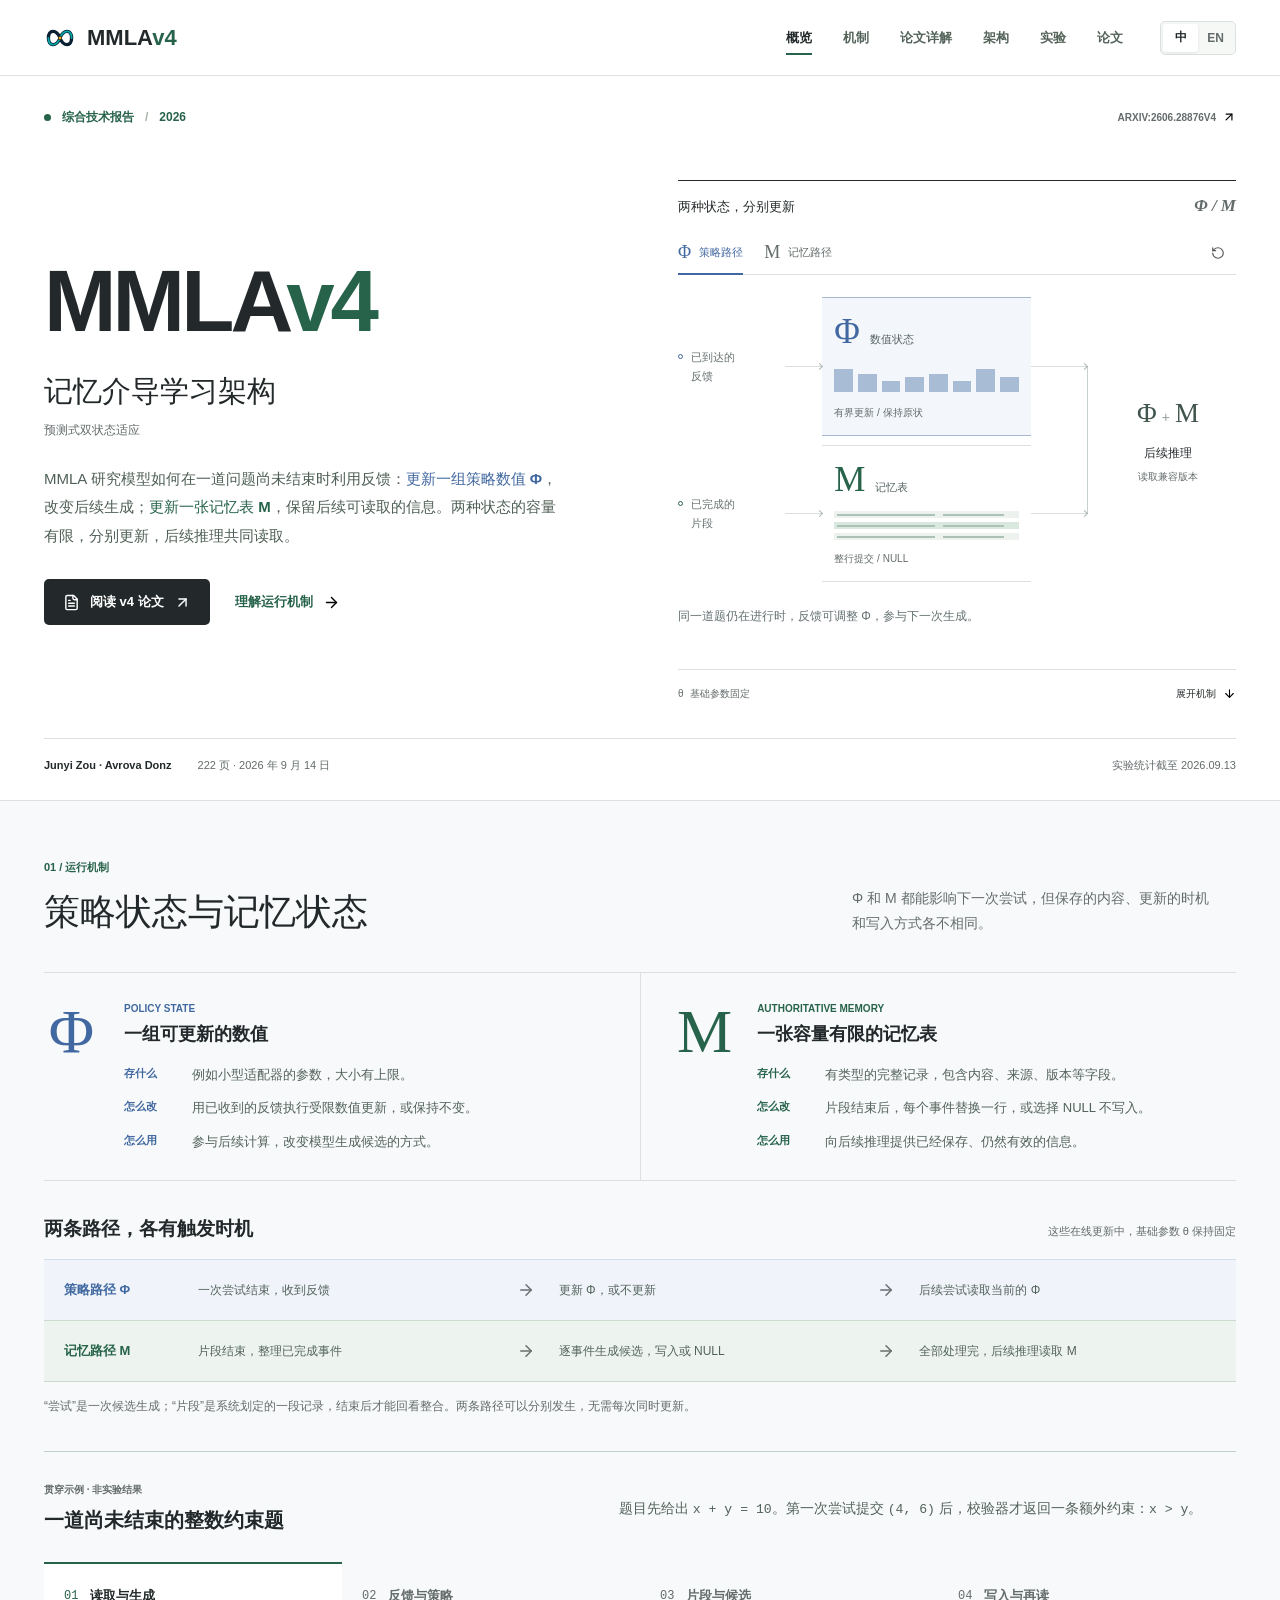
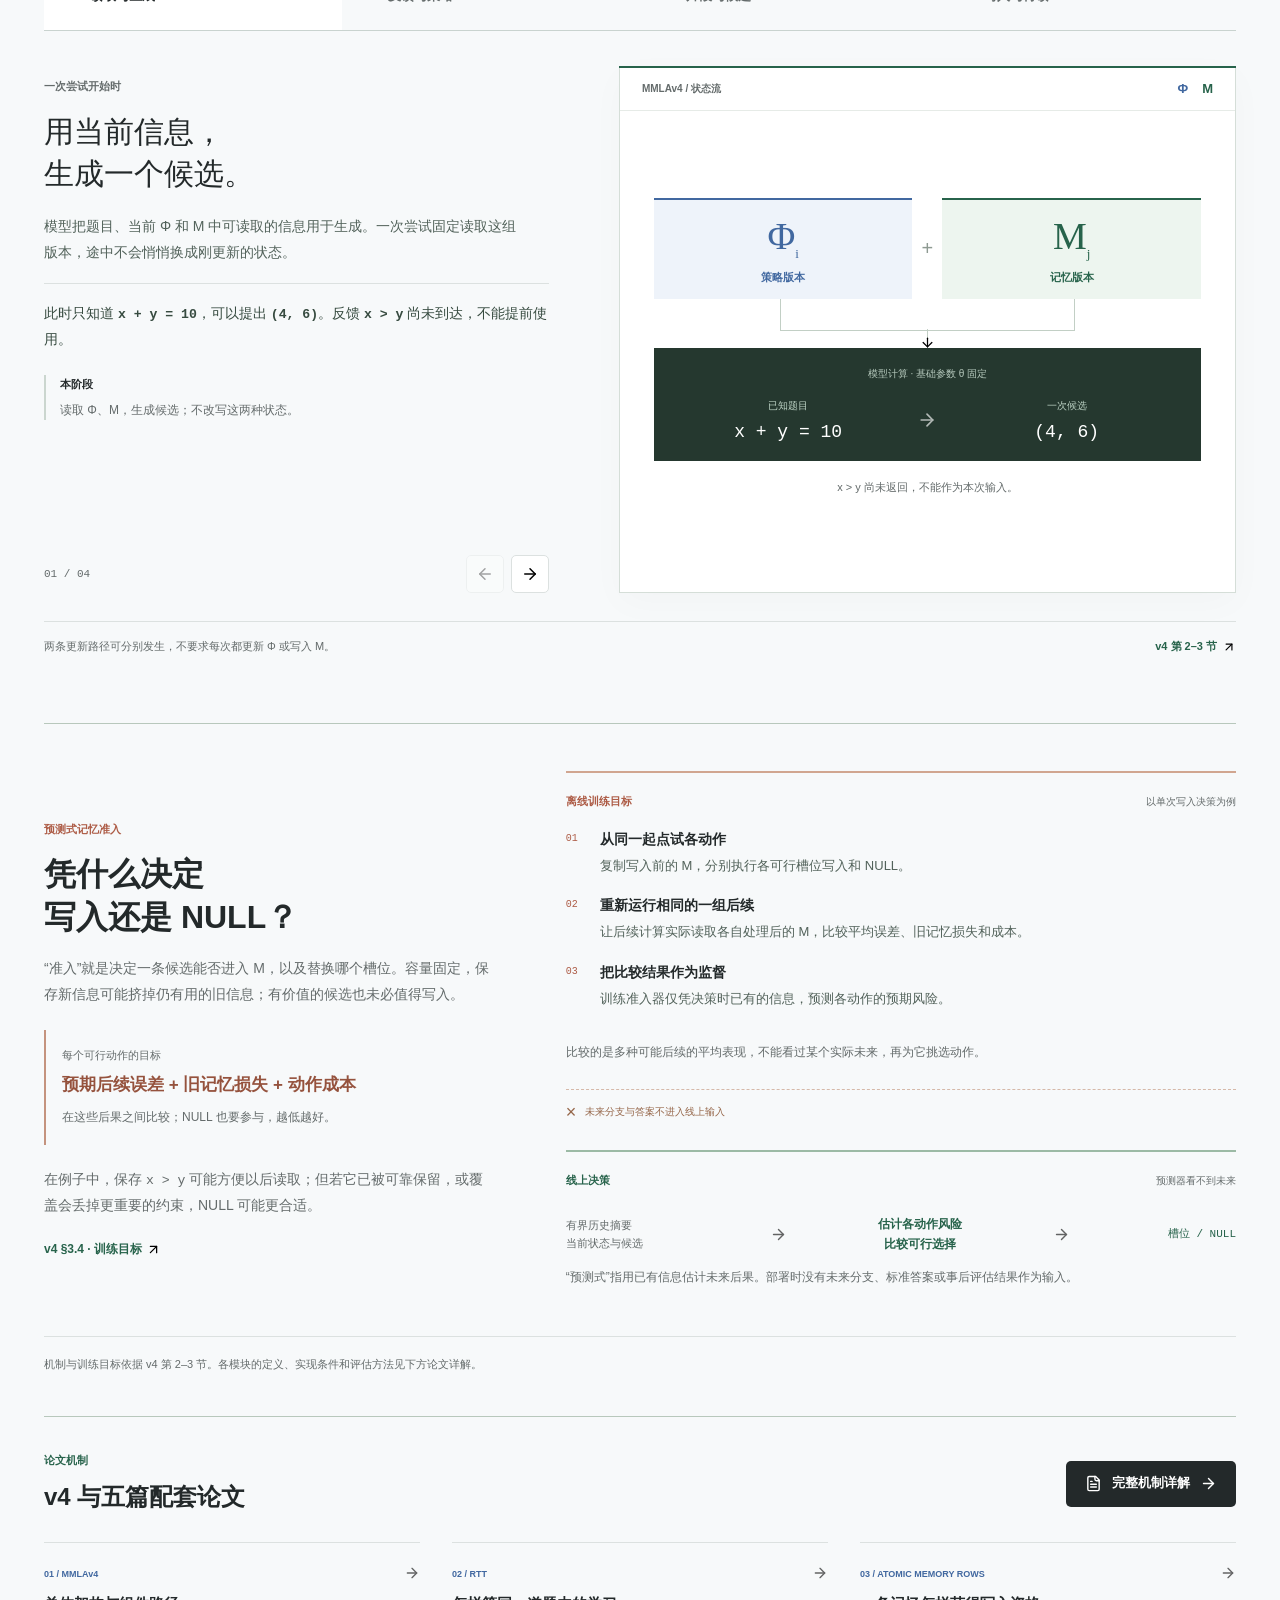
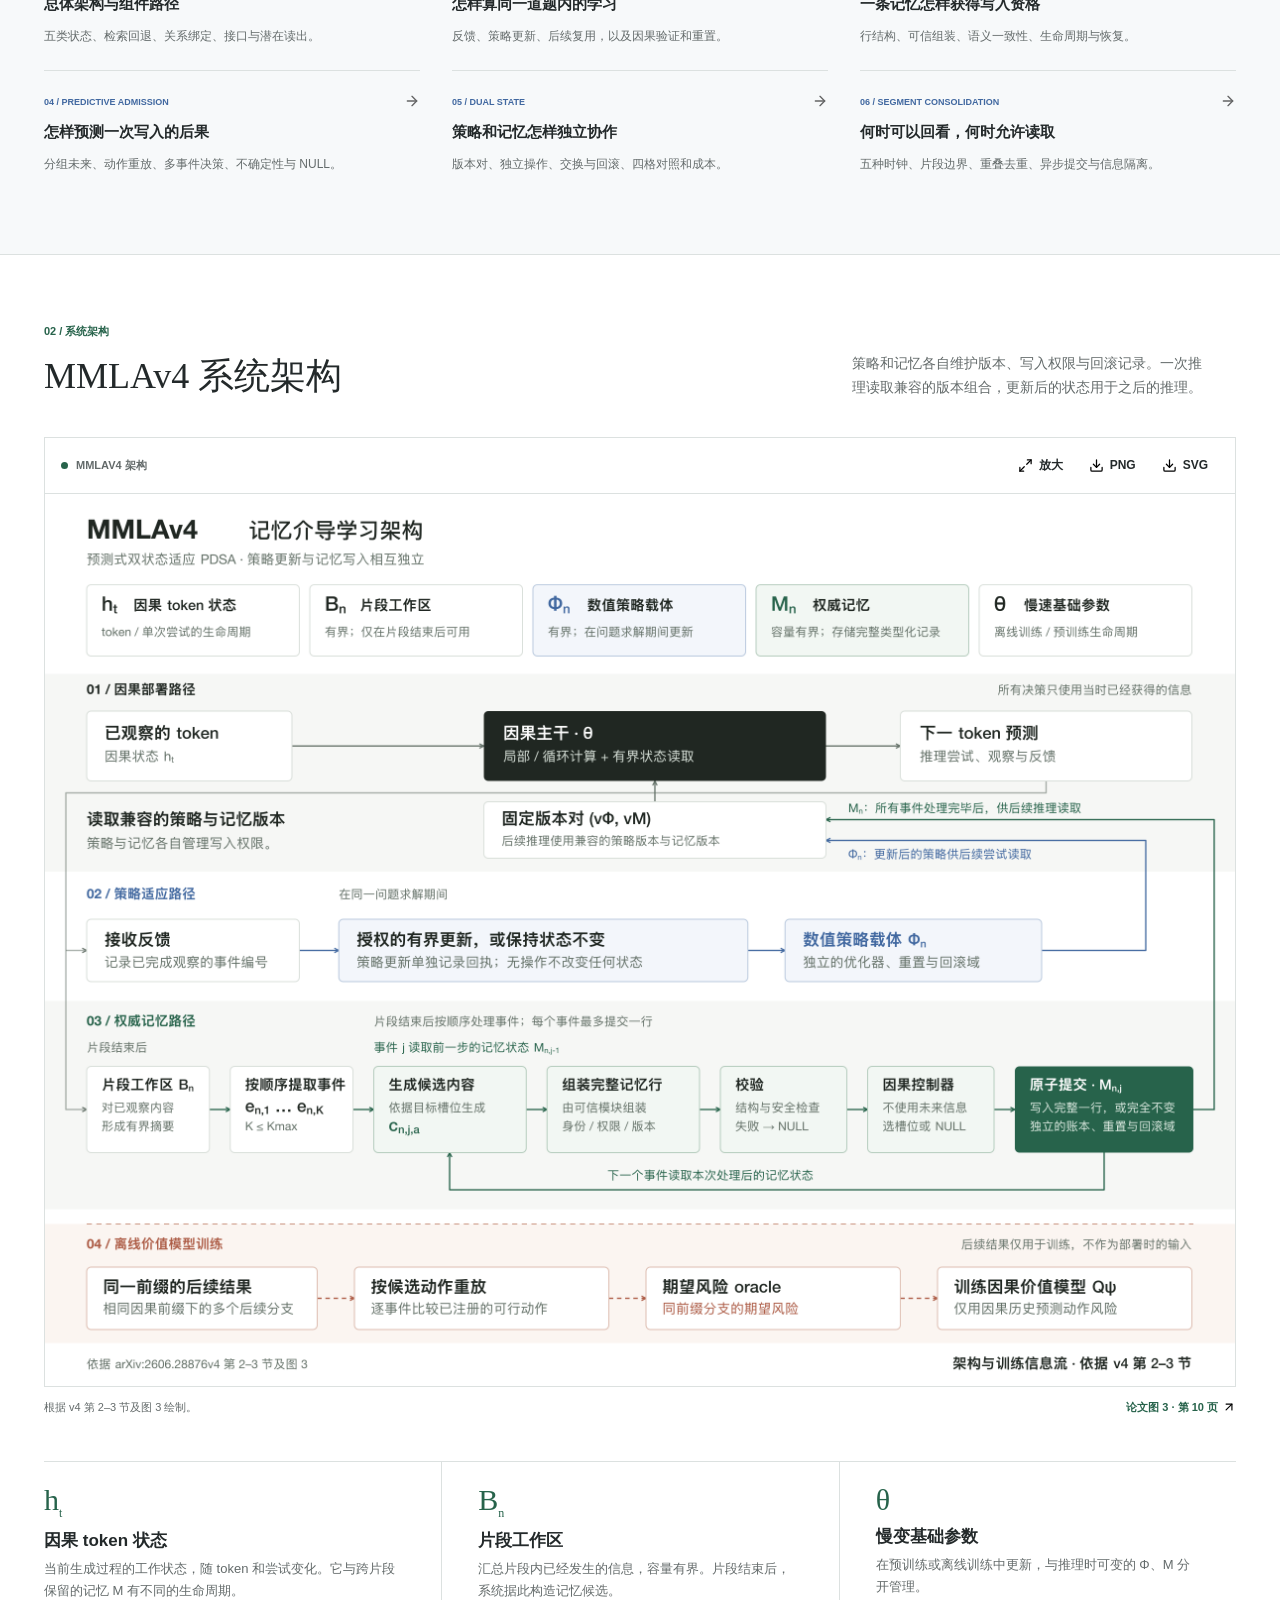
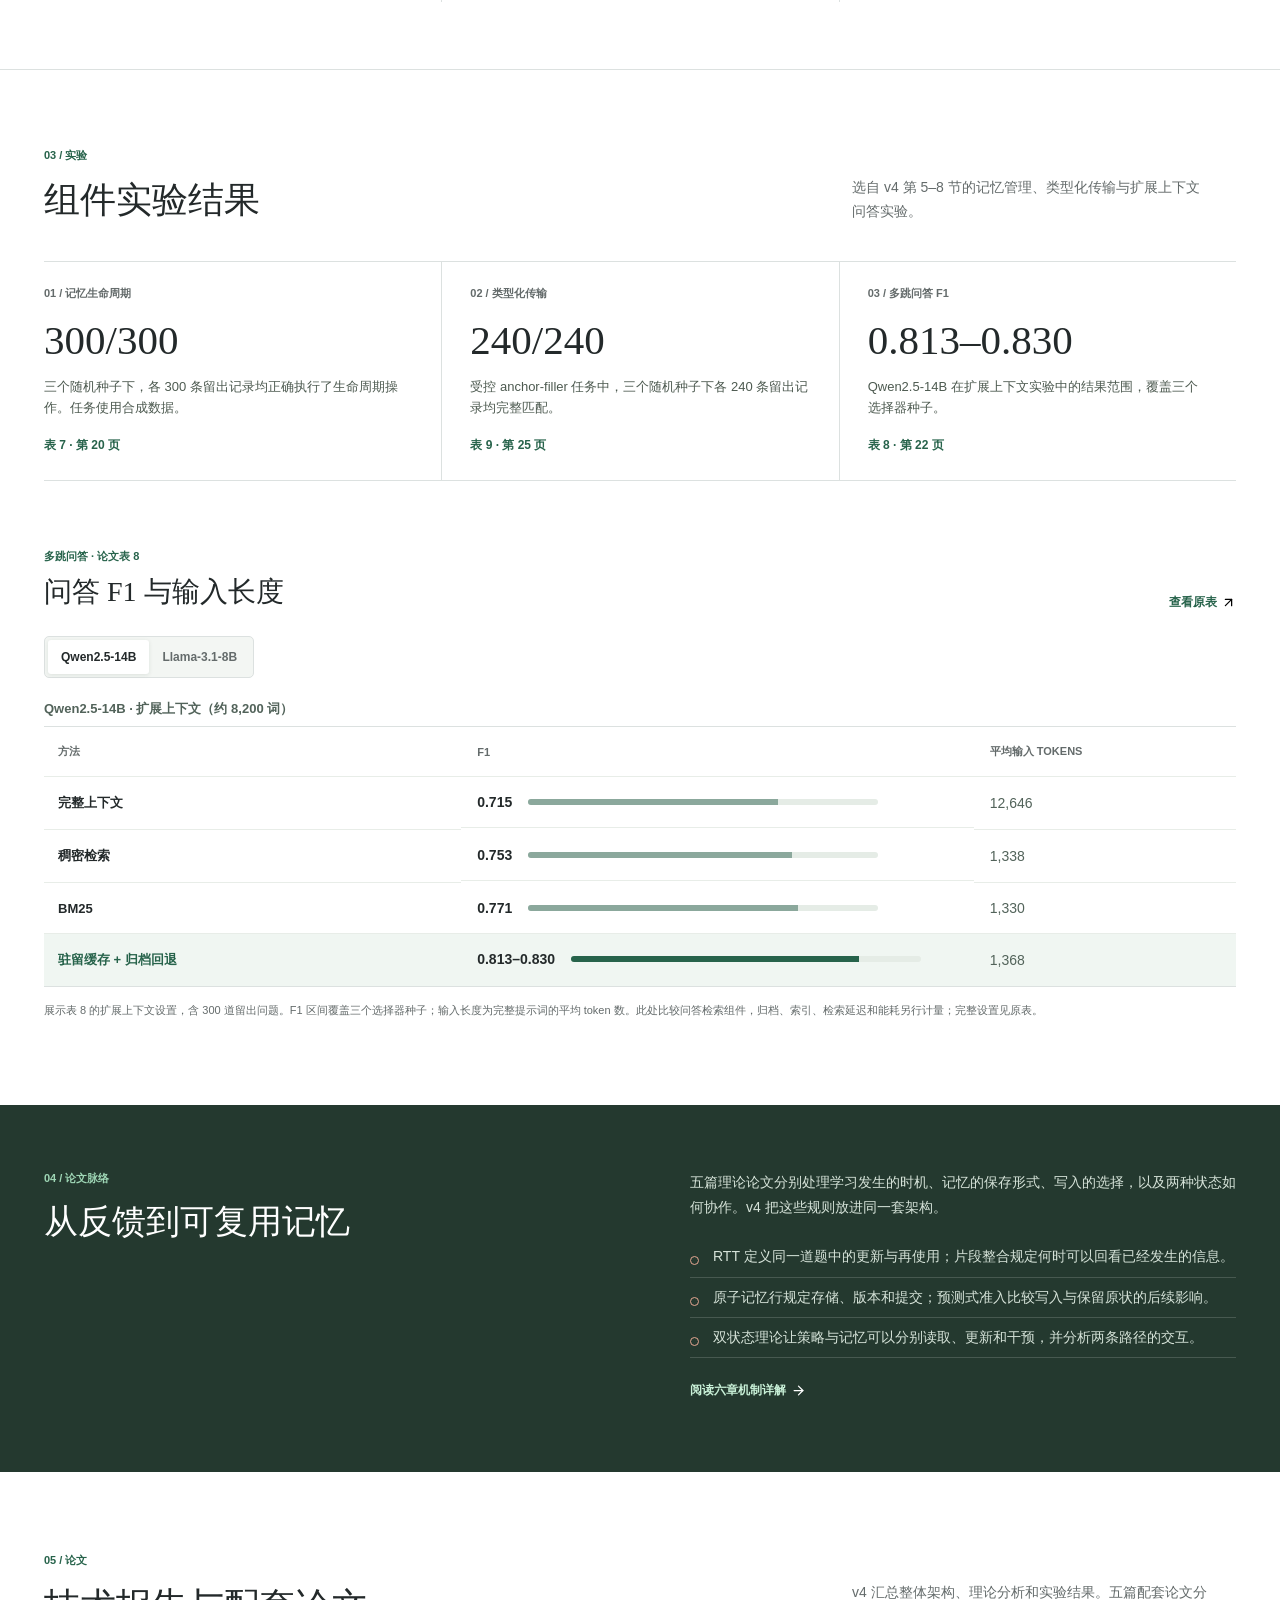
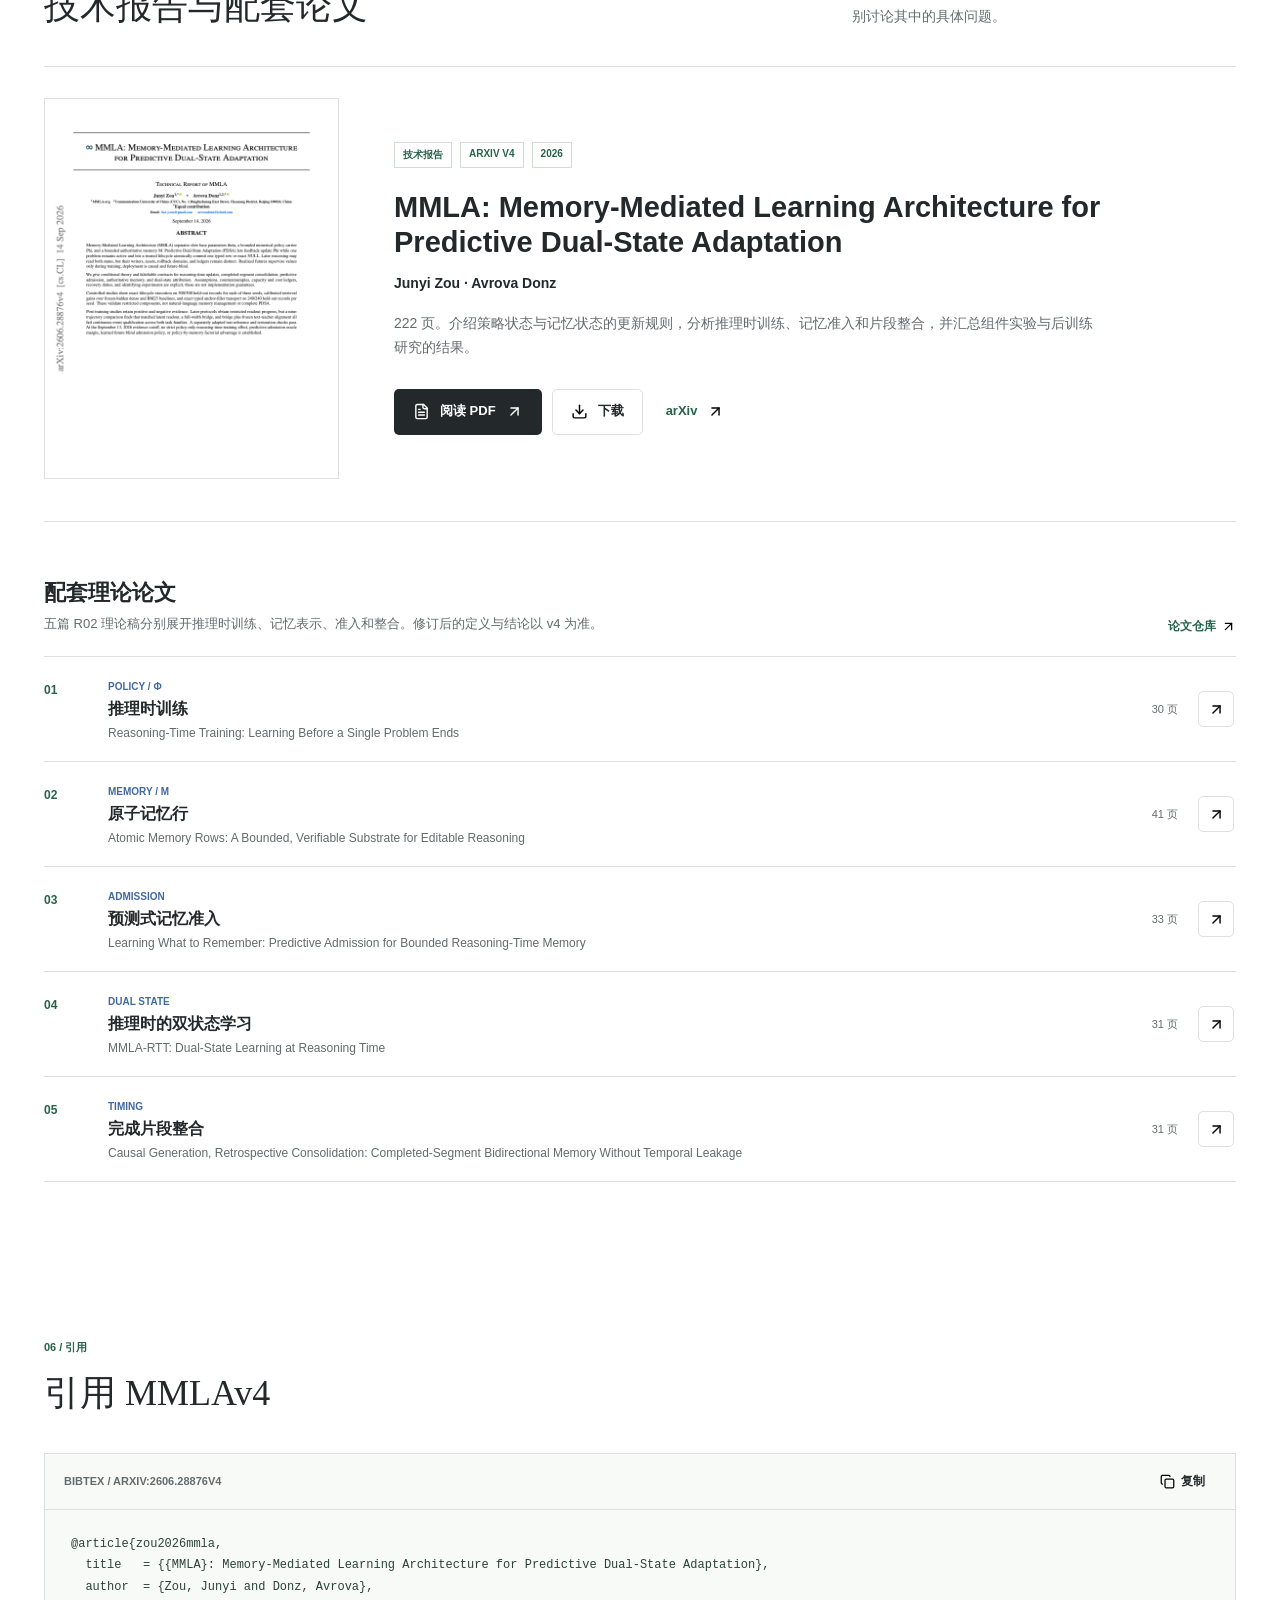
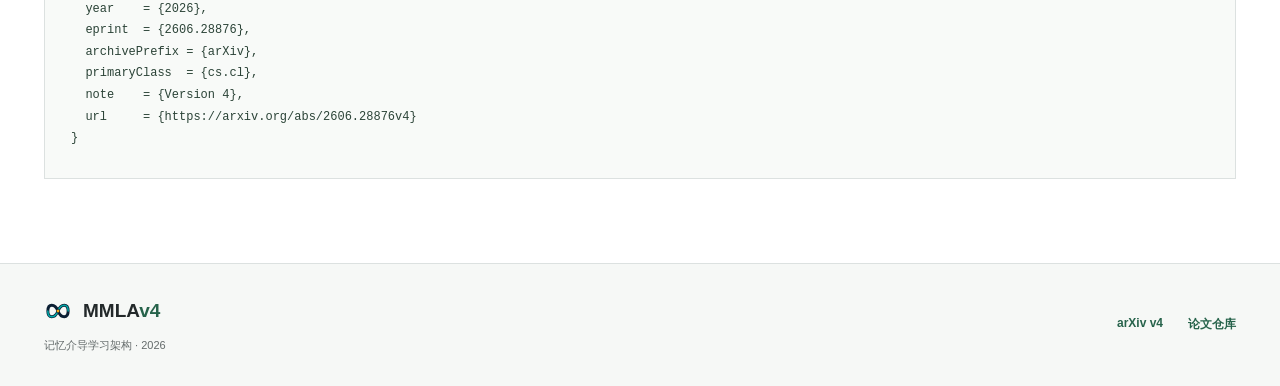
==== commit 322785cb: "Expand MMLAv4 mechanism guide and refine site motion" ====
--- a/index.html
+++ b/index.html
@@ -11,7 +11,11 @@
     <title>MMLAv4 | 记忆介导学习架构</title>
     <link rel="icon" href="assets/mmla-mark.svg" type="image/svg+xml" />
     <link rel="stylesheet" href="styles.css" />
+    <link rel="stylesheet" href="design.css" />
+    <link rel="stylesheet" href="diagram-interaction.css" />
+    <script src="motion.js" defer></script>
     <script src="script.js" defer></script>
+    <script src="diagram-interaction.js" defer></script>
   </head>
   <body data-lang="zh">
     <a class="skip-link" href="#main"><span class="lang-zh">跳转到正文</span><span class="lang-en">Skip to content</span></a>
@@ -24,6 +28,7 @@
         <nav id="site-nav" class="site-nav" data-label-zh="页面导航" data-label-en="Page navigation" aria-label="页面导航">
           <a href="#overview"><span class="lang-zh">概览</span><span class="lang-en">Overview</span></a>
           <a href="#implementation"><span class="lang-zh">机制</span><span class="lang-en">Mechanisms</span></a>
+          <a href="mechanisms.html"><span class="lang-zh">论文详解</span><span class="lang-en">Paper guide</span></a>
           <a href="#architecture"><span class="lang-zh">架构</span><span class="lang-en">Architecture</span></a>
           <a href="#evidence"><span class="lang-zh">实验</span><span class="lang-en">Results</span></a>
           <a href="#papers"><span class="lang-zh">论文</span><span class="lang-en">Papers</span></a>
@@ -46,32 +51,75 @@
           <p class="eyebrow"><span class="edition-dot"></span><span class="lang-zh">综合技术报告</span><span class="lang-en">Integrated technical report</span><span class="eyebrow-divider">/</span> 2026</p>
           <a href="https://arxiv.org/abs/2606.28876v4" target="_blank" rel="noopener noreferrer">ARXIV:2606.28876V4 <img src="assets/icons/arrow-up-right.svg" alt="" /></a>
         </div>
+        <div class="lead-composition">
+        <div class="lead-copy">
         <div class="lead-heading">
           <h1 id="page-title">MMLA<span>v4</span></h1>
           <div><p class="lead-title"><span class="lang-zh">记忆介导学习架构</span><span class="lang-en">Memory-Mediated <br />Learning Architecture</span></p><p class="lead-subtitle"><span class="lang-zh">预测式双状态适应</span><span class="lang-en">Predictive Dual-State Adaptation</span></p></div>
         </div>
         <div class="lead-intro">
           <p class="lead-description">
-            <span class="lang-zh">一次问题求解尚未结束，模型能否根据反馈调整后续推理？MMLA 提出两种独立、有界的适应状态：<strong class="policy-text">Φ 调整策略</strong>，<strong class="memory-text">M 保存记忆</strong>。两者分别更新，共同作用于后续尝试。</span>
-            <span class="lang-en">Can a model use feedback to adapt before a problem is finished? MMLA proposes two independent, bounded states: <strong class="policy-text">Φ adapts the policy</strong>; <strong class="memory-text">M retains memory</strong>. Each is updated separately, and both inform later attempts.</span>
+            <span class="lang-zh">MMLA 研究模型如何在一道问题尚未结束时利用反馈：<strong class="policy-text">更新一组策略数值 Φ</strong>，改变后续生成；<strong class="memory-text">更新一张记忆表 M</strong>，保留后续可读取的信息。两种状态的容量有限，分别更新，后续推理共同读取。</span>
+            <span class="lang-en">MMLA studies how a model can use feedback before a problem ends: <strong class="policy-text">update numerical policy state Φ</strong> to change later generation, and <strong class="memory-text">update memory table M</strong> to retain information for later reads. Both have limited capacity and are updated separately.</span>
           </p>
           <div class="lead-actions">
             <a class="button button-dark" href="assets/papers/2606.28876v4.pdf" target="_blank" rel="noopener noreferrer"><img src="assets/icons/file-text.svg" alt="" /><span class="lang-zh">阅读 v4 论文</span><span class="lang-en">Read the v4 paper</span><img src="assets/icons/arrow-up-right.svg" alt="" /></a>
             <a class="button button-text" href="#implementation"><span class="lang-zh">理解运行机制</span><span class="lang-en">Explore the mechanism</span><img src="assets/icons/arrow-right.svg" alt="" /></a>
           </div>
         </div>
+        </div>
+        <figure class="state-study" data-path="policy" aria-labelledby="study-title">
+          <figcaption class="study-heading"><span id="study-title"><span class="lang-zh">两种状态，分别更新</span><span class="lang-en">Two states. Separate updates.</span></span><span class="study-index">Φ / M</span></figcaption>
+          <div class="study-paths" role="group" data-label-zh="查看状态更新路径" data-label-en="Explore state update paths" aria-label="查看状态更新路径">
+            <button type="button" data-study-path="policy" aria-pressed="true"><span class="study-path-symbol">Φ</span><span class="lang-zh">策略路径</span><span class="lang-en">Policy path</span></button>
+            <button type="button" data-study-path="memory" aria-pressed="false"><span class="study-path-symbol">M</span><span class="lang-zh">记忆路径</span><span class="lang-en">Memory path</span></button>
+            <button type="button" id="study-replay" class="study-replay" data-label-zh="重播所选路径" data-label-en="Replay selected path" aria-label="重播所选路径"><img src="assets/icons/rotate-ccw.svg" alt="" /></button>
+          </div>
+          <div class="study-map">
+            <div class="study-trigger study-policy"><span class="study-point"></span><span class="lang-zh">已到达的<br />反馈</span><span class="lang-en">Feedback<br />received</span></div>
+            <span class="study-wire study-policy study-input-wire" aria-hidden="true"><i></i></span>
+            <div class="study-carrier study-policy">
+              <div><strong>Φ</strong><span class="lang-zh">数值状态</span><span class="lang-en">Policy values</span></div>
+              <div class="study-values" aria-hidden="true"><i></i><i></i><i></i><i></i><i></i><i></i><i></i><i></i></div>
+              <small><span class="lang-zh">有界更新 / 保持原状</span><span class="lang-en">Bounded update / no-op</span></small>
+            </div>
+            <span class="study-wire study-policy study-output-wire" aria-hidden="true"><i></i></span>
+            <div class="study-reader"><span class="study-reader-symbol">Φ<span>+</span>M</span><strong><span class="lang-zh">后续推理</span><span class="lang-en">Later reasoning</span></strong><span><span class="lang-zh">读取兼容版本</span><span class="lang-en">Read compatible versions</span></span></div>
+            <div class="study-trigger study-memory"><span class="study-point"></span><span class="lang-zh">已完成的<br />片段</span><span class="lang-en">Completed<br />segment</span></div>
+            <span class="study-wire study-memory study-input-wire" aria-hidden="true"><i></i></span>
+            <div class="study-carrier study-memory">
+              <div><strong>M</strong><span class="lang-zh">记忆表</span><span class="lang-en">Memory table</span></div>
+              <div class="study-rows" aria-hidden="true"><i><b></b><b></b></i><i class="study-write-row"><b></b><b></b></i><i><b></b><b></b></i></div>
+              <small><span class="lang-zh">整行提交 / NULL</span><span class="lang-en">Whole-row commit / NULL</span></small>
+            </div>
+            <span class="study-wire study-memory study-output-wire" aria-hidden="true"><i></i></span>
+          </div>
+          <div class="study-caption">
+            <p data-study-copy="policy"><span class="lang-zh">同一道题仍在进行时，反馈可调整 Φ，参与下一次生成。</span><span class="lang-en">While a problem is still open, feedback can adjust Φ for the next generation.</span></p>
+            <p data-study-copy="memory" hidden><span class="lang-zh">片段关闭后逐事件处理，完整记忆行提交后供后续读取。</span><span class="lang-en">After segment closure, events are processed in order; committed rows become available to later reads.</span></p>
+          </div>
+          <div class="study-footer"><span>θ <span class="lang-zh">基础参数固定</span><span class="lang-en">Base parameters fixed</span></span><a href="#implementation"><span class="lang-zh">展开机制</span><span class="lang-en">Follow the mechanism</span><img src="assets/icons/arrow-right.svg" alt="" /></a></div>
+        </figure>
+        </div>
         <div class="lead-meta"><span>Junyi Zou · Avrova Donz</span><span><span class="lang-zh">222 页 · 2026 年 9 月 14 日</span><span class="lang-en">222 pages · 14 Sep 2026</span></span><span><span class="lang-zh">实验统计截至 2026.09.13</span><span class="lang-en">Results through 13 Sep 2026</span></span></div>
       </section>
 
       <section id="implementation" class="implementation-section section-band" aria-labelledby="implementation-title">
         <div class="page-width">
-          <div class="section-heading"><div><p class="section-index">01 / <span class="lang-zh">运行机制</span><span class="lang-en">Mechanisms</span></p><h2 id="implementation-title"><span class="lang-zh">两种状态，一次推理循环</span><span class="lang-en">Two states. One reasoning loop.</span></h2></div><p class="section-summary"><span class="lang-zh">策略决定如何利用信息，记忆决定保留哪些信息。它们在不同的时机更新。</span><span class="lang-en">Policy shapes how information is used. Memory determines what is retained. They change at different points in the loop.</span></p></div>
+          <div class="section-heading"><div><p class="section-index">01 / <span class="lang-zh">运行机制</span><span class="lang-en">Mechanisms</span></p><h2 id="implementation-title"><span class="lang-zh">策略状态与记忆状态</span><span class="lang-en">Policy state and memory state</span></h2></div><p class="section-summary"><span class="lang-zh">Φ 和 M 都能影响下一次尝试，但保存的内容、更新的时机和写入方式各不相同。</span><span class="lang-en">Both Φ and M can affect the next attempt. They store different things and have different update rules and timing.</span></p></div>
           <div class="state-definitions">
-            <article class="state-definition policy-definition"><span class="state-symbol" aria-hidden="true">Φ</span><div><p class="state-kicker">POLICY STATE</p><h3><span class="lang-zh">调整后续推理的方式</span><span class="lang-en">Adapt how to reason</span></h3><p><span class="lang-zh">有界的数值载体。在同一问题内，收到反馈后更新。</span><span class="lang-en">A bounded numerical carrier, updated from feedback within the same problem.</span></p></div></article>
-            <article class="state-definition memory-definition"><span class="state-symbol" aria-hidden="true">M</span><div><p class="state-kicker">AUTHORITATIVE MEMORY</p><h3><span class="lang-zh">保留后续需要的信息</span><span class="lang-en">Retain what may be needed</span></h3><p><span class="lang-zh">固定容量的完整记忆行。片段结束后，逐事件决定是否写入。</span><span class="lang-en">Complete rows in a fixed capacity. After a segment ends, each event may lead to a write.</span></p></div></article>
+            <article class="state-definition policy-definition"><span class="state-symbol" aria-hidden="true">Φ</span><div><p class="state-kicker">POLICY STATE</p><h3><span class="lang-zh">一组可更新的数值</span><span class="lang-en">An adjustable numerical state</span></h3><dl class="state-facts"><div><dt><span class="lang-zh">存什么</span><span class="lang-en">Stores</span></dt><dd><span class="lang-zh">例如小型适配器的参数，大小有上限。</span><span class="lang-en">For example, a small adapter's parameters, with a fixed size limit.</span></dd></div><div><dt><span class="lang-zh">怎么改</span><span class="lang-en">Updates</span></dt><dd><span class="lang-zh">用已收到的反馈执行受限数值更新，或保持不变。</span><span class="lang-en">A bounded numerical update from received feedback, or no change.</span></dd></div><div><dt><span class="lang-zh">怎么用</span><span class="lang-en">Used for</span></dt><dd><span class="lang-zh">参与后续计算，改变模型生成候选的方式。</span><span class="lang-en">Participating in later computation to change how candidates are generated.</span></dd></div></dl></div></article>
+            <article class="state-definition memory-definition"><span class="state-symbol" aria-hidden="true">M</span><div><p class="state-kicker">AUTHORITATIVE MEMORY</p><h3><span class="lang-zh">一张容量有限的记忆表</span><span class="lang-en">A memory table with limited capacity</span></h3><dl class="state-facts"><div><dt><span class="lang-zh">存什么</span><span class="lang-en">Stores</span></dt><dd><span class="lang-zh">有类型的完整记录，包含内容、来源、版本等字段。</span><span class="lang-en">Complete typed records with content, provenance, version, and other fields.</span></dd></div><div><dt><span class="lang-zh">怎么改</span><span class="lang-en">Updates</span></dt><dd><span class="lang-zh">片段结束后，每个事件替换一行，或选择 NULL 不写入。</span><span class="lang-en">After a segment ends, each event replaces one row or takes NULL.</span></dd></div><div><dt><span class="lang-zh">怎么用</span><span class="lang-en">Used for</span></dt><dd><span class="lang-zh">向后续推理提供已经保存、仍然有效的信息。</span><span class="lang-en">Providing retained, still-valid information to later reasoning.</span></dd></div></dl></div></article>
+          </div>
+          <div class="update-schedule" aria-labelledby="schedule-title">
+            <div class="schedule-heading"><h3 id="schedule-title"><span class="lang-zh">两条路径，各有触发时机</span><span class="lang-en">Two paths, with different triggers</span></h3><span><span class="lang-zh">这些在线更新中，基础参数 θ 保持固定</span><span class="lang-en">Base parameters θ stay fixed during these online updates</span></span></div>
+            <div class="schedule-lane policy-lane"><strong><span class="lang-zh">策略路径 Φ</span><span class="lang-en">Policy path Φ</span></strong><span><span class="lang-zh">一次尝试结束，收到反馈</span><span class="lang-en">An attempt ends; feedback arrives</span></span><img src="assets/icons/arrow-right.svg" alt="" /><span><span class="lang-zh">更新 Φ，或不更新</span><span class="lang-en">Update Φ, or leave it unchanged</span></span><img src="assets/icons/arrow-right.svg" alt="" /><span><span class="lang-zh">后续尝试读取当前的 Φ</span><span class="lang-en">Later attempts read the resulting Φ</span></span></div>
+            <div class="schedule-lane memory-lane"><strong><span class="lang-zh">记忆路径 M</span><span class="lang-en">Memory path M</span></strong><span><span class="lang-zh">片段结束，整理已完成事件</span><span class="lang-en">A segment ends; completed events are collected</span></span><img src="assets/icons/arrow-right.svg" alt="" /><span><span class="lang-zh">逐事件生成候选，写入或 NULL</span><span class="lang-en">For each event: propose, then write or take NULL</span></span><img src="assets/icons/arrow-right.svg" alt="" /><span><span class="lang-zh">全部处理完，后续推理读取 M</span><span class="lang-en">After all events are processed, later reasoning reads M</span></span></div>
+            <p class="schedule-note"><span class="lang-zh">“尝试”是一次候选生成；“片段”是系统划定的一段记录，结束后才能回看整合。两条路径可以分别发生，无需每次同时更新。</span><span class="lang-en">An attempt generates a candidate. A segment is a delimited record that becomes available for consolidation after it closes. Either update path can run independently.</span></p>
           </div>
 
           <div id="mechanism-explorer" class="mechanism-explorer" data-step="read" data-outcome="write">
+            <div class="worked-example"><div><p class="section-index"><span class="lang-zh">贯穿示例 · 非实验结果</span><span class="lang-en">Worked example · Not an experimental result</span></p><h3><span class="lang-zh">一道尚未结束的整数约束题</span><span class="lang-en">An integer-constraint problem still in progress</span></h3></div><p><span class="lang-zh">题目先给出 <code>x + y = 10</code>。第一次尝试提交 <code>(4, 6)</code> 后，校验器才返回一条额外约束：<code>x &gt; y</code>。</span><span class="lang-en">The problem initially gives <code>x + y = 10</code>. After the first attempt submits <code>(4, 6)</code>, the checker returns an additional constraint: <code>x &gt; y</code>.</span></p></div>
             <div class="flow-tabs" role="tablist" data-label-zh="推理循环阶段" data-label-en="Reasoning loop stages" aria-label="推理循环阶段">
               <button id="flow-tab-read" type="button" role="tab" aria-selected="true" aria-controls="flow-panel" tabindex="0" data-flow-step="read"><span class="flow-tab-number">01</span><span><span class="lang-zh">读取与生成</span><span class="lang-en">Read &amp; reason</span></span></button>
               <button id="flow-tab-adapt" type="button" role="tab" aria-selected="false" aria-controls="flow-panel" tabindex="-1" data-flow-step="adapt"><span class="flow-tab-number">02</span><span><span class="lang-zh">反馈与策略</span><span class="lang-en">Adapt policy</span></span></button>
@@ -83,27 +131,31 @@
                 <div class="flow-copy-stack">
                   <div data-flow-copy="read">
                     <p class="flow-phase"><span class="lang-zh">一次尝试开始时</span><span class="lang-en">At the start of an attempt</span></p>
-                    <h3><span class="lang-zh">先读已有状态，<br />再生成下一步。</span><span class="lang-en">Read the current states.<br />Then reason forward.</span></h3>
-                    <p><span class="lang-zh">模型读取一组兼容的策略与记忆版本，再基于已经看到的内容进行推理。这次尝试使用固定的版本组合。</span><span class="lang-en">The model reads compatible versions of policy and memory, then reasons from what it has already observed. That pair stays fixed for the attempt.</span></p>
-                    <div class="flow-rule"><span class="rule-label"><span class="lang-zh">读取边界</span><span class="lang-en">Read boundary</span></span><span class="lang-zh">未来的答案、反馈和评估结果不在输入中。</span><span class="lang-en">Future answers, feedback, and evaluation results are unavailable.</span></div>
+                    <h3><span class="lang-zh">用当前信息，<br />生成一个候选。</span><span class="lang-en">Use what is known<br />to generate a candidate.</span></h3>
+                    <p><span class="lang-zh">模型把题目、当前 Φ 和 M 中可读取的信息用于生成。一次尝试固定读取这组版本，途中不会悄悄换成刚更新的状态。</span><span class="lang-en">The model generates using the problem, current Φ, and information read from M. The attempt uses a fixed pair of versions throughout.</span></p>
+                    <p class="example-detail"><span class="lang-zh">此时只知道 <code>x + y = 10</code>，可以提出 <code>(4, 6)</code>。反馈 <code>x &gt; y</code> 尚未到达，不能提前使用。</span><span class="lang-en">Only <code>x + y = 10</code> is known, so <code>(4, 6)</code> is a possible candidate. The feedback <code>x &gt; y</code> has not arrived yet.</span></p>
+                    <div class="flow-rule"><span class="rule-label"><span class="lang-zh">本阶段</span><span class="lang-en">At this stage</span></span><span class="lang-zh">读取 Φ、M，生成候选；不改写这两种状态。</span><span class="lang-en">Read Φ and M and generate a candidate; neither state is rewritten.</span></div>
                   </div>
                   <div data-flow-copy="adapt" hidden>
                     <p class="flow-phase policy-text"><span class="lang-zh">同一问题仍在求解中</span><span class="lang-en">While the same problem is being solved</span></p>
-                    <h3><span class="lang-zh">反馈到达后，<br />策略可以改变。</span><span class="lang-en">New feedback can<br />change the policy.</span></h3>
-                    <p><span class="lang-zh">已完成尝试的反馈可以触发对 Φ 的有界更新，也可以不更新。新的 Φ 供后续尝试读取，无需等到整道问题结束。</span><span class="lang-en">Feedback from a completed attempt may trigger a bounded update to Φ, or no update. Later attempts can use the new Φ before the whole problem ends.</span></p>
-                    <div class="flow-rule"><span class="rule-label"><span class="lang-zh">独立更新</span><span class="lang-en">Separate updates</span></span><span class="lang-zh">更新 Φ 不等于改写记忆 M，也不等于在线改写基础参数 θ。</span><span class="lang-en">Updating Φ does not rewrite memory M or the base parameters θ.</span></div>
+                    <h3><span class="lang-zh">把反馈用于<br />一次数值更新。</span><span class="lang-en">Use received feedback<br />for a numerical update.</span></h3>
+                    <p><span class="lang-zh">更新规则把已收到的反馈转为对 Φ 的调整，例如更新小型适配器的参数。更新后的数值参与下一次计算；更新可以被拒绝，此时 Φ 保持原样。</span><span class="lang-en">An update rule uses received feedback to adjust Φ, for example the parameters of a small adapter. Those values enter later computation. An update may also be rejected, leaving Φ unchanged.</span></p>
+                    <p class="example-detail"><span class="lang-zh">反馈 <code>x &gt; y</code> 现在可以用于更新。Φ 保存的是调整后的数值，不是这句约束的文字；更新也不保证下一次答对。</span><span class="lang-en">The feedback <code>x &gt; y</code> can now inform an update. Φ holds adjusted numbers, not the text of the constraint. Correctness on the next attempt is not guaranteed.</span></p>
+                    <div class="flow-rule"><span class="rule-label"><span class="lang-zh">本阶段</span><span class="lang-en">At this stage</span></span><span class="lang-zh">只有 Φ 可能改变，记忆 M 和基础参数 θ 保持原样。</span><span class="lang-en">Only Φ may change. Memory M and base parameters θ remain unchanged.</span></div>
                   </div>
                   <div data-flow-copy="consolidate" hidden>
                     <p class="flow-phase memory-text"><span class="lang-zh">片段完成之后</span><span class="lang-en">After a segment ends</span></p>
-                    <h3><span class="lang-zh">把已发生的内容，<br />整理成候选记忆。</span><span class="lang-en">Turn completed events<br />into memory candidates.</span></h3>
-                    <p><span class="lang-zh">系统回看已完成片段，按顺序处理事件。神经模型针对各可行槽位提出内容，可信模块组装完整候选行，再校验字段和写入权限。</span><span class="lang-en">The system reviews the completed segment and processes its events in order. A neural model proposes content for each feasible slot; a trusted module assembles and validates the complete candidate rows.</span></p>
-                    <div class="flow-rule"><span class="rule-label"><span class="lang-zh">提交边界</span><span class="lang-en">Commit boundary</span></span><span class="lang-zh">生成候选内容并不直接改变权威记忆。</span><span class="lang-en">Proposing content does not itself change authoritative memory.</span></div>
+                    <h3><span class="lang-zh">准备一条记录，<br />连同来源和版本。</span><span class="lang-en">Prepare a record,<br />with provenance and version.</span></h3>
+                    <p><span class="lang-zh">片段结束后，系统逐事件处理。神经模型为各可行槽位提出内容；可信模块补齐身份、版本、来源和权限等字段，再校验完整行。</span><span class="lang-en">Once a segment closes, events are processed in order. A neural model proposes content for each feasible slot. A trusted module supplies identity, version, provenance, and permissions, then validates each complete row.</span></p>
+                    <p class="example-detail"><span class="lang-zh">可以把 <code>x &gt; y</code> 提议为这道题的约束记录。候选包括可检查的内容及模型读取用的表示，此时还未写入 M。</span><span class="lang-en"><code>x &gt; y</code> can be proposed as a constraint for this problem. The candidate has inspectable content and a representation for model reads. It has not yet entered M.</span></p>
+                    <div class="flow-rule"><span class="rule-label"><span class="lang-zh">为什么整行提交</span><span class="lang-en">Why a whole row</span></span><span class="lang-zh">内容、来源和版本一起生效，避免新内容配上旧来源或旧版本。</span><span class="lang-en">Content, provenance, and version take effect together, avoiding new content paired with stale metadata.</span></div>
                   </div>
                   <div data-flow-copy="publish" hidden>
                     <p class="flow-phase memory-text"><span class="lang-zh">每个事件的写入决策</span><span class="lang-en">The decision for each event</span></p>
-                    <h3><span class="lang-zh">提交完整一行，<br />或者保持原样。</span><span class="lang-en">Commit one full row.<br />Or change nothing.</span></h3>
-                    <p><span class="lang-zh">控制器从可行槽位和 NULL 中选择。一次事件最多替换一行，后一个事件读取前一个事件处理后的记忆；所有事件处理完，再供后续推理使用。</span><span class="lang-en">The controller chooses a feasible slot or NULL. Each event replaces at most one row; the next event reads the resulting memory. Later reasoning reads it after all events are processed.</span></p>
-                    <div class="flow-rule"><span class="rule-label"><span class="lang-zh">容量与回滚</span><span class="lang-en">Capacity &amp; rollback</span></span><span class="lang-zh">记忆容量不增长。Φ 与 M 分别维护版本和恢复记录。</span><span class="lang-en">Memory capacity stays fixed. Φ and M keep separate versions and restore records.</span></div>
+                    <h3><span class="lang-zh">决定是否写入，<br />再让后续推理读取。</span><span class="lang-en">Decide whether to write.<br />Then make it available.</span></h3>
+                    <p><span class="lang-zh">准入控制器比较各槽位写入与 NULL 的预期后果，每个事件最多替换一整行。后一个事件接着读取处理后的 M；全部事件处理完，新版本才供后续推理使用。</span><span class="lang-en">Admission compares the expected consequences of each slot write and NULL. Each event replaces at most one complete row. The next event uses that M; later reasoning can read it after all events are processed.</span></p>
+                    <p class="example-detail"><span class="lang-zh">假定准入选择写入槽位 02，<code>x &gt; y</code> 就成为可读取的记忆。若选择 NULL，候选被放弃，M 的内容和版本都不变。</span><span class="lang-en">Suppose admission selects slot 02. Then <code>x &gt; y</code> becomes readable memory. With NULL, the candidate is discarded and M keeps its content and version.</span></p>
+                    <div class="flow-rule"><span class="rule-label"><span class="lang-zh">本阶段</span><span class="lang-en">At this stage</span></span><span class="lang-zh">只有 M 可能改变。槽位数量固定；已做出的 Φ 更新不受这个写入选择影响。</span><span class="lang-en">Only M may change. Slot count stays fixed; this choice does not undo a prior Φ update.</span></div>
                   </div>
                 </div>
                 <div class="flow-navigation"><span id="flow-counter">01 / 04</span><div><button id="flow-previous" class="icon-button" type="button" disabled data-label-zh="上一个阶段" data-label-en="Previous stage" aria-label="上一个阶段" title="上一个阶段"><img class="arrow-back" src="assets/icons/arrow-right.svg" alt="" /></button><button id="flow-next" class="icon-button" type="button" data-label-zh="下一个阶段" data-label-en="Next stage" aria-label="下一个阶段" title="下一个阶段"><img src="assets/icons/arrow-right.svg" alt="" /></button></div></div>
@@ -113,25 +165,26 @@
                 <div class="flow-scene" data-flow-scene="read">
                   <div class="read-pair"><div class="read-state policy-state"><span class="visual-symbol">Φ<sub>i</sub></span><span><span class="lang-zh">策略版本</span><span class="lang-en">Policy version</span></span></div><span class="pair-plus" aria-hidden="true">+</span><div class="read-state memory-state"><span class="visual-symbol">M<sub>j</sub></span><span><span class="lang-zh">记忆版本</span><span class="lang-en">Memory version</span></span></div></div>
                   <div class="merge-connector" aria-hidden="true"><img src="assets/icons/arrow-right.svg" alt="" /></div>
-                  <div class="reasoning-node"><span class="node-eyebrow"><span class="lang-zh">因果骨干 · θ</span><span class="lang-en">CAUSAL BACKBONE · θ</span></span><strong><span class="lang-zh">当前内容 + 状态读取</span><span class="lang-en">Observed context + state reads</span></strong><div class="token-sequence" aria-label="x1, x2, ..., xt to xt+1"><span>x<sub>1</sub></span><span>x<sub>2</sub></span><span>…</span><span>x<sub>t</sub></span><img src="assets/icons/arrow-right.svg" alt="" /><span class="next-token">x<sub>t+1</sub></span></div></div>
-                  <p class="scene-caption"><span class="lang-zh">固定版本读取 · 只使用已发生的信息</span><span class="lang-en">Pinned versions · Only observed information</span></p>
+                  <div class="reasoning-node"><span class="node-eyebrow"><span class="lang-zh">模型计算 · 基础参数 θ 固定</span><span class="lang-en">MODEL COMPUTATION · FIXED BASE θ</span></span><div class="example-generation"><div><span><span class="lang-zh">已知题目</span><span class="lang-en">Known constraint</span></span><code>x + y = 10</code></div><img src="assets/icons/arrow-right.svg" alt="" /><div><span><span class="lang-zh">一次候选</span><span class="lang-en">One candidate</span></span><code>(4, 6)</code></div></div></div>
+                  <p class="scene-caption"><span class="lang-zh">x &gt; y 尚未返回，不能作为本次输入。</span><span class="lang-en">x &gt; y has not been returned and cannot be an input yet.</span></p>
                 </div>
                 <div class="flow-scene" data-flow-scene="adapt" hidden>
-                  <div class="feedback-source"><span class="event-marker"></span><span><span class="lang-zh">已收到的反馈</span><span class="lang-en">Received feedback</span></span></div>
+                  <div class="feedback-source"><span class="event-marker"></span><span><span class="lang-zh">已收到反馈：</span><span class="lang-en">Feedback received: </span><code>x &gt; y</code></span></div>
                   <img class="vertical-arrow" src="assets/icons/arrow-right.svg" alt="" />
-                  <div class="policy-update"><p><span class="lang-zh">有界数值更新</span><span class="lang-en">BOUNDED NUMERICAL UPDATE</span></p><div class="state-transition"><span>Φ<sub>i</sub></span><img src="assets/icons/arrow-right.svg" alt="" /><span>Φ<sub>i+1</sub></span></div><span><span class="lang-zh">或保持 Φ 不变</span><span class="lang-en">Or leave Φ unchanged</span></span></div>
+                  <div class="policy-update"><p><span class="lang-zh">反馈 → 更新规则 → 新数值状态</span><span class="lang-en">FEEDBACK → UPDATE RULE → NEW VALUES</span></p><div class="state-transition"><span>Φ<sub>i</sub></span><img src="assets/icons/arrow-right.svg" alt="" /><span>Φ<sub>i+1</sub></span></div><span><span class="lang-zh">若拒绝更新，则仍为 Φᵢ</span><span class="lang-en">If the update is rejected, Φᵢ is retained</span></span></div>
                   <div class="unchanged-states"><span><b>θ</b><span class="lang-zh">基础参数不变</span><span class="lang-en">Base unchanged</span></span><span><b>M</b><span class="lang-zh">记忆不变</span><span class="lang-en">Memory unchanged</span></span></div>
                   <p class="scene-caption"><span class="lang-zh">下次尝试读取新的策略版本</span><span class="lang-en">The next attempt can read the new policy version</span></p>
                 </div>
                 <div class="flow-scene" data-flow-scene="consolidate" hidden>
-                  <div class="completed-segment"><span class="segment-events">e<sub>1</sub> <i></i> e<sub>2</sub> <i></i> … <i></i> e<sub>K</sub></span><span><img src="assets/icons/check.svg" alt="" /><span class="lang-zh">片段已完成</span><span class="lang-en">Segment complete</span></span></div>
-                  <ol class="assembly-steps"><li><span>01</span><div><strong><span class="lang-zh">提出内容</span><span class="lang-en">Propose content</span></strong><small><span class="lang-zh">神经提议器 · 分别针对可行槽位</span><span class="lang-en">Neural proposer · Each feasible slot</span></small></div></li><li><span>02</span><div><strong><span class="lang-zh">组装完整行</span><span class="lang-en">Assemble complete rows</span></strong><small><span class="lang-zh">可信模块 · 完整字段</span><span class="lang-en">Trusted module · Complete fields</span></small></div></li><li><span>03</span><div><strong><span class="lang-zh">校验候选</span><span class="lang-en">Validate the candidates</span></strong><small><span class="lang-zh">类型、来源与写入权限</span><span class="lang-en">Type, provenance, write permissions</span></small></div></li></ol>
-                  <p class="scene-caption"><span class="lang-zh">各槽位的候选行就绪，等待准入决策</span><span class="lang-en">Candidates are ready for the admission decision.</span></p>
+                  <div class="completed-segment"><span class="candidate-label"><span class="lang-zh">候选记忆行 · 字段节选</span><span class="lang-en">Candidate row · Selected fields</span></span><span><img src="assets/icons/check.svg" alt="" /><span class="lang-zh">片段已完成</span><span class="lang-en">Segment closed</span></span></div>
+                  <dl class="candidate-fields"><div><dt><span class="lang-zh">类型 / 路由键</span><span class="lang-en">Type / routing key</span></dt><dd><code>constraint / x_gt_y</code></dd></div><div class="canonical-field"><dt><span class="lang-zh">规范内容</span><span class="lang-en">Canonical value</span></dt><dd><code>x &gt; y</code></dd></div><div><dt><span class="lang-zh">读出表示</span><span class="lang-en">Neural payload</span></dt><dd><span class="lang-zh">供模型读取的数值表示</span><span class="lang-en">A numerical representation for model reads</span></dd></div><div><dt><span class="lang-zh">来源</span><span class="lang-en">Provenance</span></dt><dd><span class="lang-zh">第 1 次尝试的校验器反馈</span><span class="lang-en">Checker feedback from attempt 1</span></dd></div><div><dt><span class="lang-zh">有效性 / 版本</span><span class="lang-en">Validity / version</span></dt><dd><span class="lang-zh">适用于本题 · 待提交版本</span><span class="lang-en">This problem's scope · Proposed version</span></dd></div></dl>
+                  <p class="scene-caption"><span class="lang-zh">提出内容 → 组装并校验 → 等待准入</span><span class="lang-en">Propose content → Assemble and validate → Await admission</span></p>
                 </div>
                 <div class="flow-scene" data-flow-scene="publish" hidden>
                   <div class="memory-choice"><span><span class="lang-zh">动作示意</span><span class="lang-en">ACTION EXAMPLE</span></span><div class="segmented" role="group" data-label-zh="记忆提交动作" data-label-en="Memory commit action" aria-label="记忆提交动作"><button type="button" data-memory-outcome="write" class="is-active" aria-pressed="true"><span class="lang-zh">写入一行</span><span class="lang-en">Write a row</span></button><button type="button" data-memory-outcome="null" aria-pressed="false">NULL</button></div></div>
-                  <div class="memory-ledger"><div class="ledger-header"><span><span class="lang-zh">权威记忆 M</span><span class="lang-en">AUTHORITATIVE MEMORY M</span></span><span><span class="lang-zh">固定容量</span><span class="lang-en">FIXED CAPACITY</span></span></div><div class="ledger-row"><span>01</span><span class="row-bars" aria-hidden="true"><i></i><i></i></span><span class="row-status"><span class="lang-zh">保留</span><span class="lang-en">Retained</span></span></div><div class="ledger-row target-row"><span>02</span><span class="row-content"><span data-outcome-copy="write"><span class="lang-zh">完整候选行</span><span class="lang-en">Complete candidate row</span></span><span data-outcome-copy="null" hidden><span class="lang-zh">原记忆行</span><span class="lang-en">Original memory row</span></span></span><span class="row-status"><span class="write-marker">↳</span><span class="null-marker">=</span></span></div><div class="ledger-row"><span>03</span><span class="row-bars" aria-hidden="true"><i></i><i></i></span><span class="row-status"><span class="lang-zh">保留</span><span class="lang-en">Retained</span></span></div><div class="ledger-continuation">…</div><div class="ledger-row"><span>N</span><span class="row-bars" aria-hidden="true"><i></i><i></i></span><span class="row-status"><span class="lang-zh">保留</span><span class="lang-en">Retained</span></span></div></div>
+                  <div class="memory-ledger"><div class="ledger-header"><span><span class="lang-zh">权威记忆 M</span><span class="lang-en">AUTHORITATIVE MEMORY M</span></span><span><span class="lang-zh">固定容量</span><span class="lang-en">FIXED CAPACITY</span></span></div><div class="ledger-row"><span>01</span><span class="row-bars" aria-hidden="true"><i></i><i></i></span><span class="row-status"><span class="lang-zh">保留</span><span class="lang-en">Retained</span></span></div><div class="ledger-row target-row"><span>02</span><span class="row-content"><span data-outcome-copy="write"><code>x &gt; y</code><small><span class="lang-zh">连同来源、版本等字段</span><span class="lang-en">With provenance, version, and other fields</span></small></span><span data-outcome-copy="null" hidden><span class="lang-zh">原记忆行</span><span class="lang-en">Original memory row</span></span></span><span class="row-status"><span class="write-marker">↳</span><span class="null-marker">=</span></span></div><div class="ledger-row"><span>03</span><span class="row-bars" aria-hidden="true"><i></i><i></i></span><span class="row-status"><span class="lang-zh">保留</span><span class="lang-en">Retained</span></span></div><div class="ledger-continuation">…</div><div class="ledger-row"><span>N</span><span class="row-bars" aria-hidden="true"><i></i><i></i></span><span class="row-status"><span class="lang-zh">保留</span><span class="lang-en">Retained</span></span></div></div>
                   <p class="scene-caption" data-outcome-copy="write"><span class="lang-zh">仅替换槽位 02 · 其余行保持原样</span><span class="lang-en">Only slot 02 is replaced. All other rows stay unchanged.</span></p><p class="scene-caption" data-outcome-copy="null" hidden><span class="lang-zh">NULL 不删除记忆，也不改变记忆版本。</span><span class="lang-en">NULL neither deletes memory nor changes its version.</span></p>
+                  <div class="later-read" data-outcome-copy="write"><strong><span class="lang-zh">之后的尝试</span><span class="lang-en">A later attempt</span></strong><span><span class="lang-zh">从 M 读到 x &gt; y，结合当前 Φ 重新生成候选，再交给校验器。</span><span class="lang-en">Read x &gt; y from M, generate another candidate using the current Φ, then check it.</span></span></div><div class="later-read" data-outcome-copy="null" hidden><strong><span class="lang-zh">之后的尝试</span><span class="lang-en">A later attempt</span></strong><span><span class="lang-zh">M 没有新增这条约束；此前对 Φ 的更新仍可影响生成。当前上下文中的反馈不因 NULL 被删除。</span><span class="lang-en">M has no new record of this constraint. A prior Φ update can still affect generation; NULL does not remove feedback from the current context.</span></span></div>
                 </div>
               </div>
             </div>
@@ -139,21 +192,32 @@
           </div>
 
           <div class="admission-section">
-            <div class="admission-copy"><p class="section-index"><span class="lang-zh">预测式记忆准入</span><span class="lang-en">Predictive memory admission</span></p><h3><span class="lang-zh">这条记忆，<br />以后用得上吗？</span><span class="lang-en">Will this memory<br />help later?</span></h3><p><span class="lang-zh">刚出现的信息未必值得保留。准入的目标，是比较“写入某个槽位”和“不写入”对后续任务的预期影响，并计入存储与更新成本。</span><span class="lang-en">Recent information is not always worth keeping. Admission aims to compare the expected effect of writing to a slot against writing nothing, including storage and update costs.</span></p><a class="section-source" href="assets/papers/2606.28876v4.pdf#page=14" target="_blank" rel="noopener noreferrer"><span class="lang-zh">v4 §3.4 · 训练目标</span><span class="lang-en">v4 §3.4 · Training objective</span><img src="assets/icons/arrow-up-right.svg" alt="" /></a></div>
+            <div class="admission-copy"><p class="section-index"><span class="lang-zh">预测式记忆准入</span><span class="lang-en">Predictive memory admission</span></p><h3><span class="lang-zh">凭什么决定<br />写入还是 NULL？</span><span class="lang-en">What makes a write<br />worth choosing?</span></h3><p><span class="lang-zh">“准入”就是决定一条候选能否进入 M，以及替换哪个槽位。容量固定，保存新信息可能挤掉仍有用的旧信息；有价值的候选也未必值得写入。</span><span class="lang-en">Admission decides whether a candidate enters M and which slot it replaces. With fixed capacity, new information can displace useful old information, so even a useful candidate may not be worth writing.</span></p><div class="admission-objective"><span><span class="lang-zh">每个可行动作的目标</span><span class="lang-en">Objective for each feasible action</span></span><strong><span class="lang-zh">预期后续误差 + 旧记忆损失 + 动作成本</span><span class="lang-en">Expected future error + damage to retained memory + action cost</span></strong><small><span class="lang-zh">在这些后果之间比较；NULL 也要参与，越低越好。</span><span class="lang-en">Compare these consequences, including NULL. Lower is better.</span></small></div><p><span class="lang-zh">在例子中，保存 <code>x &gt; y</code> 可能方便以后读取；但若它已被可靠保留，或覆盖会丢掉更重要的约束，NULL 可能更合适。</span><span class="lang-en">Retaining <code>x &gt; y</code> may help later reads. If it is already reliably retained, or a write would remove a more important constraint, NULL may be preferable.</span></p><a class="section-source" href="assets/papers/2606.28876v4.pdf#page=14" target="_blank" rel="noopener noreferrer"><span class="lang-zh">v4 §3.4 · 训练目标</span><span class="lang-en">v4 §3.4 · Training objective</span><img src="assets/icons/arrow-up-right.svg" alt="" /></a></div>
             <div class="admission-paths">
-              <div class="admission-path training-path"><div class="path-heading"><span class="path-tag"><span class="lang-zh">离线训练</span><span class="lang-en">OFFLINE TRAINING</span></span><span><span class="lang-zh">未来分支提供监督</span><span class="lang-en">Future branches provide targets</span></span></div><div class="branch-diagram"><div class="branch-origin"><span class="lang-zh">同一历史<br />同一写入前状态</span><span class="lang-en">Same history<br />Same pre-write state</span></div><div class="branch-futures"><span>Y<sub>1</sub><span class="lang-zh">后续分支</span><span class="lang-en">Continuation</span></span><span>Y<sub>2</sub><span class="lang-zh">后续分支</span><span class="lang-en">Continuation</span></span><span>Y<sub>3</sub><span class="lang-zh">后续分支</span><span class="lang-en">Continuation</span></span></div><div class="branch-result"><span class="lang-zh">比较各动作的<br /><strong>平均风险与成本</strong></span><span class="lang-en">Compare actions by<br /><strong>mean risk and cost</strong></span></div></div></div>
+              <div class="admission-path training-path"><div class="path-heading"><span class="path-tag"><span class="lang-zh">离线训练目标</span><span class="lang-en">OFFLINE TRAINING OBJECTIVE</span></span><span><span class="lang-zh">以单次写入决策为例</span><span class="lang-en">A single-write decision</span></span></div><ol class="admission-method"><li><strong><span class="lang-zh">从同一起点试各动作</span><span class="lang-en">Try each action from the same state</span></strong><span><span class="lang-zh">复制写入前的 M，分别执行各可行槽位写入和 NULL。</span><span class="lang-en">Copy the pre-write M and apply each feasible slot write or NULL separately.</span></span></li><li><strong><span class="lang-zh">重新运行相同的一组后续</span><span class="lang-en">Replay the same set of continuations</span></strong><span><span class="lang-zh">让后续计算实际读取各自处理后的 M，比较平均误差、旧记忆损失和成本。</span><span class="lang-en">Later computation reads the M produced by each action. Compare mean error, damage to retained memory, and cost.</span></span></li><li><strong><span class="lang-zh">把比较结果作为监督</span><span class="lang-en">Use the comparison as supervision</span></strong><span><span class="lang-zh">训练准入器仅凭决策时已有的信息，预测各动作的预期风险。</span><span class="lang-en">Train admission to predict each action's expected risk using only information available at decision time.</span></span></li></ol><p class="path-explanation"><span class="lang-zh">比较的是多种可能后续的平均表现，不能看过某个实际未来，再为它挑选动作。</span><span class="lang-en">The target averages over possible continuations. An action cannot be chosen after seeing which future actually occurred.</span></p></div>
               <div class="training-boundary"><span class="boundary-cross" aria-hidden="true">×</span><span class="lang-zh">未来分支与答案不进入线上输入</span><span class="lang-en">Future branches and answers are excluded from deployment inputs</span></div>
-              <div class="admission-path deployment-path"><div class="path-heading"><span class="path-tag"><span class="lang-zh">线上决策</span><span class="lang-en">DEPLOYMENT</span></span><span><span class="lang-zh">只用已完成的历史</span><span class="lang-en">Only completed history is available</span></span></div><div class="deployment-flow"><span><span class="lang-zh">当前状态<br />已完成事件</span><span class="lang-en">Current state<br />Completed event</span></span><img src="assets/icons/arrow-right.svg" alt="" /><strong><span class="lang-zh">预测各动作的<br />未来价值</span><span class="lang-en">Predict each action's<br />future value</span></strong><img src="assets/icons/arrow-right.svg" alt="" /><span class="admission-action"><span class="lang-zh">槽位 / NULL</span><span class="lang-en">Slot / NULL</span></span></div></div>
-            </div>
-          </div>
-          <p class="mechanism-footnote"><span class="lang-zh">以上为 v4 提出的机制与训练目标。学得的预测式准入和完整双状态系统的收益仍待验证。</span><span class="lang-en">These are the mechanisms and training objectives proposed in v4. The benefits of learned predictive admission and the full dual-state system remain unverified.</span></p>
+              <div class="admission-path deployment-path"><div class="path-heading"><span class="path-tag"><span class="lang-zh">线上决策</span><span class="lang-en">DEPLOYMENT</span></span><span><span class="lang-zh">预测器看不到未来</span><span class="lang-en">Future outcomes are unavailable</span></span></div><div class="deployment-flow"><span><span class="lang-zh">有界历史摘要<br />当前状态与候选</span><span class="lang-en">Bounded history summary<br />Current state and candidates</span></span><img src="assets/icons/arrow-right.svg" alt="" /><strong><span class="lang-zh">估计各动作风险<br />比较可行选择</span><span class="lang-en">Estimate action risks<br />Compare feasible choices</span></strong><img src="assets/icons/arrow-right.svg" alt="" /><span class="admission-action"><span class="lang-zh">槽位 / NULL</span><span class="lang-en">Slot / NULL</span></span></div><p class="path-explanation"><span class="lang-zh">“预测式”指用已有信息估计未来后果。部署时没有未来分支、标准答案或事后评估结果作为输入。</span><span class="lang-en">“Predictive” means estimating future consequences from available information. Future branches, answer keys, and later evaluations are absent from deployment inputs.</span></p></div>
+            </div>
+          </div>
+          <p class="mechanism-footnote"><span class="lang-zh">机制与训练目标依据 v4 第 2–3 节。各模块的定义、实现条件和评估方法见下方论文详解。</span><span class="lang-en">Mechanisms and training objectives follow Sections 2–3 of v4. The paper guide develops each module's definitions, implementation conditions, and evaluation methods.</span></p>
+          <div class="paper-mechanism-guide" aria-labelledby="paper-guide-title">
+            <div class="paper-guide-heading"><div><p class="section-index"><span class="lang-zh">论文机制</span><span class="lang-en">The papers</span></p><h3 id="paper-guide-title"><span class="lang-zh">v4 与五篇配套论文</span><span class="lang-en">v4 and the five companion papers</span></h3></div><a class="button button-dark" href="mechanisms.html"><img src="assets/icons/file-text.svg" alt="" /><span class="lang-zh">完整机制详解</span><span class="lang-en">Full mechanism guide</span><img src="assets/icons/arrow-right.svg" alt="" /></a></div>
+            <div class="paper-guide-topics">
+              <a href="mechanisms.html#v4"><span>01 / MMLAv4</span><strong><span class="lang-zh">总体架构与组件路径</span><span class="lang-en">Architecture and component paths</span></strong><p><span class="lang-zh">五类状态、检索回退、关系绑定、接口与潜在读出。</span><span class="lang-en">Five states, retrieval fallback, relational binding, interfaces, and latent readout.</span></p><img src="assets/icons/arrow-right.svg" alt="" /></a>
+              <a href="mechanisms.html#rtt"><span>02 / RTT</span><strong><span class="lang-zh">怎样算同一道题内的学习</span><span class="lang-en">What counts as learning within a problem</span></strong><p><span class="lang-zh">反馈、策略更新、后续复用，以及因果验证和重置。</span><span class="lang-en">Feedback, policy updates, reuse, causal tests, and reset.</span></p><img src="assets/icons/arrow-right.svg" alt="" /></a>
+              <a href="mechanisms.html#rows"><span>03 / ATOMIC MEMORY ROWS</span><strong><span class="lang-zh">一条记忆怎样获得写入资格</span><span class="lang-en">How a memory row becomes authoritative</span></strong><p><span class="lang-zh">行结构、可信组装、语义一致性、生命周期与恢复。</span><span class="lang-en">Row schema, trusted assembly, semantic consistency, lifecycle, and recovery.</span></p><img src="assets/icons/arrow-right.svg" alt="" /></a>
+              <a href="mechanisms.html#admission"><span>04 / PREDICTIVE ADMISSION</span><strong><span class="lang-zh">怎样预测一次写入的后果</span><span class="lang-en">How to predict the effects of a write</span></strong><p><span class="lang-zh">分组未来、动作重放、多事件决策、不确定性与 NULL。</span><span class="lang-en">Grouped futures, action replay, sequential decisions, uncertainty, and NULL.</span></p><img src="assets/icons/arrow-right.svg" alt="" /></a>
+              <a href="mechanisms.html#dual"><span>05 / DUAL STATE</span><strong><span class="lang-zh">策略和记忆怎样独立协作</span><span class="lang-en">How policy and memory work together</span></strong><p><span class="lang-zh">版本对、独立操作、交换与回滚、四格对照和成本。</span><span class="lang-en">Version pairs, separate operations, swaps, rollback, factorial comparisons, and cost.</span></p><img src="assets/icons/arrow-right.svg" alt="" /></a>
+              <a href="mechanisms.html#consolidation"><span>06 / SEGMENT CONSOLIDATION</span><strong><span class="lang-zh">何时可以回看，何时允许读取</span><span class="lang-en">When to review, and when to expose memory</span></strong><p><span class="lang-zh">五种时钟、片段边界、重叠去重、异步提交与信息隔离。</span><span class="lang-en">Five clocks, segment boundaries, overlap, deduplication, asynchronous commits, and isolation.</span></p><img src="assets/icons/arrow-right.svg" alt="" /></a>
+            </div>
+          </div>
         </div>
       </section>
 
       <section id="architecture" class="architecture-section section-band" aria-labelledby="architecture-title">
         <div class="page-width">
           <div class="section-heading architecture-heading">
-            <div><p class="section-index">02 / <span class="lang-zh">系统架构</span><span class="lang-en">Architecture</span></p><h2 id="architecture-title"><span class="lang-zh">把两条路径放回完整架构</span><span class="lang-en">The two paths in the full architecture</span></h2></div>
+            <div><p class="section-index">02 / <span class="lang-zh">系统架构</span><span class="lang-en">Architecture</span></p><h2 id="architecture-title"><span class="lang-zh">MMLAv4 系统架构</span><span class="lang-en">The MMLAv4 architecture</span></h2></div>
             <p class="section-summary"><span class="lang-zh">策略和记忆各自维护版本、写入权限与回滚记录。一次推理读取兼容的版本组合，更新后的状态用于之后的推理。</span><span class="lang-en">Policy and memory have separate versions, write permissions, and rollback records. Each attempt reads a compatible pair; updates become available to later attempts.</span></p>
           </div>
           <div class="diagram-toolbar">
@@ -179,20 +243,18 @@
       <section id="evidence" class="evidence-section page-width" aria-labelledby="evidence-title">
         <div class="section-heading">
           <div><p class="section-index">03 / <span class="lang-zh">实验</span><span class="lang-en">Experiments</span></p><h2 id="evidence-title"><span class="lang-zh">组件实验结果</span><span class="lang-en">Component results</span></h2></div>
-          <p class="section-summary"><span class="lang-zh">结果摘自 v4 第 5–13 节，实验记录截至 2026 年 9 月 13 日。</span><span class="lang-en">Results from Sections 5–13 of v4, covering experiments completed by 13 September 2026.</span></p>
+          <p class="section-summary"><span class="lang-zh">选自 v4 第 5–8 节的记忆管理、类型化传输与扩展上下文问答实验。</span><span class="lang-en">Selected memory management, typed transport, and extended-context QA experiments from Sections 5–8 of v4.</span></p>
         </div>
         <div class="evidence-stats">
           <article><span class="stat-index">01 / <span class="lang-zh">记忆生命周期</span><span class="lang-en">Memory lifecycle</span></span><strong>300/300</strong><p><span class="lang-zh">三个随机种子下，各 300 条留出记录均正确执行了生命周期操作。任务使用合成数据。</span><span class="lang-en">All 300 held-out records passed the lifecycle checks for each of three seeds in synthetic tasks.</span></p><a href="assets/papers/2606.28876v4.pdf#page=20" target="_blank" rel="noopener noreferrer"><span class="lang-zh">表 7 · 第 20 页</span><span class="lang-en">Table 7 · p. 20</span></a></article>
           <article><span class="stat-index">02 / <span class="lang-zh">类型化传输</span><span class="lang-en">Typed transport</span></span><strong>240/240</strong><p><span class="lang-zh">受控 anchor-filler 任务中，三个随机种子下各 240 条留出记录均完整匹配。</span><span class="lang-en">All 240 held-out records matched exactly for each of three seeds in the controlled anchor-filler task.</span></p><a href="assets/papers/2606.28876v4.pdf#page=25" target="_blank" rel="noopener noreferrer"><span class="lang-zh">表 9 · 第 25 页</span><span class="lang-en">Table 9 · p. 25</span></a></article>
-          <article><span class="stat-index">03 / <span class="lang-zh">多跳问答</span><span class="lang-en">Multi-hop QA</span></span><strong>+5.5–16.6</strong><p><span class="lang-zh">F1 较使用冻结隐藏表示的稠密检索基线提高 5.5–16.6 个百分点。</span><span class="lang-en">F1 increased by 5.5–16.6 points over dense retrieval using frozen hidden representations.</span></p><a href="assets/papers/2606.28876v4.pdf#page=22" target="_blank" rel="noopener noreferrer"><span class="lang-zh">第 6 节 · 第 22 页</span><span class="lang-en">§6 · p. 22</span></a></article>
-          <article class="stat-open"><span class="stat-index">04 / <span class="lang-zh">潜在状态读出</span><span class="lang-en">Latent readout</span></span><strong>0/9</strong><p><span class="lang-zh">九条训练轨迹中，没有一条在两个任务族上都达到连续事件测试的通过标准。</span><span class="lang-en">None of the nine training runs passed the continuous-event tests in both task families.</span></p><a href="assets/papers/2606.28876v4.pdf#page=33" target="_blank" rel="noopener noreferrer"><span class="lang-zh">表 14 · 第 33 页</span><span class="lang-en">Table 14 · p. 33</span></a></article>
+          <article><span class="stat-index">03 / <span class="lang-zh">多跳问答 F1</span><span class="lang-en">Multi-hop QA F1</span></span><strong>0.813–0.830</strong><p><span class="lang-zh">Qwen2.5-14B 在扩展上下文实验中的结果范围，覆盖三个选择器种子。</span><span class="lang-en">The range across three selector seeds for Qwen2.5-14B in the extended-context experiment.</span></p><a href="assets/papers/2606.28876v4.pdf#page=22" target="_blank" rel="noopener noreferrer"><span class="lang-zh">表 8 · 第 22 页</span><span class="lang-en">Table 8 · p. 22</span></a></article>
         </div>
 
         <div class="results-section" aria-labelledby="results-title">
           <div class="results-heading"><div><p class="sub-index"><span class="lang-zh">多跳问答 · 论文表 8</span><span class="lang-en">Multi-hop QA · Table 8</span></p><h3 id="results-title"><span class="lang-zh">问答 F1 与输入长度</span><span class="lang-en">F1 and prompt length</span></h3></div><a class="section-source" href="assets/papers/2606.28876v4.pdf#page=22" target="_blank" rel="noopener noreferrer"><span class="lang-zh">查看原表</span><span class="lang-en">View Table 8</span><img src="assets/icons/arrow-up-right.svg" alt="" /></a></div>
           <div class="result-controls">
             <div class="segmented" role="group" data-label-zh="问答模型" data-label-en="Reader model" aria-label="问答模型"><button type="button" data-model="qwen" aria-pressed="true" class="is-active">Qwen2.5-14B</button><button type="button" data-model="llama" aria-pressed="false">Llama-3.1-8B</button></div>
-            <div class="segmented" role="group" data-label-zh="上下文长度" data-label-en="Context length" aria-label="上下文长度"><button type="button" data-length="extended" aria-pressed="true" class="is-active"><span class="lang-zh">扩展上下文</span><span class="lang-en">Extended</span></button><button type="button" data-length="natural" aria-pressed="false"><span class="lang-zh">自然上下文</span><span class="lang-en">Natural</span></button></div>
           </div>
           <p id="results-caption" class="results-caption">Qwen2.5-14B · 扩展上下文（约 8,200 词）</p>
           <p id="results-status" class="sr-only" aria-live="polite"></p>
@@ -202,22 +264,21 @@
             <tr data-method="bm25"><th scope="row">BM25</th><td><span data-result-f1>0.771</span><span class="result-track"><span class="result-fill" style="width:77.1%"></span></span></td><td data-result-tokens>1,330</td></tr>
             <tr data-method="mmla" class="result-focus"><th scope="row"><span class="lang-zh">驻留缓存 + 归档回退</span><span class="lang-en">Resident cache + archive fallback</span></th><td><span data-result-f1>0.813–0.830</span><span class="result-track"><span class="result-fill" style="width:82.15%"></span></span></td><td data-result-tokens>1,368</td></tr>
           </tbody></table></div>
-          <p class="results-note"><span class="lang-zh">每种上下文长度各评估 300 道留出问题。F1 区间表示三个随机种子的结果范围；输入长度为完整提示词的平均 token 数。实验保留了完整归档，表中未计入归档存储、索引、检索延迟和能耗。</span><span class="lang-en">Each length condition includes 300 held-out questions. F1 ranges cover three selector seeds; token counts are averages for the complete prompt. The experiment retains the full archive. Storage, indexing, retrieval latency, and energy are not included in the table.</span></p>
-          <p class="results-note"><span class="lang-zh">预算说明：Llama 实验未满足原先规定的词数预算；后续 Qwen 实验对每条记录执行了该约束，详见论文第 9 节。</span><span class="lang-en">Budget note: the Llama experiment did not meet the originally specified word budget. The Qwen follow-up enforced it for each record. See Section 9.</span></p>
+          <p class="results-note"><span class="lang-zh">展示表 8 的扩展上下文设置，含 300 道留出问题。F1 区间覆盖三个选择器种子；输入长度为完整提示词的平均 token 数。此处比较问答检索组件，归档、索引、检索延迟和能耗另行计量；完整设置见原表。</span><span class="lang-en">The extended-context setting from Table 8, with 300 held-out questions. F1 ranges cover three selector seeds; token counts are averages for the complete prompt. This comparison covers the QA retrieval component. Archive storage, indexes, retrieval latency, and energy are separate costs; see the source table for full settings.</span></p>
         </div>
       </section>
 
       <section class="boundary-section section-band" aria-labelledby="boundary-title">
         <div class="page-width boundary-layout">
-          <div><p class="section-index">04 / <span class="lang-zh">研究局限</span><span class="lang-en">Limitations</span></p><h2 id="boundary-title"><span class="lang-zh">尚待验证的问题</span><span class="lang-en">Open questions</span></h2></div>
+          <div><p class="section-index">04 / <span class="lang-zh">论文脉络</span><span class="lang-en">The research program</span></p><h2 id="boundary-title"><span class="lang-zh">从反馈到可复用记忆</span><span class="lang-en">From feedback to reusable memory</span></h2></div>
           <div class="boundary-copy">
-            <p><span class="lang-zh">现有实验主要检验受控任务中的单个组件。自然语言记忆管理和完整 PDSA 的效果仍需验证；论文中的定理也依赖各自的假设条件。截至 v4，以下问题尚无实验证据支持：</span><span class="lang-en">The experiments test individual components under controlled conditions. Natural-language memory management and full PDSA performance remain unverified, and the theorems depend on their stated assumptions. v4 leaves three empirical questions open:</span></p>
+            <p><span class="lang-zh">五篇理论论文分别处理学习发生的时机、记忆的保存形式、写入的选择，以及两种状态如何协作。v4 把这些规则放进同一套架构。</span><span class="lang-en">The five theory papers address when learning happens, how memory is represented, which writes to admit, and how the two states work together. v4 brings their rules into one architecture.</span></p>
             <ul>
-              <li><span class="lang-zh">排除上下文和记忆的影响后，策略更新能否改善同一问题的后续推理（RTT）。</span><span class="lang-en">Whether policy updates improve later attempts on the same problem after controlling for context and memory (RTT).</span></li>
-              <li><span class="lang-zh">使用未来信息的记忆准入 oracle 能否优于基线，以及只使用历史信息的策略能否学到这一优势。</span><span class="lang-en">Whether a memory-admission oracle using future outcomes can outperform the baselines, and whether a policy using only history can learn that advantage.</span></li>
-              <li><span class="lang-zh">同时更新策略和记忆，能否产生超出两者独立效果之和的收益。</span><span class="lang-en">Whether updating policy and memory together produces a benefit beyond the sum of their individual effects.</span></li>
+              <li><span class="lang-zh">RTT 定义同一道题中的更新与再使用；片段整合规定何时可以回看已经发生的信息。</span><span class="lang-en">RTT defines update and reuse within one problem; completed-segment consolidation defines when observed information can be reviewed.</span></li>
+              <li><span class="lang-zh">原子记忆行规定存储、版本和提交；预测式准入比较写入与保留原状的后续影响。</span><span class="lang-en">Atomic Memory Rows defines storage, versions, and commits; Predictive Memory Admission compares the later consequences of writing and retaining the current state.</span></li>
+              <li><span class="lang-zh">双状态理论让策略与记忆可以分别读取、更新和干预，并分析两条路径的交互。</span><span class="lang-en">Dual-state theory supports separate reads, updates, and interventions for policy and memory, and analyzes how the two paths interact.</span></li>
             </ul>
-            <a href="assets/papers/2606.28876v4.pdf#page=3" target="_blank" rel="noopener noreferrer"><span class="lang-zh">表 1：各项研究的验证情况</span><span class="lang-en">Table 1: status of each research component</span><img src="assets/icons/arrow-up-right.svg" alt="" /></a>
+            <a href="mechanisms.html"><span class="lang-zh">阅读六章机制详解</span><span class="lang-en">Read the six chapters</span><img src="assets/icons/arrow-right.svg" alt="" /></a>
           </div>
         </div>
       </section>
@@ -225,7 +286,7 @@
       <section id="papers" class="papers-section page-width" aria-labelledby="papers-title">
         <div class="section-heading"><div><p class="section-index">05 / <span class="lang-zh">论文</span><span class="lang-en">Publications</span></p><h2 id="papers-title"><span class="lang-zh">技术报告与配套论文</span><span class="lang-en">Technical report and companion papers</span></h2></div><p class="section-summary"><span class="lang-zh">v4 汇总整体架构、理论分析和实验结果。五篇配套论文分别讨论其中的具体问题。</span><span class="lang-en">v4 brings together the architecture, theoretical analysis, and experimental results. Five companion papers develop individual parts of the theory.</span></p></div>
         <article class="featured-paper"><a class="paper-cover" href="assets/papers/2606.28876v4.pdf" target="_blank" rel="noopener noreferrer" data-label-zh="打开 MMLAv4 论文 PDF" data-label-en="Open MMLAv4 PDF" aria-label="打开 MMLAv4 论文 PDF"><img src="assets/mmla-v4-cover.png" data-label-zh="MMLAv4 技术报告第一页" data-label-en="The first page of the MMLAv4 technical report" alt="MMLAv4 技术报告第一页" width="600" height="776" loading="lazy" /></a><div class="featured-paper-copy"><div class="paper-tags"><span class="lang-zh">技术报告</span><span class="lang-en">TECHNICAL REPORT</span><span>ARXIV V4</span><span>2026</span></div><h3>MMLA: Memory-Mediated Learning Architecture for Predictive Dual-State Adaptation</h3><p class="featured-authors">Junyi Zou · Avrova Donz</p><p><span class="lang-zh">222 页。介绍策略状态与记忆状态的更新规则，分析推理时训练、记忆准入和片段整合，并汇总组件实验与后训练研究的结果。</span><span class="lang-en">222 pages covering update rules for policy and memory states, reasoning-time training, memory admission, and segment consolidation, with results from component experiments and post-training studies.</span></p><div class="paper-links"><a class="button button-dark" href="assets/papers/2606.28876v4.pdf" target="_blank" rel="noopener noreferrer"><img src="assets/icons/file-text.svg" alt="" /><span class="lang-zh">阅读 PDF</span><span class="lang-en">Read PDF</span><img src="assets/icons/arrow-up-right.svg" alt="" /></a><a class="button button-outline" href="assets/papers/2606.28876v4.pdf" download="2606.28876v4.pdf"><img src="assets/icons/download.svg" alt="" /><span class="lang-zh">下载</span><span class="lang-en">Download</span></a><a class="button button-text" href="https://arxiv.org/abs/2606.28876v4" target="_blank" rel="noopener noreferrer">arXiv <img src="assets/icons/arrow-up-right.svg" alt="" /></a></div></div></article>
-        <div class="companion-head"><div><h3><span class="lang-zh">配套理论论文</span><span class="lang-en">Companion theory papers</span></h3><p><span class="lang-zh">以下为 R02 修订稿，尚待独立评审，未报告新实验。部分内容已在 v4 中更正，请以 v4 为准。</span><span class="lang-en">These R02 revisions await independent review and report no new experiments. Some details have been corrected in v4, which takes precedence.</span></p></div><a href="https://github.com/MMLA-org/mmla-memory" target="_blank" rel="noopener noreferrer"><span class="lang-zh">论文仓库</span><span class="lang-en">Paper repository</span><img src="assets/icons/arrow-up-right.svg" alt="" /></a></div>
+        <div class="companion-head"><div><h3><span class="lang-zh">配套理论论文</span><span class="lang-en">Companion theory papers</span></h3><p><span class="lang-zh">五篇 R02 理论稿分别展开推理时训练、记忆表示、准入和整合。修订后的定义与结论以 v4 为准。</span><span class="lang-en">Five R02 theory manuscripts develop reasoning-time training, memory representation, admission, and consolidation. Revised definitions and conclusions in v4 take precedence.</span></p></div><a href="https://github.com/MMLA-org/mmla-memory" target="_blank" rel="noopener noreferrer"><span class="lang-zh">论文仓库</span><span class="lang-en">Paper repository</span><img src="assets/icons/arrow-up-right.svg" alt="" /></a></div>
         <div class="paper-list">
           <article class="paper-row"><span class="paper-number">01</span><div><span class="paper-topic">POLICY / Φ</span><h4><span class="lang-zh">推理时训练</span><span class="lang-en">Reasoning-Time Training</span></h4><p>Reasoning-Time Training: Learning Before a Single Problem Ends</p></div><span class="paper-pages"><span class="lang-zh">30 页</span><span class="lang-en">30 pp.</span></span><a href="https://github.com/MMLA-org/mmla-memory/blob/main/RTT_Foundations.pdf" target="_blank" rel="noopener noreferrer" data-label-zh="打开推理时训练论文" data-label-en="Open Reasoning-Time Training paper" aria-label="打开推理时训练论文" title="打开推理时训练论文"><img src="assets/icons/arrow-up-right.svg" alt="" /></a></article>
           <article class="paper-row"><span class="paper-number">02</span><div><span class="paper-topic">MEMORY / M</span><h4><span class="lang-zh">原子记忆行</span><span class="lang-en">Atomic Memory Rows</span></h4><p>Atomic Memory Rows: A Bounded, Verifiable Substrate for Editable Reasoning</p></div><span class="paper-pages"><span class="lang-zh">41 页</span><span class="lang-en">41 pp.</span></span><a href="https://github.com/MMLA-org/mmla-memory/blob/main/Atomic_Memory_Rows.pdf" target="_blank" rel="noopener noreferrer" data-label-zh="打开原子记忆行论文" data-label-en="Open Atomic Memory Rows paper" aria-label="打开原子记忆行论文" title="打开原子记忆行论文"><img src="assets/icons/arrow-up-right.svg" alt="" /></a></article>
--- a/styles.css
+++ b/styles.css
@@ -1,8 +1,8 @@
 :root {
   color-scheme: light;
-  --ink: #1e2923;
-  --muted: #647168;
-  --line: #d9e0da;
+  --ink: #23292a;
+  --muted: #646b6b;
+  --line: #dce1e0;
   --paper: #ffffff;
   --canvas: #f7f9f7;
   --green: #27634b;
@@ -11,6 +11,7 @@
   --policy-surface: #eef3fa;
   --memory-surface: #edf5ef;
   --display: "Helvetica Neue", "PingFang SC", "Microsoft YaHei", sans-serif;
+  --editorial: "Iowan Old Style", "Palatino Linotype", "Songti SC", "STSong", Georgia, serif;
   --body: "Inter", -apple-system, BlinkMacSystemFont, "Segoe UI", "PingFang SC", "Microsoft YaHei", sans-serif;
 }
 
@@ -35,7 +36,7 @@
 
 .site-header { position: sticky; z-index: 20; top: 0; height: 76px; background: rgba(255,255,255,.96); border-bottom: 1px solid var(--line); backdrop-filter: blur(14px); }
 .header-inner { display: flex; align-items: center; justify-content: space-between; gap: 24px; height: 100%; }
-.brand { display: inline-flex; align-items: center; gap: 11px; flex: 0 0 auto; font-family: var(--display); font-size: 22px; font-weight: 750; line-height: 1; }
+.brand { display: inline-flex; align-items: center; gap: 11px; flex: 0 0 auto; font-family: var(--display); font-size: 22px; font-weight: 650; line-height: 1; }
 .brand img { display: block; }
 .brand-version { color: var(--green); }
 .site-nav { display: flex; align-items: center; gap: 5px; margin-left: auto; }
@@ -63,9 +64,9 @@
 .eyebrow { display: flex; align-items: center; gap: 11px; font-size: 12px; }
 .edition-dot { width: 7px; height: 7px; border-radius: 50%; background: var(--green); }
 .eyebrow-divider { color: #a5b2a8; }
-.lead-section h1 { flex: none; margin: 0; font-family: var(--display); font-size: 100px; font-weight: 740; line-height: 1; letter-spacing: 0; }
+.lead-section h1 { flex: none; margin: 0; font-family: var(--display); font-size: 96px; font-weight: 600; line-height: 1; letter-spacing: 0; }
 .lead-section h1 span { color: var(--green); }
-.lead-title { margin: 0; font-family: var(--display); font-size: 29px; font-weight: 550; line-height: 1.25; }
+.lead-title { margin: 0; font-family: var(--editorial); font-size: 29px; font-weight: 500; line-height: 1.4; }
 .lead-subtitle { margin: 11px 0 0; color: var(--muted); font-size: 12px; font-weight: 500; line-height: 1.5; }
 .lead-intro { display: flex; justify-content: space-between; align-items: center; gap: 45px; margin-top: 32px; }
 .lead-description { max-width: 730px; margin: 0; color: #4e5f55; font-size: 16px; line-height: 1.85; }
@@ -89,7 +90,7 @@
 
 .architecture-section { padding: 68px 0 67px; background: #fff; border-top: 1px solid var(--line); border-bottom: 1px solid var(--line); }
 .section-heading { display: grid; grid-template-columns: minmax(0, 1.2fr) minmax(250px, .62fr); align-items: end; gap: 65px; margin-bottom: 35px; }
-.section-heading h2, .boundary-section h2 { max-width: 840px; margin: 12px 0 0; font-family: var(--display); font-size: 36px; font-weight: 660; line-height: 1.27; overflow-wrap: anywhere; }
+.section-heading h2, .boundary-section h2 { max-width: 840px; margin: 12px 0 0; font-family: var(--editorial); font-size: 36px; font-weight: 500; line-height: 1.4; overflow-wrap: anywhere; }
 .section-summary { max-width: 360px; margin: 0 0 2px; color: var(--muted); font-size: 14px; line-height: 1.75; }
 .diagram-toolbar { display: flex; align-items: center; justify-content: space-between; gap: 18px; padding: 11px 16px; border: 1px solid var(--line); border-bottom: 0; background: #fff; }
 .diagram-toolbar p { display: flex; align-items: center; gap: 8px; margin: 0; color: var(--muted); font-size: 11px; font-weight: 700; text-transform: uppercase; }
@@ -112,18 +113,17 @@
 .architecture-principles p { margin: 0; color: var(--muted); font-size: 13px; line-height: 1.7; }
 
 .evidence-section { padding-top: 77px; padding-bottom: 85px; }
-.evidence-stats { display: grid; grid-template-columns: repeat(4, minmax(0, 1fr)); border-top: 1px solid var(--line); border-bottom: 1px solid var(--line); }
+.evidence-stats { display: grid; grid-template-columns: repeat(3, minmax(0, 1fr)); border-top: 1px solid var(--line); border-bottom: 1px solid var(--line); }
 .evidence-stats article { display: flex; flex-direction: column; min-width: 0; padding: 24px 28px 26px 0; }
 .evidence-stats article + article { border-left: 1px solid var(--line); padding-left: 28px; }
 .stat-index { color: var(--muted); font-size: 11px; font-weight: 700; text-transform: uppercase; }
-.evidence-stats strong { margin-top: 17px; color: var(--green); font-family: var(--display); font-size: 41px; font-weight: 650; line-height: 1.1; white-space: nowrap; }
-.evidence-stats .stat-open strong { color: var(--coral); }
+.evidence-stats strong { margin-top: 17px; color: var(--ink); font-family: var(--editorial); font-size: 41px; font-weight: 500; line-height: 1.1; white-space: nowrap; }
 .evidence-stats p { flex: 1; margin: 13px 0 18px; color: #4d5a50; font-size: 13px; line-height: 1.65; }
 .evidence-stats a { color: var(--green); font-size: 12px; font-weight: 700; }
 .evidence-stats a:hover { text-decoration: underline; text-underline-offset: 3px; }
 .results-section { display: grid; grid-template-columns: minmax(0, 1fr); margin-top: 67px; }
 .results-heading { display: flex; justify-content: space-between; align-items: end; gap: 20px; }
-.results-heading h3 { margin: 9px 0 0; font-family: var(--display); font-size: 26px; font-weight: 670; }
+.results-heading h3 { margin: 9px 0 0; font-family: var(--editorial); font-size: 28px; font-weight: 500; }
 .section-source { display: inline-flex; align-items: center; gap: 4px; color: var(--green); font-size: 12px; font-weight: 700; white-space: nowrap; }
 .section-source img { width: 15px; height: 15px; }
 .result-controls { display: flex; align-items: center; flex-wrap: wrap; justify-content: space-between; gap: 12px; margin-top: 25px; }
@@ -190,9 +190,9 @@
 .paper-row > a:hover { border-color: var(--green); background: #edf5ee; }
 .paper-row > a img { width: 17px; height: 17px; }
 
-.implementation-section { padding: 58px 0 56px; background: #f6f8f8; border-top: 1px solid var(--line); }
-.state-definitions { display: grid; grid-template-columns: repeat(2, minmax(0, 1fr)); margin-bottom: 44px; border-top: 1px solid var(--line); border-bottom: 1px solid var(--line); }
-.state-definition { display: flex; align-items: center; gap: 25px; min-width: 0; padding: 24px 34px 24px 0; }
+.implementation-section { padding: 58px 0 56px; background: #f7f9fa; border-top: 1px solid var(--line); }
+.state-definitions { display: grid; grid-template-columns: repeat(2, minmax(0, 1fr)); margin-bottom: 35px; border-top: 1px solid var(--line); border-bottom: 1px solid var(--line); }
+.state-definition { display: flex; align-items: start; gap: 25px; min-width: 0; padding: 27px 34px 27px 0; }
 .state-definition + .state-definition { padding-left: 36px; border-left: 1px solid var(--line); }
 .state-symbol { flex: 0 0 55px; color: var(--blue); font-family: Georgia, "Times New Roman", serif; font-size: 62px; line-height: 1; text-align: center; }
 .memory-definition .state-symbol { color: var(--green); }
@@ -200,6 +200,27 @@
 .memory-definition .state-kicker { color: var(--green) !important; }
 .state-definition h3 { margin: 5px 0 5px; font-size: 18px; font-weight: 650; }
 .state-definition p { max-width: 420px; margin: 0; color: var(--muted); font-size: 13px; line-height: 1.7; }
+.state-facts { margin: 18px 0 0; }
+.state-facts > div { display: grid; grid-template-columns: 58px minmax(0, 1fr); gap: 10px; margin-top: 11px; font-size: 13px; line-height: 1.7; }
+.state-facts dt { color: var(--blue); font-size: 11px; font-weight: 650; }
+.memory-definition .state-facts dt { color: var(--green); }
+.state-facts dd { margin: 0; color: #52625a; }
+.update-schedule { padding-bottom: 34px; }
+.schedule-heading { display: flex; justify-content: space-between; align-items: baseline; flex-wrap: wrap; gap: 10px 25px; margin-bottom: 17px; }
+.schedule-heading h3 { margin: 0; font-size: 19px; font-weight: 650; }
+.schedule-heading > span { color: var(--muted); font-size: 11px; line-height: 1.7; }
+.schedule-lane { display: grid; grid-template-columns: 112px minmax(0, 1fr) 20px minmax(0, 1fr) 20px minmax(0, 1fr); align-items: center; gap: 22px; padding: 19px 20px; border-top: 1px solid #d5deeb; color: #52625a; font-size: 12px; line-height: 1.7; }
+.policy-lane { background: #f0f4fa; }
+.memory-lane { border-top-color: #cbdccf; border-bottom: 1px solid #cbdccf; background: #edf4ef; }
+.schedule-lane > strong { color: var(--blue); font-size: 13px; }
+.memory-lane > strong { color: var(--green); }
+.schedule-lane > img { width: 18px; height: 18px; opacity: .55; }
+.schedule-note { margin: 14px 0 0; color: var(--muted); font-size: 12px; line-height: 1.8; }
+.worked-example { display: grid; grid-template-columns: minmax(0, .9fr) minmax(0, 1.1fr); align-items: center; gap: 70px; padding: 30px 0 27px; border-top: 1px solid #c2cfc6; }
+.worked-example .section-index { font-size: 10px; color: var(--muted); }
+.worked-example h3 { max-width: 420px; margin: 8px 0 0; font-size: 20px; line-height: 1.5; font-weight: 650; }
+.worked-example > p { margin: 0; color: #52625a; font-size: 14px; line-height: 1.85; }
+.implementation-section code { font-family: ui-monospace, SFMono-Regular, Menlo, Monaco, monospace; font-size: .94em; }
 .flow-tabs { display: grid; grid-template-columns: repeat(4, minmax(0, 1fr)); border-bottom: 1px solid #c9d3cf; }
 .flow-tabs button { position: relative; display: flex; align-items: center; gap: 12px; min-width: 0; min-height: 68px; padding: 14px 20px; border: 0; background: transparent; color: var(--muted); font-size: 13px; font-weight: 600; line-height: 1.4; text-align: left; }
 .flow-tabs button::after { position: absolute; right: 0; bottom: -1px; left: 0; height: 3px; background: transparent; content: ""; }
@@ -218,6 +239,8 @@
 .flow-phase { margin: 0 0 15px; color: var(--muted); font-size: 11px; font-weight: 650; line-height: 1.6; }
 .flow-copy-stack h3 { margin: 0; font-family: var(--display); font-size: 30px; font-weight: 600; line-height: 1.4; }
 .flow-copy-stack h3 + p { max-width: 480px; margin: 19px 0 0; color: #52625a; font-size: 14px; line-height: 1.85; }
+.flow-copy-stack .example-detail { margin: 17px 0 0; padding-top: 17px; border-top: 1px solid var(--line); color: #374b40; font-size: 14px; line-height: 1.85; }
+.example-detail code { font-weight: 650; white-space: nowrap; }
 .flow-rule { display: flex; flex-direction: column; gap: 6px; margin-top: 22px; padding-left: 14px; border-left: 2px solid #cbd6cf; color: var(--muted); font-size: 12px; line-height: 1.7; }
 .rule-label { color: var(--ink); font-size: 11px; font-weight: 700; }
 .flow-navigation { display: flex; align-items: center; justify-content: space-between; gap: 20px; margin-top: 24px; }
@@ -245,12 +268,10 @@
 .reasoning-node { width: 100%; padding: 19px 20px; background: #25382f; color: white; text-align: center; }
 .node-eyebrow { display: block; color: #b6c9bd; font-size: 10px; font-weight: 500; }
 .reasoning-node strong { display: block; margin-top: 8px; font-size: 14px; font-weight: 600; }
-.token-sequence { display: flex; justify-content: center; align-items: center; gap: 9px; margin-top: 16px; font-family: Georgia, "Times New Roman", serif; font-size: 15px; }
-.token-sequence > span { display: flex; align-items: baseline; justify-content: center; min-width: 29px; height: 30px; padding-top: 5px; border: 1px solid #53675b; }
-.token-sequence > span:nth-child(3) { border: 0; min-width: 13px; }
-.token-sequence img { width: 20px; height: 20px; filter: invert(1); opacity: .65; }
-.token-sequence .next-token { min-width: 43px; color: #d1eadb; border-color: #a2c7b1; }
-.token-sequence sub { font-size: 10px; }
+.example-generation { display: grid; grid-template-columns: minmax(0, 1fr) 20px minmax(0, 1fr); align-items: center; gap: 15px; margin-top: 18px; }
+.example-generation > div > span { display: block; color: #bdd3c5; font-size: 10px; }
+.example-generation code { display: block; margin-top: 9px; color: white; font-size: 18px; white-space: nowrap; }
+.example-generation img { width: 20px; height: 20px; filter: invert(1); opacity: .65; }
 .scene-caption { align-self: stretch; min-height: 32px; margin: 18px 0 0; color: var(--muted); font-size: 11px; line-height: 1.5; text-align: center; }
 .feedback-source { display: flex; align-items: center; gap: 10px; color: var(--ink); font-size: 13px; }
 .event-marker { width: 9px; height: 9px; border: 2px solid var(--blue); border-radius: 50%; }
@@ -264,17 +285,14 @@
 .unchanged-states > span { display: flex; align-items: center; gap: 9px; color: var(--muted); font-size: 10px; }
 .unchanged-states b { color: #7b8880; font-family: Georgia, "Times New Roman", serif; font-size: 24px; font-weight: 400; }
 .completed-segment { display: flex; justify-content: space-between; align-items: center; gap: 16px; width: 100%; padding-bottom: 19px; border-bottom: 1px dashed #bdcbbf; }
-.segment-events { display: flex; align-items: baseline; gap: 3px; color: var(--ink); font-family: Georgia, "Times New Roman", serif; font-size: 17px; }
-.segment-events i { display: block; align-self: center; width: 14px; margin: 0 5px; border-top: 1px solid #c9d3cc; }
-.segment-events sub { font-size: 10px; }
+.candidate-label { color: var(--green); font-size: 11px; font-weight: 650; }
 .completed-segment > span:last-child { display: flex; align-items: center; gap: 5px; color: var(--green); font-size: 10px; }
 .completed-segment img { width: 14px; height: 14px; }
-.assembly-steps { width: 100%; margin: 7px 0 0; padding: 0; list-style: none; }
-.assembly-steps li { position: relative; display: flex; align-items: center; gap: 17px; padding: 16px 0; }
-.assembly-steps li > span { display: grid; place-items: center; width: 32px; height: 32px; flex: none; border: 1px solid #c0d4c5; background: var(--memory-surface); color: var(--green); font-family: ui-monospace, SFMono-Regular, Menlo, monospace; font-size: 10px; }
-.assembly-steps li:not(:last-child)::after { position: absolute; top: 50px; bottom: -11px; left: 16px; width: 1px; background: #cbd9ce; content: ""; }
-.assembly-steps strong { display: block; color: var(--green); font-size: 13px; font-weight: 650; }
-.assembly-steps small { display: block; margin-top: 4px; color: var(--muted); font-size: 11px; }
+.candidate-fields { width: 100%; margin: 5px 0 0; }
+.candidate-fields > div { display: grid; grid-template-columns: 110px minmax(0, 1fr); gap: 15px; align-items: baseline; padding: 12px 0; border-bottom: 1px solid #e0e7e2; font-size: 12px; line-height: 1.6; }
+.candidate-fields dt { color: var(--muted); font-size: 10px; }
+.candidate-fields dd { margin: 0; color: #374b40; overflow-wrap: anywhere; }
+.candidate-fields .canonical-field dd { color: var(--green); font-size: 19px; font-weight: 650; }
 .memory-choice { display: flex; align-items: center; justify-content: space-between; gap: 10px; width: 100%; margin-bottom: 20px; }
 .memory-choice > span { color: var(--muted); font-size: 10px; font-weight: 600; }
 .memory-choice .segmented button { min-height: 29px; padding-inline: 11px; font-size: 11px; }
@@ -287,7 +305,20 @@
 .row-bars i { display: block; width: 26%; height: 4px; background: #e1e8e2; }
 .row-bars i:first-child { width: 45%; }
 .row-status { text-align: right; font-size: 9px; }
-.target-row { color: var(--green); border-bottom-color: #91b89e; background: var(--memory-surface); }
+.target-row { min-height: 67px; color: var(--green); border-bottom-color: #91b89e; background: var(--memory-surface); }
+.row-content small { display: block; margin-top: 3px; color: var(--muted); font-size: 10px; line-height: 1.6; }
+.later-read { width: 100%; min-height: 102px; margin-top: 5px; padding-top: 16px; border-top: 1px solid var(--line); font-size: 12px; line-height: 1.8; }
+.later-read strong { display: block; margin-bottom: 4px; color: var(--green); font-size: 11px; }
+.later-read > span { color: #52625a; }
+/* Reserve both outcomes' space so switching does not move the surrounding text. */
+.flow-scene[data-flow-scene="publish"], .flow-scene[data-flow-scene="publish"][hidden] { display: grid !important; grid-template-columns: minmax(0, 1fr); align-content: center; }
+[data-flow-scene="publish"] > .memory-choice { grid-area: 1 / 1; }
+[data-flow-scene="publish"] > .memory-ledger { grid-area: 2 / 1; }
+[data-flow-scene="publish"] > .scene-caption { grid-area: 3 / 1; }
+[data-flow-scene="publish"] > .later-read { grid-area: 4 / 1; }
+.row-content { display: grid; }
+.row-content > [data-outcome-copy] { grid-area: 1 / 1; }
+[data-flow-scene="publish"] > [data-outcome-copy][hidden], .row-content > [data-outcome-copy][hidden] { display: block !important; visibility: hidden; }
 .write-marker { display: inline-block; color: var(--green); font-size: 20px; }
 .null-marker { display: none; font-size: 19px; }
 [data-outcome="null"] .target-row { color: var(--muted); border-bottom-color: #e0e6e1; background: #f7f8f7; }
@@ -301,23 +332,20 @@
 .admission-copy .section-index { color: var(--coral); }
 .admission-copy h3 { margin: 15px 0 17px; font-family: var(--display); font-size: 32px; font-weight: 600; line-height: 1.35; }
 .admission-copy > p:not(.section-index) { margin: 0 0 20px; color: var(--muted); font-size: 14px; line-height: 1.85; }
+.admission-objective { margin: 22px 0; padding: 18px 0 18px 16px; border-left: 2px solid #c4937e; }
+.admission-objective > span { display: block; color: var(--muted); font-size: 11px; }
+.admission-objective strong { display: block; margin: 8px 0; color: #95523d; font-size: 17px; line-height: 1.65; font-weight: 600; }
+.admission-objective small { display: block; color: var(--muted); font-size: 12px; line-height: 1.7; }
 .admission-paths { min-width: 0; }
 .admission-path { padding: 20px 0; border-top: 2px solid #d1a690; }
 .path-heading { display: flex; align-items: baseline; justify-content: space-between; gap: 20px; color: var(--muted); font-size: 10px; line-height: 1.6; }
 .path-tag { color: var(--coral); font-size: 11px; font-weight: 750; }
-.branch-diagram { display: grid; grid-template-columns: minmax(0, 1fr) minmax(0, 1fr) minmax(0, 1fr); align-items: center; gap: 28px; padding: 28px 0 10px; color: #5d695f; font-size: 11px; line-height: 1.7; }
-.branch-origin, .branch-result { position: relative; }
-.branch-origin::after, .branch-result::before { position: absolute; top: 50%; width: 22px; border-top: 1px solid #b5bfb6; content: ""; }
-.branch-origin::after { right: -25px; }
-.branch-result::before { left: -25px; }
-.branch-futures { display: flex; flex-direction: column; gap: 8px; position: relative; padding: 0 13px; }
-.branch-futures::before, .branch-futures::after { position: absolute; top: 10px; bottom: 10px; width: 8px; border: 1px solid #d9bba9; content: ""; }
-.branch-futures::before { left: 0; border-right: 0; }
-.branch-futures::after { right: 0; border-left: 0; }
-.branch-futures > span { display: flex; align-items: center; gap: 2px; color: var(--coral); font-family: Georgia, "Times New Roman", serif; font-size: 17px; line-height: 1.3; }
-.branch-futures sub { align-self: end; font-size: 9px; }
-.branch-futures > span > span { margin-left: 7px; color: #7a7b6f; font-family: var(--body); font-size: 9px; white-space: nowrap; }
-.branch-result strong { color: var(--coral); font-weight: 600; }
+.admission-method { margin: 20px 0 0; padding: 0; list-style: none; counter-reset: admission; }
+.admission-method li { position: relative; padding: 0 0 20px 34px; counter-increment: admission; }
+.admission-method li::before { content: "0" counter(admission); position: absolute; top: 2px; left: 0; color: var(--coral); font-family: ui-monospace, SFMono-Regular, Menlo, monospace; font-size: 10px; }
+.admission-method strong { display: block; margin-bottom: 5px; color: var(--ink); font-size: 14px; font-weight: 600; }
+.admission-method li > span { display: block; color: #52625a; font-size: 13px; line-height: 1.8; }
+.path-explanation { margin: 12px 0 0; color: var(--muted); font-size: 12px; line-height: 1.8; }
 .training-boundary { display: flex; align-items: center; gap: 9px; margin: 5px 0 16px; padding: 8px 0; border-top: 1px dashed #d6b9a9; color: #956649; font-size: 10px; line-height: 1.6; }
 .boundary-cross { font-size: 18px; font-weight: 300; }
 .deployment-path { border-color: #9cbaa5; }
@@ -327,6 +355,17 @@
 .deployment-flow img { width: 17px; height: 17px; opacity: .6; }
 .admission-action { color: var(--green); text-align: right; font-family: ui-monospace, SFMono-Regular, Menlo, monospace; font-size: 11px; }
 .mechanism-footnote { margin: 28px 0 0; padding-top: 18px; border-top: 1px solid var(--line); color: var(--muted); font-size: 11px; line-height: 1.7; }
+.paper-mechanism-guide { margin-top: 42px; padding-top: 35px; border-top: 1px solid #b8c8bc; }
+.paper-guide-heading { display: flex; align-items: center; justify-content: space-between; gap: 25px; }
+.paper-guide-heading h3 { margin: 11px 0 0; font-size: 24px; font-weight: 650; line-height: 1.5; }
+.paper-guide-heading .button { flex: none; }
+.paper-guide-topics { display: grid; grid-template-columns: repeat(3, minmax(0, 1fr)); column-gap: 32px; margin-top: 27px; }
+.paper-guide-topics > a { position: relative; min-width: 0; padding: 20px 25px 23px 0; border-top: 1px solid var(--line); }
+.paper-guide-topics > a > span { color: var(--blue); font-size: 9px; font-weight: 650; }
+.paper-guide-topics strong { display: block; margin-top: 10px; color: var(--ink); font-size: 15px; line-height: 1.7; font-weight: 600; }
+.paper-guide-topics p { margin: 8px 0 0; color: var(--muted); font-size: 12px; line-height: 1.85; }
+.paper-guide-topics img { position: absolute; top: 22px; right: 0; width: 16px; height: 16px; opacity: .6; }
+.paper-guide-topics a:hover strong { color: var(--green); }
 
 .citation-section { padding-top: 77px; padding-bottom: 84px; }
 .citation-box { border: 1px solid var(--line); background: #f8faf8; }
@@ -355,6 +394,7 @@
 .diagram-stage img { display: block; max-width: none; height: auto; margin: auto; background: #fff; }
 
 @media (max-width: 1100px) {
+  .site-nav a { padding-inline: 9px; font-size: 12px; }
   .page-width { width: min(100% - 56px, 1280px); }
   .lead-heading { gap: 28px; }
   .lead-heading > div { padding-left: 28px; }
@@ -364,13 +404,14 @@
   .lead-description { font-size: 15px; }
   .state-definition { gap: 20px; padding-right: 25px; }
   .state-definition + .state-definition { padding-left: 25px; }
+  .state-facts > div { grid-template-columns: 48px minmax(0, 1fr); gap: 8px; }
+  .schedule-lane { grid-template-columns: 100px minmax(0, 1fr) 16px minmax(0, 1fr) 16px minmax(0, 1fr); gap: 13px; }
+  .worked-example { gap: 38px; }
   .flow-panel { gap: 38px; }
   .flow-tabs button { padding-inline: 13px; gap: 9px; font-size: 12px; }
   .flow-scene { padding-inline: 24px; }
   .flow-copy-stack h3 { font-size: 27px; }
   .admission-section { gap: 40px; }
-  .branch-diagram { gap: 22px; font-size: 10px; }
-  .branch-futures > span > span { margin-left: 3px; font-size: 8px; }
   .deployment-flow { gap: 9px; font-size: 10px; }
   .section-heading { gap: 35px; }
   .evidence-stats strong { font-size: 34px; }
@@ -380,6 +421,9 @@
 }
 
 @media (max-width: 820px) {
+  .paper-guide-topics { grid-template-columns: repeat(2, minmax(0, 1fr)); column-gap: 23px; }
+  .paper-guide-heading h3 { font-size: 21px; }
+  .paper-guide-heading { align-items: start; flex-direction: column; gap: 19px; }
   .site-header { height: 66px; }
   .site-nav { display: none; position: absolute; top: 65px; left: 0; right: 0; margin: 0; padding: 8px 28px 16px; border-bottom: 1px solid var(--line); background: #fff; box-shadow: 0 12px 18px rgba(22,48,28,.06); }
   .site-nav.is-open { display: flex; flex-direction: column; align-items: stretch; gap: 0; }
@@ -400,18 +444,27 @@
   .state-symbol { flex-basis: 40px; font-size: 45px; }
   .state-definition h3 { font-size: 16px; }
   .state-definition p { font-size: 12px; }
+  .state-facts > div { display: block; font-size: 12px; }
+  .state-facts dt { margin-bottom: 3px; }
+  .schedule-lane { padding-inline: 14px; gap: 10px; grid-template-columns: 78px minmax(0, 1fr) 14px minmax(0, 1fr) 14px minmax(0, 1fr); font-size: 11px; }
+  .schedule-lane > strong { font-size: 12px; }
+  .schedule-lane > img { width: 14px; }
+  .worked-example { gap: 25px; }
+  .worked-example h3 { font-size: 18px; }
+  .worked-example > p { font-size: 13px; }
   .flow-panel { grid-template-columns: minmax(0, .9fr) minmax(0, 1.1fr); gap: 25px; }
   .flow-copy-stack h3 { font-size: 23px; }
   .flow-copy-stack h3 + p { font-size: 13px; }
   .flow-rule { font-size: 11px; }
   .flow-scene { padding-inline: 17px; }
   .completed-segment { gap: 10px; }
-  .segment-events { font-size: 15px; }
-  .segment-events i { width: 7px; margin-inline: 1px; }
+  .example-generation { gap: 8px; }
+  .example-generation code { font-size: 14px; }
+  .candidate-fields > div { grid-template-columns: 75px minmax(0, 1fr); gap: 9px; font-size: 11px; }
+  .candidate-fields .canonical-field dd { font-size: 17px; }
   .admission-section { grid-template-columns: minmax(0, .8fr) minmax(0, 1.2fr); gap: 30px; }
   .admission-copy h3 { font-size: 28px; }
   .admission-copy > p:not(.section-index) { font-size: 13px; }
-  .branch-futures > span > span { display: none; }
   .path-heading { display: block; }
   .path-heading > span:last-child { display: block; margin-top: 4px; }
   .section-heading { display: block; margin-bottom: 27px; }
@@ -420,8 +473,7 @@
   .architecture-principles article { padding-right: 19px; }
   .architecture-principles article + article { padding-left: 19px; }
   .evidence-stats { grid-template-columns: repeat(2, minmax(0, 1fr)); }
-  .evidence-stats article:nth-child(3) { border-left: 0; border-top: 1px solid var(--line); padding-left: 0; }
-  .evidence-stats article:nth-child(4) { border-top: 1px solid var(--line); }
+  .evidence-stats article:nth-child(3) { grid-column: 1 / -1; border-left: 0; border-top: 1px solid var(--line); padding-left: 0; }
   .boundary-layout { grid-template-columns: 1fr; gap: 24px; }
   .boundary-section h2 { max-width: 650px; }
   .featured-paper { grid-template-columns: 240px minmax(0, 1fr); gap: 35px; }
@@ -430,6 +482,9 @@
 }
 
 @media (max-width: 600px) {
+  .paper-mechanism-guide { margin-top: 31px; padding-top: 27px; }
+  .paper-guide-topics { grid-template-columns: minmax(0, 1fr); }
+  .paper-guide-topics > a { padding: 17px 25px 18px 0; }
   html { scroll-padding-top: 78px; }
   .page-width { width: min(100% - 36px, 1280px); }
   .brand { gap: 7px; font-size: 19px; }
@@ -464,6 +519,20 @@
   .state-kicker { font-size: 8px !important; }
   .state-definition h3 { margin-top: 8px; font-size: 15px; line-height: 1.5; }
   .state-definition p { font-size: 12px; }
+  .state-definition .state-facts { margin-top: 15px; }
+  .state-facts > div { margin-top: 14px; }
+  .schedule-heading h3 { font-size: 17px; }
+  .schedule-lane { grid-template-columns: 78px minmax(0, 1fr); row-gap: 7px; padding: 17px 12px; font-size: 12px; }
+  .schedule-lane > strong { align-self: start; grid-row: 1 / 6; }
+  .schedule-lane > span, .schedule-lane > img { grid-column: 2; }
+  .schedule-lane > img { transform: rotate(90deg); width: 16px; height: 16px; margin-left: 2px; }
+  .schedule-note { font-size: 11px; }
+  .worked-example { grid-template-columns: 1fr; gap: 13px; padding-top: 26px; padding-bottom: 23px; }
+  .worked-example > p { font-size: 14px; }
+  .flow-copy-stack .example-detail { font-size: 14px; }
+  .candidate-fields > div { grid-template-columns: 95px minmax(0, 1fr); gap: 12px; font-size: 12px; }
+  .candidate-label { font-size: 10px; }
+  .example-generation code { font-size: 15px; }
   .flow-tabs { position: sticky; z-index: 4; top: 65px; background: #f6f8f8; }
   .flow-tabs button { flex-direction: column; align-items: start; justify-content: start; gap: 5px; min-height: 80px; padding: 12px 7px; font-size: 10px; }
   .flow-tab-number { font-size: 10px; }
@@ -485,10 +554,6 @@
   .admission-copy > p:not(.section-index) { max-width: none; margin-bottom: 16px; font-size: 14px; }
   .path-heading { display: flex; }
   .path-heading > span:last-child { margin-top: 0; }
-  .branch-diagram { font-size: 11px; }
-  .branch-futures > span > span { display: inline; font-size: 8px; }
-  .branch-origin::after { right: -21px; width: 18px; }
-  .branch-result::before { left: -21px; width: 18px; }
   .deployment-flow { gap: 9px; }
   .deployment-flow strong { font-size: 11px; }
   .admission-action { font-family: var(--body); font-size: 10px; }
@@ -559,10 +624,15 @@
 }
 
 @media (max-width: 380px) {
-  .branch-futures > span > span { display: none; }
-  .branch-futures > span { justify-content: center; }
-  .branch-diagram { grid-template-columns: minmax(0, 1fr) 56px minmax(0, 1fr); }
-  .token-sequence { gap: 7px; }
+  .state-definitions { grid-template-columns: minmax(0, 1fr); }
+  .state-definition, .state-definition + .state-definition { flex-direction: row; gap: 18px; padding: 20px 0; border-left: 0; }
+  .state-definition + .state-definition { border-top: 1px solid var(--line); }
+  .state-symbol { flex-basis: 40px; }
+  .state-facts > div { display: grid; grid-template-columns: 44px minmax(0, 1fr); }
+  .candidate-fields > div { grid-template-columns: 78px minmax(0, 1fr); gap: 8px; font-size: 11px; }
+  .example-generation { gap: 6px; grid-template-columns: minmax(0, 1.2fr) 16px minmax(0, .8fr); }
+  .example-generation code { font-size: 12px; }
+  .example-generation img { width: 16px; }
 }
 
 @media (prefers-reduced-motion: reduce) {
--- a/design.css
+++ b/design.css
@@ -0,0 +1,174 @@
+:root {
+  --ease-out: cubic-bezier(.22, 1, .36, 1);
+  --ease-state: cubic-bezier(.4, 0, .2, 1);
+  --motion-fast: 160ms;
+  --motion-state: 320ms;
+}
+
+/* The first spread pairs the paper's identity with its two update paths. */
+.lead-section { padding-top: 32px; padding-bottom: 26px; }
+.lead-composition { display: grid; grid-template-columns: minmax(0, 1fr) minmax(0, 1fr); align-items: center; gap: 76px; padding: 54px 0 36px; }
+.lead-copy { min-width: 0; }
+.lead-heading { display: block; margin: 0; }
+.lead-section h1 { font-size: clamp(72px, 6.8vw, 100px); font-weight: 550; letter-spacing: -.045em; }
+.lead-heading > div { margin-top: 28px; padding: 0; border: 0; }
+.lead-title { font-size: 29px; line-height: 1.35; }
+.lead-title br { display: none; }
+.lead-subtitle { margin-top: 10px; font-size: 12px; font-weight: 400; }
+.lead-intro { display: block; margin-top: 26px; }
+.lead-description { max-width: 520px; font-size: 15px; line-height: 1.9; }
+.lead-description strong { font-weight: 550; }
+.lead-actions { flex-direction: row; flex-wrap: wrap; gap: 12px; align-items: center; margin-top: 29px; }
+.lead-meta { margin-top: 0; }
+.state-study { --study-accent: var(--blue); min-width: 0; margin: 0; border-top: 1px solid var(--ink); }
+.study-heading { display: flex; justify-content: space-between; align-items: baseline; gap: 15px; padding: 15px 0; font-size: 13px; font-weight: 550; }
+.study-index { color: var(--muted); font-family: var(--editorial); font-size: 17px; font-style: italic; }
+.study-paths { display: flex; align-items: center; gap: 21px; border-bottom: 1px solid var(--line); }
+.study-paths button { position: relative; display: inline-flex; gap: 8px; align-items: center; min-height: 43px; padding: 0; background: transparent; border: 0; color: var(--muted); font-size: 11px; }
+.study-paths [aria-pressed="true"] { color: var(--study-accent); }
+.study-paths [aria-pressed]::after { position: absolute; left: 0; right: 0; bottom: -1px; height: 2px; background: currentColor; content: ""; transform: scaleX(0); transform-origin: left; transition: transform var(--motion-state) var(--ease-out); }
+.study-paths [aria-pressed="true"]::after { transform: scaleX(1); }
+.study-path-symbol { font-family: Georgia, serif; font-size: 18px; }
+.study-paths .study-replay { justify-content: center; margin-left: auto; width: 36px; min-height: 36px; border-radius: 50%; }
+.study-replay img { width: 14px; height: 14px; opacity: .65; transition: transform var(--motion-state) var(--ease-out); }
+.study-replay:hover img { transform: rotate(-50deg); }
+.study-map { display: grid; grid-template-columns: minmax(62px, .72fr) minmax(16px, .25fr) minmax(118px, 1.4fr) minmax(24px, .38fr) minmax(92px, 1fr); grid-template-rows: 147px 147px; align-items: center; padding-block: 18px; }
+.study-policy { --lane-color: var(--blue); grid-row: 1; }
+.study-memory { --lane-color: var(--green); grid-row: 2; }
+.study-trigger { grid-column: 1; display: flex; align-items: start; gap: 8px; color: #687171; font-size: 11px; line-height: 1.7; }
+.study-point { flex: none; width: 5px; height: 5px; margin-top: 6px; border: 1px solid var(--lane-color); border-radius: 50%; }
+.study-carrier { grid-column: 3; padding: 15px 12px; border-top: 1px solid var(--line); border-bottom: 1px solid var(--line); color: var(--lane-color); transition: border-color var(--motion-state), background-color var(--motion-state); }
+.study-carrier > div:first-child { display: flex; align-items: baseline; gap: 10px; }
+.study-carrier strong { font: 35px/1.1 Georgia, serif; font-weight: 400; }
+.study-carrier > div > span { color: #586565; font-size: 11px; }
+.study-carrier small { display: block; color: var(--muted); font-size: 10px; line-height: 1.5; }
+.study-values { display: flex; align-items: end; gap: 5px; height: 26px; margin: 15px 0 13px; }
+.study-values i { flex: 1; height: 70%; background: #a9bcd6; transform-origin: bottom; }
+.study-values i:nth-child(3n) { height: 42%; }
+.study-values i:nth-child(3n + 1) { height: 90%; }
+.study-values i:nth-child(4n) { height: 58%; }
+.study-rows { display: grid; gap: 4px; margin: 12px 0 11px; }
+.study-rows > i { display: flex; gap: 8px; align-items: center; height: 7px; padding: 2px 3px; background: #eef2ef; }
+.study-rows b { display: block; width: 34%; height: 2px; background: #adc2b7; }
+.study-rows b:first-child { width: 55%; }
+.study-rows .study-write-row { background: #dae9e0; }
+.study-wire { position: relative; height: 1px; margin-inline: 0; background: var(--line); }
+.study-wire::after { position: absolute; top: -2px; right: 0; width: 4px; height: 4px; border: 1px solid #acb5b0; border-left: 0; border-bottom: 0; transform: rotate(45deg); content: ""; }
+.study-wire i { position: absolute; inset: 0; background: var(--lane-color); transform: scaleX(0); transform-origin: left; }
+.study-input-wire { grid-column: 2; }
+.study-output-wire { grid-column: 4; }
+.study-reader { grid-column: 5; grid-row: 1 / 3; align-self: stretch; display: flex; flex-direction: column; justify-content: center; align-items: center; margin-block: 73px; padding: 12px 0 12px 12px; border-left: 1px solid #c7d1cc; text-align: center; }
+.study-reader-symbol { white-space: nowrap; font: 27px/1.4 Georgia, serif; color: #40554b; }
+.study-reader-symbol > span { margin-inline: 5px; color: #98a19c; font-family: var(--body); font-size: 14px; }
+.study-reader strong { margin-top: 12px; color: var(--ink); font-size: 12px; line-height: 1.6; font-weight: 550; }
+.study-reader > span:last-child { margin-top: 5px; color: var(--muted); font-size: 10px; line-height: 1.7; }
+.study-caption { display: grid; min-height: 50px; }
+.study-caption p { grid-area: 1 / 1; margin: 0; color: #647071; font-size: 12px; line-height: 1.85; }
+.study-caption [hidden] { display: block !important; visibility: hidden; pointer-events: none; }
+.study-footer { display: flex; justify-content: space-between; gap: 18px; padding-top: 15px; margin-top: 14px; border-top: 1px solid var(--line); color: var(--muted); font-size: 10px; line-height: 1.7; }
+.study-footer > span > span { margin-left: 4px; }
+.study-footer a { display: inline-flex; align-items: center; gap: 7px; color: var(--ink); }
+.study-footer img { width: 13px; height: 13px; transform: rotate(90deg); }
+.state-study[data-path="memory"] { --study-accent: var(--green); }
+.state-study[data-path="policy"] .study-carrier.study-policy { border-color: #a6b9d2; background: #f3f6fa; }
+.state-study[data-path="memory"] .study-carrier.study-memory { border-color: #a2beaf; background: #f1f7f3; }
+
+/* Feedback shares a small vocabulary of line, colour and movement. */
+.reading-progress { position: absolute; bottom: -1px; left: 0; width: 100%; height: 2px; background: var(--green); transform: scaleX(0); transform-origin: left; pointer-events: none; }
+.site-header { transition: box-shadow var(--motion-state), background-color var(--motion-state); }
+.site-header.has-scrolled { box-shadow: 0 4px 20px rgba(22, 36, 29, .035); }
+.site-nav a::after { display: block; content: ""; position: absolute; left: 13px; right: 13px; bottom: 3px; height: 2px; background: var(--green); transform: scaleX(0); transform-origin: left; transition: transform var(--motion-state) var(--ease-out); }
+.site-nav a.is-active::after { transform: scaleX(1); }
+.button, .icon-button, .toolbar-button, .language-switch button, .segmented button { transition: background-color var(--motion-fast), border-color var(--motion-fast), color var(--motion-fast), box-shadow var(--motion-fast); }
+.button img, .paper-guide-topics img, .paper-row > a img, .section-source img, .guide-source img { transition: transform var(--motion-state) var(--ease-out); }
+.button-dark:hover { box-shadow: 0 4px 12px rgba(35, 50, 41, .12); }
+.button-text:hover > img:last-child, .paper-guide-topics a:hover > img, .section-source:hover img { transform: translateX(3px); }
+.paper-row > a:hover img, .guide-source:hover img { transform: translate(2px, -2px); }
+.paper-guide-topics > a { transition: border-color var(--motion-state), background-color var(--motion-state); }
+.paper-guide-topics > a::after { position: absolute; top: -1px; left: 0; right: 0; height: 1px; background: var(--green); content: ""; transform: scaleX(0); transform-origin: left; transition: transform 500ms var(--ease-out); }
+.paper-guide-topics > a:hover::after, .paper-guide-topics > a:focus-visible::after { transform: scaleX(1); }
+.paper-row { transition: background-color var(--motion-state); }
+.paper-row:hover { background-color: #f6f8f7; }
+.flow-tabs { position: relative; }
+.flow-tab-marker { position: absolute; z-index: 2; left: 0; top: 0; width: var(--tab-width, 25%); height: 2px; transform: translateX(var(--tab-left, 0px)); background: var(--green); transition: transform 420ms var(--ease-out), width 420ms var(--ease-out), background-color var(--motion-state); pointer-events: none; }
+.flow-tabs:has(.flow-tab-marker) button::after { display: none; }
+[data-step="adapt"] .flow-tab-marker { background: var(--blue); }
+.flow-tabs button { transition: color var(--motion-fast), background-color var(--motion-state); }
+.flow-visual { position: relative; box-shadow: 0 10px 35px rgba(31, 52, 40, .025); }
+.flow-visual::before { position: absolute; z-index: 2; top: -1px; left: -1px; right: -1px; height: 2px; background: var(--green); content: ""; transition: background-color var(--motion-state); }
+[data-step="adapt"] .flow-visual::before { background: var(--blue); }
+.flow-copy-stack h3 { font-family: var(--editorial); font-weight: 500; }
+.target-row { position: relative; transition: background-color 300ms, color 300ms, border-color 300ms; }
+.target-row::before { position: absolute; left: 0; top: 0; bottom: 0; width: 2px; background: var(--green); content: ""; transform: scaleY(1); transition: transform 300ms var(--ease-out); transform-origin: top; }
+[data-outcome="null"] .target-row::before { transform: scaleY(0); }
+.result-fill { transition: width 540ms var(--ease-out); }
+.diagram-preview { position: relative; overflow: hidden; transition: border-color var(--motion-state), box-shadow var(--motion-state); }
+.diagram-preview:hover { border-color: var(--green); box-shadow: 0 12px 35px rgba(31, 52, 40, .06); }
+.diagram-preview::after { position: absolute; right: 18px; bottom: 18px; display: grid; place-items: center; width: 38px; height: 38px; background: #fff url("assets/icons/maximize-2.svg") center / 16px no-repeat; border: 1px solid var(--line); border-radius: 50%; content: ""; opacity: 0; transform: translateY(6px); transition: opacity var(--motion-state), transform var(--motion-state) var(--ease-out); }
+.diagram-preview:hover::after, .diagram-preview:focus-visible::after { opacity: 1; transform: translateY(0); }
+
+@media (max-width: 1100px) {
+  .lead-composition { gap: 42px; padding-top: 42px; }
+  .lead-section h1 { font-size: 76px; }
+  .lead-title { font-size: 25px; }
+  .lead-description { font-size: 14px; }
+  .lead-actions { gap: 4px; }
+  .lead-actions .button { padding-inline: 12px; font-size: 12px; }
+  .study-map { grid-template-columns: minmax(57px, .65fr) 16px minmax(111px, 1.25fr) 19px minmax(78px, .85fr); }
+  .study-carrier { padding-inline: 9px; }
+  .study-carrier > div > span { font-size: 10px; }
+  .study-carrier small { font-size: 9px; }
+  .study-reader { padding-left: 7px; }
+  .study-reader-symbol { font-size: 23px; }
+}
+@media (max-width: 820px) {
+  .lead-composition { gap: 44px; grid-template-columns: minmax(0, 1fr); padding-top: 34px; }
+  .lead-section h1 { font-size: 88px; }
+  .lead-copy { max-width: 650px; }
+  .lead-heading > div { margin-top: 21px; }
+  .lead-intro { margin-top: 21px; }
+  .lead-description { max-width: none; font-size: 15px; }
+  .lead-actions { margin-top: 24px; }
+  .state-study { max-width: 650px; width: 100%; }
+  .study-map { grid-template-columns: minmax(70px, .7fr) minmax(25px, .3fr) minmax(130px, 1.3fr) minmax(26px, .4fr) minmax(106px, 1fr); }
+  .study-carrier { padding-inline: 14px; }
+  .study-carrier small { font-size: 10px; }
+  .study-carrier > div > span { font-size: 12px; }
+  .study-caption { min-height: 44px; }
+  .site-nav a::after { left: 8px; right: auto; width: 26px; }
+}
+@media (max-width: 600px) {
+  .lead-section { padding-top: 25px; }
+  .lead-topline { align-items: start; gap: 14px; }
+  .lead-topline > a { font-size: 8px; padding-top: 4px; }
+  .lead-composition { padding: 30px 0 27px; gap: 34px; }
+  .lead-section h1 { font-size: clamp(58px, 16vw, 84px); }
+  .lead-title { font-size: 25px; }
+  .lead-subtitle { font-size: 11px; }
+  .lead-intro { margin-top: 19px; }
+  .lead-description { font-size: 14px; line-height: 1.95; }
+  .lead-actions { gap: 8px; margin-top: 24px; }
+  .lead-actions .button { min-height: 43px; padding-inline: 12px; font-size: 11px; }
+  .study-heading { font-size: 12px; }
+  .study-paths { gap: 19px; }
+  .study-map { grid-template-columns: minmax(53px, .65fr) 12px minmax(100px, 1.35fr) 15px minmax(80px, 1fr); grid-template-rows: 140px 140px; padding-block: 7px; }
+  .study-carrier { padding-inline: 8px; }
+  .study-trigger { gap: 5px; font-size: 10px; }
+  .study-point { width: 4px; height: 4px; margin-top: 7px; }
+  .study-carrier strong { font-size: 32px; }
+  .study-carrier > div:first-child { gap: 7px; }
+  .study-carrier > div > span { font-size: 10px; line-height: 1.5; }
+  .study-carrier small { font-size: 9px; }
+  .study-values { gap: 4px; }
+  .study-reader { margin-block: 70px; }
+  .study-reader-symbol { font-size: 24px; }
+  .study-reader strong { font-size: 11px; }
+  .study-reader > span:last-child { font-size: 9px; }
+  .study-caption p { font-size: 11px; }
+  .study-footer { font-size: 9px; }
+  .reading-progress { height: 1px; }
+  .diagram-preview::after { width: 29px; height: 29px; right: 9px; bottom: 9px; background-size: 13px; opacity: 1; transform: none; }
+}
+@media (prefers-reduced-motion: reduce) {
+  *, *::before, *::after { scroll-behavior: auto !important; transition-duration: 0s !important; animation-duration: 0s !important; }
+}
--- a/diagram-interaction.css
+++ b/diagram-interaction.css
@@ -0,0 +1,40 @@
+.diagram-dialog.diagram-interaction-ready {
+  opacity: 0;
+  transform: scale(.985);
+  transition: opacity 180ms ease, transform 180ms ease;
+}
+
+.diagram-dialog.diagram-interaction-ready.diagram-interaction-visible {
+  opacity: 1;
+  transform: scale(1);
+}
+
+.diagram-dialog::backdrop {
+  transition: background-color 180ms ease;
+}
+
+.diagram-stage:focus-visible {
+  outline: 2px solid var(--green, #27634b);
+  outline-offset: -3px;
+}
+
+.diagram-stage img {
+  -webkit-user-drag: none;
+  user-select: none;
+}
+
+.diagram-stage.diagram-pan-ready img {
+  cursor: grab;
+}
+
+.diagram-stage.diagram-panning,
+.diagram-stage.diagram-panning img {
+  cursor: grabbing;
+}
+
+@media (prefers-reduced-motion: reduce) {
+  .diagram-dialog.diagram-interaction-ready,
+  .diagram-dialog::backdrop {
+    transition: none;
+  }
+}
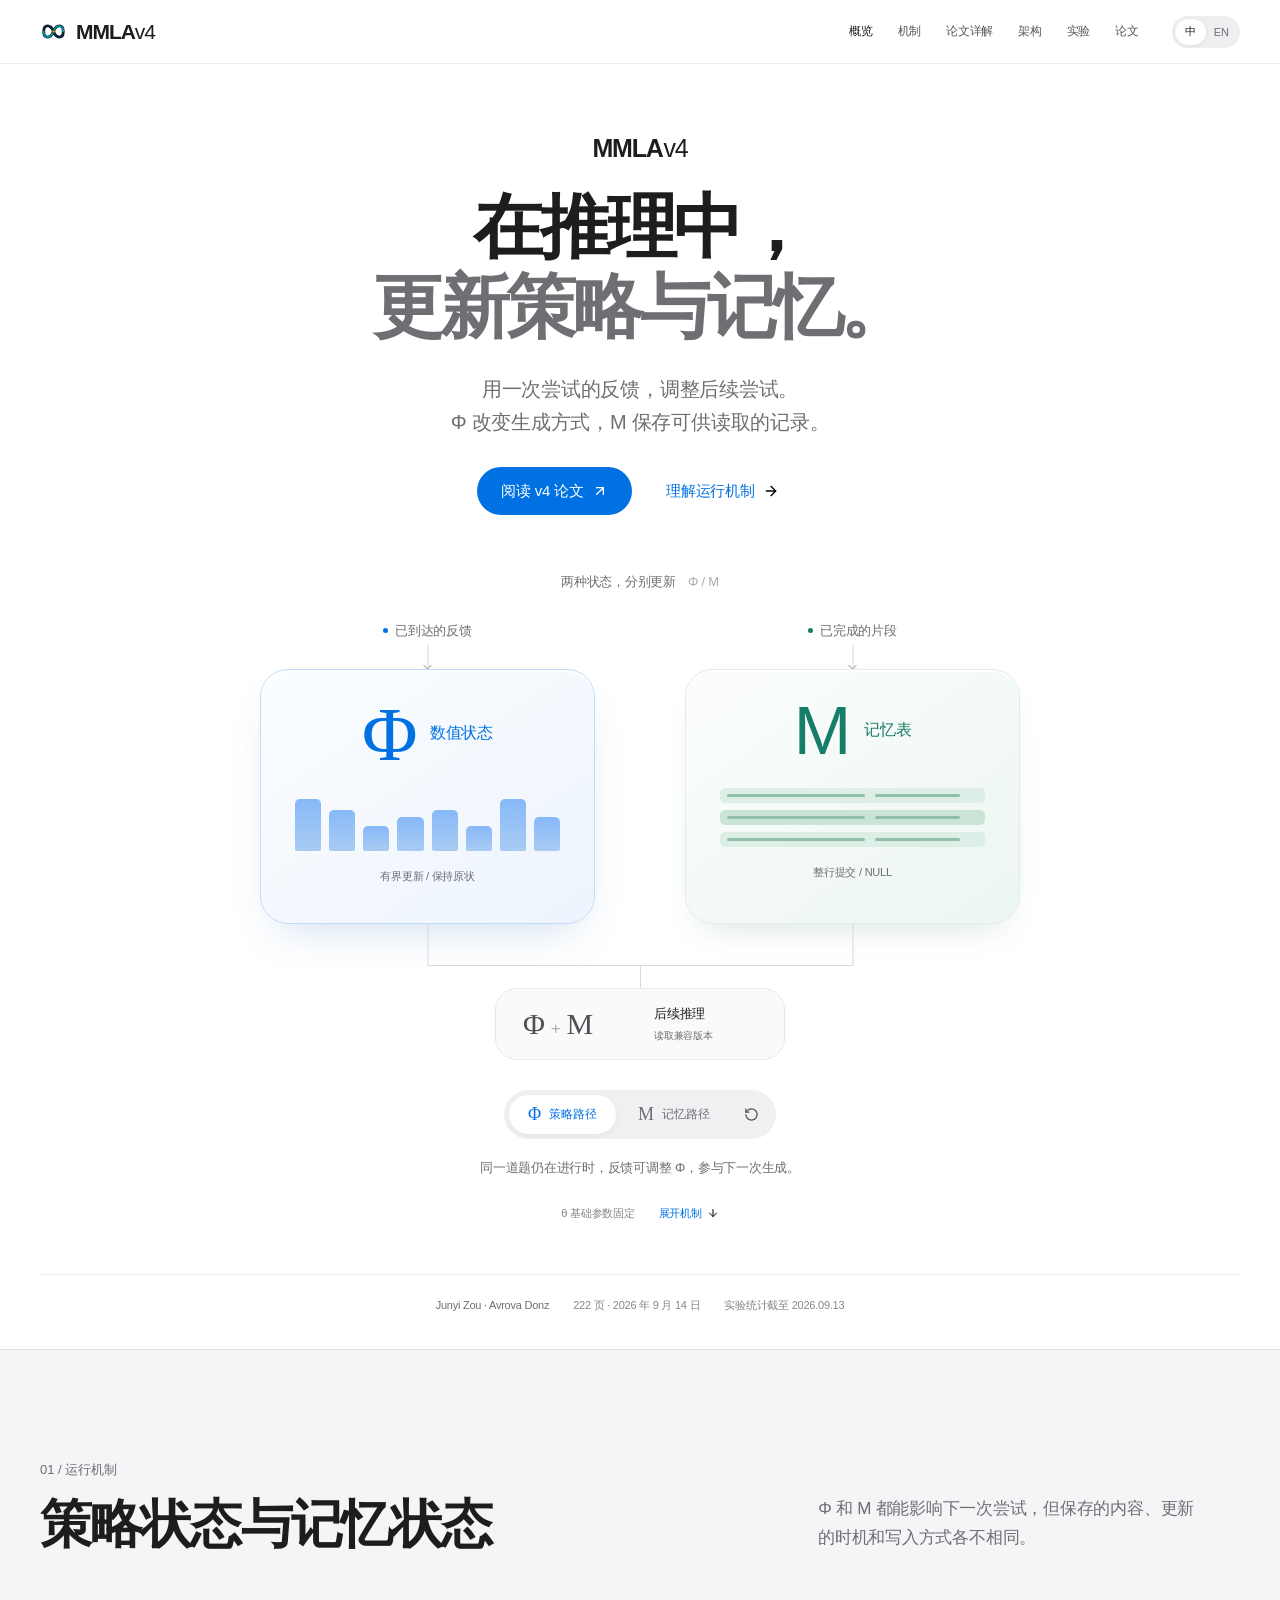
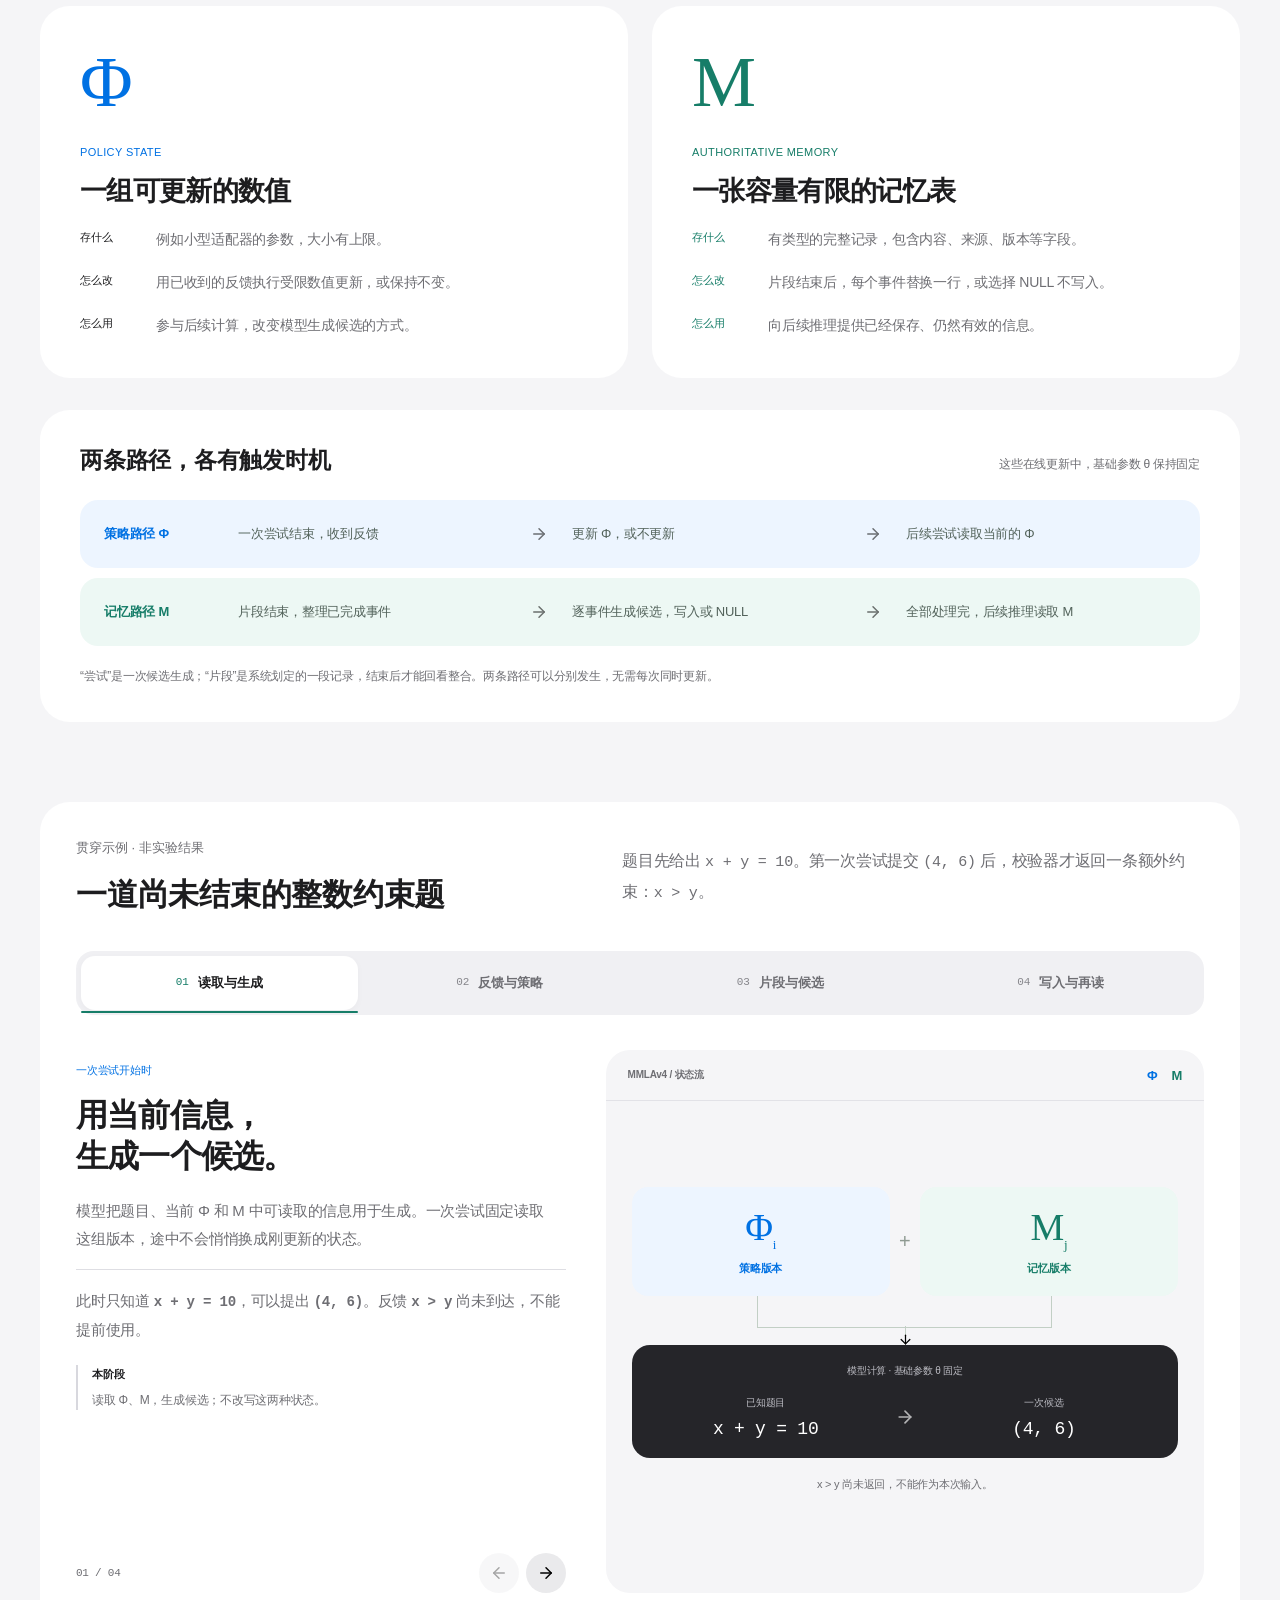
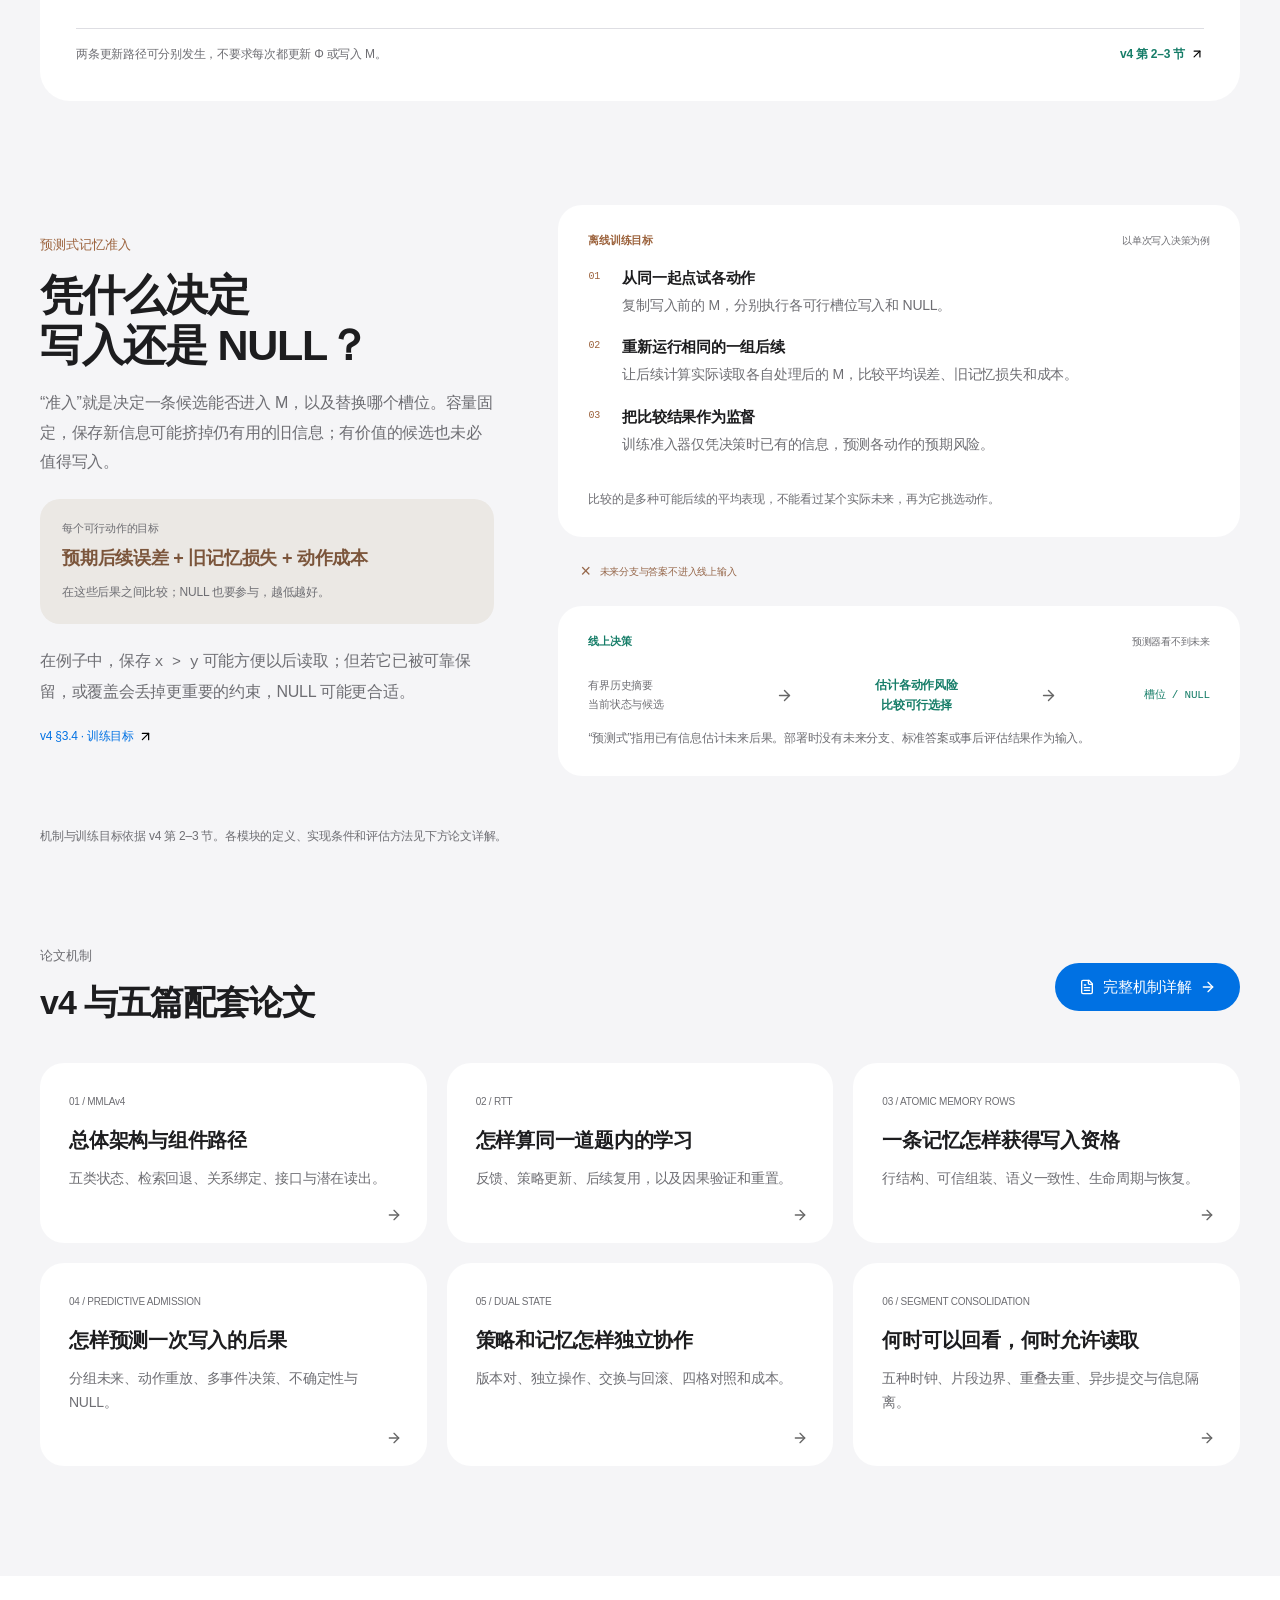
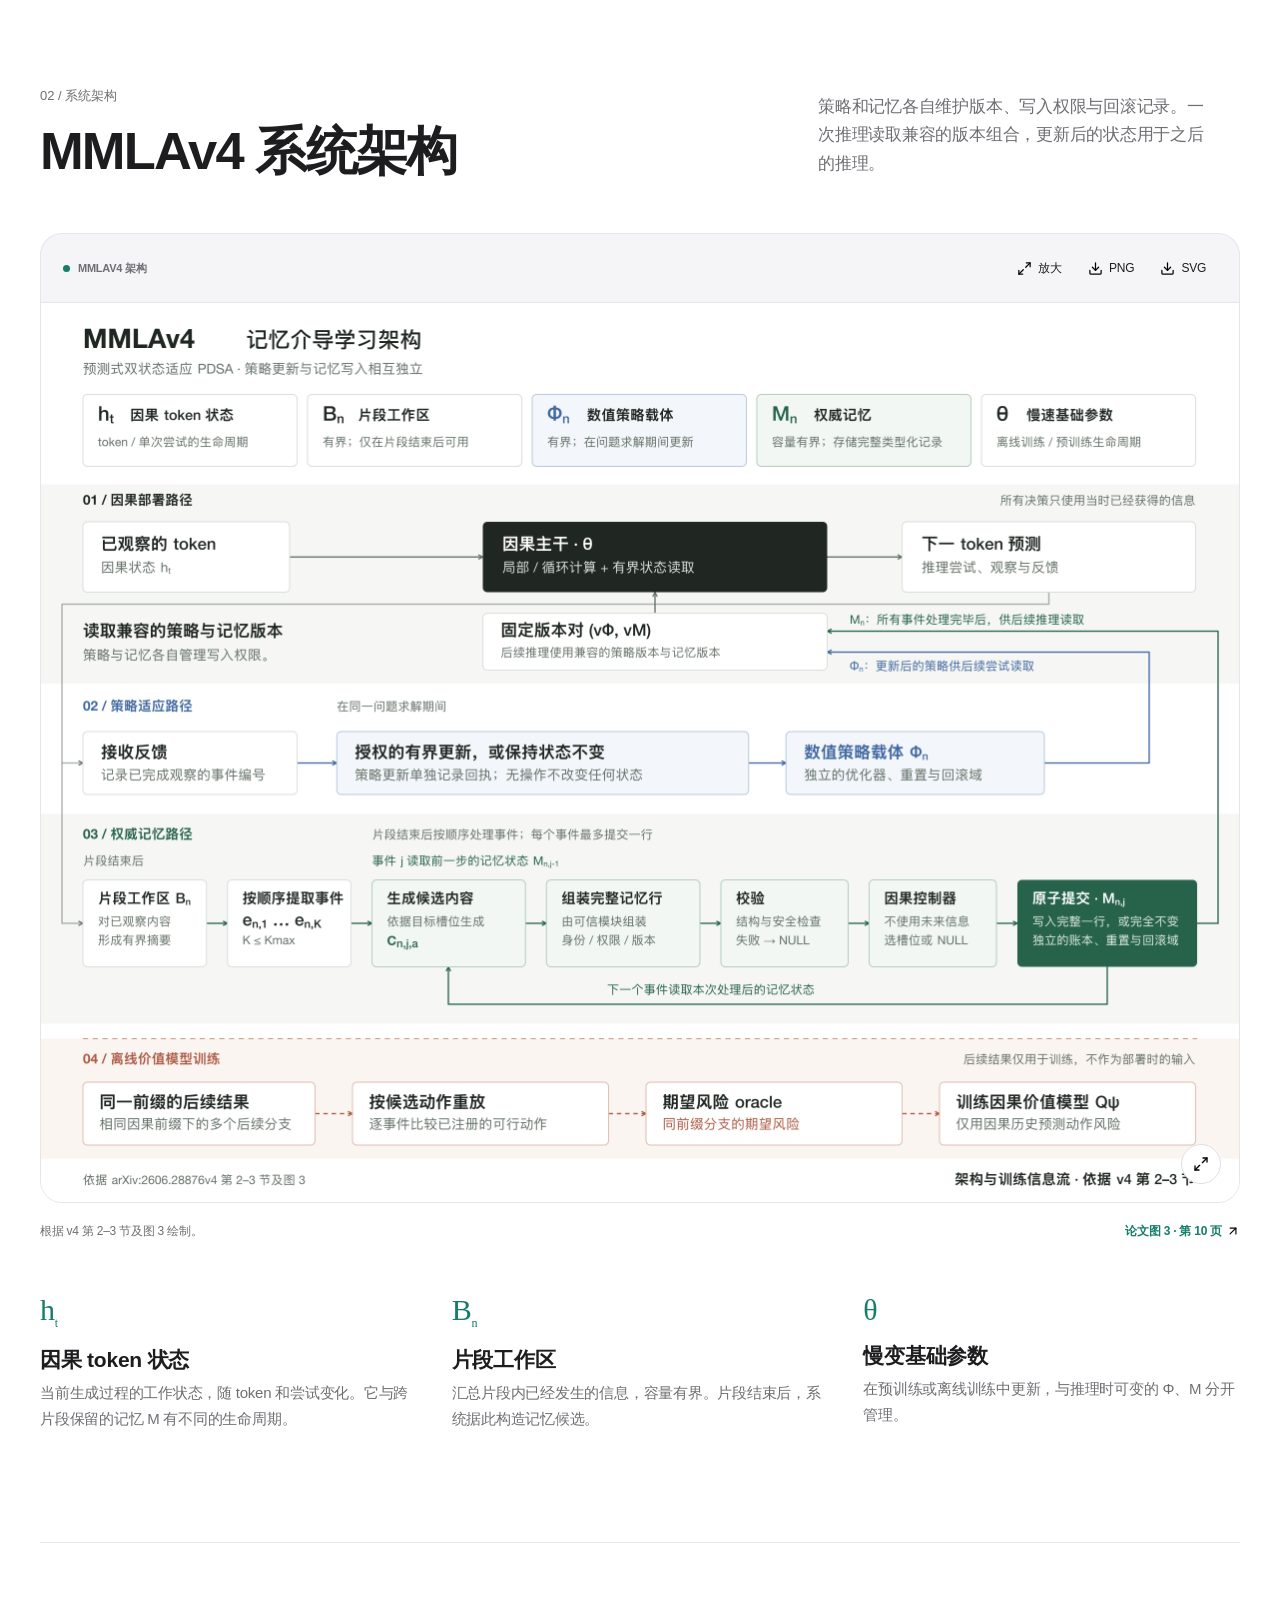
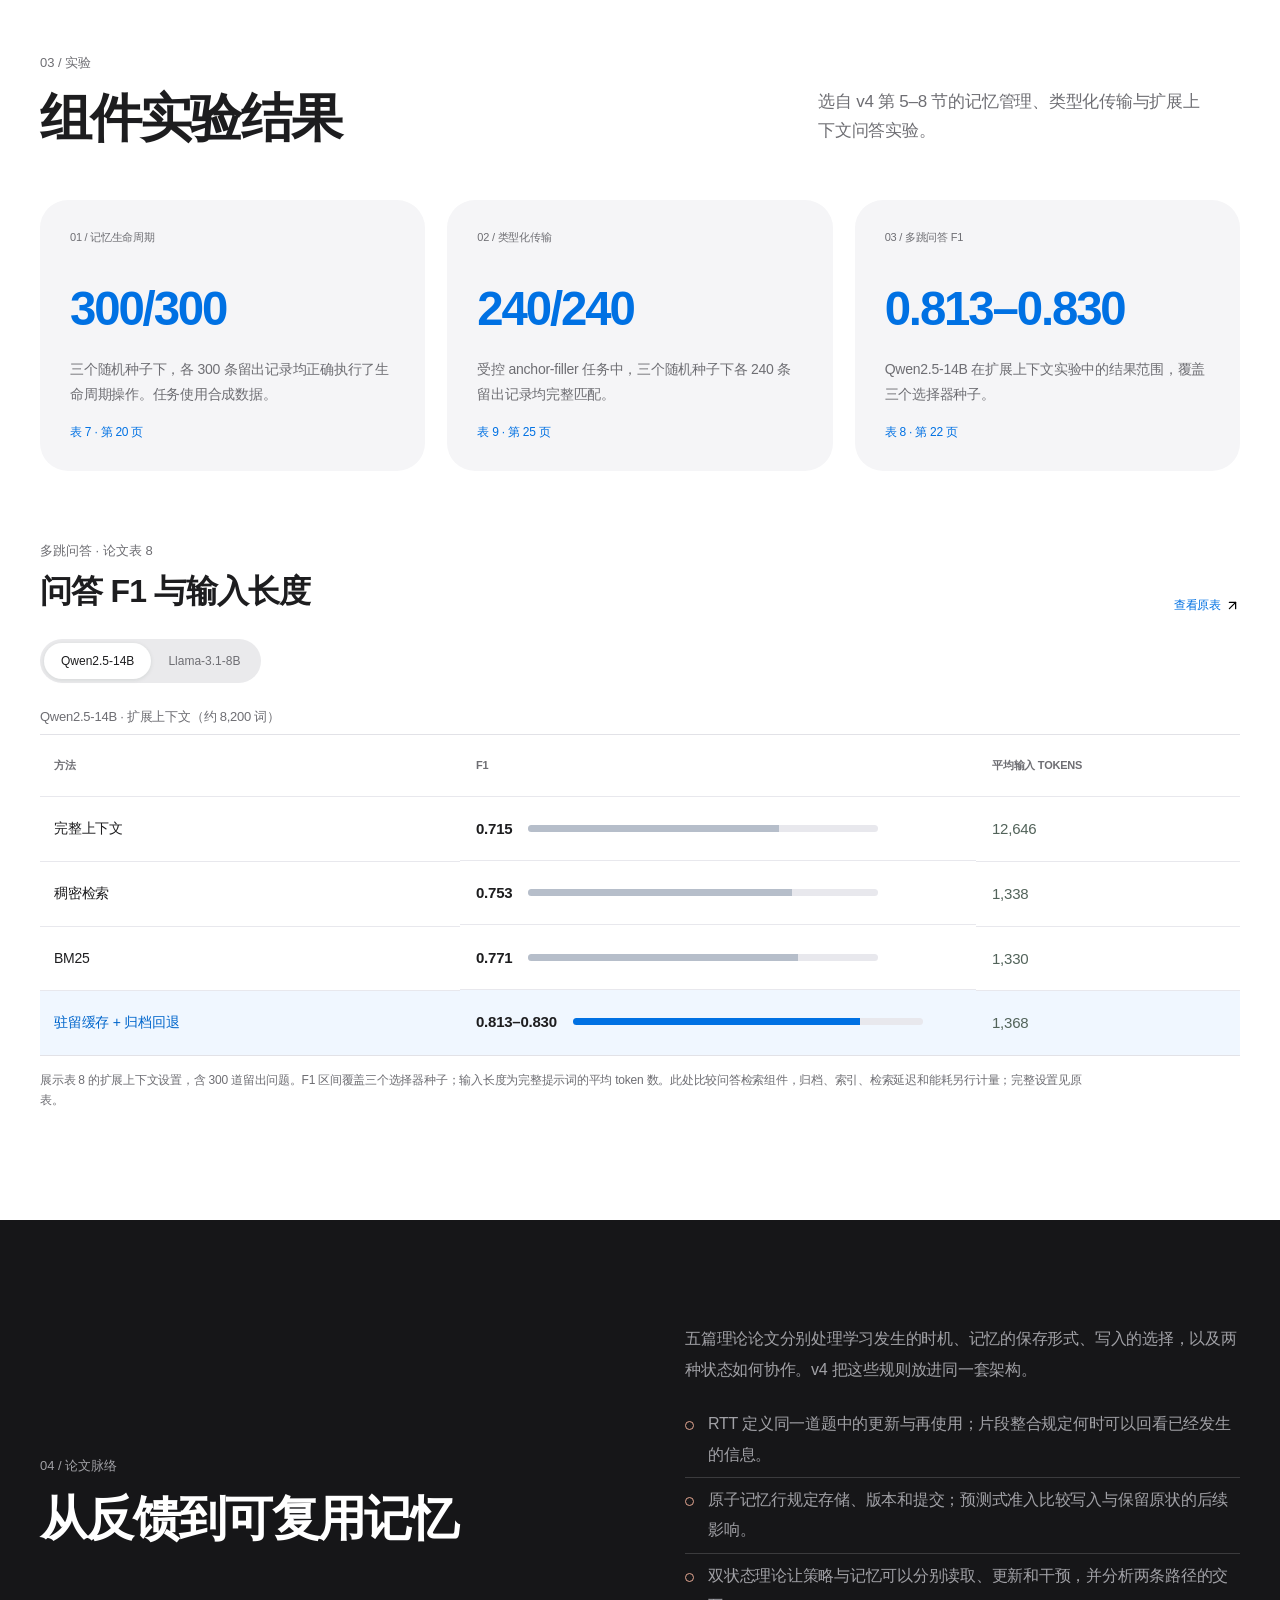
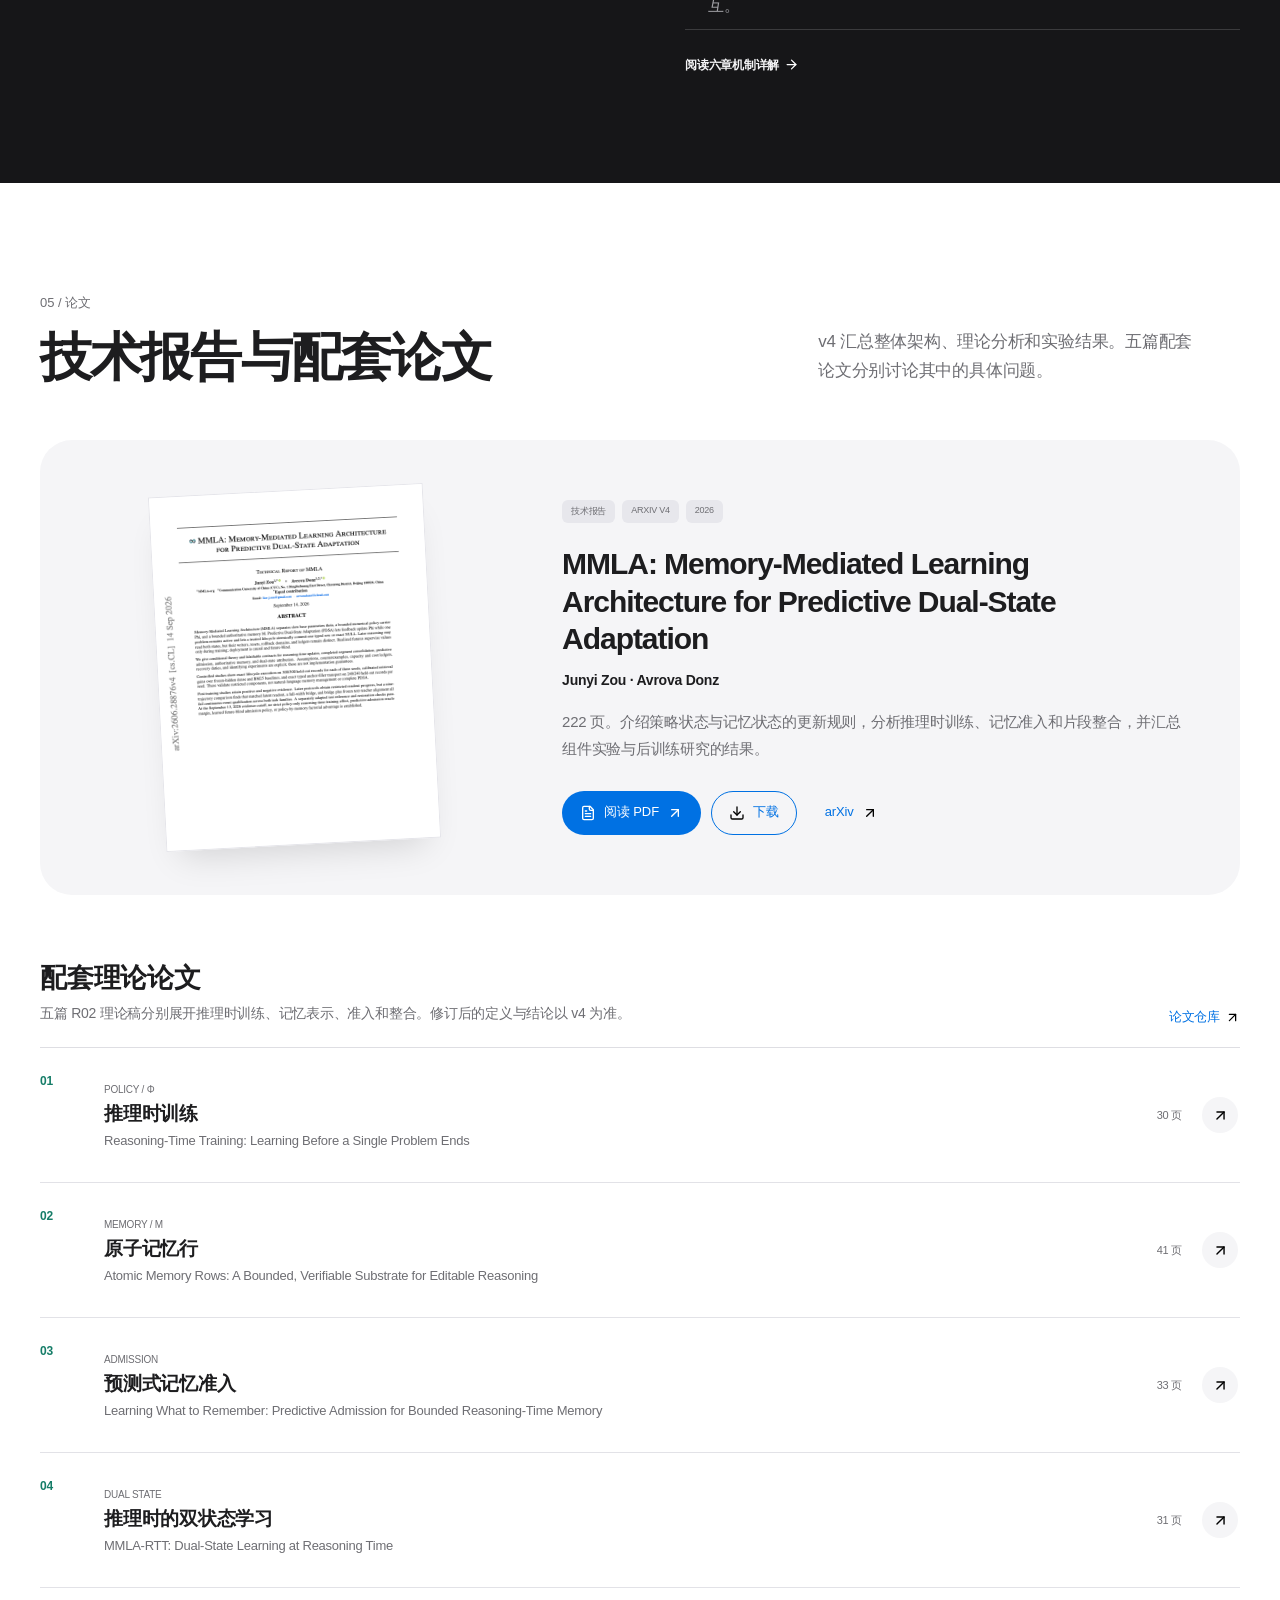
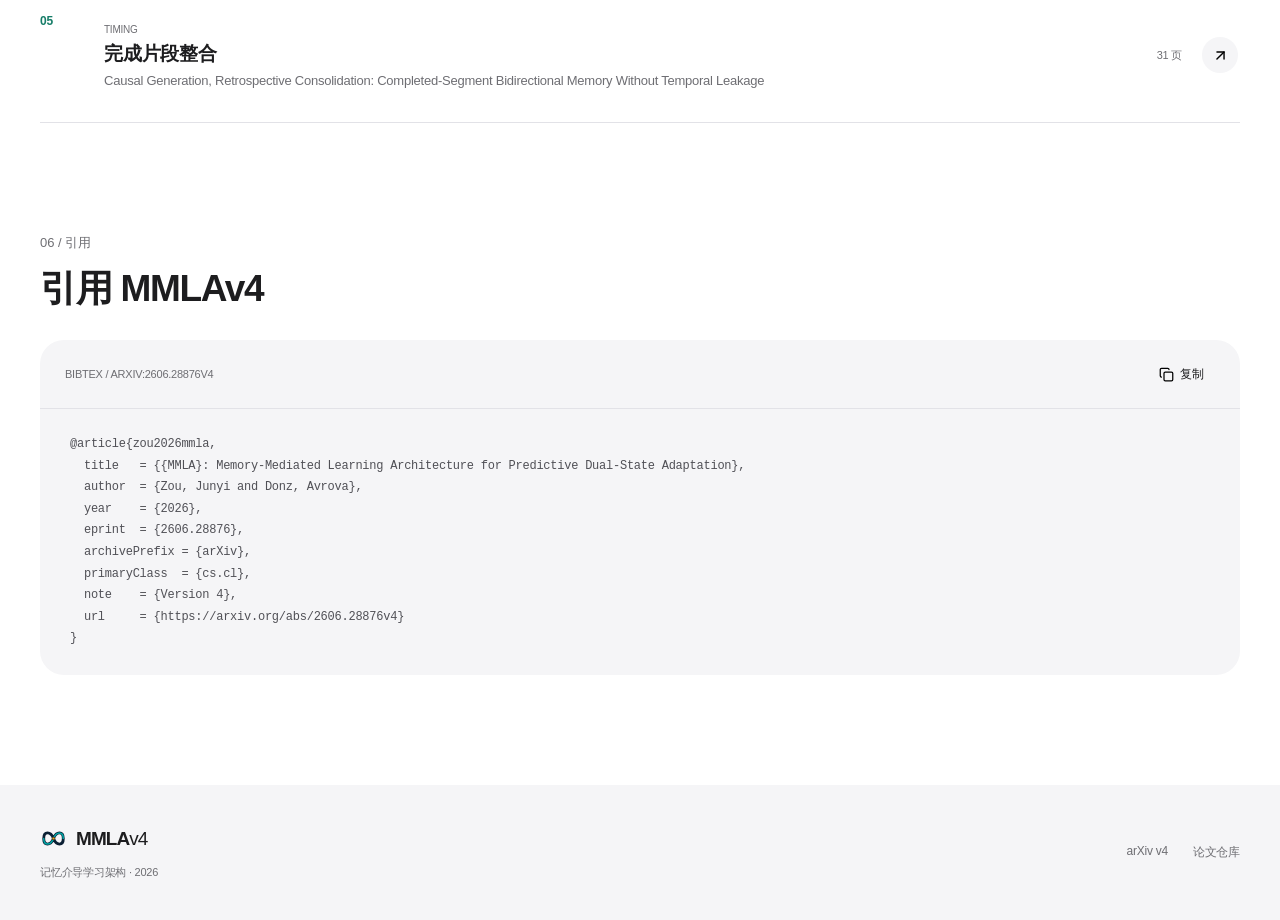
==== commit e24319da: "Refine MMLAv4 site design and motion" ====
--- a/index.html
+++ b/index.html
@@ -3,7 +3,7 @@
   <head>
     <meta charset="utf-8" />
     <meta name="viewport" content="width=device-width, initial-scale=1" />
-    <meta name="theme-color" content="#f8f9f7" />
+    <meta name="theme-color" content="#ffffff" />
     <meta name="description" content="MMLAv4 研究推理过程中的策略更新与记忆管理。本页收录系统架构、实验结果及 arXiv:2606.28876v4 技术报告。" />
     <meta property="og:title" content="MMLAv4 | Memory-Mediated Learning Architecture" />
     <meta property="og:description" content="MMLAv4 studies policy adaptation and memory management during reasoning. Architecture, experimental results, and the v4 technical report." />
@@ -47,36 +47,27 @@
 
     <main id="main">
       <section id="overview" class="lead-section page-width" aria-labelledby="page-title">
-        <div class="lead-topline">
-          <p class="eyebrow"><span class="edition-dot"></span><span class="lang-zh">综合技术报告</span><span class="lang-en">Integrated technical report</span><span class="eyebrow-divider">/</span> 2026</p>
-          <a href="https://arxiv.org/abs/2606.28876v4" target="_blank" rel="noopener noreferrer">ARXIV:2606.28876V4 <img src="assets/icons/arrow-up-right.svg" alt="" /></a>
-        </div>
         <div class="lead-composition">
         <div class="lead-copy">
+        <p class="lead-product">MMLA<span>v4</span></p>
         <div class="lead-heading">
-          <h1 id="page-title">MMLA<span>v4</span></h1>
-          <div><p class="lead-title"><span class="lang-zh">记忆介导学习架构</span><span class="lang-en">Memory-Mediated <br />Learning Architecture</span></p><p class="lead-subtitle"><span class="lang-zh">预测式双状态适应</span><span class="lang-en">Predictive Dual-State Adaptation</span></p></div>
+          <h1 id="page-title"><span class="lang-zh">在推理中，<br /><span class="hero-accent">更新策略与记忆。</span></span><span class="lang-en">Adapt the policy.<br /><span class="hero-accent">Update the memory.</span></span></h1>
         </div>
         <div class="lead-intro">
           <p class="lead-description">
-            <span class="lang-zh">MMLA 研究模型如何在一道问题尚未结束时利用反馈：<strong class="policy-text">更新一组策略数值 Φ</strong>，改变后续生成；<strong class="memory-text">更新一张记忆表 M</strong>，保留后续可读取的信息。两种状态的容量有限，分别更新，后续推理共同读取。</span>
-            <span class="lang-en">MMLA studies how a model can use feedback before a problem ends: <strong class="policy-text">update numerical policy state Φ</strong> to change later generation, and <strong class="memory-text">update memory table M</strong> to retain information for later reads. Both have limited capacity and are updated separately.</span>
+            <span class="lang-zh">用一次尝试的反馈，调整后续尝试。<br />Φ 改变生成方式，M 保存可供读取的记录。</span>
+            <span class="lang-en">Feedback from one attempt can inform the next.<br /> Φ adapts generation. M retains records for later reasoning.</span>
           </p>
           <div class="lead-actions">
-            <a class="button button-dark" href="assets/papers/2606.28876v4.pdf" target="_blank" rel="noopener noreferrer"><img src="assets/icons/file-text.svg" alt="" /><span class="lang-zh">阅读 v4 论文</span><span class="lang-en">Read the v4 paper</span><img src="assets/icons/arrow-up-right.svg" alt="" /></a>
+            <a class="button button-dark" href="https://github.com/MMLA-org/mmla-memory/blob/main/2606.28876v4.pdf" target="_blank" rel="noopener noreferrer"><img src="assets/icons/file-text.svg" alt="" /><span class="lang-zh">阅读 v4 论文</span><span class="lang-en">Read the v4 paper</span><img src="assets/icons/arrow-up-right.svg" alt="" /></a>
             <a class="button button-text" href="#implementation"><span class="lang-zh">理解运行机制</span><span class="lang-en">Explore the mechanism</span><img src="assets/icons/arrow-right.svg" alt="" /></a>
           </div>
         </div>
         </div>
         <figure class="state-study" data-path="policy" aria-labelledby="study-title">
           <figcaption class="study-heading"><span id="study-title"><span class="lang-zh">两种状态，分别更新</span><span class="lang-en">Two states. Separate updates.</span></span><span class="study-index">Φ / M</span></figcaption>
-          <div class="study-paths" role="group" data-label-zh="查看状态更新路径" data-label-en="Explore state update paths" aria-label="查看状态更新路径">
-            <button type="button" data-study-path="policy" aria-pressed="true"><span class="study-path-symbol">Φ</span><span class="lang-zh">策略路径</span><span class="lang-en">Policy path</span></button>
-            <button type="button" data-study-path="memory" aria-pressed="false"><span class="study-path-symbol">M</span><span class="lang-zh">记忆路径</span><span class="lang-en">Memory path</span></button>
-            <button type="button" id="study-replay" class="study-replay" data-label-zh="重播所选路径" data-label-en="Replay selected path" aria-label="重播所选路径"><img src="assets/icons/rotate-ccw.svg" alt="" /></button>
-          </div>
           <div class="study-map">
-            <div class="study-trigger study-policy"><span class="study-point"></span><span class="lang-zh">已到达的<br />反馈</span><span class="lang-en">Feedback<br />received</span></div>
+            <div class="study-trigger study-policy"><span class="study-point"></span><span class="lang-zh">已到达的反馈</span><span class="lang-en">Feedback received</span></div>
             <span class="study-wire study-policy study-input-wire" aria-hidden="true"><i></i></span>
             <div class="study-carrier study-policy">
               <div><strong>Φ</strong><span class="lang-zh">数值状态</span><span class="lang-en">Policy values</span></div>
@@ -84,8 +75,7 @@
               <small><span class="lang-zh">有界更新 / 保持原状</span><span class="lang-en">Bounded update / no-op</span></small>
             </div>
             <span class="study-wire study-policy study-output-wire" aria-hidden="true"><i></i></span>
-            <div class="study-reader"><span class="study-reader-symbol">Φ<span>+</span>M</span><strong><span class="lang-zh">后续推理</span><span class="lang-en">Later reasoning</span></strong><span><span class="lang-zh">读取兼容版本</span><span class="lang-en">Read compatible versions</span></span></div>
-            <div class="study-trigger study-memory"><span class="study-point"></span><span class="lang-zh">已完成的<br />片段</span><span class="lang-en">Completed<br />segment</span></div>
+            <div class="study-trigger study-memory"><span class="study-point"></span><span class="lang-zh">已完成的片段</span><span class="lang-en">Completed segment</span></div>
             <span class="study-wire study-memory study-input-wire" aria-hidden="true"><i></i></span>
             <div class="study-carrier study-memory">
               <div><strong>M</strong><span class="lang-zh">记忆表</span><span class="lang-en">Memory table</span></div>
@@ -93,6 +83,13 @@
               <small><span class="lang-zh">整行提交 / NULL</span><span class="lang-en">Whole-row commit / NULL</span></small>
             </div>
             <span class="study-wire study-memory study-output-wire" aria-hidden="true"><i></i></span>
+            <span class="study-join" aria-hidden="true"></span>
+            <div class="study-reader"><span class="study-reader-symbol">Φ<span>+</span>M</span><strong><span class="lang-zh">后续推理</span><span class="lang-en">Later reasoning</span></strong><span><span class="lang-zh">读取兼容版本</span><span class="lang-en">Read compatible versions</span></span></div>
+          </div>
+          <div class="study-paths" role="group" data-label-zh="查看状态更新路径" data-label-en="Explore state update paths" aria-label="查看状态更新路径">
+            <button type="button" data-study-path="policy" aria-pressed="true"><span class="study-path-symbol">Φ</span><span class="lang-zh">策略路径</span><span class="lang-en">Policy path</span></button>
+            <button type="button" data-study-path="memory" aria-pressed="false"><span class="study-path-symbol">M</span><span class="lang-zh">记忆路径</span><span class="lang-en">Memory path</span></button>
+            <button type="button" id="study-replay" class="study-replay" data-label-zh="重播所选路径" data-label-en="Replay selected path" aria-label="重播所选路径"><img src="assets/icons/rotate-ccw.svg" alt="" /></button>
           </div>
           <div class="study-caption">
             <p data-study-copy="policy"><span class="lang-zh">同一道题仍在进行时，反馈可调整 Φ，参与下一次生成。</span><span class="lang-en">While a problem is still open, feedback can adjust Φ for the next generation.</span></p>
@@ -188,11 +185,11 @@
                 </div>
               </div>
             </div>
-            <div class="flow-footnote"><span><span class="lang-zh">两条更新路径可分别发生，不要求每次都更新 Φ 或写入 M。</span><span class="lang-en">The two update paths are independent. Neither must run on every attempt.</span></span><a href="assets/papers/2606.28876v4.pdf#page=8" target="_blank" rel="noopener noreferrer"><span class="lang-zh">v4 第 2–3 节</span><span class="lang-en">v4 §§2–3</span><img src="assets/icons/arrow-up-right.svg" alt="" /></a></div>
+            <div class="flow-footnote"><span><span class="lang-zh">两条更新路径可分别发生，不要求每次都更新 Φ 或写入 M。</span><span class="lang-en">The two update paths are independent. Neither must run on every attempt.</span></span><a href="https://github.com/MMLA-org/mmla-memory/raw/main/2606.28876v4.pdf#page=8" target="_blank" rel="noopener noreferrer"><span class="lang-zh">v4 第 2–3 节</span><span class="lang-en">v4 §§2–3</span><img src="assets/icons/arrow-up-right.svg" alt="" /></a></div>
           </div>
 
           <div class="admission-section">
-            <div class="admission-copy"><p class="section-index"><span class="lang-zh">预测式记忆准入</span><span class="lang-en">Predictive memory admission</span></p><h3><span class="lang-zh">凭什么决定<br />写入还是 NULL？</span><span class="lang-en">What makes a write<br />worth choosing?</span></h3><p><span class="lang-zh">“准入”就是决定一条候选能否进入 M，以及替换哪个槽位。容量固定，保存新信息可能挤掉仍有用的旧信息；有价值的候选也未必值得写入。</span><span class="lang-en">Admission decides whether a candidate enters M and which slot it replaces. With fixed capacity, new information can displace useful old information, so even a useful candidate may not be worth writing.</span></p><div class="admission-objective"><span><span class="lang-zh">每个可行动作的目标</span><span class="lang-en">Objective for each feasible action</span></span><strong><span class="lang-zh">预期后续误差 + 旧记忆损失 + 动作成本</span><span class="lang-en">Expected future error + damage to retained memory + action cost</span></strong><small><span class="lang-zh">在这些后果之间比较；NULL 也要参与，越低越好。</span><span class="lang-en">Compare these consequences, including NULL. Lower is better.</span></small></div><p><span class="lang-zh">在例子中，保存 <code>x &gt; y</code> 可能方便以后读取；但若它已被可靠保留，或覆盖会丢掉更重要的约束，NULL 可能更合适。</span><span class="lang-en">Retaining <code>x &gt; y</code> may help later reads. If it is already reliably retained, or a write would remove a more important constraint, NULL may be preferable.</span></p><a class="section-source" href="assets/papers/2606.28876v4.pdf#page=14" target="_blank" rel="noopener noreferrer"><span class="lang-zh">v4 §3.4 · 训练目标</span><span class="lang-en">v4 §3.4 · Training objective</span><img src="assets/icons/arrow-up-right.svg" alt="" /></a></div>
+            <div class="admission-copy"><p class="section-index"><span class="lang-zh">预测式记忆准入</span><span class="lang-en">Predictive memory admission</span></p><h3><span class="lang-zh">凭什么决定<br />写入还是 NULL？</span><span class="lang-en">What makes a write<br />worth choosing?</span></h3><p><span class="lang-zh">“准入”就是决定一条候选能否进入 M，以及替换哪个槽位。容量固定，保存新信息可能挤掉仍有用的旧信息；有价值的候选也未必值得写入。</span><span class="lang-en">Admission decides whether a candidate enters M and which slot it replaces. With fixed capacity, new information can displace useful old information, so even a useful candidate may not be worth writing.</span></p><div class="admission-objective"><span><span class="lang-zh">每个可行动作的目标</span><span class="lang-en">Objective for each feasible action</span></span><strong><span class="lang-zh">预期后续误差 + 旧记忆损失 + 动作成本</span><span class="lang-en">Expected future error + damage to retained memory + action cost</span></strong><small><span class="lang-zh">在这些后果之间比较；NULL 也要参与，越低越好。</span><span class="lang-en">Compare these consequences, including NULL. Lower is better.</span></small></div><p><span class="lang-zh">在例子中，保存 <code>x &gt; y</code> 可能方便以后读取；但若它已被可靠保留，或覆盖会丢掉更重要的约束，NULL 可能更合适。</span><span class="lang-en">Retaining <code>x &gt; y</code> may help later reads. If it is already reliably retained, or a write would remove a more important constraint, NULL may be preferable.</span></p><a class="section-source" href="https://github.com/MMLA-org/mmla-memory/raw/main/2606.28876v4.pdf#page=14" target="_blank" rel="noopener noreferrer"><span class="lang-zh">v4 §3.4 · 训练目标</span><span class="lang-en">v4 §3.4 · Training objective</span><img src="assets/icons/arrow-up-right.svg" alt="" /></a></div>
             <div class="admission-paths">
               <div class="admission-path training-path"><div class="path-heading"><span class="path-tag"><span class="lang-zh">离线训练目标</span><span class="lang-en">OFFLINE TRAINING OBJECTIVE</span></span><span><span class="lang-zh">以单次写入决策为例</span><span class="lang-en">A single-write decision</span></span></div><ol class="admission-method"><li><strong><span class="lang-zh">从同一起点试各动作</span><span class="lang-en">Try each action from the same state</span></strong><span><span class="lang-zh">复制写入前的 M，分别执行各可行槽位写入和 NULL。</span><span class="lang-en">Copy the pre-write M and apply each feasible slot write or NULL separately.</span></span></li><li><strong><span class="lang-zh">重新运行相同的一组后续</span><span class="lang-en">Replay the same set of continuations</span></strong><span><span class="lang-zh">让后续计算实际读取各自处理后的 M，比较平均误差、旧记忆损失和成本。</span><span class="lang-en">Later computation reads the M produced by each action. Compare mean error, damage to retained memory, and cost.</span></span></li><li><strong><span class="lang-zh">把比较结果作为监督</span><span class="lang-en">Use the comparison as supervision</span></strong><span><span class="lang-zh">训练准入器仅凭决策时已有的信息，预测各动作的预期风险。</span><span class="lang-en">Train admission to predict each action's expected risk using only information available at decision time.</span></span></li></ol><p class="path-explanation"><span class="lang-zh">比较的是多种可能后续的平均表现，不能看过某个实际未来，再为它挑选动作。</span><span class="lang-en">The target averages over possible continuations. An action cannot be chosen after seeing which future actually occurred.</span></p></div>
               <div class="training-boundary"><span class="boundary-cross" aria-hidden="true">×</span><span class="lang-zh">未来分支与答案不进入线上输入</span><span class="lang-en">Future branches and answers are excluded from deployment inputs</span></div>
@@ -231,7 +228,7 @@
           <button class="diagram-preview" type="button" data-label-zh="放大架构图" data-label-en="Expand architecture diagram" aria-label="放大架构图" title="放大架构图">
             <img id="architecture-image" src="assets/mmla-v4-architecture-zh.png" data-label-zh="MMLAv4 架构：推理、策略更新、记忆写入和离线训练" data-label-en="MMLAv4 architecture: reasoning, policy updates, memory writes, and offline training" alt="MMLAv4 架构：推理、策略更新、记忆写入和离线训练" width="1600" height="1200" />
           </button>
-          <div class="architecture-caption"><span><span class="lang-zh">根据 v4 第 2–3 节及图 3 绘制。</span><span class="lang-en">Based on v4 Sections 2–3 and Figure 3.</span></span><a href="assets/papers/2606.28876v4.pdf#page=10" target="_blank" rel="noopener noreferrer"><span class="lang-zh">论文图 3 · 第 10 页</span><span class="lang-en">Paper Fig. 3 · p. 10</span><img src="assets/icons/arrow-up-right.svg" alt="" /></a></div>
+          <div class="architecture-caption"><span><span class="lang-zh">根据 v4 第 2–3 节及图 3 绘制。</span><span class="lang-en">Based on v4 Sections 2–3 and Figure 3.</span></span><a href="https://github.com/MMLA-org/mmla-memory/raw/main/2606.28876v4.pdf#page=10" target="_blank" rel="noopener noreferrer"><span class="lang-zh">论文图 3 · 第 10 页</span><span class="lang-en">Paper Fig. 3 · p. 10</span><img src="assets/icons/arrow-up-right.svg" alt="" /></a></div>
           <div class="architecture-principles">
             <article><span class="support-symbol">h<sub>t</sub></span><h3><span class="lang-zh">因果 token 状态</span><span class="lang-en">Causal token state</span></h3><p><span class="lang-zh">当前生成过程的工作状态，随 token 和尝试变化。它与跨片段保留的记忆 M 有不同的生命周期。</span><span class="lang-en">The working state of generation changes across tokens and attempts. Its lifetime differs from memory M, which persists across segments.</span></p></article>
             <article><span class="support-symbol">B<sub>n</sub></span><h3><span class="lang-zh">片段工作区</span><span class="lang-en">Segment workspace</span></h3><p><span class="lang-zh">汇总片段内已经发生的信息，容量有界。片段结束后，系统据此构造记忆候选。</span><span class="lang-en">A bounded summary of information observed within a segment. After the segment ends, it supports the construction of memory candidates.</span></p></article>
@@ -246,13 +243,13 @@
           <p class="section-summary"><span class="lang-zh">选自 v4 第 5–8 节的记忆管理、类型化传输与扩展上下文问答实验。</span><span class="lang-en">Selected memory management, typed transport, and extended-context QA experiments from Sections 5–8 of v4.</span></p>
         </div>
         <div class="evidence-stats">
-          <article><span class="stat-index">01 / <span class="lang-zh">记忆生命周期</span><span class="lang-en">Memory lifecycle</span></span><strong>300/300</strong><p><span class="lang-zh">三个随机种子下，各 300 条留出记录均正确执行了生命周期操作。任务使用合成数据。</span><span class="lang-en">All 300 held-out records passed the lifecycle checks for each of three seeds in synthetic tasks.</span></p><a href="assets/papers/2606.28876v4.pdf#page=20" target="_blank" rel="noopener noreferrer"><span class="lang-zh">表 7 · 第 20 页</span><span class="lang-en">Table 7 · p. 20</span></a></article>
-          <article><span class="stat-index">02 / <span class="lang-zh">类型化传输</span><span class="lang-en">Typed transport</span></span><strong>240/240</strong><p><span class="lang-zh">受控 anchor-filler 任务中，三个随机种子下各 240 条留出记录均完整匹配。</span><span class="lang-en">All 240 held-out records matched exactly for each of three seeds in the controlled anchor-filler task.</span></p><a href="assets/papers/2606.28876v4.pdf#page=25" target="_blank" rel="noopener noreferrer"><span class="lang-zh">表 9 · 第 25 页</span><span class="lang-en">Table 9 · p. 25</span></a></article>
-          <article><span class="stat-index">03 / <span class="lang-zh">多跳问答 F1</span><span class="lang-en">Multi-hop QA F1</span></span><strong>0.813–0.830</strong><p><span class="lang-zh">Qwen2.5-14B 在扩展上下文实验中的结果范围，覆盖三个选择器种子。</span><span class="lang-en">The range across three selector seeds for Qwen2.5-14B in the extended-context experiment.</span></p><a href="assets/papers/2606.28876v4.pdf#page=22" target="_blank" rel="noopener noreferrer"><span class="lang-zh">表 8 · 第 22 页</span><span class="lang-en">Table 8 · p. 22</span></a></article>
+          <article><span class="stat-index">01 / <span class="lang-zh">记忆生命周期</span><span class="lang-en">Memory lifecycle</span></span><strong>300/300</strong><p><span class="lang-zh">三个随机种子下，各 300 条留出记录均正确执行了生命周期操作。任务使用合成数据。</span><span class="lang-en">All 300 held-out records passed the lifecycle checks for each of three seeds in synthetic tasks.</span></p><a href="https://github.com/MMLA-org/mmla-memory/raw/main/2606.28876v4.pdf#page=20" target="_blank" rel="noopener noreferrer"><span class="lang-zh">表 7 · 第 20 页</span><span class="lang-en">Table 7 · p. 20</span></a></article>
+          <article><span class="stat-index">02 / <span class="lang-zh">类型化传输</span><span class="lang-en">Typed transport</span></span><strong>240/240</strong><p><span class="lang-zh">受控 anchor-filler 任务中，三个随机种子下各 240 条留出记录均完整匹配。</span><span class="lang-en">All 240 held-out records matched exactly for each of three seeds in the controlled anchor-filler task.</span></p><a href="https://github.com/MMLA-org/mmla-memory/raw/main/2606.28876v4.pdf#page=25" target="_blank" rel="noopener noreferrer"><span class="lang-zh">表 9 · 第 25 页</span><span class="lang-en">Table 9 · p. 25</span></a></article>
+          <article><span class="stat-index">03 / <span class="lang-zh">多跳问答 F1</span><span class="lang-en">Multi-hop QA F1</span></span><strong>0.813–0.830</strong><p><span class="lang-zh">Qwen2.5-14B 在扩展上下文实验中的结果范围，覆盖三个选择器种子。</span><span class="lang-en">The range across three selector seeds for Qwen2.5-14B in the extended-context experiment.</span></p><a href="https://github.com/MMLA-org/mmla-memory/raw/main/2606.28876v4.pdf#page=22" target="_blank" rel="noopener noreferrer"><span class="lang-zh">表 8 · 第 22 页</span><span class="lang-en">Table 8 · p. 22</span></a></article>
         </div>
 
         <div class="results-section" aria-labelledby="results-title">
-          <div class="results-heading"><div><p class="sub-index"><span class="lang-zh">多跳问答 · 论文表 8</span><span class="lang-en">Multi-hop QA · Table 8</span></p><h3 id="results-title"><span class="lang-zh">问答 F1 与输入长度</span><span class="lang-en">F1 and prompt length</span></h3></div><a class="section-source" href="assets/papers/2606.28876v4.pdf#page=22" target="_blank" rel="noopener noreferrer"><span class="lang-zh">查看原表</span><span class="lang-en">View Table 8</span><img src="assets/icons/arrow-up-right.svg" alt="" /></a></div>
+          <div class="results-heading"><div><p class="sub-index"><span class="lang-zh">多跳问答 · 论文表 8</span><span class="lang-en">Multi-hop QA · Table 8</span></p><h3 id="results-title"><span class="lang-zh">问答 F1 与输入长度</span><span class="lang-en">F1 and prompt length</span></h3></div><a class="section-source" href="https://github.com/MMLA-org/mmla-memory/raw/main/2606.28876v4.pdf#page=22" target="_blank" rel="noopener noreferrer"><span class="lang-zh">查看原表</span><span class="lang-en">View Table 8</span><img src="assets/icons/arrow-up-right.svg" alt="" /></a></div>
           <div class="result-controls">
             <div class="segmented" role="group" data-label-zh="问答模型" data-label-en="Reader model" aria-label="问答模型"><button type="button" data-model="qwen" aria-pressed="true" class="is-active">Qwen2.5-14B</button><button type="button" data-model="llama" aria-pressed="false">Llama-3.1-8B</button></div>
           </div>
@@ -285,7 +282,7 @@
 
       <section id="papers" class="papers-section page-width" aria-labelledby="papers-title">
         <div class="section-heading"><div><p class="section-index">05 / <span class="lang-zh">论文</span><span class="lang-en">Publications</span></p><h2 id="papers-title"><span class="lang-zh">技术报告与配套论文</span><span class="lang-en">Technical report and companion papers</span></h2></div><p class="section-summary"><span class="lang-zh">v4 汇总整体架构、理论分析和实验结果。五篇配套论文分别讨论其中的具体问题。</span><span class="lang-en">v4 brings together the architecture, theoretical analysis, and experimental results. Five companion papers develop individual parts of the theory.</span></p></div>
-        <article class="featured-paper"><a class="paper-cover" href="assets/papers/2606.28876v4.pdf" target="_blank" rel="noopener noreferrer" data-label-zh="打开 MMLAv4 论文 PDF" data-label-en="Open MMLAv4 PDF" aria-label="打开 MMLAv4 论文 PDF"><img src="assets/mmla-v4-cover.png" data-label-zh="MMLAv4 技术报告第一页" data-label-en="The first page of the MMLAv4 technical report" alt="MMLAv4 技术报告第一页" width="600" height="776" loading="lazy" /></a><div class="featured-paper-copy"><div class="paper-tags"><span class="lang-zh">技术报告</span><span class="lang-en">TECHNICAL REPORT</span><span>ARXIV V4</span><span>2026</span></div><h3>MMLA: Memory-Mediated Learning Architecture for Predictive Dual-State Adaptation</h3><p class="featured-authors">Junyi Zou · Avrova Donz</p><p><span class="lang-zh">222 页。介绍策略状态与记忆状态的更新规则，分析推理时训练、记忆准入和片段整合，并汇总组件实验与后训练研究的结果。</span><span class="lang-en">222 pages covering update rules for policy and memory states, reasoning-time training, memory admission, and segment consolidation, with results from component experiments and post-training studies.</span></p><div class="paper-links"><a class="button button-dark" href="assets/papers/2606.28876v4.pdf" target="_blank" rel="noopener noreferrer"><img src="assets/icons/file-text.svg" alt="" /><span class="lang-zh">阅读 PDF</span><span class="lang-en">Read PDF</span><img src="assets/icons/arrow-up-right.svg" alt="" /></a><a class="button button-outline" href="assets/papers/2606.28876v4.pdf" download="2606.28876v4.pdf"><img src="assets/icons/download.svg" alt="" /><span class="lang-zh">下载</span><span class="lang-en">Download</span></a><a class="button button-text" href="https://arxiv.org/abs/2606.28876v4" target="_blank" rel="noopener noreferrer">arXiv <img src="assets/icons/arrow-up-right.svg" alt="" /></a></div></div></article>
+        <article class="featured-paper"><a class="paper-cover" href="https://github.com/MMLA-org/mmla-memory/blob/main/2606.28876v4.pdf" target="_blank" rel="noopener noreferrer" data-label-zh="打开 MMLAv4 论文 PDF" data-label-en="Open MMLAv4 PDF" aria-label="打开 MMLAv4 论文 PDF"><img src="assets/mmla-v4-cover.png" data-label-zh="MMLAv4 技术报告第一页" data-label-en="The first page of the MMLAv4 technical report" alt="MMLAv4 技术报告第一页" width="600" height="776" loading="lazy" /></a><div class="featured-paper-copy"><div class="paper-tags"><span class="lang-zh">技术报告</span><span class="lang-en">TECHNICAL REPORT</span><span>ARXIV V4</span><span>2026</span></div><h3>MMLA: Memory-Mediated Learning Architecture for Predictive Dual-State Adaptation</h3><p class="featured-authors">Junyi Zou · Avrova Donz</p><p><span class="lang-zh">222 页。介绍策略状态与记忆状态的更新规则，分析推理时训练、记忆准入和片段整合，并汇总组件实验与后训练研究的结果。</span><span class="lang-en">222 pages covering update rules for policy and memory states, reasoning-time training, memory admission, and segment consolidation, with results from component experiments and post-training studies.</span></p><div class="paper-links"><a class="button button-dark" href="https://github.com/MMLA-org/mmla-memory/blob/main/2606.28876v4.pdf" target="_blank" rel="noopener noreferrer"><img src="assets/icons/file-text.svg" alt="" /><span class="lang-zh">阅读 PDF</span><span class="lang-en">Read PDF</span><img src="assets/icons/arrow-up-right.svg" alt="" /></a><a class="button button-outline" href="https://github.com/MMLA-org/mmla-memory/raw/main/2606.28876v4.pdf" target="_blank" rel="noopener noreferrer"><img src="assets/icons/download.svg" alt="" /><span class="lang-zh">下载</span><span class="lang-en">Download</span></a><a class="button button-text" href="https://arxiv.org/abs/2606.28876v4" target="_blank" rel="noopener noreferrer">arXiv <img src="assets/icons/arrow-up-right.svg" alt="" /></a></div></div></article>
         <div class="companion-head"><div><h3><span class="lang-zh">配套理论论文</span><span class="lang-en">Companion theory papers</span></h3><p><span class="lang-zh">五篇 R02 理论稿分别展开推理时训练、记忆表示、准入和整合。修订后的定义与结论以 v4 为准。</span><span class="lang-en">Five R02 theory manuscripts develop reasoning-time training, memory representation, admission, and consolidation. Revised definitions and conclusions in v4 take precedence.</span></p></div><a href="https://github.com/MMLA-org/mmla-memory" target="_blank" rel="noopener noreferrer"><span class="lang-zh">论文仓库</span><span class="lang-en">Paper repository</span><img src="assets/icons/arrow-up-right.svg" alt="" /></a></div>
         <div class="paper-list">
           <article class="paper-row"><span class="paper-number">01</span><div><span class="paper-topic">POLICY / Φ</span><h4><span class="lang-zh">推理时训练</span><span class="lang-en">Reasoning-Time Training</span></h4><p>Reasoning-Time Training: Learning Before a Single Problem Ends</p></div><span class="paper-pages"><span class="lang-zh">30 页</span><span class="lang-en">30 pp.</span></span><a href="https://github.com/MMLA-org/mmla-memory/blob/main/RTT_Foundations.pdf" target="_blank" rel="noopener noreferrer" data-label-zh="打开推理时训练论文" data-label-en="Open Reasoning-Time Training paper" aria-label="打开推理时训练论文" title="打开推理时训练论文"><img src="assets/icons/arrow-up-right.svg" alt="" /></a></article>
--- a/design.css
+++ b/design.css
@@ -1,174 +1,531 @@
 :root {
+  --ink: #1d1d1f;
+  --muted: #6e6e73;
+  --line: #dedee3;
+  --canvas: #f5f5f7;
+  --green: #167d68;
+  --blue: #0071e3;
+  --coral: #9c633d;
+  --policy-surface: #edf5ff;
+  --memory-surface: #edf8f4;
+  --display: -apple-system, BlinkMacSystemFont, "Helvetica Neue", "PingFang SC", "Microsoft YaHei", sans-serif;
+  --body: var(--display);
+  --editorial: var(--display);
   --ease-out: cubic-bezier(.22, 1, .36, 1);
-  --ease-state: cubic-bezier(.4, 0, .2, 1);
-  --motion-fast: 160ms;
-  --motion-state: 320ms;
+  --motion-fast: 180ms;
+  --motion-state: 380ms;
 }
 
-/* The first spread pairs the paper's identity with its two update paths. */
-.lead-section { padding-top: 32px; padding-bottom: 26px; }
-.lead-composition { display: grid; grid-template-columns: minmax(0, 1fr) minmax(0, 1fr); align-items: center; gap: 76px; padding: 54px 0 36px; }
-.lead-copy { min-width: 0; }
+/* Shared surfaces and controls. */
+html { scroll-padding-top: 90px; }
+body { letter-spacing: -.015em; }
+.page-width { width: min(100% - 80px, 1200px); }
+::selection { background: #cce4ff; }
+.site-header { height: 64px; border-bottom: 1px solid #00000012; background: #ffffffd6; -webkit-backdrop-filter: saturate(180%) blur(20px); backdrop-filter: saturate(180%) blur(20px); }
+.header-inner { gap: 22px; }
+.brand { gap: 9px; font-size: 21px; font-weight: 650; letter-spacing: -.05em; }
+.brand img { width: 27px; height: 27px; }
+.brand-version { color: var(--ink); font-weight: 400; }
+.site-nav { gap: 3px; }
+.site-nav a { padding-inline: 11px; color: #57575c; font-size: 12px; font-weight: 400; }
+.site-nav a:hover, .site-nav a.is-active { color: var(--ink); }
+.site-nav a::after, .site-nav a.is-active::after { display: none; }
+.language-switch { height: 32px; padding: 3px; border: 0; border-radius: 18px; background: #efeff1; }
+.language-switch button { min-width: 31px; padding-inline: 8px; border-radius: 15px; font-size: 11px; font-weight: 500; }
+.language-switch button.is-active { box-shadow: 0 1px 5px #00000012; }
+.icon-button { width: 40px; height: 40px; border: 0; border-radius: 50%; background: #eaeaec; }
+.icon-button:hover, .toolbar-button:hover { border-color: transparent; background: #dedee2; }
+.button { min-height: 48px; padding: 0 23px; gap: 8px; border-radius: 30px; font-size: 15px; font-weight: 500; letter-spacing: -.01em; }
+.button-dark { background: var(--blue); }
+.button-dark:hover { background: #0077ed; box-shadow: 0 4px 14px #0071e318; }
+.button-text { color: var(--blue); }
+.button-text:hover { background: #eaf4ff; }
+.button-outline { border-color: var(--blue); color: var(--blue); background: transparent; }
+.button-outline:hover { border-color: var(--blue); background: #eaf4ff; }
+.button img { width: 16px; height: 16px; }
+.toolbar-button { border-radius: 20px; min-height: 36px; font-weight: 500; }
+.segmented { border: 0; padding: 4px; border-radius: 24px; background: #eaeaec; }
+.segmented button { min-height: 36px; padding-inline: 17px; border-radius: 20px; font-weight: 500; }
+.button, .icon-button, .toolbar-button, .language-switch button, .segmented button { transition: background-color var(--motion-fast), color var(--motion-fast), box-shadow var(--motion-fast); }
+.button img, .paper-row > a img, .section-source img, .guide-source img { transition: transform var(--motion-state) var(--ease-out); }
+.button-text:hover > img:last-child, .section-source:hover img { transform: translateX(3px); }
+.paper-row > a:hover img, .guide-source:hover img { transform: translate(2px, -2px); }
+.reading-progress { position: absolute; bottom: -1px; left: 0; width: 100%; height: 1px; background: var(--blue); transform: scaleX(0); transform-origin: left; pointer-events: none; }
+.site-header.has-scrolled { box-shadow: 0 4px 22px #00000004; }
+
+/* A single idea, then the two state carriers that make it concrete. */
+.lead-section { padding-top: 70px; padding-bottom: 35px; }
+.lead-composition { display: block; padding: 0; }
+.lead-copy { max-width: 1040px; margin-inline: auto; text-align: center; }
+.lead-product { margin: 0 0 24px; font-size: 25px; font-weight: 650; letter-spacing: -.05em; }
+.lead-product > span { margin-left: 1px; font-weight: 400; }
 .lead-heading { display: block; margin: 0; }
-.lead-section h1 { font-size: clamp(72px, 6.8vw, 100px); font-weight: 550; letter-spacing: -.045em; }
-.lead-heading > div { margin-top: 28px; padding: 0; border: 0; }
-.lead-title { font-size: 29px; line-height: 1.35; }
-.lead-title br { display: none; }
-.lead-subtitle { margin-top: 10px; font-size: 12px; font-weight: 400; }
-.lead-intro { display: block; margin-top: 26px; }
-.lead-description { max-width: 520px; font-size: 15px; line-height: 1.9; }
-.lead-description strong { font-weight: 550; }
-.lead-actions { flex-direction: row; flex-wrap: wrap; gap: 12px; align-items: center; margin-top: 29px; }
-.lead-meta { margin-top: 0; }
-.state-study { --study-accent: var(--blue); min-width: 0; margin: 0; border-top: 1px solid var(--ink); }
-.study-heading { display: flex; justify-content: space-between; align-items: baseline; gap: 15px; padding: 15px 0; font-size: 13px; font-weight: 550; }
-.study-index { color: var(--muted); font-family: var(--editorial); font-size: 17px; font-style: italic; }
-.study-paths { display: flex; align-items: center; gap: 21px; border-bottom: 1px solid var(--line); }
-.study-paths button { position: relative; display: inline-flex; gap: 8px; align-items: center; min-height: 43px; padding: 0; background: transparent; border: 0; color: var(--muted); font-size: 11px; }
-.study-paths [aria-pressed="true"] { color: var(--study-accent); }
-.study-paths [aria-pressed]::after { position: absolute; left: 0; right: 0; bottom: -1px; height: 2px; background: currentColor; content: ""; transform: scaleX(0); transform-origin: left; transition: transform var(--motion-state) var(--ease-out); }
-.study-paths [aria-pressed="true"]::after { transform: scaleX(1); }
-.study-path-symbol { font-family: Georgia, serif; font-size: 18px; }
-.study-paths .study-replay { justify-content: center; margin-left: auto; width: 36px; min-height: 36px; border-radius: 50%; }
-.study-replay img { width: 14px; height: 14px; opacity: .65; transition: transform var(--motion-state) var(--ease-out); }
-.study-replay:hover img { transform: rotate(-50deg); }
-.study-map { display: grid; grid-template-columns: minmax(62px, .72fr) minmax(16px, .25fr) minmax(118px, 1.4fr) minmax(24px, .38fr) minmax(92px, 1fr); grid-template-rows: 147px 147px; align-items: center; padding-block: 18px; }
-.study-policy { --lane-color: var(--blue); grid-row: 1; }
-.study-memory { --lane-color: var(--green); grid-row: 2; }
-.study-trigger { grid-column: 1; display: flex; align-items: start; gap: 8px; color: #687171; font-size: 11px; line-height: 1.7; }
-.study-point { flex: none; width: 5px; height: 5px; margin-top: 6px; border: 1px solid var(--lane-color); border-radius: 50%; }
-.study-carrier { grid-column: 3; padding: 15px 12px; border-top: 1px solid var(--line); border-bottom: 1px solid var(--line); color: var(--lane-color); transition: border-color var(--motion-state), background-color var(--motion-state); }
-.study-carrier > div:first-child { display: flex; align-items: baseline; gap: 10px; }
-.study-carrier strong { font: 35px/1.1 Georgia, serif; font-weight: 400; }
-.study-carrier > div > span { color: #586565; font-size: 11px; }
-.study-carrier small { display: block; color: var(--muted); font-size: 10px; line-height: 1.5; }
-.study-values { display: flex; align-items: end; gap: 5px; height: 26px; margin: 15px 0 13px; }
-.study-values i { flex: 1; height: 70%; background: #a9bcd6; transform-origin: bottom; }
+.lead-section h1 { margin: 0; font-family: var(--display); font-size: clamp(54px, 5.5vw, 80px); font-weight: 650; line-height: 1.14; letter-spacing: -.045em; }
+.lead-section h1 span { color: var(--ink); }
+.lead-section h1 .hero-accent { color: #6e6e73; }
+.lead-intro { display: block; margin-top: 25px; }
+.lead-description { max-width: 760px; margin-inline: auto; color: var(--muted); font-size: 20px; font-weight: 400; line-height: 1.65; }
+.lead-actions { display: flex; justify-content: center; flex-direction: row; flex-wrap: wrap; align-items: center; gap: 10px; margin-top: 28px; }
+.lead-actions .button-dark > img:first-child { display: none; }
+.lead-meta { justify-content: center; gap: 9px 24px; margin-top: 52px; padding-top: 22px; border-color: #ededf0; color: #86868b; font-size: 11px; text-align: center; }
+.lead-meta > span:first-child { color: var(--muted); font-weight: 400; }
+.lead-meta > span:last-child { margin-left: 0; }
+.state-study { --study-accent: var(--blue); max-width: 880px; margin: 58px auto 0; border: 0; text-align: center; }
+.study-heading { display: flex; justify-content: center; align-items: center; gap: 12px; color: var(--muted); font-size: 13px; font-weight: 400; }
+.study-index { color: #aaaab0; font-size: 13px; }
+.study-map { display: grid; grid-template-columns: minmax(0, 1fr) 90px minmax(0, 1fr); grid-template-rows: 28px 24px 255px 42px auto; margin: 26px auto 0; max-width: 760px; align-items: center; }
+.study-policy { --lane-color: var(--blue); grid-column: 1; }
+.study-memory { --lane-color: var(--green); grid-column: 3; }
+.study-trigger { grid-row: 1; display: flex; align-items: center; justify-content: center; gap: 7px; color: var(--muted); font-size: 13px; line-height: 1.5; }
+.study-point { width: 5px; height: 5px; border-radius: 50%; background: var(--lane-color); }
+.study-wire { position: relative; justify-self: center; width: 24px; height: 1px; background: #d8d8dd; transform: rotate(90deg); }
+.study-wire::after { position: absolute; top: -2px; right: 0; width: 5px; height: 5px; border: 1px solid #aaaab0; border-left: 0; border-bottom: 0; transform: rotate(45deg); content: ""; }
+.study-wire i { position: absolute; inset: 0; background: var(--lane-color); transform: scaleX(0); transform-origin: left; }
+.study-input-wire { grid-row: 2; }
+.study-output-wire { grid-row: 4; width: 42px; }
+.study-output-wire::after { display: none; }
+.study-carrier { grid-row: 3; align-self: stretch; position: relative; padding: 28px 34px 22px; border: 1px solid #e7edf5; border-radius: 28px; background: linear-gradient(145deg, #fbfdff, #edf4fd); color: var(--lane-color); box-shadow: 0 18px 36px -20px #345b9738, inset 0 2px 0 #fff; transition: box-shadow 500ms var(--ease-out), border-color 500ms; }
+.study-carrier.study-memory { border-color: #e2ece8; background: linear-gradient(145deg, #fbfdfc, #ecf6f1); box-shadow: 0 18px 36px -20px #1f645038, inset 0 2px 0 #fff; }
+.study-carrier > div:first-child { display: flex; align-items: center; justify-content: center; gap: 17px; }
+.study-carrier strong { font: 76px/.95 Georgia, serif; font-weight: 400; letter-spacing: -.06em; }
+.study-carrier.study-memory strong { font-family: var(--display); font-weight: 500; font-size: 69px; }
+.study-carrier > div > span { max-width: 100px; color: var(--lane-color); font-size: 16px; font-weight: 500; text-align: left; line-height: 1.4; }
+.study-carrier small { display: block; margin-top: 17px; color: var(--muted); font-size: 11px; line-height: 1.5; }
+.study-values { display: flex; align-items: end; gap: 8px; height: 58px; margin: 23px 0 0; }
+.study-values i { flex: 1; height: 70%; border-radius: 5px 5px 2px 2px; background: linear-gradient(#87b9f8, #a9cbf3); transform-origin: bottom; }
 .study-values i:nth-child(3n) { height: 42%; }
 .study-values i:nth-child(3n + 1) { height: 90%; }
 .study-values i:nth-child(4n) { height: 58%; }
-.study-rows { display: grid; gap: 4px; margin: 12px 0 11px; }
-.study-rows > i { display: flex; gap: 8px; align-items: center; height: 7px; padding: 2px 3px; background: #eef2ef; }
-.study-rows b { display: block; width: 34%; height: 2px; background: #adc2b7; }
+.study-rows { display: grid; gap: 7px; margin: 25px 0 0; }
+.study-rows > i { display: flex; gap: 10px; align-items: center; height: 15px; padding: 4px 7px; border-radius: 5px; background: #dceee5; }
+.study-rows b { display: block; width: 34%; height: 3px; border-radius: 2px; background: #91bfaa; }
 .study-rows b:first-child { width: 55%; }
-.study-rows .study-write-row { background: #dae9e0; }
-.study-wire { position: relative; height: 1px; margin-inline: 0; background: var(--line); }
-.study-wire::after { position: absolute; top: -2px; right: 0; width: 4px; height: 4px; border: 1px solid #acb5b0; border-left: 0; border-bottom: 0; transform: rotate(45deg); content: ""; }
-.study-wire i { position: absolute; inset: 0; background: var(--lane-color); transform: scaleX(0); transform-origin: left; }
-.study-input-wire { grid-column: 2; }
-.study-output-wire { grid-column: 4; }
-.study-reader { grid-column: 5; grid-row: 1 / 3; align-self: stretch; display: flex; flex-direction: column; justify-content: center; align-items: center; margin-block: 73px; padding: 12px 0 12px 12px; border-left: 1px solid #c7d1cc; text-align: center; }
-.study-reader-symbol { white-space: nowrap; font: 27px/1.4 Georgia, serif; color: #40554b; }
-.study-reader-symbol > span { margin-inline: 5px; color: #98a19c; font-family: var(--body); font-size: 14px; }
-.study-reader strong { margin-top: 12px; color: var(--ink); font-size: 12px; line-height: 1.6; font-weight: 550; }
-.study-reader > span:last-child { margin-top: 5px; color: var(--muted); font-size: 10px; line-height: 1.7; }
-.study-caption { display: grid; min-height: 50px; }
-.study-caption p { grid-area: 1 / 1; margin: 0; color: #647071; font-size: 12px; line-height: 1.85; }
+.study-rows .study-write-row { background: #cae5d8; }
+.study-join { grid-column: 1 / -1; grid-row: 4; align-self: end; justify-self: center; width: calc(50% + 45px); height: 1px; background: #d8d8dd; }
+.study-reader { position: relative; grid-column: 1 / -1; grid-row: 5; justify-self: center; display: grid; grid-template-columns: auto auto; align-items: center; gap: 0 17px; min-width: 290px; margin-top: 22px; padding: 14px 27px; border: 1px solid #e8e8ed; border-radius: 22px; background: #fafafa; text-align: left; }
+.study-reader::before { content: ""; position: absolute; left: 50%; top: -23px; height: 22px; width: 1px; background: #d8d8dd; }
+.study-reader-symbol { grid-row: 1 / 3; font: 30px/1.4 Georgia, serif; color: #505056; white-space: nowrap; }
+.study-reader-symbol > span { margin-inline: 6px; color: #aaaab0; font: 17px var(--body); }
+.study-reader strong { color: var(--ink); font-size: 13px; font-weight: 500; line-height: 1.7; }
+.study-reader > span:last-child { color: var(--muted); font-size: 10px; line-height: 1.7; }
+.study-paths { display: inline-flex; align-items: center; justify-content: center; gap: 3px; margin-top: 30px; padding: 5px; border-radius: 30px; background: #f0f0f3; }
+.study-paths button { display: inline-flex; align-items: center; justify-content: center; gap: 8px; min-height: 39px; padding: 0 19px; border: 0; border-radius: 24px; background: transparent; color: var(--muted); font-size: 12px; transition: color 200ms, background-color 200ms, box-shadow 200ms; }
+.study-paths [aria-pressed="true"] { color: var(--study-accent); background: white; box-shadow: 0 2px 7px #0000000b; }
+.study-path-symbol { font: 18px Georgia, serif; }
+.study-paths .study-replay { width: 39px; padding: 0; border-radius: 50%; }
+.study-replay:hover { background: #fff; }
+.study-replay img { width: 15px; height: 15px; opacity: .65; transition: transform 400ms var(--ease-out); }
+.study-replay:hover img { transform: rotate(-45deg); }
+.study-caption { display: grid; margin-top: 18px; min-height: 43px; }
+.study-caption p { grid-area: 1 / 1; max-width: 620px; margin: 0 auto; color: var(--muted); font-size: 13px; line-height: 1.7; }
 .study-caption [hidden] { display: block !important; visibility: hidden; pointer-events: none; }
-.study-footer { display: flex; justify-content: space-between; gap: 18px; padding-top: 15px; margin-top: 14px; border-top: 1px solid var(--line); color: var(--muted); font-size: 10px; line-height: 1.7; }
-.study-footer > span > span { margin-left: 4px; }
-.study-footer a { display: inline-flex; align-items: center; gap: 7px; color: var(--ink); }
-.study-footer img { width: 13px; height: 13px; transform: rotate(90deg); }
+.study-footer { display: flex; justify-content: center; flex-wrap: wrap; gap: 10px 24px; margin-top: 5px; color: #86868b; font-size: 11px; line-height: 1.6; }
+.study-footer a { display: inline-flex; align-items: center; gap: 5px; color: var(--blue); }
+.study-footer img { width: 12px; height: 12px; transform: rotate(90deg); }
 .state-study[data-path="memory"] { --study-accent: var(--green); }
-.state-study[data-path="policy"] .study-carrier.study-policy { border-color: #a6b9d2; background: #f3f6fa; }
-.state-study[data-path="memory"] .study-carrier.study-memory { border-color: #a2beaf; background: #f1f7f3; }
+.state-study[data-path="policy"] .study-carrier.study-policy { border-color: #c3dbfa; box-shadow: 0 20px 45px -20px #2e70be45, inset 0 2px 0 #fff; }
+.state-study[data-path="memory"] .study-carrier.study-memory { border-color: #b9dccc; box-shadow: 0 20px 45px -20px #1f7f5745, inset 0 2px 0 #fff; }
 
-/* Feedback shares a small vocabulary of line, colour and movement. */
-.reading-progress { position: absolute; bottom: -1px; left: 0; width: 100%; height: 2px; background: var(--green); transform: scaleX(0); transform-origin: left; pointer-events: none; }
-.site-header { transition: box-shadow var(--motion-state), background-color var(--motion-state); }
-.site-header.has-scrolled { box-shadow: 0 4px 20px rgba(22, 36, 29, .035); }
-.site-nav a::after { display: block; content: ""; position: absolute; left: 13px; right: 13px; bottom: 3px; height: 2px; background: var(--green); transform: scaleX(0); transform-origin: left; transition: transform var(--motion-state) var(--ease-out); }
-.site-nav a.is-active::after { transform: scaleX(1); }
-.button, .icon-button, .toolbar-button, .language-switch button, .segmented button { transition: background-color var(--motion-fast), border-color var(--motion-fast), color var(--motion-fast), box-shadow var(--motion-fast); }
-.button img, .paper-guide-topics img, .paper-row > a img, .section-source img, .guide-source img { transition: transform var(--motion-state) var(--ease-out); }
-.button-dark:hover { box-shadow: 0 4px 12px rgba(35, 50, 41, .12); }
-.button-text:hover > img:last-child, .paper-guide-topics a:hover > img, .section-source:hover img { transform: translateX(3px); }
-.paper-row > a:hover img, .guide-source:hover img { transform: translate(2px, -2px); }
-.paper-guide-topics > a { transition: border-color var(--motion-state), background-color var(--motion-state); }
-.paper-guide-topics > a::after { position: absolute; top: -1px; left: 0; right: 0; height: 1px; background: var(--green); content: ""; transform: scaleX(0); transform-origin: left; transition: transform 500ms var(--ease-out); }
-.paper-guide-topics > a:hover::after, .paper-guide-topics > a:focus-visible::after { transform: scaleX(1); }
-.paper-row { transition: background-color var(--motion-state); }
-.paper-row:hover { background-color: #f6f8f7; }
-.flow-tabs { position: relative; }
-.flow-tab-marker { position: absolute; z-index: 2; left: 0; top: 0; width: var(--tab-width, 25%); height: 2px; transform: translateX(var(--tab-left, 0px)); background: var(--green); transition: transform 420ms var(--ease-out), width 420ms var(--ease-out), background-color var(--motion-state); pointer-events: none; }
-.flow-tabs:has(.flow-tab-marker) button::after { display: none; }
+/* Give each mechanism a clear beginning and space for its explanation. */
+.implementation-section, .architecture-section, .evidence-section, .papers-section, .citation-section { padding-block: 110px; }
+.implementation-section { background: var(--canvas); }
+.section-heading { grid-template-columns: minmax(0, 1.2fr) minmax(260px, .7fr); gap: 55px; margin-bottom: 52px; }
+.section-index, .sub-index { color: var(--muted); font-size: 13px; font-weight: 500; text-transform: none; }
+.section-heading h2, .boundary-section h2 { margin-top: 15px; font-size: clamp(36px, 4.1vw, 56px); font-weight: 650; line-height: 1.15; letter-spacing: -.035em; }
+.section-summary { max-width: 390px; font-size: 17px; line-height: 1.7; }
+.state-definitions { gap: 24px; border: 0; margin-bottom: 32px; }
+.state-definition, .state-definition + .state-definition { display: flex; flex-direction: column; gap: 25px; align-items: start; padding: 40px; border: 0; border-radius: 30px; background: white; }
+.state-symbol { flex: none; text-align: left; font-size: 72px; line-height: 1; }
+.state-kicker { color: var(--muted); font-size: 11px !important; font-weight: 500; letter-spacing: .035em; }
+.state-definition h3 { margin-top: 11px; font-size: 27px; font-weight: 600; letter-spacing: -.025em; }
+.state-facts > div { grid-template-columns: 60px minmax(0, 1fr); gap: 16px; margin-top: 19px; font-size: 14px; line-height: 1.7; }
+.state-facts dt { font-weight: 500; color: var(--ink); }
+.state-facts dd { color: var(--muted); }
+.update-schedule { padding: 35px 40px; border-radius: 30px; background: #fff; }
+.schedule-heading { gap: 20px; margin-bottom: 24px; }
+.schedule-heading h3 { font-size: 23px; font-weight: 600; }
+.schedule-heading > span { font-size: 12px; }
+.schedule-lane { padding: 23px 24px; gap: 22px; border: 0; border-radius: 18px; font-size: 13px; }
+.schedule-lane + .schedule-lane { margin-top: 10px; }
+.policy-lane { background: var(--policy-surface); }
+.memory-lane { background: var(--memory-surface); }
+.schedule-note { margin-top: 20px; font-size: 12px; }
+.worked-example { margin-top: 0; padding-top: 0; padding-bottom: 35px; border: 0; }
+.worked-example .section-index { font-size: 13px; }
+.worked-example h3 { max-width: 520px; margin-top: 15px; font-size: 31px; font-weight: 600; line-height: 1.4; }
+.worked-example > p { font-size: 16px; color: var(--muted); }
+#mechanism-explorer { margin-top: 80px; padding: 36px; border-radius: 30px; background: #fff; }
+.flow-tabs { position: relative; border: 0; border-radius: 18px; background: #f0f0f3; padding: 5px; gap: 4px; }
+.flow-tabs button { justify-content: center; padding: 12px; min-height: 54px; gap: 9px; border-radius: 14px; font-size: 13px; }
+.flow-tabs button:hover { background: #e8e8ed; }
+.flow-tabs button[aria-selected="true"] { background: white; box-shadow: 0 2px 7px #00000008; }
+.flow-tabs button::after { display: none; }
+.flow-tab-number { color: #86868b; font-size: 11px; }
+.flow-tab-marker { position: absolute; bottom: 2px; left: 0; width: var(--tab-width, 25%); height: 2px; transform: translateX(var(--tab-left, 0px)); background: var(--green); border-radius: 3px; transition: transform 420ms var(--ease-out), width 420ms var(--ease-out), background-color 320ms; pointer-events: none; }
 [data-step="adapt"] .flow-tab-marker { background: var(--blue); }
-.flow-tabs button { transition: color var(--motion-fast), background-color var(--motion-state); }
-.flow-visual { position: relative; box-shadow: 0 10px 35px rgba(31, 52, 40, .025); }
-.flow-visual::before { position: absolute; z-index: 2; top: -1px; left: -1px; right: -1px; height: 2px; background: var(--green); content: ""; transition: background-color var(--motion-state); }
-[data-step="adapt"] .flow-visual::before { background: var(--blue); }
-.flow-copy-stack h3 { font-family: var(--editorial); font-weight: 500; }
-.target-row { position: relative; transition: background-color 300ms, color 300ms, border-color 300ms; }
-.target-row::before { position: absolute; left: 0; top: 0; bottom: 0; width: 2px; background: var(--green); content: ""; transform: scaleY(1); transition: transform 300ms var(--ease-out); transform-origin: top; }
-[data-outcome="null"] .target-row::before { transform: scaleY(0); }
-.result-fill { transition: width 540ms var(--ease-out); }
-.diagram-preview { position: relative; overflow: hidden; transition: border-color var(--motion-state), box-shadow var(--motion-state); }
-.diagram-preview:hover { border-color: var(--green); box-shadow: 0 12px 35px rgba(31, 52, 40, .06); }
-.diagram-preview::after { position: absolute; right: 18px; bottom: 18px; display: grid; place-items: center; width: 38px; height: 38px; background: #fff url("assets/icons/maximize-2.svg") center / 16px no-repeat; border: 1px solid var(--line); border-radius: 50%; content: ""; opacity: 0; transform: translateY(6px); transition: opacity var(--motion-state), transform var(--motion-state) var(--ease-out); }
-.diagram-preview:hover::after, .diagram-preview:focus-visible::after { opacity: 1; transform: translateY(0); }
+.flow-panel { gap: 40px; padding: 35px 0; }
+.flow-copy-stack h3 { font-size: 32px; font-weight: 600; line-height: 1.3; letter-spacing: -.025em; }
+.flow-copy-stack h3 + p, .flow-copy-stack .example-detail { font-size: 15px; color: var(--muted); }
+.flow-phase { color: var(--blue); font-weight: 500; }
+.flow-visual { border: 0; border-radius: 24px; background: var(--canvas); overflow: hidden; }
+.visual-heading { min-height: 51px; border-color: #e2e2e7; }
+.flow-scene { padding: 26px; }
+.read-state { border: 0; border-radius: 16px; padding: 20px 10px; }
+.reasoning-node { border-radius: 18px; background: #252529; }
+.node-eyebrow, .example-generation > div > span { color: #bcbcc3; }
+.policy-update { border: 0; border-radius: 18px; }
+.flow-rule { border-color: #d8d8de; }
+.flow-footnote { font-size: 12px; }
+.target-row { position: relative; border-radius: 8px; transition: background-color 300ms, color 300ms; }
+.admission-section { margin-top: 104px; padding-top: 0; border: 0; gap: 64px; }
+.admission-copy h3 { font-size: 43px; font-weight: 600; line-height: 1.18; letter-spacing: -.03em; }
+.admission-copy > p:not(.section-index) { font-size: 16px; }
+.admission-objective { padding: 22px; border: 0; border-radius: 20px; background: #ebe8e4; }
+.admission-objective strong { color: #7b553b; font-size: 18px; }
+.admission-path { padding: 27px 30px; border: 0; border-radius: 24px; background: white; }
+.admission-method strong { font-size: 15px; }
+.admission-method li > span { color: var(--muted); font-size: 14px; }
+.training-boundary { margin: 9px 0; padding: 11px 22px; border: 0; }
+.path-heading { gap: 12px; }
+.mechanism-footnote { margin-top: 32px; font-size: 12px; border: 0; }
+.paper-mechanism-guide { margin-top: 100px; padding-top: 0; border: 0; }
+.paper-guide-heading h3 { font-size: 34px; font-weight: 600; letter-spacing: -.03em; }
+.paper-guide-topics { gap: 20px; margin-top: 35px; }
+.paper-guide-topics > a { padding: 28px 29px 52px; border: 0; border-radius: 24px; background: #fff; transition: transform 400ms var(--ease-out), box-shadow 400ms; }
+.paper-guide-topics > a:hover { transform: translateY(-4px); box-shadow: 0 12px 30px #00000006; }
+.paper-guide-topics > a > span { color: var(--muted); font-size: 10px; font-weight: 500; }
+.paper-guide-topics strong { margin-top: 17px; font-size: 20px; font-weight: 600; line-height: 1.45; }
+.paper-guide-topics p { margin-top: 12px; font-size: 14px; line-height: 1.7; }
+.paper-guide-topics img { top: auto; right: 25px; bottom: 20px; }
+.paper-guide-topics a:hover strong { color: var(--ink); }
+
+/* Architecture, evidence, and the paper itself. */
+.architecture-section { border: 0; }
+.diagram-toolbar { padding: 16px 22px; border-color: #e5e5ea; border-radius: 22px 22px 0 0; background: var(--canvas); }
+.diagram-preview { position: relative; overflow: hidden; border-color: #e5e5ea; border-radius: 0 0 22px 22px; transition: box-shadow 400ms; }
+.diagram-preview:hover { border-color: #e5e5ea; box-shadow: 0 16px 40px #00000006; }
+.diagram-preview::after { position: absolute; right: 18px; bottom: 18px; width: 38px; height: 38px; background: white url("assets/icons/maximize-2.svg") center / 16px no-repeat; border: 1px solid var(--line); border-radius: 50%; content: ""; }
+.architecture-caption { margin-top: 7px; font-size: 12px; }
+.architecture-principles { border: 0; gap: 35px; margin-top: 55px; }
+.architecture-principles article, .architecture-principles article + article { padding: 0; border: 0; }
+.architecture-principles h3 { margin-top: 17px; font-size: 21px; font-weight: 600; }
+.architecture-principles p { font-size: 15px; line-height: 1.75; }
+.evidence-section { border-top: 1px solid #e8e8ed; }
+.evidence-stats { gap: 22px; border: 0; }
+.evidence-stats article:nth-child(n) { border: 0; border-radius: 28px; padding: 30px; background: var(--canvas); }
+.stat-index { color: var(--muted); font-size: 11px; font-weight: 500; }
+.evidence-stats strong { margin-top: 38px; color: var(--blue); font-size: clamp(34px, 3.7vw, 50px); font-weight: 600; letter-spacing: -.045em; }
+.evidence-stats p { margin-top: 22px; font-size: 14px; color: var(--muted); line-height: 1.75; }
+.evidence-stats a { color: var(--blue); font-weight: 500; }
+.results-section { margin-top: 70px; }
+.results-heading h3 { font-size: 32px; font-weight: 600; letter-spacing: -.025em; }
+.section-source { color: var(--blue); font-weight: 500; }
+.results-caption { margin-top: 25px; color: var(--muted); font-weight: 500; }
+.results-table-wrap { border-color: #e2e2e7; }
+.results-table th, .results-table td { padding-block: 23px; border-color: #e8e8ed; }
+.results-table tbody th { font-size: 14px; font-weight: 500; }
+.results-table tbody td { font-size: 15px; }
+.results-table .result-focus { background: #f0f7ff; }
+.results-table .result-focus th, .results-table .result-focus td { color: #0066cc; }
+.result-track { background: #e8e8ed; height: 7px; }
+.result-fill { background: #b6beca; transition: width 550ms var(--ease-out); }
+.result-focus .result-fill { background: var(--blue); }
+.results-note { font-size: 12px; }
+.boundary-section { padding: 104px 0; background: #161618; }
+.boundary-layout { align-items: center; gap: 90px; }
+.boundary-section .section-index { color: #a1a1a6; }
+.boundary-section h2 { max-width: 550px; font-size: 48px; line-height: 1.2; }
+.boundary-copy { color: #a1a1a6; font-size: 16px; line-height: 1.9; }
+.boundary-copy strong, .boundary-copy a { color: #f5f5f7; }
+.papers-section { background: #fff; }
+.featured-paper { grid-template-columns: minmax(210px, .65fr) minmax(0, 1fr); align-items: center; padding: 50px; gap: 64px; border: 0; border-radius: 32px; background: var(--canvas); }
+.paper-cover { justify-self: center; width: min(100%, 275px); padding: 0; border: 1px solid #e5e5ea; background: white; box-shadow: 0 20px 35px -15px #00000025; transform: rotate(-3deg); transition: transform 600ms var(--ease-out), box-shadow 600ms; }
+.paper-cover:hover { transform: rotate(0) translateY(-3px); box-shadow: 0 25px 40px -15px #00000030; }
+.featured-paper h3 { margin-top: 22px; font-size: 30px; font-weight: 600; line-height: 1.25; letter-spacing: -.035em; }
+.featured-authors { font-size: 13px; color: var(--muted); }
+.featured-paper-copy > p:not(.featured-authors) { color: var(--muted); font-size: 15px; line-height: 1.8; }
+.paper-tags { gap: 7px; }
+.paper-tags span { padding: 5px 9px; border: 0; border-radius: 6px; background: #e7e7ec; color: var(--muted); font-size: 9px; font-weight: 500; }
+.paper-links { flex-wrap: wrap; gap: 10px; }
+.paper-links .button { min-height: 44px; padding-inline: 17px; font-size: 13px; }
+.companion-head { padding-top: 65px; }
+.companion-head h3 { font-size: 27px; font-weight: 600; }
+.companion-head p { max-width: 690px; font-size: 14px; line-height: 1.8; }
+.companion-head > a { color: var(--blue); font-size: 13px; font-weight: 500; }
+.paper-row { min-height: 135px; border-color: #e2e2e7; transition: background-color 250ms; }
+.paper-row:hover { background: #fafafa; }
+.paper-topic { color: var(--muted); font-weight: 500; }
+.paper-row h4 { font-size: 19px; font-weight: 600; }
+.paper-row p { font-size: 13px; }
+.paper-row > a { border: 0; border-radius: 50%; background: var(--canvas); }
+.citation-section { padding-top: 0; }
+.citation-section .section-heading { margin-bottom: 30px; }
+.citation-section .section-heading h2 { font-size: 37px; }
+.citation-box { border: 0; border-radius: 24px; background: var(--canvas); overflow: hidden; }
+.citation-top { padding: 16px 25px; border-color: #e2e2e7; font-weight: 500; }
+.citation-box pre { padding: 25px 30px; color: #505056; font-size: 12px; }
+.site-footer { padding: 40px 0; border: 0; background: var(--canvas); }
+.footer-links a { color: var(--muted); font-weight: 400; }
+.diagram-dialog { border: 0; border-radius: 22px; }
+.diagram-dialog::backdrop { background: #00000080; -webkit-backdrop-filter: blur(8px); backdrop-filter: blur(8px); }
+.diagram-stage { background: var(--canvas); }
 
 @media (max-width: 1100px) {
-  .lead-composition { gap: 42px; padding-top: 42px; }
-  .lead-section h1 { font-size: 76px; }
-  .lead-title { font-size: 25px; }
-  .lead-description { font-size: 14px; }
-  .lead-actions { gap: 4px; }
-  .lead-actions .button { padding-inline: 12px; font-size: 12px; }
-  .study-map { grid-template-columns: minmax(57px, .65fr) 16px minmax(111px, 1.25fr) 19px minmax(78px, .85fr); }
-  .study-carrier { padding-inline: 9px; }
-  .study-carrier > div > span { font-size: 10px; }
-  .study-carrier small { font-size: 9px; }
-  .study-reader { padding-left: 7px; }
-  .study-reader-symbol { font-size: 23px; }
+  .page-width { width: min(100% - 64px, 1200px); }
+  .header-inner { gap: 15px; }
+  .site-nav a { padding-inline: 8px; font-size: 11px; }
+  .section-heading { gap: 36px; }
+  .section-summary { font-size: 16px; }
+  .state-definition, .state-definition + .state-definition { padding: 32px; }
+  .state-definition h3 { font-size: 23px; }
+  .state-facts > div { gap: 12px; }
+  .update-schedule { padding: 30px; }
+  .schedule-lane { gap: 12px; padding: 22px 18px; }
+  .flow-panel { gap: 28px; }
+  #mechanism-explorer { padding: 28px; }
+  .admission-section { gap: 40px; }
+  .admission-copy h3 { font-size: 36px; }
+  .admission-path { padding: 24px; }
+  .paper-guide-topics { gap: 16px; }
+  .paper-guide-topics > a { padding: 25px 23px 50px; }
+  .evidence-stats article:nth-child(n) { padding: 25px; }
+  .evidence-stats strong { font-size: 36px; }
+  .featured-paper { gap: 45px; padding: 40px; }
+  .featured-paper h3 { font-size: 26px; }
 }
 @media (max-width: 820px) {
-  .lead-composition { gap: 44px; grid-template-columns: minmax(0, 1fr); padding-top: 34px; }
-  .lead-section h1 { font-size: 88px; }
-  .lead-copy { max-width: 650px; }
-  .lead-heading > div { margin-top: 21px; }
-  .lead-intro { margin-top: 21px; }
-  .lead-description { max-width: none; font-size: 15px; }
-  .lead-actions { margin-top: 24px; }
-  .state-study { max-width: 650px; width: 100%; }
-  .study-map { grid-template-columns: minmax(70px, .7fr) minmax(25px, .3fr) minmax(130px, 1.3fr) minmax(26px, .4fr) minmax(106px, 1fr); }
-  .study-carrier { padding-inline: 14px; }
-  .study-carrier small { font-size: 10px; }
-  .study-carrier > div > span { font-size: 12px; }
-  .study-caption { min-height: 44px; }
-  .site-nav a::after { left: 8px; right: auto; width: 26px; }
+  .site-nav { top: 63px; padding: 12px 32px 22px; background: #fafafc; border-color: #e2e2e7; }
+  .site-nav a { min-height: 48px; font-size: 17px; font-weight: 500; }
+  .header-controls { margin-left: auto; }
+  .lead-section { padding-top: 55px; }
+  .lead-section h1 { font-size: 59px; }
+  .lead-description { font-size: 18px; }
+  .state-study { margin-top: 48px; }
+  .study-map { grid-template-columns: minmax(0, 1fr) 48px minmax(0, 1fr); }
+  .study-join { width: calc(50% + 24px); }
+  .study-carrier { padding-inline: 25px; }
+  .section-heading { display: block; margin-bottom: 38px; }
+  .section-heading h2 { font-size: 44px; }
+  .section-summary { max-width: 590px; margin-top: 23px; font-size: 16px; }
+  .implementation-section, .architecture-section, .evidence-section, .papers-section { padding-block: 85px; }
+  .state-definitions { gap: 18px; }
+  .state-definition, .state-definition + .state-definition { padding: 28px; }
+  .state-definition h3 { font-size: 23px; }
+  .state-facts > div { display: block; font-size: 14px; }
+  .state-facts dt { margin-bottom: 5px; }
+  .schedule-heading { display: block; }
+  .schedule-heading > span { display: block; margin-top: 10px; }
+  .schedule-lane { grid-template-columns: 85px minmax(0, 1fr) 14px minmax(0, 1fr) 14px minmax(0, 1fr); font-size: 12px; }
+  #mechanism-explorer { margin-top: 72px; }
+  .worked-example { gap: 30px; }
+  .worked-example h3 { font-size: 27px; }
+  .worked-example > p { font-size: 14px; }
+  .flow-panel { grid-template-columns: minmax(0, 1fr); }
+  .flow-visual { order: -1; }
+  .flow-narrative { padding-top: 0; }
+  .flow-copy-stack h3 + p { max-width: none; }
+  .flow-scene { min-height: 385px; padding: 30px 45px; }
+  .admission-section { grid-template-columns: 1fr; gap: 30px; margin-top: 72px; }
+  .admission-copy h3 { font-size: 38px; }
+  .admission-objective { max-width: 540px; }
+  .paper-mechanism-guide { margin-top: 72px; }
+  .paper-guide-topics { grid-template-columns: repeat(2, minmax(0, 1fr)); }
+  .paper-guide-heading h3 { font-size: 31px; }
+  .evidence-stats { grid-template-columns: repeat(3, minmax(0, 1fr)); gap: 15px; }
+  .evidence-stats article:nth-child(3) { grid-column: auto; }
+  .evidence-stats article:nth-child(n) { padding: 22px; }
+  .evidence-stats strong { font-size: 27px; }
+  .evidence-stats p { font-size: 13px; }
+  .stat-index { font-size: 10px; }
+  .boundary-section { padding-block: 75px; }
+  .boundary-layout { grid-template-columns: 1fr; gap: 30px; }
+  .boundary-section h2 { max-width: 640px; font-size: 44px; }
+  .featured-paper { grid-template-columns: 190px minmax(0, 1fr); padding: 32px; gap: 35px; }
+  .paper-cover { width: 100%; }
+  .featured-paper h3 { font-size: 23px; }
+  .featured-paper-copy > p:not(.featured-authors) { font-size: 14px; }
 }
 @media (max-width: 600px) {
-  .lead-section { padding-top: 25px; }
-  .lead-topline { align-items: start; gap: 14px; }
-  .lead-topline > a { font-size: 8px; padding-top: 4px; }
-  .lead-composition { padding: 30px 0 27px; gap: 34px; }
-  .lead-section h1 { font-size: clamp(58px, 16vw, 84px); }
-  .lead-title { font-size: 25px; }
-  .lead-subtitle { font-size: 11px; }
-  .lead-intro { margin-top: 19px; }
-  .lead-description { font-size: 14px; line-height: 1.95; }
-  .lead-actions { gap: 8px; margin-top: 24px; }
-  .lead-actions .button { min-height: 43px; padding-inline: 12px; font-size: 11px; }
-  .study-heading { font-size: 12px; }
-  .study-paths { gap: 19px; }
-  .study-map { grid-template-columns: minmax(53px, .65fr) 12px minmax(100px, 1.35fr) 15px minmax(80px, 1fr); grid-template-rows: 140px 140px; padding-block: 7px; }
-  .study-carrier { padding-inline: 8px; }
-  .study-trigger { gap: 5px; font-size: 10px; }
-  .study-point { width: 4px; height: 4px; margin-top: 7px; }
-  .study-carrier strong { font-size: 32px; }
-  .study-carrier > div:first-child { gap: 7px; }
-  .study-carrier > div > span { font-size: 10px; line-height: 1.5; }
-  .study-carrier small { font-size: 9px; }
-  .study-values { gap: 4px; }
-  .study-reader { margin-block: 70px; }
-  .study-reader-symbol { font-size: 24px; }
-  .study-reader strong { font-size: 11px; }
-  .study-reader > span:last-child { font-size: 9px; }
-  .study-caption p { font-size: 11px; }
-  .study-footer { font-size: 9px; }
-  .reading-progress { height: 1px; }
-  .diagram-preview::after { width: 29px; height: 29px; right: 9px; bottom: 9px; background-size: 13px; opacity: 1; transform: none; }
+  html { scroll-padding-top: 84px; }
+  .page-width { width: calc(100% - 40px); }
+  .brand { font-size: 20px; }
+  .brand img { width: 26px; height: 26px; }
+  .site-nav { padding-inline: 20px; }
+  .header-inner { gap: 10px; }
+  .header-controls { gap: 9px; }
+  .menu-toggle { width: 34px; height: 34px; background: transparent; }
+  .lead-section { padding-top: 43px; padding-bottom: 30px; }
+  .lead-product { margin-bottom: 22px; font-size: 22px; }
+  .lead-section h1 { font-size: clamp(34px, 8.6vw, 51px); line-height: 1.2; letter-spacing: -.045em; }
+  body[data-lang="en"] .lead-section h1 { font-size: clamp(31px, 8.1vw, 49px); }
+  .lead-intro { margin-top: 21px; }
+  .lead-description { max-width: 390px; font-size: 16px; line-height: 1.75; }
+  .lead-description br { display: none; }
+  .lead-actions { margin-top: 24px; gap: 2px; }
+  .lead-actions .button { min-height: 44px; padding-inline: 17px; font-size: 13px; }
+  .lead-actions .button-text { padding-inline: 12px; }
+  .lead-meta { margin-top: 35px; padding-top: 22px; gap: 7px 14px; font-size: 10px; }
+  .lead-meta > span:last-child { display: block; }
+  .state-study { margin-top: 42px; }
+  .study-heading { gap: 9px; font-size: 11px; }
+  .study-index { font-size: 11px; }
+  .study-map { grid-template-columns: minmax(0, 1fr) 22px minmax(0, 1fr); grid-template-rows: 26px 22px 215px 30px auto; margin-top: 19px; }
+  .study-trigger { gap: 5px; font-size: 11px; }
+  .study-input-wire { width: 22px; }
+  .study-output-wire { width: 30px; }
+  .study-carrier { padding: 20px 17px 16px; border-radius: 22px; }
+  .study-carrier > div:first-child { flex-direction: column; gap: 10px; }
+  .study-carrier strong { font-size: 52px; }
+  .study-carrier.study-memory strong { font-size: 49px; }
+  .study-carrier > div > span { max-width: none; text-align: center; font-size: 12px; line-height: 1.4; }
+  .study-carrier small { margin-top: 13px; font-size: 11px; line-height: 1.4; }
+  .study-values { height: 33px; gap: 4px; margin-top: 17px; }
+  .study-values i { border-radius: 3px 3px 1px 1px; }
+  .study-rows { gap: 5px; margin-top: 17px; }
+  .study-rows > i { height: 9px; padding: 3px 4px; border-radius: 3px; gap: 5px; }
+  .study-rows b { height: 2px; }
+  .study-join { width: calc(50% + 11px); }
+  .study-reader { min-width: 245px; max-width: 100%; padding: 12px 21px; gap: 0 15px; border-radius: 18px; }
+  .study-reader-symbol { font-size: 27px; }
+  .study-reader strong { font-size: 12px; }
+  .study-reader > span:last-child { font-size: 11px; }
+  .study-paths { margin-top: 26px; padding: 4px; }
+  .study-paths button { min-height: 38px; padding-inline: 13px; gap: 6px; font-size: 11px; }
+  .study-caption { margin-top: 16px; min-height: 52px; }
+  .study-caption p { font-size: 12px; line-height: 1.8; }
+  .study-footer { gap: 6px 18px; font-size: 10px; }
+  .implementation-section, .architecture-section, .evidence-section, .papers-section { padding-block: 65px; }
+  .section-index, .sub-index { font-size: 12px; }
+  .section-heading { margin-bottom: 32px; }
+  .section-heading h2 { font-size: 35px; line-height: 1.2; }
+  .section-summary { margin-top: 18px; font-size: 15px; }
+  .state-definitions { grid-template-columns: minmax(0, 1fr); gap: 18px; margin-bottom: 22px; }
+  .state-definition, .state-definition + .state-definition { flex-direction: column; gap: 20px; padding: 30px; border: 0; border-radius: 26px; }
+  .state-symbol { font-size: 62px; }
+  .state-definition h3 { font-size: 24px; line-height: 1.35; }
+  .state-facts > div { display: grid; grid-template-columns: 49px minmax(0, 1fr); gap: 10px; margin-top: 17px; font-size: 14px; }
+  .state-facts dt { margin-bottom: 0; }
+  .update-schedule { padding: 26px 22px; border-radius: 26px; }
+  .schedule-heading h3 { font-size: 23px; line-height: 1.4; }
+  .schedule-heading > span { font-size: 11px; }
+  .schedule-lane { grid-template-columns: 1fr; gap: 10px; padding: 22px; font-size: 13px; }
+  .schedule-lane > strong { grid-row: auto; margin-bottom: 3px; font-size: 14px; }
+  .schedule-lane > span, .schedule-lane > img { grid-column: 1; }
+  .schedule-lane > img { width: 15px; height: 15px; margin: 0; }
+  .schedule-note { font-size: 12px; }
+  .worked-example { grid-template-columns: 1fr; gap: 18px; padding-bottom: 29px; }
+  .worked-example h3 { font-size: 28px; }
+  .worked-example > p { font-size: 15px; }
+  #mechanism-explorer { margin-top: 64px; padding: 16px; border-radius: 26px; }
+  .flow-tabs { position: sticky; top: 70px; z-index: 4; padding: 4px; border-radius: 14px; gap: 2px; }
+  .flow-tabs button { align-items: center; justify-content: center; gap: 5px; min-height: 73px; padding: 9px 4px; border-radius: 11px; font-size: 10px; text-align: center; }
+  .flow-tab-number { font-size: 10px; }
+  .flow-panel { display: flex; padding: 23px 0; gap: 24px; }
+  .flow-scene { min-height: 350px; padding: 23px 17px; }
+  .flow-visual { border-radius: 20px; }
+  .visual-heading { padding-inline: 17px; font-size: 9px; }
+  .flow-copy-stack h3 { font-size: 27px; }
+  .flow-copy-stack h3 + p, .flow-copy-stack .example-detail { font-size: 14px; }
+  .flow-rule { font-size: 12px; }
+  .flow-footnote { display: block; font-size: 11px; }
+  .flow-footnote a { margin-top: 12px; font-size: 11px; }
+  .candidate-fields > div { grid-template-columns: 75px minmax(0, 1fr); gap: 8px; font-size: 11px; }
+  .candidate-fields .canonical-field dd { font-size: 17px; }
+  .memory-choice { align-items: start; gap: 7px; }
+  .memory-choice > span { font-size: 9px; padding-top: 8px; }
+  .memory-choice .segmented button { font-size: 10px; padding-inline: 9px; }
+  .read-pair { grid-template-columns: minmax(0, 1fr) 24px minmax(0, 1fr); }
+  .read-state > span:last-child { font-size: 10px; }
+  .example-generation { gap: 7px; grid-template-columns: minmax(0, 1.2fr) 15px minmax(0, .8fr); }
+  .example-generation code { font-size: 12px; }
+  .example-generation img { width: 15px; }
+  .reasoning-node { padding: 20px 14px; }
+  .admission-section { margin-top: 64px; gap: 28px; }
+  .admission-copy h3 { font-size: 36px; }
+  .admission-copy > p:not(.section-index) { font-size: 15px; }
+  .admission-objective { padding: 22px; }
+  .admission-objective strong { font-size: 17px; }
+  .admission-path { padding: 24px; }
+  .path-heading { display: block; }
+  .path-heading > span:last-child { display: block; margin-top: 5px; }
+  .admission-method li { padding-left: 28px; }
+  .admission-method li > span { font-size: 13px; }
+  .deployment-flow { grid-template-columns: 1fr; gap: 14px; text-align: left; font-size: 13px; }
+  .deployment-flow img { transform: rotate(90deg); }
+  .deployment-flow strong, .admission-action { text-align: left; font-size: 13px; }
+  .training-boundary { padding-inline: 8px; }
+  .mechanism-footnote { font-size: 11px; }
+  .paper-mechanism-guide { margin-top: 64px; }
+  .paper-guide-heading h3 { font-size: 30px; }
+  .paper-guide-heading .button { min-height: 44px; font-size: 13px; }
+  .paper-guide-topics { grid-template-columns: 1fr; gap: 16px; margin-top: 28px; }
+  .paper-guide-topics > a { padding: 28px 28px 52px; }
+  .paper-guide-topics strong { font-size: 22px; }
+  .paper-guide-topics p { font-size: 14px; }
+  .diagram-toolbar { padding: 13px 10px; border-radius: 18px 18px 0 0; }
+  .diagram-toolbar p { max-width: 100px; font-size: 9px; }
+  .diagram-actions .toolbar-button { min-height: 34px; padding-inline: 5px; font-size: 10px; }
+  .diagram-preview { border-radius: 0 0 18px 18px; }
+  .diagram-preview::after { width: 29px; height: 29px; bottom: 10px; right: 10px; background-size: 13px; }
+  .architecture-caption { font-size: 11px; }
+  .architecture-principles { display: grid; grid-template-columns: 1fr; gap: 30px; margin-top: 40px; }
+  .architecture-principles h3 { margin-top: 12px; font-size: 22px; }
+  .architecture-principles p { font-size: 14px; }
+  .evidence-stats { grid-template-columns: 1fr; gap: 18px; }
+  .evidence-stats article:nth-child(n) { padding: 30px; }
+  .evidence-stats strong { margin-top: 26px; font-size: 50px; }
+  .evidence-stats p { font-size: 14px; }
+  .stat-index { font-size: 11px; }
+  .results-section { margin-top: 50px; }
+  .results-heading { display: block; }
+  .results-heading h3 { font-size: 29px; }
+  .results-heading > a { margin-top: 15px; }
+  .results-caption { font-size: 12px; }
+  .results-table th, .results-table td { padding: 19px 6px; }
+  .results-table tbody th, .results-table tbody td { font-size: 11px; }
+  .results-table thead th { font-size: 10px; }
+  .results-table th:first-child { width: 39%; }
+  .results-table thead th:nth-child(2) { width: 36%; }
+  .results-table thead th:last-child { width: 25%; }
+  .results-note { font-size: 11px; }
+  .boundary-section { padding-block: 68px; }
+  .boundary-section h2 { font-size: 36px; }
+  .boundary-copy { font-size: 15px; }
+  .featured-paper { display: flex; flex-direction: column; align-items: stretch; gap: 35px; padding: 32px 25px; border-radius: 26px; }
+  .paper-cover { align-self: center; width: 190px; margin: 0; }
+  .featured-paper h3 { margin-top: 18px; font-size: 27px; }
+  .featured-paper-copy > p:not(.featured-authors) { font-size: 14px; }
+  .paper-links { gap: 7px; }
+  .paper-links .button { padding-inline: 13px; font-size: 12px; }
+  .companion-head { flex-direction: column; gap: 18px; padding-top: 50px; }
+  .companion-head h3 { font-size: 25px; }
+  .companion-head p { font-size: 14px; }
+  .paper-row { grid-template-columns: 20px minmax(0, 1fr) 33px; gap: 10px; min-height: 145px; }
+  .paper-row h4 { font-size: 17px; }
+  .paper-row p { font-size: 12px; line-height: 1.65; }
+  .paper-number { padding-top: 30px; }
+  .citation-section { padding-top: 0; padding-bottom: 65px; }
+  .citation-section .section-heading h2 { font-size: 31px; }
+  .citation-top { padding: 13px 17px; font-size: 8px; }
+  .citation-box pre { padding: 20px; font-size: 10px; }
+  .site-footer { padding-block: 32px; }
+  .site-footer p { font-size: 11px; }
+  .diagram-dialog { border-radius: 0; }
+}
+@media (max-width: 360px) {
+  .page-width { width: calc(100% - 32px); }
+  .lead-actions .button { padding-inline: 13px; font-size: 12px; }
+  .study-carrier { padding-inline: 12px; }
+  .study-paths button { padding-inline: 11px; font-size: 10px; }
+  .study-reader { min-width: 230px; }
+  .state-definition, .state-definition + .state-definition { padding: 26px; }
+  .state-facts > div { grid-template-columns: 44px minmax(0, 1fr); font-size: 13px; }
+  #mechanism-explorer { padding: 12px; }
+  .flow-tabs button { font-size: 9px; }
+  .flow-scene { padding-inline: 13px; }
+  .evidence-stats strong { font-size: 40px; }
 }
 @media (prefers-reduced-motion: reduce) {
   *, *::before, *::after { scroll-behavior: auto !important; transition-duration: 0s !important; animation-duration: 0s !important; }
+  .paper-guide-topics > a:hover, .paper-cover, .paper-cover:hover { transform: none; }
 }
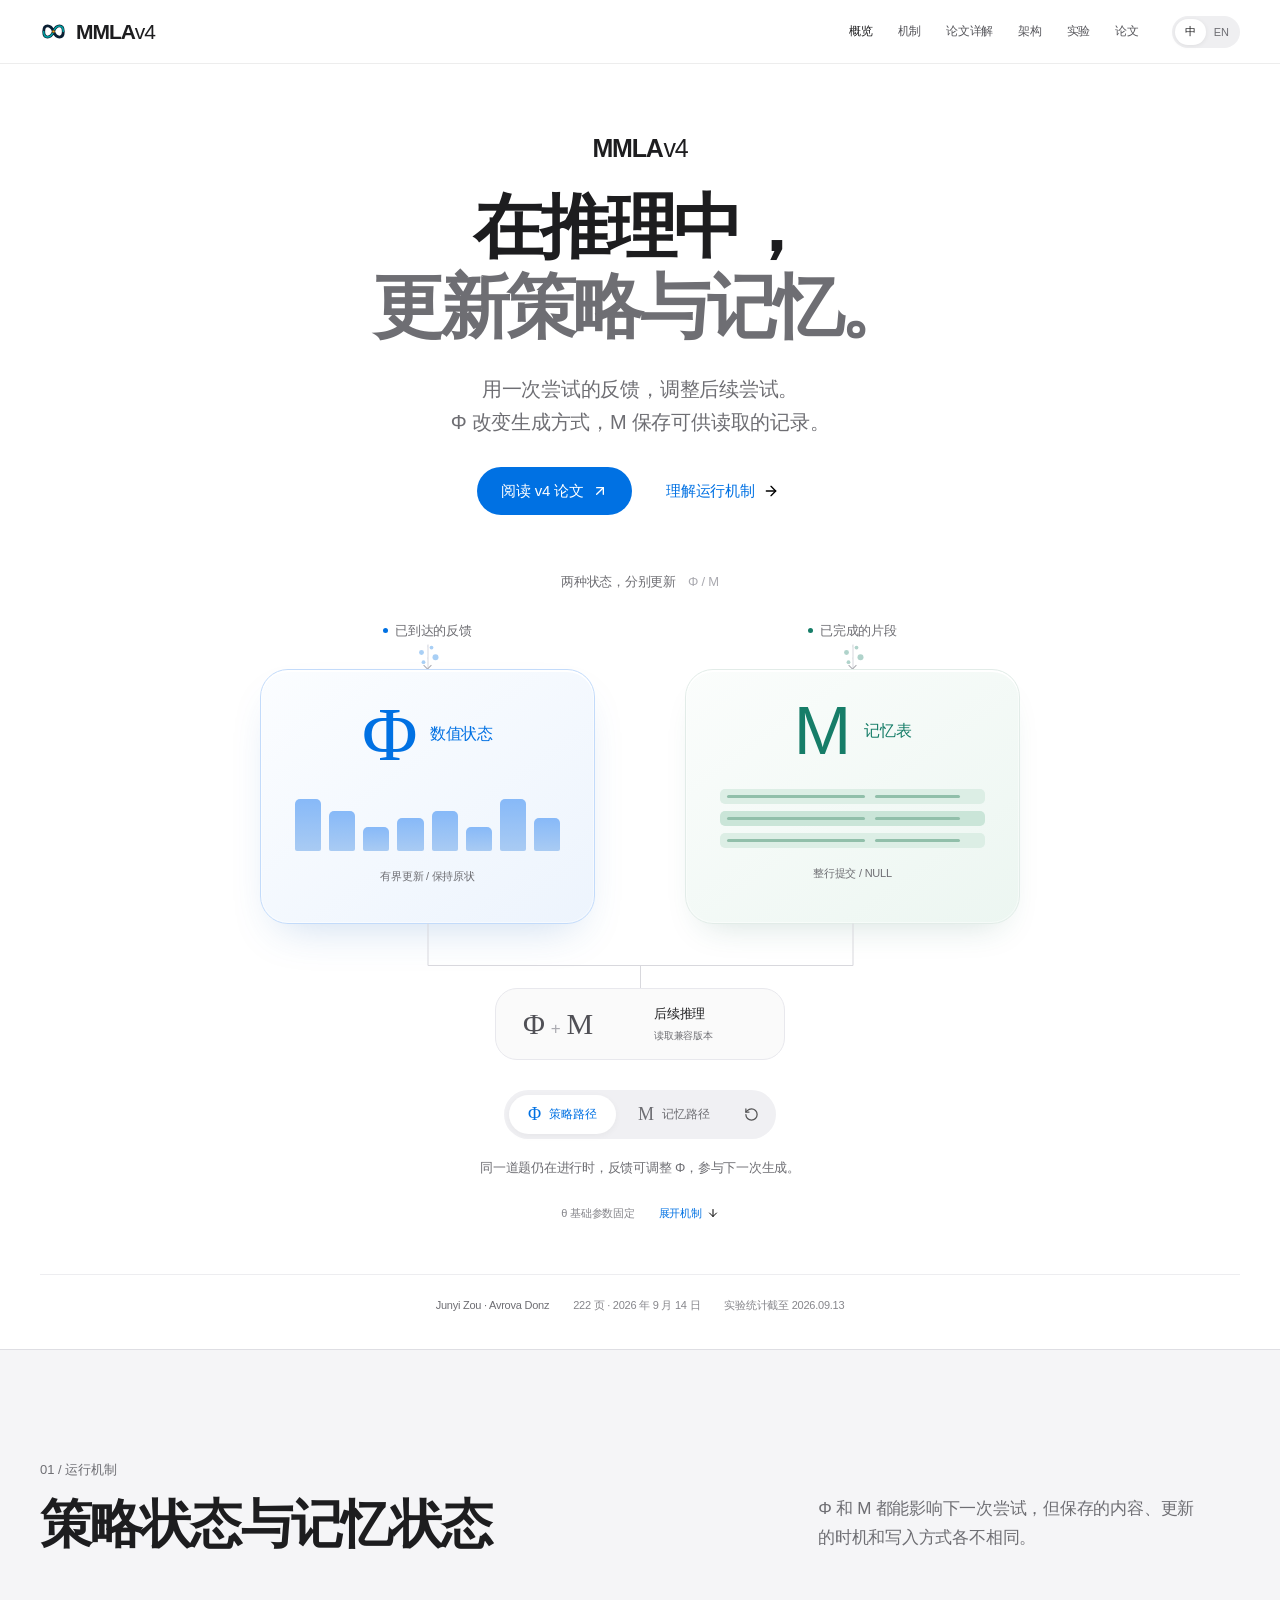
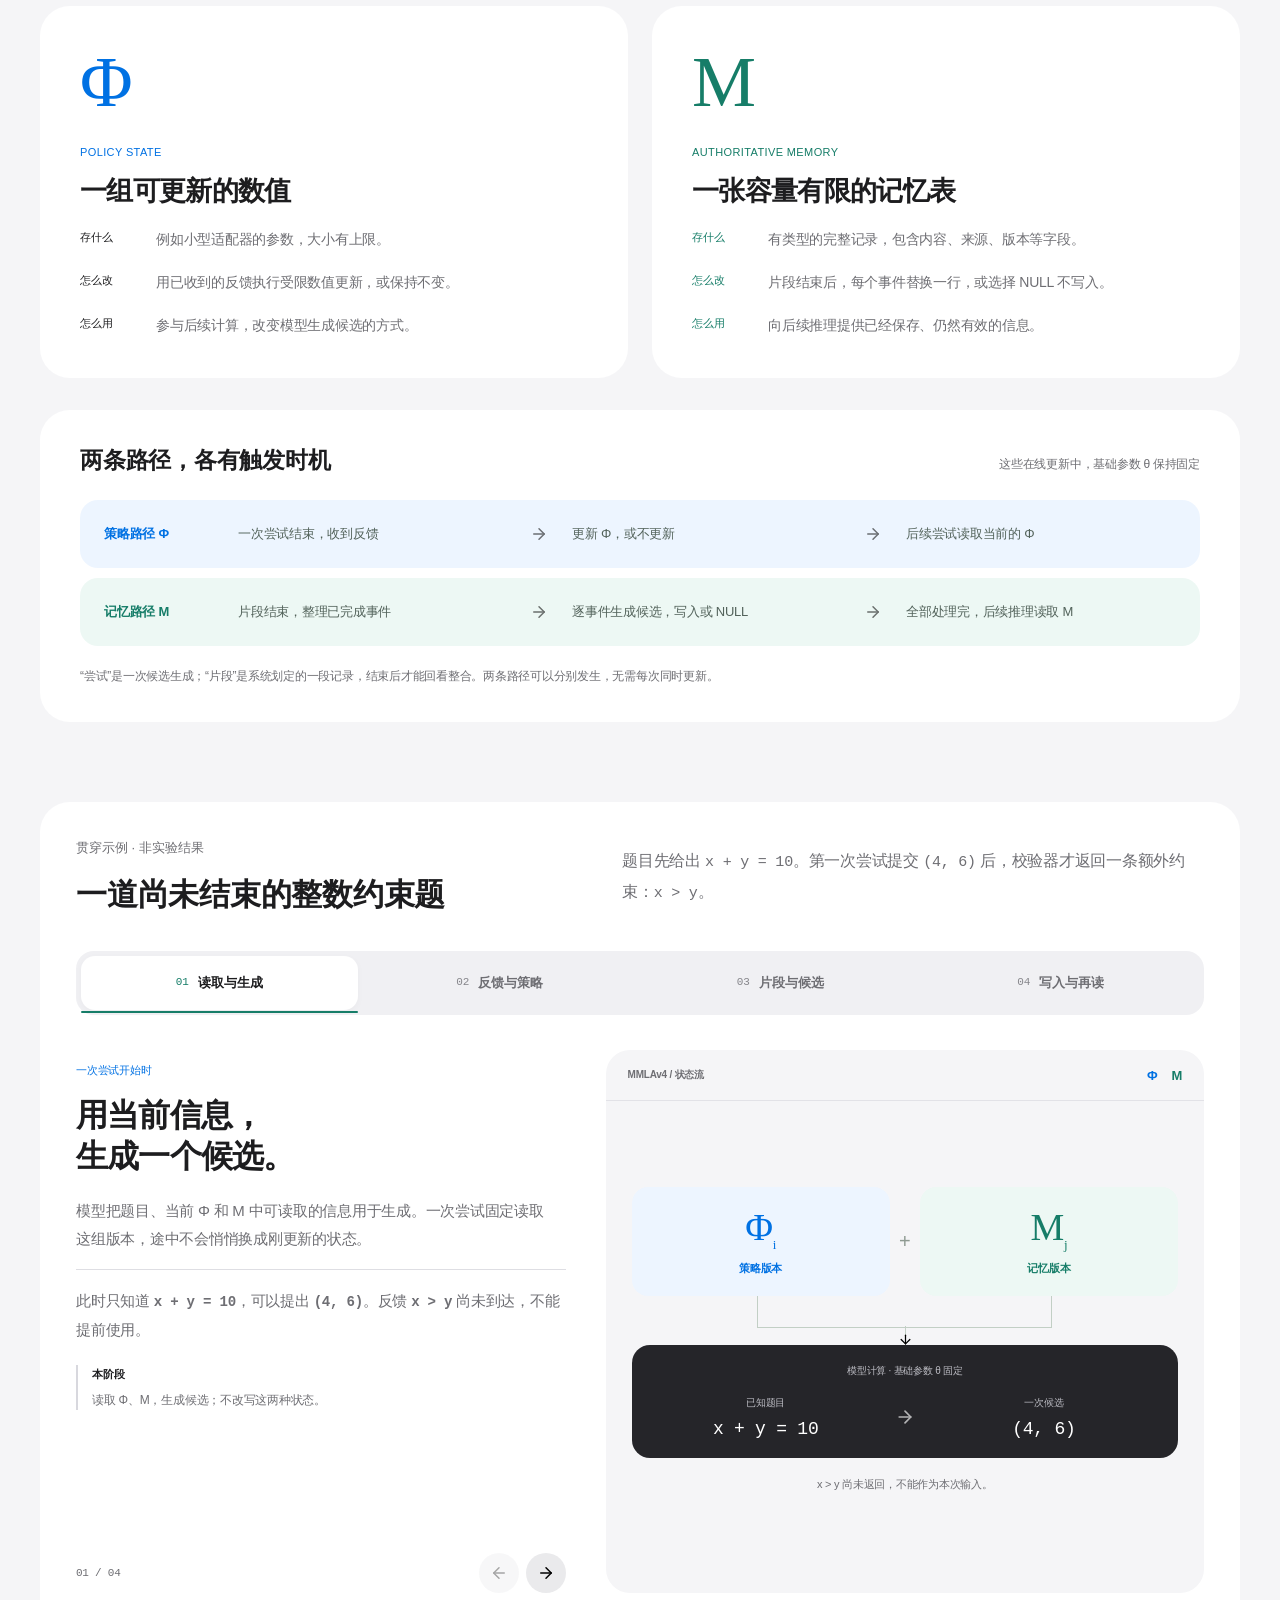
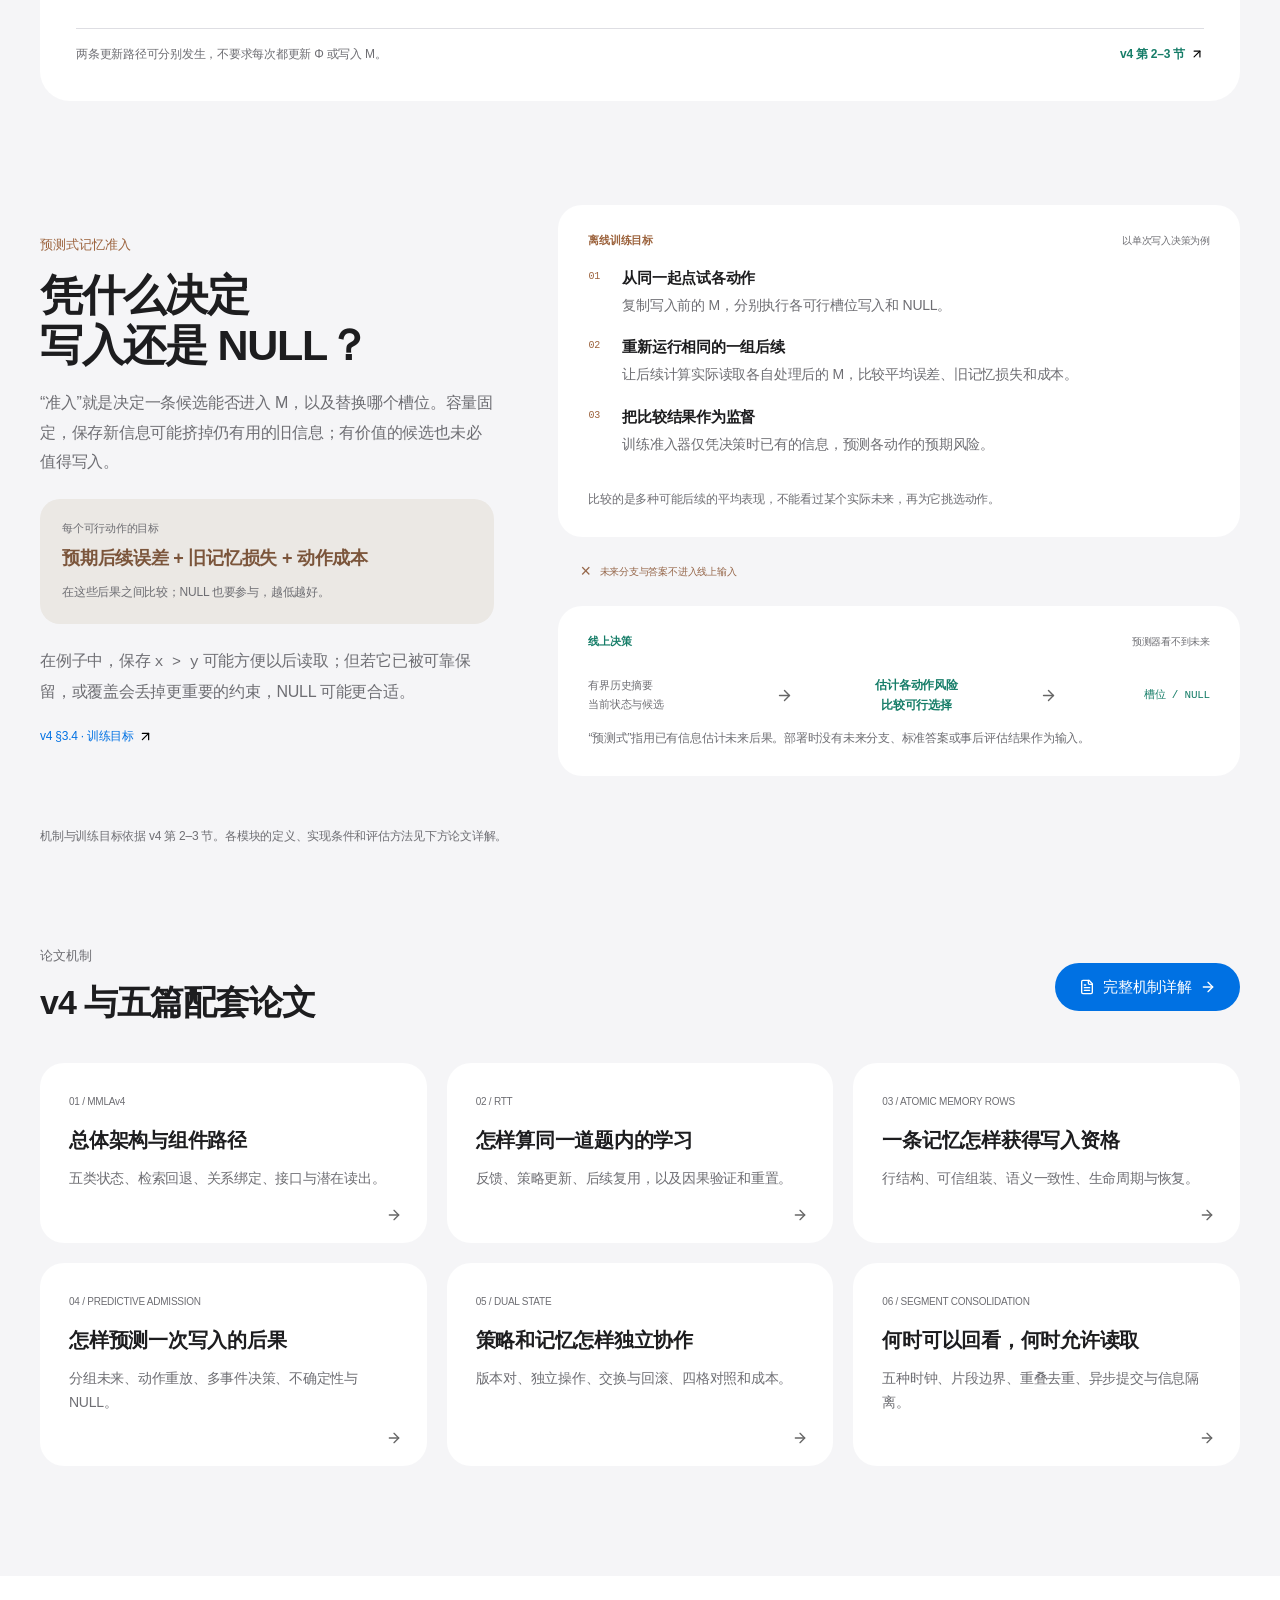
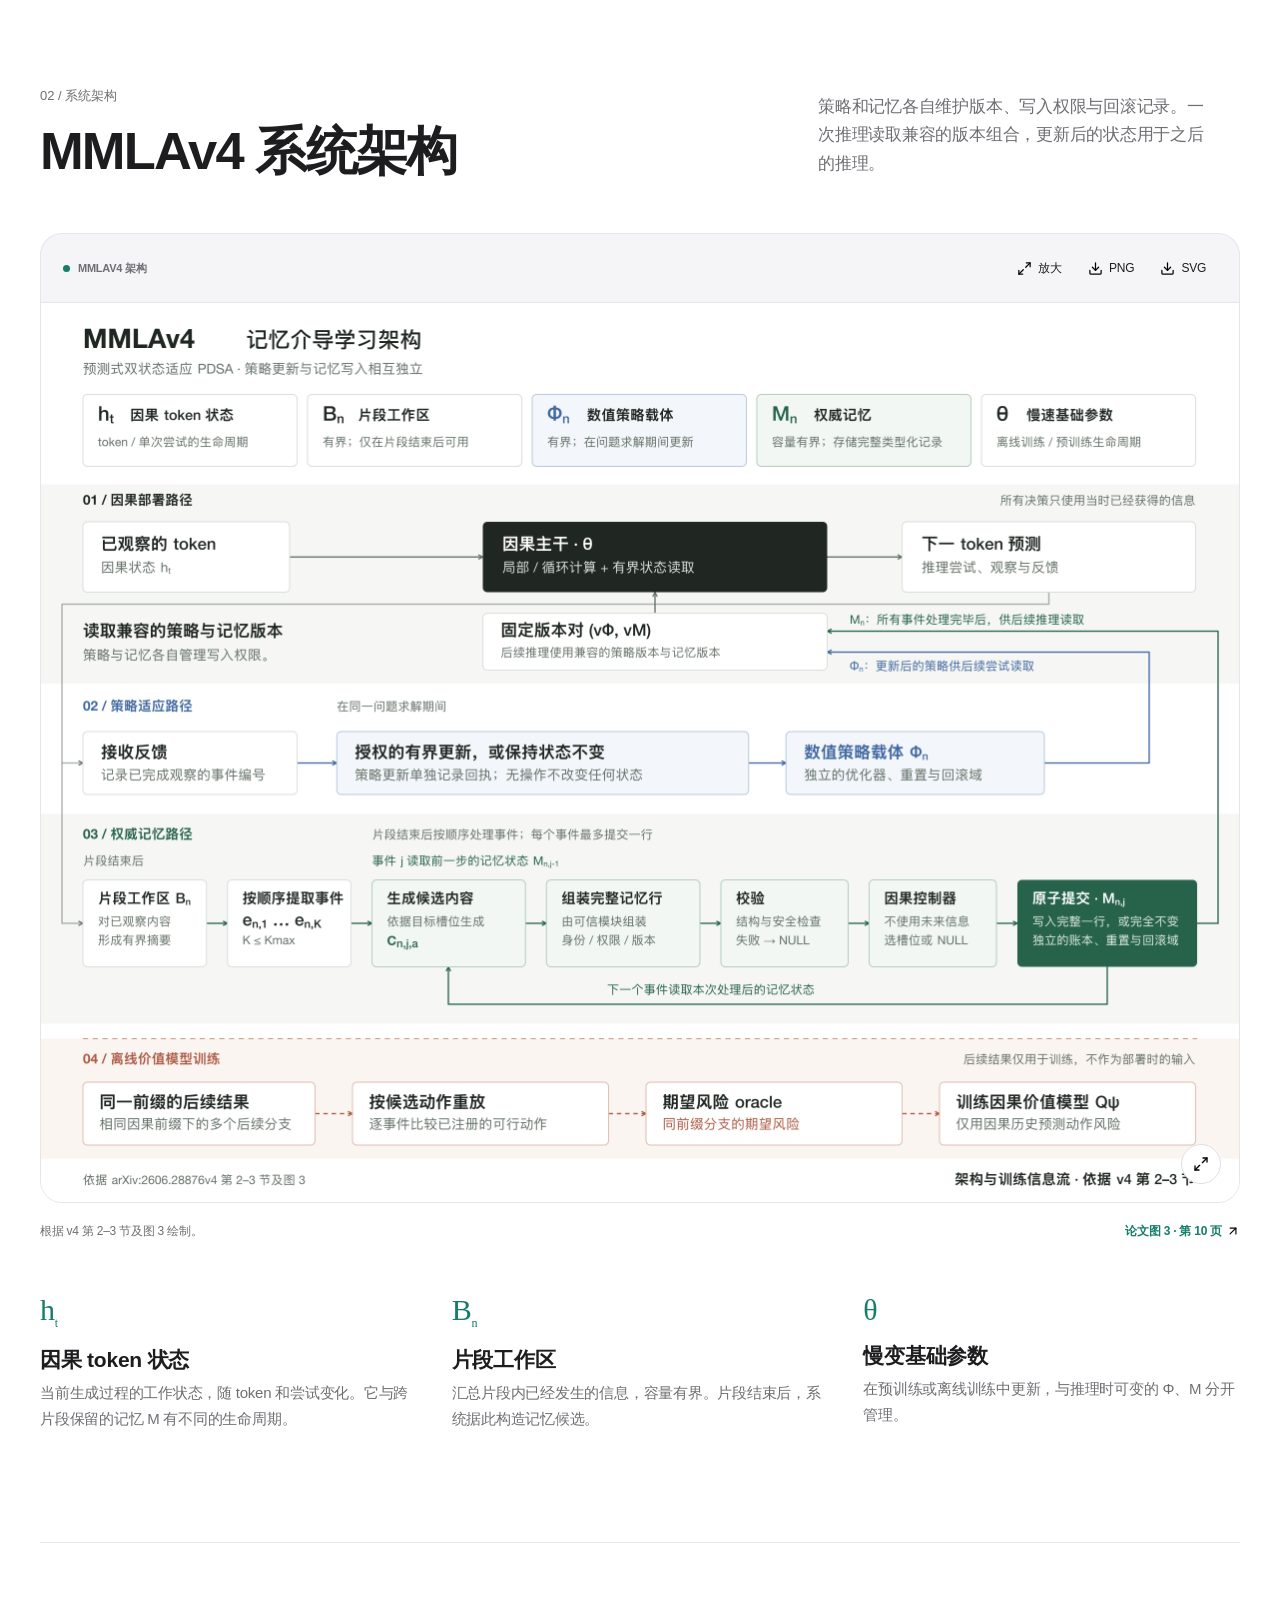
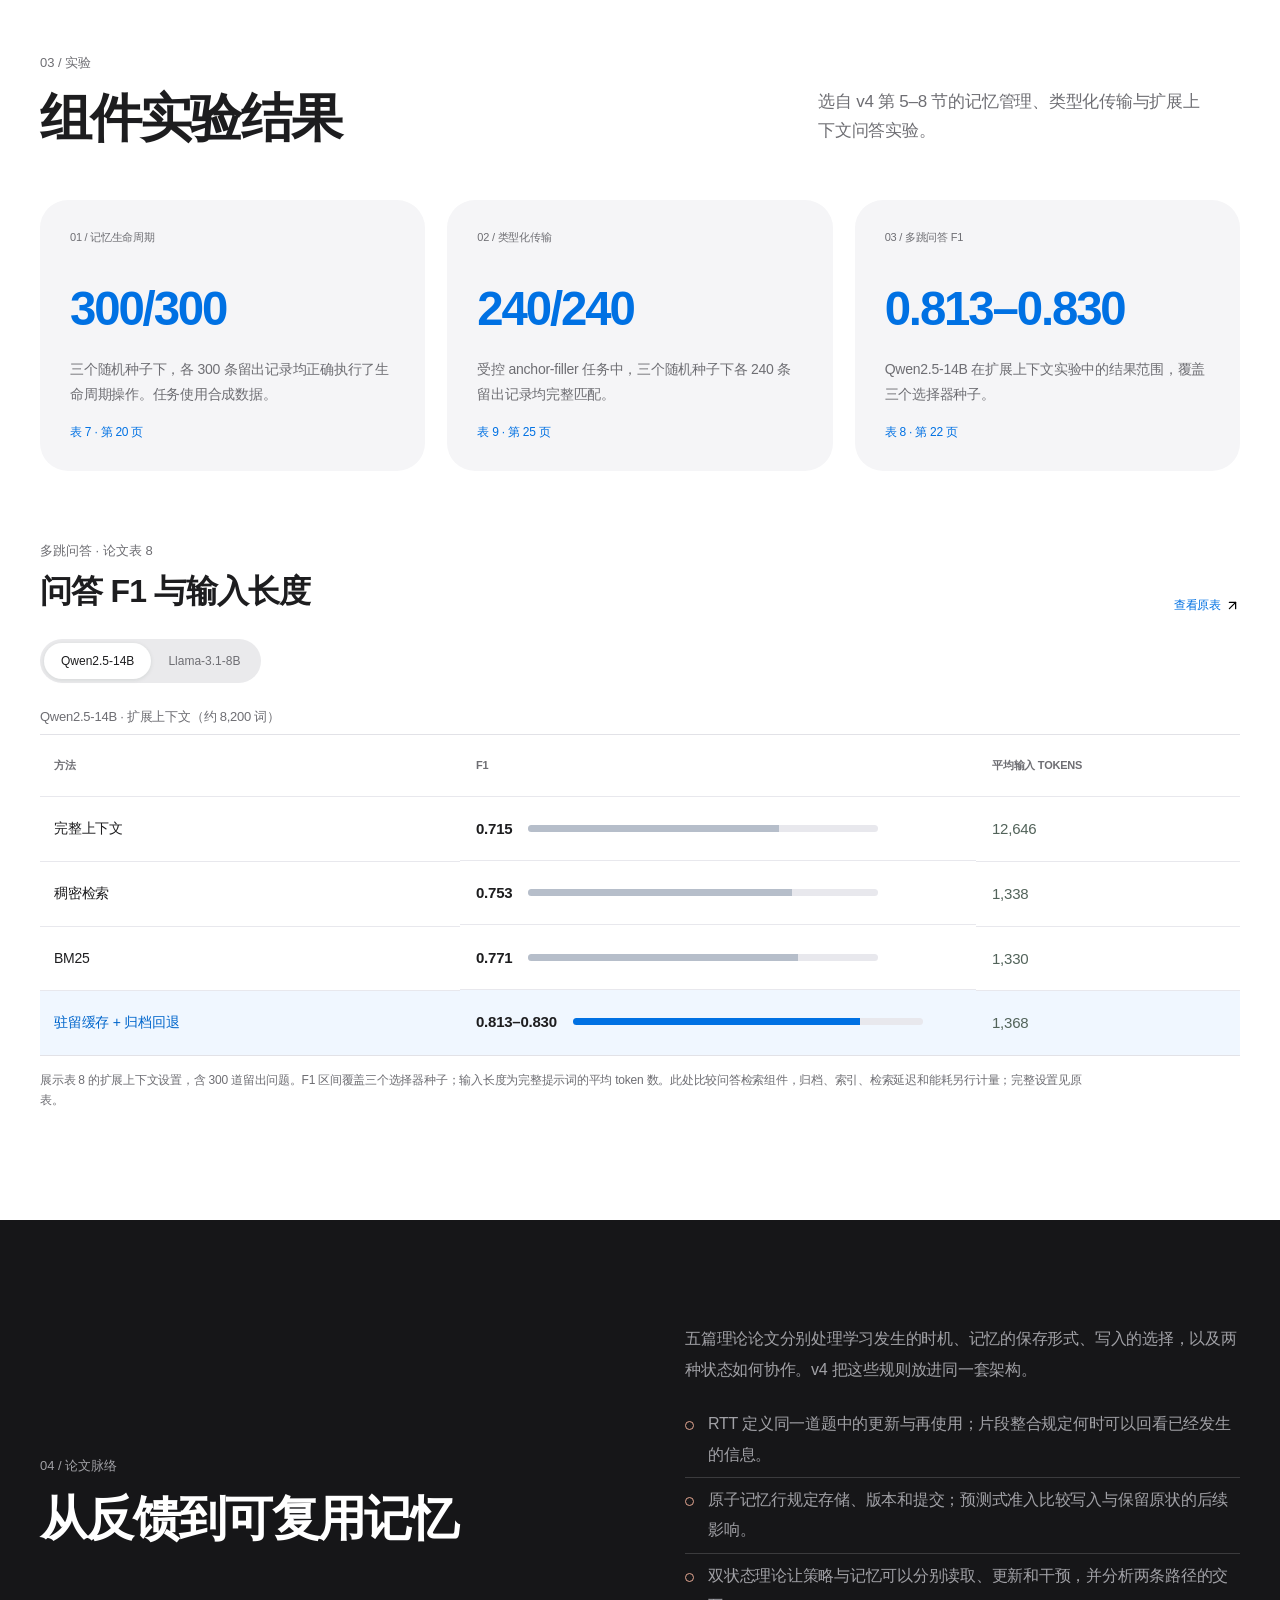
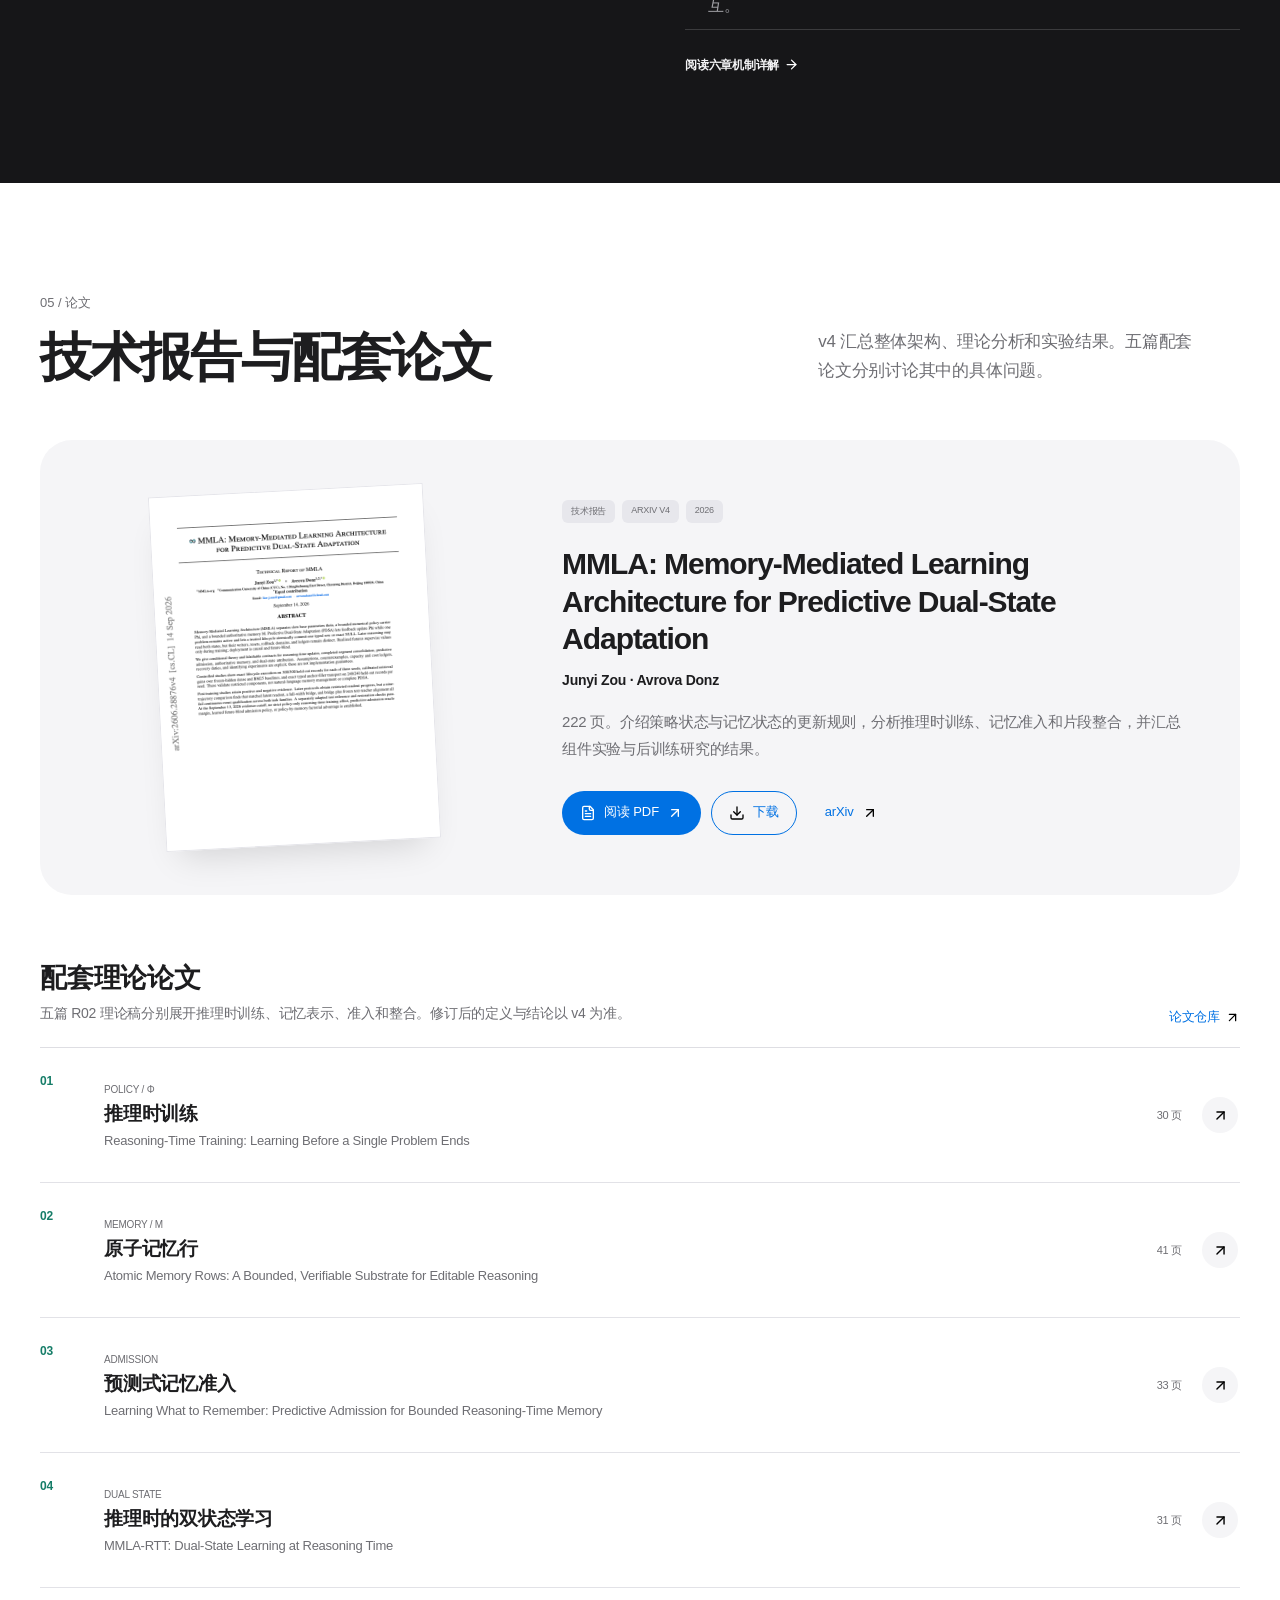
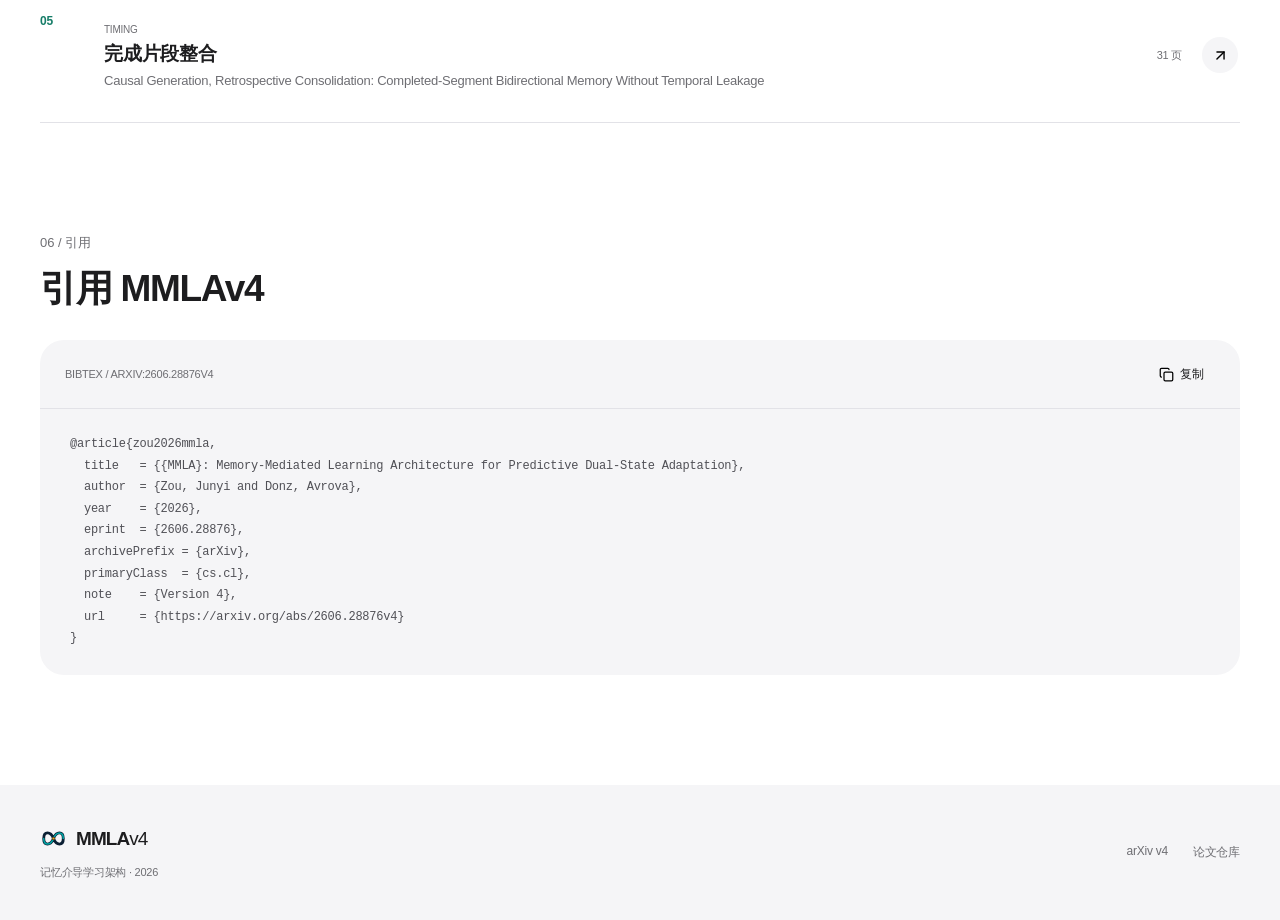
==== commit 3516e3a2: "Add polished physics motion to homepage" ====
--- a/index.html
+++ b/index.html
@@ -14,6 +14,8 @@
     <link rel="stylesheet" href="design.css" />
     <link rel="stylesheet" href="diagram-interaction.css" />
     <script src="motion.js" defer></script>
+    <script src="assets/matter-0.20.0.min.js" defer></script>
+    <script src="physics.js" defer></script>
     <script src="script.js" defer></script>
     <script src="diagram-interaction.js" defer></script>
   </head>
--- a/design.css
+++ b/design.css
@@ -73,7 +73,9 @@
 .state-study { --study-accent: var(--blue); max-width: 880px; margin: 58px auto 0; border: 0; text-align: center; }
 .study-heading { display: flex; justify-content: center; align-items: center; gap: 12px; color: var(--muted); font-size: 13px; font-weight: 400; }
 .study-index { color: #aaaab0; font-size: 13px; }
-.study-map { display: grid; grid-template-columns: minmax(0, 1fr) 90px minmax(0, 1fr); grid-template-rows: 28px 24px 255px 42px auto; margin: 26px auto 0; max-width: 760px; align-items: center; }
+.study-map { position: relative; isolation: isolate; display: grid; grid-template-columns: minmax(0, 1fr) 90px minmax(0, 1fr); grid-template-rows: 28px 24px 255px 42px auto; margin: 26px auto 0; max-width: 760px; align-items: center; }
+.physics-field { position: absolute; z-index: 0; inset: 0; width: 100%; height: 100%; pointer-events: none; }
+.study-map > *:not(.physics-field) { position: relative; z-index: 1; }
 .study-policy { --lane-color: var(--blue); grid-column: 1; }
 .study-memory { --lane-color: var(--green); grid-column: 3; }
 .study-trigger { grid-row: 1; display: flex; align-items: center; justify-content: center; gap: 7px; color: var(--muted); font-size: 13px; line-height: 1.5; }
@@ -84,7 +86,11 @@
 .study-input-wire { grid-row: 2; }
 .study-output-wire { grid-row: 4; width: 42px; }
 .study-output-wire::after { display: none; }
-.study-carrier { grid-row: 3; align-self: stretch; position: relative; padding: 28px 34px 22px; border: 1px solid #e7edf5; border-radius: 28px; background: linear-gradient(145deg, #fbfdff, #edf4fd); color: var(--lane-color); box-shadow: 0 18px 36px -20px #345b9738, inset 0 2px 0 #fff; transition: box-shadow 500ms var(--ease-out), border-color 500ms; }
+.study-carrier { --physics-x: 0px; --physics-y: 0px; --physics-rx: 0deg; --physics-ry: 0deg; grid-row: 3; align-self: stretch; position: relative; padding: 28px 34px 22px; overflow: hidden; isolation: isolate; border: 1px solid #e7edf5; border-radius: 28px; background: linear-gradient(145deg, #fbfdff, #edf4fd); color: var(--lane-color); box-shadow: 0 18px 36px -20px #345b9738, inset 0 2px 0 #fff, inset 0 0 0 1px #ffffff80; transform: perspective(900px) rotateX(var(--physics-rx)) rotateY(var(--physics-ry)) translate3d(var(--physics-x), var(--physics-y), 0); transform-style: preserve-3d; transition: box-shadow 500ms var(--ease-out), border-color 500ms; }
+.physics-active .study-carrier { will-change: transform; }
+.study-carrier::before { position: absolute; z-index: 0; inset: -45% -70%; background: linear-gradient(108deg, transparent 40%, #ffffffb8 47%, transparent 54%); opacity: .32; transform: translateX(-58%) rotate(8deg); pointer-events: none; content: ""; }
+.study-carrier::after { position: absolute; z-index: 0; inset: 0; border: 1px solid #ffffff70; border-radius: inherit; content: ""; pointer-events: none; }
+.study-carrier > * { position: relative; z-index: 1; }
 .study-carrier.study-memory { border-color: #e2ece8; background: linear-gradient(145deg, #fbfdfc, #ecf6f1); box-shadow: 0 18px 36px -20px #1f645038, inset 0 2px 0 #fff; }
 .study-carrier > div:first-child { display: flex; align-items: center; justify-content: center; gap: 17px; }
 .study-carrier strong { font: 76px/.95 Georgia, serif; font-weight: 400; letter-spacing: -.06em; }
@@ -125,6 +131,15 @@
 .state-study[data-path="memory"] { --study-accent: var(--green); }
 .state-study[data-path="policy"] .study-carrier.study-policy { border-color: #c3dbfa; box-shadow: 0 20px 45px -20px #2e70be45, inset 0 2px 0 #fff; }
 .state-study[data-path="memory"] .study-carrier.study-memory { border-color: #b9dccc; box-shadow: 0 20px 45px -20px #1f7f5745, inset 0 2px 0 #fff; }
+.state-study.physics-pulsing[data-path="policy"] .study-carrier.study-policy,
+.state-study.physics-pulsing[data-path="memory"] .study-carrier.study-memory { box-shadow: 0 22px 42px -18px color-mix(in srgb, var(--lane-color) 36%, transparent), inset 0 2px 0 #fff; }
+.state-study.physics-pulsing[data-path="policy"] .study-carrier.study-policy::before,
+.state-study.physics-pulsing[data-path="memory"] .study-carrier.study-memory::before { animation: study-specular-sweep 1480ms var(--ease-out) both; }
+@keyframes study-specular-sweep {
+  from { opacity: .05; transform: translateX(-58%) rotate(8deg); }
+  42% { opacity: .56; }
+  to { opacity: .12; transform: translateX(58%) rotate(8deg); }
+}
 
 /* Give each mechanism a clear beginning and space for its explanation. */
 .implementation-section, .architecture-section, .evidence-section, .papers-section, .citation-section { padding-block: 110px; }
@@ -527,5 +542,7 @@
 }
 @media (prefers-reduced-motion: reduce) {
   *, *::before, *::after { scroll-behavior: auto !important; transition-duration: 0s !important; animation-duration: 0s !important; }
+  .physics-field { display: none !important; }
+  .study-carrier { transform: none !important; will-change: auto !important; }
   .paper-guide-topics > a:hover, .paper-cover, .paper-cover:hover { transform: none; }
 }
--- a/diagram-interaction.css
+++ b/diagram-interaction.css
@@ -27,6 +27,11 @@
   cursor: grab;
 }
 
+.diagram-stage.diagram-pan-ready {
+  touch-action: none;
+  overscroll-behavior: contain;
+}
+
 .diagram-stage.diagram-panning,
 .diagram-stage.diagram-panning img {
   cursor: grabbing;
